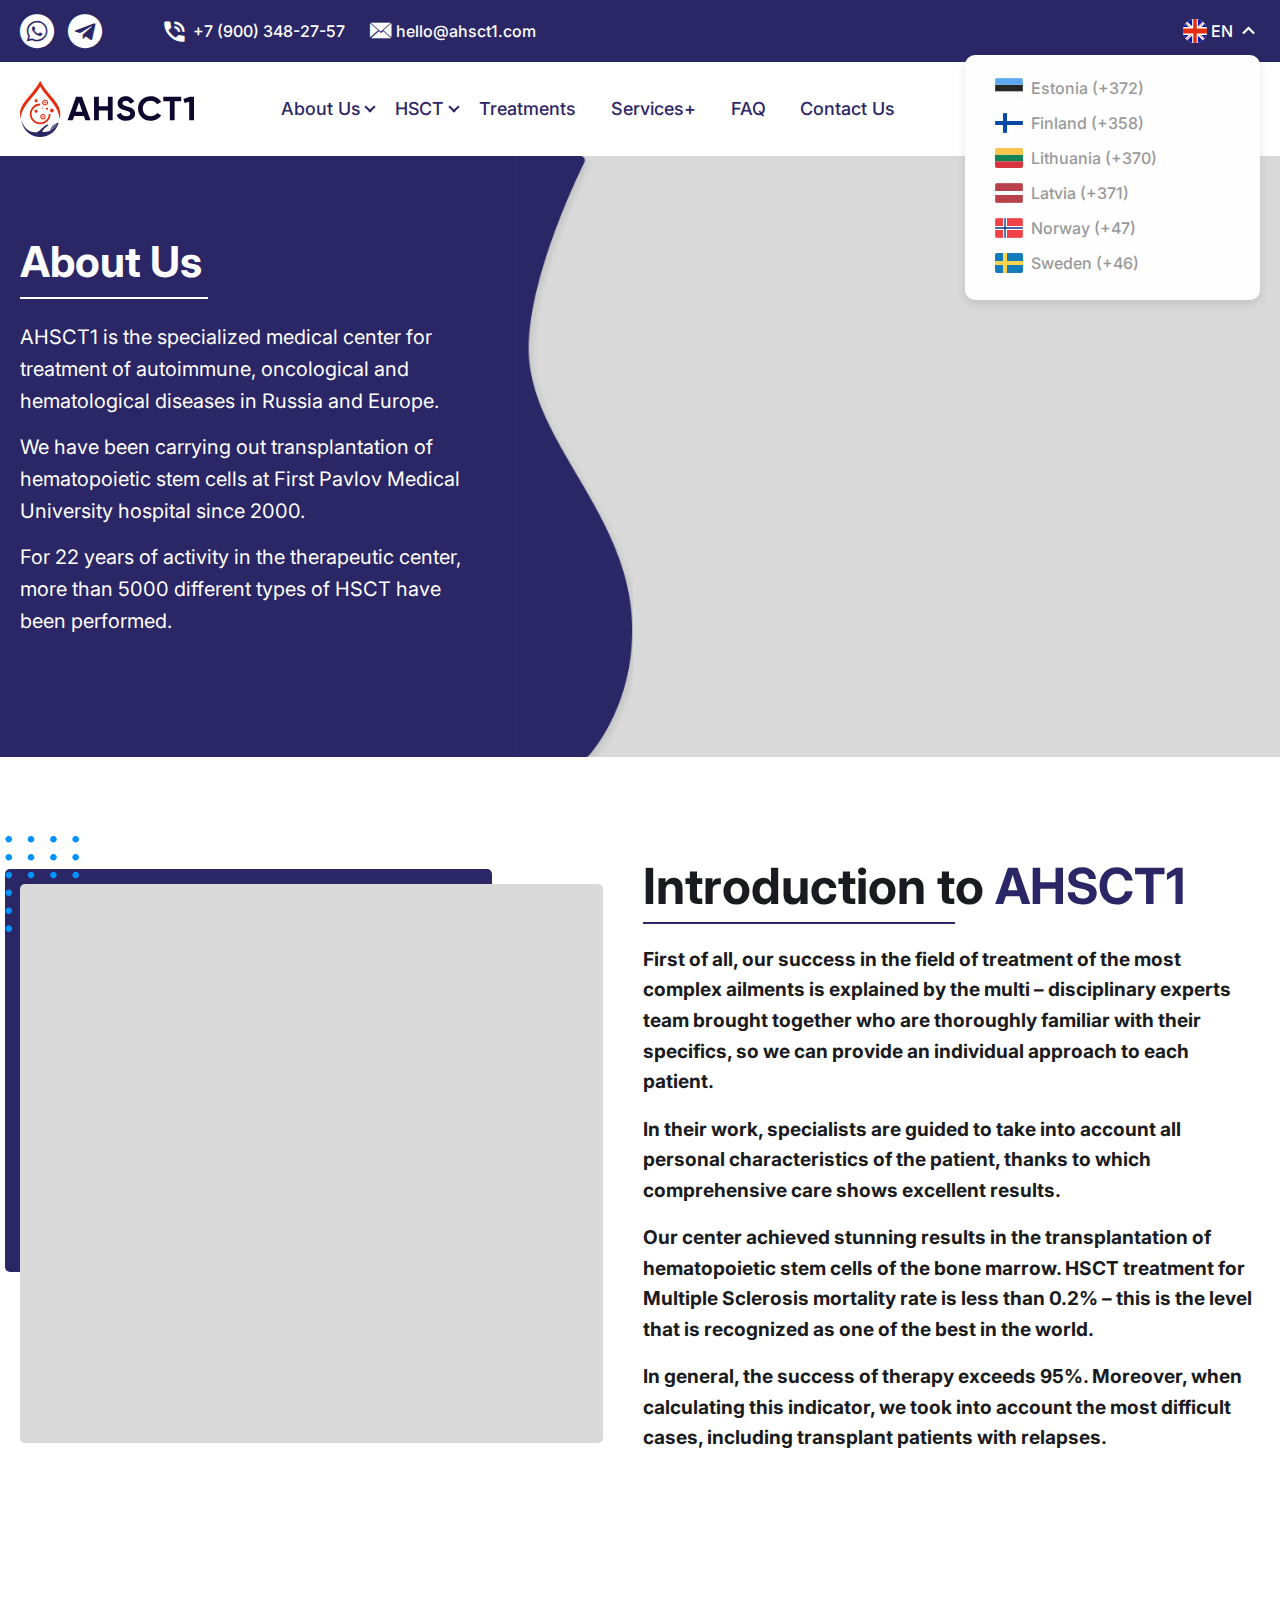
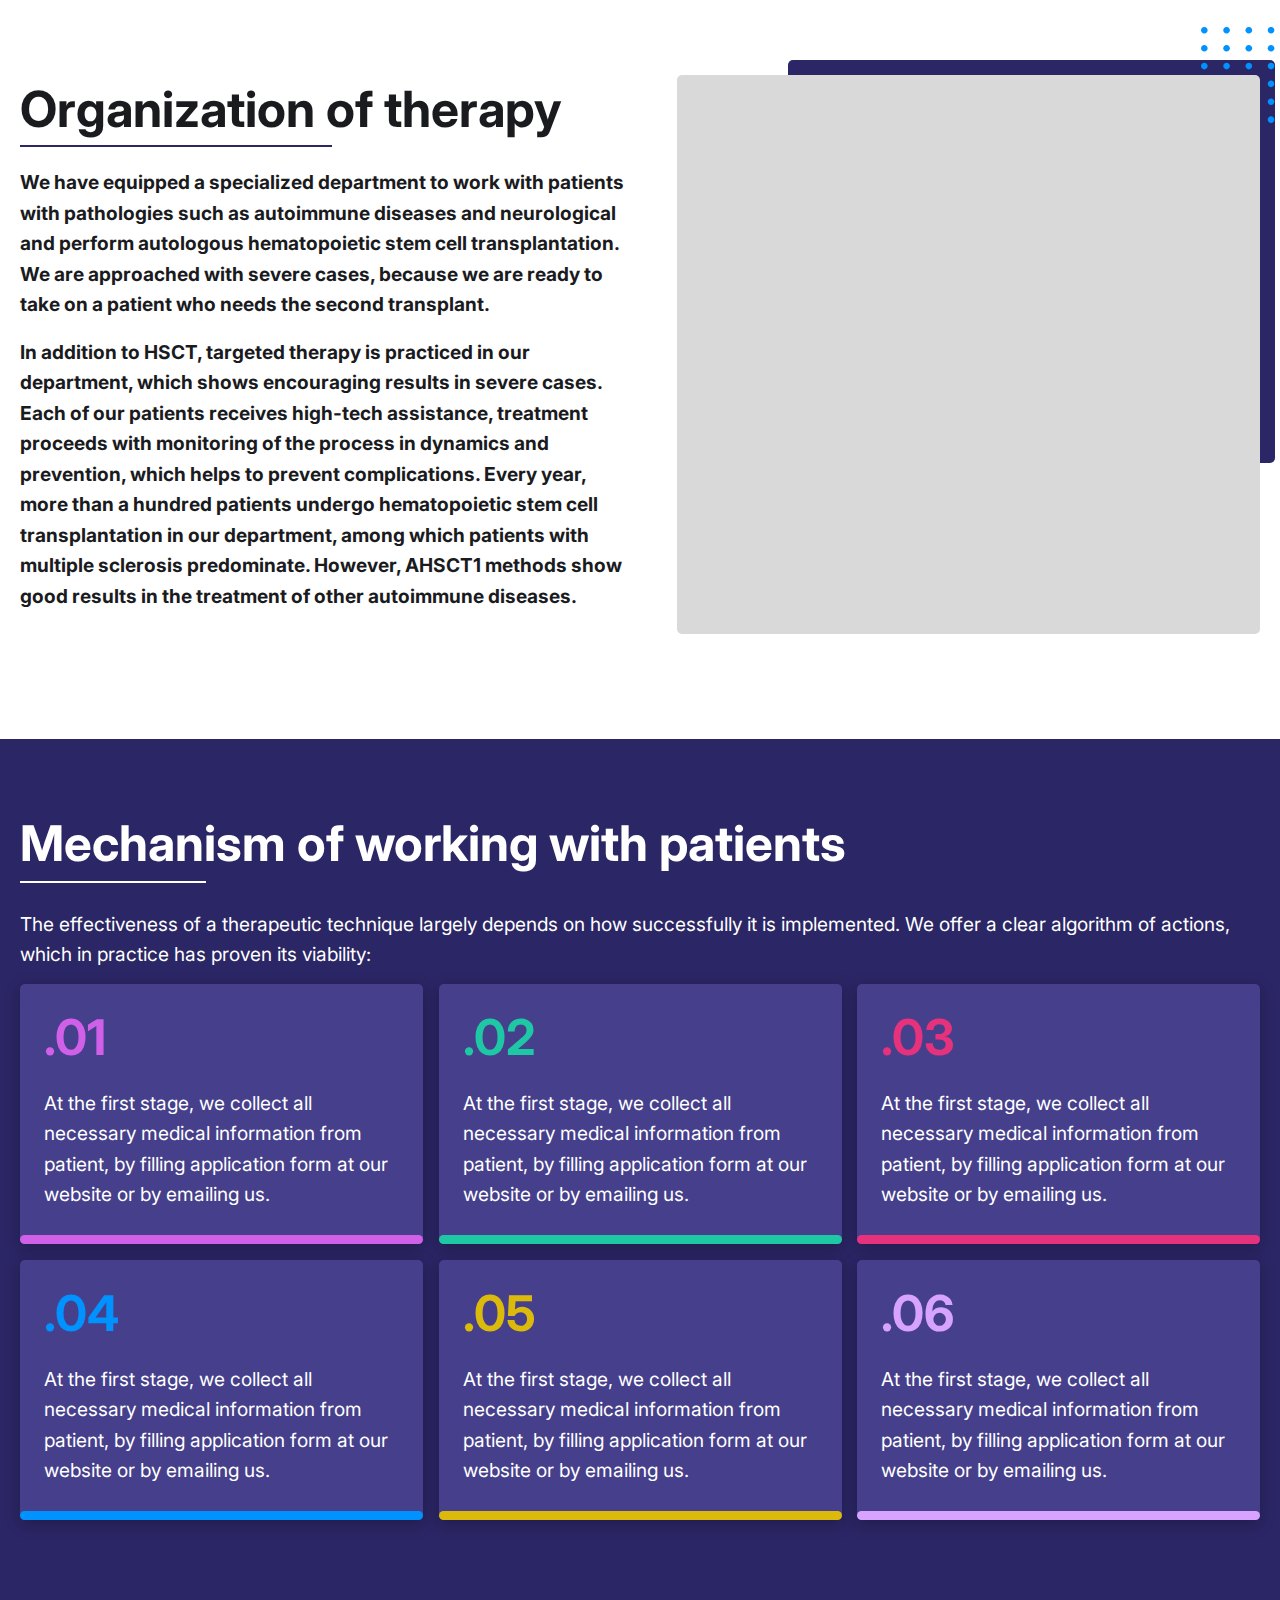
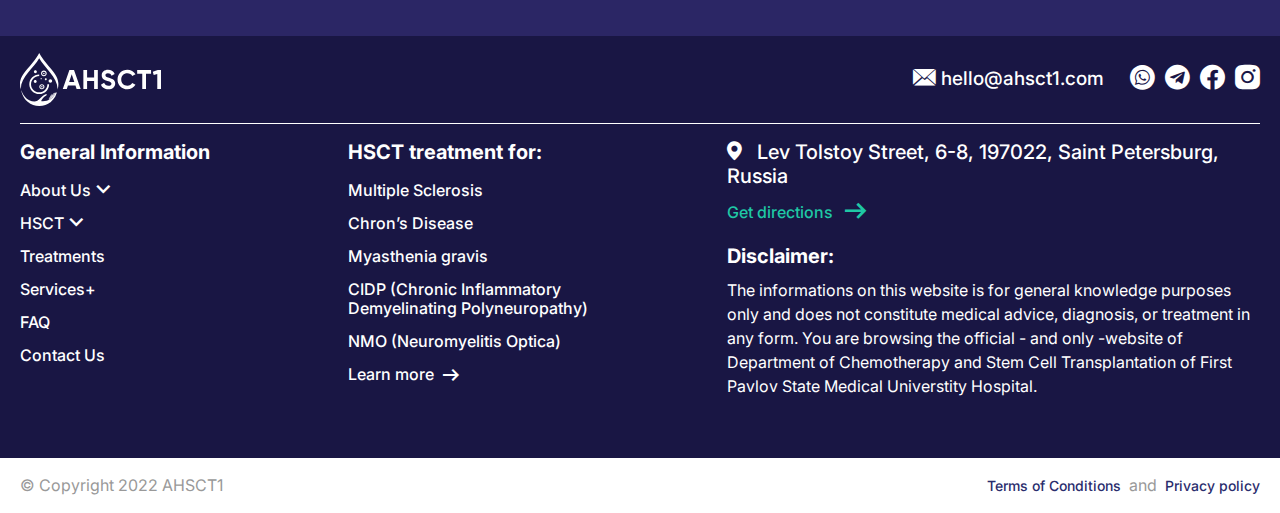
==== aboutUs.html @ 3a2188bf "Add files via upload" ====
<!DOCTYPE html>

<html lang="ru">
	<!--Заголовок страницы, контейнер для других важных данных (не отображается)-->
	<head>
		<!--Заголовок страницы-->
		<title>Title</title>
		<link
			rel="icon"
			type="image/x-icon"
			sizes="192x192"
			href="img/favicon.ico"
		/>
		<!--===============================-->
		<!--Libs-->

			<!--JQ--><script src="libs/jquery.js"></script>

		<!--===============================-->
		<!--Css-->
			<link rel="stylesheet" href="css/style.css" />
		<!--===============================-->
		<meta charset="utf-8">
		<meta name="viewport" content="width=device-width">
		<meta name="format-detection" content="telephone=no">
	</head>
	<!-- Отображаемое тело страницы -->
	<body>
		<div class="wrapper">
			<header class="header">
				<div class="header-top">
					<div class="container">
						<a href="" class="logo-mb">
							<img src="img/header/logo-mb.png" alt="">
						</a>
						<a href="" class="logo-text">
							<img src="img/header/logo-text.png" alt="">
						</a>
						<div data-da=".burger-footer__icon, 767, last" class="header-top__links">
							<a href="#" class="header-top__icon-link icon-watsap"></a>
							<a href="#" class="header-top__icon-link icon-telegram"></a>
							<a href="#" class="header-top__link">
								<span class="header-top__link_icon icon-phone_in_talk"></span>
								<span class="text">
									+7 (900) 348-27-57
								</span>
							</a>
							<a href="#" class="header-top__link">
								<span class="header-top__link_icon icon-envelope"></span>
								<span class="text">
									hello@ahsct1.com
								</span>
							</a>
						</div>
						<div class="header-top_mb">
							<div data-da=".burger-footer__langvig, 767, last" class="header-top-langvig index-block-eng _active">
								<div class="header-top-langvig__title index-block-eng__header">
									<img src="img/header/Social5.svg" alt="">
									<span class="header-top__langvig_text">EN</span>
									<!--<img src="img/header/Social6.svg" alt="">-->
									<span class="header-top__langvig_icon icon-coolicon"></span>
								</div>
								<div class="header-top-langvig__body index-block-eng__wrapper">
									<a href="" class="header-top-langvig__link">
										<img src="img/header/len1.svg" alt="">
										<span>
											Estonia (+372)
										</span>
									</a>
									<a href="" class="header-top-langvig__link">
										<img src="img/header/len2.svg" alt="">
										<span>
											Finland (+358)
										</span>
									</a>
									<a href="" class="header-top-langvig__link">
										<img src="img/header/len3.svg" alt="">
										<span>
											Lithuania (+370)
										</span>
									</a>
									<a href="" class="header-top-langvig__link">
										<img src="img/header/len4.svg" alt="">
										<span>
											Latvia (+371)
										</span>
									</a>
									<a href="" class="header-top-langvig__link">
										<img src="img/header/len5.svg" alt="">
										<span>
											Norway (+47)
										</span>
									</a>
									<a href="" class="header-top-langvig__link">
										<img src="img/header/len6.svg" alt="">
										<span>
											Sweden (+46)
										</span>
									</a>
								</div>
							</div>
							<div class="menu__icon ">
								<span></span>
							</div>
						</div>
					</div>
				</div>
				<div class="header-bottom">
					<div class="container">
						<a href="" class="header-bottom__logo">
							<img src="img/header/logo.svg" alt="">
						</a>
						<nav data-da=".burger-wrapper__bodu, 1064, last" class="header__nav">
							<ul data-spollers="1064,max" data-one-spoller class="header__list menu__list">
								<li class="header__link _header-list-wrapper">
									<div class="header__link_title menu__link">
										<a href="" class="link-white-hover">About Us</a>
										<span class="header__link_icon _menu__icon"></span>
									</div>
									<button tabindex="-1" type="button" data-spoller class="header-button-mb">
										<span class="icon-coolicon"></span>
									</button>
									<ul class="menu__sub-list _menu__wrapper">
										<li>
											<a href="#" class="menu__sub-link link-blek-hover">Trading Platform</a>
										</li>
										<li>
											<a href="#" class="menu__sub-link link-blek-hover">Account Types</a>
										</li>
										<li>
											<a href="#" class="menu__sub-link link-blek-hover">Deposit & Withdrawals</a>
										</li>
										<li>
											<a href="#" class="menu__sub-link link-blek-hover">Economic Calendar</a>
										</li>
										<li>
											<a href="#" class="menu__sub-link link-blek-hover">Promotions</a>
										</li>
									</ul>
								</li>
								<li class="header__link _header-list-wrapper">
									<div class="header__link_title menu__link">
										<a href="" class="link-white-hover">HSCT</a>
										<span class="header__link_icon _menu__icon"></span>
									</div>
									<button tabindex="-1" type="button" data-spoller class="header-button-mb">
										<span class="icon-coolicon"></span>
									</button>
									<ul class="menu__sub-list _menu__wrapper">
										<li>
											<a href="#" class="menu__sub-link link-blek-hover">Chapter N1</a>
										</li>
										<li>
											<a href="#" class="menu__sub-link link-blek-hover">Chapter N2</a>
										</li>
										<li>
											<a href="#" class="menu__sub-link link-blek-hover">Chapter N3</a>
										</li>
									</ul>
								</li>
								<li class="header__link">
									<a href="" class="menu__link link-white-hover">
										Treatments
									</a>
								</li>
								<li class="header__link">
									<a href="" class="menu__link link-white-hover">
										Services+
									</a>
								</li>
								<li class="header__link">
									<a href="" class="menu__link link-white-hover">
										FAQ
									</a>
								</li>
								<li class="header__link">
									<a href="" class="menu__link link-white-hover">
										Contact Us
									</a>
								</li>
							</ul>
						</nav>
						<a href="" data-da=".burger__wrapper, 767, first" class="header-bottom__button">
							<span class="header-bottom__button_text">
								Request a consultation
							</span>
							<span class="header-bottom__button_icon icon-button"></span>
						</a>
					</div>
				</div>
				<div class="burger menu__body">
					<div class="burger__wrapper">
						<a href="" class="burger-button">
							<span class="burger-button_text">
								Request a consultation
							</span>
							<span class="burger-button_icon icon-button"></span>
						</a>
						<div class="burger-wrapper__bodu">
							
						</div>
						<div class="burger-footer">
							<div class="burger-footer__icon">
								
							</div>
							<div class="burger-footer__langvig">
								
							</div>
						</div>
					</div>
				</div>
			</header>
			<div class="index-blok">
				<div class="container">
					<div class="index-blok__body">
						<div class="index-blok__content">
							<img src="img/index-blok/decor.png" alt="" class="index-blok__content_img">
							<img src="img/index-blok/decor-mb.png" alt="" class="index-blok__content_img-mb">
							<div class="index-blok__title index-blok__title_decor">
								About Us
							</div>
							<div class="index-blok__text">
								<p>
									AHSCT1 is the specialized medical center for treatment of autoimmune, oncological and hematological diseases in Russia and Europe.
								</p>
								<p>
									We have been carrying out transplantation of hematopoietic stem cells at First Pavlov Medical University hospital since 2000.
								</p>
								<p>
									For 22 years of activity in the therapeutic center, more than 5000 different types of HSCT have been performed.
								</p>
							</div>
						</div>
					</div>
				</div>
			</div>
			<div class="text-blok">
				<div class="container">
					<div class="text-blok__body">
						<div class="text-blok-img">
							<img src="img/text-blok/decor.svg" alt="" class="text-blok-img__decor">
							<div class="text-blok-img__content ibg">
								<img src="" alt="">
							</div>
						</div>
						<div class="text-blok__content">
							<div class="text-blok__title">
								Introduction to <span>AHSCT1</span>
							</div>
							<div class="text-blok__text">
								<p>
									First of all, our success in the field of treatment of the most complex ailments is explained by the multi – disciplinary experts team brought together who are thoroughly familiar with their specifics, so we can provide an individual approach to each patient.
								</p>
								<p>
									In their work, specialists are guided to take into account all personal characteristics of the patient, thanks to which comprehensive care shows excellent results.
								</p>
								<p>
									Our center achieved stunning results in the transplantation of
									hematopoietic stem cells of the bone marrow. HSCT treatment for Multiple Sclerosis mortality rate is less than 0.2% – this is the level that is recognized as one of the best in the world.
								</p>
								<p>
									In general, the success of therapy exceeds 95%. Moreover, when calculating this indicator, we took into account the most difficult cases, including transplant patients with relapses.
								</p>
							</div>
						</div>
					</div>
				</div>
			</div>
			<div class="text-blok text-blok_right">
				<div class="container">
					<div class="text-blok__body">
						<div class="text-blok__content">
							<div class="text-blok__title">
								Organization of therapy
							</div>
							<div class="text-blok__text">
								<p>
									We have equipped a specialized department to work with patients with pathologies such as autoimmune diseases and neurological and perform autologous hematopoietic stem cell transplantation. We are approached with severe cases, because we are ready to take on a patient who needs the second transplant.
								</p>
								<p>
									In addition to HSCT, targeted therapy is practiced in our department, which shows encouraging results in severe cases. Each of our patients receives high-tech assistance, treatment proceeds with monitoring of the process in dynamics and prevention, which helps to prevent complications. Every year, more than a hundred patients undergo hematopoietic stem cell transplantation in our department, among which patients with multiple sclerosis predominate. However, AHSCT1 methods show good results in the treatment of other autoimmune diseases.
								</p>
							</div>
						</div>
						<div class="text-blok-img text-blok-img_right">
							<img src="img/text-blok/decor.svg" alt="" class="text-blok-img__decor">
							<div class="text-blok-img__content ibg">
								<img src="" alt="">
							</div>
						</div>
					</div>
				</div>
			</div>
			<div class="working-mechanism">
				<div class="container">
					<div class="working-mechanism__title">
						Mechanism of working with patients
					</div>
					<div class="working-mechanism__text">
						The effectiveness of a therapeutic technique largely depends on how successfully it is implemented. We offer a clear algorithm of actions, which in practice has proven its viability:
					</div>
					<div class="working-mechanism__body">
						<div class="working-mechanism-blok working-mechanism-blok_purple">
							<div class="working-mechanism-blok__title">
								.01
							</div>
							<div class="working-mechanism-blok__text">
								At the first stage, we collect all
								necessary medical information from
								patient, by filling application form
								at our website or by emailing us.
							</div>
						</div>
						<div class="working-mechanism-blok working-mechanism-blok_green">
							<div class="working-mechanism-blok__title">
								.02
							</div>
							<div class="working-mechanism-blok__text">
								At the first stage, we collect all
								necessary medical information from
								patient, by filling application form
								at our website or by emailing us.
							</div>
						</div>
						<div class="working-mechanism-blok working-mechanism-blok_red">
							<div class="working-mechanism-blok__title">
								.03
							</div>
							<div class="working-mechanism-blok__text">
								At the first stage, we collect all
								necessary medical information from
								patient, by filling application form
								at our website or by emailing us.
							</div>
						</div>
						<div class="working-mechanism-blok working-mechanism-blok_blue">
							<div class="working-mechanism-blok__title">
								.04
							</div>
							<div class="working-mechanism-blok__text">
								At the first stage, we collect all
								necessary medical information from
								patient, by filling application form
								at our website or by emailing us.
							</div>
						</div>
						<div class="working-mechanism-blok working-mechanism-blok_yellow">
							<div class="working-mechanism-blok__title">
								.05
							</div>
							<div class="working-mechanism-blok__text">
								At the first stage, we collect all
								necessary medical information from
								patient, by filling application form
								at our website or by emailing us.
							</div>
						</div>
						<div class="working-mechanism-blok working-mechanism-blok_pink">
							<div class="working-mechanism-blok__title">
								.06
							</div>
							<div class="working-mechanism-blok__text">
								At the first stage, we collect all
								necessary medical information from
								patient, by filling application form
								at our website or by emailing us.
							</div>
						</div>
					</div>
				</div>
			</div>
			<footer class="footer">
				<div class="footer-wrapper">
					<div class="container">
						<div class="footer-wrapper-top">
							<div class="footer-wrapper-top__logo">
								<img src="img/footer/logo.svg" alt="">
							</div>
							<div class="footer-wrapper-top__list">
								<div class="footer-wrapper-top__link footer-wrapper-top__link_text">
									<span class="icon-envelope"></span>
									hello@ahsct1.com
								</div>
								<div class="footer-wrapper-top__link">
									<span class="icon-watsap"></span>
								</div>
								<div class="footer-wrapper-top__link">
									<span class="icon-telegram"></span>
								</div>
								<div class="footer-wrapper-top__link">
									<span class="icon-facebook"></span>
								</div>
								<div class="footer-wrapper-top__link">
									<span class="icon-instagram-black"></span>
								</div>
							</div>
						</div>
						<div class="footer-wrapper__body">
							<div data-spollers data-one-spoller class="footer-wrapper-list">
								<div class="footer-wrapper-list__title">
									General Information
								</div>
								<div class="footer-wrapper-link">
									<button tabindex="-1" type="button" data-spoller class="footer-wrapper-link__title">
										About Us <span class="icon-coolicon"></span>
									</button>
									<div class="footer-wrapper-link__sub-list">
										<a href="">
											kfyukuy77
										</a>
										<a href="">
											sre1
										</a>
										<a href="">
											sre2
										</a>
										<a href="">
											sre3
										</a>
									</div>
								</div>
								<div class="footer-wrapper-link">
									<button tabindex="-1" type="button" data-spoller class="footer-wrapper-link__title">
										HSCT <span class="icon-coolicon"></span>
									</button>
									<div class="footer-wrapper-link__sub-list">
										<a href="">
											kfyukuy77
										</a>
										<a href="">
											sre1
										</a>
										<a href="">
											sre2
										</a>
										<a href="">
											sre3
										</a>
									</div>
								</div>
								<div class="footer-wrapper-link">
									<a href="">
										Treatments
									</a>
								</div>
								<div class="footer-wrapper-link">
									<a href="">
										Services+
									</a>
								</div>
								<div class="footer-wrapper-link">
									<a href="">
										FAQ
									</a>
								</div>
								<div class="footer-wrapper-link">
									<a href="">
										Contact Us
									</a>
								</div>
							</div>
							<div data-spollers data-one-spoller class="footer-wrapper-list">
								<div class="footer-wrapper-list__title">
									HSCT treatment for:
								</div>
								<div class="footer-wrapper-link">
									<a href="">
										Multiple Sclerosis
									</a>
								</div>
								<div class="footer-wrapper-link">
									<a href="">
										Chron’s Disease
									</a>
								</div>
								<div class="footer-wrapper-link">
									<a href="">
										Myasthenia gravis
									</a>
								</div>
								<div class="footer-wrapper-link">
									<a href="">
										CIDP (Chronic Inflammatory
										Demyelinating Polyneuropathy)
									</a>
								</div>
								<div class="footer-wrapper-link">
									<a href="">
										NMO (Neuromyelitis Optica)
									</a>
								</div>
								<div class="footer-wrapper-link">
									<a href="">
										Learn more <span class="icon-pointer-reght"></span>
									</a>
								</div>
							</div>
							<div class="footer-wrapper-content">
								<div class="footer-wrapper-content__wrapper">
									<div class="footer-wrapper-content__geolocachion">
										<span class="icon-cards"></span>
										Lev Tolstoy Street, 6-8, 197022, Saint Petersburg, Russia
									</div>
									<div class="footer-wrapper-content__link">
										<a href="">
											Get directions
											<span class="icon-pointer-reght"></span>
										</a>
									</div>
								</div>
								<div class="footer-wrapper-content__title">
									Disclaimer:
								</div>
								<div class="footer-wrapper-content__text">
									The informations on this website is for general knowledge purposes only 
									and does not constitute medical advice, diagnosis, or treatment in any form.
									You are browsing the official - and only -website of
									Department of Chemotherapy and Stem Cell Transplantation
									of First Pavlov State Medical Universtity Hospital.
								</div>
							</div>
						</div>
					</div>
				</div>
				<div class="footer-bottom">
					<div class="container">
						<div class="footer-bottom__left">
							<div class="footer-bottom__text">
								© Copyright 2022 AHSCT1
							</div>
						</div>
						<div class="footer-bottom__list">
							<a href="" class="footer-bottom__link">
								Terms of Conditions
							</a>
							<span class="footer-bottom__text">
								and
							</span>
							<a href="" class="footer-bottom__link">
								Privacy policy
							</a>
						</div>
					</div>
				</div>
			</footer>
		</div>
		<script src="js/custom.js"></script>
	</body>
</html>
---- css/style.css ----
@charset "UTF-8";
/*Обнуление*/
@import url("https://fonts.googleapis.com/css2?family=Inter:wght@400;500;700&display=swap");
* {
  padding: 0;
  margin: 0;
  border: 0; }

*, *:before, *:after {
  -moz-box-sizing: border-box;
  -webkit-box-sizing: border-box;
  box-sizing: border-box; }

:focus, :active {
  outline: none; }

a:focus, a:active {
  outline: none; }

nav, footer, header, aside {
  display: block; }

html, body {
  height: 100%;
  width: 100%;
  font-size: 100%;
  line-height: 1;
  font-size: 14px;
  -ms-text-size-adjust: 100%;
  -moz-text-size-adjust: 100%;
  -webkit-text-size-adjust: 100%; }

input, button, textarea {
  font-family: inherit; }

input::-ms-clear {
  display: none; }

button {
  cursor: pointer; }

button::-moz-focus-inner {
  padding: 0;
  border: 0; }

a, a:visited {
  text-decoration: none; }

a:hover {
  text-decoration: none; }

ul li {
  list-style: none; }

img {
  vertical-align: top; }

h1, h2, h3, h4, h5, h6 {
  font-size: inherit;
  font-weight: inherit; }

/*--------------------*/
/*Адаптив изображений*/
.ibg {
  background-position: center;
  background-size: cover;
  background-repeat: no-repeat;
  position: relative; }

.ibg img {
  width: 0;
  height: 0;
  position: absolute;
  top: 0;
  left: 0;
  opacity: 0;
  visibility: hidden; }

/*--------------------*/
@font-face {
  font-family: 'Geometria';
  src: url("../fonts/Geometria-Medium.eot");
  src: local("Geometria Medium"), local("Geometria-Medium"), url("../fonts/Geometria-Medium.eot?#iefix") format("embedded-opentype"), url("../fonts/Geometria-Medium.woff") format("woff"), url("../fonts/Geometria-Medium.ttf") format("truetype");
  font-weight: 500;
  font-style: normal; }

@font-face {
  font-family: 'Geometria';
  src: url("../fonts/Geometria.eot");
  src: local("Geometria"), url("../fonts/Geometria.eot?#iefix") format("embedded-opentype"), url("../fonts/Geometria.woff") format("woff"), url("../fonts/Geometria.ttf") format("truetype");
  font-weight: normal;
  font-style: normal; }

@font-face {
  font-family: 'Geometria';
  src: url("../fonts/Geometria-Bold.eot");
  src: local("Geometria Bold"), local("Geometria-Bold"), url("../fonts/Geometria-Bold.eot?#iefix") format("embedded-opentype"), url("../fonts/Geometria-Bold.woff") format("woff"), url("../fonts/Geometria-Bold.ttf") format("truetype");
  font-weight: bold;
  font-style: normal; }

@font-face {
  font-family: 'icomoon';
  src: url("../fonts/icomoon.eot?wuj431");
  src: url("../fonts/icomoon.eot?wuj431#iefix") format("embedded-opentype"), url("../fonts/icomoon.ttf?wuj431") format("truetype"), url("../fonts/icomoon.woff?wuj431") format("woff"), url("../fonts/icomoon.svg?wuj431#icomoon") format("svg");
  font-weight: normal;
  font-style: normal;
  font-display: block; }

[class^="icon-"], [class*=" icon-"] {
  /* use !important to prevent issues with browser extensions that change fonts */
  font-family: 'icomoon' !important;
  speak: never;
  font-style: normal;
  font-weight: normal;
  font-variant: normal;
  text-transform: none;
  line-height: 1;
  /* Better Font Rendering =========== */
  -webkit-font-smoothing: antialiased;
  -moz-osx-font-smoothing: grayscale; }

.icon-phone_in_talk:before {
  content: "\e900"; }

.icon-button:before {
  content: "\e901"; }

.icon-slaider-left:before {
  content: "\e902"; }

.icon-slaider-reght:before {
  content: "\e903"; }

.icon-coolicon:before {
  content: "\e904"; }

.icon-pointer-reght:before {
  content: "\e905"; }

.icon-cards:before {
  content: "\e906"; }

.icon-envelope:before {
  content: "\e907"; }

.icon-watsap:before {
  content: "\e909"; }

.icon-telegram:before {
  content: "\e90a"; }

.icon-facebook:before {
  content: "\e90b"; }

.icon-instagram-black:before {
  content: "\e90c"; }

.icon-instagram:before {
  content: "\e90d"; }

.icon-pointer:before {
  content: "\e90e"; }

.container {
  max-width: 1540px;
  margin: 0 auto;
  padding: 0 20px; }

@media (max-width: 1240px) {
  .container {
    max-width: 1064px; } }

@media (max-width: 1064px) {
  .container {
    max-width: 1200px; } }

@media (max-width: 767px) {
  .container {
    max-width: none;
    padding: 0 15px; } }

.header {
  position: relative;
  z-index: 1000; }

.header-top {
  background: #2b2665;
  padding: 14px 0; }
  .header-top .container {
    font-size: 0;
    display: -webkit-box;
    display: -ms-flexbox;
    display: flex;
    -webkit-box-pack: justify;
    -ms-flex-pack: justify;
    justify-content: space-between;
    -webkit-box-align: center;
    -ms-flex-align: center;
    align-items: center; }
  @media (max-width: 767px) {
    .header-top {
      background: #fff; } }

.header-top__links {
  display: -webkit-box;
  display: -ms-flexbox;
  display: flex;
  -webkit-box-align: center;
  -ms-flex-align: center;
  align-items: center; }

.header-top__icon-link {
  margin-right: 14px;
  font-size: 34px;
  color: #fff; }
  .header-top__icon-link:before {
    border-radius: 50%; }
  @media (max-width: 1064px) {
    .header-top__icon-link {
      font-size: 26px;
      margin-right: 9px; } }
  @media (max-width: 767px) {
    .header-top__icon-link {
      color: #2b2665; } }

.header-top__link {
  font-family: Inter;
  font-size: 16px;
  font-weight: 500;
  line-height: 19px;
  color: #fff;
  display: -webkit-box;
  display: -ms-flexbox;
  display: flex;
  -webkit-box-align: center;
  -ms-flex-align: center;
  align-items: center;
  margin-left: 45px; }
  .header-top__link span.header-top__link_icon {
    margin-right: 5px; }
  .header-top__link span.icon-phone_in_talk {
    font-size: 27px; }
  .header-top__link:last-child {
    margin-left: 25px; }
  @media (max-width: 1064px) {
    .header-top__link {
      font-size: 14px;
      margin-left: 25px; } }
  @media (max-width: 767px) {
    .header-top__link {
      display: none; } }

.logo-mb {
  width: 32px;
  position: relative;
  z-index: 1000; }
  .logo-mb img {
    width: 100%; }
  @media (min-width: 767.1px) {
    .logo-mb {
      display: none; } }

.logo-text {
  width: 122px;
  position: relative;
  z-index: 1000; }
  .logo-text img {
    width: 100%; }
  @media (min-width: 767.1px) {
    .logo-text {
      display: none; } }

.header-top-langvig {
  position: relative; }
  .header-top-langvig._active .header-top-langvig__title .header-top__langvig_icon {
    -webkit-transform: rotate(180deg);
    -ms-transform: rotate(180deg);
    transform: rotate(180deg);
    top: -2px; }
  .header-top-langvig._active .header-top-langvig__body {
    opacity: 1;
    visibility: visible;
    pointer-events: auto;
    bottom: -12px; }

.header-top-langvig__title {
  display: -webkit-box;
  display: -ms-flexbox;
  display: flex;
  -webkit-box-align: center;
  -ms-flex-align: center;
  align-items: center;
  cursor: pointer; }
  .header-top-langvig__title *:first-child {
    border-radius: 50%; }
  .header-top-langvig__title span {
    font-family: Inter;
    font-size: 16px;
    font-weight: 500;
    line-height: 19px;
    color: #fff;
    margin: 0 4px; }
  .header-top-langvig__title span.header-top__langvig_icon {
    font-size: 10px;
    top: 0px;
    position: relative;
    -webkit-transform: rotate(0deg);
    -ms-transform: rotate(0deg);
    transform: rotate(0deg);
    -webkit-transition: all 0.5s ease 0s;
    -o-transition: all 0.5s ease 0s;
    transition: all 0.5s ease 0s; }

.header-top__langvig_text {
  /*display: flex;
	align-items: center;*/ }

.header-top-langvig__body {
  position: absolute;
  background: #fefefe;
  -webkit-box-shadow: 0px 4px 10px 0px rgba(0, 0, 0, 0.1);
  box-shadow: 0px 4px 10px 0px rgba(0, 0, 0, 0.1);
  width: 295px;
  height: 245px;
  border-radius: 10px;
  right: 0;
  bottom: -25px;
  -webkit-transform: translateY(100%);
  -ms-transform: translateY(100%);
  transform: translateY(100%);
  padding: 23px 30px;
  overflow: auto;
  opacity: 0;
  visibility: hidden;
  pointer-events: none;
  -webkit-transition: all 0.5s ease 0s;
  -o-transition: all 0.5s ease 0s;
  transition: all 0.5s ease 0s; }

.header-top-langvig__link {
  font-size: 0;
  display: -webkit-box;
  display: -ms-flexbox;
  display: flex;
  -webkit-box-align: center;
  -ms-flex-align: center;
  align-items: center;
  margin-bottom: 15px; }
  .header-top-langvig__link span {
    font-family: Inter;
    font-size: 16px;
    font-weight: 500;
    line-height: 19px;
    color: #999999; }
  .header-top-langvig__link img {
    margin-right: 8px; }
  .header-top-langvig__link:last-child {
    margin-bottom: 0; }

.header-bottom .container {
  font-size: 0;
  display: -webkit-box;
  display: -ms-flexbox;
  display: flex;
  -webkit-box-pack: justify;
  -ms-flex-pack: justify;
  justify-content: space-between;
  -webkit-box-align: center;
  -ms-flex-align: center;
  align-items: center; }

@media (max-width: 1064px) {
  .header-bottom {
    padding: 8px 0; } }

@media (max-width: 767px) {
  .header-bottom {
    display: none; } }

.header-bottom__logo {
  max-width: 194px;
  -webkit-box-flex: 0;
  -ms-flex: 0 0 194px;
  flex: 0 0 194px; }
  @media (max-width: 1540px) {
    .header-bottom__logo {
      max-width: calc(100px + 94 * ((100vw - 320px) / 1220)); } }
  .header-bottom__logo img {
    width: 100%; }
  @media (max-width: 1240px) {
    .header-bottom__logo {
      max-width: 120px; } }

.header-bottom__list {
  display: -webkit-box;
  display: -ms-flexbox;
  display: flex;
  -webkit-box-pack: justify;
  -ms-flex-pack: justify;
  justify-content: space-between;
  -webkit-box-align: center;
  -ms-flex-align: center;
  align-items: center;
  -webkit-box-flex: 0;
  -ms-flex: 0 0 50%;
  flex: 0 0 50%; }

.header-bottom__link {
  font-family: Inter;
  font-size: 20px;
  font-weight: 500;
  line-height: 24px;
  color: #2b2665;
  display: -webkit-box;
  display: -ms-flexbox;
  display: flex;
  -webkit-box-align: center;
  -ms-flex-align: center;
  align-items: center; }
  .header-bottom__link img {
    margin-left: 8px; }

.header-bottom__button {
  -webkit-box-flex: 0;
  -ms-flex: 0 0 312px;
  flex: 0 0 312px;
  max-width: 312px;
  height: 56px;
  border-radius: 45px;
  background: #2b2665;
  padding: 0 30px;
  display: -webkit-box;
  display: -ms-flexbox;
  display: flex;
  -webkit-box-pack: justify;
  -ms-flex-pack: justify;
  justify-content: space-between;
  -webkit-box-align: center;
  -ms-flex-align: center;
  align-items: center; }
  @media (max-width: 1540px) {
    .header-bottom__button {
      max-width: calc(200px + 112 * ((100vw - 320px) / 1220)); } }
  .header-bottom__button span.header-bottom__button_text {
    font-family: Inter;
    font-size: 18px;
    font-weight: 700;
    line-height: 22px;
    color: #fff; }
    @media (max-width: 1540px) {
      .header-bottom__button span.header-bottom__button_text {
        font-size: calc(10px + 8 * ((100vw - 320px) / 1220)); } }
  .header-bottom__button span.header-bottom__button_icon {
    background: rgba(205, 222, 255, 0.3);
    color: #2b2665;
    font-size: 18px;
    width: 29px;
    height: 29px;
    border-radius: 50%;
    display: -webkit-box;
    display: -ms-flexbox;
    display: flex;
    -webkit-box-pack: center;
    -ms-flex-pack: center;
    justify-content: center;
    -webkit-box-align: center;
    -ms-flex-align: center;
    align-items: center; }
    @media (max-width: 1540px) {
      .header-bottom__button span.header-bottom__button_icon {
        font-size: calc(10px + 8 * ((100vw - 320px) / 1220)); } }
    @media (max-width: 1540px) {
      .header-bottom__button span.header-bottom__button_icon {
        width: calc(17px + 12 * ((100vw - 320px) / 1220)); } }
    @media (max-width: 1540px) {
      .header-bottom__button span.header-bottom__button_icon {
        height: calc(17px + 12 * ((100vw - 320px) / 1220)); } }
  @media (max-width: 1240px) {
    .header-bottom__button {
      max-width: 220px; }
      .header-bottom__button span.header-bottom__button_icon {
        background: rgba(205, 222, 255, 0.3);
        color: #2b2665;
        -webkit-box-flex: 0;
        -ms-flex: 0 0 22px;
        flex: 0 0 22px;
        height: 22px;
        font-size: 10px; }
      .header-bottom__button span.header-bottom__button_text {
        font-size: 14px;
        line-height: 16px; } }
  @media (max-width: 1064px) {
    .header-bottom__button {
      max-width: 260px; } }
  @media (max-width: 767px) {
    .header-bottom__button {
      -webkit-box-flex: 0;
      -ms-flex: 0 0 56px;
      flex: 0 0 56px;
      width: 100%;
      max-width: 100%;
      margin-bottom: 12px; }
      .header-bottom__button span.header-bottom__button_text {
        font-family: Inter;
        font-size: 16px;
        font-weight: 700;
        line-height: 19px; }
      .header-bottom__button span.header-bottom__button_icon {
        font-size: 16px;
        width: 29px;
        -webkit-box-flex: 0;
        -ms-flex: 0 0 29px;
        flex: 0 0 29px;
        height: 29px;
        border-radius: 50%;
        display: -webkit-box;
        display: -ms-flexbox;
        display: flex;
        -webkit-box-pack: center;
        -ms-flex-pack: center;
        justify-content: center;
        -webkit-box-align: center;
        -ms-flex-align: center;
        align-items: center; } }

@media (min-width: 1064px) {
  .header-logo_hover-link .header-logo_hover-img,
  .header-logo_hover-link .header-logo_hover-content {
    -webkit-transition: all 0.3s ease 0s;
    -o-transition: all 0.3s ease 0s;
    transition: all 0.3s ease 0s; }
  .header-logo_hover-link:hover .header-logo_hover-img {
    opacity: 1 !important;
    visibility: visible !important;
    z-index: 20; } }

.header__list {
  -webkit-box-flex: 1;
  -ms-flex: 1 1 auto;
  flex: 1 1 auto;
  padding: 0 6px;
  display: -webkit-box;
  display: -ms-flexbox;
  display: flex;
  -webkit-box-pack: justify;
  -ms-flex-pack: justify;
  justify-content: space-between;
  -webkit-box-align: center;
  -ms-flex-align: center;
  align-items: center; }
  @media (max-width: 1280px) {
    .header__list {
      padding: 0 5px;
      padding-left: 15px; } }
  @media (max-width: 1064px) {
    .header__list {
      display: block; } }
  @media (min-width: 767px) {
    .header__list {
      -webkit-box-ordinal-group: 2;
      -ms-flex-order: 1;
      order: 1; } }
  @media (max-width: 767px) {
    .header__list {
      max-width: none;
      padding-left: 0;
      display: block !important; } }

.header__link {
  font-family: Inter;
  font-size: 20px;
  font-weight: 500;
  line-height: 24px;
  padding: 35px 20px;
  padding-left: 20px;
  padding-right: 20px;
  /*@media (max-width: 767px) {
		//display: inline-block !important;
		border-top: 1px solid rgba(18, 18, 18, 0.3);
		margin: 0 !important;

		&:last-child {
			border-bottom: 1px solid rgba(18, 18, 18, 0.3)
		}
		& > a {
			font-family: Onest;
			font-size: 40px;
			font-weight: 500;
			line-height: 56px;
			color: #696E7E;
		}
	}*/ }
  @media (max-width: 1540px) {
    .header__link {
      font-size: calc(10px + 10 * ((100vw - 320px) / 1220)); } }
  @media (max-width: 1540px) {
    .header__link {
      padding-left: calc(10px + 10 * ((100vw - 320px) / 1220)); } }
  @media (max-width: 1540px) {
    .header__link {
      padding-right: calc(10px + 10 * ((100vw - 320px) / 1220)); } }
  .header__link a {
    text-decoration: none !important;
    color: #2b2665; }
  @media (max-width: 1280px) {
    .header__link {
      font-size: 12px;
      padding-right: 17px;
      font-size: 18px; } }
  @media (max-width: 1064px) {
    .header__link {
      display: block !important;
      border-top: 2px solid #2b2665;
      margin: 0 !important;
      padding-top: 20px;
      padding-bottom: 20px;
      padding-left: 0;
      padding-right: 0; }
      .header__link:first-child {
        border-top: 2px solid rgba(43, 38, 101, 0); }
      .header__link > a {
        font-family: Inter;
        font-size: 28px;
        font-weight: 700;
        line-height: 34px;
        color: #2b2665;
        margin-bottom: 8px; }
      .header__link .header-button-mb {
        display: block;
        height: 100%;
        width: 90px;
        background: none;
        position: absolute;
        right: 0;
        top: 0;
        z-index: 100; }
      .header__link .header-button-mb span {
        display: block;
        height: 100%;
        width: 100%;
        position: relative; }
      .header__link .header-button-mb span:before {
        position: absolute;
        left: 50%;
        top: 32px;
        -webkit-transform: translateX(-50%) rotate(0deg);
        -ms-transform: translateX(-50%) rotate(0deg);
        transform: translateX(-50%) rotate(0deg);
        -webkit-transition: all 0.3s ease 0s;
        -o-transition: all 0.3s ease 0s;
        transition: all 0.3s ease 0s;
        font-size: 17px;
        color: #2b2665; }
      .header__link .header-button-mb._active span:before {
        -webkit-transform: translateX(-50%) rotate(180deg);
        -ms-transform: translateX(-50%) rotate(180deg);
        transform: translateX(-50%) rotate(180deg); }
      .header__link._header-list-wrapper {
        padding-bottom: 8px; } }
  @media (max-width: 480px) {
    .header__link > a {
      font-size: 30px;
      line-height: 42px; } }
  @media (max-width: 360px) {
    .header__link > a {
      font-size: 24px;
      line-height: 33px; } }
  @media (min-width: 1064.1px) {
    .header__link button {
      max-height: 0 !important;
      display: none; } }

.header__link_title {
  position: relative;
  -webkit-transition: all 0.3s ease 0s;
  -o-transition: all 0.3s ease 0s;
  transition: all 0.3s ease 0s;
  background: none;
  text-align: left;
  /*&:before {
		content: "";
		display: inline-block;
		position: absolute;
		right: 5px;
		top: 50%;
		transform: translateY(-50%) rotate(90deg);
		width: 0;
		height: 0;
		transition: all 0.3s ease 0s;

		border-top: 4.5px solid transparent;
		border-left: 7px solid #fff;
		border-bottom: 4.5px solid transparent;
	}*/
  /*@media (max-width: 970px) {
		& a {
			font-size: 14px;
		}
	}*/ }
  .header__link_title a {
    text-decoration: none !important;
    position: relative;
    z-index: 10;
    font-family: Inter;
    font-size: 20px;
    font-weight: 500;
    line-height: 24px;
    color: #2b2665; }
    @media (max-width: 1540px) {
      .header__link_title a {
        font-size: calc(10px + 10 * ((100vw - 320px) / 1220)); } }
  .header__link_title a:before,
  .header__link_title a:after {
    content: "";
    position: absolute;
    display: block;
    width: 8px;
    height: 2px;
    background: #2b2665;
    right: -12px;
    top: 50%;
    -webkit-transition: all 0.3s ease 0s;
    -o-transition: all 0.3s ease 0s;
    transition: all 0.3s ease 0s; }
  .header__link_title a:before {
    -webkit-transform: translateY(-50%) rotate(43deg);
    -ms-transform: translateY(-50%) rotate(43deg);
    transform: translateY(-50%) rotate(43deg); }
  .header__link_title a:after {
    right: -16px;
    -webkit-transform: translateY(-50%) rotate(-43deg);
    -ms-transform: translateY(-50%) rotate(-43deg);
    transform: translateY(-50%) rotate(-43deg); }
  @media (max-width: 1280px) {
    .header__link_title {
      /*&:before {
			right: 0;
		}*/ } }
  @media (max-width: 1064px) {
    .header__link_title {
      display: inline-block !important;
      padding-right: 120px;
      padding-bottom: 12px; }
      .header__link_title a {
        font-family: Inter;
        font-size: 28px;
        font-weight: 700;
        line-height: 34px;
        color: #2b2665; }
      .header__link_title a:before,
      .header__link_title a:after {
        display: none !important; } }
  @media (max-width: 480px) {
    .header__link_title {
      padding-right: 90px; }
      .header__link_title a {
        font-size: 30px;
        line-height: 42px; } }
  @media (max-width: 360px) {
    .header__link_title a {
      font-size: 24px;
      line-height: 33px; } }

/*.header__link_icon {
	content: "";
	display: inline-block;
	//position: absolute;
	position: relative;
	width: 12px !important;
	height: 2px !important;
	background: rgba(43, 38, 101, 1);
	right: -15px;
	top: 50%;
	//transform: translateY(-50%) rotate(90deg);
	width: 0;
	height: 0;
	transition: all 0.3s ease 0s;

	border-top: 4.5px solid transparent;
	border-left: 7px solid rgba(43, 38, 101, 1);
	border-bottom: 4.5px solid transparent;

	@media (max-width: 1280px) {
		right: 0;
	}
	@media (max-width: 767px) {
		border-left: 7px solid #696E7E;
		position: relative;
		top: 48%;
		display: none;
	}
}*/
.menu__list > li {
  position: relative; }

.menu__link {
  color: #fff; }

.menu__sub-list {
  position: absolute;
  top: 90%;
  left: 0px;
  background: #fff;
  -webkit-box-shadow: 0px 4px 10px 0px rgba(0, 0, 0, 0.2);
  box-shadow: 0px 4px 10px 0px rgba(0, 0, 0, 0.2);
  border-radius: 5px;
  padding: 20px 15px;
  min-width: 214px; }
  @media (min-width: 1064.1px) {
    .menu__sub-list.menu__sub-list_while-bacgraund {
      -webkit-box-shadow: 0px 4px 10px 0px rgba(0, 0, 0, 0.2);
      box-shadow: 0px 4px 10px 0px rgba(0, 0, 0, 0.2); } }
  @media (max-width: 1064px) {
    .menu__sub-list {
      border-radius: 0 !important;
      -webkit-box-shadow: 0px 4px 10px 0px rgba(0, 0, 0, 0) !important;
      box-shadow: 0px 4px 10px 0px rgba(0, 0, 0, 0) !important;
      padding-left: 0;
      position: relative; } }

.menu__sub-list li {
  margin: 0 0 10px 0; }
  @media (max-width: 360px) {
    .menu__sub-list li {
      margin-bottom: 4px; } }

.menu__sub-list li:last-child {
  margin: 0; }

.menu__sub-link {
  font-family: Inter;
  font-size: 20px;
  font-weight: 500;
  line-height: 24px;
  color: #2b2665; }
  @media (max-width: 767px) {
    .menu__sub-link {
      font-family: Inter;
      font-size: 20px;
      font-weight: 500;
      line-height: 24px;
      color: #2b2665; } }
  @media (max-width: 360px) {
    .menu__sub-link {
      font-size: 14px !important;
      line-height: 100% !important; } }

.menu__arrow {
  display: none; }

/*===================================*/
@media (min-width: 1064.1px) {
  body._pc .menu__list > li:hover .menu__sub-list {
    opacity: 1;
    visibility: visible;
    -webkit-transform: translate(0, 0);
    -ms-transform: translate(0, 0);
    transform: translate(0, 0);
    pointer-events: all; }
  body._pc .menu__list > li:hover .header__link_title .header__link_icon {
    -webkit-transform: translateY(-50%) rotate(30deg);
    -ms-transform: translateY(-50%) rotate(30deg);
    transform: translateY(-50%) rotate(30deg); }
  body._pc .menu__list > li:hover .header__link_title a:before {
    -webkit-transform: translateY(-50%) rotate(-43deg);
    -ms-transform: translateY(-50%) rotate(-43deg);
    transform: translateY(-50%) rotate(-43deg); }
  body._pc .menu__list > li:hover .header__link_title a:after {
    right: -16px;
    -webkit-transform: translateY(-50%) rotate(43deg);
    -ms-transform: translateY(-50%) rotate(43deg);
    transform: translateY(-50%) rotate(43deg); }
  body._pc .menu__list > li:hover .header__link_title a {
    text-decoration: none !important; } }

/*
.menu__sub-list._active {
	opacity: 1;
	visibility: visible;
	transform: translate(0,0);
	pointer-events: all;
}
.header__link_icon._active{
	transform: translateY(-50%) rotate(30deg);
}
.header__link_title._active a{
	color: #BDF3FF;
	text-decoration: none !important;
}*/
@media (max-width: 1064px) {
  .menu__sub-list._active {
    opacity: 1;
    visibility: visible;
    -webkit-transform: translate(0, 0);
    -ms-transform: translate(0, 0);
    transform: translate(0, 0);
    pointer-events: all; }
  .header__link_icon._active {
    -webkit-transform: translateY(-50%) rotate(30deg);
    -ms-transform: translateY(-50%) rotate(30deg);
    transform: translateY(-50%) rotate(30deg); }
  .header__link_title._active a {
    color: #BDF3FF;
    text-decoration: none !important; } }

body._touch .menu__list > li._active .menu__sub-list {
  opacity: 1;
  visibility: visible;
  -webkit-transform: translate(0, 0);
  -ms-transform: translate(0, 0);
  transform: translate(0, 0);
  pointer-events: all; }

body._touch .menu__list > li._active .menu__arrow {
  -webkit-transform: rotate(-180deg);
  -ms-transform: rotate(-180deg);
  transform: rotate(-180deg); }

body._touch .menu__list > li {
  display: -webkit-box;
  display: -ms-flexbox;
  display: flex;
  -webkit-box-align: center;
  -ms-flex-align: center;
  align-items: center; }

body._touch .menu__link {
  -webkit-box-flex: 1;
  -ms-flex: 1 1 auto;
  flex: 1 1 auto; }

body._touch .menu__arrow {
  display: block;
  width: 0;
  height: 0;
  margin: 0 0 0 5px;
  -webkit-transition: 0.3s ease 0s;
  -o-transition: 0.3s ease 0s;
  transition: 0.3s ease 0s;
  border-left: 5px solid transparent;
  border-right: 5px solid transparent;
  border-top: 10px solid #2b2665; }

@media (min-width: 1064px) {
  .menu__sub-list {
    -webkit-transform: translate(0, 10%);
    -ms-transform: translate(0, 10%);
    transform: translate(0, 10%);
    opacity: 0;
    visibility: hidden;
    pointer-events: none;
    -webkit-transition: all 0.3s ease 0s;
    -o-transition: all 0.3s ease 0s;
    transition: all 0.3s ease 0s; } }

/*===================================*/
.burger {
  position: fixed;
  right: -100%;
  top: 0;
  width: 100%;
  height: 100%;
  background: #fff;
  overflow: auto;
  padding: 78px 20px 30px 20px;
  -webkit-transition: 0.3s;
  -o-transition: 0.3s;
  transition: 0.3s; }
  .burger._active {
    right: 0; }
  .burger._active::before {
    content: "";
    position: fixed;
    width: 100%;
    top: 0;
    left: 0;
    height: 78px;
    background: #ffffff;
    z-index: 200; }
  @media (min-width: 1064.1px) {
    .burger {
      display: none; } }

.burger__wrapper {
  display: -webkit-box;
  display: -ms-flexbox;
  display: flex;
  -webkit-box-pack: justify;
  -ms-flex-pack: justify;
  justify-content: space-between;
  -webkit-box-orient: vertical;
  -webkit-box-direction: normal;
  -ms-flex-direction: column;
  flex-direction: column;
  height: 100%; }

.burger-button {
  height: 56px;
  -webkit-box-flex: 0;
  -ms-flex: 0 0 56px;
  flex: 0 0 56px;
  border-radius: 45px;
  background: #1fc8a5;
  padding: 0 30px;
  margin-bottom: 22px;
  display: -webkit-box;
  display: -ms-flexbox;
  display: flex;
  -webkit-box-pack: justify;
  -ms-flex-pack: justify;
  justify-content: space-between;
  -webkit-box-align: center;
  -ms-flex-align: center;
  align-items: center; }
  .burger-button span.burger-button_text {
    font-family: Inter;
    font-size: 16px;
    font-weight: 700;
    line-height: 19px;
    color: #fff; }
  .burger-button span.burger-button_icon {
    background: rgba(255, 255, 255, 0.3);
    color: #1fc8a5;
    font-size: 16px;
    width: 29px;
    height: 29px;
    border-radius: 50%;
    display: -webkit-box;
    display: -ms-flexbox;
    display: flex;
    -webkit-box-pack: center;
    -ms-flex-pack: center;
    justify-content: center;
    -webkit-box-align: center;
    -ms-flex-align: center;
    align-items: center; }

.burger-footer {
  font-size: 0;
  display: -webkit-box;
  display: -ms-flexbox;
  display: flex;
  -webkit-box-pack: justify;
  -ms-flex-pack: justify;
  justify-content: space-between;
  -webkit-box-align: center;
  -ms-flex-align: center;
  align-items: center;
  padding: 17px 0; }

.burger-wrapper__bodu {
  -webkit-box-flex: 1;
  -ms-flex: 1 1 auto;
  flex: 1 1 auto; }

@media (max-width: 1064px) {
  .header-top_mb {
    display: -webkit-box;
    display: -ms-flexbox;
    display: flex;
    -webkit-box-pack: justify;
    -ms-flex-pack: justify;
    justify-content: space-between;
    -webkit-box-align: center;
    -ms-flex-align: center;
    align-items: center; } }

.menu__icon {
  display: none; }

@media (max-width: 1064px) {
  .menu__icon {
    display: block;
    z-index: 5;
    position: relative;
    width: 30px;
    height: 18px;
    cursor: pointer;
    margin-left: 24px; }
  .menu__icon span,
  .menu__icon::before,
  .menu__icon::after {
    left: 0;
    position: absolute;
    height: 10%;
    width: 100%;
    -webkit-transition: all 0.3s ease 0s;
    -o-transition: all 0.3s ease 0s;
    transition: all 0.3s ease 0s;
    background: #fff; }
  .menu__icon::before,
  .menu__icon::after {
    content: ""; }
  .menu__icon::before {
    top: 0; }
  .menu__icon::after {
    bottom: 0; }
  .menu__icon span {
    top: 50%;
    -webkit-transform: scale(1) translate(0px, -50%);
    -ms-transform: scale(1) translate(0px, -50%);
    transform: scale(1) translate(0px, -50%); }
  .menu__icon._active span {
    -webkit-transform: scale(0) translate(0px, -50%);
    -ms-transform: scale(0) translate(0px, -50%);
    transform: scale(0) translate(0px, -50%);
    background: #2b2665; }
  .menu__icon._active::before {
    top: 50%;
    -webkit-transform: rotate(-45deg) translate(0px, -50%);
    -ms-transform: rotate(-45deg) translate(0px, -50%);
    transform: rotate(-45deg) translate(0px, -50%);
    background: #2b2665; }
  .menu__icon._active::after {
    bottom: 50%;
    -webkit-transform: rotate(45deg) translate(0px, 50%);
    -ms-transform: rotate(45deg) translate(0px, 50%);
    transform: rotate(45deg) translate(0px, 50%);
    background: #2b2665; }
  /*.menu__list > li {
		flex-wrap: wrap;
		margin: 0 0 30px 0;
	}
	.menu__list > li._active .menu__sub-list {
		display: block;
	}
	.menu__list > li:last-child {
		margin-bottom: 0;
	}
	.menu__link {
		font-size: 24px;
	}
	.menu__sub-list {
		position: relative;
		background: #fff;
		flex: 1 1 100%;
		margin: 20px 0 0 0;
		display: none;
	}

	.menu__sub-link {
		font-size: 20px;
		color: #000;
	}*/ }

@media (max-width: 767px) {
  .menu__icon span,
  .menu__icon::before,
  .menu__icon::after {
    background: #2b2665; } }

.index-blok {
  background: #D9D9D9; }
  @media (max-width: 767px) {
    .index-blok {
      padding-bottom: 440px; } }
  @media (max-width: 767px) and (max-width: 1540px) {
    .index-blok {
      padding-bottom: calc(200px + 240 * ((100vw - 320px) / 1220)); } }

.index-blok__body {
  font-size: 0;
  display: -webkit-box;
  display: -ms-flexbox;
  display: flex;
  -webkit-box-pack: justify;
  -ms-flex-pack: justify;
  justify-content: space-between; }
  @media (max-width: 767px) {
    .index-blok__body {
      display: block; } }

.index-blok__content {
  -webkit-box-flex: 0;
  -ms-flex: 0 0 40%;
  flex: 0 0 40%;
  padding: 80px 0 120px;
  position: relative;
  background: #2b2665; }
  .index-blok__content:before {
    content: "";
    height: 100%;
    width: 50vw;
    position: absolute;
    left: 0;
    top: 0;
    display: block;
    -webkit-transform: translateX(-100%);
    -ms-transform: translateX(-100%);
    transform: translateX(-100%);
    background: #2b2665; }
  @media (max-width: 767px) {
    .index-blok__content {
      margin: 0 -15px;
      padding: 0 15px;
      padding-top: 40px;
      padding-bottom: 60px; }
      .index-blok__content:before {
        display: none; } }

.index-blok__content_img {
  position: absolute;
  right: 0;
  top: 0;
  height: 100%;
  -webkit-transform: translateX(100%);
  -ms-transform: translateX(100%);
  transform: translateX(100%);
  pointer-events: none; }
  @media (max-width: 767px) {
    .index-blok__content_img {
      display: none; } }

.index-blok__content_img-mb {
  position: absolute;
  bottom: 0;
  left: 0;
  width: 100%;
  -webkit-transform: translateY(100%);
  -ms-transform: translateY(100%);
  transform: translateY(100%);
  pointer-events: none; }
  @media (min-width: 767.1px) {
    .index-blok__content_img-mb {
      display: none; } }

.index-blok-header {
  background: rgba(255, 255, 255, 0.1);
  border-radius: 5px;
  padding: 18px;
  max-width: 365px;
  margin-bottom: 20px;
  font-size: 0;
  display: -webkit-box;
  display: -ms-flexbox;
  display: flex;
  -webkit-box-pack: justify;
  -ms-flex-pack: justify;
  justify-content: space-between;
  -webkit-box-align: center;
  -ms-flex-align: center;
  align-items: center; }
  @media (max-width: 480px) {
    .index-blok-header {
      max-width: 100%; } }

.index-blok-header__img {
  -webkit-box-flex: 0;
  -ms-flex: 0 0 99px;
  flex: 0 0 99px; }
  .index-blok-header__img img {
    width: 100%; }

.index-blok-header__content {
  -webkit-box-flex: 1;
  -ms-flex: 1 1 auto;
  flex: 1 1 auto;
  padding-left: 14px; }

.index-blok-header__title {
  font-family: Inter;
  font-size: 18px;
  font-weight: 700;
  line-height: 22px;
  color: #fff; }

.index-blok-header__text {
  font-family: Inter;
  font-size: 14px;
  font-weight: 500;
  line-height: 20px;
  color: #fff; }

.index-blok__title {
  font-family: Inter;
  font-size: 54px;
  font-weight: 700;
  line-height: 65px;
  color: #fff;
  margin-bottom: 34px; }
  @media (max-width: 1540px) {
    .index-blok__title {
      font-size: calc(0px + 54 * ((100vw - 320px) / 1220)); } }
  @media (max-width: 1540px) {
    .index-blok__title {
      line-height: calc(0px + 65 * ((100vw - 320px) / 1220)); } }
  .index-blok__title.index-blok__title_decor {
    position: relative; }
  .index-blok__title.index-blok__title_decor:before {
    content: "";
    position: absolute;
    width: 188px;
    height: 2px;
    background: #fff;
    left: 0;
    bottom: -12px; }
  @media (max-width: 767px) {
    .index-blok__title {
      font-size: 32px;
      line-height: 39px; } }

.index-blok__text p {
  font-family: Inter;
  font-size: 20px;
  font-weight: 400;
  line-height: 32px;
  color: #fff;
  margin-bottom: 14px;
  padding-right: 30px; }

.index-blok__text p:last-child {
  margin-bottom: 0; }

.index-blok__button {
  -webkit-box-flex: 0;
  -ms-flex: 0 0 312px;
  flex: 0 0 312px;
  max-width: 312px;
  height: 56px;
  border-radius: 45px;
  background: #1fc8a5;
  padding: 0 30px;
  display: -webkit-box;
  display: -ms-flexbox;
  display: flex;
  -webkit-box-pack: justify;
  -ms-flex-pack: justify;
  justify-content: space-between;
  -webkit-box-align: center;
  -ms-flex-align: center;
  align-items: center; }
  .index-blok__button span {
    font-family: Inter;
    font-size: 18px;
    font-weight: 700;
    line-height: 22px;
    color: #fff; }
  @media (max-width: 480px) {
    .index-blok__button {
      max-width: 100%; } }

.text-blok {
  padding-top: 120px;
  padding-bottom: 120px;
  overflow: hidden; }
  @media (max-width: 1540px) {
    .text-blok {
      padding-top: calc(50px + 70 * ((100vw - 320px) / 1220)); } }
  @media (max-width: 1540px) {
    .text-blok {
      padding-bottom: calc(50px + 70 * ((100vw - 320px) / 1220)); } }

.text-blok__body {
  font-size: 0;
  display: -webkit-box;
  display: -ms-flexbox;
  display: flex;
  -webkit-box-pack: justify;
  -ms-flex-pack: justify;
  justify-content: space-between;
  -webkit-box-align: center;
  -ms-flex-align: center;
  align-items: center; }
  @media (max-width: 1064px) {
    .text-blok__body {
      -webkit-box-orient: vertical;
      -webkit-box-direction: normal;
      -ms-flex-direction: column;
      flex-direction: column; } }

.text-blok-img {
  -webkit-box-flex: 0;
  -ms-flex: 0 0 47%;
  flex: 0 0 47%;
  position: relative; }
  .text-blok-img:before {
    content: "";
    width: 487px;
    height: 403px;
    top: 0;
    left: 0;
    display: block;
    position: absolute;
    -webkit-transform: translate(-15px, -15px);
    -ms-transform: translate(-15px, -15px);
    transform: translate(-15px, -15px);
    background: #2b2665;
    border-radius: 5px; }
  @media (max-width: 1240px) {
    .text-blok-img:before {
      width: 95%;
      height: 80%; } }
  @media (max-width: 1064px) {
    .text-blok-img {
      width: 100%;
      -webkit-box-ordinal-group: 2;
      -ms-flex-order: 1;
      order: 1;
      max-width: 700px; } }
  @media (max-width: 767px) {
    .text-blok-img {
      padding-right: 17px; }
      .text-blok-img:before {
        left: auto;
        right: 0;
        -webkit-transform: translateY(-17px);
        -ms-transform: translateY(-17px);
        transform: translateY(-17px); } }

.text-blok-img__decor {
  position: absolute;
  left: 0;
  top: 0;
  width: 118px !important;
  -webkit-transform: translate(-50%, -50%);
  -ms-transform: translate(-50%, -50%);
  transform: translate(-50%, -50%); }
  @media (max-width: 767px) {
    .text-blok-img__decor {
      -webkit-transform: translate(30%, -30%);
      -ms-transform: translate(30%, -30%);
      transform: translate(30%, -30%);
      left: auto;
      right: 0;
      width: 74px; } }

.text-blok-img__content {
  background: #D9D9D9;
  width: 100%;
  height: 559px;
  border-radius: 5px; }
  @media (max-width: 767px) {
    .text-blok-img__content {
      height: 559px; } }
  @media (max-width: 767px) and (max-width: 1540px) {
    .text-blok-img__content {
      height: calc(276px + 283 * ((100vw - 320px) / 1220)); } }

.text-blok__content {
  -webkit-box-flex: 1;
  -ms-flex: 1 1 auto;
  flex: 1 1 auto;
  padding-left: 40px; }
  @media (max-width: 1064px) {
    .text-blok__content {
      -webkit-box-ordinal-group: 0;
      -ms-flex-order: -1;
      order: -1;
      padding-left: 0;
      padding-bottom: 69px; } }

.text-blok__title {
  font-family: Inter;
  font-size: 54px;
  font-weight: 700;
  line-height: 100%;
  color: #1a1b1e;
  padding: 12px 0;
  padding-top: 0;
  margin-bottom: 20px;
  position: relative; }
  @media (max-width: 1540px) {
    .text-blok__title {
      font-size: calc(34px + 20 * ((100vw - 320px) / 1220)); } }
  .text-blok__title span {
    color: #2b2665; }
  .text-blok__title:before {
    content: "";
    display: block;
    position: absolute;
    left: 0;
    bottom: 0;
    width: 100%;
    height: 2px;
    max-width: 312px;
    background: #2b2665; }

.text-blok__text {
  margin-bottom: 12px; }
  .text-blok__text p {
    font-family: Inter;
    font-size: 20px;
    font-weight: 700;
    line-height: 32px;
    color: #1a1b1e;
    margin-bottom: 17px; }
    @media (max-width: 1540px) {
      .text-blok__text p {
        font-size: calc(16px + 4 * ((100vw - 320px) / 1220)); } }
    @media (max-width: 1540px) {
      .text-blok__text p {
        line-height: calc(25px + 7 * ((100vw - 320px) / 1220)); } }
  .text-blok__text p:last-child {
    margin-bottom: 0px; }
  .text-blok__text p span {
    color: #2b2665; }

.text-blok__button {
  max-width: 348px;
  height: 59px;
  border-radius: 49px;
  border: 1px solid #2b2665;
  padding: 0 30px;
  font-size: 0;
  display: -webkit-box;
  display: -ms-flexbox;
  display: flex;
  -webkit-box-pack: justify;
  -ms-flex-pack: justify;
  justify-content: space-between;
  -webkit-box-align: center;
  -ms-flex-align: center;
  align-items: center; }
  .text-blok__button span {
    font-family: Inter;
    font-size: 18px;
    font-weight: 700;
    line-height: 22px;
    color: #2b2665; }

.text-blok_right .text-blok__content {
  padding-left: 0;
  padding-right: 40px; }

.text-blok-img.text-blok-img_right {
  -webkit-box-flex: 0;
  -ms-flex: 0 0 47%;
  flex: 0 0 47%;
  position: relative; }
  .text-blok-img.text-blok-img_right:before {
    content: "";
    width: 487px;
    height: 403px;
    top: 0;
    right: 0;
    left: auto;
    display: block;
    position: absolute;
    -webkit-transform: translate(15px, -15px);
    -ms-transform: translate(15px, -15px);
    transform: translate(15px, -15px);
    background: #2b2665;
    border-radius: 5px; }
  .text-blok-img.text-blok-img_right .text-blok-img__decor {
    position: absolute;
    left: auto;
    top: 0;
    right: 0;
    width: 118px !important;
    -webkit-transform: translate(50%, -50%);
    -ms-transform: translate(50%, -50%);
    transform: translate(50%, -50%); }
    @media (max-width: 767px) {
      .text-blok-img.text-blok-img_right .text-blok-img__decor {
        -webkit-transform: translate(30%, -30%);
        -ms-transform: translate(30%, -30%);
        transform: translate(30%, -30%);
        left: auto;
        right: 0;
        width: 74px; } }
  @media (max-width: 1240px) {
    .text-blok-img.text-blok-img_right:before {
      width: 95%;
      height: 80%; } }
  @media (max-width: 1064px) {
    .text-blok-img.text-blok-img_right {
      width: 100%;
      -webkit-box-ordinal-group: 2;
      -ms-flex-order: 1;
      order: 1;
      max-width: 700px; } }
  @media (max-width: 767px) {
    .text-blok-img.text-blok-img_right {
      padding-right: 17px; }
      .text-blok-img.text-blok-img_right:before {
        left: auto;
        right: 0;
        -webkit-transform: translateY(-17px);
        -ms-transform: translateY(-17px);
        transform: translateY(-17px); } }

.statistics {
  background: #2b2665;
  padding: 60px 0; }
  @media (max-width: 1064px) {
    .statistics {
      padding: 120px 0; } }

.statistics__body {
  font-size: 0;
  display: -webkit-box;
  display: -ms-flexbox;
  display: flex;
  -webkit-box-pack: justify;
  -ms-flex-pack: justify;
  justify-content: space-between;
  -webkit-box-align: center;
  -ms-flex-align: center;
  align-items: center;
  padding-left: 155px;
  padding-right: 155px; }
  @media (max-width: 1540px) {
    .statistics__body {
      padding-left: calc(0px + 155 * ((100vw - 320px) / 1220)); } }
  @media (max-width: 1540px) {
    .statistics__body {
      padding-right: calc(0px + 155 * ((100vw - 320px) / 1220)); } }
  @media (max-width: 1064px) {
    .statistics__body {
      -ms-flex-wrap: wrap;
      flex-wrap: wrap; } }
  @media (max-width: 767px) {
    .statistics__body {
      -webkit-box-pack: center;
      -ms-flex-pack: center;
      justify-content: center; } }

.statistics-blok {
  -webkit-box-flex: 0;
  -ms-flex: 0 0 25%;
  flex: 0 0 25%;
  padding: 70px 15px;
  position: relative;
  display: -webkit-box;
  display: -ms-flexbox;
  display: flex;
  -webkit-box-pack: center;
  -ms-flex-pack: center;
  justify-content: center;
  -webkit-box-align: center;
  -ms-flex-align: center;
  align-items: center;
  -webkit-box-orient: vertical;
  -webkit-box-direction: normal;
  -ms-flex-direction: column;
  flex-direction: column; }
  .statistics-blok img {
    position: absolute;
    left: 50%;
    top: 50%;
    -webkit-transform: translate(-50%, -50%);
    -ms-transform: translate(-50%, -50%);
    transform: translate(-50%, -50%);
    width: 100%; }
  @media (max-width: 1064px) {
    .statistics-blok {
      -webkit-box-flex: 0;
      -ms-flex: 0 0 40%;
      flex: 0 0 40%;
      margin-bottom: 120px; }
      .statistics-blok:last-child {
        margin-bottom: 0; } }
  @media (max-width: 767px) {
    .statistics-blok {
      -webkit-box-flex: 0;
      -ms-flex: 0 0 55%;
      flex: 0 0 55%; } }
  @media (max-width: 480px) {
    .statistics-blok {
      -webkit-box-flex: 0;
      -ms-flex: 0 0 100%;
      flex: 0 0 100%;
      min-height: calc(100vw - 60px);
      margin-bottom: 47px; } }

.statistics-blok__title {
  font-family: Inter;
  font-size: 54px;
  font-weight: 700;
  line-height: 100%;
  text-align: center;
  color: #fff;
  margin-bottom: 4px; }
  @media (max-width: 1240px) {
    .statistics-blok__title {
      font-size: 24px; } }

.statistics-blok__sub-title {
  font-family: Inter;
  font-size: 20px;
  font-weight: 700;
  line-height: 28px;
  text-align: center;
  color: #fff;
  margin-bottom: 4px; }

.statistics-blok__text {
  font-family: Inter;
  font-size: 14px;
  font-weight: 500;
  line-height: 20px;
  text-align: center;
  color: #fff; }

.diseases {
  padding: 60px 0; }

.diseases__title {
  font-family: Inter;
  font-size: 54px;
  font-weight: 700;
  line-height: 100%;
  margin-bottom: 20px;
  color: #1a1b1e; }
  @media (max-width: 1540px) {
    .diseases__title {
      font-size: calc(32px + 22 * ((100vw - 320px) / 1220)); } }

.diseases__body {
  font-size: 0;
  display: -webkit-box;
  display: -ms-flexbox;
  display: flex;
  -webkit-box-pack: justify;
  -ms-flex-pack: justify;
  justify-content: space-between; }
  @media (max-width: 767px) {
    .diseases__body {
      -ms-flex-wrap: wrap;
      flex-wrap: wrap; } }

.diseases-blok {
  -webkit-box-flex: 0;
  -ms-flex: 0 0 31%;
  flex: 0 0 31%;
  background: -webkit-gradient(linear, left top, left bottom, from(#E6EBFF), to(#F2F4FF));
  background: -webkit-linear-gradient(top, #E6EBFF 0%, #F2F4FF 100%);
  background: -o-linear-gradient(top, #E6EBFF 0%, #F2F4FF 100%);
  background: linear-gradient(180deg, #E6EBFF 0%, #F2F4FF 100%);
  -webkit-box-shadow: 0px 4px 15px 0px rgba(0, 0, 0, 0.1);
  box-shadow: 0px 4px 15px 0px rgba(0, 0, 0, 0.1);
  border-radius: 5px;
  padding: 25px; }
  @media (max-width: 767px) {
    .diseases-blok {
      -webkit-box-flex: 0;
      -ms-flex: 0 0 100%;
      flex: 0 0 100%;
      margin-bottom: 20px; } }

.diseases-blok__img {
  height: 80px;
  margin-bottom: 14px; }
  .diseases-blok__img img {
    height: 100%; }

.diseases-blok__title {
  font-family: Inter;
  font-size: 26px;
  font-weight: 700;
  line-height: 31px;
  margin-bottom: 17px;
  color: #1a1b1e; }
  @media (max-width: 1540px) {
    .diseases-blok__title {
      font-size: calc(18px + 8 * ((100vw - 320px) / 1220)); } }
  @media (max-width: 1540px) {
    .diseases-blok__title {
      line-height: calc(21px + 10 * ((100vw - 320px) / 1220)); } }

.diseases-blok__list p {
  font-family: Inter;
  font-size: 20px;
  font-weight: 400;
  line-height: 32px;
  color: #1a1b1e;
  padding-left: 15px;
  position: relative; }
  @media (max-width: 1540px) {
    .diseases-blok__list p {
      font-size: calc(16px + 4 * ((100vw - 320px) / 1220)); } }
  @media (max-width: 1540px) {
    .diseases-blok__list p {
      line-height: calc(25px + 7 * ((100vw - 320px) / 1220)); } }

.diseases-blok__list p:before {
  content: "";
  width: 7px;
  height: 7px;
  border-radius: 50%;
  position: absolute;
  display: block;
  left: 2px;
  top: 12px;
  background: #1a1b1e; }

.diseases-button {
  border: 1px solid #2b2665;
  width: 215px;
  height: 59px;
  border-radius: 49px;
  margin: 30px auto 0;
  display: -webkit-box;
  display: -ms-flexbox;
  display: flex;
  -webkit-box-pack: center;
  -ms-flex-pack: center;
  justify-content: center;
  -webkit-box-align: center;
  -ms-flex-align: center;
  align-items: center; }
  .diseases-button span {
    font-family: Inter;
    font-size: 18px;
    font-weight: 700;
    line-height: 22px;
    color: #2b2665;
    padding-right: 7px; }
  @media (max-width: 480px) {
    .diseases-button {
      width: 100%; } }

.index-slaider {
  padding: 60px 0; }

.index-slaider__title {
  font-family: Inter;
  font-size: 54px;
  font-weight: 700;
  line-height: 100%;
  margin-bottom: 30px;
  color: #1a1b1e; }
  @media (max-width: 1540px) {
    .index-slaider__title {
      font-size: calc(32px + 22 * ((100vw - 320px) / 1220)); } }

.index-slaider__body {
  font-size: 0;
  display: -webkit-box;
  display: -ms-flexbox;
  display: flex;
  -webkit-box-pack: justify;
  -ms-flex-pack: justify;
  justify-content: space-between; }
  @media (max-width: 767px) {
    .index-slaider__body {
      -ms-flex-wrap: wrap;
      flex-wrap: wrap; } }

.index-slaider-blok {
  -webkit-box-flex: 0;
  -ms-flex: 0 0 23.5%;
  flex: 0 0 23.5%;
  -webkit-box-shadow: 0px 4px 15px 0px rgba(0, 0, 0, 0.1);
  box-shadow: 0px 4px 15px 0px rgba(0, 0, 0, 0.1);
  border-radius: 5px;
  background: -webkit-gradient(linear, left top, left bottom, from(#E6EBFF), color-stop(23.23%, #F2F4FF));
  background: -webkit-linear-gradient(top, #E6EBFF 0%, #F2F4FF 23.23%);
  background: -o-linear-gradient(top, #E6EBFF 0%, #F2F4FF 23.23%);
  background: linear-gradient(180deg, #E6EBFF 0%, #F2F4FF 23.23%);
  padding-bottom: 15px;
  overflow: hidden; }
  @media (max-width: 767px) {
    .index-slaider-blok {
      -webkit-box-flex: 0;
      -ms-flex: 0 0 100%;
      flex: 0 0 100%; } }

.index-slaider-blok__img {
  background: #D9D9D9;
  padding-top: 80%; }

.index-slaider-blok__title {
  font-family: Inter;
  font-size: 26px;
  font-weight: 700;
  line-height: 31px;
  color: #1A1B1E;
  margin: 12px 0 5px;
  padding: 0 15px; }

.index-slaider-blok__text {
  font-family: Inter;
  font-size: 20px;
  font-weight: 400;
  line-height: 32px;
  color: #2F303F;
  padding: 0 15px; }

.index-slaider-button {
  border: 1px solid #2b2665;
  width: 215px;
  height: 59px;
  border-radius: 49px;
  margin: 30px auto 0;
  display: -webkit-box;
  display: -ms-flexbox;
  display: flex;
  -webkit-box-pack: center;
  -ms-flex-pack: center;
  justify-content: center;
  -webkit-box-align: center;
  -ms-flex-align: center;
  align-items: center; }
  .index-slaider-button span {
    font-family: Inter;
    font-size: 18px;
    font-weight: 700;
    line-height: 22px;
    color: #2b2665;
    padding-right: 7px; }
  @media (max-width: 480px) {
    .index-slaider-button {
      width: 100%; } }

.stop-sclerosis {
  padding-top: 80px;
  padding-bottom: 80px;
  background: #2b2665; }
  @media (max-width: 1540px) {
    .stop-sclerosis {
      padding-top: calc(30px + 50 * ((100vw - 320px) / 1220)); } }
  @media (max-width: 1540px) {
    .stop-sclerosis {
      padding-bottom: calc(30px + 50 * ((100vw - 320px) / 1220)); } }

.stop-sclerosis__title {
  font-family: Inter;
  font-size: 54px;
  font-weight: 700;
  line-height: 65px;
  color: #fff;
  padding-bottom: 14px;
  position: relative;
  margin-bottom: 30px; }
  @media (max-width: 1540px) {
    .stop-sclerosis__title {
      font-size: calc(32px + 22 * ((100vw - 320px) / 1220)); } }
  @media (max-width: 1540px) {
    .stop-sclerosis__title {
      line-height: calc(38px + 27 * ((100vw - 320px) / 1220)); } }
  .stop-sclerosis__title span {
    color: #1fc8a5; }
  .stop-sclerosis__title:before {
    content: "";
    width: 410px;
    height: 2px;
    display: block;
    position: absolute;
    left: 0;
    bottom: 0;
    background: #fff; }
  @media (max-width: 480px) {
    .stop-sclerosis__title:before {
      width: 100%; } }

.stop-sclerosis-body {
  font-size: 0;
  display: -webkit-box;
  display: -ms-flexbox;
  display: flex;
  -webkit-box-pack: justify;
  -ms-flex-pack: justify;
  justify-content: space-between;
  -webkit-box-align: center;
  -ms-flex-align: center;
  align-items: center;
  margin-bottom: 40px; }
  @media (max-width: 920px) {
    .stop-sclerosis-body {
      -webkit-box-orient: vertical;
      -webkit-box-direction: normal;
      -ms-flex-direction: column;
      flex-direction: column; } }

.stop-sclerosis-body-content {
  -webkit-box-flex: 0;
  -ms-flex: 0 0 45%;
  flex: 0 0 45%; }
  @media (max-width: 1240px) {
    .stop-sclerosis-body-content {
      -webkit-box-flex: 0;
      -ms-flex: 0 0 40%;
      flex: 0 0 40%; } }
  @media (max-width: 920px) {
    .stop-sclerosis-body-content {
      margin-bottom: 30px; } }

.stop-sclerosis-body-content__title {
  font-family: Inter;
  font-size: 26px;
  font-weight: 700;
  line-height: 31px;
  color: #fff;
  margin-bottom: 14px; }
  @media (max-width: 1540px) {
    .stop-sclerosis-body-content__title {
      font-size: calc(18px + 8 * ((100vw - 320px) / 1220)); } }
  @media (max-width: 1540px) {
    .stop-sclerosis-body-content__title {
      line-height: calc(21px + 10 * ((100vw - 320px) / 1220)); } }
  @media (max-width: 1540px) {
    .stop-sclerosis-body-content__title {
      margin-bottom: calc(8px + 6 * ((100vw - 320px) / 1220)); } }

.stop-sclerosis-body-content__text p {
  font-family: Inter;
  font-size: 20px;
  font-weight: 400;
  line-height: 32px;
  color: #fff;
  margin-bottom: 22px; }
  @media (max-width: 1540px) {
    .stop-sclerosis-body-content__text p {
      font-size: calc(16px + 4 * ((100vw - 320px) / 1220)); } }
  @media (max-width: 1540px) {
    .stop-sclerosis-body-content__text p {
      line-height: calc(25px + 7 * ((100vw - 320px) / 1220)); } }

.stop-sclerosis-body-content__text p:last-child {
  margin-bottom: 0; }

.stop-sclerosis-img {
  -webkit-box-flex: 0;
  -ms-flex: 0 0 45%;
  flex: 0 0 45%;
  position: relative; }
  .stop-sclerosis-img:before {
    content: "";
    display: block;
    position: absolute;
    width: 50%;
    height: 80%;
    background: #1fc8a5;
    border-radius: 5px; }
  .stop-sclerosis-img.stop-sclerosis-img_right {
    padding-top: 17px;
    padding-right: 17px; }
    @media (max-width: 1540px) {
      .stop-sclerosis-img.stop-sclerosis-img_right {
        padding-top: calc(8px + 9 * ((100vw - 320px) / 1220)); } }
    @media (max-width: 1540px) {
      .stop-sclerosis-img.stop-sclerosis-img_right {
        padding-right: calc(8px + 9 * ((100vw - 320px) / 1220)); } }
  .stop-sclerosis-img.stop-sclerosis-img_right:before {
    right: 0;
    top: 0; }
  .stop-sclerosis-img.stop-sclerosis-img_left {
    padding-bottom: 17px;
    padding-right: 17px; }
    @media (max-width: 1540px) {
      .stop-sclerosis-img.stop-sclerosis-img_left {
        padding-bottom: calc(8px + 9 * ((100vw - 320px) / 1220)); } }
    @media (max-width: 1540px) {
      .stop-sclerosis-img.stop-sclerosis-img_left {
        padding-right: calc(8px + 9 * ((100vw - 320px) / 1220)); } }
  .stop-sclerosis-img.stop-sclerosis-img_left:before {
    right: 0;
    bottom: 0; }
  @media (max-width: 1240px) {
    .stop-sclerosis-img {
      -webkit-box-flex: 0;
      -ms-flex: 0 0 55%;
      flex: 0 0 55%; } }
  @media (max-width: 920px) {
    .stop-sclerosis-img {
      width: 100%;
      -webkit-box-ordinal-group: 3;
      -ms-flex-order: 2;
      order: 2; }
      .stop-sclerosis-img.stop-sclerosis-img_left {
        padding-bottom: 0px;
        padding-right: 0px;
        padding-top: 17px;
        padding-right: 17px; } }
    @media (max-width: 920px) and (max-width: 1540px) {
      .stop-sclerosis-img.stop-sclerosis-img_left {
        padding-top: calc(8px + 9 * ((100vw - 320px) / 1220)); } }
    @media (max-width: 920px) and (max-width: 1540px) {
      .stop-sclerosis-img.stop-sclerosis-img_left {
        padding-right: calc(8px + 9 * ((100vw - 320px) / 1220)); } }
  @media (max-width: 920px) {
      .stop-sclerosis-img.stop-sclerosis-img_left:before {
        right: 0;
        bottom: auto;
        top: 0; } }

.stop-sclerosis-img__content {
  width: 100%;
  padding-top: 63%;
  background: #D9D9D9;
  border-radius: 5px; }

.stop-sclerosis-footer {
  font-size: 0;
  display: -webkit-box;
  display: -ms-flexbox;
  display: flex;
  -webkit-box-pack: justify;
  -ms-flex-pack: justify;
  justify-content: space-between;
  margin-top: 80px; }
  @media (max-width: 920px) {
    .stop-sclerosis-footer {
      display: block; } }

.stop-sclerosis-footer__blok {
  -webkit-box-flex: 0;
  -ms-flex: 0 0 49%;
  flex: 0 0 49%;
  background: #46408c;
  -webkit-box-shadow: 0px 4px 15px 0px rgba(0, 0, 0, 0.25);
  box-shadow: 0px 4px 15px 0px rgba(0, 0, 0, 0.25);
  border-radius: 5px;
  position: relative;
  display: -webkit-box;
  display: -ms-flexbox;
  display: flex;
  -webkit-box-pack: justify;
  -ms-flex-pack: justify;
  justify-content: space-between;
  padding: 30px 17px;
  padding-bottom: 39px; }
  .stop-sclerosis-footer__blok:before {
    content: "";
    width: 100%;
    height: 9px;
    background: #D9D9D9;
    display: block;
    position: absolute;
    left: 0;
    bottom: 0;
    border-radius: 5px; }
  .stop-sclerosis-footer__blok.stop-sclerosis-footer__blok_pink:before {
    background: #d160e8; }
  .stop-sclerosis-footer__blok.stop-sclerosis-footer__blok_green:before {
    background: #1fc8a5; }
  @media (max-width: 920px) {
    .stop-sclerosis-footer__blok {
      margin-bottom: 20px; }
      .stop-sclerosis-footer__blok:last-child {
        margin-bottom: 0; } }
  @media (max-width: 520px) {
    .stop-sclerosis-footer__blok {
      display: block; } }

.stop-sclerosis-footer__img {
  -webkit-box-flex: 0;
  -ms-flex: 0 0 123px;
  flex: 0 0 123px;
  max-width: 123px; }
  @media (max-width: 1540px) {
    .stop-sclerosis-footer__img {
      max-width: calc(80px + 43 * ((100vw - 320px) / 1220)); } }
  .stop-sclerosis-footer__img img {
    width: 100%; }

.stop-sclerosis-footer__content {
  -webkit-box-flex: 1;
  -ms-flex: 1 1 auto;
  flex: 1 1 auto;
  padding-left: 28px; }
  @media (max-width: 520px) {
    .stop-sclerosis-footer__content {
      padding-left: 0;
      padding-top: 18px; } }

.stop-sclerosis-footer__title {
  font-family: Inter;
  font-size: 26px;
  font-weight: 700;
  line-height: 31px;
  color: #fff;
  margin-bottom: 12px; }
  @media (max-width: 1540px) {
    .stop-sclerosis-footer__title {
      font-size: calc(18px + 8 * ((100vw - 320px) / 1220)); } }
  @media (max-width: 1540px) {
    .stop-sclerosis-footer__title {
      line-height: calc(21px + 10 * ((100vw - 320px) / 1220)); } }

.stop-sclerosis-footer__text {
  font-family: Inter;
  font-size: 20px;
  font-weight: 400;
  line-height: 32px;
  color: #fff; }
  @media (max-width: 1540px) {
    .stop-sclerosis-footer__text {
      font-size: calc(16px + 4 * ((100vw - 320px) / 1220)); } }
  @media (max-width: 1540px) {
    .stop-sclerosis-footer__text {
      line-height: calc(25px + 7 * ((100vw - 320px) / 1220)); } }

.additional-information {
  background: -webkit-gradient(linear, left top, left bottom, from(#E5EBFF), to(rgba(229, 235, 255, 0)));
  background: -webkit-linear-gradient(top, #E5EBFF 0%, rgba(229, 235, 255, 0) 100%);
  background: -o-linear-gradient(top, #E5EBFF 0%, rgba(229, 235, 255, 0) 100%);
  background: linear-gradient(180deg, #E5EBFF 0%, rgba(229, 235, 255, 0) 100%);
  padding: 80px 0; }

.additional-information__title {
  font-family: Inter;
  font-size: 54px;
  font-weight: 700;
  line-height: 65px;
  color: #1a1b1e;
  margin-bottom: 22px; }
  @media (max-width: 1540px) {
    .additional-information__title {
      font-size: calc(32px + 22 * ((100vw - 320px) / 1220)); } }
  @media (max-width: 1540px) {
    .additional-information__title {
      line-height: calc(38px + 27 * ((100vw - 320px) / 1220)); } }

.additional-information__body {
  font-size: 0;
  display: -webkit-box;
  display: -ms-flexbox;
  display: flex;
  -webkit-box-pack: justify;
  -ms-flex-pack: justify;
  justify-content: space-between;
  -ms-flex-wrap: wrap;
  flex-wrap: wrap; }

.additional-information-blok {
  -webkit-box-flex: 0;
  -ms-flex: 0 0 32%;
  flex: 0 0 32%;
  margin-bottom: 22px; }
  @media (max-width: 920px) {
    .additional-information-blok {
      -webkit-box-flex: 0;
      -ms-flex: 0 0 48%;
      flex: 0 0 48%; } }
  @media (max-width: 560px) {
    .additional-information-blok {
      -webkit-box-flex: 0;
      -ms-flex: 0 0 100%;
      flex: 0 0 100%; } }

.additional-information-blok__img {
  padding-top: 50%;
  background: #D9D9D9;
  -webkit-box-shadow: 0px 4px 15px 0px rgba(0, 0, 0, 0.1);
  box-shadow: 0px 4px 15px 0px rgba(0, 0, 0, 0.1);
  margin-bottom: 12px; }

.additional-information-blok__title {
  font-family: Inter;
  font-size: 26px;
  font-weight: 700;
  line-height: 31px;
  color: #1a1b1e;
  margin-bottom: 14px; }

.additional-information-blok__text {
  font-family: Inter;
  font-size: 20px;
  font-weight: 400;
  line-height: 32px;
  color: #1a1b1e;
  margin-bottom: 14px; }

.additional-information-blok__link {
  font-family: Inter;
  font-size: 18px;
  font-weight: 700;
  line-height: 24px;
  color: #2b2665;
  display: -webkit-box;
  display: -ms-flexbox;
  display: flex;
  -webkit-box-align: center;
  -ms-flex-align: center;
  align-items: center; }
  .additional-information-blok__link span {
    height: 24px;
    -webkit-box-flex: 0;
    -ms-flex: 0 0 24px;
    flex: 0 0 24px;
    margin-left: 5px;
    background: #2b2665;
    border-radius: 50%;
    font-size: 12px;
    color: #fff;
    display: -webkit-box;
    display: -ms-flexbox;
    display: flex;
    -webkit-box-pack: center;
    -ms-flex-pack: center;
    justify-content: center;
    -webkit-box-align: center;
    -ms-flex-align: center;
    align-items: center; }

.index-spoiler {
  padding: 80px 0;
  padding-top: 100px;
  background: #e6ebff;
  overflow: hidden; }

.index-spoiler__title {
  font-family: Inter;
  font-size: 54px;
  font-weight: 700;
  line-height: 65px;
  color: black;
  margin-bottom: 17px; }
  @media (max-width: 1540px) {
    .index-spoiler__title {
      font-size: calc(32px + 22 * ((100vw - 320px) / 1220)); } }
  @media (max-width: 1540px) {
    .index-spoiler__title {
      line-height: calc(38px + 27 * ((100vw - 320px) / 1220)); } }

.index-spoiler__body {
  font-size: 0;
  display: -webkit-box;
  display: -ms-flexbox;
  display: flex;
  -webkit-box-pack: justify;
  -ms-flex-pack: justify;
  justify-content: space-between; }
  @media (max-width: 940px) {
    .index-spoiler__body {
      display: block; } }

.index-spoiler-content {
  -webkit-box-flex: 0;
  -ms-flex: 0 0 50%;
  flex: 0 0 50%;
  padding-right: 30px; }
  @media (max-width: 940px) {
    .index-spoiler-content {
      padding-right: 0; } }

.index-spoiler-content__blok {
  position: relative; }
  .index-spoiler-content__blok:before {
    content: "";
    width: 100%;
    height: 1px;
    background: #9692c6;
    border-radius: 5px;
    display: block;
    position: absolute;
    left: 0;
    top: 0; }
  .index-spoiler-content__blok:last-child:after {
    content: "";
    width: 100%;
    height: 1px;
    background: #9692c6;
    border-radius: 5px;
    display: block;
    position: absolute;
    left: 0;
    bottom: 0; }

.index-spoiler-content__title {
  font-family: Inter;
  font-size: 26px;
  font-weight: 700;
  line-height: 31px;
  text-align: left;
  background: rgba(255, 255, 255, 0);
  color: #1a1b1e;
  display: block;
  width: 100%;
  padding: 18px 0;
  padding-left: 14px;
  padding-right: 45px;
  -webkit-transition: all 0.3s ease 0s;
  -o-transition: all 0.3s ease 0s;
  transition: all 0.3s ease 0s; }
  @media (max-width: 1540px) {
    .index-spoiler-content__title {
      font-size: calc(18px + 8 * ((100vw - 320px) / 1220)); } }
  @media (max-width: 1540px) {
    .index-spoiler-content__title {
      line-height: calc(21px + 10 * ((100vw - 320px) / 1220)); } }
  .index-spoiler-content__title div {
    display: inline-block;
    position: absolute;
    width: 25px;
    height: 25px;
    right: 12px;
    -webkit-transition: all 0.3s ease 0s;
    -o-transition: all 0.3s ease 0s;
    transition: all 0.3s ease 0s;
    top: 21px; }
  .index-spoiler-content__title div span {
    width: 100%;
    height: 100%;
    position: relative;
    display: block;
    border: 3px solid #1a1b1e;
    border-radius: 50%; }
  .index-spoiler-content__title div span:before,
  .index-spoiler-content__title div span:after {
    content: "";
    display: block;
    position: absolute;
    left: 50%;
    top: 50%;
    background: #1a1b1e;
    -webkit-transition: all 0.5s ease 0s;
    -o-transition: all 0.5s ease 0s;
    transition: all 0.5s ease 0s; }
  .index-spoiler-content__title div span:before {
    width: 12px;
    height: 3px;
    -webkit-transform: translate(-45%, -50%);
    -ms-transform: translate(-45%, -50%);
    transform: translate(-45%, -50%); }
  .index-spoiler-content__title div span:after {
    width: 3px;
    height: 12px;
    -webkit-transform: translate(-35%, -50%);
    -ms-transform: translate(-35%, -50%);
    transform: translate(-35%, -50%); }
  .index-spoiler-content__title._active {
    background: #fff;
    pointer-events: none; }
  .index-spoiler-content__title._active div span:after {
    -webkit-transform: translate(-35%, -50%) rotate(90deg);
    -ms-transform: translate(-35%, -50%) rotate(90deg);
    transform: translate(-35%, -50%) rotate(90deg);
    background: rgba(26, 27, 30, 0); }

.index-spoiler-content__content {
  font-family: Inter;
  font-size: 20px;
  padding-top: 18px;
  font-weight: 400;
  line-height: 32px;
  color: #1a1b1e;
  padding: 14px;
  padding-top: 0;
  background: #fff; }
  @media (max-width: 1540px) {
    .index-spoiler-content__content {
      font-size: calc(16px + 4 * ((100vw - 320px) / 1220)); } }
  @media (max-width: 1540px) {
    .index-spoiler-content__content {
      line-height: calc(19px + 13 * ((100vw - 320px) / 1220)); } }

.index-spoiler__img {
  -webkit-box-flex: 0;
  -ms-flex: 0 0 50%;
  flex: 0 0 50%;
  padding-top: 40px; }
  .index-spoiler__img img {
    width: 100%;
    -webkit-transform: translateX(10%);
    -ms-transform: translateX(10%);
    transform: translateX(10%); }
  @media (max-width: 1640px) {
    .index-spoiler__img img {
      -webkit-transform: translateX(0%);
      -ms-transform: translateX(0%);
      transform: translateX(0%); } }

.footer-top {
  padding: 20px 0; }

.footer-top__body {
  max-width: 1100px;
  margin: 0 auto;
  font-size: 0;
  display: -webkit-box;
  display: -ms-flexbox;
  display: flex;
  -webkit-box-pack: justify;
  -ms-flex-pack: justify;
  justify-content: space-between;
  -webkit-box-align: center;
  -ms-flex-align: center;
  align-items: center; }
  @media (max-width: 920px) {
    .footer-top__body {
      -ms-flex-wrap: wrap;
      flex-wrap: wrap; } }

.footer-top__title {
  font-family: Inter;
  font-size: 26px;
  font-weight: 700;
  line-height: 31px;
  color: #000;
  -webkit-box-flex: 0;
  -ms-flex: 0 0 auto;
  flex: 0 0 auto;
  padding-right: 20px; }
  @media (max-width: 920px) {
    .footer-top__title {
      -webkit-box-flex: 0;
      -ms-flex: 0 0 100%;
      flex: 0 0 100%;
      margin-bottom: 12px; } }

.footer-top-blok {
  display: -webkit-box;
  display: -ms-flexbox;
  display: flex;
  -webkit-box-pack: justify;
  -ms-flex-pack: justify;
  justify-content: space-between;
  -webkit-box-align: center;
  -ms-flex-align: center;
  align-items: center; }
  .footer-top-blok span {
    font-family: Inter;
    font-size: 16px;
    font-weight: 700;
    line-height: 19px;
    color: #000;
    padding-left: 17px;
    max-width: 420px; }
  @media (max-width: 920px) {
    .footer-top-blok {
      margin-bottom: 12px; } }

.footer-top-blok__img {
  -webkit-box-flex: 0;
  -ms-flex: 0 0 60px;
  flex: 0 0 60px;
  max-width: 60px; }

.footer-wrapper {
  background: #191644;
  padding: 60px 0;
  padding-top: 0; }

.footer-wrapper__body {
  font-size: 0;
  display: -webkit-box;
  display: -ms-flexbox;
  display: flex;
  -webkit-box-pack: justify;
  -ms-flex-pack: justify;
  justify-content: space-between;
  padding-top: 16px; }
  @media (max-width: 920px) {
    .footer-wrapper__body {
      -ms-flex-wrap: wrap;
      flex-wrap: wrap; } }

.footer-wrapper-list {
  max-width: 240px; }

.footer-wrapper-list__title {
  font-family: Inter;
  font-size: 20px;
  font-weight: 700;
  line-height: 24px;
  color: #fff;
  margin-bottom: 17px; }

.footer-wrapper-link {
  margin-bottom: 14px; }
  .footer-wrapper-link a {
    font-family: Inter;
    font-size: 16px;
    font-weight: 500;
    line-height: 19px;
    color: #fff; }
  .footer-wrapper-link a > span {
    font-size: 12px;
    margin-left: 5px; }

.footer-wrapper-link__title {
  font-family: Inter;
  font-size: 16px;
  font-weight: 500;
  line-height: 19px;
  color: #fff;
  background: none; }
  .footer-wrapper-link__title span {
    font-size: 11px;
    position: relative;
    display: inline-block;
    top: -2px;
    -webkit-transition: all 0.5s ease 0s;
    -o-transition: all 0.5s ease 0s;
    transition: all 0.5s ease 0s; }
  .footer-wrapper-link__title._active span {
    -webkit-transform: rotate(180deg);
    -ms-transform: rotate(180deg);
    transform: rotate(180deg);
    top: -4px; }

.footer-wrapper-link__sub-list {
  padding-left: 9px;
  padding-top: 5px;
  padding-bottom: 3px; }
  .footer-wrapper-link__sub-list a {
    display: block;
    margin-bottom: 5px; }

.footer-wrapper-content {
  -webkit-box-flex: 0;
  -ms-flex: 0 0 43%;
  flex: 0 0 43%;
  font-size: 0;
  display: -webkit-box;
  display: -ms-flexbox;
  display: flex;
  -webkit-box-pack: justify;
  -ms-flex-pack: justify;
  justify-content: space-between;
  -webkit-box-orient: vertical;
  -webkit-box-direction: normal;
  -ms-flex-direction: column;
  flex-direction: column; }
  @media (max-width: 920px) {
    .footer-wrapper-content {
      -webkit-box-flex: 0;
      -ms-flex: 0 0 100%;
      flex: 0 0 100%;
      padding-top: 30px; } }

.footer-wrapper-content__wrapper {
  -webkit-box-flex: 1;
  -ms-flex: 1 1 auto;
  flex: 1 1 auto; }

.footer-wrapper-content__geolocachion {
  font-family: Inter;
  font-size: 20px;
  font-weight: 500;
  line-height: 24px;
  color: #fff;
  margin-bottom: 15px; }
  .footer-wrapper-content__geolocachion span {
    margin-right: 10px; }

.footer-wrapper-content__link a {
  font-family: Inter;
  font-size: 16px;
  font-weight: 500;
  line-height: 19px;
  color: #1fc8a5; }

.footer-wrapper-content__link a span {
  margin-left: 8px; }

.footer-wrapper-content__title {
  font-family: Inter;
  font-size: 20px;
  font-weight: 700;
  line-height: 24px;
  color: #fff;
  margin-bottom: 10px; }

.footer-wrapper-content__text {
  font-family: Inter;
  font-size: 16px;
  font-weight: 400;
  line-height: 24px;
  color: #fff; }

.footer-wrapper-top {
  padding: 17px 0;
  border-bottom: 1px solid #fff;
  font-size: 0;
  display: -webkit-box;
  display: -ms-flexbox;
  display: flex;
  -webkit-box-pack: justify;
  -ms-flex-pack: justify;
  justify-content: space-between;
  -webkit-box-align: center;
  -ms-flex-align: center;
  align-items: center; }

.footer-wrapper-top__logo {
  -webkit-box-flex: 0;
  -ms-flex: 0 0 150px;
  flex: 0 0 150px;
  max-width: 150px;
  margin-right: 10px; }
  @media (max-width: 1540px) {
    .footer-wrapper-top__logo {
      max-width: calc(110px + 40 * ((100vw - 320px) / 1220)); } }
  .footer-wrapper-top__logo img {
    width: 100%; }

.footer-wrapper-top__list {
  display: -webkit-box;
  display: -ms-flexbox;
  display: flex;
  -webkit-box-align: center;
  -ms-flex-align: center;
  align-items: center; }
  @media (max-width: 580px) {
    .footer-wrapper-top__list {
      -ms-flex-wrap: wrap;
      flex-wrap: wrap;
      max-width: 180px; } }

.footer-wrapper-top__link {
  font-size: 26px;
  color: #fff;
  margin-left: 10px; }
  @media (max-width: 1540px) {
    .footer-wrapper-top__link {
      font-size: calc(20px + 6 * ((100vw - 320px) / 1220)); } }
  .footer-wrapper-top__link.footer-wrapper-top__link_text {
    font-family: Inter;
    font-size: 20px;
    font-weight: 500;
    line-height: 24px;
    margin-right: 16px; }
    @media (max-width: 1540px) {
      .footer-wrapper-top__link.footer-wrapper-top__link_text {
        font-size: calc(15px + 5 * ((100vw - 320px) / 1220)); } }
  .footer-wrapper-top__link.footer-wrapper-top__link_text span {
    font-size: 17px; }
  @media (max-width: 580px) {
    .footer-wrapper-top__link.footer-wrapper-top__link_text {
      -webkit-box-flex: 0;
      -ms-flex: 0 0 100%;
      flex: 0 0 100%;
      margin-bottom: 6px; } }

.footer-bottom {
  padding: 18px 0; }
  .footer-bottom .container {
    font-size: 0;
    display: -webkit-box;
    display: -ms-flexbox;
    display: flex;
    -webkit-box-pack: justify;
    -ms-flex-pack: justify;
    justify-content: space-between;
    -webkit-box-align: center;
    -ms-flex-align: center;
    align-items: center; }
  @media (max-width: 580px) {
    .footer-bottom .container {
      -webkit-box-orient: vertical;
      -webkit-box-direction: normal;
      -ms-flex-direction: column;
      flex-direction: column;
      -webkit-box-align: start;
      -ms-flex-align: start;
      align-items: flex-start; } }

@media (max-width: 580px) {
  .footer-bottom__left {
    -webkit-box-ordinal-group: 3;
    -ms-flex-order: 2;
    order: 2;
    margin-top: 6px; } }

.footer-bottom__text {
  font-family: Inter;
  font-size: 16px;
  font-weight: 400;
  line-height: 19px;
  color: #999999; }

.footer-bottom__list {
  display: -webkit-box;
  display: -ms-flexbox;
  display: flex;
  -webkit-box-align: center;
  -ms-flex-align: center;
  align-items: center; }
  .footer-bottom__list span {
    margin: 0 8px; }
  @media (max-width: 340px) {
    .footer-bottom__list {
      -ms-flex-wrap: wrap;
      flex-wrap: wrap; } }

.footer-bottom__link {
  font-family: Inter;
  font-size: 14px;
  font-weight: 500;
  line-height: 17px;
  color: #2a2d6d; }

.working-mechanism {
  background: #2b2665;
  padding: 80px 0 100px 0; }

.working-mechanism__title {
  font-family: Inter;
  font-size: 54px;
  font-weight: 700;
  : 65px;
  color: #fff;
  margin-bottom: 45px;
  position: relative; }
  @media (max-width: 1540px) {
    .working-mechanism__title {
      font-size: calc(32px + 22 * ((100vw - 320px) / 1220)); } }
  @media (max-width: 1540px) {
    .working-mechanism__title {
      : calc(38px + 27 * ((100vw - 320px) / 1220)); } }
  @media (max-width: 1540px) {
    .working-mechanism__title {
      margin-bottom: calc(25px + 20 * ((100vw - 320px) / 1220)); } }
  .working-mechanism__title:before {
    content: "";
    position: absolute;
    left: 0;
    bottom: -15px;
    height: 2px;
    width: 186px;
    background: white; }

.working-mechanism__text {
  font-family: Inter;
  font-size: 20px;
  font-weight: 400;
  line-height: 32px;
  color: #fff;
  margin-bottom: 14px; }
  @media (max-width: 1540px) {
    .working-mechanism__text {
      font-size: calc(16px + 4 * ((100vw - 320px) / 1220)); } }
  @media (max-width: 1540px) {
    .working-mechanism__text {
      line-height: calc(25px + 7 * ((100vw - 320px) / 1220)); } }

.working-mechanism__body {
  font-size: 0;
  display: -webkit-box;
  display: -ms-flexbox;
  display: flex;
  -webkit-box-pack: justify;
  -ms-flex-pack: justify;
  justify-content: space-between;
  -ms-flex-wrap: wrap;
  flex-wrap: wrap; }

.working-mechanism-blok {
  background: #46408c;
  -webkit-box-shadow: 0px 4px 15px 0px rgba(0, 0, 0, 0.25);
  box-shadow: 0px 4px 15px 0px rgba(0, 0, 0, 0.25);
  border-radius: 5px;
  padding: 27px;
  padding-bottom: 36px;
  -webkit-box-flex: 0;
  -ms-flex: 0 0 32.5%;
  flex: 0 0 32.5%;
  margin-bottom: 1.3%;
  position: relative; }
  @media (max-width: 1540px) {
    .working-mechanism-blok {
      padding: calc(15px + 12 * ((100vw - 320px) / 1220)); } }
  @media (max-width: 1540px) {
    .working-mechanism-blok {
      padding-bottom: calc(26px + 10 * ((100vw - 320px) / 1220)); } }
  .working-mechanism-blok:before {
    content: "";
    position: absolute;
    left: 0;
    bottom: 0;
    height: 9px;
    width: 100%;
    background: #fff;
    border-radius: 5px; }
  .working-mechanism-blok.working-mechanism-blok_purple:before {
    background: #d160e8; }
  .working-mechanism-blok.working-mechanism-blok_green:before {
    background: #1fc8a5; }
  .working-mechanism-blok.working-mechanism-blok_red:before {
    background: #e6317d; }
  .working-mechanism-blok.working-mechanism-blok_blue:before {
    background: #0092ff; }
  .working-mechanism-blok.working-mechanism-blok_yellow:before {
    background: #dbba0b; }
  .working-mechanism-blok.working-mechanism-blok_pink:before {
    background: #d7a3ff; }
  .working-mechanism-blok.working-mechanism-blok_purple .working-mechanism-blok__title {
    color: #d160e8; }
  .working-mechanism-blok.working-mechanism-blok_green .working-mechanism-blok__title {
    color: #1fc8a5; }
  .working-mechanism-blok.working-mechanism-blok_red .working-mechanism-blok__title {
    color: #e6317d; }
  .working-mechanism-blok.working-mechanism-blok_blue .working-mechanism-blok__title {
    color: #0092ff; }
  .working-mechanism-blok.working-mechanism-blok_yellow .working-mechanism-blok__title {
    color: #dbba0b; }
  .working-mechanism-blok.working-mechanism-blok_pink .working-mechanism-blok__title {
    color: #d7a3ff; }
  @media (max-width: 920px) {
    .working-mechanism-blok {
      -webkit-box-flex: 0;
      -ms-flex: 0 0 49%;
      flex: 0 0 49%;
      margin-bottom: 2%; } }
  @media (max-width: 520px) {
    .working-mechanism-blok {
      -webkit-box-flex: 0;
      -ms-flex: 0 0 100%;
      flex: 0 0 100%;
      margin-bottom: 17px; } }

.working-mechanism-blok__title {
  font-family: Inter;
  font-size: 54px;
  font-weight: 700;
  line-height: 65px;
  color: #fff;
  margin-bottom: 20px; }
  @media (max-width: 1540px) {
    .working-mechanism-blok__title {
      font-size: calc(32px + 22 * ((100vw - 320px) / 1220)); } }
  @media (max-width: 1540px) {
    .working-mechanism-blok__title {
      line-height: calc(39px + 26 * ((100vw - 320px) / 1220)); } }

.working-mechanism-blok__text {
  font-family: Inter;
  font-size: 20px;
  font-weight: 400;
  line-height: 32px;
  color: #fff; }
  @media (max-width: 1540px) {
    .working-mechanism-blok__text {
      font-size: calc(16px + 4 * ((100vw - 320px) / 1220)); } }
  @media (max-width: 1540px) {
    .working-mechanism-blok__text {
      line-height: calc(25px + 7 * ((100vw - 320px) / 1220)); } }

.doctors-team-header {
  background: -webkit-gradient(linear, left top, left bottom, from(#E5EBFF), to(rgba(229, 235, 255, 0)));
  background: -webkit-linear-gradient(top, #E5EBFF 0%, rgba(229, 235, 255, 0) 100%);
  background: -o-linear-gradient(top, #E5EBFF 0%, rgba(229, 235, 255, 0) 100%);
  background: linear-gradient(180deg, #E5EBFF 0%, rgba(229, 235, 255, 0) 100%);
  padding-top: 40px;
  padding-bottom: 40px;
  overflow: hidden; }

.doctors-team-header__title {
  font-family: Inter;
  font-size: 54px;
  font-weight: 700;
  line-height: 65px;
  color: #1a1b1e;
  margin-bottom: 18px; }

.doctors-team-header__img {
  position: relative;
  z-index: 2; }
  .doctors-team-header__img:before {
    content: "";
    width: 150vw;
    height: 80%;
    position: absolute;
    top: 50%;
    left: 50%;
    -webkit-transform: translate(-50%, -50%);
    -ms-transform: translate(-50%, -50%);
    transform: translate(-50%, -50%);
    background: #2b2665;
    display: block;
    z-index: -1; }

.doctors-team-header__img_content {
  background: #D9D9D9;
  padding-top: 35%;
  -webkit-box-shadow: 0px 4px 15px 0px rgba(0, 0, 0, 0.1);
  box-shadow: 0px 4px 15px 0px rgba(0, 0, 0, 0.1);
  border-radius: 5px; }
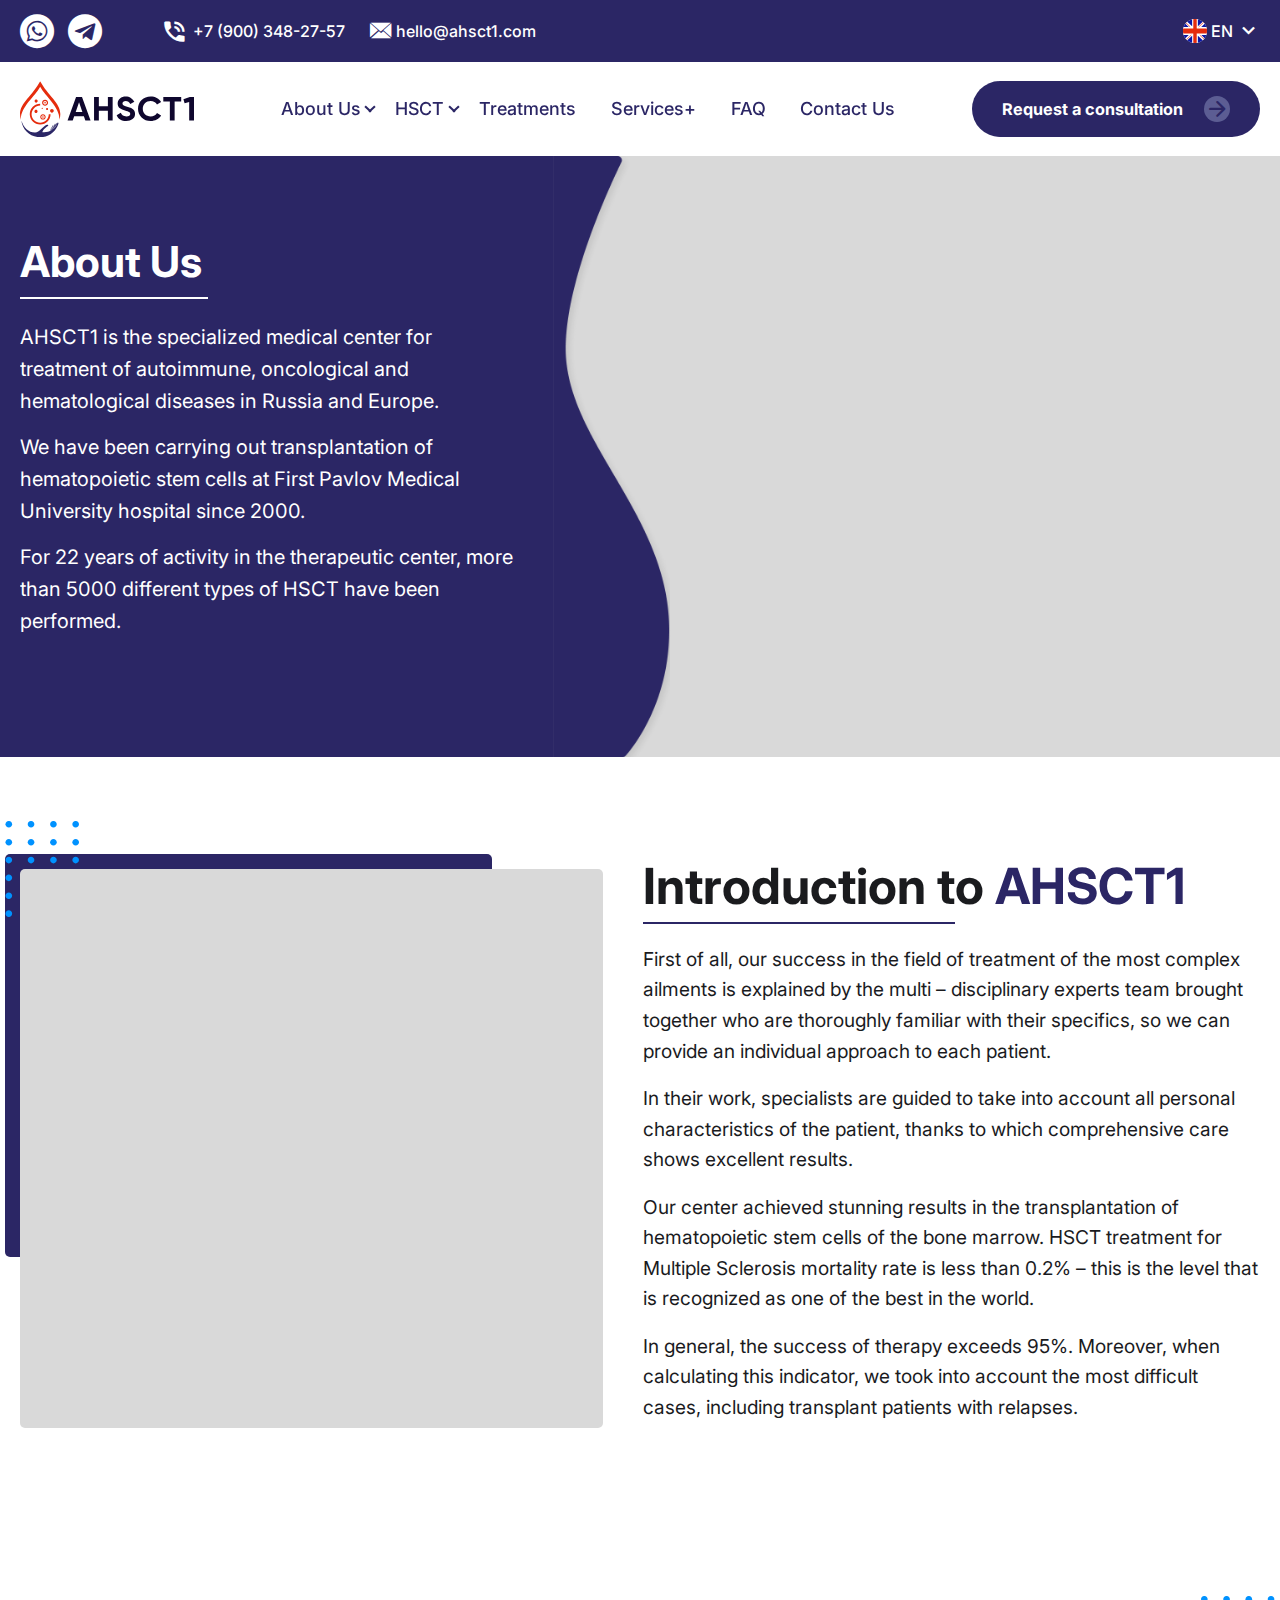
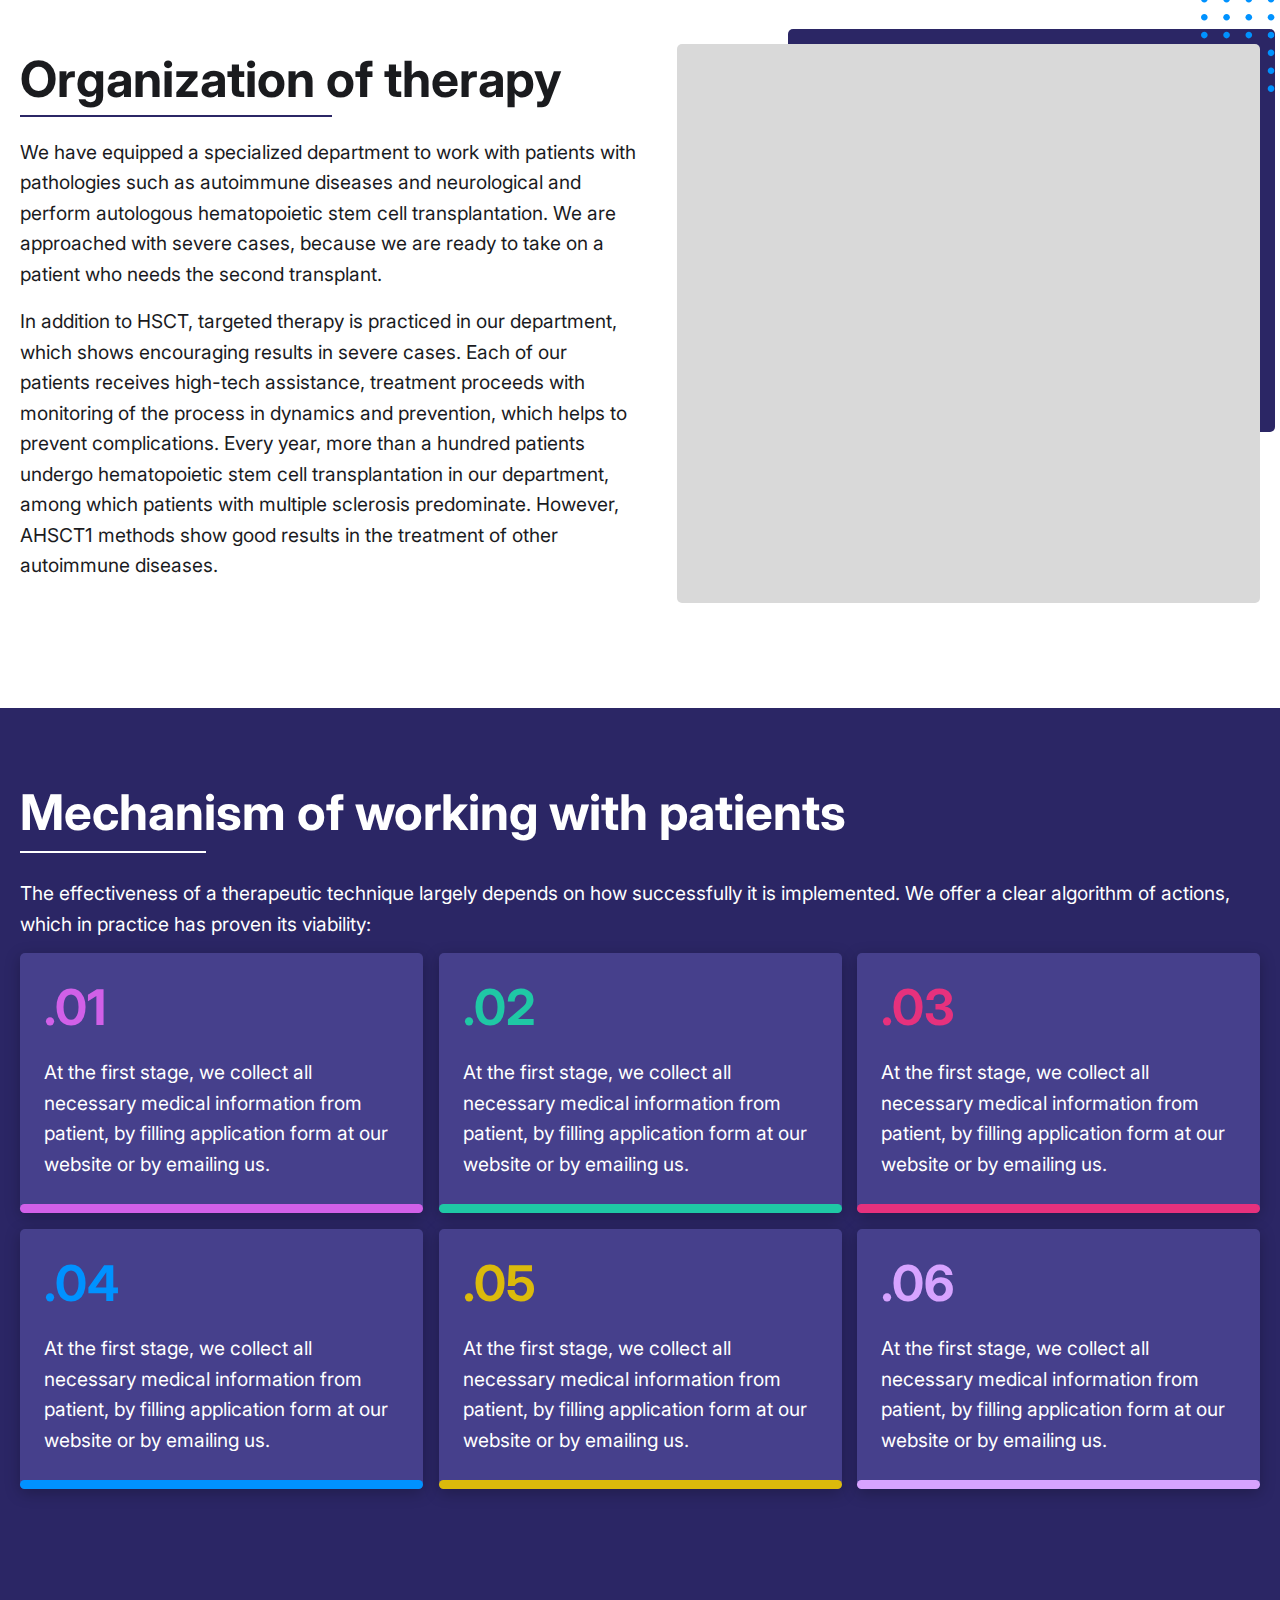
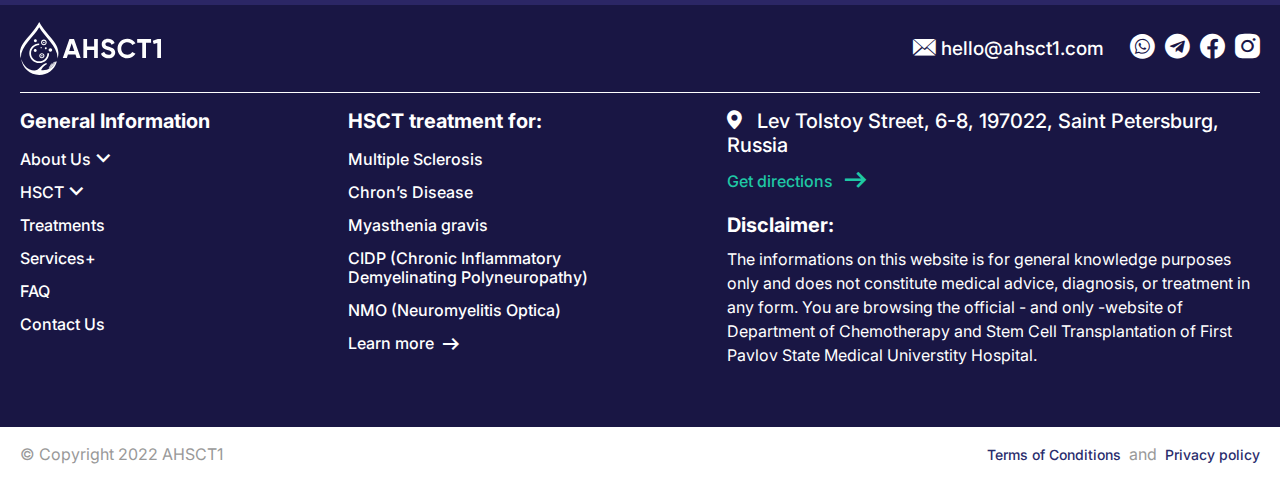
==== commit 09219c22: "Add files via upload" ====
--- a/aboutUs.html
+++ b/aboutUs.html
@@ -27,6 +27,9 @@
 	<!-- Отображаемое тело страницы -->
 	<body>
 		<div class="wrapper">
+			<div class="buttton-scrol">
+				<span class="icon-pointer"></span>
+			</div>
 			<header class="header">
 				<div class="header-top">
 					<div class="container">
@@ -39,13 +42,13 @@
 						<div data-da=".burger-footer__icon, 767, last" class="header-top__links">
 							<a href="#" class="header-top__icon-link icon-watsap"></a>
 							<a href="#" class="header-top__icon-link icon-telegram"></a>
-							<a href="#" class="header-top__link">
+							<a href="#" class="header-top__link link-hover">
 								<span class="header-top__link_icon icon-phone_in_talk"></span>
 								<span class="text">
 									+7 (900) 348-27-57
 								</span>
 							</a>
-							<a href="#" class="header-top__link">
+							<a href="#" class="header-top__link link-hover">
 								<span class="header-top__link_icon icon-envelope"></span>
 								<span class="text">
 									hello@ahsct1.com
@@ -53,7 +56,7 @@
 							</a>
 						</div>
 						<div class="header-top_mb">
-							<div data-da=".burger-footer__langvig, 767, last" class="header-top-langvig index-block-eng _active">
+							<div data-da=".burger-footer__langvig, 767, last" class="header-top-langvig index-block-eng">
 								<div class="header-top-langvig__title index-block-eng__header">
 									<img src="img/header/Social5.svg" alt="">
 									<span class="header-top__langvig_text">EN</span>
@@ -61,7 +64,7 @@
 									<span class="header-top__langvig_icon icon-coolicon"></span>
 								</div>
 								<div class="header-top-langvig__body index-block-eng__wrapper">
-									<a href="" class="header-top-langvig__link">
+									<a href="" class="header-top-langvig__link link-hover">
 										<img src="img/header/len1.svg" alt="">
 										<span>
 											Estonia (+372)
@@ -108,13 +111,14 @@
 				<div class="header-bottom">
 					<div class="container">
 						<a href="" class="header-bottom__logo">
-							<img src="img/header/logo.svg" alt="">
+							<img src="img/header/logo.svg" alt="" class="header-bottom__logo_content">
+							<img src="img/header/Logo-hover.svg" alt="" class="header-bottom__logo_hover">
 						</a>
 						<nav data-da=".burger-wrapper__bodu, 1064, last" class="header__nav">
 							<ul data-spollers="1064,max" data-one-spoller class="header__list menu__list">
 								<li class="header__link _header-list-wrapper">
 									<div class="header__link_title menu__link">
-										<a href="" class="link-white-hover">About Us</a>
+										<a href="" class="link-white-hover link-hover">About Us</a>
 										<span class="header__link_icon _menu__icon"></span>
 									</div>
 									<button tabindex="-1" type="button" data-spoller class="header-button-mb">
@@ -122,25 +126,19 @@
 									</button>
 									<ul class="menu__sub-list _menu__wrapper">
 										<li>
-											<a href="#" class="menu__sub-link link-blek-hover">Trading Platform</a>
-										</li>
-										<li>
-											<a href="#" class="menu__sub-link link-blek-hover">Account Types</a>
-										</li>
-										<li>
-											<a href="#" class="menu__sub-link link-blek-hover">Deposit & Withdrawals</a>
-										</li>
-										<li>
-											<a href="#" class="menu__sub-link link-blek-hover">Economic Calendar</a>
-										</li>
-										<li>
-											<a href="#" class="menu__sub-link link-blek-hover">Promotions</a>
+											<a href="#" class="menu__sub-link link-blek-hover link-hover">About Us</a>
+										</li>
+										<li>
+											<a href="#" class="menu__sub-link link-blek-hover link-hover">Our team</a>
+										</li>
+										<li>
+											<a href="#" class="menu__sub-link link-blek-hover link-hover">HSCT Centre</a>
 										</li>
 									</ul>
 								</li>
 								<li class="header__link _header-list-wrapper">
 									<div class="header__link_title menu__link">
-										<a href="" class="link-white-hover">HSCT</a>
+										<a href="" class="link-white-hover link-hover">HSCT</a>
 										<span class="header__link_icon _menu__icon"></span>
 									</div>
 									<button tabindex="-1" type="button" data-spoller class="header-button-mb">
@@ -148,39 +146,45 @@
 									</button>
 									<ul class="menu__sub-list _menu__wrapper">
 										<li>
-											<a href="#" class="menu__sub-link link-blek-hover">Chapter N1</a>
-										</li>
-										<li>
-											<a href="#" class="menu__sub-link link-blek-hover">Chapter N2</a>
-										</li>
-										<li>
-											<a href="#" class="menu__sub-link link-blek-hover">Chapter N3</a>
+											<a href="#" class="menu__sub-link link-blek-hover link-hover">What is HSCT</a>
+										</li>
+										<li>
+											<a href="#" class="menu__sub-link link-blek-hover link-hover">Before HSCT</a>
+										</li>
+										<li>
+											<a href="#" class="menu__sub-link link-blek-hover link-hover">HSCT Step by Step</a>
+										</li>
+										<li>
+											<a href="#" class="menu__sub-link link-blek-hover link-hover">Life After HSCT</a>
+										</li>
+										<li>
+											<a href="#" class="menu__sub-link link-blek-hover link-hover">Annual Check - Up</a>
 										</li>
 									</ul>
 								</li>
 								<li class="header__link">
-									<a href="" class="menu__link link-white-hover">
+									<a href="" class="menu__link link-white-hover link-hover">
 										Treatments
 									</a>
 								</li>
 								<li class="header__link">
-									<a href="" class="menu__link link-white-hover">
+									<a href="" class="menu__link link-white-hover link-hover">
 										Services+
 									</a>
 								</li>
 								<li class="header__link">
-									<a href="" class="menu__link link-white-hover">
+									<a href="" class="menu__link link-white-hover link-hover">
 										FAQ
 									</a>
 								</li>
 								<li class="header__link">
-									<a href="" class="menu__link link-white-hover">
+									<a href="" class="menu__link link-white-hover link-hover">
 										Contact Us
 									</a>
 								</li>
 							</ul>
 						</nav>
-						<a href="" data-da=".burger__wrapper, 767, first" class="header-bottom__button">
+						<a href="" data-da=".burger__wrapper, 767, first" class="header-bottom__button button-hover-blue">
 							<span class="header-bottom__button_text">
 								Request a consultation
 							</span>
@@ -214,10 +218,14 @@
 				<div class="container">
 					<div class="index-blok__body">
 						<div class="index-blok__content">
+							<img src="img/decor-img/1.svg" alt="" class="index-blok__decor-img_one">
+							<img src="img/decor-img/2.svg" alt="" class="index-blok__decor-img_two">
+
 							<img src="img/index-blok/decor.png" alt="" class="index-blok__content_img">
 							<img src="img/index-blok/decor-mb.png" alt="" class="index-blok__content_img-mb">
+
 							<div class="index-blok__title index-blok__title_decor">
-								About Us
+								<span class="index-blok__title_first">About Us</span>
 							</div>
 							<div class="index-blok__text">
 								<p>
@@ -231,16 +239,21 @@
 								</p>
 							</div>
 						</div>
+						<div class="index-blok-img">
+							<div class="index-blok-img__content ibg">
+								<img src="img/index-blok/img2.jpg" alt="">
+							</div>
+						</div>
 					</div>
 				</div>
 			</div>
-			<div class="text-blok">
+			<div class="text-blok _anim-items">
 				<div class="container">
 					<div class="text-blok__body">
 						<div class="text-blok-img">
 							<img src="img/text-blok/decor.svg" alt="" class="text-blok-img__decor">
 							<div class="text-blok-img__content ibg">
-								<img src="" alt="">
+								<img src="img/text-blok/img2.jpg" alt="">
 							</div>
 						</div>
 						<div class="text-blok__content">
@@ -266,7 +279,7 @@
 					</div>
 				</div>
 			</div>
-			<div class="text-blok text-blok_right">
+			<div class="text-blok _anim-items text-blok_right">
 				<div class="container">
 					<div class="text-blok__body">
 						<div class="text-blok__content">
@@ -285,13 +298,13 @@
 						<div class="text-blok-img text-blok-img_right">
 							<img src="img/text-blok/decor.svg" alt="" class="text-blok-img__decor">
 							<div class="text-blok-img__content ibg">
-								<img src="" alt="">
+								<img src="img/text-blok/img3.jpg" alt="">
 							</div>
 						</div>
 					</div>
 				</div>
 			</div>
-			<div class="working-mechanism">
+			<div class="working-mechanism _anim-items">
 				<div class="container">
 					<div class="working-mechanism__title">
 						Mechanism of working with patients
--- a/css/style.css
+++ b/css/style.css
@@ -179,13 +179,599 @@
     max-width: none;
     padding: 0 15px; } }
 
+.buttton-scrol {
+  position: fixed;
+  bottom: 10px;
+  right: 20px;
+  width: 60px;
+  height: 60px;
+  background: rgba(217, 217, 217, 0.7);
+  border-radius: 50%;
+  z-index: 1000;
+  -webkit-box-shadow: 0px 4px 15px 0px rgba(0, 0, 0, 0);
+  box-shadow: 0px 4px 15px 0px rgba(0, 0, 0, 0);
+  display: -webkit-box;
+  display: -ms-flexbox;
+  display: flex;
+  -webkit-box-pack: center;
+  -ms-flex-pack: center;
+  justify-content: center;
+  -webkit-box-align: center;
+  -ms-flex-align: center;
+  align-items: center;
+  -webkit-transition: all 0.3s ease 0s;
+  -o-transition: all 0.3s ease 0s;
+  transition: all 0.3s ease 0s;
+  cursor: pointer;
+  opacity: 0;
+  pointer-events: none; }
+  .buttton-scrol span {
+    font-size: 22px;
+    color: #333;
+    -webkit-transform: rotate(-90deg);
+    -ms-transform: rotate(-90deg);
+    transform: rotate(-90deg);
+    -webkit-transition: all 0.3s ease 0s;
+    -o-transition: all 0.3s ease 0s;
+    transition: all 0.3s ease 0s;
+    cursor: pointer; }
+  .buttton-scrol._active {
+    opacity: 1;
+    bottom: 20px;
+    pointer-events: auto;
+    -webkit-box-shadow: 0px 4px 15px 0px rgba(0, 0, 0, 0.3);
+    box-shadow: 0px 4px 15px 0px rgba(0, 0, 0, 0.3); }
+  .buttton-scrol:hover {
+    background: rgba(31, 200, 165, 0.7); }
+  .buttton-scrol:hover span {
+    color: #111; }
+  .buttton-scrol:active {
+    opacity: 0.9;
+    -webkit-box-shadow: 0px 4px 15px 0px rgba(0, 0, 0, 0.5);
+    box-shadow: 0px 4px 15px 0px rgba(0, 0, 0, 0.5); }
+
+@media (min-width: 1064px) {
+  .link-hover {
+    -webkit-transition: all 0.3s ease 0s;
+    -o-transition: all 0.3s ease 0s;
+    transition: all 0.3s ease 0s; }
+    .link-hover:hover {
+      color: #1fc8a5; }
+    .link-hover:active {
+      opacity: 0.8; } }
+
+@media (min-width: 1064px) {
+  .button-hover-blue {
+    -webkit-transition: all 0.3s ease 0s;
+    -o-transition: all 0.3s ease 0s;
+    transition: all 0.3s ease 0s; }
+    .button-hover-blue * {
+      -webkit-transition: all 0.3s ease 0s;
+      -o-transition: all 0.3s ease 0s;
+      transition: all 0.3s ease 0s; }
+    .button-hover-blue span:before {
+      -webkit-transition: all 0.3s ease 0s;
+      -o-transition: all 0.3s ease 0s;
+      transition: all 0.3s ease 0s; }
+    .button-hover-blue:hover {
+      background: #1fc8a5; }
+    .button-hover-blue:hover span:before {
+      color: #1fc8a5; }
+    .button-hover-blue:active {
+      opacity: 0.8; } }
+
+.button-hover-blue-border {
+  /*@media (min-width: 1064px) {
+		transition: all 0.3s ease 0s;
+		& * {
+			transition: all 0.3s ease 0s;
+		}
+
+		& span:before{
+			transition: all 0.3s ease 0s;
+		}
+
+		&:hover {
+			border: 1px solid rgba(31, 200, 165, 1);
+			background: rgba(31, 200, 165, 1);
+		}
+		&:hover span{
+			color: #fff !important;
+		}
+		&:hover span:before{
+			color: rgba(31, 200, 165, 1) !important;
+		}
+		&:active {
+			opacity: 0.8;
+		}
+	}*/ }
+  @media (min-width: 1064px) {
+    .button-hover-blue-border {
+      -webkit-transition: all 0.3s ease 0s;
+      -o-transition: all 0.3s ease 0s;
+      transition: all 0.3s ease 0s; }
+      .button-hover-blue-border * {
+        -webkit-transition: all 0.3s ease 0s;
+        -o-transition: all 0.3s ease 0s;
+        transition: all 0.3s ease 0s; }
+      .button-hover-blue-border:hover {
+        background: #2b2665; }
+      .button-hover-blue-border:hover span {
+        color: #fff; }
+      .button-hover-blue-border:active {
+        opacity: 0.9; } }
+
+@media (min-width: 1064px) {
+  .button-hover-green {
+    border: 1px solid #1fc8a5;
+    -webkit-transition: all 0.3s ease 0s;
+    -o-transition: all 0.3s ease 0s;
+    transition: all 0.3s ease 0s; }
+    .button-hover-green * {
+      -webkit-transition: all 0.3s ease 0s;
+      -o-transition: all 0.3s ease 0s;
+      transition: all 0.3s ease 0s; }
+    .button-hover-green span:before {
+      -webkit-transition: all 0.3s ease 0s;
+      -o-transition: all 0.3s ease 0s;
+      transition: all 0.3s ease 0s; }
+    .button-hover-green:hover {
+      background: rgba(31, 200, 165, 0); }
+    .button-hover-green:hover span {
+      color: #2b2665; }
+    .button-hover-green:hover span:before {
+      color: #2b2665; }
+    .button-hover-green:active {
+      opacity: 0.8; } }
+
+.form-blok {
+  font-size: 0;
+  display: -webkit-box;
+  display: -ms-flexbox;
+  display: flex;
+  -webkit-box-pack: justify;
+  -ms-flex-pack: justify;
+  justify-content: space-between; }
+  .form-blok.form-blok_100 .input {
+    -webkit-box-flex: 0;
+    -ms-flex: 0 0 100%;
+    flex: 0 0 100%; }
+  .form-blok .input {
+    -webkit-box-flex: 0;
+    -ms-flex: 0 0 49%;
+    flex: 0 0 49%; }
+  @media (max-width: 767px) {
+    .form-blok {
+      display: block; } }
+
+.input {
+  padding: 12px 0; }
+
+.input__title {
+  font-family: Inter;
+  font-size: 16px;
+  font-weight: 700;
+  line-height: 19px;
+  color: #1a1b1e;
+  margin-bottom: 6px; }
+
+.input__body input {
+  width: 100%;
+  height: 57px;
+  background: #f7f7ff;
+  border: 1px solid #bdc5ed;
+  border-radius: 5px;
+  padding: 0 15px;
+  font-family: Inter;
+  font-size: 20px;
+  font-weight: 400;
+  line-height: 24px;
+  color: #1a1b1e; }
+
+.input__body input::-webkit-input-placeholder {
+  opacity: 1;
+  color: #1a1b1e; }
+
+.input__body input:-ms-input-placeholder {
+  opacity: 1;
+  color: #1a1b1e; }
+
+.input__body input::-ms-input-placeholder {
+  opacity: 1;
+  color: #1a1b1e; }
+
+.input__body input::placeholder {
+  opacity: 1;
+  color: #1a1b1e; }
+
+.input__body textarea {
+  width: 100%;
+  height: 114px;
+  background: #f7f7ff;
+  border: 1px solid #bdc5ed;
+  border-radius: 5px;
+  padding: 0 15px;
+  padding-top: 12px;
+  font-family: Inter;
+  font-size: 20px;
+  font-weight: 400;
+  line-height: 24px;
+  color: #1a1b1e; }
+
+.input__body textarea::-webkit-input-placeholder {
+  opacity: 1;
+  color: #1a1b1e; }
+
+.input__body textarea:-ms-input-placeholder {
+  opacity: 1;
+  color: #1a1b1e; }
+
+.input__body textarea::-ms-input-placeholder {
+  opacity: 1;
+  color: #1a1b1e; }
+
+.input__body textarea::placeholder {
+  opacity: 1;
+  color: #1a1b1e; }
+
+.input__body.input__body_icon {
+  position: relative; }
+
+.input__body.input__body_icon input {
+  padding-right: 40px; }
+
+.input__body .input__icon {
+  position: absolute;
+  right: 15px;
+  top: 50%;
+  width: 18px;
+  -webkit-transform: translateY(-50%);
+  -ms-transform: translateY(-50%);
+  transform: translateY(-50%); }
+
+.__select {
+  position: relative;
+  width: 100%;
+  height: 57px;
+  margin: 0 auto; }
+  .__select[data-state="active"] .select-title__wrapper::before {
+    -webkit-transform: translate(-3px, -50%) rotate(-45deg);
+    -ms-transform: translate(-3px, -50%) rotate(-45deg);
+    transform: translate(-3px, -50%) rotate(-45deg); }
+  .__select[data-state="active"] .select-title__wrapper::after {
+    -webkit-transform: translate(3px, -50%) rotate(45deg);
+    -ms-transform: translate(3px, -50%) rotate(45deg);
+    transform: translate(3px, -50%) rotate(45deg); }
+  .__select[data-state="active"] .__select__content {
+    opacity: 1; }
+  .__select[data-state="active"] .__select__label + .__select__input + .__select__label {
+    max-height: 40px;
+    border-top-width: 1px; }
+
+.select-title__wrapper {
+  position: relative;
+  width: 100%;
+  height: 100%; }
+  .select-title__wrapper:before, .select-title__wrapper:after {
+    content: "";
+    position: absolute;
+    top: 50%;
+    right: 16px;
+    display: block;
+    width: 10px;
+    height: 2px;
+    -webkit-transition: all 0.3s ease-out;
+    -o-transition: all 0.3s ease-out;
+    transition: all 0.3s ease-out;
+    pointer-events: none;
+    background-color: #333333;
+    -webkit-transform: translate(-3px, -50%) rotate(45deg);
+    -ms-transform: translate(-3px, -50%) rotate(45deg);
+    transform: translate(-3px, -50%) rotate(45deg);
+    z-index: 5; }
+  .select-title__wrapper::after {
+    -webkit-transform: translate(3px, -50%) rotate(-45deg);
+    -ms-transform: translate(3px, -50%) rotate(-45deg);
+    transform: translate(3px, -50%) rotate(-45deg); }
+
+.__select__title {
+  display: block;
+  width: 100%;
+  height: 100%;
+  padding: 8px 16px;
+  font-size: 14px;
+  border-radius: 5px;
+  border: 1px solid #bdc5ed;
+  background: #f7f7ff;
+  font-family: Inter;
+  font-size: 20px;
+  font-weight: 400;
+  line-height: 24px;
+  color: #1a1b1e;
+  position: relative;
+  /*&:before,
+	&:after {
+		content: "";
+		position: absolute;
+		top: 50%;
+		right: 16px;
+
+		display: block;
+		width: 10px;
+		height: 2px;
+
+		transition: all 0.3s ease-out;
+
+		background-color: #333333;
+
+		//transform: translate(-3px, -50%) rotate(45deg);
+		z-index: 5;
+	}
+	&::after {
+		//transform: translate(3px, -50%) rotate(-45deg);
+	}*/ }
+  .__select__title:hover {
+    /*border-color: #D8093A;
+
+	&::before,
+	&::after {
+	  background-color: #D8093A;
+	}*/ }
+  .__select__title::-webkit-input-placeholder {
+    color: #1a1b1e; }
+  .__select__title:-ms-input-placeholder {
+    color: #1a1b1e; }
+  .__select__title::-ms-input-placeholder {
+    color: #1a1b1e; }
+  .__select__title::placeholder {
+    color: #1a1b1e; }
+
+.reset {
+  display: -webkit-box;
+  display: -ms-flexbox;
+  display: flex;
+  width: 230px;
+  padding: 8px 16px;
+  margin: 0 auto;
+  margin-bottom: 10px;
+  border: solid 1px #c7ccd1;
+  border-radius: 5px;
+  -webkit-transition: all 0.2s ease-out;
+  -o-transition: all 0.2s ease-out;
+  transition: all 0.2s ease-out;
+  cursor: pointer;
+  font-weight: bold;
+  background-color: #ffffff;
+  color: #333333; }
+  .reset:hover {
+    background-color: #f7f7ff;
+    color: #ffffff; }
+
+.__select__content {
+  position: absolute;
+  top: 57px;
+  left: 3px;
+  display: -webkit-box;
+  display: -ms-flexbox;
+  display: flex;
+  -webkit-box-orient: vertical;
+  -webkit-box-direction: normal;
+  -ms-flex-direction: column;
+  flex-direction: column;
+  width: calc(100% - 6px);
+  background-color: #ffffff;
+  border: 1px solid #c7ccd1;
+  border-top: none;
+  border-bottom-left-radius: 5px;
+  border-bottom-right-radius: 5px;
+  -webkit-transition: all 0.3s ease-out;
+  -o-transition: all 0.3s ease-out;
+  transition: all 0.3s ease-out;
+  opacity: 0;
+  z-index: 8; }
+
+.__select__input {
+  display: none; }
+  .__select__input:checked + label {
+    background-color: #f7f7f7; }
+  .__select__input:disabled + label {
+    opacity: 0.6;
+    pointer-events: none; }
+
+.__select__label {
+  display: -webkit-box;
+  display: -ms-flexbox;
+  display: flex;
+  -webkit-box-align: center;
+  -ms-flex-align: center;
+  align-items: center;
+  width: 100%;
+  height: 40px;
+  max-height: 0;
+  padding: 0 16px;
+  font-size: 16px;
+  -webkit-transition: all 0.2s ease-out;
+  -o-transition: all 0.2s ease-out;
+  transition: all 0.2s ease-out;
+  cursor: pointer;
+  overflow: hidden;
+  font-family: Inter;
+  font-size: 16px;
+  font-weight: 400;
+  line-height: 24px;
+  color: #1A1B1E; }
+  .__select__label + input + .__select__label {
+    border-top: 0 solid #C7CCD160; }
+  .__select__label:hover {
+    background-color: rgba(247, 247, 255, 0.5) !important; }
+
+.field__wrapper {
+  width: 100%;
+  position: relative;
+  margin: 15px 0;
+  text-align: center;
+  border: 1px dashed #BDC5ED;
+  height: 90px;
+  border-radius: 5px; }
+  .field__wrapper._active .field__file {
+    opacity: 1; }
+  .field__wrapper._active .field__wrapper-content {
+    opacity: 0;
+    pointer-events: none; }
+
+.field__file {
+  position: absolute;
+  left: 0;
+  top: 0;
+  width: 100%;
+  height: 100%;
+  line-height: 58px;
+  display: -webkit-box;
+  display: -ms-flexbox;
+  display: flex;
+  -webkit-box-pack: center;
+  -ms-flex-pack: center;
+  justify-content: center;
+  -webkit-box-align: center;
+  -ms-flex-align: center;
+  align-items: center;
+  font-family: Inter;
+  font-size: 20px;
+  font-weight: 400;
+  color: #1A1B1E;
+  opacity: 0;
+  /*& * {
+		position: relative;
+		left: 15px;
+	}*/ }
+
+.field__wrapper-content {
+  position: absolute;
+  left: 50%;
+  top: 50%;
+  -webkit-transform: translate(-50%, -50%);
+  -ms-transform: translate(-50%, -50%);
+  transform: translate(-50%, -50%);
+  font-size: 18px;
+  z-index: 10; }
+
+.field__wrapper-content_text {
+  font-family: Inter;
+  font-size: 20px;
+  font-weight: 400;
+  line-height: 24px;
+  color: #1A1B1E;
+  pointer-events: none; }
+
+.field__wrapper-content_link {
+  font-family: Inter;
+  font-size: 20px;
+  font-weight: 400;
+  line-height: 24px;
+  color: #1A1B1E;
+  position: relative;
+  text-decoration: underline;
+  cursor: pointer; }
+  @media (min-width: 1064px) {
+    .field__wrapper-content_link:hover {
+      color: #555; } }
+
+.field__file::file-selector-button {
+  /*font-family: Inter;
+	font-size: 20px;
+	font-weight: 400;
+	line-height: 24px;
+	color: #1A1B1E;*/
+  /*position: absolute;
+	left: 0;
+	top: 0;
+	width: 100%;
+	height: 100%;
+	background: none;
+	border: none;
+	font-size: 0;*/
+  /*position: relative;
+	left: 50%;
+	transform: translateX(-50%);*/
+  width: 15px;
+  opacity: 0;
+  pointer-events: none; }
+
+.checbox {
+  margin-bottom: 15px; }
+
+.checkbox {
+  position: absolute;
+  z-index: -1;
+  opacity: 0; }
+
+.checkbox + label {
+  position: relative;
+  padding: 0 0 0 35px;
+  cursor: pointer;
+  padding-top: 0px;
+  font-family: Inter;
+  font-size: 16px;
+  font-weight: 400;
+  line-height: 19px;
+  letter-spacing: 0em;
+  text-align: left;
+  color: #1A1B1E;
+  display: block; }
+
+.checkbox + label:before {
+  content: '';
+  position: absolute;
+  top: 0;
+  left: 0;
+  width: 22px;
+  height: 22px;
+  border-radius: 3px;
+  border: 1px solid #BDC5ED;
+  -webkit-transition: .2s;
+  -o-transition: .2s;
+  transition: .2s; }
+
+.checkbox + label:after {
+  content: '';
+  position: absolute;
+  top: 11px;
+  left: 11px;
+  width: 12px;
+  height: 12px;
+  -webkit-transform: translate(-50%, -50%);
+  -ms-transform: translate(-50%, -50%);
+  transform: translate(-50%, -50%);
+  border-radius: 2px;
+  background: #1FC8A5;
+  -webkit-box-shadow: 0 2px 5px rgba(0, 0, 0, 0.3);
+  box-shadow: 0 2px 5px rgba(0, 0, 0, 0.3);
+  -webkit-transition: .2s;
+  -o-transition: .2s;
+  transition: .2s;
+  opacity: 0; }
+
+.checkbox:checked + label:after {
+  opacity: 1; }
+
 .header {
   position: relative;
-  z-index: 1000; }
+  z-index: 1001; }
+  @media (min-width: 1064px) {
+    .header.sticky .header-bottom {
+      top: 0;
+      -webkit-transition: all 0.1s ease 0s;
+      -o-transition: all 0.1s ease 0s;
+      transition: all 0.1s ease 0s;
+      -webkit-box-shadow: 0px 4px 15px 0px rgba(0, 0, 0, 0.3);
+      box-shadow: 0px 4px 15px 0px rgba(0, 0, 0, 0.3); } }
 
 .header-top {
   background: #2b2665;
-  padding: 14px 0; }
+  padding: 14px 0;
+  margin-bottom: 94px;
+  position: relative;
+  z-index: 10; }
   .header-top .container {
     font-size: 0;
     display: -webkit-box;
@@ -197,6 +783,9 @@
     -webkit-box-align: center;
     -ms-flex-align: center;
     align-items: center; }
+  @media (max-width: 1064px) {
+    .header-top {
+      margin-bottom: 0px; } }
   @media (max-width: 767px) {
     .header-top {
       background: #fff; } }
@@ -212,9 +801,22 @@
 .header-top__icon-link {
   margin-right: 14px;
   font-size: 34px;
-  color: #fff; }
+  color: #fff;
+  -webkit-transition: all 0.3s ease 0s;
+  -o-transition: all 0.3s ease 0s;
+  transition: all 0.3s ease 0s; }
   .header-top__icon-link:before {
     border-radius: 50%; }
+  .header-top__icon-link.icon-watsap:hover {
+    color: #44ea62;
+    opacity: 0.85; }
+  .header-top__icon-link.icon-telegram:hover {
+    color: #29a9eb;
+    opacity: 0.85; }
+  .header-top__icon-link.icon-watsap:active {
+    opacity: 0.7; }
+  .header-top__icon-link.icon-telegram:active {
+    opacity: 0.7; }
   @media (max-width: 1064px) {
     .header-top__icon-link {
       font-size: 26px;
@@ -377,19 +979,66 @@
   .header-bottom {
     display: none; } }
 
+@media (min-width: 1064px) {
+  .header-bottom {
+    -webkit-transition: all 0.3s ease 0s;
+    -o-transition: all 0.3s ease 0s;
+    transition: all 0.3s ease 0s;
+    position: fixed;
+    top: 62px;
+    left: 0;
+    width: 100%;
+    background: #fff;
+    -webkit-box-shadow: 0px 4px 15px 0px rgba(0, 0, 0, 0);
+    box-shadow: 0px 4px 15px 0px rgba(0, 0, 0, 0); } }
+
 .header-bottom__logo {
   max-width: 194px;
   -webkit-box-flex: 0;
   -ms-flex: 0 0 194px;
-  flex: 0 0 194px; }
+  flex: 0 0 194px;
+  position: relative;
+  -webkit-transition: all 0.3s ease 0s;
+  -o-transition: all 0.3s ease 0s;
+  transition: all 0.3s ease 0s; }
   @media (max-width: 1540px) {
     .header-bottom__logo {
       max-width: calc(100px + 94 * ((100vw - 320px) / 1220)); } }
   .header-bottom__logo img {
     width: 100%; }
+  .header-bottom__logo:hover .header-bottom__logo_content {
+    opacity: 0; }
+  .header-bottom__logo:hover .header-bottom__logo_hover {
+    opacity: 1; }
+  .header-bottom__logo:active {
+    opacity: 0.7; }
   @media (max-width: 1240px) {
     .header-bottom__logo {
       max-width: 120px; } }
+
+.header-bottom__logo_content {
+  position: absolute;
+  -webkit-transition: all 0.5s ease 0s;
+  -o-transition: all 0.5s ease 0s;
+  transition: all 0.5s ease 0s;
+  left: 0;
+  top: 0;
+  -webkit-transform: translateY(-50%);
+  -ms-transform: translateY(-50%);
+  transform: translateY(-50%); }
+
+.header-bottom__logo_hover {
+  opacity: 0;
+  z-index: 2;
+  position: absolute;
+  -webkit-transition: all 0.5s ease 0s;
+  -o-transition: all 0.5s ease 0s;
+  transition: all 0.5s ease 0s;
+  left: 0;
+  top: 0;
+  -webkit-transform: translateY(-50%);
+  -ms-transform: translateY(-50%);
+  transform: translateY(-50%); }
 
 .header-bottom__list {
   display: -webkit-box;
@@ -1172,8 +1821,8 @@
 
 .index-blok__content {
   -webkit-box-flex: 0;
-  -ms-flex: 0 0 40%;
-  flex: 0 0 40%;
+  -ms-flex: 0 0 43%;
+  flex: 0 0 43%;
   padding: 80px 0 120px;
   position: relative;
   background: #2b2665; }
@@ -1272,18 +1921,43 @@
   color: #fff; }
 
 .index-blok__title {
-  font-family: Inter;
-  font-size: 54px;
-  font-weight: 700;
-  line-height: 65px;
-  color: #fff;
-  margin-bottom: 34px; }
-  @media (max-width: 1540px) {
-    .index-blok__title {
-      font-size: calc(0px + 54 * ((100vw - 320px) / 1220)); } }
-  @media (max-width: 1540px) {
-    .index-blok__title {
-      line-height: calc(0px + 65 * ((100vw - 320px) / 1220)); } }
+  margin-bottom: 34px;
+  /*& .symbols span:before {
+		content: "";
+		position: absolute;
+		right: -8px;
+		top: 50%;
+		transform: translateY(-50%);
+		width: 3px;
+		height: 130%;
+		background: #fff;
+	}*/ }
+  .index-blok__title .index-blok__title_first {
+    font-family: Inter;
+    font-size: 54px;
+    font-weight: 700;
+    line-height: 65px;
+    color: #fff; }
+    @media (max-width: 1540px) {
+      .index-blok__title .index-blok__title_first {
+        font-size: calc(0px + 54 * ((100vw - 320px) / 1220)); } }
+    @media (max-width: 1540px) {
+      .index-blok__title .index-blok__title_first {
+        line-height: calc(0px + 65 * ((100vw - 320px) / 1220)); } }
+  .index-blok__title .symbols span {
+    font-family: Inter;
+    font-size: 54px;
+    font-weight: 700;
+    line-height: 65px;
+    color: #fff;
+    opacity: 0;
+    position: relative; }
+    @media (max-width: 1540px) {
+      .index-blok__title .symbols span {
+        font-size: calc(0px + 54 * ((100vw - 320px) / 1220)); } }
+    @media (max-width: 1540px) {
+      .index-blok__title .symbols span {
+        line-height: calc(0px + 65 * ((100vw - 320px) / 1220)); } }
   .index-blok__title.index-blok__title_decor {
     position: relative; }
   .index-blok__title.index-blok__title_decor:before {
@@ -1299,6 +1973,36 @@
       font-size: 32px;
       line-height: 39px; } }
 
+@media (min-width: 1064px) {
+  .index-blok__title .symbols._active span {
+    opacity: 1; } }
+
+@-webkit-keyframes IndexAnima {
+  0% {
+    opacity: 0; }
+  /*10% {
+  	opacity: 0;
+  }
+
+  90% {
+  	opacity: 1;
+  }*/
+  100% {
+    opacity: 1; } }
+
+@keyframes IndexAnima {
+  0% {
+    opacity: 0; }
+  /*10% {
+  	opacity: 0;
+  }
+
+  90% {
+  	opacity: 1;
+  }*/
+  100% {
+    opacity: 1; } }
+
 .index-blok__text p {
   font-family: Inter;
   font-size: 20px;
@@ -1319,6 +2023,9 @@
   height: 56px;
   border-radius: 45px;
   background: #1fc8a5;
+  -webkit-transition: all 0.3s ease 0s;
+  -o-transition: all 0.3s ease 0s;
+  transition: all 0.3s ease 0s;
   padding: 0 30px;
   display: -webkit-box;
   display: -ms-flexbox;
@@ -1335,9 +2042,98 @@
     font-weight: 700;
     line-height: 22px;
     color: #fff; }
+  .index-blok__button span.index-blok__button_icon {
+    width: 29px;
+    height: 29px;
+    border-radius: 50%;
+    font-size: 14px;
+    background: rgba(255, 255, 255, 0.3);
+    color: #1fc8a5;
+    -webkit-transition: all 0.3s ease 0s;
+    -o-transition: all 0.3s ease 0s;
+    transition: all 0.3s ease 0s;
+    display: -webkit-box;
+    display: -ms-flexbox;
+    display: flex;
+    -webkit-box-pack: center;
+    -ms-flex-pack: center;
+    justify-content: center;
+    -webkit-box-align: center;
+    -ms-flex-align: center;
+    align-items: center; }
   @media (max-width: 480px) {
     .index-blok__button {
       max-width: 100%; } }
+  @media (min-width: 1064px) {
+    .index-blok__button:hover {
+      background: #fff;
+      border: 1px solid #fff; }
+    .index-blok__button:hover span.index-blok__button_icon {
+      background: #d0d1e9; } }
+
+.index-contact__title {
+  font-family: Inter;
+  font-size: 18px;
+  font-weight: 700;
+  line-height: 29px;
+  color: #fff;
+  margin-bottom: 6px; }
+
+.index-contact__link {
+  font-size: 0;
+  display: -webkit-box;
+  display: -ms-flexbox;
+  display: flex;
+  -webkit-box-pack: justify;
+  -ms-flex-pack: justify;
+  justify-content: space-between;
+  -webkit-box-align: center;
+  -ms-flex-align: center;
+  align-items: center;
+  margin-bottom: 12px; }
+  .index-contact__link a {
+    display: -webkit-box;
+    display: -ms-flexbox;
+    display: flex;
+    -webkit-box-align: center;
+    -ms-flex-align: center;
+    align-items: center; }
+
+.index-contact__link_icon {
+  font-size: 16px;
+  color: #1FC8A5;
+  margin-right: 12px; }
+  .index-contact__link_icon.icon-watsap {
+    font-size: 18px; }
+
+.index-contact__link_img {
+  margin-right: 6px;
+  width: 24px; }
+
+.index-contact__link_text {
+  font-family: Inter;
+  font-size: 20px;
+  font-weight: 400;
+  line-height: 32px;
+  color: #EEEEF9; }
+
+.index-contact__adres_icon {
+  font-size: 18px;
+  color: #1FC8A5;
+  margin-right: 12px; }
+
+.index-contact__adres_text {
+  font-family: Inter;
+  font-size: 20px;
+  font-weight: 400;
+  line-height: 32px;
+  color: #EEEEF9; }
+
+.text-blok__bacgraund-wrapper {
+  background: -webkit-gradient(linear, left top, left bottom, from(#E5EBFF), to(rgba(229, 235, 255, 0)));
+  background: -webkit-linear-gradient(top, #E5EBFF 0%, rgba(229, 235, 255, 0) 100%);
+  background: -o-linear-gradient(top, #E5EBFF 0%, rgba(229, 235, 255, 0) 100%);
+  background: linear-gradient(180deg, #E5EBFF 0%, rgba(229, 235, 255, 0) 100%); }
 
 .text-blok {
   padding-top: 120px;
@@ -1480,7 +2276,6 @@
   .text-blok__text p {
     font-family: Inter;
     font-size: 20px;
-    font-weight: 700;
     line-height: 32px;
     color: #1a1b1e;
     margin-bottom: 17px; }
@@ -1493,13 +2288,17 @@
   .text-blok__text p:last-child {
     margin-bottom: 0px; }
   .text-blok__text p span {
-    color: #2b2665; }
+    color: #2b2665;
+    font-weight: 700; }
 
 .text-blok__button {
   max-width: 348px;
   height: 59px;
   border-radius: 49px;
   border: 1px solid #2b2665;
+  -webkit-transition: all 0.3s ease 0s;
+  -o-transition: all 0.3s ease 0s;
+  transition: all 0.3s ease 0s;
   padding: 0 30px;
   font-size: 0;
   display: -webkit-box;
@@ -1517,6 +2316,32 @@
     font-weight: 700;
     line-height: 22px;
     color: #2b2665; }
+  .text-blok__button span.text-blok__button_icon {
+    width: 29px;
+    height: 29px;
+    border-radius: 50%;
+    font-size: 14px;
+    background: rgba(205, 222, 255, 0.3);
+    display: -webkit-box;
+    display: -ms-flexbox;
+    display: flex;
+    -webkit-box-pack: center;
+    -ms-flex-pack: center;
+    justify-content: center;
+    -webkit-box-align: center;
+    -ms-flex-align: center;
+    align-items: center; }
+  @media (min-width: 1064px) {
+    .text-blok__button * {
+      -webkit-transition: all 0.3s ease 0s;
+      -o-transition: all 0.3s ease 0s;
+      transition: all 0.3s ease 0s; }
+    .text-blok__button:hover {
+      background: #2b2665; }
+    .text-blok__button:hover span {
+      color: #fff; }
+    .text-blok__button:active {
+      opacity: 0.9; } }
 
 .text-blok_right .text-blok__content {
   padding-left: 0;
@@ -1581,7 +2406,7 @@
 
 .statistics {
   background: #2b2665;
-  padding: 60px 0; }
+  padding: 80px 0; }
   @media (max-width: 1064px) {
     .statistics {
       padding: 120px 0; } }
@@ -1641,7 +2466,8 @@
     -webkit-transform: translate(-50%, -50%);
     -ms-transform: translate(-50%, -50%);
     transform: translate(-50%, -50%);
-    width: 100%; }
+    width: 100%;
+    pointer-events: none; }
   @media (max-width: 1064px) {
     .statistics-blok {
       -webkit-box-flex: 0;
@@ -1690,7 +2516,14 @@
   font-weight: 500;
   line-height: 20px;
   text-align: center;
-  color: #fff; }
+  color: #fff;
+  max-width: 210px; }
+
+.diseases__bacgraund-wrapper {
+  background: -webkit-gradient(linear, left top, left bottom, from(#E5EBFF), to(rgba(229, 235, 255, 0)));
+  background: -webkit-linear-gradient(top, #E5EBFF 0%, rgba(229, 235, 255, 0) 100%);
+  background: -o-linear-gradient(top, #E5EBFF 0%, rgba(229, 235, 255, 0) 100%);
+  background: linear-gradient(180deg, #E5EBFF 0%, rgba(229, 235, 255, 0) 100%); }
 
 .diseases {
   padding: 60px 0; }
@@ -1812,6 +2645,11 @@
 
 .index-slaider {
   padding: 60px 0; }
+  .index-slaider .container {
+    position: relative; }
+  .index-slaider .diseases-button {
+    width: 100%;
+    max-width: 389px; }
 
 .index-slaider__title {
   font-family: Inter;
@@ -1832,15 +2670,18 @@
   -webkit-box-pack: justify;
   -ms-flex-pack: justify;
   justify-content: space-between; }
+  @media (max-width: 1720px) {
+    .index-slaider__body {
+      margin: 0 63px; } }
+  @media (max-width: 1240px) {
+    .index-slaider__body {
+      margin: 0 43px; } }
   @media (max-width: 767px) {
     .index-slaider__body {
       -ms-flex-wrap: wrap;
       flex-wrap: wrap; } }
 
 .index-slaider-blok {
-  -webkit-box-flex: 0;
-  -ms-flex: 0 0 23.5%;
-  flex: 0 0 23.5%;
   -webkit-box-shadow: 0px 4px 15px 0px rgba(0, 0, 0, 0.1);
   box-shadow: 0px 4px 15px 0px rgba(0, 0, 0, 0.1);
   border-radius: 5px;
@@ -1850,15 +2691,28 @@
   background: linear-gradient(180deg, #E6EBFF 0%, #F2F4FF 23.23%);
   padding-bottom: 15px;
   overflow: hidden; }
-  @media (max-width: 767px) {
-    .index-slaider-blok {
-      -webkit-box-flex: 0;
-      -ms-flex: 0 0 100%;
-      flex: 0 0 100%; } }
+  @media (min-width: 1064px) {
+    .index-slaider-blok:hover .index-slaider-blok__img div {
+      width: 110%;
+      height: 110%; } }
 
 .index-slaider-blok__img {
   background: #D9D9D9;
-  padding-top: 80%; }
+  padding-top: 80%;
+  position: relative;
+  overflow: hidden; }
+  .index-slaider-blok__img div {
+    position: absolute;
+    -webkit-transition: all 0.3s ease 0s;
+    -o-transition: all 0.3s ease 0s;
+    transition: all 0.3s ease 0s;
+    left: 50%;
+    top: 50%;
+    width: 100%;
+    height: 100%;
+    -webkit-transform: translate(-50%, -50%);
+    -ms-transform: translate(-50%, -50%);
+    transform: translate(-50%, -50%); }
 
 .index-slaider-blok__title {
   font-family: Inter;
@@ -1902,6 +2756,56 @@
   @media (max-width: 480px) {
     .index-slaider-button {
       width: 100%; } }
+
+.swiperOne-button-next,
+.swiperOne-button-prev {
+  position: absolute;
+  cursor: pointer;
+  top: 50%;
+  z-index: 10;
+  -webkit-transition: all 0.3s ease 0s;
+  -o-transition: all 0.3s ease 0s;
+  transition: all 0.3s ease 0s; }
+  .swiperOne-button-next.swiper-button-disabled,
+  .swiperOne-button-prev.swiper-button-disabled {
+    opacity: 0;
+    pointer-events: none; }
+
+.swiperOne-button-next {
+  right: 0px;
+  -webkit-transform: translate(100%, -50%);
+  -ms-transform: translate(100%, -50%);
+  transform: translate(100%, -50%);
+  width: 53px; }
+  .swiperOne-button-next img {
+    width: 100%; }
+  @media (max-width: 1720px) {
+    .swiperOne-button-next {
+      right: 20px;
+      -webkit-transform: translate(0%, -50%);
+      -ms-transform: translate(0%, -50%);
+      transform: translate(0%, -50%); } }
+  @media (max-width: 1240px) {
+    .swiperOne-button-next {
+      width: 33px; } }
+
+.swiperOne-button-prev {
+  left: 0px;
+  -webkit-transform: translate(-100%, -50%);
+  -ms-transform: translate(-100%, -50%);
+  transform: translate(-100%, -50%);
+  width: 53px; }
+  .swiperOne-button-prev img {
+    width: 100%; }
+  @media (max-width: 1720px) {
+    .swiperOne-button-prev {
+      left: 20px;
+      -webkit-transform: translate(0%, -50%);
+      -ms-transform: translate(0%, -50%);
+      transform: translate(0%, -50%); } }
+  @media (max-width: 1240px) {
+    .swiperOne-button-prev {
+      width: 33px; } }
 
 .stop-sclerosis {
   padding-top: 80px;
@@ -2133,6 +3037,15 @@
   @media (max-width: 520px) {
     .stop-sclerosis-footer__blok {
       display: block; } }
+  @media (min-width: 1064px) {
+    .stop-sclerosis-footer__blok {
+      -webkit-transition: all 0.3s ease 0s;
+      -o-transition: all 0.3s ease 0s;
+      transition: all 0.3s ease 0s; }
+      .stop-sclerosis-footer__blok:hover {
+        -webkit-transform: translateY(-8px);
+        -ms-transform: translateY(-8px);
+        transform: translateY(-8px); } }
 
 .stop-sclerosis-footer__img {
   -webkit-box-flex: 0;
@@ -2218,7 +3131,7 @@
   -webkit-box-flex: 0;
   -ms-flex: 0 0 32%;
   flex: 0 0 32%;
-  margin-bottom: 22px; }
+  margin-bottom: 52px; }
   @media (max-width: 920px) {
     .additional-information-blok {
       -webkit-box-flex: 0;
@@ -2229,13 +3142,32 @@
       -webkit-box-flex: 0;
       -ms-flex: 0 0 100%;
       flex: 0 0 100%; } }
+  @media (min-width: 1064px) {
+    .additional-information-blok:hover .additional-information-blok__img div {
+      width: 110%; }
+    .additional-information-blok:hover .additional-information-blok__link {
+      padding-left: 25px; } }
 
 .additional-information-blok__img {
-  padding-top: 50%;
+  padding-top: 60%;
   background: #D9D9D9;
   -webkit-box-shadow: 0px 4px 15px 0px rgba(0, 0, 0, 0.1);
   box-shadow: 0px 4px 15px 0px rgba(0, 0, 0, 0.1);
-  margin-bottom: 12px; }
+  margin-bottom: 12px;
+  position: relative;
+  overflow: hidden; }
+  .additional-information-blok__img div {
+    -webkit-transition: all 0.3s ease 0s;
+    -o-transition: all 0.3s ease 0s;
+    transition: all 0.3s ease 0s;
+    position: absolute;
+    left: 50%;
+    top: 50%;
+    -webkit-transform: translate(-50%, -50%);
+    -ms-transform: translate(-50%, -50%);
+    transform: translate(-50%, -50%);
+    width: 100%;
+    height: 100%; }
 
 .additional-information-blok__title {
   font-family: Inter;
@@ -2259,6 +3191,9 @@
   font-weight: 700;
   line-height: 24px;
   color: #2b2665;
+  -webkit-transition: all 0.3s ease 0s;
+  -o-transition: all 0.3s ease 0s;
+  transition: all 0.3s ease 0s;
   display: -webkit-box;
   display: -ms-flexbox;
   display: flex;
@@ -2283,7 +3218,17 @@
     justify-content: center;
     -webkit-box-align: center;
     -ms-flex-align: center;
-    align-items: center; }
+    align-items: center;
+    -webkit-transition: all 0.3s ease 0s;
+    -o-transition: all 0.3s ease 0s;
+    transition: all 0.3s ease 0s; }
+  @media (min-width: 1064px) {
+    .additional-information-blok__link:hover {
+      color: #1FC8A5; }
+    .additional-information-blok__link:hover span {
+      background: #1FC8A5; }
+    .additional-information-blok__link:active {
+      opacity: 0.7; } }
 
 .index-spoiler {
   padding: 80px 0;
@@ -2623,6 +3568,7 @@
   font-weight: 500;
   line-height: 24px;
   color: #fff;
+  display: inline-block;
   margin-bottom: 15px; }
   .footer-wrapper-content__geolocachion span {
     margin-right: 10px; }
@@ -2632,10 +3578,36 @@
   font-size: 16px;
   font-weight: 500;
   line-height: 19px;
-  color: #1fc8a5; }
+  color: #1fc8a5;
+  position: relative;
+  -webkit-transition: all 0.3s ease 0s;
+  -o-transition: all 0.3s ease 0s;
+  transition: all 0.3s ease 0s; }
+
+.footer-wrapper-content__link a:before {
+  content: "";
+  display: block;
+  -webkit-transition: all 0.3s ease 0s;
+  -o-transition: all 0.3s ease 0s;
+  transition: all 0.3s ease 0s;
+  opacity: 0;
+  pointer-events: none;
+  position: absolute;
+  left: 0;
+  bottom: 0;
+  width: 100%;
+  height: 2px;
+  background: #1fc8a5; }
 
 .footer-wrapper-content__link a span {
-  margin-left: 8px; }
+  margin-left: 8px;
+  text-decoration: none !important; }
+
+@media (min-width: 1064px) {
+  .footer-wrapper-content__link a:hover:before {
+    opacity: 1; }
+  .footer-wrapper-content__link a:active {
+    opacity: 0.7; } }
 
 .footer-wrapper-content__title {
   font-family: Inter;
@@ -2926,8 +3898,14 @@
   background: -o-linear-gradient(top, #E5EBFF 0%, rgba(229, 235, 255, 0) 100%);
   background: linear-gradient(180deg, #E5EBFF 0%, rgba(229, 235, 255, 0) 100%);
   padding-top: 40px;
-  padding-bottom: 40px;
+  padding-bottom: 25px;
   overflow: hidden; }
+  @media (max-width: 1540px) {
+    .doctors-team-header {
+      padding-top: calc(25px + 15 * ((100vw - 320px) / 1220)); } }
+  @media (max-width: 1540px) {
+    .doctors-team-header {
+      padding-bottom: calc(15px + 10 * ((100vw - 320px) / 1220)); } }
 
 .doctors-team-header__title {
   font-family: Inter;
@@ -2936,6 +3914,12 @@
   line-height: 65px;
   color: #1a1b1e;
   margin-bottom: 18px; }
+  @media (max-width: 1540px) {
+    .doctors-team-header__title {
+      font-size: calc(32px + 22 * ((100vw - 320px) / 1220)); } }
+  @media (max-width: 1540px) {
+    .doctors-team-header__title {
+      line-height: calc(38px + 27 * ((100vw - 320px) / 1220)); } }
 
 .doctors-team-header__img {
   position: relative;
@@ -2953,6 +3937,9 @@
     background: #2b2665;
     display: block;
     z-index: -1; }
+  @media (max-width: 540px) {
+    .doctors-team-header__img {
+      margin: 0 -15px; } }
 
 .doctors-team-header__img_content {
   background: #D9D9D9;
@@ -2960,3 +3947,1696 @@
   -webkit-box-shadow: 0px 4px 15px 0px rgba(0, 0, 0, 0.1);
   box-shadow: 0px 4px 15px 0px rgba(0, 0, 0, 0.1);
   border-radius: 5px; }
+  @media (max-width: 767px) {
+    .doctors-team-header__img_content {
+      padding-top: 55%; } }
+
+.doctors-team-item {
+  padding-top: 25px;
+  padding-bottom: 25px; }
+  @media (max-width: 1540px) {
+    .doctors-team-item {
+      padding-top: calc(10px + 15 * ((100vw - 320px) / 1220)); } }
+  @media (max-width: 1540px) {
+    .doctors-team-item {
+      padding-bottom: calc(10px + 15 * ((100vw - 320px) / 1220)); } }
+  .doctors-team-item.doctors-team-item_last {
+    padding-bottom: 70px; }
+
+.doctors-team-item__body {
+  font-size: 0;
+  display: -webkit-box;
+  display: -ms-flexbox;
+  display: flex;
+  -webkit-box-pack: justify;
+  -ms-flex-pack: justify;
+  justify-content: space-between;
+  background: -webkit-gradient(linear, left top, left bottom, from(#E6EBFF), to(#F2F4FF));
+  background: -webkit-linear-gradient(top, #E6EBFF 0%, #F2F4FF 100%);
+  background: -o-linear-gradient(top, #E6EBFF 0%, #F2F4FF 100%);
+  background: linear-gradient(180deg, #E6EBFF 0%, #F2F4FF 100%);
+  -webkit-box-shadow: 0px 4px 15px 0px rgba(0, 0, 0, 0.05);
+  box-shadow: 0px 4px 15px 0px rgba(0, 0, 0, 0.05);
+  border-radius: 5px;
+  overflow: hidden; }
+  @media (max-width: 920px) {
+    .doctors-team-item__body {
+      display: block; } }
+
+.doctors-team-item__img {
+  -webkit-box-flex: 0;
+  -ms-flex: 0 0 489px;
+  flex: 0 0 489px;
+  background: #D9D9D9; }
+  @media (max-width: 920px) {
+    .doctors-team-item__img {
+      padding-top: 50%; } }
+
+.doctors-team-item__content {
+  padding: 27px;
+  -webkit-box-flex: 1;
+  -ms-flex: 1 1 auto;
+  flex: 1 1 auto; }
+  @media (max-width: 1540px) {
+    .doctors-team-item__content {
+      padding: calc(12px + 15 * ((100vw - 320px) / 1220)); } }
+
+.doctors-team-item__title {
+  font-family: Inter;
+  font-size: 32px;
+  font-weight: 700;
+  line-height: 39px;
+  color: #2b2665;
+  margin-bottom: 8px; }
+  @media (max-width: 1540px) {
+    .doctors-team-item__title {
+      font-size: calc(24px + 8 * ((100vw - 320px) / 1220)); } }
+  @media (max-width: 1540px) {
+    .doctors-team-item__title {
+      line-height: calc(29px + 10 * ((100vw - 320px) / 1220)); } }
+
+.doctors-team-item__sub-title {
+  font-family: Inter;
+  font-size: 20px;
+  font-style: italic;
+  font-weight: 500;
+  line-height: 26px;
+  color: #1a1b1e;
+  margin-bottom: 15px; }
+  @media (max-width: 1540px) {
+    .doctors-team-item__sub-title {
+      font-size: calc(16px + 4 * ((100vw - 320px) / 1220)); } }
+  @media (max-width: 1540px) {
+    .doctors-team-item__sub-title {
+      line-height: calc(22px + 4 * ((100vw - 320px) / 1220)); } }
+
+.doctors-team-item__speciality {
+  display: -webkit-box;
+  display: -ms-flexbox;
+  display: flex;
+  -webkit-box-align: center;
+  -ms-flex-align: center;
+  align-items: center;
+  font-family: Inter;
+  font-size: 20px;
+  font-weight: 400;
+  line-height: 32px;
+  color: #1a1b1e;
+  margin-bottom: 8px; }
+  @media (max-width: 1540px) {
+    .doctors-team-item__speciality {
+      font-size: calc(16px + 4 * ((100vw - 320px) / 1220)); } }
+  @media (max-width: 1540px) {
+    .doctors-team-item__speciality {
+      line-height: calc(19px + 13 * ((100vw - 320px) / 1220)); } }
+  .doctors-team-item__speciality span {
+    font-family: Inter;
+    font-size: 20px;
+    font-weight: 700;
+    line-height: 24px;
+    color: #2f303f;
+    margin-right: 5px; }
+    @media (max-width: 1540px) {
+      .doctors-team-item__speciality span {
+        font-size: calc(16px + 4 * ((100vw - 320px) / 1220)); } }
+
+.doctors-team-item__ul-title {
+  font-family: Inter;
+  font-size: 20px;
+  font-weight: 700;
+  line-height: 24px;
+  color: #2f303f; }
+  @media (max-width: 1540px) {
+    .doctors-team-item__ul-title {
+      font-size: calc(16px + 4 * ((100vw - 320px) / 1220)); } }
+  @media (max-width: 1540px) {
+    .doctors-team-item__ul-title {
+      line-height: calc(19px + 5 * ((100vw - 320px) / 1220)); } }
+
+.doctors-team-item__li {
+  font-family: Inter;
+  font-size: 20px;
+  font-weight: 400;
+  line-height: 32px;
+  color: #1a1b1e;
+  padding-left: 25px;
+  position: relative; }
+  @media (max-width: 1540px) {
+    .doctors-team-item__li {
+      font-size: calc(16px + 4 * ((100vw - 320px) / 1220)); } }
+  @media (max-width: 1540px) {
+    .doctors-team-item__li {
+      line-height: calc(22px + 10 * ((100vw - 320px) / 1220)); } }
+  .doctors-team-item__li:before {
+    content: "";
+    width: 8px;
+    height: 8px;
+    background: #1a1b1e;
+    display: block;
+    border-radius: 50%;
+    position: absolute;
+    left: 7px;
+    top: 13px; }
+
+.faq {
+  padding: 80px 0;
+  padding-top: 100px;
+  background: #e6ebff;
+  overflow: hidden; }
+
+.faq__body {
+  font-size: 0;
+  display: -webkit-box;
+  display: -ms-flexbox;
+  display: flex;
+  -webkit-box-pack: justify;
+  -ms-flex-pack: justify;
+  justify-content: space-between; }
+  @media (max-width: 940px) {
+    .faq__body {
+      display: block; } }
+
+.faq-content {
+  -webkit-box-flex: 0;
+  -ms-flex: 0 0 100%;
+  flex: 0 0 100%;
+  max-width: 100%;
+  padding-right: 30px; }
+  @media (max-width: 940px) {
+    .faq-content {
+      padding-right: 0; } }
+
+.faq__title {
+  font-family: Inter;
+  font-size: 54px;
+  font-weight: 700;
+  line-height: 65px;
+  color: black;
+  margin-bottom: 17px; }
+  @media (max-width: 1540px) {
+    .faq__title {
+      font-size: calc(32px + 22 * ((100vw - 320px) / 1220)); } }
+  @media (max-width: 1540px) {
+    .faq__title {
+      line-height: calc(38px + 27 * ((100vw - 320px) / 1220)); } }
+
+.faq-content__blok {
+  position: relative; }
+  .faq-content__blok:before {
+    content: "";
+    width: 100%;
+    height: 1px;
+    background: #9692c6;
+    border-radius: 5px;
+    display: block;
+    position: absolute;
+    left: 0;
+    top: 0; }
+  .faq-content__blok:last-child:after {
+    content: "";
+    width: 100%;
+    height: 1px;
+    background: #9692c6;
+    border-radius: 5px;
+    display: block;
+    position: absolute;
+    left: 0;
+    bottom: 0; }
+
+.faq-content__title {
+  font-family: Inter;
+  font-size: 26px;
+  font-weight: 700;
+  line-height: 31px;
+  text-align: left;
+  background: rgba(255, 255, 255, 0);
+  color: #1a1b1e;
+  display: block;
+  width: 100%;
+  padding: 18px 0;
+  padding-left: 14px;
+  padding-right: 45px;
+  -webkit-transition: all 0.3s ease 0s;
+  -o-transition: all 0.3s ease 0s;
+  transition: all 0.3s ease 0s; }
+  @media (max-width: 1540px) {
+    .faq-content__title {
+      font-size: calc(18px + 8 * ((100vw - 320px) / 1220)); } }
+  @media (max-width: 1540px) {
+    .faq-content__title {
+      line-height: calc(21px + 10 * ((100vw - 320px) / 1220)); } }
+  .faq-content__title div {
+    display: inline-block;
+    position: absolute;
+    width: 25px;
+    height: 25px;
+    right: 12px;
+    -webkit-transition: all 0.3s ease 0s;
+    -o-transition: all 0.3s ease 0s;
+    transition: all 0.3s ease 0s;
+    top: 21px; }
+  .faq-content__title div span {
+    width: 100%;
+    height: 100%;
+    position: relative;
+    display: block;
+    border: 3px solid #1a1b1e;
+    border-radius: 50%; }
+  .faq-content__title div span:before,
+  .faq-content__title div span:after {
+    content: "";
+    display: block;
+    position: absolute;
+    left: 50%;
+    top: 50%;
+    background: #1a1b1e;
+    -webkit-transition: all 0.5s ease 0s;
+    -o-transition: all 0.5s ease 0s;
+    transition: all 0.5s ease 0s; }
+  .faq-content__title div span:before {
+    width: 12px;
+    height: 3px;
+    -webkit-transform: translate(-45%, -50%);
+    -ms-transform: translate(-45%, -50%);
+    transform: translate(-45%, -50%); }
+  .faq-content__title div span:after {
+    width: 3px;
+    height: 12px;
+    -webkit-transform: translate(-35%, -50%);
+    -ms-transform: translate(-35%, -50%);
+    transform: translate(-35%, -50%); }
+  .faq-content__title._active {
+    background: #fff;
+    pointer-events: none; }
+  .faq-content__title._active div span:after {
+    -webkit-transform: translate(-35%, -50%) rotate(90deg);
+    -ms-transform: translate(-35%, -50%) rotate(90deg);
+    transform: translate(-35%, -50%) rotate(90deg);
+    background: rgba(26, 27, 30, 0); }
+
+.faq-content__content {
+  font-family: Inter;
+  font-size: 20px;
+  padding-top: 18px;
+  font-weight: 400;
+  line-height: 32px;
+  color: #1a1b1e;
+  padding: 14px;
+  padding-top: 0;
+  background: #fff; }
+  @media (max-width: 1540px) {
+    .faq-content__content {
+      font-size: calc(16px + 4 * ((100vw - 320px) / 1220)); } }
+  @media (max-width: 1540px) {
+    .faq-content__content {
+      line-height: calc(19px + 13 * ((100vw - 320px) / 1220)); } }
+
+.disablity-status {
+  padding: 60px 0;
+  background: -webkit-gradient(linear, left top, left bottom, from(#E5EBFF), to(rgba(229, 235, 255, 0)));
+  background: -webkit-linear-gradient(top, #E5EBFF 0%, rgba(229, 235, 255, 0) 100%);
+  background: -o-linear-gradient(top, #E5EBFF 0%, rgba(229, 235, 255, 0) 100%);
+  background: linear-gradient(180deg, #E5EBFF 0%, rgba(229, 235, 255, 0) 100%); }
+  @media (max-width: 767px) {
+    .disablity-status .container {
+      display: -webkit-box;
+      display: -ms-flexbox;
+      display: flex;
+      -webkit-box-orient: vertical;
+      -webkit-box-direction: normal;
+      -ms-flex-direction: column;
+      flex-direction: column; } }
+
+.disablity-status__title-h1 {
+  font-family: Inter;
+  font-size: 54px;
+  font-weight: 700;
+  line-height: 65px;
+  color: #1a1b1e;
+  margin-bottom: 33px; }
+  @media (max-width: 1540px) {
+    .disablity-status__title-h1 {
+      font-size: calc(30px + 24 * ((100vw - 320px) / 1220)); } }
+  @media (max-width: 1540px) {
+    .disablity-status__title-h1 {
+      line-height: calc(38px + 27 * ((100vw - 320px) / 1220)); } }
+  @media (max-width: 767px) {
+    .disablity-status__title-h1 {
+      -webkit-box-ordinal-group: 0;
+      -ms-flex-order: -1;
+      order: -1; } }
+
+.disablity-status-header {
+  font-size: 0;
+  display: -webkit-box;
+  display: -ms-flexbox;
+  display: flex;
+  -webkit-box-pack: justify;
+  -ms-flex-pack: justify;
+  justify-content: space-between;
+  padding-right: 50px;
+  overflow: hidden;
+  position: relative;
+  margin-bottom: 30px; }
+  @media (max-width: 1240px) {
+    .disablity-status-header {
+      padding-right: 30px; } }
+  @media (max-width: 767px) {
+    .disablity-status-header {
+      display: block;
+      padding-right: 0;
+      margin-bottom: 25px;
+      -webkit-box-ordinal-group: 3;
+      -ms-flex-order: 2;
+      order: 2; } }
+
+.disablity-status-header__blok {
+  -webkit-box-flex: 0;
+  -ms-flex: 0 0 8%;
+  flex: 0 0 8%;
+  max-width: 84px; }
+  .disablity-status-header__blok:first-child {
+    max-width: 84px; }
+  @media (max-width: 1240px) {
+    .disablity-status-header__blok {
+      -webkit-box-flex: 0;
+      -ms-flex: 0 0 7%;
+      flex: 0 0 7%; } }
+  @media (max-width: 767px) {
+    .disablity-status-header__blok {
+      font-size: 0;
+      display: -webkit-box;
+      display: -ms-flexbox;
+      display: flex;
+      -webkit-box-pack: justify;
+      -ms-flex-pack: justify;
+      justify-content: space-between;
+      -webkit-box-align: center;
+      -ms-flex-align: center;
+      align-items: center;
+      width: 100% !important;
+      max-width: 100% !important;
+      margin-bottom: 30px; } }
+  @media (max-width: 767px) and (max-width: 1540px) {
+    .disablity-status-header__blok {
+      margin-bottom: calc(17px + 13 * ((100vw - 320px) / 1220)); } }
+  @media (max-width: 767px) {
+      .disablity-status-header__blok:last-child {
+        margin-bottom: 18px !important; } }
+
+.disablity-status-header__img {
+  width: 100%;
+  position: relative;
+  margin-bottom: 8px; }
+  .disablity-status-header__img img {
+    width: 100%;
+    position: relative;
+    z-index: 2; }
+  .disablity-status-header__img:before {
+    content: "";
+    height: 4px;
+    width: 20vw;
+    display: block;
+    background: #dde9ff;
+    position: absolute;
+    right: 5px;
+    top: 50%;
+    -webkit-transform: translate(100%, -50%);
+    -ms-transform: translate(100%, -50%);
+    transform: translate(100%, -50%);
+    z-index: 1; }
+  @media (max-width: 767px) {
+    .disablity-status-header__img {
+      -webkit-box-flex: 0;
+      -ms-flex: 0 0 90px;
+      flex: 0 0 90px;
+      max-width: 90px;
+      margin-bottom: 0; } }
+  @media (max-width: 767px) and (max-width: 1540px) {
+    .disablity-status-header__img {
+      max-width: calc(49px + 41 * ((100vw - 320px) / 1220)); } }
+  @media (max-width: 767px) {
+      .disablity-status-header__img:before {
+        height: 20vw;
+        width: 3px;
+        -webkit-transform: translate(-50%, 100%);
+        -ms-transform: translate(-50%, 100%);
+        transform: translate(-50%, 100%);
+        top: auto;
+        bottom: 5px;
+        right: auto;
+        left: 50%; } }
+
+@media (max-width: 767px) {
+  .disablity-status-header__blok_content {
+    -webkit-box-flex: 1;
+    -ms-flex: 1 1 auto;
+    flex: 1 1 auto;
+    padding-left: 15px; } }
+
+.disablity-status-header__icon {
+  position: absolute !important;
+  right: 0;
+  top: 50%;
+  -webkit-transform: translate(50px, -50%);
+  -ms-transform: translate(50px, -50%);
+  transform: translate(50px, -50%);
+  width: 24px !important;
+  right: 0px;
+  z-index: 3; }
+  .disablity-status-header__icon:before {
+    display: none !important; }
+  @media (max-width: 1240px) {
+    .disablity-status-header__icon {
+      width: 19px !important;
+      -webkit-transform: translate(30px, -50%);
+      -ms-transform: translate(30px, -50%);
+      transform: translate(30px, -50%); } }
+  @media (max-width: 920px) {
+    .disablity-status-header__icon {
+      width: 15px !important; } }
+  @media (max-width: 767px) {
+    .disablity-status-header__icon {
+      display: none; } }
+
+.disablity-status-header__icon_mob {
+  position: absolute !important;
+  left: 50%;
+  bottom: 0px;
+  -webkit-transform: translate(-50%, 18px);
+  -ms-transform: translate(-50%, 18px);
+  transform: translate(-50%, 18px);
+  width: 24px !important;
+  z-index: 3; }
+  .disablity-status-header__icon_mob:before {
+    display: none !important; }
+  @media (max-width: 540px) {
+    .disablity-status-header__icon_mob {
+      -webkit-transform: translate(-50%, 20px);
+      -ms-transform: translate(-50%, 20px);
+      transform: translate(-50%, 20px); } }
+  @media (max-width: 380px) {
+    .disablity-status-header__icon_mob {
+      -webkit-transform: translate(-50%, 22px);
+      -ms-transform: translate(-50%, 22px);
+      transform: translate(-50%, 22px); } }
+  @media (min-width: 767.1px) {
+    .disablity-status-header__icon_mob {
+      display: none; } }
+
+.disablity-status-header__title {
+  font-family: Geometria;
+  font-size: 20px;
+  font-weight: 700;
+  line-height: 25px;
+  text-align: center;
+  color: #1a1b1e;
+  margin-bottom: 4px; }
+  @media (max-width: 1540px) {
+    .disablity-status-header__title {
+      font-size: calc(5px + 15 * ((100vw - 320px) / 1220)); } }
+  @media (max-width: 1540px) {
+    .disablity-status-header__title {
+      line-height: calc(10px + 15 * ((100vw - 320px) / 1220)); } }
+  @media (max-width: 767px) {
+    .disablity-status-header__title {
+      text-align: left;
+      font-size: 29px;
+      line-height: 34px; } }
+  @media (max-width: 767px) and (max-width: 1540px) {
+    .disablity-status-header__title {
+      font-size: calc(18px + 11 * ((100vw - 320px) / 1220)); } }
+  @media (max-width: 767px) and (max-width: 1540px) {
+    .disablity-status-header__title {
+      line-height: calc(28px + 6 * ((100vw - 320px) / 1220)); } }
+
+.disablity-status-header__text {
+  font-family: Geometria;
+  font-size: 14px;
+  font-weight: 400;
+  line-height: 18px;
+  text-align: center;
+  color: #1a1b1e; }
+  @media (max-width: 1540px) {
+    .disablity-status-header__text {
+      font-size: calc(4px + 10 * ((100vw - 320px) / 1220)); } }
+  @media (max-width: 1540px) {
+    .disablity-status-header__text {
+      line-height: calc(8px + 10 * ((100vw - 320px) / 1220)); } }
+  @media (max-width: 767px) {
+    .disablity-status-header__text {
+      text-align: left;
+      font-size: 24px;
+      line-height: 28px; } }
+  @media (max-width: 767px) and (max-width: 1540px) {
+    .disablity-status-header__text {
+      font-size: calc(16px + 8 * ((100vw - 320px) / 1220)); } }
+  @media (max-width: 767px) and (max-width: 1540px) {
+    .disablity-status-header__text {
+      line-height: calc(25px + 3 * ((100vw - 320px) / 1220)); } }
+
+.disablity-status__text-blok {
+  margin-bottom: 75px; }
+  @media (max-width: 767px) {
+    .disablity-status__text-blok {
+      -webkit-box-ordinal-group: 2;
+      -ms-flex-order: 1;
+      order: 1; } }
+
+.disablity-status__title-h2 {
+  font-family: Inter;
+  font-size: 32px;
+  font-weight: 700;
+  line-height: 39px;
+  color: #1a1b1e;
+  margin-bottom: 15px; }
+  @media (max-width: 1540px) {
+    .disablity-status__title-h2 {
+      font-size: calc(24px + 8 * ((100vw - 320px) / 1220)); } }
+  @media (max-width: 1540px) {
+    .disablity-status__title-h2 {
+      line-height: calc(29px + 10 * ((100vw - 320px) / 1220)); } }
+  @media (max-width: 1540px) {
+    .disablity-status__title-h2 {
+      margin-bottom: calc(8px + 7 * ((100vw - 320px) / 1220)); } }
+
+.disablity-status__title-h3 {
+  font-family: Inter;
+  font-size: 26px;
+  font-weight: 700;
+  line-height: 31px;
+  color: #1a1b1e;
+  margin-bottom: 15px; }
+  @media (max-width: 1540px) {
+    .disablity-status__title-h3 {
+      font-size: calc(24px + 2 * ((100vw - 320px) / 1220)); } }
+  @media (max-width: 1540px) {
+    .disablity-status__title-h3 {
+      line-height: calc(29px + 2 * ((100vw - 320px) / 1220)); } }
+  @media (max-width: 1540px) {
+    .disablity-status__title-h3 {
+      margin-bottom: calc(8px + 7 * ((100vw - 320px) / 1220)); } }
+
+.disablity-status__text-content {
+  font-family: Inter;
+  font-size: 20px;
+  font-weight: 400;
+  line-height: 32px;
+  color: #1a1b1e; }
+  @media (max-width: 1540px) {
+    .disablity-status__text-content {
+      font-size: calc(16px + 4 * ((100vw - 320px) / 1220)); } }
+  @media (max-width: 1540px) {
+    .disablity-status__text-content {
+      line-height: calc(25px + 7 * ((100vw - 320px) / 1220)); } }
+
+@media (max-width: 767px) {
+  .disablity-status__button-blok {
+    -webkit-box-ordinal-group: 4;
+    -ms-flex-order: 3;
+    order: 3; } }
+
+.disablity-status__button {
+  font-size: 0;
+  height: 59px;
+  border-radius: 49px;
+  max-width: 357px;
+  margin-top: 18px;
+  display: -webkit-box;
+  display: -ms-flexbox;
+  display: flex;
+  -webkit-box-pack: center;
+  -ms-flex-pack: center;
+  justify-content: center;
+  -webkit-box-align: center;
+  -ms-flex-align: center;
+  align-items: center;
+  border: 1px solid #2b2665; }
+  @media (max-width: 420px) {
+    .disablity-status__button {
+      max-width: 100%; } }
+
+.disablity-status__button_text {
+  font-family: Inter;
+  font-size: 18px;
+  font-weight: 700;
+  line-height: 22px;
+  color: #1a1b1e; }
+  @media (max-width: 420px) {
+    .disablity-status__button_text {
+      font-size: 14px; } }
+
+.disablity-status__button_icon {
+  font-size: 15px;
+  margin-left: 12px;
+  width: 29px;
+  height: 29px;
+  border-radius: 50%;
+  background: #cad0ff;
+  display: -webkit-box;
+  display: -ms-flexbox;
+  display: flex;
+  -webkit-box-pack: center;
+  -ms-flex-pack: center;
+  justify-content: center;
+  -webkit-box-align: center;
+  -ms-flex-align: center;
+  align-items: center; }
+  @media (max-width: 420px) {
+    .disablity-status__button_icon {
+      font-size: 12px;
+      margin-left: 16px;
+      width: 25px;
+      height: 25px; } }
+
+.form {
+  padding: 60px 0;
+  background: -webkit-gradient(linear, left top, left bottom, from(#E5EBFF), to(rgba(229, 235, 255, 0)));
+  background: -webkit-linear-gradient(top, #E5EBFF 0%, rgba(229, 235, 255, 0) 100%);
+  background: -o-linear-gradient(top, #E5EBFF 0%, rgba(229, 235, 255, 0) 100%);
+  background: linear-gradient(180deg, #E5EBFF 0%, rgba(229, 235, 255, 0) 100%); }
+
+.form__wrapper {
+  max-width: 900px;
+  background: white;
+  -webkit-box-shadow: 0px 4px 15px 0px rgba(0, 0, 0, 0.05);
+  box-shadow: 0px 4px 15px 0px rgba(0, 0, 0, 0.05);
+  border-radius: 5px;
+  margin: 0 auto;
+  padding: 25px 30px; }
+  @media (max-width: 540px) {
+    .form__wrapper {
+      padding: 15px 10px; } }
+
+.form__title-h1 {
+  font-family: Inter;
+  font-size: 54px;
+  font-weight: 700;
+  line-height: 65px;
+  color: #1a1b1e;
+  margin-bottom: 50px;
+  position: relative; }
+  @media (max-width: 1540px) {
+    .form__title-h1 {
+      font-size: calc(24px + 30 * ((100vw - 320px) / 1220)); } }
+  @media (max-width: 1540px) {
+    .form__title-h1 {
+      line-height: calc(29px + 36 * ((100vw - 320px) / 1220)); } }
+  .form__title-h1:before {
+    content: "";
+    display: block;
+    position: absolute;
+    left: 0;
+    bottom: -20px;
+    width: 100%;
+    max-width: 320px;
+    height: 2px;
+    background: #2b2665; }
+    @media (max-width: 1540px) {
+      .form__title-h1:before {
+        max-width: calc(180px + 140 * ((100vw - 320px) / 1220)); } }
+
+.form__text-h1 {
+  font-family: Inter;
+  font-size: 20px;
+  font-weight: 400;
+  line-height: 32px;
+  margin-bottom: 25px; }
+  .form__text-h1 a {
+    font-family: Inter;
+    font-size: 20px;
+    font-weight: 700;
+    line-height: 32px;
+    color: #1a1b1e; }
+
+.form-body {
+  margin: 30px 0; }
+
+.form-body__title {
+  font-family: Inter;
+  font-size: 26px;
+  font-weight: 700;
+  line-height: 31px;
+  margin-bottom: 8px;
+  color: #1a1b1e; }
+
+.form-button {
+  background: #1FC8A5;
+  border-radius: 49px;
+  width: 100%;
+  height: 60px;
+  font-family: Inter;
+  font-size: 18px;
+  font-weight: 700;
+  line-height: 22px;
+  color: #fff;
+  display: -webkit-box;
+  display: -ms-flexbox;
+  display: flex;
+  -webkit-box-pack: center;
+  -ms-flex-pack: center;
+  justify-content: center;
+  -webkit-box-align: center;
+  -ms-flex-align: center;
+  align-items: center;
+  margin-top: 12px; }
+
+.contact-form {
+  background: #e7edff;
+  padding: 65px 0; }
+
+.contact-form__wrapper {
+  -webkit-box-shadow: 0px 4px 15px 0px rgba(0, 0, 0, 0.05);
+  box-shadow: 0px 4px 15px 0px rgba(0, 0, 0, 0.05);
+  background: white;
+  padding: 45px;
+  border-radius: 5px; }
+  @media (max-width: 767px) {
+    .contact-form__wrapper {
+      padding: 20px; } }
+
+.contact-form__title {
+  font-family: Inter;
+  font-size: 54px;
+  font-weight: 700;
+  line-height: 65px;
+  color: #1a1b1e;
+  margin-bottom: 44px;
+  position: relative; }
+  @media (max-width: 1540px) {
+    .contact-form__title {
+      font-size: calc(24px + 30 * ((100vw - 320px) / 1220)); } }
+  @media (max-width: 1540px) {
+    .contact-form__title {
+      line-height: calc(29px + 36 * ((100vw - 320px) / 1220)); } }
+  @media (max-width: 1540px) {
+    .contact-form__title {
+      margin-bottom: calc(24px + 20 * ((100vw - 320px) / 1220)); } }
+  .contact-form__title:before {
+    content: "";
+    display: block;
+    height: 2px;
+    background: #2b2665;
+    width: 100%;
+    max-width: 319px;
+    position: absolute;
+    left: 0;
+    bottom: -15px; }
+    @media (max-width: 1540px) {
+      .contact-form__title:before {
+        max-width: calc(186px + 133 * ((100vw - 320px) / 1220)); } }
+
+.contact-form__text {
+  font-family: Inter;
+  font-size: 20px;
+  font-weight: 400;
+  line-height: 32px;
+  color: #1a1b1e;
+  max-width: 717px;
+  margin-bottom: 22px; }
+  @media (max-width: 1540px) {
+    .contact-form__text {
+      font-size: calc(16px + 4 * ((100vw - 320px) / 1220)); } }
+  @media (max-width: 1540px) {
+    .contact-form__text {
+      line-height: calc(25px + 7 * ((100vw - 320px) / 1220)); } }
+
+.contact-form__inputs {
+  font-size: 0;
+  display: -webkit-box;
+  display: -ms-flexbox;
+  display: flex;
+  -webkit-box-pack: justify;
+  -ms-flex-pack: justify;
+  justify-content: space-between; }
+  .contact-form__inputs .input {
+    -webkit-box-flex: 0;
+    -ms-flex: 0 0 24%;
+    flex: 0 0 24%;
+    margin-bottom: 1.5%;
+    padding: 0; }
+  @media (max-width: 980px) {
+    .contact-form__inputs {
+      -ms-flex-wrap: wrap;
+      flex-wrap: wrap; }
+      .contact-form__inputs .input {
+        -webkit-box-flex: 0;
+        -ms-flex: 0 0 48.5%;
+        flex: 0 0 48.5%; } }
+  @media (max-width: 767px) {
+    .contact-form__inputs {
+      -ms-flex-wrap: wrap;
+      flex-wrap: wrap; }
+      .contact-form__inputs .input {
+        -webkit-box-flex: 0;
+        -ms-flex: 0 0 100%;
+        flex: 0 0 100%;
+        margin-bottom: 15px; } }
+
+.contact-form__button-wrapper {
+  font-size: 0;
+  display: -webkit-box;
+  display: -ms-flexbox;
+  display: flex;
+  -webkit-box-pack: end;
+  -ms-flex-pack: end;
+  justify-content: flex-end;
+  -webkit-box-align: center;
+  -ms-flex-align: center;
+  align-items: center; }
+  .contact-form__button-wrapper .form-button {
+    max-width: 322px; }
+  .contact-form__button-wrapper .form-button span {
+    width: 29px;
+    height: 29px;
+    border-radius: 50%;
+    margin-left: 5px;
+    background: rgba(255, 255, 255, 0.3);
+    color: #1fc8a5;
+    font-size: 14px;
+    display: -webkit-box;
+    display: -ms-flexbox;
+    display: flex;
+    -webkit-box-pack: center;
+    -ms-flex-pack: center;
+    justify-content: center;
+    -webkit-box-align: center;
+    -ms-flex-align: center;
+    align-items: center; }
+
+.hsct {
+  position: relative;
+  overflow: hidden;
+  padding-top: 80px; }
+  .hsct:before {
+    content: "";
+    position: absolute;
+    left: 0;
+    top: 0;
+    width: 100%;
+    height: 730px;
+    display: block;
+    background: -webkit-gradient(linear, left top, left bottom, from(#E5EBFF), to(rgba(229, 235, 255, 0)));
+    background: -webkit-linear-gradient(top, #E5EBFF 0%, rgba(229, 235, 255, 0) 100%);
+    background: -o-linear-gradient(top, #E5EBFF 0%, rgba(229, 235, 255, 0) 100%);
+    background: linear-gradient(180deg, #E5EBFF 0%, rgba(229, 235, 255, 0) 100%); }
+
+.hsct-header {
+  position: relative;
+  z-index: 10; }
+
+.hsct-header__title {
+  font-family: Inter;
+  font-size: 54px;
+  font-weight: 700;
+  line-height: 65px;
+  color: #1a1b1e;
+  margin-bottom: 44px;
+  position: relative; }
+  @media (max-width: 1540px) {
+    .hsct-header__title {
+      font-size: calc(24px + 30 * ((100vw - 320px) / 1220)); } }
+  @media (max-width: 1540px) {
+    .hsct-header__title {
+      line-height: calc(29px + 36 * ((100vw - 320px) / 1220)); } }
+  @media (max-width: 1540px) {
+    .hsct-header__title {
+      margin-bottom: calc(24px + 20 * ((100vw - 320px) / 1220)); } }
+  .hsct-header__title:before {
+    content: "";
+    display: block;
+    height: 2px;
+    background: #2b2665;
+    width: 100%;
+    max-width: 319px;
+    position: absolute;
+    left: 0;
+    bottom: -17px; }
+    @media (max-width: 1540px) {
+      .hsct-header__title:before {
+        max-width: calc(186px + 133 * ((100vw - 320px) / 1220)); } }
+
+.hsct-header__text {
+  font-family: Inter;
+  font-size: 20px;
+  font-weight: 400;
+  line-height: 32px;
+  color: #1a1b1e;
+  margin-bottom: 38px; }
+
+.blok-tabs__heder {
+  overflow: hidden;
+  margin-bottom: 60px; }
+  @media (max-width: 1064px) {
+    .blok-tabs__heder {
+      overflow: auto; } }
+
+.blok-tabs__list {
+  font-size: 0;
+  display: -webkit-box;
+  display: -ms-flexbox;
+  display: flex;
+  -webkit-box-pack: center;
+  -ms-flex-pack: center;
+  justify-content: center;
+  -webkit-box-align: center;
+  -ms-flex-align: center;
+  align-items: center;
+  margin-bottom: 13px; }
+  @media (max-width: 1064px) {
+    .blok-tabs__list {
+      min-width: 1024px; } }
+
+.blok-tabs__link {
+  -webkit-box-flex: 0;
+  -ms-flex: 0 0 20%;
+  flex: 0 0 20%;
+  font-family: Geometria;
+  font-size: 20px;
+  font-weight: 700;
+  line-height: 32px;
+  color: #1a1b1e;
+  text-align: center; }
+  @media (max-width: 1540px) {
+    .blok-tabs__link {
+      font-size: calc(16px + 4 * ((100vw - 320px) / 1220)); } }
+  @media (max-width: 1540px) {
+    .blok-tabs__link {
+      line-height: calc(25px + 7 * ((100vw - 320px) / 1220)); } }
+  .blok-tabs__link:last-child {
+    margin-right: 0; }
+  .blok-tabs__link.Tabe-link__active {
+    color: #212A2F !important;
+    cursor: default !important; }
+
+.blok-tabs__line {
+  height: 2px;
+  width: 100%;
+  background: #d9d9d9;
+  position: relative; }
+
+.blok-tabs__line-span {
+  width: 50px;
+  height: 4px;
+  display: block;
+  position: absolute;
+  top: -1px;
+  left: 0;
+  background: #e6317d;
+  -webkit-transition: all 0.2s ease 0s;
+  -o-transition: all 0.2s ease 0s;
+  transition: all 0.2s ease 0s;
+  z-index: 20; }
+
+.Tabe-body-bottom_ {
+  position: relative; }
+
+.hsct-content__title {
+  font-family: Inter;
+  font-size: 54px;
+  font-weight: 700;
+  line-height: 65px;
+  color: #1a1b1e;
+  margin-bottom: 40px; }
+  @media (max-width: 1540px) {
+    .hsct-content__title {
+      font-size: calc(32px + 22 * ((100vw - 320px) / 1220)); } }
+  @media (max-width: 1540px) {
+    .hsct-content__title {
+      line-height: calc(38px + 27 * ((100vw - 320px) / 1220)); } }
+  @media (max-width: 1540px) {
+    .hsct-content__title {
+      margin-bottom: calc(17px + 23 * ((100vw - 320px) / 1220)); } }
+
+.hsct-what-hsct__header {
+  font-size: 0;
+  display: -webkit-box;
+  display: -ms-flexbox;
+  display: flex;
+  -webkit-box-pack: justify;
+  -ms-flex-pack: justify;
+  justify-content: space-between; }
+  @media (max-width: 767px) {
+    .hsct-what-hsct__header {
+      display: block; } }
+
+.hsct-what-hsct-tabl {
+  font-size: 0;
+  display: -webkit-box;
+  display: -ms-flexbox;
+  display: flex;
+  -webkit-box-pack: justify;
+  -ms-flex-pack: justify;
+  justify-content: space-between;
+  -ms-flex-wrap: wrap;
+  flex-wrap: wrap;
+  overflow: hidden;
+  -webkit-box-flex: 0;
+  -ms-flex: 0 0 70%;
+  flex: 0 0 70%;
+  padding-right: 8px; }
+  @media (max-width: 767px) {
+    .hsct-what-hsct-tabl {
+      display: block;
+      position: relative; } }
+
+.hsct-what-hsct-tabl__img-decor {
+  display: none; }
+  @media (max-width: 767px) {
+    .hsct-what-hsct-tabl__img-decor {
+      display: block;
+      position: absolute;
+      left: 35px;
+      -webkit-transform: translateX(-50%);
+      -ms-transform: translateX(-50%);
+      transform: translateX(-50%);
+      bottom: 0;
+      width: 28px; } }
+
+.hsct-what-hsct-tabl__blok {
+  -webkit-box-flex: 0;
+  -ms-flex: 0 0 25%;
+  flex: 0 0 25%;
+  padding-right: 35px;
+  padding-bottom: 35px; }
+  @media (max-width: 1540px) {
+    .hsct-what-hsct-tabl__blok {
+      padding-right: calc(15px + 20 * ((100vw - 320px) / 1220)); } }
+  @media (max-width: 1540px) {
+    .hsct-what-hsct-tabl__blok {
+      padding-bottom: calc(15px + 20 * ((100vw - 320px) / 1220)); } }
+  .hsct-what-hsct-tabl__blok:nth-child(4) {
+    position: relative; }
+  .hsct-what-hsct-tabl__blok:nth-child(4):before {
+    content: "";
+    width: 8px;
+    height: 100%;
+    background: #dde9ff;
+    display: block;
+    position: absolute;
+    right: -8px;
+    top: 50px; }
+    @media (max-width: 1540px) {
+      .hsct-what-hsct-tabl__blok:nth-child(4):before {
+        top: calc(25px + 25 * ((100vw - 320px) / 1220)); } }
+  @media (max-width: 767px) {
+    .hsct-what-hsct-tabl__blok {
+      font-size: 0;
+      display: -webkit-box;
+      display: -ms-flexbox;
+      display: flex;
+      -webkit-box-pack: justify;
+      -ms-flex-pack: justify;
+      justify-content: space-between;
+      padding-bottom: 0; }
+      .hsct-what-hsct-tabl__blok:nth-child(4):before {
+        display: none; } }
+
+.hsct-what-hsct-tabl__img {
+  width: 103px;
+  height: 103px;
+  border-radius: 50%;
+  background: #dde9ff;
+  margin-bottom: 26px;
+  position: relative; }
+  @media (max-width: 1540px) {
+    .hsct-what-hsct-tabl__img {
+      width: calc(51.5px + 51.5 * ((100vw - 320px) / 1220)); } }
+  @media (max-width: 1540px) {
+    .hsct-what-hsct-tabl__img {
+      height: calc(51.5px + 51.5 * ((100vw - 320px) / 1220)); } }
+  @media (max-width: 1540px) {
+    .hsct-what-hsct-tabl__img {
+      margin-bottom: calc(10px + 16 * ((100vw - 320px) / 1220)); } }
+  .hsct-what-hsct-tabl__img:before {
+    content: "";
+    width: 300px;
+    height: 8px;
+    background: #dde9ff;
+    display: block;
+    position: absolute;
+    left: 0;
+    top: 50%;
+    -webkit-transform: translateY(-50%);
+    -ms-transform: translateY(-50%);
+    transform: translateY(-50%); }
+  .hsct-what-hsct-tabl__img img {
+    position: absolute;
+    left: 50%;
+    top: 50%;
+    -webkit-transform: translate(-50%, -50%);
+    -ms-transform: translate(-50%, -50%);
+    transform: translate(-50%, -50%);
+    width: 45%; }
+  .hsct-what-hsct-tabl__img.hsct-what-hsct-tabl__img_notebook img {
+    width: 50%;
+    left: 45%; }
+  .hsct-what-hsct-tabl__img.hsct-what-hsct-tabl__img_device img {
+    width: 40%; }
+  @media (max-width: 767px) {
+    .hsct-what-hsct-tabl__img {
+      -webkit-box-flex: 0;
+      -ms-flex: 0 0 70px;
+      flex: 0 0 70px;
+      height: 70px;
+      margin-bottom: 23px; }
+      .hsct-what-hsct-tabl__img:before {
+        width: 5px;
+        height: 200px;
+        top: 10px;
+        left: 50%;
+        -webkit-transform: translateX(-50%);
+        -ms-transform: translateX(-50%);
+        transform: translateX(-50%); } }
+
+@media (max-width: 767px) {
+  .hsct-what-hsct-tabl__blok_text {
+    -webkit-box-flex: 1;
+    -ms-flex: 1 1 auto;
+    flex: 1 1 auto;
+    padding-left: 17px;
+    padding-top: 6px;
+    padding-bottom: 16px; } }
+
+.hsct-what-hsct-tabl__title {
+  font-family: Inter;
+  font-size: 18px;
+  font-weight: 700;
+  line-height: 22px;
+  color: #1fc8a5;
+  margin-bottom: 3px; }
+  @media (max-width: 1540px) {
+    .hsct-what-hsct-tabl__title {
+      font-size: calc(6px + 12 * ((100vw - 320px) / 1220)); } }
+  @media (max-width: 1540px) {
+    .hsct-what-hsct-tabl__title {
+      line-height: calc(8px + 14 * ((100vw - 320px) / 1220)); } }
+  .hsct-what-hsct-tabl__title.hsct-what-hsct-tabl__title_red {
+    color: #e6317d; }
+  @media (max-width: 767px) {
+    .hsct-what-hsct-tabl__title {
+      font-size: 16px;
+      line-height: 19px; } }
+
+.hsct-what-hsct-tabl__text {
+  font-family: Inter;
+  font-size: 16px;
+  font-weight: 400;
+  line-height: 26px;
+  color: #1a1b1e; }
+  @media (max-width: 1540px) {
+    .hsct-what-hsct-tabl__text {
+      font-size: calc(6px + 10 * ((100vw - 320px) / 1220)); } }
+  @media (max-width: 1540px) {
+    .hsct-what-hsct-tabl__text {
+      line-height: calc(16px + 10 * ((100vw - 320px) / 1220)); } }
+  @media (max-width: 767px) {
+    .hsct-what-hsct-tabl__text {
+      font-size: 16px;
+      line-height: 26px; } }
+
+.hsct-what-hsct__img {
+  -webkit-box-flex: 0;
+  -ms-flex: 0 0 30%;
+  flex: 0 0 30%;
+  padding-left: 15px; }
+  .hsct-what-hsct__img img {
+    width: 100%; }
+  @media (max-width: 767px) {
+    .hsct-what-hsct__img img {
+      max-width: 520px;
+      position: relative;
+      left: 50%;
+      -webkit-transform: translateX(-50%);
+      -ms-transform: translateX(-50%);
+      transform: translateX(-50%); } }
+
+.hsct-what-hsct__body {
+  margin-bottom: 40px; }
+  .hsct-what-hsct__body *:last-child {
+    margin-bottom: 0 !important; }
+
+.hsct-what-hsct__text {
+  font-family: Inter;
+  font-size: 20px;
+  font-weight: 400;
+  line-height: 32px;
+  color: #1a1b1e;
+  max-width: 1164px;
+  margin-bottom: 20px; }
+  .hsct-what-hsct__text span {
+    font-weight: 700; }
+
+.hsct-what-hsct__list {
+  margin-bottom: 20px;
+  max-width: 1064px; }
+
+.hsct-what-hsct__item {
+  margin-bottom: 12px;
+  padding-left: 27px;
+  position: relative;
+  font-family: Inter;
+  font-size: 20px;
+  font-weight: 400;
+  line-height: 32px;
+  color: #1a1b1e; }
+  @media (max-width: 1540px) {
+    .hsct-what-hsct__item {
+      font-size: calc(16px + 4 * ((100vw - 320px) / 1220)); } }
+  @media (max-width: 1540px) {
+    .hsct-what-hsct__item {
+      line-height: calc(25px + 7 * ((100vw - 320px) / 1220)); } }
+  .hsct-what-hsct__item:before {
+    content: "";
+    width: 6px;
+    height: 6px;
+    display: block;
+    position: absolute;
+    left: 8px;
+    top: 14px;
+    border-radius: 50%;
+    background: #1a1b1e; }
+  .hsct-what-hsct__item:last-child {
+    margin-bottom: 0; }
+
+.hsct-what-hsct__numbered-lists {
+  margin-bottom: 50px; }
+
+.hsct-what-hsct__title {
+  font-family: Inter;
+  font-size: 32px;
+  font-weight: 700;
+  line-height: 39px;
+  margin-bottom: 12px;
+  color: #1a1b1e; }
+  @media (max-width: 1540px) {
+    .hsct-what-hsct__title {
+      font-size: calc(24px + 8 * ((100vw - 320px) / 1220)); } }
+  @media (max-width: 1540px) {
+    .hsct-what-hsct__title {
+      line-height: calc(29px + 10 * ((100vw - 320px) / 1220)); } }
+
+.hsct-what-hsct__numbered-item {
+  font-family: Inter;
+  font-size: 20px;
+  font-weight: 400;
+  line-height: 32px;
+  color: #1a1b1e; }
+
+.hsct-step {
+  margin-bottom: 120px;
+  overflow: hidden;
+  position: relative; }
+
+.hsct-step-blok {
+  font-size: 0;
+  display: -webkit-box;
+  display: -ms-flexbox;
+  display: flex;
+  -webkit-box-pack: justify;
+  -ms-flex-pack: justify;
+  justify-content: space-between;
+  margin-bottom: 60px; }
+  .hsct-step-blok:last-child {
+    margin-bottom: 0; }
+  .hsct-step-blok.hsct-step-blok_center {
+    -webkit-box-align: center;
+    -ms-flex-align: center;
+    align-items: center; }
+
+.hsct-step-blok__img {
+  -webkit-box-flex: 0;
+  -ms-flex: 0 0 128px;
+  flex: 0 0 128px;
+  height: 128px;
+  max-width: 128px;
+  height: 128px;
+  background: #dde9ff;
+  border-radius: 50%;
+  position: relative; }
+  @media (max-width: 1540px) {
+    .hsct-step-blok__img {
+      max-width: calc(65px + 63 * ((100vw - 320px) / 1220)); } }
+  @media (max-width: 1540px) {
+    .hsct-step-blok__img {
+      height: calc(65px + 63 * ((100vw - 320px) / 1220)); } }
+  .hsct-step-blok__img img {
+    position: absolute;
+    width: 50%;
+    left: 50%;
+    top: 50%;
+    -webkit-transform: translate(-50%, -50%);
+    -ms-transform: translate(-50%, -50%);
+    transform: translate(-50%, -50%); }
+  .hsct-step-blok__img.hsct-step-blok__img_notebook img {
+    left: 45%; }
+  .hsct-step-blok__img.hsct-step-blok__img_device img {
+    width: 40%; }
+  .hsct-step-blok__img:before {
+    content: "";
+    width: 8px;
+    height: 3000px;
+    background: #dde9ff;
+    display: block;
+    position: absolute;
+    left: 50%;
+    top: 15px;
+    -webkit-transform: translateX(-50%);
+    -ms-transform: translateX(-50%);
+    transform: translateX(-50%); }
+    @media (max-width: 1540px) {
+      .hsct-step-blok__img:before {
+        width: calc(5px + 3 * ((100vw - 320px) / 1220)); } }
+
+.hsct-step-blok__content {
+  -webkit-box-flex: 1;
+  -ms-flex: 1 1 auto;
+  flex: 1 1 auto;
+  padding-left: 40px; }
+  @media (max-width: 1540px) {
+    .hsct-step-blok__content {
+      padding-left: calc(12px + 28 * ((100vw - 320px) / 1220)); } }
+
+.hsct-step-blok__sub-title {
+  font-family: Inter;
+  font-size: 18px;
+  font-weight: 700;
+  line-height: 22px;
+  margin-bottom: 6px;
+  color: #1fc8a5; }
+  @media (max-width: 1540px) {
+    .hsct-step-blok__sub-title {
+      font-size: calc(16px + 2 * ((100vw - 320px) / 1220)); } }
+  @media (max-width: 1540px) {
+    .hsct-step-blok__sub-title {
+      line-height: calc(19px + 3 * ((100vw - 320px) / 1220)); } }
+  @media (max-width: 1540px) {
+    .hsct-step-blok__sub-title {
+      margin-bottom: calc(3px + 3 * ((100vw - 320px) / 1220)); } }
+
+.hsct-step-blok__title {
+  font-family: Inter;
+  font-size: 32px;
+  font-weight: 700;
+  line-height: 39px;
+  margin-bottom: 12px;
+  color: #1a1b1e; }
+  @media (max-width: 1540px) {
+    .hsct-step-blok__title {
+      font-size: calc(24px + 8 * ((100vw - 320px) / 1220)); } }
+  @media (max-width: 1540px) {
+    .hsct-step-blok__title {
+      line-height: calc(28px + 11 * ((100vw - 320px) / 1220)); } }
+  @media (max-width: 1540px) {
+    .hsct-step-blok__title {
+      margin-bottom: calc(6px + 6 * ((100vw - 320px) / 1220)); } }
+  .hsct-step-blok__title.hsct-step-blok__title_red {
+    color: #e6317d; }
+
+.hsct-step-blok__text {
+  font-family: Inter;
+  font-size: 20px;
+  font-weight: 400;
+  line-height: 32px;
+  max-width: 900px;
+  color: #1a1b1e; }
+  @media (max-width: 1540px) {
+    .hsct-step-blok__text {
+      font-size: calc(16px + 4 * ((100vw - 320px) / 1220)); } }
+  @media (max-width: 1540px) {
+    .hsct-step-blok__text {
+      line-height: calc(25px + 7 * ((100vw - 320px) / 1220)); } }
+
+.hsct-step-blok__sub-title-black {
+  font-family: Inter;
+  font-size: 20px;
+  font-weight: 700;
+  line-height: 32px;
+  margin-top: 4px;
+  color: #1a1b1e; }
+  @media (max-width: 1540px) {
+    .hsct-step-blok__sub-title-black {
+      font-size: calc(18px + 2 * ((100vw - 320px) / 1220)); } }
+  @media (max-width: 1540px) {
+    .hsct-step-blok__sub-title-black {
+      line-height: calc(28px + 4 * ((100vw - 320px) / 1220)); } }
+
+.hsct-step-blok__list {
+  padding: 12px 0; }
+
+.hsct-step-blok__item {
+  font-family: Inter;
+  font-size: 20px;
+  font-weight: 400;
+  line-height: 32px;
+  color: #1a1b1e;
+  margin-bottom: 2px;
+  padding-left: 27px;
+  position: relative; }
+  .hsct-step-blok__item:before {
+    content: "";
+    width: 6px;
+    height: 6px;
+    display: block;
+    position: absolute;
+    left: 8px;
+    top: 14px;
+    border-radius: 50%;
+    background: #1a1b1e; }
+  .hsct-step-blok__item:last-child {
+    margin-bottom: 0; }
+
+.hsct-step-blok__footer {
+  font-family: Inter;
+  font-size: 20px;
+  font-weight: 700;
+  line-height: 100%;
+  color: #1a1b1e; }
+
+.hsct-step__img-icon {
+  display: block;
+  position: absolute;
+  left: 64px;
+  -webkit-transform: translateX(-50%);
+  -ms-transform: translateX(-50%);
+  transform: translateX(-50%);
+  bottom: 0;
+  width: 52px; }
+  @media (max-width: 1540px) {
+    .hsct-step__img-icon {
+      left: calc(32.5px + 31.5 * ((100vw - 320px) / 1220)); } }
+  @media (max-width: 1540px) {
+    .hsct-step__img-icon {
+      width: calc(30px + 22 * ((100vw - 320px) / 1220)); } }
+
+.hsct-ordinary__body {
+  font-size: 0;
+  display: -webkit-box;
+  display: -ms-flexbox;
+  display: flex;
+  -webkit-box-pack: justify;
+  -ms-flex-pack: justify;
+  justify-content: space-between;
+  padding-top: 30px;
+  padding-bottom: 80px; }
+  @media (max-width: 920px) {
+    .hsct-ordinary__body {
+      -webkit-box-orient: vertical;
+      -webkit-box-direction: normal;
+      -ms-flex-direction: column;
+      flex-direction: column; } }
+
+.hsct-ordinary__content {
+  padding-right: 120px; }
+  @media (max-width: 1540px) {
+    .hsct-ordinary__content {
+      padding-right: calc(0px + 120 * ((100vw - 320px) / 1220)); } }
+  @media (max-width: 920px) {
+    .hsct-ordinary__content {
+      -webkit-box-ordinal-group: 3;
+      -ms-flex-order: 2;
+      order: 2;
+      padding-right: 0; } }
+
+.hsct-ordinary__title {
+  font-family: Inter;
+  font-size: 54px;
+  font-weight: 700;
+  line-height: 65px;
+  color: #1a1b1e;
+  margin-bottom: 40px;
+  position: relative; }
+  @media (max-width: 1540px) {
+    .hsct-ordinary__title {
+      font-size: calc(32px + 22 * ((100vw - 320px) / 1220)); } }
+  @media (max-width: 1540px) {
+    .hsct-ordinary__title {
+      line-height: calc(38px + 27 * ((100vw - 320px) / 1220)); } }
+  @media (max-width: 1540px) {
+    .hsct-ordinary__title {
+      margin-bottom: calc(20px + 20 * ((100vw - 320px) / 1220)); } }
+  .hsct-ordinary__title:before {
+    content: "";
+    display: block;
+    width: 100%;
+    height: 2px;
+    max-width: 319px;
+    background: #2b2665;
+    position: absolute;
+    left: 0;
+    bottom: -17px; }
+  @media (max-width: 920px) {
+    .hsct-ordinary__title {
+      -webkit-box-ordinal-group: 0;
+      -ms-flex-order: -1;
+      order: -1;
+      margin-bottom: 70px; } }
+
+.hsct-ordinary__text {
+  margin-bottom: 30px; }
+  .hsct-ordinary__text p {
+    font-family: Inter;
+    font-size: 16px;
+    font-weight: 400;
+    line-height: 26px;
+    margin-bottom: 18px;
+    color: #1a1b1e; }
+  .hsct-ordinary__text p span {
+    font-weight: 700; }
+  .hsct-ordinary__text p a {
+    color: #1fc8a5; }
+  .hsct-ordinary__text p:last-child {
+    margin-bottom: 0; }
+
+.hsct-ordinary__list.hsct-ordinary__list_icon .hsct-ordinary__item:before {
+  display: none; }
+
+.hsct-ordinary__list.hsct-ordinary__list_icon .hsct-ordinary__item {
+  padding-left: 42px; }
+
+.hsct-ordinary__item {
+  font-family: Inter;
+  font-size: 20px;
+  font-weight: 400;
+  line-height: 32px;
+  color: #1a1b1e;
+  margin-bottom: 2px;
+  padding-left: 27px;
+  position: relative; }
+  @media (max-width: 1540px) {
+    .hsct-ordinary__item {
+      font-size: calc(16px + 4 * ((100vw - 320px) / 1220)); } }
+  @media (max-width: 1540px) {
+    .hsct-ordinary__item {
+      line-height: calc(25px + 7 * ((100vw - 320px) / 1220)); } }
+  .hsct-ordinary__item:before {
+    content: "";
+    width: 6px;
+    height: 6px;
+    display: block;
+    position: absolute;
+    left: 8px;
+    top: 14px;
+    border-radius: 50%;
+    background: #1a1b1e; }
+  .hsct-ordinary__item img {
+    position: absolute;
+    left: 0px;
+    top: 6px; }
+  .hsct-ordinary__item:last-child {
+    margin-bottom: 0; }
+
+.hsct-ordinary-img {
+  -webkit-box-flex: 0;
+  -ms-flex: 0 0 45%;
+  flex: 0 0 45%;
+  position: relative;
+  margin-top: 30px; }
+  .hsct-ordinary-img:before {
+    content: "";
+    width: 487px;
+    height: 403px;
+    top: 0;
+    right: 0;
+    display: block;
+    position: absolute;
+    -webkit-transform: translate(15px, -15px);
+    -ms-transform: translate(15px, -15px);
+    transform: translate(15px, -15px);
+    background: #2b2665;
+    border-radius: 5px; }
+  @media (max-width: 1240px) {
+    .hsct-ordinary-img:before {
+      width: 95%; } }
+  @media (max-width: 1064px) {
+    .hsct-ordinary-img {
+      width: 100%;
+      -webkit-box-ordinal-group: 2;
+      -ms-flex-order: 1;
+      order: 1;
+      max-width: 700px; } }
+  @media (max-width: 920px) {
+    .hsct-ordinary-img {
+      -webkit-box-ordinal-group: 2;
+      -ms-flex-order: 1;
+      order: 1;
+      margin-bottom: 35px;
+      max-width: 100%;
+      margin-top: 0px; }
+      .hsct-ordinary-img:before {
+        height: 80%; } }
+  @media (max-width: 767px) {
+    .hsct-ordinary-img {
+      padding-right: 17px; }
+      .hsct-ordinary-img:before {
+        left: auto;
+        right: 0;
+        -webkit-transform: translateY(-17px);
+        -ms-transform: translateY(-17px);
+        transform: translateY(-17px); } }
+
+.hsct-ordinary-img__decor {
+  position: absolute;
+  right: 0;
+  top: 0;
+  width: 118px !important;
+  -webkit-transform: translate(50%, -50%);
+  -ms-transform: translate(50%, -50%);
+  transform: translate(50%, -50%); }
+  @media (max-width: 767px) {
+    .hsct-ordinary-img__decor {
+      -webkit-transform: translate(30%, -30%);
+      -ms-transform: translate(30%, -30%);
+      transform: translate(30%, -30%);
+      left: auto;
+      right: 0;
+      width: 74px; } }
+
+.hsct-ordinary-img__content {
+  background: #D9D9D9;
+  width: 100%;
+  height: 459px;
+  border-radius: 5px; }
+  @media (max-width: 920px) {
+    .hsct-ordinary-img__content {
+      height: auto;
+      padding-top: 60%; } }
+
+.hsct-content {
+  z-index: 10;
+  position: absolute;
+  width: 100%;
+  left: -25px;
+  -webkit-transition: all 0.3s ease 0s;
+  -o-transition: all 0.3s ease 0s;
+  transition: all 0.3s ease 0s;
+  pointer-events: none;
+  opacity: 0; }
+  .hsct-content.Tabe-content__active {
+    position: relative;
+    opacity: 1;
+    pointer-events: auto;
+    left: 0;
+    -webkit-transition: all 0.3s ease 0.15s;
+    -o-transition: all 0.3s ease 0.15s;
+    transition: all 0.3s ease 0.15s; }
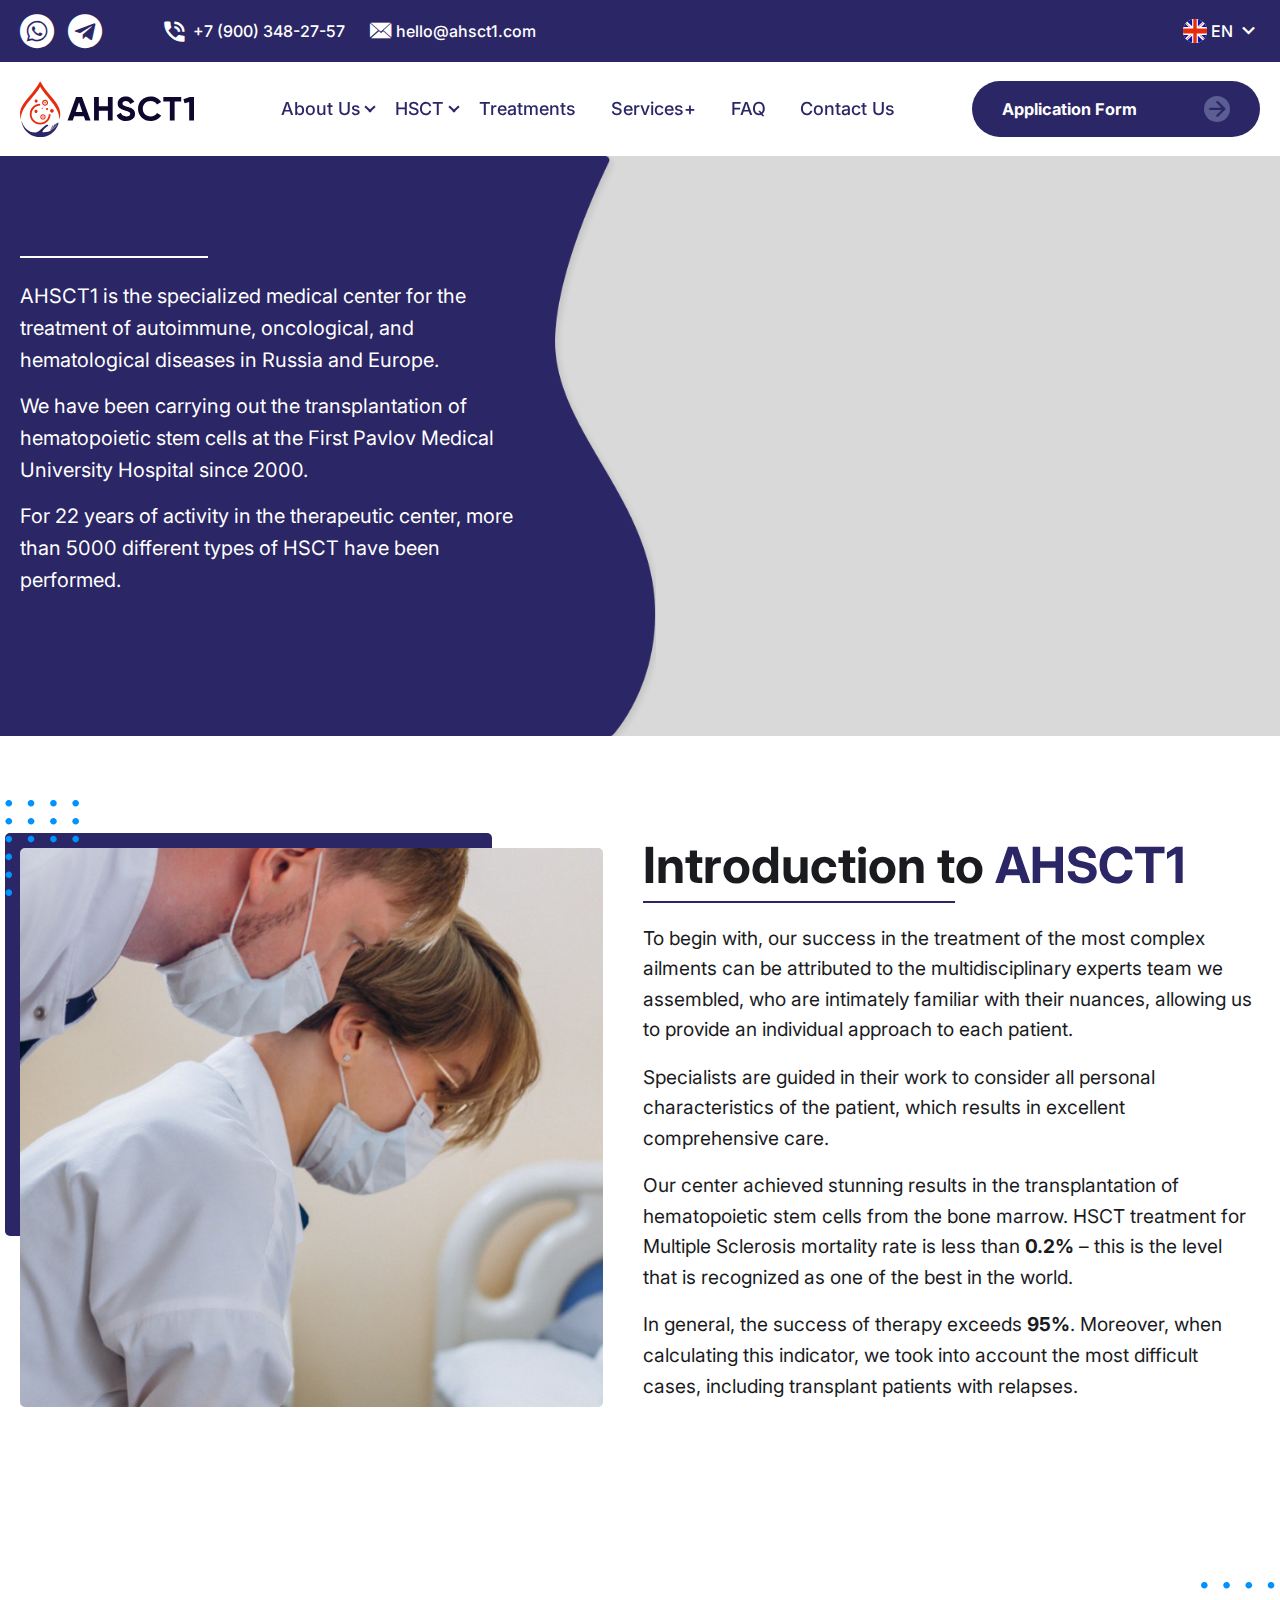
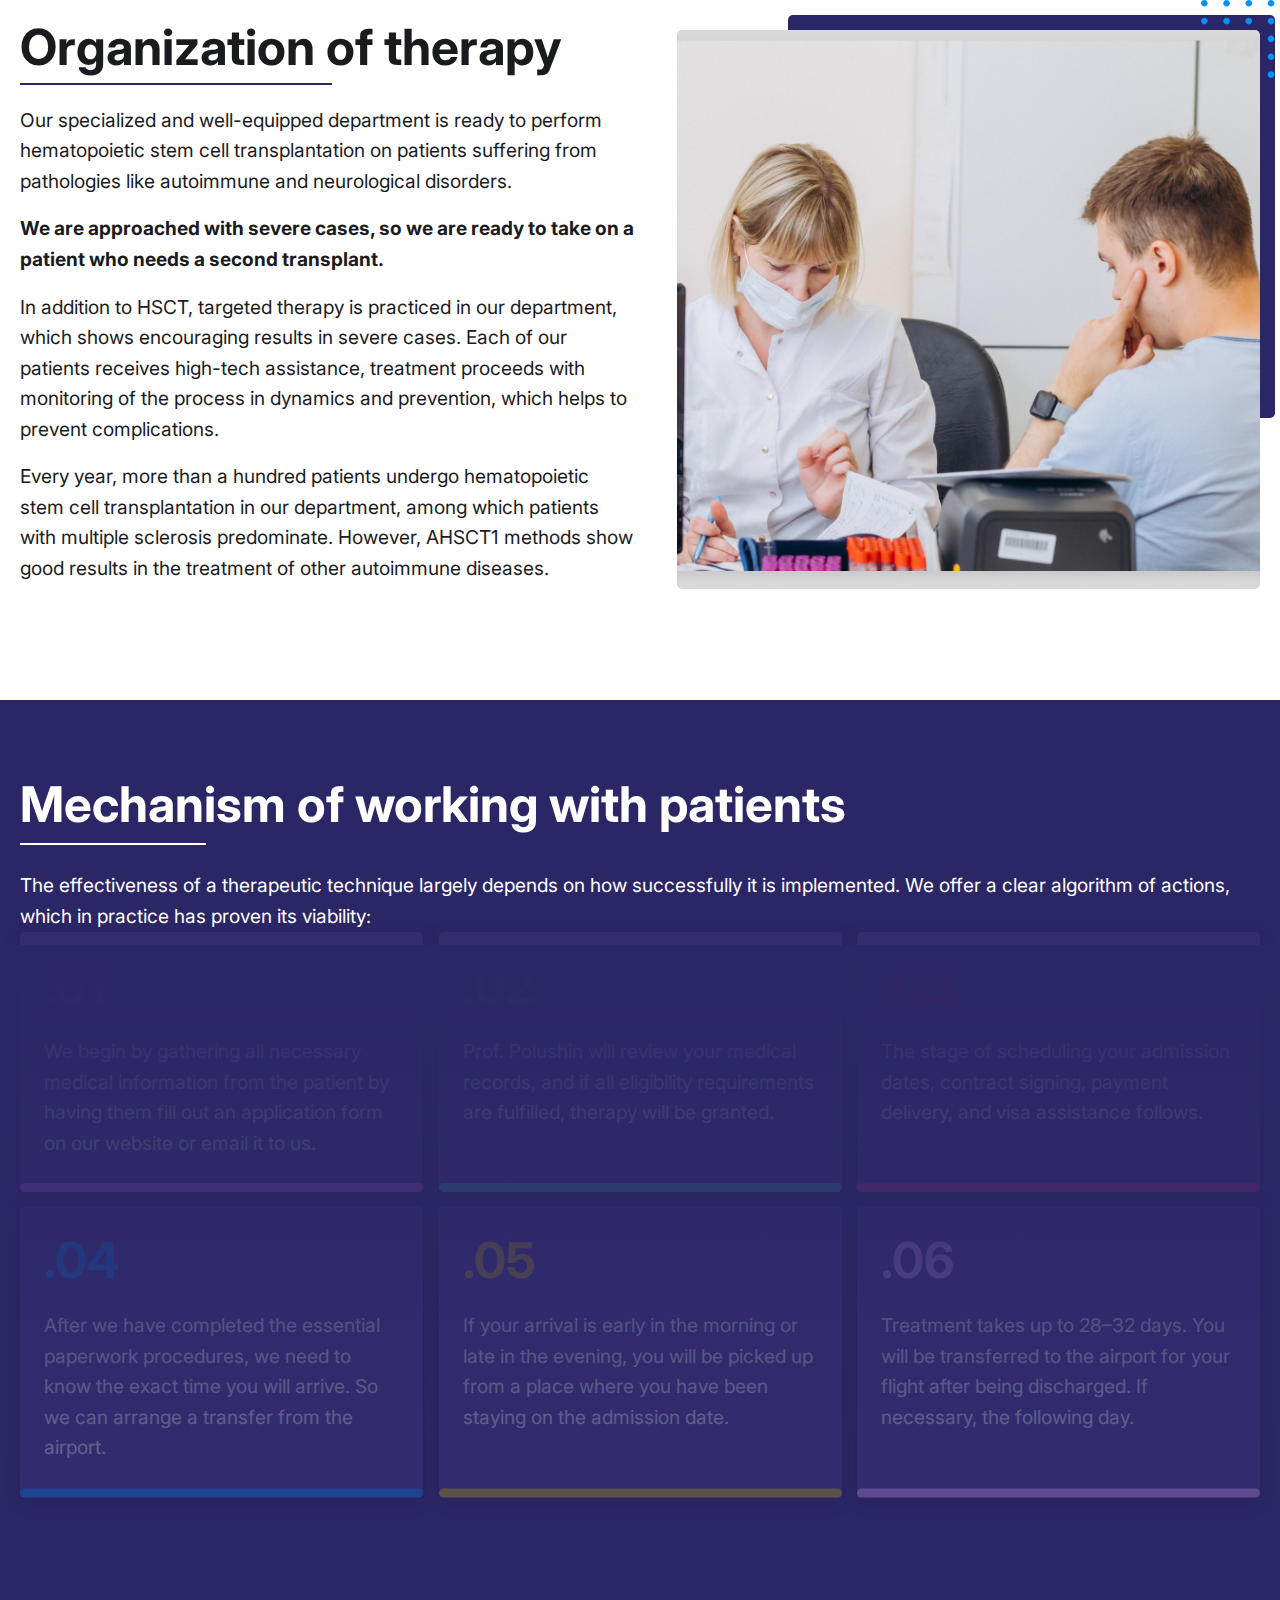
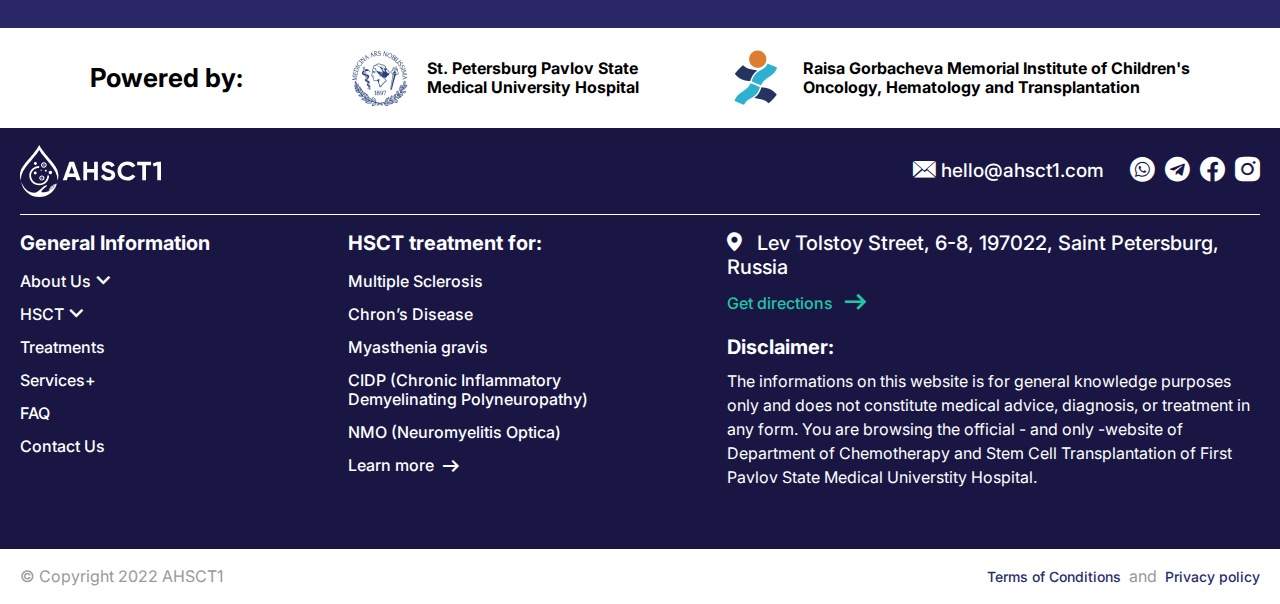
==== commit b02d415f: "Add files via upload" ====
--- a/aboutUs.html
+++ b/aboutUs.html
@@ -25,19 +25,19 @@
 		<meta name="format-detection" content="telephone=no">
 	</head>
 	<!-- Отображаемое тело страницы -->
-	<body>
+	<body class="abtbody">
+		<div class="buttton-scrol">
+			<span class="icon-pointer"></span>
+		</div>
 		<div class="wrapper">
-			<div class="buttton-scrol">
-				<span class="icon-pointer"></span>
-			</div>
 			<header class="header">
 				<div class="header-top">
 					<div class="container">
 						<a href="" class="logo-mb">
-							<img src="img/header/logo-mb.png" alt="">
+							<img src="img/header/logo-mb.svg" alt="">
 						</a>
 						<a href="" class="logo-text">
-							<img src="img/header/logo-text.png" alt="">
+							<img src="img/header/logo-text.svg" alt="">
 						</a>
 						<div data-da=".burger-footer__icon, 767, last" class="header-top__links">
 							<a href="#" class="header-top__icon-link icon-watsap"></a>
@@ -131,9 +131,6 @@
 										<li>
 											<a href="#" class="menu__sub-link link-blek-hover link-hover">Our team</a>
 										</li>
-										<li>
-											<a href="#" class="menu__sub-link link-blek-hover link-hover">HSCT Centre</a>
-										</li>
 									</ul>
 								</li>
 								<li class="header__link _header-list-wrapper">
@@ -146,7 +143,7 @@
 									</button>
 									<ul class="menu__sub-list _menu__wrapper">
 										<li>
-											<a href="#" class="menu__sub-link link-blek-hover link-hover">What is HSCT</a>
+											<a href="#" class="menu__sub-link link-blek-hover link-hover">What is HSCT?</a>
 										</li>
 										<li>
 											<a href="#" class="menu__sub-link link-blek-hover link-hover">Before HSCT</a>
@@ -159,6 +156,9 @@
 										</li>
 										<li>
 											<a href="#" class="menu__sub-link link-blek-hover link-hover">Annual Check - Up</a>
+										</li>
+										<li>
+											<a href="#" class="menu__sub-link link-blek-hover link-hover">Application form</a>
 										</li>
 									</ul>
 								</li>
@@ -186,7 +186,7 @@
 						</nav>
 						<a href="" data-da=".burger__wrapper, 767, first" class="header-bottom__button button-hover-blue">
 							<span class="header-bottom__button_text">
-								Request a consultation
+								Application Form
 							</span>
 							<span class="header-bottom__button_icon icon-button"></span>
 						</a>
@@ -214,97 +214,116 @@
 					</div>
 				</div>
 			</header>
-			<div class="index-blok">
+			<div class="index-blok abindex-blok">
 				<div class="container">
 					<div class="index-blok__body">
 						<div class="index-blok__content">
-							<img src="img/decor-img/1.svg" alt="" class="index-blok__decor-img_one">
-							<img src="img/decor-img/2.svg" alt="" class="index-blok__decor-img_two">
-
 							<img src="img/index-blok/decor.png" alt="" class="index-blok__content_img">
 							<img src="img/index-blok/decor-mb.png" alt="" class="index-blok__content_img-mb">
-
 							<div class="index-blok__title index-blok__title_decor">
-								<span class="index-blok__title_first">About Us</span>
+								About Us
 							</div>
 							<div class="index-blok__text">
 								<p>
-									AHSCT1 is the specialized medical center for treatment of autoimmune, oncological and hematological diseases in Russia and Europe.
-								</p>
-								<p>
-									We have been carrying out transplantation of hematopoietic stem cells at First Pavlov Medical University hospital since 2000.
-								</p>
-								<p>
-									For 22 years of activity in the therapeutic center, more than 5000 different types of HSCT have been performed.
-								</p>
-							</div>
-						</div>
-						<div class="index-blok-img">
-							<div class="index-blok-img__content ibg">
-								<img src="img/index-blok/img2.jpg" alt="">
+									AHSCT1 is the specialized medical center for the treatment
+of autoimmune, oncological, and hematological diseases in Russia
+and Europe. 
+
+								</p>
+								<p>
+									We have been carrying out the transplantation of hematopoietic 
+stem cells at the First Pavlov Medical University Hospital since 2000.
+
+								</p>
+								<p>
+									For 22 years of activity in the therapeutic center, more than 
+5000 different types of HSCT have been performed.
+
+								</p>
 							</div>
 						</div>
 					</div>
 				</div>
 			</div>
-			<div class="text-blok _anim-items">
+			<div class="text-blok">
 				<div class="container">
 					<div class="text-blok__body">
 						<div class="text-blok-img">
 							<img src="img/text-blok/decor.svg" alt="" class="text-blok-img__decor">
-							<div class="text-blok-img__content ibg">
-								<img src="img/text-blok/img2.jpg" alt="">
+							<div class="text-blok-img__content frjs ibg" style="background-image: url('./img/photos/abtimg(2).png');">
+								<img src="/img/photos/abtimg(2).png" alt="">
 							</div>
 						</div>
 						<div class="text-blok__content">
 							<div class="text-blok__title">
 								Introduction to <span>AHSCT1</span>
 							</div>
-							<div class="text-blok__text">
-								<p>
-									First of all, our success in the field of treatment of the most complex ailments is explained by the multi – disciplinary experts team brought together who are thoroughly familiar with their specifics, so we can provide an individual approach to each patient.
-								</p>
-								<p>
-									In their work, specialists are guided to take into account all personal characteristics of the patient, thanks to which comprehensive care shows excellent results.
-								</p>
-								<p>
-									Our center achieved stunning results in the transplantation of
-									hematopoietic stem cells of the bone marrow. HSCT treatment for Multiple Sclerosis mortality rate is less than 0.2% – this is the level that is recognized as one of the best in the world.
-								</p>
-								<p>
-									In general, the success of therapy exceeds 95%. Moreover, when calculating this indicator, we took into account the most difficult cases, including transplant patients with relapses.
+							<div class="text-blok__text frjs">
+								<p>
+									To begin with, our success in the treatment of the most complex ailments
+can be attributed to the multidisciplinary experts team we assembled, 
+who are intimately familiar with their nuances, allowing us to provide
+an individual approach to each patient.
+
+								</p>
+								<p>
+									Specialists are guided in their work to consider all personal characteristics 
+of the patient, which results in excellent comprehensive care.
+
+								</p>
+								<p>
+									Our center achieved stunning results in the transplantation of hematopoietic 
+stem cells from the bone marrow. HSCT treatment for Multiple Sclerosis 
+mortality rate is less than <b>0.2%</b> – this is the level that is recognized 
+as one of the best in the world.
+
+								</p>
+								<p>
+									In general, the success of therapy exceeds <b>95%</b>. Moreover, when calculating
+this indicator, we took into account the most difficult cases, including
+transplant patients with relapses.
+
 								</p>
 							</div>
 						</div>
 					</div>
 				</div>
 			</div>
-			<div class="text-blok _anim-items text-blok_right">
+			<div class="text-blok text-blok_right">
 				<div class="container">
 					<div class="text-blok__body">
 						<div class="text-blok__content">
 							<div class="text-blok__title">
 								Organization of therapy
 							</div>
-							<div class="text-blok__text">
-								<p>
-									We have equipped a specialized department to work with patients with pathologies such as autoimmune diseases and neurological and perform autologous hematopoietic stem cell transplantation. We are approached with severe cases, because we are ready to take on a patient who needs the second transplant.
-								</p>
-								<p>
-									In addition to HSCT, targeted therapy is practiced in our department, which shows encouraging results in severe cases. Each of our patients receives high-tech assistance, treatment proceeds with monitoring of the process in dynamics and prevention, which helps to prevent complications. Every year, more than a hundred patients undergo hematopoietic stem cell transplantation in our department, among which patients with multiple sclerosis predominate. However, AHSCT1 methods show good results in the treatment of other autoimmune diseases.
+							<div class="text-blok__text frjs">
+								<p>
+									Our specialized and well-equipped department is ready to perform hematopoietic stem cell transplantation on patients suffering from pathologies like autoimmune and neurological disorders.
+								</p>
+								<p><b>
+									We are approached with severe cases, so we are ready to take on a patient who needs a second transplant.
+								</b></p>
+								<p>
+									In addition to HSCT, targeted therapy is practiced in our department, which shows encouraging results in severe cases. Each of our patients receives 
+high-tech assistance, treatment proceeds with monitoring of the process in 
+dynamics and prevention, which helps to prevent complications.
+
+								</p>
+								<p>
+									Every year, more than a hundred patients undergo hematopoietic stem cell transplantation in our department, among which patients with multiple sclerosis predominate. However, AHSCT1 methods show good results in the treatment of other autoimmune diseases.
 								</p>
 							</div>
 						</div>
 						<div class="text-blok-img text-blok-img_right">
 							<img src="img/text-blok/decor.svg" alt="" class="text-blok-img__decor">
-							<div class="text-blok-img__content ibg">
-								<img src="img/text-blok/img3.jpg" alt="">
+							<div class="text-blok-img__content  frjs ibg" style="background-image: url('./img/photos/abtimg(1).png');">
+								<img src="/img/photos/abtimg(2).png" alt="">
 							</div>
 						</div>
 					</div>
 				</div>
 			</div>
-			<div class="working-mechanism _anim-items">
+			<div class="working-mechanism">
 				<div class="container">
 					<div class="working-mechanism__title">
 						Mechanism of working with patients
@@ -313,99 +332,127 @@
 						The effectiveness of a therapeutic technique largely depends on how successfully it is implemented. We offer a clear algorithm of actions, which in practice has proven its viability:
 					</div>
 					<div class="working-mechanism__body">
-						<div class="working-mechanism-blok working-mechanism-blok_purple">
+						<div class="working-mechanism-blok working-mechanism-blok_purple frjs">
 							<div class="working-mechanism-blok__title">
 								.01
 							</div>
 							<div class="working-mechanism-blok__text">
-								At the first stage, we collect all
-								necessary medical information from
-								patient, by filling application form
-								at our website or by emailing us.
-							</div>
-						</div>
-						<div class="working-mechanism-blok working-mechanism-blok_green">
+								We begin by gathering all necessary medical 
+								information from the patient by having them
+								fill out an application form <br>
+								on our website or
+								email it to us. 
+
+							</div>
+						</div>
+						<div class="working-mechanism-blok working-mechanism-blok_green frjs">
 							<div class="working-mechanism-blok__title">
 								.02
 							</div>
 							<div class="working-mechanism-blok__text">
-								At the first stage, we collect all
-								necessary medical information from
-								patient, by filling application form
-								at our website or by emailing us.
-							</div>
-						</div>
-						<div class="working-mechanism-blok working-mechanism-blok_red">
+								Prof. Polushin will review your medical records,
+								and if all eligibility requirements are fulfilled, 
+								therapy will be granted.
+
+							</div>
+						</div>
+						<div class="working-mechanism-blok working-mechanism-blok_red frjs">
 							<div class="working-mechanism-blok__title">
 								.03
 							</div>
 							<div class="working-mechanism-blok__text">
-								At the first stage, we collect all
-								necessary medical information from
-								patient, by filling application form
-								at our website or by emailing us.
-							</div>
-						</div>
-						<div class="working-mechanism-blok working-mechanism-blok_blue">
+								The stage of scheduling your admission dates, 
+contract signing, payment delivery, and
+visa assistance follows.
+
+							</div>
+						</div>
+						<div class="working-mechanism-blok working-mechanism-blok_blue frjs">
 							<div class="working-mechanism-blok__title">
 								.04
 							</div>
 							<div class="working-mechanism-blok__text">
-								At the first stage, we collect all
-								necessary medical information from
-								patient, by filling application form
-								at our website or by emailing us.
-							</div>
-						</div>
-						<div class="working-mechanism-blok working-mechanism-blok_yellow">
+								After we have completed the essential
+paperwork procedures, we need to know
+the exact time you will arrive.
+So we can arrange a transfer from the airport.
+
+							</div>
+						</div>
+						<div class="working-mechanism-blok working-mechanism-blok_yellow frjs">
 							<div class="working-mechanism-blok__title">
 								.05
 							</div>
 							<div class="working-mechanism-blok__text">
-								At the first stage, we collect all
-								necessary medical information from
-								patient, by filling application form
-								at our website or by emailing us.
-							</div>
-						</div>
-						<div class="working-mechanism-blok working-mechanism-blok_pink">
+								If your arrival is early in the morning 
+or late in the evening, you will be picked up
+from a place where you have been staying
+on the admission date.
+
+							</div>
+						</div>
+						<div class="working-mechanism-blok working-mechanism-blok_pink frjs">
 							<div class="working-mechanism-blok__title">
 								.06
 							</div>
 							<div class="working-mechanism-blok__text">
-								At the first stage, we collect all
-								necessary medical information from
-								patient, by filling application form
-								at our website or by emailing us.
+								Treatment takes up to 28–32 days. 
+You will be transferred to the airport
+for your flight after being discharged.
+If necessary, the following day. 
+
 							</div>
 						</div>
 					</div>
 				</div>
 			</div>
 			<footer class="footer">
+				<div class="footer-top">
+					<div class="container">
+						<div class="footer-top__body">
+							<div class="footer-top__title">
+								Powered by:
+							</div>
+							<div class="footer-top-blok">
+								<img src="img/footer/1.png" alt="" class="footer-top-blok__img">
+								<span>
+									St. Petersburg Pavlov State <br>
+									Medical University Hospital
+								</span>
+							</div>
+							<div class="footer-top-blok">
+								<img src="img/footer/2.png" alt="" class="footer-top-blok__img">
+								<span>
+									Raisa Gorbacheva Memorial Institute of Children's <br>
+									Oncology, Hematology and Transplantation
+								</span>
+							</div>
+						</div>
+					</div>
+				</div>
 				<div class="footer-wrapper">
 					<div class="container">
 						<div class="footer-wrapper-top">
-							<div class="footer-wrapper-top__logo">
+							<a href="" class="footer-wrapper-top__logo">
 								<img src="img/footer/logo.svg" alt="">
-							</div>
+							</a>
 							<div class="footer-wrapper-top__list">
-								<div class="footer-wrapper-top__link footer-wrapper-top__link_text">
+								<a href="" class="footer-wrapper-top__link footer-wrapper-top__link_text link-hover">
 									<span class="icon-envelope"></span>
 									hello@ahsct1.com
-								</div>
-								<div class="footer-wrapper-top__link">
+								</a>
+								<a href="" class="footer-wrapper-top__link link-hover">
 									<span class="icon-watsap"></span>
-								</div>
-								<div class="footer-wrapper-top__link">
+								</a>
+								<a href="" class="footer-wrapper-top__link link-hover">
 									<span class="icon-telegram"></span>
-								</div>
-								<div class="footer-wrapper-top__link">
+								</a>
+								<a href="" class="footer-wrapper-top__link link-hover">
 									<span class="icon-facebook"></span>
-								</div>
-								<div class="footer-wrapper-top__link">
+								</a>
+								<a href="" class="footer-wrapper-top__link link-hover">
 									<span class="icon-instagram-black"></span>
-								</div>
+								</a>
 							</div>
 						</div>
 						<div class="footer-wrapper__body">
@@ -414,60 +461,60 @@
 									General Information
 								</div>
 								<div class="footer-wrapper-link">
-									<button tabindex="-1" type="button" data-spoller class="footer-wrapper-link__title">
+									<button tabindex="-1" type="button" data-spoller class="footer-wrapper-link__title link-hover">
 										About Us <span class="icon-coolicon"></span>
 									</button>
 									<div class="footer-wrapper-link__sub-list">
-										<a href="">
-											kfyukuy77
-										</a>
-										<a href="">
-											sre1
-										</a>
-										<a href="">
-											sre2
-										</a>
-										<a href="">
-											sre3
+										<a href="" class="link-hover">
+											About Us
+										</a>
+										<a href="" class="link-hover">
+											Our team
+										</a>
+										<a href="" class="link-hover">
+											HSCT Centre
 										</a>
 									</div>
 								</div>
 								<div class="footer-wrapper-link">
-									<button tabindex="-1" type="button" data-spoller class="footer-wrapper-link__title">
+									<button tabindex="-1" type="button" data-spoller class="footer-wrapper-link__title link-hover">
 										HSCT <span class="icon-coolicon"></span>
 									</button>
 									<div class="footer-wrapper-link__sub-list">
-										<a href="">
-											kfyukuy77
-										</a>
-										<a href="">
-											sre1
-										</a>
-										<a href="">
-											sre2
-										</a>
-										<a href="">
-											sre3
+										<a href="" class="link-hover">
+											What is HSCT
+										</a>
+										<a href="" class="link-hover">
+											Before HSCT
+										</a>
+										<a href="" class="link-hover">
+											HSCT Step by Step
+										</a>
+										<a href="" class="link-hover">
+											Life After HSCT
+										</a>
+										<a href="" class="link-hover">
+											Annual Check - Up
 										</a>
 									</div>
 								</div>
 								<div class="footer-wrapper-link">
-									<a href="">
+									<a href="" class="link-hover">
 										Treatments
 									</a>
 								</div>
 								<div class="footer-wrapper-link">
-									<a href="">
+									<a href="" class="link-hover">
 										Services+
 									</a>
 								</div>
 								<div class="footer-wrapper-link">
-									<a href="">
+									<a href="" class="link-hover">
 										FAQ
 									</a>
 								</div>
 								<div class="footer-wrapper-link">
-									<a href="">
+									<a href="" class="link-hover">
 										Contact Us
 									</a>
 								</div>
@@ -477,43 +524,43 @@
 									HSCT treatment for:
 								</div>
 								<div class="footer-wrapper-link">
-									<a href="">
+									<a href="" class="link-hover">
 										Multiple Sclerosis
 									</a>
 								</div>
 								<div class="footer-wrapper-link">
-									<a href="">
+									<a href="" class="link-hover">
 										Chron’s Disease
 									</a>
 								</div>
 								<div class="footer-wrapper-link">
-									<a href="">
+									<a href="" class="link-hover">
 										Myasthenia gravis
 									</a>
 								</div>
 								<div class="footer-wrapper-link">
-									<a href="">
+									<a href="" class="link-hover">
 										CIDP (Chronic Inflammatory
 										Demyelinating Polyneuropathy)
 									</a>
 								</div>
 								<div class="footer-wrapper-link">
-									<a href="">
+									<a href="" class="link-hover">
 										NMO (Neuromyelitis Optica)
 									</a>
 								</div>
 								<div class="footer-wrapper-link">
-									<a href="">
+									<a href="" class="link-hover">
 										Learn more <span class="icon-pointer-reght"></span>
 									</a>
 								</div>
 							</div>
 							<div class="footer-wrapper-content">
 								<div class="footer-wrapper-content__wrapper">
-									<div class="footer-wrapper-content__geolocachion">
+									<a href="" class="footer-wrapper-content__geolocachion link-hover">
 										<span class="icon-cards"></span>
 										Lev Tolstoy Street, 6-8, 197022, Saint Petersburg, Russia
-									</div>
+									</a>
 									<div class="footer-wrapper-content__link">
 										<a href="">
 											Get directions
@@ -543,13 +590,13 @@
 							</div>
 						</div>
 						<div class="footer-bottom__list">
-							<a href="" class="footer-bottom__link">
+							<a href="" class="footer-bottom__link link-hover">
 								Terms of Conditions
 							</a>
 							<span class="footer-bottom__text">
 								and
 							</span>
-							<a href="" class="footer-bottom__link">
+							<a href="" class="footer-bottom__link link-hover">
 								Privacy policy
 							</a>
 						</div>
--- a/css/style.css
+++ b/css/style.css
@@ -298,6 +298,8 @@
         background: #2b2665; }
       .button-hover-blue-border:hover span {
         color: #fff; }
+      .button-hover-blue-border:hover .icon-button {
+        background: rgba(205, 222, 255, 0.3); }
       .button-hover-blue-border:active {
         opacity: 0.9; } }
 
@@ -447,6 +449,11 @@
   .__select[data-state="active"] .__select__label + .__select__input + .__select__label {
     max-height: 40px;
     border-top-width: 1px; }
+  .__select.__select_countries input {
+    cursor: pointer;
+    padding-left: 50px; }
+  .__select.__select_number input {
+    cursor: pointer; }
 
 .select-title__wrapper {
   position: relative;
@@ -473,6 +480,30 @@
     -webkit-transform: translate(3px, -50%) rotate(-45deg);
     -ms-transform: translate(3px, -50%) rotate(-45deg);
     transform: translate(3px, -50%) rotate(-45deg); }
+
+.select-title__img-countries {
+  position: absolute;
+  width: 28px;
+  height: 20px;
+  left: 12px;
+  top: 50%;
+  -webkit-transform: translateY(-50%);
+  -ms-transform: translateY(-50%);
+  transform: translateY(-50%);
+  z-index: 6;
+  border-radius: 2px;
+  background-color: #D9D9D9; }
+
+.__select__content-img {
+  width: 30px;
+  border-radius: 2px;
+  margin-right: 7px; }
+
+.__select__plud {
+  display: none;
+  max-height: 0;
+  max-width: 0;
+  pointer-events: none; }
 
 .__select__title {
   display: block;
@@ -559,6 +590,8 @@
   -ms-flex-direction: column;
   flex-direction: column;
   width: calc(100% - 6px);
+  max-height: 200px;
+  overflow: auto;
   background-color: #ffffff;
   border: 1px solid #c7ccd1;
   border-top: none;
@@ -587,6 +620,9 @@
   align-items: center;
   width: 100%;
   height: 40px;
+  -webkit-box-flex: 0;
+  -ms-flex: 0 0 40px;
+  flex: 0 0 40px;
   max-height: 0;
   padding: 0 16px;
   font-size: 16px;
@@ -757,14 +793,20 @@
 .header {
   position: relative;
   z-index: 1001; }
-  @media (min-width: 1064px) {
+  @media (min-width: 1064.1px) {
     .header.sticky .header-bottom {
-      top: 0;
-      -webkit-transition: all 0.1s ease 0s;
-      -o-transition: all 0.1s ease 0s;
-      transition: all 0.1s ease 0s;
+      top: 0 !important;
       -webkit-box-shadow: 0px 4px 15px 0px rgba(0, 0, 0, 0.3);
       box-shadow: 0px 4px 15px 0px rgba(0, 0, 0, 0.3); } }
+  @media (max-width: 1064px) {
+    .header {
+      padding-top: 55px; }
+      .header.sticky .header-top {
+        -webkit-box-shadow: 0px 8px 15px 0px rgba(0, 0, 0, 0.5);
+        box-shadow: 0px 8px 15px 0px rgba(0, 0, 0, 0.5); } }
+  @media (max-width: 767px) {
+    .header {
+      padding-top: 78px; } }
 
 .header-top {
   background: #2b2665;
@@ -785,7 +827,16 @@
     align-items: center; }
   @media (max-width: 1064px) {
     .header-top {
-      margin-bottom: 0px; } }
+      margin-bottom: 0px;
+      position: fixed;
+      left: 0;
+      top: 0;
+      width: 100%;
+      -webkit-transition: all 0.3s ease 0s;
+      -o-transition: all 0.3s ease 0s;
+      transition: all 0.3s ease 0s;
+      -webkit-box-shadow: 0px 8px 5px 0px rgba(0, 0, 0, 0);
+      box-shadow: 0px 8px 5px 0px rgba(0, 0, 0, 0); } }
   @media (max-width: 767px) {
     .header-top {
       background: #fff; } }
@@ -973,17 +1024,15 @@
 
 @media (max-width: 1064px) {
   .header-bottom {
-    padding: 8px 0; } }
+    padding: 8px 0;
+    top: auto !important; } }
 
 @media (max-width: 767px) {
   .header-bottom {
     display: none; } }
 
-@media (min-width: 1064px) {
+@media (min-width: 1064.1px) {
   .header-bottom {
-    -webkit-transition: all 0.3s ease 0s;
-    -o-transition: all 0.3s ease 0s;
-    transition: all 0.3s ease 0s;
     position: fixed;
     top: 62px;
     left: 0;
@@ -1799,13 +1848,8 @@
     background: #2b2665; } }
 
 .index-blok {
-  background: #D9D9D9; }
-  @media (max-width: 767px) {
-    .index-blok {
-      padding-bottom: 440px; } }
-  @media (max-width: 767px) and (max-width: 1540px) {
-    .index-blok {
-      padding-bottom: calc(200px + 240 * ((100vw - 320px) / 1220)); } }
+  background: #D9D9D9;
+  overflow: hidden; }
 
 .index-blok__body {
   font-size: 0;
@@ -1823,7 +1867,9 @@
   -webkit-box-flex: 0;
   -ms-flex: 0 0 43%;
   flex: 0 0 43%;
-  padding: 80px 0 120px;
+  position: relative;
+  z-index: 2;
+  padding: 90px 0 140px;
   position: relative;
   background: #2b2665; }
   .index-blok__content:before {
@@ -1838,6 +1884,9 @@
     -ms-transform: translateX(-100%);
     transform: translateX(-100%);
     background: #2b2665; }
+  .index-blok__content > * {
+    position: relative;
+    z-index: 20; }
   @media (max-width: 767px) {
     .index-blok__content {
       margin: 0 -15px;
@@ -1849,20 +1898,21 @@
 
 .index-blok__content_img {
   position: absolute;
-  right: 0;
+  right: 10px;
   top: 0;
   height: 100%;
   -webkit-transform: translateX(100%);
   -ms-transform: translateX(100%);
   transform: translateX(100%);
-  pointer-events: none; }
+  pointer-events: none;
+  z-index: 10; }
   @media (max-width: 767px) {
     .index-blok__content_img {
       display: none; } }
 
 .index-blok__content_img-mb {
   position: absolute;
-  bottom: 0;
+  bottom: 10px;
   left: 0;
   width: 100%;
   -webkit-transform: translateY(100%);
@@ -1968,10 +2018,18 @@
     background: #fff;
     left: 0;
     bottom: -12px; }
-  @media (max-width: 767px) {
-    .index-blok__title {
-      font-size: 32px;
-      line-height: 39px; } }
+  @media (max-width: 1064px) {
+    .index-blok__title * {
+      font-family: Inter;
+      font-size: 32px !important;
+      font-weight: 700 !important;
+      line-height: 39px !important;
+      color: #fff !important; }
+    .index-blok__title .symbols span {
+      font-size: 0;
+      display: none;
+      max-height: 0;
+      opacity: 0; } }
 
 @media (min-width: 1064px) {
   .index-blok__title .symbols._active span {
@@ -2071,6 +2129,77 @@
     .index-blok__button:hover span.index-blok__button_icon {
       background: #d0d1e9; } }
 
+.index-blok-img {
+  -webkit-box-flex: 0;
+  -ms-flex: 0 0 57%;
+  flex: 0 0 57%;
+  position: relative; }
+  @media (max-width: 767px) {
+    .index-blok-img {
+      margin: 0 -20px;
+      padding-top: 65%; } }
+  @media (max-width: 540px) {
+    .index-blok-img {
+      padding-top: 90%; } }
+
+.index-blok-img__content {
+  position: absolute;
+  left: -14vw;
+  top: 0;
+  height: 100%;
+  width: 70.5vw; }
+  @media (max-width: 1620px) {
+    .index-blok-img__content {
+      width: calc(120% + 20px);
+      left: 0; } }
+  @media (max-width: 1240px) {
+    .index-blok-img__content {
+      width: calc(100% + 120px); } }
+  @media (max-width: 767px) {
+    .index-blok-img__content {
+      left: 43%;
+      -webkit-transform: translateX(-50%);
+      -ms-transform: translateX(-50%);
+      transform: translateX(-50%);
+      width: 120%; } }
+
+.index-blok__decor-img_one {
+  position: absolute;
+  top: 0;
+  right: 0;
+  -webkit-transform: translateY(-20%);
+  -ms-transform: translateY(-20%);
+  transform: translateY(-20%);
+  pointer-events: none; }
+  @media (max-width: 767px) {
+    .index-blok__decor-img_one {
+      display: none; } }
+
+.index-blok__decor-img_two {
+  position: absolute;
+  top: 0;
+  left: 0;
+  -webkit-transform: translate(-100%, -60%);
+  -ms-transform: translate(-100%, -60%);
+  transform: translate(-100%, -60%);
+  pointer-events: none; }
+  @media (max-width: 767px) {
+    .index-blok__decor-img_two {
+      display: none; } }
+
+.index-blok__decor-img_three {
+  position: absolute;
+  right: 0;
+  bottom: 0;
+  z-index: 19;
+  -webkit-transform: translateY(60%);
+  -ms-transform: translateY(60%);
+  transform: translateY(60%);
+  pointer-events: none; }
+  @media (max-width: 767px) {
+    .index-blok__decor-img_three {
+      display: none; } }
+
 .index-contact__title {
   font-family: Inter;
   font-size: 18px;
@@ -2145,6 +2274,36 @@
   @media (max-width: 1540px) {
     .text-blok {
       padding-bottom: calc(50px + 70 * ((100vw - 320px) / 1220)); } }
+  .text-blok.text-blok_pading-none {
+    padding-top: 0; }
+  @media (min-width: 1064px) {
+    .text-blok._anim-items .text-blok__text p {
+      opacity: 0;
+      position: relative;
+      -webkit-transform: translateY(-50px);
+      -ms-transform: translateY(-50px);
+      transform: translateY(-50px);
+      -webkit-transition: all 1.5s ease 0s;
+      -o-transition: all 1.5s ease 0s;
+      transition: all 1.5s ease 0s; }
+    .text-blok._anim-active .text-blok__text p {
+      opacity: 1 !important;
+      -webkit-transform: translateY(0%) !important;
+      -ms-transform: translateY(0%) !important;
+      transform: translateY(0%) !important; }
+    .text-blok._anim-items .text-blok-img {
+      opacity: 0.3 !important;
+      -webkit-transform: translateY(70px);
+      -ms-transform: translateY(70px);
+      transform: translateY(70px);
+      -webkit-transition: all 1.5s ease 0s;
+      -o-transition: all 1.5s ease 0s;
+      transition: all 1.5s ease 0s; }
+    .text-blok._anim-active .text-blok-img {
+      -webkit-transform: translateY(0px);
+      -ms-transform: translateY(0px);
+      transform: translateY(0px);
+      opacity: 1 !important; } }
 
 .text-blok__body {
   font-size: 0;
@@ -2221,7 +2380,7 @@
       width: 74px; } }
 
 .text-blok-img__content {
-  background: #D9D9D9;
+  background-color: #D9D9D9;
   width: 100%;
   height: 559px;
   border-radius: 5px; }
@@ -2563,13 +2722,25 @@
   -webkit-box-shadow: 0px 4px 15px 0px rgba(0, 0, 0, 0.1);
   box-shadow: 0px 4px 15px 0px rgba(0, 0, 0, 0.1);
   border-radius: 5px;
-  padding: 25px; }
+  padding: 25px;
+  position: relative; }
   @media (max-width: 767px) {
     .diseases-blok {
       -webkit-box-flex: 0;
       -ms-flex: 0 0 100%;
       flex: 0 0 100%;
       margin-bottom: 20px; } }
+  @media (min-width: 1064px) {
+    .diseases-blok {
+      -webkit-transition: all 0.3s ease 0s;
+      -o-transition: all 0.3s ease 0s;
+      transition: all 0.3s ease 0s; }
+      .diseases-blok:hover {
+        -webkit-transform: perspective(50px) translateZ(2px);
+        transform: perspective(50px) translateZ(2px);
+        -webkit-box-shadow: 0px 8px 25px 0px rgba(0, 0, 0, 0.2);
+        box-shadow: 0px 8px 25px 0px rgba(0, 0, 0, 0.2);
+        z-index: 5; } }
 
 .diseases-blok__img {
   height: 80px;
@@ -2810,7 +2981,8 @@
 .stop-sclerosis {
   padding-top: 80px;
   padding-bottom: 80px;
-  background: #2b2665; }
+  background: #2b2665;
+  overflow: hidden; }
   @media (max-width: 1540px) {
     .stop-sclerosis {
       padding-top: calc(30px + 50 * ((100vw - 320px) / 1220)); } }
@@ -2859,7 +3031,8 @@
   -webkit-box-align: center;
   -ms-flex-align: center;
   align-items: center;
-  margin-bottom: 40px; }
+  margin-bottom: 40px;
+  position: relative; }
   @media (max-width: 920px) {
     .stop-sclerosis-body {
       -webkit-box-orient: vertical;
@@ -2982,7 +3155,7 @@
 .stop-sclerosis-img__content {
   width: 100%;
   padding-top: 63%;
-  background: #D9D9D9;
+  background-color: #D9D9D9;
   border-radius: 5px; }
 
 .stop-sclerosis-footer {
@@ -3095,6 +3268,39 @@
     .stop-sclerosis-footer__text {
       line-height: calc(25px + 7 * ((100vw - 320px) / 1220)); } }
 
+.stop-sclerosis-body__img-decor-one {
+  position: absolute;
+  left: 0;
+  top: 0;
+  -webkit-transform: translate(-110%, -30%);
+  -ms-transform: translate(-110%, -30%);
+  transform: translate(-110%, -30%); }
+  @media (max-width: 767px) {
+    .stop-sclerosis-body__img-decor-one {
+      display: none; } }
+
+.stop-sclerosis-body__img-decor-two {
+  position: absolute;
+  right: 0;
+  top: 30%;
+  -webkit-transform: translate(150%, -50%);
+  -ms-transform: translate(150%, -50%);
+  transform: translate(150%, -50%); }
+  @media (max-width: 767px) {
+    .stop-sclerosis-body__img-decor-two {
+      display: none; } }
+
+.stop-sclerosis-body__img-decor-three {
+  position: absolute;
+  right: 0;
+  bottom: 0;
+  -webkit-transform: translate(73%, 33%);
+  -ms-transform: translate(73%, 33%);
+  transform: translate(73%, 33%); }
+  @media (max-width: 767px) {
+    .stop-sclerosis-body__img-decor-three {
+      display: none; } }
+
 .additional-information {
   background: -webkit-gradient(linear, left top, left bottom, from(#E5EBFF), to(rgba(229, 235, 255, 0)));
   background: -webkit-linear-gradient(top, #E5EBFF 0%, rgba(229, 235, 255, 0) 100%);
@@ -3146,7 +3352,9 @@
     .additional-information-blok:hover .additional-information-blok__img div {
       width: 110%; }
     .additional-information-blok:hover .additional-information-blok__link {
-      padding-left: 25px; } }
+      padding-left: 25px; }
+    .additional-information-blok:hover .additional-information-blok__title {
+      color: rgba(209, 96, 232, 0.8); } }
 
 .additional-information-blok__img {
   padding-top: 60%;
@@ -3175,7 +3383,10 @@
   font-weight: 700;
   line-height: 31px;
   color: #1a1b1e;
-  margin-bottom: 14px; }
+  margin-bottom: 14px;
+  -webkit-transition: all 0.1s ease 0s;
+  -o-transition: all 0.1s ease 0s;
+  transition: all 0.1s ease 0s; }
 
 .additional-information-blok__text {
   font-family: Inter;
@@ -3332,7 +3543,10 @@
     position: relative;
     display: block;
     border: 3px solid #1a1b1e;
-    border-radius: 50%; }
+    border-radius: 50%;
+    -webkit-transition: all 0.5s ease 0s;
+    -o-transition: all 0.5s ease 0s;
+    transition: all 0.5s ease 0s; }
   .index-spoiler-content__title div span:before,
   .index-spoiler-content__title div span:after {
     content: "";
@@ -3364,6 +3578,14 @@
     -ms-transform: translate(-35%, -50%) rotate(90deg);
     transform: translate(-35%, -50%) rotate(90deg);
     background: rgba(26, 27, 30, 0); }
+  @media (min-width: 1064px) {
+    .index-spoiler-content__title:hover div span {
+      border: 3px solid #12aa8b; }
+    .index-spoiler-content__title:hover div span:before,
+    .index-spoiler-content__title:hover div span:after {
+      background: #12aa8b; }
+    .index-spoiler-content__title:active {
+      opacity: 0.9; } }
 
 .index-spoiler-content__content {
   font-family: Inter;
@@ -3512,7 +3734,25 @@
   font-weight: 500;
   line-height: 19px;
   color: #fff;
-  background: none; }
+  background: none;
+  position: relative;
+  -webkit-transition: all 0.3s ease 0s;
+  -o-transition: all 0.3s ease 0s;
+  transition: all 0.3s ease 0s; }
+  .footer-wrapper-link__title:before {
+    content: "";
+    height: 1px;
+    width: 100%;
+    background: #fff;
+    display: block;
+    position: absolute;
+    bottom: -2px;
+    left: 0;
+    opacity: 0;
+    pointer-events: none;
+    -webkit-transition: all 0.3s ease 0s;
+    -o-transition: all 0.3s ease 0s;
+    transition: all 0.3s ease 0s; }
   .footer-wrapper-link__title span {
     font-size: 11px;
     position: relative;
@@ -3526,6 +3766,11 @@
     -ms-transform: rotate(180deg);
     transform: rotate(180deg);
     top: -4px; }
+  @media (min-width: 1064px) {
+    .footer-wrapper-link__title:hover:before {
+      opacity: 1; }
+    .footer-wrapper-link__title:active {
+      opacity: 0.8; } }
 
 .footer-wrapper-link__sub-list {
   padding-left: 9px;
@@ -3748,7 +3993,16 @@
 
 .working-mechanism {
   background: #2b2665;
-  padding: 80px 0 100px 0; }
+  padding: 80px 0 100px 0;
+  overflow: hidden; }
+  @media (min-width: 1064px) {
+    .working-mechanism._anim-active .working-mechanism__body:before {
+      opacity: 0; }
+    .working-mechanism._anim-active .working-mechanism-blok {
+      opacity: 1;
+      -webkit-transform: translateY(0%);
+      -ms-transform: translateY(0%);
+      transform: translateY(0%); } }
 
 .working-mechanism__title {
   font-family: Inter;
@@ -3757,7 +4011,8 @@
   : 65px;
   color: #fff;
   margin-bottom: 45px;
-  position: relative; }
+  position: relative;
+  z-index: 2; }
   @media (max-width: 1540px) {
     .working-mechanism__title {
       font-size: calc(32px + 22 * ((100vw - 320px) / 1220)); } }
@@ -3782,7 +4037,9 @@
   font-weight: 400;
   line-height: 32px;
   color: #fff;
-  margin-bottom: 14px; }
+  margin-bottom: 14px;
+  position: relative;
+  z-index: 2; }
   @media (max-width: 1540px) {
     .working-mechanism__text {
       font-size: calc(16px + 4 * ((100vw - 320px) / 1220)); } }
@@ -3799,7 +4056,30 @@
   -ms-flex-pack: justify;
   justify-content: space-between;
   -ms-flex-wrap: wrap;
-  flex-wrap: wrap; }
+  flex-wrap: wrap;
+  position: relative; }
+  @media (min-width: 1064px) {
+    .working-mechanism__body:before {
+      content: "";
+      position: absolute;
+      left: 50%;
+      top: 0;
+      width: 120%;
+      height: 100%;
+      display: block;
+      background: #2b2665;
+      background: -webkit-gradient(linear, left top, left bottom, from(#2b2665), to(rgba(0, 0, 0, 0)));
+      background: -webkit-linear-gradient(#2b2665, rgba(0, 0, 0, 0));
+      background: -o-linear-gradient(#2b2665, rgba(0, 0, 0, 0));
+      background: linear-gradient(#2b2665, rgba(0, 0, 0, 0));
+      -webkit-transform: translate(-50%, 0%);
+      -ms-transform: translate(-50%, 0%);
+      transform: translate(-50%, 0%);
+      -webkit-transition: all 1s ease 0s;
+      -o-transition: all 1s ease 0s;
+      transition: all 1s ease 0s;
+      z-index: 2;
+      pointer-events: none; } }
 
 .working-mechanism-blok {
   background: #46408c;
@@ -3864,6 +4144,15 @@
       -ms-flex: 0 0 100%;
       flex: 0 0 100%;
       margin-bottom: 17px; } }
+  @media (min-width: 1064px) {
+    .working-mechanism-blok {
+      opacity: 0.3;
+      -webkit-transform: translateY(-5%);
+      -ms-transform: translateY(-5%);
+      transform: translateY(-5%);
+      -webkit-transition: all 1s ease 0s;
+      -o-transition: all 1s ease 0s;
+      transition: all 1s ease 0s; } }
 
 .working-mechanism-blok__title {
   font-family: Inter;
@@ -3942,7 +4231,7 @@
       margin: 0 -15px; } }
 
 .doctors-team-header__img_content {
-  background: #D9D9D9;
+  background-color: #D9D9D9;
   padding-top: 35%;
   -webkit-box-shadow: 0px 4px 15px 0px rgba(0, 0, 0, 0.1);
   box-shadow: 0px 4px 15px 0px rgba(0, 0, 0, 0.1);
@@ -3982,12 +4271,29 @@
   @media (max-width: 920px) {
     .doctors-team-item__body {
       display: block; } }
+  @media (min-width: 1064px) {
+    .doctors-team-item__body:hover .doctors-team-item__img > div {
+      width: 110%; } }
 
 .doctors-team-item__img {
   -webkit-box-flex: 0;
   -ms-flex: 0 0 489px;
   flex: 0 0 489px;
-  background: #D9D9D9; }
+  background: #D9D9D9;
+  position: relative;
+  overflow: hidden; }
+  .doctors-team-item__img > div {
+    position: absolute;
+    left: 50%;
+    top: 50%;
+    -webkit-transform: translate(-50%, -50%);
+    -ms-transform: translate(-50%, -50%);
+    transform: translate(-50%, -50%);
+    width: 100%;
+    height: 100%;
+    -webkit-transition: all 0.5s ease 0s;
+    -o-transition: all 0.5s ease 0s;
+    transition: all 0.5s ease 0s; }
   @media (max-width: 920px) {
     .doctors-team-item__img {
       padding-top: 50%; } }
@@ -4266,6 +4572,14 @@
       -webkit-box-direction: normal;
       -ms-flex-direction: column;
       flex-direction: column; } }
+  @media (min-width: 1064px) {
+    .disablity-status._active .disablity-status-header__blok {
+      opacity: 1;
+      -webkit-transform: translateY(0%);
+      -ms-transform: translateY(0%);
+      transform: translateY(0%); }
+    .disablity-status._active .disablity-status-header__img:before {
+      opacity: 1; } }
 
 .disablity-status__title-h1 {
   font-family: Inter;
@@ -4343,6 +4657,15 @@
   @media (max-width: 767px) {
       .disablity-status-header__blok:last-child {
         margin-bottom: 18px !important; } }
+  @media (min-width: 1064px) {
+    .disablity-status-header__blok {
+      opacity: 0;
+      -webkit-transition: all 0.5s ease 0s;
+      -o-transition: all 0.5s ease 0s;
+      transition: all 0.5s ease 0s;
+      -webkit-transform: translateY(-50%);
+      -ms-transform: translateY(-50%);
+      transform: translateY(-50%); } }
 
 .disablity-status-header__img {
   width: 100%;
@@ -4364,7 +4687,11 @@
     -webkit-transform: translate(100%, -50%);
     -ms-transform: translate(100%, -50%);
     transform: translate(100%, -50%);
-    z-index: 1; }
+    z-index: 1;
+    -webkit-transition: all 0.3s ease 2s;
+    -o-transition: all 0.3s ease 2s;
+    transition: all 0.3s ease 2s;
+    opacity: 0; }
   @media (max-width: 767px) {
     .disablity-status-header__img {
       -webkit-box-flex: 0;
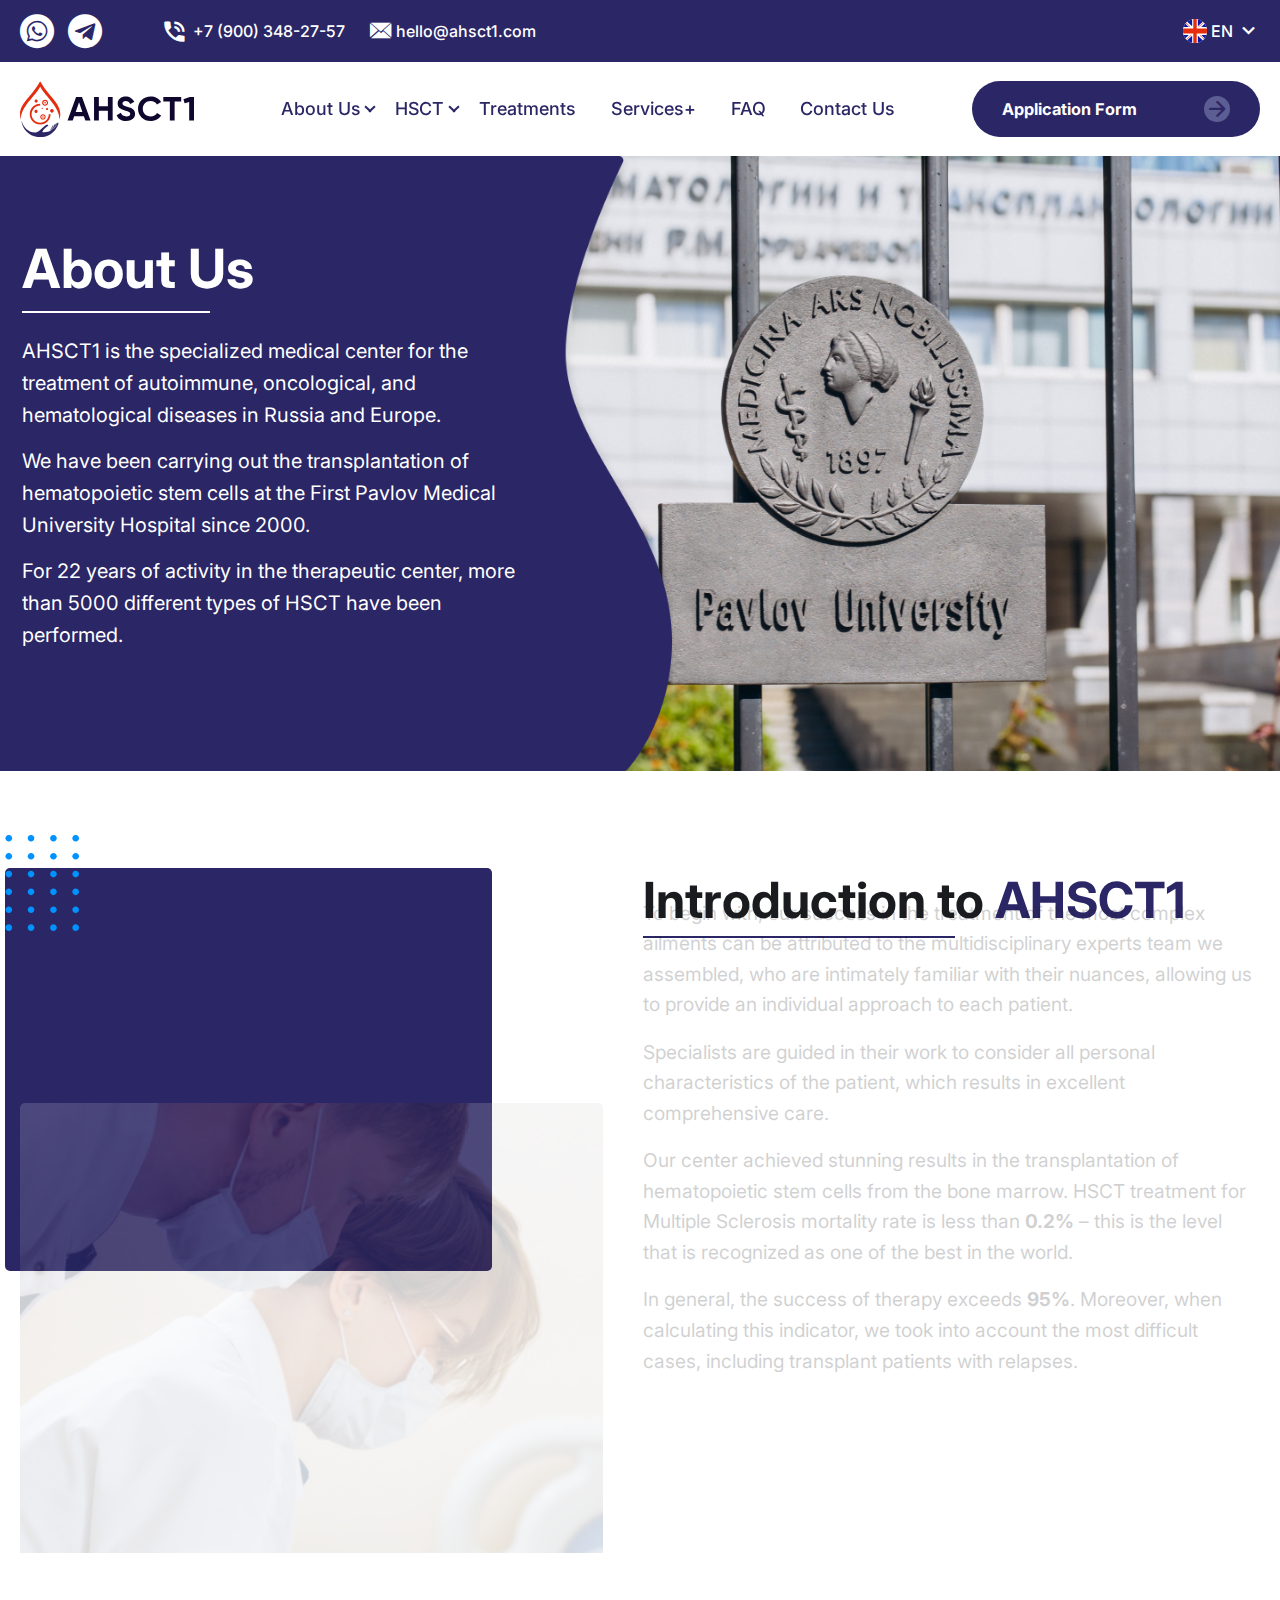
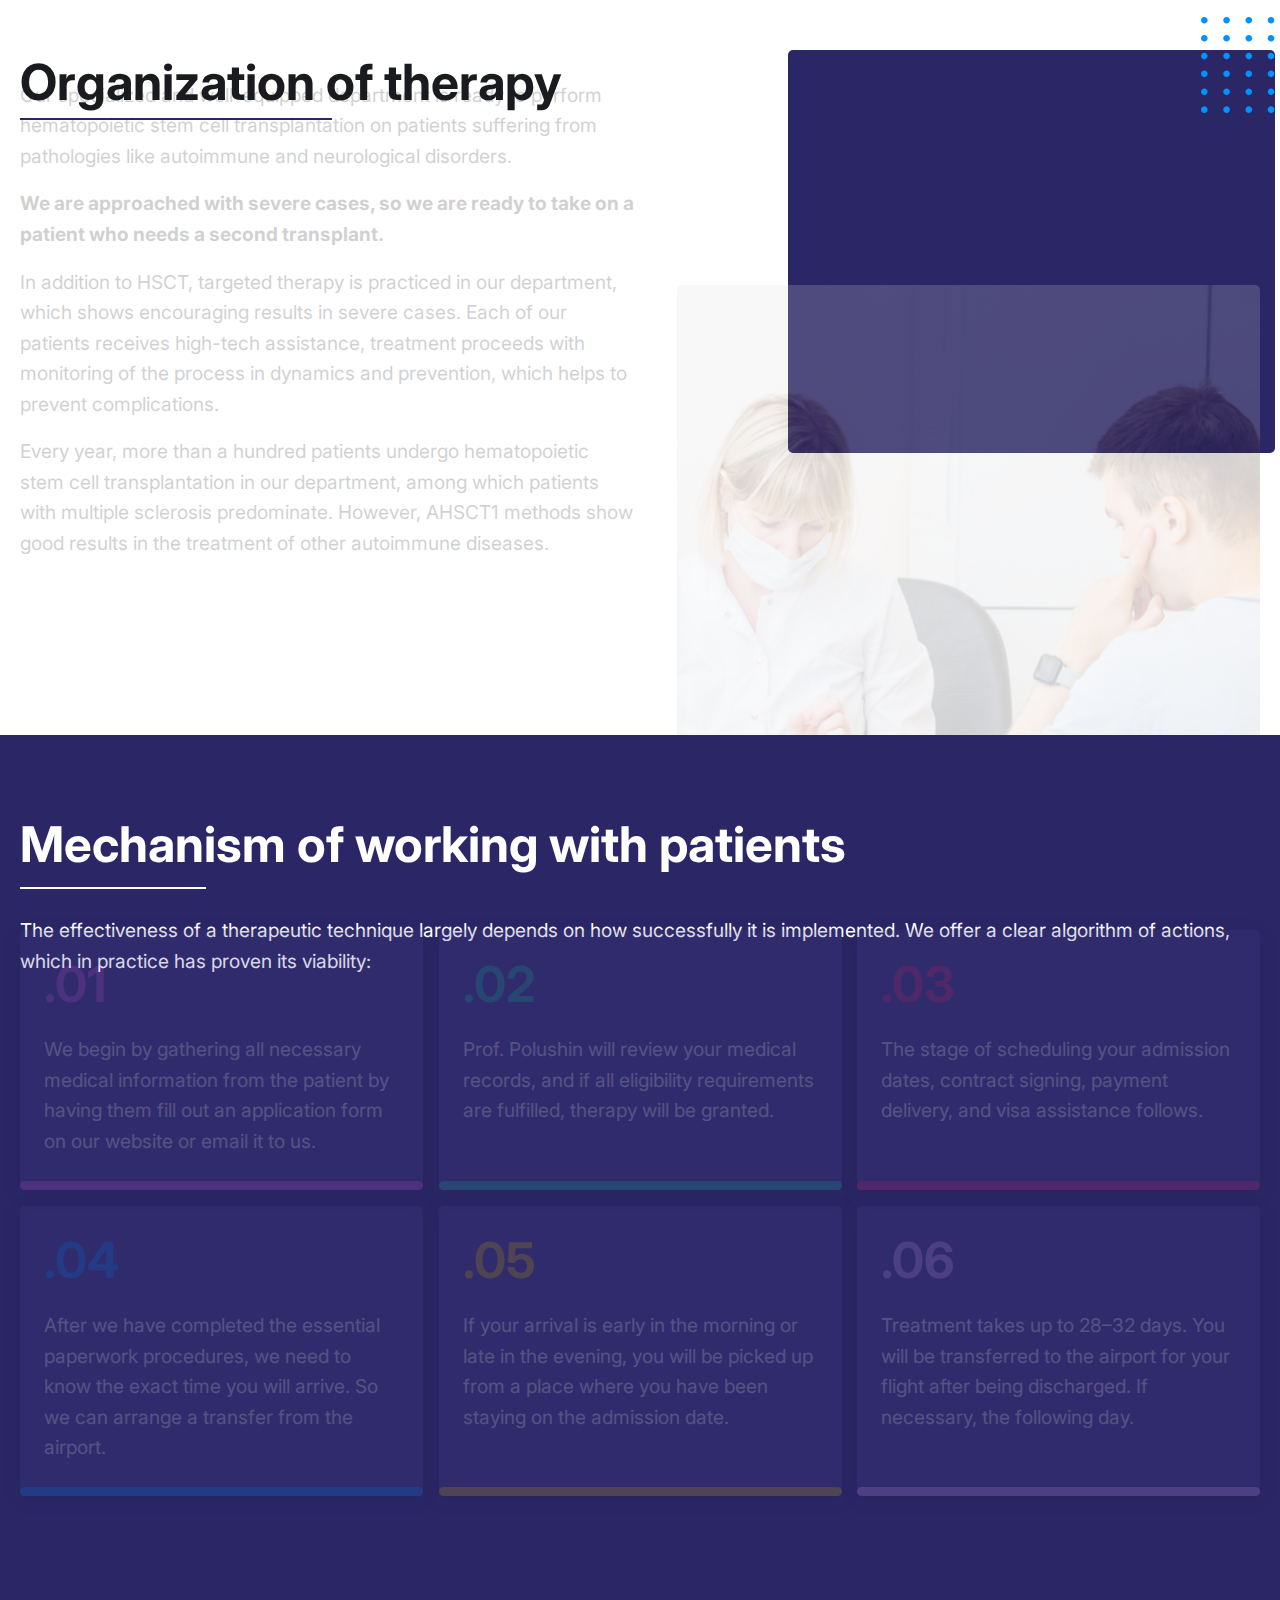
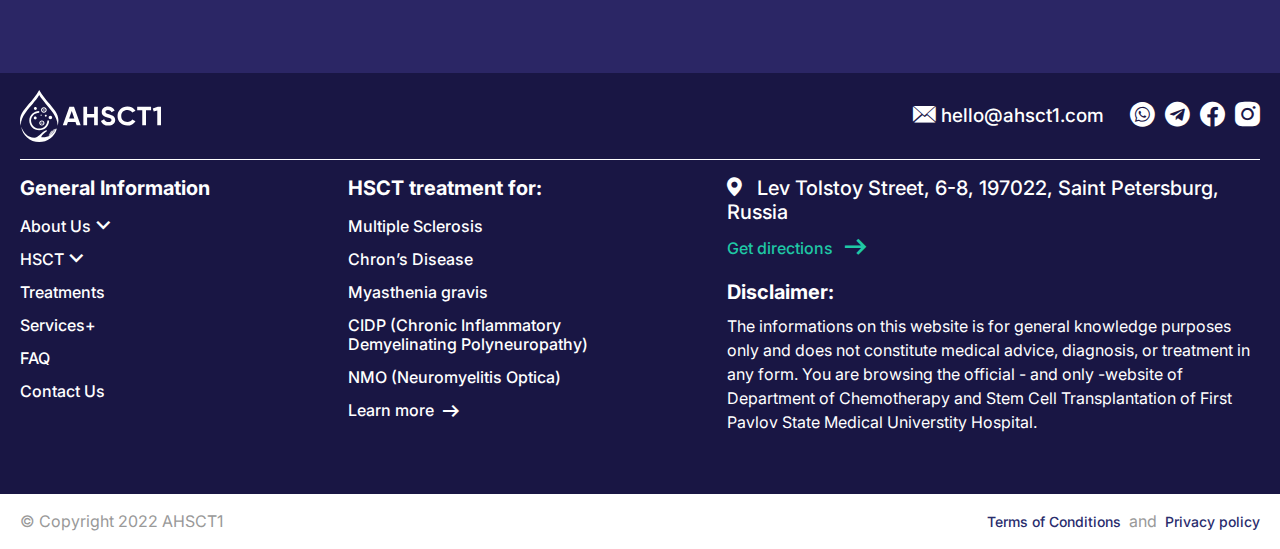
==== commit 4cb00192: "Add files via upload" ====
--- a/aboutUs.html
+++ b/aboutUs.html
@@ -339,9 +339,9 @@
 							<div class="working-mechanism-blok__text">
 								We begin by gathering all necessary medical 
 								information from the patient by having them
-								fill out an application form <br>
-								on our website or
-								email it to us. 
+								fill out an application form 
+								<span>on our website or
+								email it to us. </span>
 
 							</div>
 						</div>
--- a/css/style.css
+++ b/css/style.css
@@ -1,5 +1,6 @@
 @charset "UTF-8";
 /*Обнуление*/
+@import url("https://fonts.googleapis.com/css2?family=Inter:wght@400;500;700&display=swap");
 @import url("https://fonts.googleapis.com/css2?family=Inter:wght@400;500;700&display=swap");
 * {
   padding: 0;
@@ -75,6 +76,9 @@
   left: 0;
   opacity: 0;
   visibility: hidden; }
+
+body._lock {
+  overflow: hidden; }
 
 /*--------------------*/
 @font-face {
@@ -178,6 +182,6545 @@
   .container {
     max-width: none;
     padding: 0 15px; } }
+
+* {
+  padding: 0;
+  margin: 0;
+  border: 0; }
+
+*, *:before, *:after {
+  -moz-box-sizing: border-box;
+  -webkit-box-sizing: border-box;
+  box-sizing: border-box; }
+
+:focus, :active {
+  outline: none; }
+
+a:focus, a:active {
+  outline: none; }
+
+nav, footer, header, aside {
+  display: block; }
+
+html, body {
+  height: 100%;
+  width: 100%;
+  font-size: 100%;
+  line-height: 1;
+  font-size: 14px;
+  -ms-text-size-adjust: 100%;
+  -moz-text-size-adjust: 100%;
+  -webkit-text-size-adjust: 100%; }
+
+input, button, textarea {
+  font-family: inherit; }
+
+input::-ms-clear {
+  display: none; }
+
+button {
+  cursor: pointer; }
+
+button::-moz-focus-inner {
+  padding: 0;
+  border: 0; }
+
+a, a:visited {
+  text-decoration: none; }
+
+a:hover {
+  text-decoration: none; }
+
+ul li {
+  list-style: none; }
+
+img {
+  vertical-align: top; }
+
+h1, h2, h3, h4, h5, h6 {
+  font-size: inherit;
+  font-weight: inherit; }
+
+.ibg {
+  background-position: center;
+  background-size: contain;
+  background-repeat: no-repeat;
+  position: relative; }
+
+.ibg img {
+  width: 0;
+  height: 0;
+  position: absolute;
+  top: 0;
+  left: 0;
+  opacity: 0;
+  visibility: hidden; }
+
+@font-face {
+  font-family: 'Geometria';
+  src: url("../fonts/Geometria-Medium.eot");
+  src: local("Geometria Medium"), local("Geometria-Medium"), url("../fonts/Geometria-Medium.eot?#iefix") format("embedded-opentype"), url("../fonts/Geometria-Medium.woff") format("woff"), url("../fonts/Geometria-Medium.ttf") format("truetype");
+  font-weight: 500;
+  font-style: normal; }
+
+@font-face {
+  font-family: 'Geometria';
+  src: url("../fonts/Geometria.eot");
+  src: local("Geometria"), url("../fonts/Geometria.eot?#iefix") format("embedded-opentype"), url("../fonts/Geometria.woff") format("woff"), url("../fonts/Geometria.ttf") format("truetype");
+  font-weight: 400;
+  font-style: normal; }
+
+@font-face {
+  font-family: 'Geometria';
+  src: url("../fonts/Geometria-Bold.eot");
+  src: local("Geometria Bold"), local("Geometria-Bold"), url("../fonts/Geometria-Bold.eot?#iefix") format("embedded-opentype"), url("../fonts/Geometria-Bold.woff") format("woff"), url("../fonts/Geometria-Bold.ttf") format("truetype");
+  font-weight: 700;
+  font-style: normal; }
+
+@font-face {
+  font-family: 'icomoon';
+  src: url("../fonts/icomoon.eot?wuj431");
+  src: url("../fonts/icomoon.eot?wuj431#iefix") format("embedded-opentype"), url("../fonts/icomoon.ttf?wuj431") format("truetype"), url("../fonts/icomoon.woff?wuj431") format("woff"), url("../fonts/icomoon.svg?wuj431#icomoon") format("svg");
+  font-weight: 400;
+  font-style: normal;
+  font-display: block; }
+
+[class^="icon-"], [class*=" icon-"] {
+  font-family: "icomoon" !important;
+  speak: never;
+  font-style: normal;
+  font-weight: 400;
+  font-variant: normal;
+  text-transform: none;
+  line-height: 1;
+  -webkit-font-smoothing: antialiased;
+  -moz-osx-font-smoothing: grayscale; }
+
+.icon-phone_in_talk:before {
+  content: "\e900"; }
+
+.icon-button:before {
+  content: "\e901"; }
+
+.icon-slaider-left:before {
+  content: "\e902"; }
+
+.icon-slaider-reght:before {
+  content: "\e903"; }
+
+.icon-coolicon:before {
+  content: "\e904"; }
+
+.icon-pointer-reght:before {
+  content: "\e905"; }
+
+.icon-cards:before {
+  content: "\e906"; }
+
+.icon-envelope:before {
+  content: "\e907"; }
+
+.icon-watsap:before {
+  content: "\e909"; }
+
+.icon-telegram:before {
+  content: "\e90a"; }
+
+.icon-facebook:before {
+  content: "\e90b"; }
+
+.icon-instagram-black:before {
+  content: "\e90c"; }
+
+.icon-instagram:before {
+  content: "\e90d"; }
+
+.icon-pointer:before {
+  content: "\e90e"; }
+
+.container {
+  max-width: 1540px;
+  margin: 0 auto;
+  padding: 0 20px;
+  position: relative; }
+
+@media (max-width: 1240px) {
+  .container {
+    max-width: 1064px; } }
+
+@media (max-width: 1064px) {
+  .container {
+    max-width: 1200px; } }
+
+@media (max-width: 767px) {
+  .container {
+    max-width: none;
+    padding: 0 15px; } }
+
+.buttton-scrol {
+  position: fixed;
+  bottom: 10px;
+  right: 20px;
+  width: 60px;
+  height: 60px;
+  background: rgba(217, 217, 217, 0.7);
+  border-radius: 50%;
+  z-index: 1000;
+  -webkit-box-shadow: 0 4px 15px 0 rgba(0, 0, 0, 0);
+  box-shadow: 0 4px 15px 0 rgba(0, 0, 0, 0);
+  display: -webkit-box;
+  display: -ms-flexbox;
+  display: flex;
+  -webkit-box-pack: center;
+  -ms-flex-pack: center;
+  justify-content: center;
+  -webkit-box-align: center;
+  -ms-flex-align: center;
+  align-items: center;
+  -webkit-transition: all 0.3s ease 0s;
+  -o-transition: all 0.3s ease 0s;
+  transition: all 0.3s ease 0s;
+  cursor: pointer;
+  opacity: 0;
+  pointer-events: none; }
+
+.buttton-scrol span {
+  font-size: 22px;
+  color: #333;
+  -webkit-transform: rotate(-90deg);
+  -ms-transform: rotate(-90deg);
+  transform: rotate(-90deg);
+  -webkit-transition: all 0.3s ease 0s;
+  -o-transition: all 0.3s ease 0s;
+  transition: all 0.3s ease 0s;
+  cursor: pointer; }
+
+.buttton-scrol._active {
+  opacity: 1;
+  bottom: 20px;
+  pointer-events: auto;
+  -webkit-box-shadow: 0 4px 15px 0 rgba(0, 0, 0, 0.3);
+  box-shadow: 0 4px 15px 0 rgba(0, 0, 0, 0.3); }
+
+.buttton-scrol:hover {
+  background: rgba(31, 200, 165, 0.7); }
+
+.buttton-scrol:hover span {
+  color: #111; }
+
+.buttton-scrol:active {
+  opacity: .9;
+  -webkit-box-shadow: 0 4px 15px 0 rgba(0, 0, 0, 0.5);
+  box-shadow: 0 4px 15px 0 rgba(0, 0, 0, 0.5); }
+
+@media (min-width: 1064px) {
+  .link-hover {
+    -webkit-transition: all 0.3s ease 0s;
+    -o-transition: all 0.3s ease 0s;
+    transition: all 0.3s ease 0s; }
+  .link-hover:hover {
+    color: #1fc8a5; }
+  .link-hover:active {
+    opacity: .8; } }
+
+@media (min-width: 1064px) {
+  .button-hover-blue {
+    -webkit-transition: all 0.3s ease 0s;
+    -o-transition: all 0.3s ease 0s;
+    transition: all 0.3s ease 0s; }
+  .button-hover-blue * {
+    -webkit-transition: all 0.3s ease 0s;
+    -o-transition: all 0.3s ease 0s;
+    transition: all 0.3s ease 0s; }
+  .button-hover-blue span:before {
+    -webkit-transition: all 0.3s ease 0s;
+    -o-transition: all 0.3s ease 0s;
+    transition: all 0.3s ease 0s; }
+  .button-hover-blue:hover {
+    background: #1fc8a5; }
+  .button-hover-blue:hover span:before {
+    color: #1fc8a5; }
+  .button-hover-blue:active {
+    opacity: .8; } }
+
+@media (min-width: 1064px) {
+  .button-hover-blue-border {
+    -webkit-transition: all 0.3s ease 0s;
+    -o-transition: all 0.3s ease 0s;
+    transition: all 0.3s ease 0s; }
+  .button-hover-blue-border * {
+    -webkit-transition: all 0.3s ease 0s;
+    -o-transition: all 0.3s ease 0s;
+    transition: all 0.3s ease 0s; }
+  .button-hover-blue-border:hover {
+    background: #2b2665; }
+  .button-hover-blue-border:hover span {
+    color: #fff; }
+  .button-hover-blue-border:active {
+    opacity: .9; } }
+
+@media (min-width: 1064px) {
+  .button-hover-green {
+    border: 1px solid #1fc8a5;
+    -webkit-transition: all 0.3s ease 0s;
+    -o-transition: all 0.3s ease 0s;
+    transition: all 0.3s ease 0s; }
+  .button-hover-green * {
+    -webkit-transition: all 0.3s ease 0s;
+    -o-transition: all 0.3s ease 0s;
+    transition: all 0.3s ease 0s; }
+  .button-hover-green span:before {
+    -webkit-transition: all 0.3s ease 0s;
+    -o-transition: all 0.3s ease 0s;
+    transition: all 0.3s ease 0s; }
+  .button-hover-green:hover {
+    background: rgba(31, 200, 165, 0); }
+  .button-hover-green:hover span {
+    color: #2b2665; }
+  .button-hover-green:hover span:before {
+    color: #2b2665; }
+  .button-hover-green:active {
+    opacity: .8; } }
+
+.form-blok {
+  font-size: 0;
+  display: -webkit-box;
+  display: -ms-flexbox;
+  display: flex;
+  -webkit-box-pack: justify;
+  -ms-flex-pack: justify;
+  justify-content: space-between; }
+
+.form-blok.form-blok_100 .input {
+  -webkit-box-flex: 0;
+  -ms-flex: 0 0 100%;
+  flex: 0 0 100%; }
+
+.form-blok .input {
+  -webkit-box-flex: 0;
+  -ms-flex: 0 0 49%;
+  flex: 0 0 49%; }
+
+@media (max-width: 767px) {
+  .form-blok {
+    display: block; } }
+
+.input {
+  padding: 12px 0; }
+
+.input__title {
+  font-family: Inter;
+  font-size: 16px;
+  font-weight: 700;
+  line-height: 19px;
+  color: #1a1b1e;
+  margin-bottom: 6px; }
+
+.input__body input {
+  width: 100%;
+  height: 57px;
+  background: #f7f7ff;
+  border: 1px solid #bdc5ed;
+  border-radius: 5px;
+  padding: 0 15px;
+  font-family: Inter;
+  font-size: 20px;
+  font-weight: 400;
+  line-height: 24px;
+  color: #1a1b1e; }
+
+.input__body input::-webkit-input-placeholder {
+  opacity: 1;
+  color: #1a1b1e; }
+
+.input__body input:-ms-input-placeholder {
+  opacity: 1;
+  color: #1a1b1e; }
+
+.input__body input::-ms-input-placeholder {
+  opacity: 1;
+  color: #1a1b1e; }
+
+.input__body input::placeholder {
+  opacity: 1;
+  color: #1a1b1e; }
+
+.input__body textarea {
+  width: 100%;
+  height: 114px;
+  background: #f7f7ff;
+  border: 1px solid #bdc5ed;
+  border-radius: 5px;
+  padding: 0 15px;
+  padding-top: 12px;
+  font-family: Inter;
+  font-size: 20px;
+  font-weight: 400;
+  line-height: 24px;
+  color: #1a1b1e; }
+
+.input__body textarea::-webkit-input-placeholder {
+  opacity: 1;
+  color: #1a1b1e; }
+
+.input__body textarea:-ms-input-placeholder {
+  opacity: 1;
+  color: #1a1b1e; }
+
+.input__body textarea::-ms-input-placeholder {
+  opacity: 1;
+  color: #1a1b1e; }
+
+.input__body textarea::placeholder {
+  opacity: 1;
+  color: #1a1b1e; }
+
+.input__body.input__body_icon {
+  position: relative; }
+
+.input__body.input__body_icon input {
+  padding-right: 40px; }
+
+.input__body .input__icon {
+  position: absolute;
+  right: 15px;
+  top: 50%;
+  width: 18px;
+  -webkit-transform: translateY(-50%);
+  -ms-transform: translateY(-50%);
+  transform: translateY(-50%); }
+
+.__select {
+  position: relative;
+  width: 100%;
+  height: 57px;
+  margin: 0 auto; }
+
+.__select[data-state="active"] .select-title__wrapper::before {
+  -webkit-transform: translate(-3px, -50%) rotate(-45deg);
+  -ms-transform: translate(-3px, -50%) rotate(-45deg);
+  transform: translate(-3px, -50%) rotate(-45deg); }
+
+.__select[data-state="active"] .select-title__wrapper::after {
+  -webkit-transform: translate(3px, -50%) rotate(45deg);
+  -ms-transform: translate(3px, -50%) rotate(45deg);
+  transform: translate(3px, -50%) rotate(45deg); }
+
+.__select[data-state="active"] .__select__content {
+  opacity: 1; }
+
+.__select[data-state="active"] .__select__label + .__select__input + .__select__label {
+  max-height: 40px;
+  border-top-width: 1px; }
+
+.select-title__wrapper {
+  position: relative;
+  width: 100%;
+  height: 100%; }
+
+.select-title__wrapper:before, .select-title__wrapper:after {
+  content: "";
+  position: absolute;
+  top: 50%;
+  right: 16px;
+  display: block;
+  width: 10px;
+  height: 2px;
+  -webkit-transition: all 0.3s ease-out;
+  -o-transition: all 0.3s ease-out;
+  transition: all 0.3s ease-out;
+  pointer-events: none;
+  background-color: #333;
+  -webkit-transform: translate(-3px, -50%) rotate(45deg);
+  -ms-transform: translate(-3px, -50%) rotate(45deg);
+  transform: translate(-3px, -50%) rotate(45deg);
+  z-index: 5; }
+
+.select-title__wrapper::after {
+  -webkit-transform: translate(3px, -50%) rotate(-45deg);
+  -ms-transform: translate(3px, -50%) rotate(-45deg);
+  transform: translate(3px, -50%) rotate(-45deg); }
+
+.__select__title {
+  display: block;
+  width: 100%;
+  height: 100%;
+  padding: 8px 16px;
+  font-size: 14px;
+  border-radius: 5px;
+  border: 1px solid #bdc5ed;
+  background: #f7f7ff;
+  font-family: Inter;
+  font-size: 20px;
+  font-weight: 400;
+  line-height: 24px;
+  color: #1a1b1e;
+  position: relative; }
+
+.__select__title::-webkit-input-placeholder {
+  color: #1a1b1e; }
+
+.__select__title:-ms-input-placeholder {
+  color: #1a1b1e; }
+
+.__select__title::-ms-input-placeholder {
+  color: #1a1b1e; }
+
+.__select__title::placeholder {
+  color: #1a1b1e; }
+
+.reset {
+  display: -webkit-box;
+  display: -ms-flexbox;
+  display: flex;
+  width: 230px;
+  padding: 8px 16px;
+  margin: 0 auto;
+  margin-bottom: 10px;
+  border: solid 1px #c7ccd1;
+  border-radius: 5px;
+  -webkit-transition: all 0.2s ease-out;
+  -o-transition: all 0.2s ease-out;
+  transition: all 0.2s ease-out;
+  cursor: pointer;
+  font-weight: 700;
+  background-color: #fff;
+  color: #333; }
+
+.reset:hover {
+  background-color: #f7f7ff;
+  color: #fff; }
+
+.__select__content {
+  position: absolute;
+  top: 57px;
+  left: 3px;
+  display: -webkit-box;
+  display: -ms-flexbox;
+  display: flex;
+  -webkit-box-orient: vertical;
+  -webkit-box-direction: normal;
+  -ms-flex-direction: column;
+  flex-direction: column;
+  width: calc(100% - 6px);
+  background-color: #fff;
+  border: 1px solid #c7ccd1;
+  border-top: none;
+  border-bottom-left-radius: 5px;
+  border-bottom-right-radius: 5px;
+  -webkit-transition: all 0.3s ease-out;
+  -o-transition: all 0.3s ease-out;
+  transition: all 0.3s ease-out;
+  opacity: 0;
+  z-index: 8; }
+
+.__select__input {
+  display: none; }
+
+.__select__input:checked + label {
+  background-color: #f7f7f7; }
+
+.__select__input:disabled + label {
+  opacity: .6;
+  pointer-events: none; }
+
+.__select__label {
+  display: -webkit-box;
+  display: -ms-flexbox;
+  display: flex;
+  -webkit-box-align: center;
+  -ms-flex-align: center;
+  align-items: center;
+  width: 100%;
+  height: 40px;
+  max-height: 0;
+  padding: 0 16px;
+  font-size: 16px;
+  -webkit-transition: all 0.2s ease-out;
+  -o-transition: all 0.2s ease-out;
+  transition: all 0.2s ease-out;
+  cursor: pointer;
+  overflow: hidden;
+  font-family: Inter;
+  font-size: 16px;
+  font-weight: 400;
+  line-height: 24px;
+  color: #1A1B1E; }
+
+.__select__label + input + .__select__label {
+  border-top: 0 solid #C7CCD160; }
+
+.__select__label:hover {
+  background-color: rgba(207, 207, 205, 0.8) !important; }
+
+.field__wrapper {
+  width: 100%;
+  position: relative;
+  margin: 15px 0;
+  text-align: center;
+  border: 1px dashed #BDC5ED;
+  height: 90px;
+  border-radius: 5px; }
+
+.field__wrapper._active .field__file {
+  opacity: 1; }
+
+.field__wrapper._active .field__wrapper-content {
+  opacity: 0;
+  pointer-events: none; }
+
+.field__file {
+  position: absolute;
+  left: 0;
+  top: 0;
+  width: 100%;
+  height: 100%;
+  line-height: 58px;
+  display: -webkit-box;
+  display: -ms-flexbox;
+  display: flex;
+  -webkit-box-pack: center;
+  -ms-flex-pack: center;
+  justify-content: center;
+  -webkit-box-align: center;
+  -ms-flex-align: center;
+  align-items: center;
+  font-family: Inter;
+  font-size: 20px;
+  font-weight: 400;
+  color: #1A1B1E;
+  opacity: 0; }
+
+.field__wrapper-content {
+  position: absolute;
+  left: 50%;
+  top: 50%;
+  -webkit-transform: translate(-50%, -50%);
+  -ms-transform: translate(-50%, -50%);
+  transform: translate(-50%, -50%);
+  font-size: 18px;
+  z-index: 10; }
+
+.field__wrapper-content_text {
+  font-family: Inter;
+  font-size: 20px;
+  font-weight: 400;
+  line-height: 24px;
+  color: #1A1B1E;
+  pointer-events: none; }
+
+.field__wrapper-content_link {
+  font-family: Inter;
+  font-size: 20px;
+  font-weight: 400;
+  line-height: 24px;
+  color: #1A1B1E;
+  position: relative;
+  text-decoration: underline;
+  cursor: pointer; }
+
+@media (min-width: 1064px) {
+  .field__wrapper-content_link:hover {
+    color: #555; } }
+
+.field__file::file-selector-button {
+  width: 15px;
+  opacity: 0;
+  pointer-events: none; }
+
+.checbox {
+  margin-bottom: 15px; }
+
+.checkbox {
+  position: absolute;
+  z-index: -1;
+  opacity: 0; }
+
+.checkbox + label {
+  position: relative;
+  padding: 0 0 0 35px;
+  cursor: pointer;
+  padding-top: 0;
+  font-family: Inter;
+  font-size: 16px;
+  font-weight: 400;
+  line-height: 19px;
+  letter-spacing: 0em;
+  text-align: left;
+  color: #1A1B1E;
+  display: block; }
+
+.checkbox + label:before {
+  content: '';
+  position: absolute;
+  top: 0;
+  left: 0;
+  width: 22px;
+  height: 22px;
+  border-radius: 3px;
+  border: 1px solid #BDC5ED;
+  -webkit-transition: .2s;
+  -o-transition: .2s;
+  transition: .2s; }
+
+.checkbox + label:after {
+  content: '';
+  position: absolute;
+  top: 11px;
+  left: 11px;
+  width: 12px;
+  height: 12px;
+  -webkit-transform: translate(-50%, -50%);
+  -ms-transform: translate(-50%, -50%);
+  transform: translate(-50%, -50%);
+  border-radius: 2px;
+  background: #1FC8A5;
+  -webkit-box-shadow: 0 2px 5px rgba(0, 0, 0, 0.3);
+  box-shadow: 0 2px 5px rgba(0, 0, 0, 0.3);
+  -webkit-transition: .2s;
+  -o-transition: .2s;
+  transition: .2s;
+  opacity: 0; }
+
+.checkbox:checked + label:after {
+  opacity: 1; }
+
+.header {
+  position: relative;
+  z-index: 1001; }
+
+@media (min-width: 1064px) {
+  .header.sticky .header-bottom {
+    top: 0;
+    -webkit-transition: all 0.1s ease 0s;
+    -o-transition: all 0.1s ease 0s;
+    transition: all 0.1s ease 0s;
+    -webkit-box-shadow: 0 4px 15px 0 rgba(0, 0, 0, 0.3);
+    box-shadow: 0 4px 15px 0 rgba(0, 0, 0, 0.3); } }
+
+.header-top {
+  background: #2b2665;
+  padding: 14px 0;
+  margin-bottom: 94px;
+  position: relative;
+  z-index: 10; }
+
+.header-top .container {
+  font-size: 0;
+  display: -webkit-box;
+  display: -ms-flexbox;
+  display: flex;
+  -webkit-box-pack: justify;
+  -ms-flex-pack: justify;
+  justify-content: space-between;
+  -webkit-box-align: center;
+  -ms-flex-align: center;
+  align-items: center; }
+
+@media (max-width: 1064px) {
+  .header-top {
+    margin-bottom: 0; } }
+
+@media (max-width: 767px) {
+  .header-top {
+    background: #fff; } }
+
+.header-top__links {
+  display: -webkit-box;
+  display: -ms-flexbox;
+  display: flex;
+  -webkit-box-align: center;
+  -ms-flex-align: center;
+  align-items: center; }
+
+.header-top__icon-link {
+  margin-right: 14px;
+  font-size: 34px;
+  color: #fff;
+  -webkit-transition: all 0.3s ease 0s;
+  -o-transition: all 0.3s ease 0s;
+  transition: all 0.3s ease 0s; }
+
+.header-top__icon-link:before {
+  border-radius: 50%; }
+
+.header-top__icon-link.icon-watsap:hover {
+  color: #44ea62;
+  opacity: .85; }
+
+.header-top__icon-link.icon-telegram:hover {
+  color: #29a9eb;
+  opacity: .85; }
+
+.header-top__icon-link.icon-watsap:active {
+  opacity: .7; }
+
+.header-top__icon-link.icon-telegram:active {
+  opacity: .7; }
+
+@media (max-width: 1064px) {
+  .header-top__icon-link {
+    font-size: 26px;
+    margin-right: 9px; } }
+
+@media (max-width: 767px) {
+  .header-top__icon-link {
+    color: #2b2665; } }
+
+.header-top__link {
+  font-family: Inter;
+  font-size: 16px;
+  font-weight: 500;
+  line-height: 19px;
+  color: #fff;
+  display: -webkit-box;
+  display: -ms-flexbox;
+  display: flex;
+  -webkit-box-align: center;
+  -ms-flex-align: center;
+  align-items: center;
+  margin-left: 45px;
+  -webkit-transition: color .5s;
+  -o-transition: color .5s;
+  transition: color .5s; }
+
+.header-top__link span.header-top__link_icon {
+  margin-right: 5px; }
+
+.header-top__link span.icon-phone_in_talk {
+  font-size: 27px; }
+
+.header-top__link:last-child {
+  margin-left: 25px; }
+
+@media (max-width: 1064px) {
+  .header-top__link {
+    font-size: 14px;
+    margin-left: 25px; } }
+
+@media (max-width: 767px) {
+  .header-top__link {
+    display: none; } }
+
+.header-top__link:hover {
+  color: #1fc8a5; }
+
+.logo-mb {
+  width: 32px;
+  position: relative;
+  z-index: 1000; }
+
+.logo-mb img {
+  width: 100%; }
+
+@media (min-width: 767.1px) {
+  .logo-mb {
+    display: none; } }
+
+.logo-text {
+  width: 122px;
+  position: relative;
+  z-index: 1000; }
+
+.logo-text img {
+  width: 100%; }
+
+@media (min-width: 767.1px) {
+  .logo-text {
+    display: none; } }
+
+.header-top-langvig {
+  position: relative; }
+
+.header-top-langvig._active .header-top-langvig__title .header-top__langvig_icon {
+  -webkit-transform: rotate(180deg);
+  -ms-transform: rotate(180deg);
+  transform: rotate(180deg);
+  top: -2px; }
+
+.header-top-langvig._active .header-top-langvig__body {
+  opacity: 1;
+  visibility: visible;
+  pointer-events: auto;
+  bottom: -12px; }
+
+.header-top-langvig__title {
+  display: -webkit-box;
+  display: -ms-flexbox;
+  display: flex;
+  -webkit-box-align: center;
+  -ms-flex-align: center;
+  align-items: center;
+  cursor: pointer; }
+
+.header-top-langvig__title *:first-child {
+  border-radius: 50%; }
+
+.header-top-langvig__title span {
+  font-family: Inter;
+  font-size: 16px;
+  font-weight: 500;
+  line-height: 19px;
+  color: #fff;
+  margin: 0 4px; }
+
+.header-top-langvig__title span.header-top__langvig_icon {
+  font-size: 10px;
+  top: 0;
+  position: relative;
+  -webkit-transform: rotate(0deg);
+  -ms-transform: rotate(0deg);
+  transform: rotate(0deg);
+  -webkit-transition: all 0.5s ease 0s;
+  -o-transition: all 0.5s ease 0s;
+  transition: all 0.5s ease 0s; }
+
+.header-top-langvig__body {
+  position: absolute;
+  background: #fefefe;
+  -webkit-box-shadow: 0 4px 10px 0 rgba(0, 0, 0, 0.1);
+  box-shadow: 0 4px 10px 0 rgba(0, 0, 0, 0.1);
+  width: 295px;
+  height: 245px;
+  border-radius: 10px;
+  right: 0;
+  bottom: -25px;
+  -webkit-transform: translateY(100%);
+  -ms-transform: translateY(100%);
+  transform: translateY(100%);
+  padding: 23px 30px;
+  overflow: auto;
+  opacity: 0;
+  visibility: hidden;
+  pointer-events: none;
+  -webkit-transition: all 0.5s ease 0s;
+  -o-transition: all 0.5s ease 0s;
+  transition: all 0.5s ease 0s; }
+
+.header-top-langvig__link {
+  font-size: 0;
+  display: -webkit-box;
+  display: -ms-flexbox;
+  display: flex;
+  -webkit-box-align: center;
+  -ms-flex-align: center;
+  align-items: center;
+  margin-bottom: 15px; }
+
+.header-top-langvig__link span {
+  font-family: Inter;
+  font-size: 16px;
+  font-weight: 500;
+  line-height: 19px;
+  color: #999; }
+
+.header-top-langvig__link img {
+  margin-right: 8px; }
+
+.header-top-langvig__link:last-child {
+  margin-bottom: 0; }
+
+.header-bottom .container {
+  font-size: 0;
+  display: -webkit-box;
+  display: -ms-flexbox;
+  display: flex;
+  -webkit-box-pack: justify;
+  -ms-flex-pack: justify;
+  justify-content: space-between;
+  -webkit-box-align: center;
+  -ms-flex-align: center;
+  align-items: center; }
+
+@media (max-width: 1064px) {
+  .header-bottom {
+    padding: 8px 0; } }
+
+@media (max-width: 767px) {
+  .header-bottom {
+    display: none; } }
+
+@media (min-width: 1064px) {
+  .header-bottom {
+    -webkit-transition: all 0.3s ease 0s;
+    -o-transition: all 0.3s ease 0s;
+    transition: all 0.3s ease 0s;
+    position: fixed;
+    top: 62px;
+    left: 0;
+    width: 100%;
+    background: #fff;
+    -webkit-box-shadow: 0 4px 15px 0 rgba(0, 0, 0, 0);
+    box-shadow: 0 4px 15px 0 rgba(0, 0, 0, 0); } }
+
+.header-bottom__logo {
+  max-width: 194px;
+  -webkit-box-flex: 0;
+  -ms-flex: 0 0 194px;
+  flex: 0 0 194px;
+  position: relative;
+  -webkit-transition: all 0.3s ease 0s;
+  -o-transition: all 0.3s ease 0s;
+  transition: all 0.3s ease 0s; }
+
+@media (max-width: 1540px) {
+  .header-bottom__logo {
+    max-width: calc(100px + 94 * ((100vw - 320px) / 1220)); } }
+
+.header-bottom__logo img {
+  width: 100%; }
+
+.header-bottom__logo:active {
+  opacity: .7; }
+
+@media (max-width: 1240px) {
+  .header-bottom__logo {
+    max-width: 120px; } }
+
+.header-bottom__logo_content {
+  position: absolute;
+  -webkit-transition: all 0.5s ease 0s;
+  -o-transition: all 0.5s ease 0s;
+  transition: all 0.5s ease 0s;
+  left: 0;
+  top: 0;
+  -webkit-transform: translateY(-50%);
+  -ms-transform: translateY(-50%);
+  transform: translateY(-50%); }
+
+.header-bottom__logo_hover {
+  opacity: 0;
+  z-index: 2;
+  position: absolute;
+  -webkit-transition: all 0.5s ease 0s;
+  -o-transition: all 0.5s ease 0s;
+  transition: all 0.5s ease 0s;
+  left: 0;
+  top: 0;
+  -webkit-transform: translateY(-50%);
+  -ms-transform: translateY(-50%);
+  transform: translateY(-50%); }
+
+.header-bottom__list {
+  display: -webkit-box;
+  display: -ms-flexbox;
+  display: flex;
+  -webkit-box-pack: justify;
+  -ms-flex-pack: justify;
+  justify-content: space-between;
+  -webkit-box-align: center;
+  -ms-flex-align: center;
+  align-items: center;
+  -webkit-box-flex: 0;
+  -ms-flex: 0 0 50%;
+  flex: 0 0 50%; }
+
+.header-bottom__link {
+  font-family: Inter;
+  font-size: 20px;
+  font-weight: 500;
+  line-height: 24px;
+  color: #2b2665;
+  display: -webkit-box;
+  display: -ms-flexbox;
+  display: flex;
+  -webkit-box-align: center;
+  -ms-flex-align: center;
+  align-items: center; }
+
+.header-bottom__link img {
+  margin-left: 8px; }
+
+.header-bottom__button {
+  -webkit-box-flex: 0;
+  -ms-flex: 0 0 312px;
+  flex: 0 0 312px;
+  max-width: 312px;
+  height: 56px;
+  border-radius: 45px;
+  background: #2b2665;
+  padding: 0 30px;
+  display: -webkit-box;
+  display: -ms-flexbox;
+  display: flex;
+  -webkit-box-pack: justify;
+  -ms-flex-pack: justify;
+  justify-content: space-between;
+  -webkit-box-align: center;
+  -ms-flex-align: center;
+  align-items: center;
+  -webkit-transition: .5s;
+  -o-transition: .5s;
+  transition: .5s; }
+
+@media (max-width: 1540px) {
+  .header-bottom__button {
+    max-width: calc(200px + 112 * ((100vw - 320px) / 1220)); } }
+
+.header-bottom__button span.header-bottom__button_text {
+  font-family: Inter;
+  font-size: 18px;
+  font-weight: 700;
+  line-height: 22px;
+  color: #fff; }
+
+@media (max-width: 1540px) {
+  .header-bottom__button span.header-bottom__button_text {
+    font-size: calc(10px + 8 * ((100vw - 320px) / 1220)); } }
+
+.header-bottom__button span.header-bottom__button_icon {
+  background: rgba(205, 222, 255, 0.3);
+  color: #2b2665;
+  font-size: 18px;
+  width: 29px;
+  height: 29px;
+  border-radius: 50%;
+  display: -webkit-box;
+  display: -ms-flexbox;
+  display: flex;
+  -webkit-box-pack: center;
+  -ms-flex-pack: center;
+  justify-content: center;
+  -webkit-box-align: center;
+  -ms-flex-align: center;
+  align-items: center; }
+
+@media (max-width: 1540px) {
+  .header-bottom__button span.header-bottom__button_icon {
+    font-size: calc(10px + 8 * ((100vw - 320px) / 1220)); } }
+
+@media (max-width: 1540px) {
+  .header-bottom__button span.header-bottom__button_icon {
+    width: calc(17px + 12 * ((100vw - 320px) / 1220)); } }
+
+@media (max-width: 1540px) {
+  .header-bottom__button span.header-bottom__button_icon {
+    height: calc(17px + 12 * ((100vw - 320px) / 1220)); } }
+
+@media (max-width: 1240px) {
+  .header-bottom__button {
+    max-width: 220px; }
+  .header-bottom__button span.header-bottom__button_icon {
+    background: rgba(205, 222, 255, 0.3);
+    color: #2b2665;
+    -webkit-box-flex: 0;
+    -ms-flex: 0 0 22px;
+    flex: 0 0 22px;
+    height: 22px;
+    font-size: 10px; }
+  .header-bottom__button span.header-bottom__button_text {
+    font-size: 14px;
+    line-height: 16px; } }
+
+@media (max-width: 1064px) {
+  .header-bottom__button {
+    max-width: 260px; } }
+
+@media (max-width: 767px) {
+  .header-bottom__button {
+    -webkit-box-flex: 0;
+    -ms-flex: 0 0 56px;
+    flex: 0 0 56px;
+    width: 100%;
+    max-width: 100%;
+    margin-bottom: 12px; }
+  .header-bottom__button span.header-bottom__button_text {
+    font-family: Inter;
+    font-size: 16px;
+    font-weight: 700;
+    line-height: 19px; }
+  .header-bottom__button span.header-bottom__button_icon {
+    font-size: 16px;
+    width: 29px;
+    -webkit-box-flex: 0;
+    -ms-flex: 0 0 29px;
+    flex: 0 0 29px;
+    height: 29px;
+    border-radius: 50%;
+    display: -webkit-box;
+    display: -ms-flexbox;
+    display: flex;
+    -webkit-box-pack: center;
+    -ms-flex-pack: center;
+    justify-content: center;
+    -webkit-box-align: center;
+    -ms-flex-align: center;
+    align-items: center; } }
+
+.header-bottom__button:hover {
+  background: #1FC8A5; }
+
+.header-bottom__button:hover.header-bottom__button .icon-button:before {
+  color: #1FC8A5 !important; }
+
+@media (min-width: 1064px) {
+  .header-logo_hover-link .header-logo_hover-img, .header-logo_hover-link .header-logo_hover-content {
+    -webkit-transition: all 0.3s ease 0s;
+    -o-transition: all 0.3s ease 0s;
+    transition: all 0.3s ease 0s; }
+  .header-logo_hover-link:hover .header-logo_hover-img {
+    opacity: 1 !important;
+    visibility: visible !important;
+    z-index: 20; } }
+
+.header__list {
+  -webkit-box-flex: 1;
+  -ms-flex: 1 1 auto;
+  flex: 1 1 auto;
+  padding: 0 6px;
+  display: -webkit-box;
+  display: -ms-flexbox;
+  display: flex;
+  -webkit-box-pack: justify;
+  -ms-flex-pack: justify;
+  justify-content: space-between;
+  -webkit-box-align: center;
+  -ms-flex-align: center;
+  align-items: center; }
+
+@media (max-width: 1280px) {
+  .header__list {
+    padding: 0 5px;
+    padding-left: 15px; } }
+
+@media (max-width: 1064px) {
+  .header__list {
+    display: block; } }
+
+@media (min-width: 767px) {
+  .header__list {
+    -webkit-box-ordinal-group: 2;
+    -ms-flex-order: 1;
+    order: 1; } }
+
+@media (max-width: 767px) {
+  .header__list {
+    max-width: none;
+    padding-left: 0;
+    display: block !important; } }
+
+.header__link {
+  font-family: Inter;
+  font-size: 20px;
+  font-weight: 500;
+  line-height: 24px;
+  padding: 35px 20px;
+  padding-left: 20px;
+  padding-right: 20px; }
+
+@media (max-width: 1540px) {
+  .header__link {
+    font-size: calc(10px + 10 * ((100vw - 320px) / 1220)); } }
+
+@media (max-width: 1540px) {
+  .header__link {
+    padding-left: calc(10px + 10 * ((100vw - 320px) / 1220)); } }
+
+@media (max-width: 1540px) {
+  .header__link {
+    padding-right: calc(10px + 10 * ((100vw - 320px) / 1220)); } }
+
+.header__link a {
+  text-decoration: none !important;
+  color: #2b2665; }
+
+@media (max-width: 1280px) {
+  .header__link {
+    font-size: 12px;
+    padding-right: 17px;
+    font-size: 18px; } }
+
+@media (max-width: 1064px) {
+  .header__link {
+    display: block !important;
+    border-top: 2px solid #2b2665;
+    margin: 0 !important;
+    padding-top: 20px;
+    padding-bottom: 20px;
+    padding-left: 0;
+    padding-right: 0; }
+  .header__link:first-child {
+    border-top: 2px solid rgba(43, 38, 101, 0); }
+  .header__link > a {
+    font-family: Inter;
+    font-size: 28px;
+    font-weight: 700;
+    line-height: 34px;
+    color: #2b2665;
+    margin-bottom: 8px; }
+  .header__link .header-button-mb {
+    display: block;
+    height: 100%;
+    width: 90px;
+    background: none;
+    position: absolute;
+    right: 0;
+    top: 0;
+    z-index: 100; }
+  .header__link .header-button-mb span {
+    display: block;
+    height: 100%;
+    width: 100%;
+    position: relative; }
+  .header__link .header-button-mb span:before {
+    position: absolute;
+    left: 50%;
+    top: 32px;
+    -webkit-transform: translateX(-50%) rotate(0deg);
+    -ms-transform: translateX(-50%) rotate(0deg);
+    transform: translateX(-50%) rotate(0deg);
+    -webkit-transition: all 0.3s ease 0s;
+    -o-transition: all 0.3s ease 0s;
+    transition: all 0.3s ease 0s;
+    font-size: 17px;
+    color: #2b2665; }
+  .header__link .header-button-mb._active span:before {
+    -webkit-transform: translateX(-50%) rotate(180deg);
+    -ms-transform: translateX(-50%) rotate(180deg);
+    transform: translateX(-50%) rotate(180deg); }
+  .header__link._header-list-wrapper {
+    padding-bottom: 8px; } }
+
+@media (max-width: 480px) {
+  .header__link > a {
+    font-size: 30px;
+    line-height: 42px; } }
+
+@media (max-width: 360px) {
+  .header__link > a {
+    font-size: 24px;
+    line-height: 33px; } }
+
+@media (min-width: 1064.1px) {
+  .header__link button {
+    max-height: 0 !important;
+    display: none; } }
+
+.header__link_title {
+  position: relative;
+  -webkit-transition: all 0.3s ease 0s;
+  -o-transition: all 0.3s ease 0s;
+  transition: all 0.3s ease 0s;
+  background: none;
+  text-align: left; }
+
+.header__link_title a {
+  text-decoration: none !important;
+  position: relative;
+  z-index: 10;
+  font-family: Inter;
+  font-size: 20px;
+  font-weight: 500;
+  line-height: 24px;
+  color: #2b2665; }
+
+@media (max-width: 1540px) {
+  .header__link_title a {
+    font-size: calc(10px + 10 * ((100vw - 320px) / 1220)); } }
+
+.header__link_title a:before, .header__link_title a:after {
+  content: "";
+  position: absolute;
+  display: block;
+  width: 8px;
+  height: 2px;
+  background: #2b2665;
+  right: -12px;
+  top: 50%;
+  -webkit-transition: all 0.3s ease 0s;
+  -o-transition: all 0.3s ease 0s;
+  transition: all 0.3s ease 0s; }
+
+.header__link_title a:before {
+  -webkit-transform: translateY(-50%) rotate(43deg);
+  -ms-transform: translateY(-50%) rotate(43deg);
+  transform: translateY(-50%) rotate(43deg); }
+
+.header__link_title a:after {
+  right: -16px;
+  -webkit-transform: translateY(-50%) rotate(-43deg);
+  -ms-transform: translateY(-50%) rotate(-43deg);
+  transform: translateY(-50%) rotate(-43deg); }
+
+@media (max-width: 1064px) {
+  .header__link_title {
+    display: inline-block !important;
+    padding-right: 120px;
+    padding-bottom: 12px; }
+  .header__link_title a {
+    font-family: Inter;
+    font-size: 28px;
+    font-weight: 700;
+    line-height: 34px;
+    color: #2b2665; }
+  .header__link_title a:before, .header__link_title a:after {
+    display: none !important; } }
+
+@media (max-width: 480px) {
+  .header__link_title {
+    padding-right: 90px; }
+  .header__link_title a {
+    font-size: 30px;
+    line-height: 42px; } }
+
+@media (max-width: 360px) {
+  .header__link_title a {
+    font-size: 24px;
+    line-height: 33px; } }
+
+.menu__list > li {
+  position: relative; }
+
+.menu__link {
+  color: #fff; }
+
+.menu__sub-list {
+  position: absolute;
+  top: 90%;
+  left: 0;
+  background: #fff;
+  -webkit-box-shadow: 0 4px 10px 0 rgba(0, 0, 0, 0.2);
+  box-shadow: 0 4px 10px 0 rgba(0, 0, 0, 0.2);
+  border-radius: 5px;
+  padding: 20px 15px;
+  min-width: 214px; }
+
+@media (min-width: 1064.1px) {
+  .menu__sub-list.menu__sub-list_while-bacgraund {
+    -webkit-box-shadow: 0 4px 10px 0 rgba(0, 0, 0, 0.2);
+    box-shadow: 0 4px 10px 0 rgba(0, 0, 0, 0.2); } }
+
+@media (max-width: 1064px) {
+  .menu__sub-list {
+    border-radius: 0 !important;
+    -webkit-box-shadow: 0 4px 10px 0 rgba(0, 0, 0, 0) !important;
+    box-shadow: 0 4px 10px 0 rgba(0, 0, 0, 0) !important;
+    padding-left: 0;
+    position: relative; } }
+
+.menu__sub-list li {
+  margin: 0 0 10px 0; }
+
+@media (max-width: 360px) {
+  .menu__sub-list li {
+    margin-bottom: 4px; } }
+
+.menu__sub-list li:last-child {
+  margin: 0; }
+
+.menu__sub-link {
+  font-family: Inter;
+  font-size: 20px;
+  font-weight: 500;
+  line-height: 24px;
+  color: #2b2665; }
+
+@media (max-width: 767px) {
+  .menu__sub-link {
+    font-family: Inter;
+    font-size: 20px;
+    font-weight: 500;
+    line-height: 24px;
+    color: #2b2665; } }
+
+@media (max-width: 360px) {
+  .menu__sub-link {
+    font-size: 14px !important;
+    line-height: 100% !important; } }
+
+.menu__arrow {
+  display: none; }
+
+@media (min-width: 1064.1px) {
+  body._pc .menu__list > li:hover .menu__sub-list {
+    opacity: 1;
+    visibility: visible;
+    -webkit-transform: translate(0, 0);
+    -ms-transform: translate(0, 0);
+    transform: translate(0, 0);
+    pointer-events: all; }
+  body._pc .menu__list > li:hover .header__link_title .header__link_icon {
+    -webkit-transform: translateY(-50%) rotate(30deg);
+    -ms-transform: translateY(-50%) rotate(30deg);
+    transform: translateY(-50%) rotate(30deg); }
+  body._pc .menu__list > li:hover .link-white-hover {
+    color: #1fc8a5; }
+  body._pc .menu__list > li:hover .header__link_title a:before {
+    -webkit-transform: translateY(-50%) rotate(-43deg);
+    -ms-transform: translateY(-50%) rotate(-43deg);
+    transform: translateY(-50%) rotate(-43deg); }
+  body._pc .menu__list > li:hover .header__link_title a:after {
+    right: -16px;
+    -webkit-transform: translateY(-50%) rotate(43deg);
+    -ms-transform: translateY(-50%) rotate(43deg);
+    transform: translateY(-50%) rotate(43deg); }
+  body._pc .menu__list > li:hover .header__link_title a {
+    text-decoration: none !important; } }
+
+@media (max-width: 1064px) {
+  .menu__sub-list._active {
+    opacity: 1;
+    visibility: visible;
+    -webkit-transform: translate(0, 0);
+    -ms-transform: translate(0, 0);
+    transform: translate(0, 0);
+    pointer-events: all; }
+  .header__link_icon._active {
+    -webkit-transform: translateY(-50%) rotate(30deg);
+    -ms-transform: translateY(-50%) rotate(30deg);
+    transform: translateY(-50%) rotate(30deg); }
+  .header__link_title._active a {
+    color: #BDF3FF;
+    text-decoration: none !important; } }
+
+body._touch .menu__list > li._active .menu__sub-list {
+  opacity: 1;
+  visibility: visible;
+  -webkit-transform: translate(0, 0);
+  -ms-transform: translate(0, 0);
+  transform: translate(0, 0);
+  pointer-events: all; }
+
+body._touch .menu__list > li._active .menu__arrow {
+  -webkit-transform: rotate(-180deg);
+  -ms-transform: rotate(-180deg);
+  transform: rotate(-180deg); }
+
+body._touch .menu__list > li {
+  display: -webkit-box;
+  display: -ms-flexbox;
+  display: flex;
+  -webkit-box-align: center;
+  -ms-flex-align: center;
+  align-items: center; }
+
+body._touch .menu__link {
+  -webkit-box-flex: 1;
+  -ms-flex: 1 1 auto;
+  flex: 1 1 auto; }
+
+body._touch .menu__arrow {
+  display: block;
+  width: 0;
+  height: 0;
+  margin: 0 0 0 5px;
+  -webkit-transition: 0.3s ease 0s;
+  -o-transition: 0.3s ease 0s;
+  transition: 0.3s ease 0s;
+  border-left: 5px solid transparent;
+  border-right: 5px solid transparent;
+  border-top: 10px solid #2b2665; }
+
+@media (min-width: 1064px) {
+  .menu__sub-list {
+    -webkit-transform: translate(0, 10%);
+    -ms-transform: translate(0, 10%);
+    transform: translate(0, 10%);
+    opacity: 0;
+    visibility: hidden;
+    pointer-events: none;
+    -webkit-transition: all 0.3s ease 0s;
+    -o-transition: all 0.3s ease 0s;
+    transition: all 0.3s ease 0s; } }
+
+.burger {
+  position: fixed;
+  right: -100%;
+  top: 0;
+  width: 100%;
+  height: 100%;
+  background: #fff;
+  overflow: auto;
+  padding: 78px 20px 30px 20px;
+  -webkit-transition: 0.3s;
+  -o-transition: 0.3s;
+  transition: 0.3s; }
+
+.burger._active {
+  right: 0; }
+
+.burger._active::before {
+  content: "";
+  position: fixed;
+  width: 100%;
+  top: 0;
+  left: 0;
+  height: 78px;
+  background: #fff;
+  z-index: 200; }
+
+@media (min-width: 1064.1px) {
+  .burger {
+    display: none; } }
+
+.burger__wrapper {
+  display: -webkit-box;
+  display: -ms-flexbox;
+  display: flex;
+  -webkit-box-pack: justify;
+  -ms-flex-pack: justify;
+  justify-content: space-between;
+  -webkit-box-orient: vertical;
+  -webkit-box-direction: normal;
+  -ms-flex-direction: column;
+  flex-direction: column;
+  height: 100%; }
+
+.burger-button {
+  height: 56px;
+  -webkit-box-flex: 0;
+  -ms-flex: 0 0 56px;
+  flex: 0 0 56px;
+  border-radius: 45px;
+  background: #1fc8a5;
+  padding: 0 30px;
+  margin-bottom: 22px;
+  display: -webkit-box;
+  display: -ms-flexbox;
+  display: flex;
+  -webkit-box-pack: justify;
+  -ms-flex-pack: justify;
+  justify-content: space-between;
+  -webkit-box-align: center;
+  -ms-flex-align: center;
+  align-items: center; }
+
+.burger-button span.burger-button_text {
+  font-family: Inter;
+  font-size: 16px;
+  font-weight: 700;
+  line-height: 19px;
+  color: #fff; }
+
+.burger-button span.burger-button_icon {
+  background: rgba(255, 255, 255, 0.3);
+  color: #1fc8a5;
+  font-size: 16px;
+  width: 29px;
+  height: 29px;
+  border-radius: 50%;
+  display: -webkit-box;
+  display: -ms-flexbox;
+  display: flex;
+  -webkit-box-pack: center;
+  -ms-flex-pack: center;
+  justify-content: center;
+  -webkit-box-align: center;
+  -ms-flex-align: center;
+  align-items: center; }
+
+.burger-footer {
+  font-size: 0;
+  display: -webkit-box;
+  display: -ms-flexbox;
+  display: flex;
+  -webkit-box-pack: justify;
+  -ms-flex-pack: justify;
+  justify-content: space-between;
+  -webkit-box-align: center;
+  -ms-flex-align: center;
+  align-items: center;
+  padding: 17px 0; }
+
+.burger-wrapper__bodu {
+  -webkit-box-flex: 1;
+  -ms-flex: 1 1 auto;
+  flex: 1 1 auto; }
+
+@media (max-width: 1064px) {
+  .header-top_mb {
+    display: -webkit-box;
+    display: -ms-flexbox;
+    display: flex;
+    -webkit-box-pack: justify;
+    -ms-flex-pack: justify;
+    justify-content: space-between;
+    -webkit-box-align: center;
+    -ms-flex-align: center;
+    align-items: center; } }
+
+.menu__icon {
+  display: none; }
+
+@media (max-width: 1064px) {
+  .menu__icon {
+    display: block;
+    z-index: 5;
+    position: relative;
+    width: 30px;
+    height: 18px;
+    cursor: pointer;
+    margin-left: 24px; }
+  .menu__icon span, .menu__icon::before, .menu__icon::after {
+    left: 0;
+    position: absolute;
+    height: 10%;
+    width: 100%;
+    -webkit-transition: all 0.3s ease 0s;
+    -o-transition: all 0.3s ease 0s;
+    transition: all 0.3s ease 0s;
+    background: #fff; }
+  .menu__icon::before, .menu__icon::after {
+    content: ""; }
+  .menu__icon::before {
+    top: 0; }
+  .menu__icon::after {
+    bottom: 0; }
+  .menu__icon span {
+    top: 50%;
+    -webkit-transform: scale(1) translate(0, -50%);
+    -ms-transform: scale(1) translate(0, -50%);
+    transform: scale(1) translate(0, -50%); }
+  .menu__icon._active span {
+    -webkit-transform: scale(0) translate(0, -50%);
+    -ms-transform: scale(0) translate(0, -50%);
+    transform: scale(0) translate(0, -50%);
+    background: #2b2665; }
+  .menu__icon._active::before {
+    top: 50%;
+    -webkit-transform: rotate(-45deg) translate(0, -50%);
+    -ms-transform: rotate(-45deg) translate(0, -50%);
+    transform: rotate(-45deg) translate(0, -50%);
+    background: #2b2665; }
+  .menu__icon._active::after {
+    bottom: 50%;
+    -webkit-transform: rotate(45deg) translate(0, 50%);
+    -ms-transform: rotate(45deg) translate(0, 50%);
+    transform: rotate(45deg) translate(0, 50%);
+    background: #2b2665; } }
+
+@media (max-width: 767px) {
+  .menu__icon span, .menu__icon::before, .menu__icon::after {
+    background: #2b2665; } }
+
+.abindex-blok {
+  background: url("./../img/photos/abtimg(3).png");
+  background-position: right 0 center;
+  background-repeat: no-repeat;
+  background-size: 56% auto; }
+
+@media (min-width: 2100px) {
+  .abindex-blok {
+    background-size: 62% auto;
+    background-position: right top 35%; } }
+
+@media (max-width: 1570px) {
+  .abindex-blok {
+    background-position: right 0% center;
+    background-size: auto 100%; } }
+
+@media (max-width: 1380px) {
+  .abindex-blok {
+    background-position: right 0 center;
+    background-repeat: no-repeat;
+    background-size: auto 100%; } }
+
+@media (max-width: 1240px) {
+  .abindex-blok {
+    background-position: right -239px center;
+    background-size: auto 100%; } }
+
+@media (max-width: 1000px) {
+  .abindex-blok {
+    background-position: left 136px center;
+    background-size: auto 100%; } }
+
+@media (max-width: 1000px) and (max-width: 927px) {
+  .abindex-blok {
+    background-position: left 106px center;
+    background-size: auto 100%; } }
+
+@media (max-width: 767px) {
+  .abindex-blok {
+    background-position: center bottom 0 !important;
+    background-size: 100%; } }
+
+@media (max-width: 450px) {
+  .abindex-blok {
+    background-position: center bottom -69px !important;
+    background-position: center bottom -33px !important;
+    background-size: 505px auto; } }
+
+.bgimg {
+  position: absolute;
+  z-index: 1; }
+
+@media (max-width: 767px) {
+  .bgimg {
+    display: none; } }
+
+.bgimg:nth-child(2) {
+  top: -140px;
+  left: 0; }
+
+.bgimg:nth-child(3) {
+  bottom: -175px;
+  left: 50%;
+  margin-left: calc(-155px - 15%); }
+
+.bgimg:nth-child(4) {
+  top: 0;
+  left: 50%;
+  margin-left: calc(-55px - 10%); }
+
+.incont {
+  overflow: hidden;
+  position: relative; }
+
+.mnindex-blok {
+  background: url("./../img/photos/portrait-smiling-caucasian-man-dentist-posing-modern-dental-office1.png");
+  background-position: right -158px center;
+  background-size: auto 100%; }
+
+@media (min-width: 2100px) {
+  .mnindex-blok {
+    background-size: 80% auto;
+    background-position: right top 10%; } }
+
+@media (max-width: 1090px) {
+  .mnindex-blok {
+    background-position: right -218px center; } }
+
+@media (max-width: 767px) {
+  .mnindex-blok {
+    background-position: center bottom -69px !important;
+    background-size: auto 346px; } }
+
+.index-blok {
+  background-color: #fff; }
+
+@media (max-width: 767px) {
+  .index-blok {
+    padding-bottom: 440px; } }
+
+@media (max-width: 767px) and (max-width: 1540px) {
+  .index-blok {
+    padding-bottom: calc(200px + 240 * ((100vw - 320px) / 1220)); } }
+
+.index-blok__body {
+  font-size: 0;
+  display: -webkit-box;
+  display: -ms-flexbox;
+  display: flex;
+  -webkit-box-pack: justify;
+  -ms-flex-pack: justify;
+  justify-content: space-between; }
+
+@media (max-width: 767px) {
+  .index-blok__body {
+    display: block; } }
+
+.index-blok__content {
+  -webkit-box-flex: 0;
+  -ms-flex: 0 0 43%;
+  flex: 0 0 43%;
+  padding: 80px 0 120px;
+  position: relative;
+  background-color: #2b2665;
+  border-left: 2px #2b2665 solid; }
+
+.index-blok__content:before {
+  content: "";
+  height: 100%;
+  width: 50vw;
+  position: absolute;
+  left: 0;
+  top: 0;
+  display: block;
+  -webkit-transform: translateX(-100%);
+  -ms-transform: translateX(-100%);
+  transform: translateX(-100%);
+  background-color: #2b2665; }
+
+@media (max-width: 767px) {
+  .index-blok__content {
+    margin: 0 -15px;
+    padding: 0 15px;
+    padding-top: 40px;
+    padding-bottom: 60px; }
+  .index-blok__content:before {
+    display: none; } }
+
+.index-blok__content_img {
+  position: absolute;
+  right: 2px;
+  z-index: 0;
+  top: 0;
+  height: 100%;
+  -webkit-transform: translateX(100%);
+  -ms-transform: translateX(100%);
+  transform: translateX(100%);
+  pointer-events: none; }
+
+@media (max-width: 767px) {
+  .index-blok__content_img {
+    display: none; } }
+
+.index-blok__content_img-mb {
+  position: absolute;
+  bottom: 1px;
+  left: 0;
+  width: 100%;
+  -webkit-transform: translateY(100%);
+  -ms-transform: translateY(100%);
+  transform: translateY(100%);
+  pointer-events: none; }
+
+@media (min-width: 767.1px) {
+  .index-blok__content_img-mb {
+    display: none; } }
+
+.index-blok-header {
+  position: relative;
+  z-index: 2;
+  background: rgba(255, 255, 255, 0.1);
+  border-radius: 5px;
+  padding: 18px;
+  max-width: 365px;
+  margin-bottom: 20px;
+  font-size: 0;
+  display: -webkit-box;
+  display: -ms-flexbox;
+  display: flex;
+  -webkit-box-pack: justify;
+  -ms-flex-pack: justify;
+  justify-content: space-between;
+  -webkit-box-align: center;
+  -ms-flex-align: center;
+  align-items: center; }
+
+@media (max-width: 480px) {
+  .index-blok-header {
+    max-width: 100%; } }
+
+.index-blok-header__img {
+  -webkit-box-flex: 0;
+  -ms-flex: 0 0 99px;
+  flex: 0 0 99px; }
+
+.index-blok-header__img img {
+  width: 100%; }
+
+.index-blok-header__content {
+  -webkit-box-flex: 1;
+  -ms-flex: 1 1 auto;
+  flex: 1 1 auto;
+  padding-left: 14px; }
+
+.index-blok-header__title {
+  font-family: Inter;
+  font-size: 18px;
+  font-weight: 700;
+  line-height: 22px;
+  color: #fff; }
+
+.index-blok-header__text {
+  font-family: Inter;
+  font-size: 14px;
+  font-weight: 500;
+  line-height: 20px;
+  color: #fff; }
+
+.index-blok__title {
+  margin-bottom: 34px;
+  position: relative;
+  z-index: 2; }
+
+.index-blok__cursor {
+  z-index: 10;
+  display: inline-block;
+  width: 4px;
+  height: 36px;
+  margin-left: 5px;
+  vertical-align: top;
+  -webkit-animation: blink 0.5s infinite alternate;
+  animation: blink 0.5s infinite alternate;
+  position: relative;
+  top: 3px; }
+
+@-webkit-keyframes blink {
+  from {
+    opacity: 1; }
+  to {
+    opacity: 0; } }
+
+@keyframes blink {
+  from {
+    opacity: 1; }
+  to {
+    opacity: 0; } }
+
+.index-blok__title .index-blok__title_first, .index-blok__title_text {
+  font-family: Inter;
+  font-size: 54px;
+  font-weight: 700;
+  line-height: 65px;
+  position: relative;
+  -webkit-box-sizing: border-box;
+  box-sizing: border-box;
+  color: #fff; }
+
+@media (max-width: 1540px) {
+  .index-blok__title .index-blok__title_first, .index-blok__title_text {
+    font-size: calc(0px + 54 * ((100vw - 320px) / 1220)); } }
+
+@media (max-width: 1540px) {
+  .index-blok__title .index-blok__title_first, .index-blok__title_text {
+    line-height: calc(0px + 65 * ((100vw - 320px) / 1220)); } }
+
+.index-blok__title .symbols span {
+  font-family: Inter;
+  font-size: 54px;
+  font-weight: 700;
+  line-height: 65px;
+  color: #fff;
+  opacity: 0;
+  position: relative; }
+
+@media (max-width: 1540px) {
+  .index-blok__title .symbols span {
+    font-size: calc(0px + 54 * ((100vw - 320px) / 1220)); } }
+
+@media (max-width: 1540px) {
+  .index-blok__title .symbols span {
+    line-height: calc(0px + 65 * ((100vw - 320px) / 1220)); } }
+
+.index-blok__title.index-blok__title_decor {
+  position: relative; }
+
+.index-blok__title.index-blok__title_decor:before {
+  content: "";
+  position: absolute;
+  width: 188px;
+  height: 2px;
+  background-color: #fff;
+  left: 0;
+  bottom: -12px; }
+
+@media (max-width: 767px) {
+  .index-blok__title {
+    font-size: 32px;
+    line-height: 39px; } }
+
+.ghostt {
+  position: absolute;
+  opacity: 0; }
+
+@media (min-width: 1064px) {
+  .index-blok__title .symbols._active span {
+    opacity: 1; } }
+
+@-webkit-keyframes IndexAnima {
+  0% {
+    opacity: 0; }
+  100% {
+    opacity: 1; } }
+
+@keyframes IndexAnima {
+  0% {
+    opacity: 0; }
+  100% {
+    opacity: 1; } }
+
+.index-blok__text p {
+  font-family: Inter;
+  font-size: 20px;
+  font-weight: 400;
+  line-height: 32px;
+  color: #fff;
+  margin-bottom: 14px;
+  padding-right: 30px; }
+
+.index-blok__text p:last-child {
+  margin-bottom: 0; }
+
+.index-blok__button {
+  -webkit-box-flex: 0;
+  -ms-flex: 0 0 312px;
+  flex: 0 0 312px;
+  max-width: 312px;
+  height: 56px;
+  border-radius: 45px;
+  background-color: #1fc8a5;
+  -webkit-transition: all 0.3s ease 0s;
+  -o-transition: all 0.3s ease 0s;
+  transition: all 0.3s ease 0s;
+  padding: 0 30px;
+  display: -webkit-box;
+  display: -ms-flexbox;
+  display: flex;
+  -webkit-box-pack: justify;
+  -ms-flex-pack: justify;
+  justify-content: space-between;
+  -webkit-box-align: center;
+  -ms-flex-align: center;
+  align-items: center;
+  position: relative;
+  z-index: 2; }
+
+.index-blok__button span {
+  font-family: Inter;
+  font-size: 18px;
+  font-weight: 700;
+  line-height: 22px;
+  color: #fff; }
+
+.index-blok__button span.index-blok__button_icon {
+  width: 29px;
+  height: 29px;
+  border-radius: 50%;
+  font-size: 14px;
+  background: rgba(255, 255, 255, 0.3);
+  color: #1fc8a5;
+  -webkit-transition: all 0.3s ease 0s;
+  -o-transition: all 0.3s ease 0s;
+  transition: all 0.3s ease 0s;
+  display: -webkit-box;
+  display: -ms-flexbox;
+  display: flex;
+  -webkit-box-pack: center;
+  -ms-flex-pack: center;
+  justify-content: center;
+  -webkit-box-align: center;
+  -ms-flex-align: center;
+  align-items: center; }
+
+@media (max-width: 480px) {
+  .index-blok__button {
+    max-width: 100%; } }
+
+@media (min-width: 1064px) {
+  .index-blok__button:hover {
+    background: #fff;
+    border: 1px solid #fff; }
+  .index-blok__button:hover span.index-blok__button_icon {
+    background: #d0d1e9; } }
+
+.index-contact__title {
+  font-family: Inter;
+  font-size: 18px;
+  font-weight: 700;
+  line-height: 29px;
+  color: #fff;
+  margin-bottom: 6px; }
+
+.index-contact__link {
+  font-size: 0;
+  display: -webkit-box;
+  display: -ms-flexbox;
+  display: flex;
+  -webkit-box-pack: justify;
+  -ms-flex-pack: justify;
+  justify-content: space-between;
+  -webkit-box-align: center;
+  -ms-flex-align: center;
+  align-items: center;
+  margin-bottom: 12px; }
+
+.index-contact__link a {
+  display: -webkit-box;
+  display: -ms-flexbox;
+  display: flex;
+  -webkit-box-align: center;
+  -ms-flex-align: center;
+  align-items: center; }
+
+.index-contact__link_icon {
+  font-size: 16px;
+  color: #1FC8A5;
+  margin-right: 12px; }
+
+.index-contact__link_icon.icon-watsap {
+  font-size: 18px; }
+
+.index-contact__link_img {
+  margin-right: 6px;
+  width: 24px; }
+
+.index-contact__link_text {
+  font-family: Inter;
+  font-size: 20px;
+  font-weight: 400;
+  line-height: 32px;
+  color: #EEEEF9; }
+
+.index-contact__adres_icon {
+  font-size: 18px;
+  color: #1FC8A5;
+  margin-right: 12px; }
+
+.index-contact__adres_text {
+  font-family: Inter;
+  font-size: 20px;
+  font-weight: 400;
+  line-height: 32px;
+  color: #EEEEF9; }
+
+.text-blok__bacgraund-wrapper {
+  background: -webkit-gradient(linear, left top, left bottom, from(#E5EBFF), to(rgba(229, 235, 255, 0)));
+  background: -webkit-linear-gradient(top, #E5EBFF 0%, rgba(229, 235, 255, 0) 100%);
+  background: -o-linear-gradient(top, #E5EBFF 0%, rgba(229, 235, 255, 0) 100%);
+  background: linear-gradient(180deg, #E5EBFF 0%, rgba(229, 235, 255, 0) 100%); }
+
+.text-blok {
+  padding-top: 120px;
+  padding-bottom: 120px;
+  overflow: hidden; }
+
+@media (max-width: 1540px) {
+  .text-blok {
+    padding-top: calc(50px + 70 * ((100vw - 320px) / 1220)); } }
+
+@media (max-width: 1540px) {
+  .text-blok {
+    padding-bottom: calc(50px + 70 * ((100vw - 320px) / 1220)); } }
+
+.text-blok__body {
+  font-size: 0;
+  display: -webkit-box;
+  display: -ms-flexbox;
+  display: flex;
+  -webkit-box-pack: justify;
+  -ms-flex-pack: justify;
+  justify-content: space-between;
+  -webkit-box-align: center;
+  -ms-flex-align: center;
+  align-items: center; }
+
+@media (max-width: 1064px) {
+  .text-blok__body {
+    -webkit-box-orient: vertical;
+    -webkit-box-direction: normal;
+    -ms-flex-direction: column;
+    flex-direction: column; } }
+
+.text-blok-img {
+  -webkit-box-flex: 0;
+  -ms-flex: 0 0 47%;
+  flex: 0 0 47%;
+  position: relative; }
+
+.text-blok-img:before {
+  content: "";
+  width: 487px;
+  height: 403px;
+  top: 0;
+  left: 0;
+  display: block;
+  position: absolute;
+  -webkit-transform: translate(-15px, -15px);
+  -ms-transform: translate(-15px, -15px);
+  transform: translate(-15px, -15px);
+  background-color: #2b2665;
+  border-radius: 5px; }
+
+@media (max-width: 1240px) {
+  .text-blok-img:before {
+    width: 95%;
+    height: 80%; } }
+
+@media (max-width: 1064px) {
+  .text-blok-img {
+    width: 100%;
+    -webkit-box-ordinal-group: 2;
+    -ms-flex-order: 1;
+    order: 1;
+    max-width: 700px; } }
+
+@media (max-width: 767px) {
+  .text-blok-img {
+    padding-right: 17px; }
+  .text-blok-img:before {
+    left: auto;
+    right: 0;
+    -webkit-transform: translateY(-17px);
+    -ms-transform: translateY(-17px);
+    transform: translateY(-17px); } }
+
+.text-blok-img__decor {
+  position: absolute;
+  left: 0;
+  top: 0;
+  width: 118px !important;
+  -webkit-transform: translate(-50%, -50%);
+  -ms-transform: translate(-50%, -50%);
+  transform: translate(-50%, -50%); }
+
+@media (max-width: 767px) {
+  .text-blok-img__decor {
+    -webkit-transform: translate(30%, -30%);
+    -ms-transform: translate(30%, -30%);
+    transform: translate(30%, -30%);
+    left: auto;
+    right: 0;
+    width: 74px; } }
+
+.text-blok-img__content {
+  width: 100%;
+  height: 559px;
+  border-radius: 5px;
+  background-size: auto; }
+
+@media (max-width: 767px) {
+  .text-blok-img__content {
+    height: 559px; } }
+
+@media (max-width: 767px) and (max-width: 1540px) {
+  .text-blok-img__content {
+    height: calc(276px + 283 * ((100vw - 320px) / 1220)); } }
+
+.text-blok__content {
+  -webkit-box-flex: 1;
+  -ms-flex: 1 1 auto;
+  flex: 1 1 auto;
+  padding-left: 40px; }
+
+@media (max-width: 1064px) {
+  .text-blok__content {
+    -webkit-box-ordinal-group: 0;
+    -ms-flex-order: -1;
+    order: -1;
+    padding-left: 0;
+    padding-bottom: 69px; } }
+
+.text-blok__title {
+  font-family: Inter;
+  font-size: 54px;
+  font-weight: 700;
+  line-height: 100%;
+  color: #1a1b1e;
+  padding: 12px 0;
+  padding-top: 0;
+  margin-bottom: 20px;
+  position: relative; }
+
+@media (max-width: 1540px) {
+  .text-blok__title {
+    font-size: calc(34px + 20 * ((100vw - 320px) / 1220)); } }
+
+.text-blok__title span {
+  color: #2b2665; }
+
+.text-blok__title:before {
+  content: "";
+  display: block;
+  position: absolute;
+  left: 0;
+  bottom: 0;
+  width: 100%;
+  height: 2px;
+  max-width: 312px;
+  background-color: #2b2665; }
+
+.text-blok__text {
+  margin-bottom: 12px; }
+
+.text-blok__text p {
+  font-family: Inter;
+  font-size: 20px;
+  line-height: 32px;
+  color: #1a1b1e;
+  margin-bottom: 17px; }
+
+@media (max-width: 1540px) {
+  .text-blok__text p {
+    font-size: calc(16px + 4 * ((100vw - 320px) / 1220)); } }
+
+@media (max-width: 1540px) {
+  .text-blok__text p {
+    line-height: calc(25px + 7 * ((100vw - 320px) / 1220)); } }
+
+.text-blok__text p:last-child {
+  margin-bottom: 0; }
+
+.text-blok__text p span {
+  color: #2b2665;
+  font-weight: 700; }
+
+.text-blok__button {
+  max-width: 348px;
+  height: 59px;
+  border-radius: 49px;
+  border: 1px solid #2b2665;
+  -webkit-transition: all 0.3s ease 0s;
+  -o-transition: all 0.3s ease 0s;
+  transition: all 0.3s ease 0s;
+  padding: 0 30px;
+  font-size: 0;
+  display: -webkit-box;
+  display: -ms-flexbox;
+  display: flex;
+  -webkit-box-pack: justify;
+  -ms-flex-pack: justify;
+  justify-content: space-between;
+  -webkit-box-align: center;
+  -ms-flex-align: center;
+  align-items: center; }
+
+.text-blok__button span {
+  font-family: Inter;
+  font-size: 18px;
+  font-weight: 700;
+  line-height: 22px;
+  color: #2b2665; }
+
+.text-blok__button span.text-blok__button_icon {
+  width: 29px;
+  height: 29px;
+  border-radius: 50%;
+  font-size: 14px;
+  background: rgba(205, 222, 255, 0.3);
+  display: -webkit-box;
+  display: -ms-flexbox;
+  display: flex;
+  -webkit-box-pack: center;
+  -ms-flex-pack: center;
+  justify-content: center;
+  -webkit-box-align: center;
+  -ms-flex-align: center;
+  align-items: center; }
+
+@media (min-width: 1064px) {
+  .text-blok__button * {
+    -webkit-transition: all 0.3s ease 0s;
+    -o-transition: all 0.3s ease 0s;
+    transition: all 0.3s ease 0s; }
+  .text-blok__button:hover {
+    background: #2b2665; }
+  .text-blok__button:hover span {
+    color: #fff; }
+  .text-blok__button:active {
+    opacity: .9; } }
+
+.text-blok_right .text-blok__content {
+  padding-left: 0;
+  padding-right: 40px; }
+
+.text-blok-img.text-blok-img_right {
+  -webkit-box-flex: 0;
+  -ms-flex: 0 0 47%;
+  flex: 0 0 47%;
+  position: relative; }
+
+.text-blok-img.text-blok-img_right:before {
+  content: "";
+  width: 487px;
+  height: 403px;
+  top: 0;
+  right: 0;
+  left: auto;
+  display: block;
+  position: absolute;
+  -webkit-transform: translate(15px, -15px);
+  -ms-transform: translate(15px, -15px);
+  transform: translate(15px, -15px);
+  background-color: #2b2665;
+  border-radius: 5px; }
+
+.text-blok-img.text-blok-img_right .text-blok-img__decor {
+  position: absolute;
+  left: auto;
+  top: 0;
+  right: 0;
+  width: 118px !important;
+  -webkit-transform: translate(50%, -50%);
+  -ms-transform: translate(50%, -50%);
+  transform: translate(50%, -50%); }
+
+@media (max-width: 767px) {
+  .text-blok-img.text-blok-img_right .text-blok-img__decor {
+    -webkit-transform: translate(30%, -30%);
+    -ms-transform: translate(30%, -30%);
+    transform: translate(30%, -30%);
+    left: auto;
+    right: 0;
+    width: 74px; } }
+
+@media (max-width: 1240px) {
+  .text-blok-img.text-blok-img_right:before {
+    width: 95%;
+    height: 80%; } }
+
+@media (max-width: 1064px) {
+  .text-blok-img.text-blok-img_right {
+    width: 100%;
+    -webkit-box-ordinal-group: 2;
+    -ms-flex-order: 1;
+    order: 1;
+    max-width: 700px; } }
+
+@media (max-width: 767px) {
+  .text-blok-img.text-blok-img_right {
+    padding-right: 17px; }
+  .text-blok-img.text-blok-img_right:before {
+    left: auto;
+    right: 0;
+    -webkit-transform: translateY(-17px);
+    -ms-transform: translateY(-17px);
+    transform: translateY(-17px); } }
+
+.statistics {
+  overflow: hidden;
+  background-color: #2b2665;
+  padding: 80px 0; }
+
+@media (max-width: 1064px) {
+  .statistics {
+    padding: 120px 0; } }
+
+.statistics__body {
+  font-size: 0;
+  display: -webkit-box;
+  display: -ms-flexbox;
+  display: flex;
+  -webkit-box-pack: justify;
+  -ms-flex-pack: justify;
+  justify-content: space-between;
+  -webkit-box-align: center;
+  -ms-flex-align: center;
+  align-items: center;
+  padding-left: 155px;
+  padding-right: 155px; }
+
+@media (max-width: 1540px) {
+  .statistics__body {
+    padding-left: calc(0px + 155 * ((100vw - 320px) / 1220)); } }
+
+@media (max-width: 1540px) {
+  .statistics__body {
+    padding-right: calc(0px + 155 * ((100vw - 320px) / 1220)); } }
+
+@media (max-width: 1064px) {
+  .statistics__body {
+    -ms-flex-wrap: wrap;
+    flex-wrap: wrap; } }
+
+@media (max-width: 767px) {
+  .statistics__body {
+    -webkit-box-pack: center;
+    -ms-flex-pack: center;
+    justify-content: center; } }
+
+.statistics-blok {
+  -webkit-box-flex: 0;
+  -ms-flex: 0 0 25%;
+  flex: 0 0 25%;
+  padding: 70px 15px;
+  position: relative;
+  display: -webkit-box;
+  display: -ms-flexbox;
+  display: flex;
+  -webkit-box-pack: center;
+  -ms-flex-pack: center;
+  justify-content: center;
+  -webkit-box-align: center;
+  -ms-flex-align: center;
+  align-items: center;
+  -webkit-box-orient: vertical;
+  -webkit-box-direction: normal;
+  -ms-flex-direction: column;
+  flex-direction: column; }
+
+.statistics-blok img {
+  position: absolute;
+  left: 50%;
+  top: 50%;
+  -webkit-transform: translate(-50%, -50%) rotate(0deg);
+  -ms-transform: translate(-50%, -50%) rotate(0deg);
+  transform: translate(-50%, -50%) rotate(0deg);
+  width: 100%;
+  pointer-events: none; }
+
+@media (max-width: 1064px) {
+  .statistics-blok {
+    -webkit-box-flex: 0;
+    -ms-flex: 0 0 40%;
+    flex: 0 0 40%;
+    margin-bottom: 120px; }
+  .statistics-blok:last-child {
+    margin-bottom: 0; } }
+
+@media (max-width: 767px) {
+  .statistics-blok {
+    -webkit-box-flex: 0;
+    -ms-flex: 0 0 55%;
+    flex: 0 0 55%; } }
+
+@media (max-width: 480px) {
+  .statistics-blok {
+    -webkit-box-flex: 0;
+    -ms-flex: 0 0 100%;
+    flex: 0 0 100%;
+    min-height: calc(100vw - 60px);
+    margin-bottom: 47px; } }
+
+.statistics-blok__animated img {
+  -webkit-transform: translate(-50%, -50%) rotate(0deg);
+  -ms-transform: translate(-50%, -50%) rotate(0deg);
+  transform: translate(-50%, -50%) rotate(0deg);
+  -webkit-animation: sbanim 1s;
+  animation: sbanim 1s; }
+
+@-webkit-keyframes sbanim {
+  from {
+    -webkit-transform: translate(-50%, -50%) rotate(0deg);
+    transform: translate(-50%, -50%) rotate(0deg); }
+  to {
+    -webkit-transform: translate(-50%, -50%) rotate(-360deg);
+    transform: translate(-50%, -50%) rotate(-360deg); } }
+
+@keyframes sbanim {
+  from {
+    -webkit-transform: translate(-50%, -50%) rotate(0deg);
+    transform: translate(-50%, -50%) rotate(0deg); }
+  to {
+    -webkit-transform: translate(-50%, -50%) rotate(-360deg);
+    transform: translate(-50%, -50%) rotate(-360deg); } }
+
+.statistics-blok__title {
+  font-family: Inter;
+  font-size: 54px;
+  font-weight: 700;
+  line-height: 100%;
+  text-align: center;
+  color: #fff;
+  margin-bottom: 4px;
+  opacity: 0; }
+
+@media (max-width: 1240px) {
+  .statistics-blok__title {
+    font-size: 24px; } }
+
+.statistics-blok__sub-title {
+  font-family: Inter;
+  font-size: 20px;
+  font-weight: 700;
+  line-height: 28px;
+  text-align: center;
+  color: #fff;
+  margin-bottom: 4px; }
+
+.statistics-blok__text {
+  font-family: Inter;
+  font-size: 14px;
+  font-weight: 500;
+  line-height: 20px;
+  text-align: center;
+  color: #fff;
+  max-width: 210px; }
+
+.diseases__bacgraund-wrapper {
+  background: -webkit-gradient(linear, left top, left bottom, from(#E5EBFF), to(rgba(229, 235, 255, 0)));
+  background: -webkit-linear-gradient(top, #E5EBFF 0%, rgba(229, 235, 255, 0) 100%);
+  background: -o-linear-gradient(top, #E5EBFF 0%, rgba(229, 235, 255, 0) 100%);
+  background: linear-gradient(180deg, #E5EBFF 0%, rgba(229, 235, 255, 0) 100%); }
+
+.diseases {
+  padding: 60px 0; }
+
+.diseases__title {
+  font-family: Inter;
+  font-size: 54px;
+  font-weight: 700;
+  line-height: 100%;
+  margin-bottom: 20px;
+  color: #1a1b1e; }
+
+@media (max-width: 1540px) {
+  .diseases__title {
+    font-size: calc(32px + 22 * ((100vw - 320px) / 1220)); } }
+
+.diseases__body {
+  font-size: 0;
+  display: -webkit-box;
+  display: -ms-flexbox;
+  display: flex;
+  -webkit-box-pack: justify;
+  -ms-flex-pack: justify;
+  justify-content: space-between; }
+
+@media (max-width: 767px) {
+  .diseases__body {
+    -ms-flex-wrap: wrap;
+    flex-wrap: wrap; } }
+
+.diseases-blok {
+  -webkit-box-flex: 0;
+  -ms-flex: 0 0 31%;
+  flex: 0 0 31%;
+  background: -webkit-gradient(linear, left top, left bottom, from(#E6EBFF), to(#F2F4FF));
+  background: -webkit-linear-gradient(top, #E6EBFF 0%, #F2F4FF 100%);
+  background: -o-linear-gradient(top, #E6EBFF 0%, #F2F4FF 100%);
+  background: linear-gradient(180deg, #E6EBFF 0%, #F2F4FF 100%);
+  -webkit-box-shadow: 0 4px 15px 0 rgba(0, 0, 0, 0.1);
+  box-shadow: 0 4px 15px 0 rgba(0, 0, 0, 0.1);
+  border-radius: 5px;
+  padding: 25px;
+  -webkit-transition: .5s;
+  -o-transition: .5s;
+  transition: .5s; }
+
+.diseases-blok:hover {
+  -webkit-transform: scale(1.05);
+  -ms-transform: scale(1.05);
+  transform: scale(1.05); }
+
+@media (max-width: 767px) {
+  .diseases-blok {
+    -webkit-box-flex: 0;
+    -ms-flex: 0 0 100%;
+    flex: 0 0 100%;
+    margin-bottom: 20px; } }
+
+.diseases-blok__img {
+  height: 80px;
+  margin-bottom: 14px; }
+
+.diseases-blok__img img {
+  height: 100%; }
+
+.diseases-blok__title {
+  font-family: Inter;
+  font-size: 26px;
+  font-weight: 700;
+  line-height: 31px;
+  margin-bottom: 17px;
+  color: #1a1b1e; }
+
+@media (max-width: 1540px) {
+  .diseases-blok__title {
+    font-size: calc(18px + 8 * ((100vw - 320px) / 1220)); } }
+
+@media (max-width: 1540px) {
+  .diseases-blok__title {
+    line-height: calc(21px + 10 * ((100vw - 320px) / 1220)); } }
+
+.diseases-blok__list p {
+  font-family: Inter;
+  font-size: 20px;
+  font-weight: 400;
+  line-height: 32px;
+  color: #1a1b1e;
+  padding-left: 15px;
+  position: relative; }
+
+@media (max-width: 1540px) {
+  .diseases-blok__list p {
+    font-size: calc(16px + 4 * ((100vw - 320px) / 1220)); } }
+
+@media (max-width: 1540px) {
+  .diseases-blok__list p {
+    line-height: calc(25px + 7 * ((100vw - 320px) / 1220)); } }
+
+.diseases-blok__list p:before {
+  content: "";
+  width: 7px;
+  height: 7px;
+  border-radius: 50%;
+  position: absolute;
+  display: block;
+  left: 2px;
+  top: 12px;
+  background-color: #1a1b1e; }
+
+.diseases-button {
+  border: 1px solid #2b2665;
+  width: 215px;
+  height: 59px;
+  border-radius: 49px;
+  margin: 30px auto 0;
+  display: -webkit-box;
+  display: -ms-flexbox;
+  display: flex;
+  cursor: pointer;
+  -webkit-box-pack: center;
+  -ms-flex-pack: center;
+  justify-content: center;
+  -webkit-box-align: center;
+  -ms-flex-align: center;
+  align-items: center;
+  -webkit-transition: 0.5s;
+  -o-transition: 0.5s;
+  transition: 0.5s; }
+
+.diseases-button span {
+  font-family: Inter;
+  font-size: 18px;
+  font-weight: 700;
+  line-height: 22px;
+  color: #2b2665;
+  padding-right: 7px; }
+
+@media (max-width: 480px) {
+  .diseases-button {
+    width: 100%; } }
+
+.diseases-button:hover {
+  background-color: #2b2665; }
+
+.diseases-button:hover span {
+  color: #fff; }
+
+.index-slaider {
+  padding: 60px 0; }
+
+.index-slaider .container {
+  position: relative; }
+
+.index-slaider .diseases-button {
+  width: 100%;
+  max-width: 389px; }
+
+.index-slaider__title {
+  font-family: Inter;
+  font-size: 54px;
+  font-weight: 700;
+  line-height: 100%;
+  margin-bottom: 30px;
+  color: #1a1b1e; }
+
+@media (max-width: 1540px) {
+  .index-slaider__title {
+    font-size: calc(32px + 22 * ((100vw - 320px) / 1220)); } }
+
+.index-slaider__body {
+  font-size: 0;
+  display: -webkit-box;
+  display: -ms-flexbox;
+  display: flex;
+  -webkit-box-pack: justify;
+  -ms-flex-pack: justify;
+  justify-content: space-between; }
+
+@media (max-width: 1720px) {
+  .index-slaider__body {
+    margin: 0 63px; } }
+
+@media (max-width: 1240px) {
+  .index-slaider__body {
+    margin: 0 43px; } }
+
+@media (max-width: 767px) {
+  .index-slaider__body {
+    -ms-flex-wrap: wrap;
+    flex-wrap: wrap; } }
+
+.index-slaider-blok {
+  -webkit-box-shadow: 0 4px 15px 0 rgba(0, 0, 0, 0.1);
+  box-shadow: 0 4px 15px 0 rgba(0, 0, 0, 0.1);
+  border-radius: 5px;
+  background: -webkit-gradient(linear, left top, left bottom, from(#E6EBFF), color-stop(23.23%, #F2F4FF));
+  background: -webkit-linear-gradient(top, #E6EBFF 0%, #F2F4FF 23.23%);
+  background: -o-linear-gradient(top, #E6EBFF 0%, #F2F4FF 23.23%);
+  background: linear-gradient(180deg, #E6EBFF 0%, #F2F4FF 23.23%);
+  padding-bottom: 15px;
+  overflow: hidden; }
+
+.index-slaider-blok:hover .index-slaider-blok__img {
+  -webkit-transform: scale(1.05);
+  -ms-transform: scale(1.05);
+  transform: scale(1.05); }
+
+.index-slaider-blok__img {
+  background-color: #D9D9D9;
+  padding-top: 80%;
+  position: relative;
+  overflow: hidden;
+  -webkit-transition: .6s;
+  -o-transition: .6s;
+  transition: .6s; }
+
+.index-slaider-blok__img div {
+  position: absolute;
+  -webkit-transition: all 0.3s ease 0s;
+  -o-transition: all 0.3s ease 0s;
+  transition: all 0.3s ease 0s;
+  left: 50%;
+  top: 50%;
+  width: 100%;
+  height: 100%;
+  -webkit-transform: translate(-50%, -50%);
+  -ms-transform: translate(-50%, -50%);
+  transform: translate(-50%, -50%); }
+
+.index-slaider-blok__title {
+  font-family: Inter;
+  font-size: 26px;
+  font-weight: 700;
+  line-height: 31px;
+  color: #1A1B1E;
+  margin: 12px 0 5px;
+  padding: 0 15px; }
+
+.index-slaider-blok__text {
+  font-family: Inter;
+  font-size: 20px;
+  font-weight: 400;
+  line-height: 32px;
+  color: #2F303F;
+  padding: 0 15px; }
+
+.index-slaider-button {
+  border: 1px solid #2b2665;
+  width: 215px;
+  height: 59px;
+  border-radius: 49px;
+  margin: 30px auto 0;
+  display: -webkit-box;
+  display: -ms-flexbox;
+  display: flex;
+  -webkit-box-pack: center;
+  -ms-flex-pack: center;
+  justify-content: center;
+  -webkit-box-align: center;
+  -ms-flex-align: center;
+  align-items: center; }
+
+.index-slaider-button span {
+  font-family: Inter;
+  font-size: 18px;
+  font-weight: 700;
+  line-height: 22px;
+  color: #2b2665;
+  padding-right: 7px; }
+
+@media (max-width: 480px) {
+  .index-slaider-button {
+    width: 100%; } }
+
+.swiperOne-button-next, .swiperOne-button-prev {
+  position: absolute;
+  cursor: pointer;
+  top: 50%;
+  z-index: 10;
+  -webkit-transition: all 0.3s ease 0s;
+  -o-transition: all 0.3s ease 0s;
+  transition: all 0.3s ease 0s; }
+
+.swiperOne-button-next.swiper-button-disabled, .swiperOne-button-prev.swiper-button-disabled {
+  opacity: 0;
+  pointer-events: none; }
+
+.swiperOne-button-next {
+  right: 0;
+  -webkit-transform: translate(100%, -50%);
+  -ms-transform: translate(100%, -50%);
+  transform: translate(100%, -50%);
+  width: 53px; }
+
+.swiperOne-button-next img {
+  width: 100%; }
+
+@media (max-width: 1720px) {
+  .swiperOne-button-next {
+    right: 20px;
+    -webkit-transform: translate(0%, -50%);
+    -ms-transform: translate(0%, -50%);
+    transform: translate(0%, -50%); } }
+
+@media (max-width: 1240px) {
+  .swiperOne-button-next {
+    width: 33px; } }
+
+.swiperOne-button-prev {
+  left: 0;
+  -webkit-transform: translate(-100%, -50%);
+  -ms-transform: translate(-100%, -50%);
+  transform: translate(-100%, -50%);
+  width: 53px; }
+
+.swiperOne-button-prev img {
+  width: 100%; }
+
+@media (max-width: 1720px) {
+  .swiperOne-button-prev {
+    left: 20px;
+    -webkit-transform: translate(0%, -50%);
+    -ms-transform: translate(0%, -50%);
+    transform: translate(0%, -50%); } }
+
+@media (max-width: 1240px) {
+  .swiperOne-button-prev {
+    width: 33px; } }
+
+.stop-sclerosis {
+  padding-top: 80px;
+  padding-bottom: 80px;
+  background-color: #2b2665; }
+
+@media (max-width: 1540px) {
+  .stop-sclerosis {
+    padding-top: calc(30px + 50 * ((100vw - 320px) / 1220)); } }
+
+@media (max-width: 1540px) {
+  .stop-sclerosis {
+    padding-bottom: calc(30px + 50 * ((100vw - 320px) / 1220)); } }
+
+.stop-sclerosis__title {
+  font-family: Inter;
+  font-size: 54px;
+  font-weight: 700;
+  line-height: 65px;
+  color: #fff;
+  padding-bottom: 14px;
+  position: relative;
+  margin-bottom: 30px; }
+
+@media (max-width: 1540px) {
+  .stop-sclerosis__title {
+    font-size: calc(32px + 22 * ((100vw - 320px) / 1220)); } }
+
+@media (max-width: 1540px) {
+  .stop-sclerosis__title {
+    line-height: calc(38px + 27 * ((100vw - 320px) / 1220)); } }
+
+.stop-sclerosis__title span {
+  color: #1fc8a5; }
+
+.stop-sclerosis__title:before {
+  content: "";
+  width: 410px;
+  height: 2px;
+  display: block;
+  position: absolute;
+  left: 0;
+  bottom: 0;
+  background-color: #fff; }
+
+@media (max-width: 480px) {
+  .stop-sclerosis__title:before {
+    width: 100%; } }
+
+.stop-sclerosis-body {
+  font-size: 0;
+  display: -webkit-box;
+  display: -ms-flexbox;
+  display: flex;
+  -webkit-box-pack: justify;
+  -ms-flex-pack: justify;
+  justify-content: space-between;
+  -webkit-box-align: center;
+  -ms-flex-align: center;
+  align-items: center;
+  margin-bottom: 40px; }
+
+@media (max-width: 920px) {
+  .stop-sclerosis-body {
+    -webkit-box-orient: vertical;
+    -webkit-box-direction: normal;
+    -ms-flex-direction: column;
+    flex-direction: column; } }
+
+.stop-sclerosis-body-content {
+  -webkit-box-flex: 0;
+  -ms-flex: 0 0 45%;
+  flex: 0 0 45%; }
+
+@media (max-width: 1240px) {
+  .stop-sclerosis-body-content {
+    -webkit-box-flex: 0;
+    -ms-flex: 0 0 40%;
+    flex: 0 0 40%; } }
+
+@media (max-width: 920px) {
+  .stop-sclerosis-body-content {
+    margin-bottom: 30px; } }
+
+.stop-sclerosis-body-content__title {
+  font-family: Inter;
+  font-size: 26px;
+  font-weight: 700;
+  line-height: 31px;
+  color: #fff;
+  margin-bottom: 14px; }
+
+@media (max-width: 1540px) {
+  .stop-sclerosis-body-content__title {
+    font-size: calc(18px + 8 * ((100vw - 320px) / 1220)); } }
+
+@media (max-width: 1540px) {
+  .stop-sclerosis-body-content__title {
+    line-height: calc(21px + 10 * ((100vw - 320px) / 1220)); } }
+
+@media (max-width: 1540px) {
+  .stop-sclerosis-body-content__title {
+    margin-bottom: calc(8px + 6 * ((100vw - 320px) / 1220)); } }
+
+.stop-sclerosis-body-content__text p {
+  font-family: Inter;
+  font-size: 20px;
+  font-weight: 400;
+  line-height: 32px;
+  color: #fff;
+  margin-bottom: 22px; }
+
+@media (max-width: 1540px) {
+  .stop-sclerosis-body-content__text p {
+    font-size: calc(16px + 4 * ((100vw - 320px) / 1220)); } }
+
+@media (max-width: 1540px) {
+  .stop-sclerosis-body-content__text p {
+    line-height: calc(25px + 7 * ((100vw - 320px) / 1220)); } }
+
+.stop-sclerosis-body-content__text p:last-child {
+  margin-bottom: 0; }
+
+.stop-sclerosis-img {
+  -webkit-box-flex: 0;
+  -ms-flex: 0 0 45%;
+  flex: 0 0 45%;
+  position: relative; }
+
+.stop-sclerosis-img:before {
+  content: "";
+  display: block;
+  position: absolute;
+  width: 50%;
+  height: 80%;
+  background-color: #1fc8a5;
+  border-radius: 5px; }
+
+.stop-sclerosis-img.stop-sclerosis-img_right {
+  padding-top: 17px;
+  padding-right: 17px; }
+
+@media (max-width: 1540px) {
+  .stop-sclerosis-img.stop-sclerosis-img_right {
+    padding-top: calc(8px + 9 * ((100vw - 320px) / 1220)); } }
+
+@media (max-width: 1540px) {
+  .stop-sclerosis-img.stop-sclerosis-img_right {
+    padding-right: calc(8px + 9 * ((100vw - 320px) / 1220)); } }
+
+.stop-sclerosis-img.stop-sclerosis-img_right:before {
+  right: 0;
+  top: 0; }
+
+.stop-sclerosis-img.stop-sclerosis-img_left {
+  padding-bottom: 17px;
+  padding-right: 17px; }
+
+@media (max-width: 1540px) {
+  .stop-sclerosis-img.stop-sclerosis-img_left {
+    padding-bottom: calc(8px + 9 * ((100vw - 320px) / 1220)); } }
+
+@media (max-width: 1540px) {
+  .stop-sclerosis-img.stop-sclerosis-img_left {
+    padding-right: calc(8px + 9 * ((100vw - 320px) / 1220)); } }
+
+.stop-sclerosis-img.stop-sclerosis-img_left:before {
+  right: 0;
+  bottom: 0; }
+
+@media (max-width: 1240px) {
+  .stop-sclerosis-img {
+    -webkit-box-flex: 0;
+    -ms-flex: 0 0 55%;
+    flex: 0 0 55%; } }
+
+@media (max-width: 920px) {
+  .stop-sclerosis-img {
+    width: 100%;
+    -webkit-box-ordinal-group: 3;
+    -ms-flex-order: 2;
+    order: 2; }
+  .stop-sclerosis-img.stop-sclerosis-img_left {
+    padding-bottom: 0;
+    padding-right: 0;
+    padding-top: 17px;
+    padding-right: 17px; } }
+
+@media (max-width: 920px) and (max-width: 1540px) {
+  .stop-sclerosis-img.stop-sclerosis-img_left {
+    padding-top: calc(8px + 9 * ((100vw - 320px) / 1220)); } }
+
+@media (max-width: 920px) and (max-width: 1540px) {
+  .stop-sclerosis-img.stop-sclerosis-img_left {
+    padding-right: calc(8px + 9 * ((100vw - 320px) / 1220)); } }
+
+@media (max-width: 920px) {
+  .stop-sclerosis-img.stop-sclerosis-img_left:before {
+    right: 0;
+    bottom: auto;
+    top: 0; } }
+
+.stop-sclerosis-img__content {
+  width: 100%;
+  padding: 62% 0 0;
+  border-radius: 5px; }
+
+.stop-sclerosis-footer {
+  font-size: 0;
+  display: -webkit-box;
+  display: -ms-flexbox;
+  display: flex;
+  -webkit-box-pack: justify;
+  -ms-flex-pack: justify;
+  justify-content: space-between;
+  margin-top: 80px; }
+
+@media (max-width: 920px) {
+  .stop-sclerosis-footer {
+    display: block; } }
+
+.stop-sclerosis-footer__blok {
+  -webkit-box-flex: 0;
+  -ms-flex: 0 0 49%;
+  flex: 0 0 49%;
+  background-color: #46408c;
+  -webkit-box-shadow: 0 4px 15px 0 rgba(0, 0, 0, 0.25);
+  box-shadow: 0 4px 15px 0 rgba(0, 0, 0, 0.25);
+  border-radius: 5px;
+  position: relative;
+  display: -webkit-box;
+  display: -ms-flexbox;
+  display: flex;
+  -webkit-box-pack: justify;
+  -ms-flex-pack: justify;
+  justify-content: space-between;
+  padding: 30px 17px;
+  padding-bottom: 39px; }
+
+.stop-sclerosis-footer__blok:before {
+  content: "";
+  width: 100%;
+  height: 9px;
+  background-color: #D9D9D9;
+  display: block;
+  position: absolute;
+  left: 0;
+  bottom: 0;
+  border-radius: 5px; }
+
+.stop-sclerosis-footer__blok.stop-sclerosis-footer__blok_pink:before {
+  background-color: #d160e8; }
+
+.stop-sclerosis-footer__blok.stop-sclerosis-footer__blok_green:before {
+  background-color: #1fc8a5; }
+
+@media (max-width: 920px) {
+  .stop-sclerosis-footer__blok {
+    margin-bottom: 20px; }
+  .stop-sclerosis-footer__blok:last-child {
+    margin-bottom: 0; } }
+
+@media (max-width: 520px) {
+  .stop-sclerosis-footer__blok {
+    display: block; } }
+
+@media (min-width: 1064px) {
+  .stop-sclerosis-footer__blok {
+    -webkit-transition: all 0.3s ease 0s;
+    -o-transition: all 0.3s ease 0s;
+    transition: all 0.3s ease 0s; }
+  .stop-sclerosis-footer__blok:hover {
+    -webkit-transform: translateY(-8px);
+    -ms-transform: translateY(-8px);
+    transform: translateY(-8px); } }
+
+.stop-sclerosis-footer__img {
+  -webkit-box-flex: 0;
+  -ms-flex: 0 0 123px;
+  flex: 0 0 123px;
+  max-width: 123px; }
+
+@media (max-width: 1540px) {
+  .stop-sclerosis-footer__img {
+    max-width: calc(80px + 43 * ((100vw - 320px) / 1220)); } }
+
+.stop-sclerosis-footer__img img {
+  width: 100%; }
+
+.stop-sclerosis-footer__content {
+  -webkit-box-flex: 1;
+  -ms-flex: 1 1 auto;
+  flex: 1 1 auto;
+  padding-left: 28px; }
+
+@media (max-width: 520px) {
+  .stop-sclerosis-footer__content {
+    padding-left: 0;
+    padding-top: 18px; } }
+
+.stop-sclerosis-footer__title {
+  font-family: Inter;
+  font-size: 26px;
+  font-weight: 700;
+  line-height: 31px;
+  color: #fff;
+  margin-bottom: 12px; }
+
+@media (max-width: 1540px) {
+  .stop-sclerosis-footer__title {
+    font-size: calc(18px + 8 * ((100vw - 320px) / 1220)); } }
+
+@media (max-width: 1540px) {
+  .stop-sclerosis-footer__title {
+    line-height: calc(21px + 10 * ((100vw - 320px) / 1220)); } }
+
+.stop-sclerosis-footer__text {
+  font-family: Inter;
+  font-size: 20px;
+  font-weight: 400;
+  line-height: 32px;
+  color: #fff; }
+
+@media (max-width: 1540px) {
+  .stop-sclerosis-footer__text {
+    font-size: calc(16px + 4 * ((100vw - 320px) / 1220)); } }
+
+@media (max-width: 1540px) {
+  .stop-sclerosis-footer__text {
+    line-height: calc(25px + 7 * ((100vw - 320px) / 1220)); } }
+
+.additional-information {
+  background: -webkit-gradient(linear, left top, left bottom, from(#E5EBFF), to(rgba(229, 235, 255, 0)));
+  background: -webkit-linear-gradient(top, #E5EBFF 0%, rgba(229, 235, 255, 0) 100%);
+  background: -o-linear-gradient(top, #E5EBFF 0%, rgba(229, 235, 255, 0) 100%);
+  background: linear-gradient(180deg, #E5EBFF 0%, rgba(229, 235, 255, 0) 100%);
+  padding: 80px 0; }
+
+.additional-information__title {
+  font-family: Inter;
+  font-size: 54px;
+  font-weight: 700;
+  line-height: 65px;
+  color: #1a1b1e;
+  margin-bottom: 22px; }
+
+@media (max-width: 1540px) {
+  .additional-information__title {
+    font-size: calc(32px + 22 * ((100vw - 320px) / 1220)); } }
+
+@media (max-width: 1540px) {
+  .additional-information__title {
+    line-height: calc(38px + 27 * ((100vw - 320px) / 1220)); } }
+
+.additional-information__body {
+  font-size: 0;
+  display: -webkit-box;
+  display: -ms-flexbox;
+  display: flex;
+  -webkit-box-pack: justify;
+  -ms-flex-pack: justify;
+  justify-content: space-between;
+  -ms-flex-wrap: wrap;
+  flex-wrap: wrap; }
+
+.additional-information-blok {
+  -webkit-box-flex: 0;
+  -ms-flex: 0 0 32%;
+  flex: 0 0 32%;
+  margin-bottom: 52px;
+  -webkit-transition: .5s;
+  -o-transition: .5s;
+  transition: .5s; }
+
+@media (max-width: 920px) {
+  .additional-information-blok {
+    -webkit-box-flex: 0;
+    -ms-flex: 0 0 48%;
+    flex: 0 0 48%; } }
+
+@media (max-width: 560px) {
+  .additional-information-blok {
+    -webkit-box-flex: 0;
+    -ms-flex: 0 0 100%;
+    flex: 0 0 100%; } }
+
+@media (min-width: 1064px) {
+  .additional-information-blok:hover .additional-information-blok__img div {
+    width: 110%; }
+  .additional-information-blok:hover .additional-information-blok__link {
+    padding-left: 25px; } }
+
+.additional-information-blok:hover .additional-information-blok__title {
+  color: #1fc8a5; }
+
+.additional-information-blok:hover {
+  -webkit-transform: scale(1.05);
+  -ms-transform: scale(1.05);
+  transform: scale(1.05);
+  background: #fff; }
+
+.additional-information-blok__img {
+  padding-top: 60%;
+  background-color: #D9D9D9;
+  -webkit-box-shadow: 0 4px 15px 0 rgba(0, 0, 0, 0.1);
+  box-shadow: 0 4px 15px 0 rgba(0, 0, 0, 0.1);
+  margin-bottom: 12px;
+  position: relative;
+  overflow: hidden;
+  background-size: cover; }
+
+.additional-information-blok__img div {
+  -webkit-transition: all 0.3s ease 0s;
+  -o-transition: all 0.3s ease 0s;
+  transition: all 0.3s ease 0s;
+  position: absolute;
+  left: 50%;
+  top: 50%;
+  -webkit-transform: translate(-50%, -50%);
+  -ms-transform: translate(-50%, -50%);
+  transform: translate(-50%, -50%);
+  width: 100%;
+  height: 100%; }
+
+.additional-information-blok__title {
+  font-family: Inter;
+  font-size: 26px;
+  font-weight: 700;
+  line-height: 31px;
+  color: #1a1b1e;
+  margin-bottom: 14px;
+  -webkit-transition: .5s;
+  -o-transition: .5s;
+  transition: .5s; }
+
+.additional-information-blok__text {
+  font-family: Inter;
+  font-size: 20px;
+  font-weight: 400;
+  line-height: 32px;
+  color: #1a1b1e;
+  margin-bottom: 14px; }
+
+.additional-information-blok__link {
+  font-family: Inter;
+  font-size: 18px;
+  font-weight: 700;
+  line-height: 24px;
+  color: #2b2665;
+  -webkit-transition: all 0.3s ease 0s;
+  -o-transition: all 0.3s ease 0s;
+  transition: all 0.3s ease 0s;
+  display: -webkit-box;
+  display: -ms-flexbox;
+  display: flex;
+  -webkit-box-align: center;
+  -ms-flex-align: center;
+  align-items: center;
+  padding: 7px 0;
+  border-radius: 50px; }
+
+.additional-information-blok__link span {
+  height: 24px;
+  -webkit-box-flex: 0;
+  -ms-flex: 0 0 24px;
+  flex: 0 0 24px;
+  margin-left: 5px;
+  background: #2b2665;
+  border-radius: 50%;
+  font-size: 12px;
+  color: #fff;
+  display: -webkit-box;
+  display: -ms-flexbox;
+  display: flex;
+  -webkit-box-pack: center;
+  -ms-flex-pack: center;
+  justify-content: center;
+  -webkit-box-align: center;
+  -ms-flex-align: center;
+  align-items: center;
+  -webkit-transition: all 0.3s ease 0s;
+  -o-transition: all 0.3s ease 0s;
+  transition: all 0.3s ease 0s; }
+
+@media (min-width: 1064px) {
+  .additional-information-blok__link:hover {
+    color: #1FC8A5; }
+  .additional-information-blok__link:hover span {
+    background: #1FC8A5; }
+  .additional-information-blok__link:active {
+    opacity: .7; } }
+
+.index-spoiler {
+  padding: 80px 0;
+  padding-top: 100px;
+  background-color: #e6ebff;
+  overflow: hidden; }
+
+.index-spoiler__title {
+  font-family: Inter;
+  font-size: 54px;
+  font-weight: 700;
+  line-height: 65px;
+  color: black;
+  margin-bottom: 17px; }
+
+@media (max-width: 1540px) {
+  .index-spoiler__title {
+    font-size: calc(32px + 22 * ((100vw - 320px) / 1220)); } }
+
+@media (max-width: 1540px) {
+  .index-spoiler__title {
+    line-height: calc(38px + 27 * ((100vw - 320px) / 1220)); } }
+
+.index-spoiler__body {
+  font-size: 0;
+  display: -webkit-box;
+  display: -ms-flexbox;
+  display: flex;
+  -webkit-box-pack: justify;
+  -ms-flex-pack: justify;
+  justify-content: space-between; }
+
+@media (max-width: 940px) {
+  .index-spoiler__body {
+    display: block; } }
+
+.index-spoiler-content {
+  -webkit-box-flex: 0;
+  -ms-flex: 0 0 50%;
+  flex: 0 0 50%;
+  padding-right: 30px; }
+
+@media (max-width: 940px) {
+  .index-spoiler-content {
+    padding-right: 0; } }
+
+.index-spoiler-content__blok {
+  position: relative; }
+
+.index-spoiler-content__blok:before {
+  content: "";
+  width: 100%;
+  height: 1px;
+  background: #9692c6;
+  border-radius: 5px;
+  display: block;
+  position: absolute;
+  left: 0;
+  top: 0; }
+
+.index-spoiler-content__blok:last-child:after {
+  content: "";
+  width: 100%;
+  height: 1px;
+  background: #9692c6;
+  border-radius: 5px;
+  display: block;
+  position: absolute;
+  left: 0;
+  bottom: 0; }
+
+.index-spoiler-content__title {
+  font-family: Inter;
+  font-size: 26px;
+  font-weight: 700;
+  line-height: 31px;
+  text-align: left;
+  background: rgba(255, 255, 255, 0);
+  color: #1a1b1e;
+  display: block;
+  width: 100%;
+  padding: 18px 0;
+  padding-left: 14px;
+  padding-right: 45px;
+  -webkit-transition: all 0.3s ease 0s;
+  -o-transition: all 0.3s ease 0s;
+  transition: all 0.3s ease 0s; }
+
+@media (max-width: 1540px) {
+  .index-spoiler-content__title {
+    font-size: calc(18px + 8 * ((100vw - 320px) / 1220)); } }
+
+@media (max-width: 1540px) {
+  .index-spoiler-content__title {
+    line-height: calc(21px + 10 * ((100vw - 320px) / 1220)); } }
+
+.index-spoiler-content__title div {
+  display: inline-block;
+  position: absolute;
+  width: 25px;
+  height: 25px;
+  right: 12px;
+  -webkit-transition: all 0.3s ease 0s;
+  -o-transition: all 0.3s ease 0s;
+  transition: all 0.3s ease 0s;
+  top: 21px; }
+
+.index-spoiler-content__title div span {
+  width: 100%;
+  height: 100%;
+  position: relative;
+  display: block;
+  border: 3px solid #1a1b1e;
+  border-radius: 50%; }
+
+.index-spoiler-content__title div span:before, .index-spoiler-content__title div span:after {
+  content: "";
+  display: block;
+  position: absolute;
+  left: 50%;
+  top: 50%;
+  background: #1a1b1e;
+  -webkit-transition: all 0.5s ease 0s;
+  -o-transition: all 0.5s ease 0s;
+  transition: all 0.5s ease 0s; }
+
+.index-spoiler-content__title div span:before {
+  width: 12px;
+  height: 3px;
+  -webkit-transform: translate(-45%, -50%);
+  -ms-transform: translate(-45%, -50%);
+  transform: translate(-45%, -50%); }
+
+.index-spoiler-content__title div span:after {
+  width: 3px;
+  height: 12px;
+  -webkit-transform: translate(-35%, -50%);
+  -ms-transform: translate(-35%, -50%);
+  transform: translate(-35%, -50%); }
+
+.index-spoiler-content__title._active {
+  background: #fff; }
+
+.index-spoiler-content__title._active div span:after {
+  -webkit-transform: translate(-35%, -50%) rotate(90deg);
+  -ms-transform: translate(-35%, -50%) rotate(90deg);
+  transform: translate(-35%, -50%) rotate(90deg);
+  background: rgba(26, 27, 30, 0); }
+
+.index-spoiler-content__content {
+  font-family: Inter;
+  font-size: 20px;
+  padding-top: 18px;
+  font-weight: 400;
+  line-height: 32px;
+  color: #1a1b1e;
+  padding: 14px;
+  padding-top: 0;
+  background-color: #fff; }
+
+@media (max-width: 1540px) {
+  .index-spoiler-content__content {
+    font-size: calc(16px + 4 * ((100vw - 320px) / 1220)); } }
+
+@media (max-width: 1540px) {
+  .index-spoiler-content__content {
+    line-height: calc(19px + 13 * ((100vw - 320px) / 1220)); } }
+
+.index-spoiler__img {
+  -webkit-box-flex: 0;
+  -ms-flex: 0 0 50%;
+  flex: 0 0 50%;
+  padding-top: 40px; }
+
+.index-spoiler__img img {
+  width: 100%;
+  -webkit-transform: translateX(10%);
+  -ms-transform: translateX(10%);
+  transform: translateX(10%); }
+
+@media (max-width: 1640px) {
+  .index-spoiler__img img {
+    -webkit-transform: translateX(0%);
+    -ms-transform: translateX(0%);
+    transform: translateX(0%); } }
+
+.footer-top {
+  padding: 20px 0; }
+
+.footer-top__body {
+  max-width: 1100px;
+  margin: 0 auto;
+  font-size: 0;
+  display: -webkit-box;
+  display: -ms-flexbox;
+  display: flex;
+  -webkit-box-pack: justify;
+  -ms-flex-pack: justify;
+  justify-content: space-between;
+  -webkit-box-align: center;
+  -ms-flex-align: center;
+  align-items: center; }
+
+@media (max-width: 920px) {
+  .footer-top__body {
+    -ms-flex-wrap: wrap;
+    flex-wrap: wrap; } }
+
+.footer-top__title {
+  font-family: Inter;
+  font-size: 26px;
+  font-weight: 700;
+  line-height: 31px;
+  color: #000;
+  -webkit-box-flex: 0;
+  -ms-flex: 0 0 auto;
+  flex: 0 0 auto;
+  padding-right: 20px; }
+
+@media (max-width: 920px) {
+  .footer-top__title {
+    -webkit-box-flex: 0;
+    -ms-flex: 0 0 100%;
+    flex: 0 0 100%;
+    margin-bottom: 12px; } }
+
+.footer-top-blok {
+  display: -webkit-box;
+  display: -ms-flexbox;
+  display: flex;
+  -webkit-box-pack: justify;
+  -ms-flex-pack: justify;
+  justify-content: space-between;
+  -webkit-box-align: center;
+  -ms-flex-align: center;
+  align-items: center; }
+
+.footer-top-blok span {
+  font-family: Inter;
+  font-size: 16px;
+  font-weight: 700;
+  line-height: 19px;
+  color: #000;
+  padding-left: 17px;
+  max-width: 420px; }
+
+@media (max-width: 920px) {
+  .footer-top-blok {
+    margin-bottom: 12px; } }
+
+.footer-top-blok__img {
+  -webkit-box-flex: 0;
+  -ms-flex: 0 0 60px;
+  flex: 0 0 60px;
+  max-width: 60px; }
+
+.footer-wrapper {
+  background-color: #191644;
+  padding: 60px 0;
+  padding-top: 0; }
+
+.footer-wrapper__body {
+  font-size: 0;
+  display: -webkit-box;
+  display: -ms-flexbox;
+  display: flex;
+  -webkit-box-pack: justify;
+  -ms-flex-pack: justify;
+  justify-content: space-between;
+  padding-top: 16px; }
+
+@media (max-width: 920px) {
+  .footer-wrapper__body {
+    -ms-flex-wrap: wrap;
+    flex-wrap: wrap; } }
+
+.footer-wrapper-list {
+  max-width: 240px; }
+
+.footer-wrapper-list__title {
+  font-family: Inter;
+  font-size: 20px;
+  font-weight: 700;
+  line-height: 24px;
+  color: #fff;
+  margin-bottom: 17px; }
+
+.footer-wrapper-link {
+  margin-bottom: 14px; }
+
+.footer-wrapper-link a {
+  font-family: Inter;
+  font-size: 16px;
+  font-weight: 500;
+  line-height: 19px;
+  color: #fff; }
+
+.footer-wrapper-link a > span {
+  font-size: 12px;
+  margin-left: 5px; }
+
+.footer-wrapper-link__title {
+  font-family: Inter;
+  font-size: 16px;
+  font-weight: 500;
+  line-height: 19px;
+  color: #fff;
+  background: none; }
+
+.footer-wrapper-link__title span {
+  font-size: 11px;
+  position: relative;
+  display: inline-block;
+  top: -2px;
+  -webkit-transition: all 0.5s ease 0s;
+  -o-transition: all 0.5s ease 0s;
+  transition: all 0.5s ease 0s; }
+
+.footer-wrapper-link__title._active span {
+  -webkit-transform: rotate(180deg);
+  -ms-transform: rotate(180deg);
+  transform: rotate(180deg);
+  top: -4px; }
+
+.footer-wrapper-link__sub-list {
+  padding-left: 9px;
+  padding-top: 5px;
+  padding-bottom: 3px; }
+
+.footer-wrapper-link__sub-list a {
+  display: block;
+  margin-bottom: 5px; }
+
+.footer-wrapper-content {
+  -webkit-box-flex: 0;
+  -ms-flex: 0 0 43%;
+  flex: 0 0 43%;
+  font-size: 0;
+  display: -webkit-box;
+  display: -ms-flexbox;
+  display: flex;
+  -webkit-box-pack: justify;
+  -ms-flex-pack: justify;
+  justify-content: space-between;
+  -webkit-box-orient: vertical;
+  -webkit-box-direction: normal;
+  -ms-flex-direction: column;
+  flex-direction: column; }
+
+@media (max-width: 920px) {
+  .footer-wrapper-content {
+    -webkit-box-flex: 0;
+    -ms-flex: 0 0 100%;
+    flex: 0 0 100%;
+    padding-top: 30px; } }
+
+.footer-wrapper-content__wrapper {
+  -webkit-box-flex: 1;
+  -ms-flex: 1 1 auto;
+  flex: 1 1 auto; }
+
+.footer-wrapper-content__geolocachion {
+  font-family: Inter;
+  font-size: 20px;
+  font-weight: 500;
+  line-height: 24px;
+  color: #fff;
+  display: inline-block;
+  margin-bottom: 15px; }
+
+.footer-wrapper-content__geolocachion span {
+  margin-right: 10px; }
+
+.footer-wrapper-content__link a {
+  font-family: Inter;
+  font-size: 16px;
+  font-weight: 500;
+  line-height: 19px;
+  color: #1fc8a5;
+  position: relative;
+  -webkit-transition: all 0.3s ease 0s;
+  -o-transition: all 0.3s ease 0s;
+  transition: all 0.3s ease 0s; }
+
+.footer-wrapper-content__link a:before {
+  content: "";
+  display: block;
+  -webkit-transition: all 0.3s ease 0s;
+  -o-transition: all 0.3s ease 0s;
+  transition: all 0.3s ease 0s;
+  opacity: 0;
+  pointer-events: none;
+  position: absolute;
+  left: 0;
+  bottom: 0;
+  width: 100%;
+  height: 2px;
+  background-color: #1fc8a5; }
+
+.footer-wrapper-content__link a span {
+  margin-left: 8px;
+  text-decoration: none !important; }
+
+@media (min-width: 1064px) {
+  .footer-wrapper-content__link a:hover:before {
+    opacity: 1; }
+  .footer-wrapper-content__link a:active {
+    opacity: .7; } }
+
+.footer-wrapper-content__title {
+  font-family: Inter;
+  font-size: 20px;
+  font-weight: 700;
+  line-height: 24px;
+  color: #fff;
+  margin-bottom: 10px; }
+
+.footer-wrapper-content__text {
+  font-family: Inter;
+  font-size: 16px;
+  font-weight: 400;
+  line-height: 24px;
+  color: #fff; }
+
+.footer-wrapper-top {
+  padding: 17px 0;
+  border-bottom: 1px solid #fff;
+  font-size: 0;
+  display: -webkit-box;
+  display: -ms-flexbox;
+  display: flex;
+  -webkit-box-pack: justify;
+  -ms-flex-pack: justify;
+  justify-content: space-between;
+  -webkit-box-align: center;
+  -ms-flex-align: center;
+  align-items: center; }
+
+.footer-wrapper-top__logo {
+  -webkit-box-flex: 0;
+  -ms-flex: 0 0 150px;
+  flex: 0 0 150px;
+  max-width: 150px;
+  margin-right: 10px; }
+
+@media (max-width: 1540px) {
+  .footer-wrapper-top__logo {
+    max-width: calc(110px + 40 * ((100vw - 320px) / 1220)); } }
+
+.footer-wrapper-top__logo img {
+  width: 100%; }
+
+.footer-wrapper-top__list {
+  display: -webkit-box;
+  display: -ms-flexbox;
+  display: flex;
+  -webkit-box-align: center;
+  -ms-flex-align: center;
+  align-items: center; }
+
+@media (max-width: 580px) {
+  .footer-wrapper-top__list {
+    -ms-flex-wrap: wrap;
+    flex-wrap: wrap;
+    max-width: 180px; } }
+
+.footer-wrapper-top__link {
+  font-size: 26px;
+  color: #fff;
+  margin-left: 10px; }
+
+@media (max-width: 1540px) {
+  .footer-wrapper-top__link {
+    font-size: calc(20px + 6 * ((100vw - 320px) / 1220)); } }
+
+.footer-wrapper-top__link.footer-wrapper-top__link_text {
+  font-family: Inter;
+  font-size: 20px;
+  font-weight: 500;
+  line-height: 24px;
+  margin-right: 16px; }
+
+@media (max-width: 1540px) {
+  .footer-wrapper-top__link.footer-wrapper-top__link_text {
+    font-size: calc(15px + 5 * ((100vw - 320px) / 1220)); } }
+
+.footer-wrapper-top__link.footer-wrapper-top__link_text span {
+  font-size: 17px; }
+
+@media (max-width: 580px) {
+  .footer-wrapper-top__link.footer-wrapper-top__link_text {
+    -webkit-box-flex: 0;
+    -ms-flex: 0 0 100%;
+    flex: 0 0 100%;
+    margin-bottom: 6px; } }
+
+.footer-bottom {
+  padding: 18px 0; }
+
+.footer-bottom .container {
+  font-size: 0;
+  display: -webkit-box;
+  display: -ms-flexbox;
+  display: flex;
+  -webkit-box-pack: justify;
+  -ms-flex-pack: justify;
+  justify-content: space-between;
+  -webkit-box-align: center;
+  -ms-flex-align: center;
+  align-items: center; }
+
+@media (max-width: 580px) {
+  .footer-bottom .container {
+    -webkit-box-orient: vertical;
+    -webkit-box-direction: normal;
+    -ms-flex-direction: column;
+    flex-direction: column;
+    -webkit-box-align: start;
+    -ms-flex-align: start;
+    align-items: flex-start; } }
+
+@media (max-width: 580px) {
+  .footer-bottom__left {
+    -webkit-box-ordinal-group: 3;
+    -ms-flex-order: 2;
+    order: 2;
+    margin-top: 6px; } }
+
+.footer-bottom__text {
+  font-family: Inter;
+  font-size: 16px;
+  font-weight: 400;
+  line-height: 19px;
+  color: #999; }
+
+.footer-bottom__list {
+  display: -webkit-box;
+  display: -ms-flexbox;
+  display: flex;
+  -webkit-box-align: center;
+  -ms-flex-align: center;
+  align-items: center; }
+
+.footer-bottom__list span {
+  margin: 0 8px; }
+
+@media (max-width: 340px) {
+  .footer-bottom__list {
+    -ms-flex-wrap: wrap;
+    flex-wrap: wrap; } }
+
+.footer-bottom__link {
+  font-family: Inter;
+  font-size: 14px;
+  font-weight: 500;
+  line-height: 17px;
+  color: #2a2d6d; }
+
+.working-mechanism {
+  background-color: #2b2665;
+  padding: 80px 0 100px 0; }
+
+.working-mechanism__title {
+  font-family: Inter;
+  font-size: 54px;
+  font-weight: 700;
+  line-height: 65px;
+  color: #fff;
+  margin-bottom: 45px;
+  position: relative; }
+
+@media (max-width: 1540px) {
+  .working-mechanism__title {
+    font-size: calc(32px + 22 * ((100vw - 320px) / 1220)); } }
+
+@media (max-width: 1540px) {
+  .working-mechanism__title {
+    line-height: calc(38px + 27 * ((100vw - 320px) / 1220)); } }
+
+@media (max-width: 1540px) {
+  .working-mechanism__title {
+    margin-bottom: calc(25px + 20 * ((100vw - 320px) / 1220)); } }
+
+.working-mechanism__title:before {
+  content: "";
+  position: absolute;
+  left: 0;
+  bottom: -15px;
+  height: 2px;
+  width: 186px;
+  background-color: #fff; }
+
+.working-mechanism__text {
+  font-family: Inter;
+  font-size: 20px;
+  font-weight: 400;
+  line-height: 32px;
+  color: #fff;
+  margin-bottom: 14px; }
+
+@media (max-width: 1540px) {
+  .working-mechanism__text {
+    font-size: calc(16px + 4 * ((100vw - 320px) / 1220)); } }
+
+@media (max-width: 1540px) {
+  .working-mechanism__text {
+    line-height: calc(25px + 7 * ((100vw - 320px) / 1220)); } }
+
+.working-mechanism__body {
+  font-size: 0;
+  display: -webkit-box;
+  display: -ms-flexbox;
+  display: flex;
+  -webkit-box-pack: justify;
+  -ms-flex-pack: justify;
+  justify-content: space-between;
+  -ms-flex-wrap: wrap;
+  flex-wrap: wrap; }
+
+.working-mechanism-blok {
+  background-color: #46408c;
+  -webkit-box-shadow: 0 4px 15px 0 rgba(0, 0, 0, 0.25);
+  box-shadow: 0 4px 15px 0 rgba(0, 0, 0, 0.25);
+  border-radius: 5px;
+  padding: 27px;
+  padding-bottom: 36px;
+  -webkit-box-flex: 0;
+  -ms-flex: 0 0 32.5%;
+  flex: 0 0 32.5%;
+  margin-bottom: 1.3%;
+  position: relative; }
+
+@media (max-width: 1540px) {
+  .working-mechanism-blok {
+    padding: calc(15px + 12 * ((100vw - 320px) / 1220)); } }
+
+@media (max-width: 1540px) {
+  .working-mechanism-blok {
+    padding-bottom: calc(26px + 10 * ((100vw - 320px) / 1220)); } }
+
+.working-mechanism-blok:before {
+  content: "";
+  position: absolute;
+  left: 0;
+  bottom: 0;
+  height: 9px;
+  width: 100%;
+  background: #fff;
+  border-radius: 5px; }
+
+.working-mechanism-blok.working-mechanism-blok_purple:before {
+  background-color: #d160e8; }
+
+.working-mechanism-blok.working-mechanism-blok_green:before {
+  background-color: #1fc8a5; }
+
+.working-mechanism-blok.working-mechanism-blok_red:before {
+  background-color: #e6317d; }
+
+.working-mechanism-blok.working-mechanism-blok_blue:before {
+  background-color: #0092ff; }
+
+.working-mechanism-blok.working-mechanism-blok_yellow:before {
+  background-color: #dbba0b; }
+
+.working-mechanism-blok.working-mechanism-blok_pink:before {
+  background-color: #d7a3ff; }
+
+.working-mechanism-blok.working-mechanism-blok_purple .working-mechanism-blok__title {
+  color: #d160e8; }
+
+.working-mechanism-blok.working-mechanism-blok_green .working-mechanism-blok__title {
+  color: #1fc8a5; }
+
+.working-mechanism-blok.working-mechanism-blok_red .working-mechanism-blok__title {
+  color: #e6317d; }
+
+.working-mechanism-blok.working-mechanism-blok_blue .working-mechanism-blok__title {
+  color: #0092ff; }
+
+.working-mechanism-blok.working-mechanism-blok_yellow .working-mechanism-blok__title {
+  color: #dbba0b; }
+
+.working-mechanism-blok.working-mechanism-blok_pink .working-mechanism-blok__title {
+  color: #d7a3ff; }
+
+@media (max-width: 920px) {
+  .working-mechanism-blok {
+    -webkit-box-flex: 0;
+    -ms-flex: 0 0 49%;
+    flex: 0 0 49%;
+    margin-bottom: 2%; } }
+
+@media (max-width: 520px) {
+  .working-mechanism-blok {
+    -webkit-box-flex: 0;
+    -ms-flex: 0 0 100%;
+    flex: 0 0 100%;
+    margin-bottom: 17px; } }
+
+.working-mechanism-blok__title {
+  font-family: Inter;
+  font-size: 54px;
+  font-weight: 700;
+  line-height: 65px;
+  color: #fff;
+  margin-bottom: 20px; }
+
+@media (max-width: 1540px) {
+  .working-mechanism-blok__title {
+    font-size: calc(32px + 22 * ((100vw - 320px) / 1220)); } }
+
+@media (max-width: 1540px) {
+  .working-mechanism-blok__title {
+    line-height: calc(39px + 26 * ((100vw - 320px) / 1220)); } }
+
+.working-mechanism-blok__text {
+  font-family: Inter;
+  font-size: 20px;
+  font-weight: 400;
+  line-height: 32px;
+  color: #fff; }
+
+@media (max-width: 1540px) {
+  .working-mechanism-blok__text {
+    font-size: calc(16px + 4 * ((100vw - 320px) / 1220)); } }
+
+@media (max-width: 1540px) {
+  .working-mechanism-blok__text {
+    line-height: calc(25px + 7 * ((100vw - 320px) / 1220)); } }
+
+.doctors-team-header {
+  background: -webkit-gradient(linear, left top, left bottom, from(#E5EBFF), to(rgba(229, 235, 255, 0)));
+  background: -webkit-linear-gradient(top, #E5EBFF 0%, rgba(229, 235, 255, 0) 100%);
+  background: -o-linear-gradient(top, #E5EBFF 0%, rgba(229, 235, 255, 0) 100%);
+  background: linear-gradient(180deg, #E5EBFF 0%, rgba(229, 235, 255, 0) 100%);
+  padding-top: 40px;
+  padding-bottom: 25px;
+  overflow: hidden; }
+
+@media (max-width: 1540px) {
+  .doctors-team-header {
+    padding-top: calc(25px + 15 * ((100vw - 320px) / 1220)); } }
+
+@media (max-width: 1540px) {
+  .doctors-team-header {
+    padding-bottom: calc(15px + 10 * ((100vw - 320px) / 1220)); } }
+
+.doctors-team-header__title {
+  font-family: Inter;
+  font-size: 54px;
+  font-weight: 700;
+  line-height: 65px;
+  color: #1a1b1e;
+  margin-bottom: 18px; }
+
+@media (max-width: 1540px) {
+  .doctors-team-header__title {
+    font-size: calc(32px + 22 * ((100vw - 320px) / 1220)); } }
+
+@media (max-width: 1540px) {
+  .doctors-team-header__title {
+    line-height: calc(38px + 27 * ((100vw - 320px) / 1220)); } }
+
+.doctors-team-header__img {
+  position: relative;
+  z-index: 2; }
+
+.doctors-team-header__img:before {
+  content: "";
+  width: 150vw;
+  height: 80%;
+  position: absolute;
+  top: 50%;
+  left: 50%;
+  -webkit-transform: translate(-50%, -50%);
+  -ms-transform: translate(-50%, -50%);
+  transform: translate(-50%, -50%);
+  background-color: #2b2665;
+  display: block;
+  z-index: -1; }
+
+@media (max-width: 540px) {
+  .doctors-team-header__img {
+    margin: 0 -15px; } }
+
+.doctors-team-header__img_content {
+  background: url("./../img/photos/dctr(1).png");
+  background-size: cover;
+  background-position: center;
+  padding-top: 35%;
+  -webkit-box-shadow: 0 4px 15px 0 rgba(0, 0, 0, 0.1);
+  box-shadow: 0 4px 15px 0 rgba(0, 0, 0, 0.1);
+  border-radius: 5px; }
+
+@media (max-width: 767px) {
+  .doctors-team-header__img_content {
+    padding-top: 55%; } }
+
+.doctors-team-item {
+  padding-top: 25px;
+  padding-bottom: 25px; }
+
+@media (max-width: 1540px) {
+  .doctors-team-item {
+    padding-top: calc(10px + 15 * ((100vw - 320px) / 1220)); } }
+
+@media (max-width: 1540px) {
+  .doctors-team-item {
+    padding-bottom: calc(10px + 15 * ((100vw - 320px) / 1220)); } }
+
+.doctors-team-item.doctors-team-item_last {
+  padding-bottom: 70px; }
+
+.doctors-team-item__body {
+  font-size: 0;
+  display: -webkit-box;
+  display: -ms-flexbox;
+  display: flex;
+  -webkit-box-pack: justify;
+  -ms-flex-pack: justify;
+  justify-content: space-between;
+  background: -webkit-gradient(linear, left top, left bottom, from(#E6EBFF), to(#F2F4FF));
+  background: -webkit-linear-gradient(top, #E6EBFF 0%, #F2F4FF 100%);
+  background: -o-linear-gradient(top, #E6EBFF 0%, #F2F4FF 100%);
+  background: linear-gradient(180deg, #E6EBFF 0%, #F2F4FF 100%);
+  -webkit-box-shadow: 0 4px 15px 0 rgba(0, 0, 0, 0.05);
+  box-shadow: 0 4px 15px 0 rgba(0, 0, 0, 0.05);
+  border-radius: 5px;
+  overflow: hidden; }
+
+@media (max-width: 920px) {
+  .doctors-team-item__body {
+    display: block; } }
+
+.doctors-team-item__img {
+  -webkit-box-flex: 0;
+  -ms-flex: 0 0 489px;
+  flex: 0 0 489px;
+  background-color: #D9D9D9;
+  -webkit-transition: .5s;
+  -o-transition: .5s;
+  transition: .5s;
+  background-size: cover;
+  background-position: center; }
+
+@media (max-width: 920px) {
+  .doctors-team-item__img {
+    padding-top: 60%; } }
+
+.doctors-team-item__body:hover .doctors-team-item__img {
+  -webkit-transform: scale(1.05);
+  -ms-transform: scale(1.05);
+  transform: scale(1.05); }
+
+.doctors-team-item__content {
+  padding: 27px;
+  -webkit-box-flex: 1;
+  -ms-flex: 1 1 auto;
+  flex: 1 1 auto; }
+
+@media (max-width: 1540px) {
+  .doctors-team-item__content {
+    padding: calc(12px + 15 * ((100vw - 320px) / 1220)); } }
+
+.doctors-team-item__title {
+  font-family: Inter;
+  font-size: 32px;
+  font-weight: 700;
+  line-height: 39px;
+  color: #2b2665;
+  margin-bottom: 8px; }
+
+@media (max-width: 1540px) {
+  .doctors-team-item__title {
+    font-size: calc(24px + 8 * ((100vw - 320px) / 1220)); } }
+
+@media (max-width: 1540px) {
+  .doctors-team-item__title {
+    line-height: calc(29px + 10 * ((100vw - 320px) / 1220)); } }
+
+.doctors-team-item__sub-title {
+  font-family: Inter;
+  font-size: 20px;
+  font-style: italic;
+  font-weight: 500;
+  line-height: 26px;
+  color: #1a1b1e;
+  margin-bottom: 15px; }
+
+@media (max-width: 1540px) {
+  .doctors-team-item__sub-title {
+    font-size: calc(16px + 4 * ((100vw - 320px) / 1220)); } }
+
+@media (max-width: 1540px) {
+  .doctors-team-item__sub-title {
+    line-height: calc(22px + 4 * ((100vw - 320px) / 1220)); } }
+
+.doctors-team-item__speciality {
+  display: -webkit-box;
+  display: -ms-flexbox;
+  display: flex;
+  -webkit-box-align: center;
+  -ms-flex-align: center;
+  align-items: center;
+  font-family: Inter;
+  font-size: 20px;
+  font-weight: 400;
+  line-height: 32px;
+  color: #1a1b1e;
+  margin-bottom: 8px; }
+
+@media (max-width: 1540px) {
+  .doctors-team-item__speciality {
+    font-size: calc(16px + 4 * ((100vw - 320px) / 1220)); } }
+
+@media (max-width: 1540px) {
+  .doctors-team-item__speciality {
+    line-height: calc(19px + 13 * ((100vw - 320px) / 1220)); } }
+
+.doctors-team-item__speciality span {
+  font-family: Inter;
+  font-size: 20px;
+  font-weight: 700;
+  line-height: 24px;
+  color: #2f303f;
+  margin-right: 5px; }
+
+@media (max-width: 1540px) {
+  .doctors-team-item__speciality span {
+    font-size: calc(16px + 4 * ((100vw - 320px) / 1220)); } }
+
+.doctors-team-item__ul-title {
+  font-family: Inter;
+  font-size: 20px;
+  font-weight: 700;
+  line-height: 24px;
+  color: #2f303f; }
+
+@media (max-width: 1540px) {
+  .doctors-team-item__ul-title {
+    font-size: calc(16px + 4 * ((100vw - 320px) / 1220)); } }
+
+@media (max-width: 1540px) {
+  .doctors-team-item__ul-title {
+    line-height: calc(19px + 5 * ((100vw - 320px) / 1220)); } }
+
+.doctors-team-item__li {
+  font-family: Inter;
+  font-size: 20px;
+  font-weight: 400;
+  line-height: 32px;
+  color: #1a1b1e;
+  padding-left: 25px;
+  position: relative; }
+
+@media (max-width: 1540px) {
+  .doctors-team-item__li {
+    font-size: calc(16px + 4 * ((100vw - 320px) / 1220)); } }
+
+@media (max-width: 1540px) {
+  .doctors-team-item__li {
+    line-height: calc(22px + 10 * ((100vw - 320px) / 1220)); } }
+
+.doctors-team-item__li:before {
+  content: "";
+  width: 8px;
+  height: 8px;
+  background: #1a1b1e;
+  display: block;
+  border-radius: 50%;
+  position: absolute;
+  left: 7px;
+  top: 13px; }
+
+.faq {
+  padding: 80px 0;
+  padding-top: 100px;
+  background-color: #e6ebff;
+  overflow: hidden; }
+
+.faq__body {
+  font-size: 0;
+  display: -webkit-box;
+  display: -ms-flexbox;
+  display: flex;
+  -webkit-box-pack: justify;
+  -ms-flex-pack: justify;
+  justify-content: space-between; }
+
+@media (max-width: 940px) {
+  .faq__body {
+    display: block; } }
+
+.faq-content {
+  -webkit-box-flex: 0;
+  -ms-flex: 0 0 100%;
+  flex: 0 0 100%;
+  max-width: 100%;
+  padding-right: 30px; }
+
+@media (max-width: 940px) {
+  .faq-content {
+    padding-right: 0; } }
+
+.faq__title {
+  font-family: Inter;
+  font-size: 54px;
+  font-weight: 700;
+  line-height: 65px;
+  color: black;
+  margin-bottom: 17px; }
+
+@media (max-width: 1540px) {
+  .faq__title {
+    font-size: calc(32px + 22 * ((100vw - 320px) / 1220)); } }
+
+@media (max-width: 1540px) {
+  .faq__title {
+    line-height: calc(38px + 27 * ((100vw - 320px) / 1220)); } }
+
+.faq-content__blok {
+  position: relative; }
+
+.faq-content__blok:before {
+  content: "";
+  width: 100%;
+  height: 1px;
+  background-color: #9692c6;
+  border-radius: 5px;
+  display: block;
+  position: absolute;
+  left: 0;
+  top: 0; }
+
+.faq-content__blok:last-child:after {
+  content: "";
+  width: 100%;
+  height: 1px;
+  background-color: #9692c6;
+  border-radius: 5px;
+  display: block;
+  position: absolute;
+  left: 0;
+  bottom: 0; }
+
+.faq-content__title {
+  font-family: Inter;
+  font-size: 26px;
+  font-weight: 700;
+  line-height: 31px;
+  text-align: left;
+  background-color: rgba(255, 255, 255, 0);
+  color: #1a1b1e;
+  display: block;
+  width: 100%;
+  padding: 18px 0;
+  padding-left: 14px;
+  padding-right: 45px;
+  -webkit-transition: all 0.3s ease 0s;
+  -o-transition: all 0.3s ease 0s;
+  transition: all 0.3s ease 0s; }
+
+@media (max-width: 1540px) {
+  .faq-content__title {
+    font-size: calc(18px + 8 * ((100vw - 320px) / 1220)); } }
+
+@media (max-width: 1540px) {
+  .faq-content__title {
+    line-height: calc(21px + 10 * ((100vw - 320px) / 1220)); } }
+
+.faq-content__title div {
+  display: inline-block;
+  position: absolute;
+  width: 25px;
+  height: 25px;
+  right: 12px;
+  -webkit-transition: all 0.3s ease 0s;
+  -o-transition: all 0.3s ease 0s;
+  transition: all 0.3s ease 0s;
+  top: 21px; }
+
+.faq-content__title div span {
+  width: 100%;
+  height: 100%;
+  position: relative;
+  display: block;
+  border: 3px solid #1a1b1e;
+  border-radius: 50%; }
+
+.faq-content__title div span:before, .faq-content__title div span:after {
+  content: "";
+  display: block;
+  position: absolute;
+  left: 50%;
+  top: 50%;
+  background: #1a1b1e;
+  -webkit-transition: all 0.5s ease 0s;
+  -o-transition: all 0.5s ease 0s;
+  transition: all 0.5s ease 0s; }
+
+.faq-content__title div span:before {
+  width: 12px;
+  height: 3px;
+  -webkit-transform: translate(-45%, -50%);
+  -ms-transform: translate(-45%, -50%);
+  transform: translate(-45%, -50%); }
+
+.faq-content__title div span:after {
+  width: 3px;
+  height: 12px;
+  -webkit-transform: translate(-35%, -50%);
+  -ms-transform: translate(-35%, -50%);
+  transform: translate(-35%, -50%); }
+
+.faq-content__title._active {
+  background: #fff;
+  pointer-events: none; }
+
+.faq-content__title._active div span:after {
+  -webkit-transform: translate(-35%, -50%) rotate(90deg);
+  -ms-transform: translate(-35%, -50%) rotate(90deg);
+  transform: translate(-35%, -50%) rotate(90deg);
+  background: rgba(26, 27, 30, 0); }
+
+.faq-content__content {
+  font-family: Inter;
+  font-size: 20px;
+  padding-top: 18px;
+  font-weight: 400;
+  line-height: 32px;
+  color: #1a1b1e;
+  padding: 14px;
+  padding-top: 0;
+  background: #fff; }
+
+@media (max-width: 1540px) {
+  .faq-content__content {
+    font-size: calc(16px + 4 * ((100vw - 320px) / 1220)); } }
+
+@media (max-width: 1540px) {
+  .faq-content__content {
+    line-height: calc(19px + 13 * ((100vw - 320px) / 1220)); } }
+
+.disablity-status {
+  padding: 60px 0;
+  background: -webkit-gradient(linear, left top, left bottom, from(#E5EBFF), to(rgba(229, 235, 255, 0)));
+  background: -webkit-linear-gradient(top, #E5EBFF 0%, rgba(229, 235, 255, 0) 100%);
+  background: -o-linear-gradient(top, #E5EBFF 0%, rgba(229, 235, 255, 0) 100%);
+  background: linear-gradient(180deg, #E5EBFF 0%, rgba(229, 235, 255, 0) 100%); }
+
+@media (max-width: 767px) {
+  .disablity-status .container {
+    display: -webkit-box;
+    display: -ms-flexbox;
+    display: flex;
+    -webkit-box-orient: vertical;
+    -webkit-box-direction: normal;
+    -ms-flex-direction: column;
+    flex-direction: column; } }
+
+.disablity-status__title-h1 {
+  font-family: Inter;
+  font-size: 54px;
+  font-weight: 700;
+  line-height: 65px;
+  color: #1a1b1e;
+  margin-bottom: 33px; }
+
+@media (max-width: 1540px) {
+  .disablity-status__title-h1 {
+    font-size: calc(30px + 24 * ((100vw - 320px) / 1220)); } }
+
+@media (max-width: 1540px) {
+  .disablity-status__title-h1 {
+    line-height: calc(38px + 27 * ((100vw - 320px) / 1220)); } }
+
+@media (max-width: 767px) {
+  .disablity-status__title-h1 {
+    -webkit-box-ordinal-group: 0;
+    -ms-flex-order: -1;
+    order: -1; } }
+
+.disablity-status-header {
+  font-size: 0;
+  display: -webkit-box;
+  display: -ms-flexbox;
+  display: flex;
+  -webkit-box-pack: justify;
+  -ms-flex-pack: justify;
+  justify-content: space-between;
+  padding-right: 50px;
+  overflow: hidden;
+  position: relative;
+  margin-bottom: 30px; }
+
+@media (max-width: 1240px) {
+  .disablity-status-header {
+    padding-right: 30px; } }
+
+@media (max-width: 767px) {
+  .disablity-status-header {
+    display: block;
+    padding-right: 0;
+    margin-bottom: 25px;
+    -webkit-box-ordinal-group: 3;
+    -ms-flex-order: 2;
+    order: 2; } }
+
+.disablity-status-header__blok {
+  -webkit-box-flex: 0;
+  -ms-flex: 0 0 8%;
+  flex: 0 0 8%;
+  max-width: 84px; }
+
+.disablity-status-header__blok:first-child {
+  max-width: 84px; }
+
+@media (max-width: 1240px) {
+  .disablity-status-header__blok {
+    -webkit-box-flex: 0;
+    -ms-flex: 0 0 7%;
+    flex: 0 0 7%; } }
+
+@media (max-width: 767px) {
+  .disablity-status-header__blok {
+    font-size: 0;
+    display: -webkit-box;
+    display: -ms-flexbox;
+    display: flex;
+    -webkit-box-pack: justify;
+    -ms-flex-pack: justify;
+    justify-content: space-between;
+    -webkit-box-align: center;
+    -ms-flex-align: center;
+    align-items: center;
+    width: 100% !important;
+    max-width: 100% !important;
+    margin-bottom: 30px; } }
+
+@media (max-width: 767px) and (max-width: 1540px) {
+  .disablity-status-header__blok {
+    margin-bottom: calc(17px + 13 * ((100vw - 320px) / 1220)); } }
+
+@media (max-width: 767px) {
+  .disablity-status-header__blok:last-child {
+    margin-bottom: 18px !important; } }
+
+.disablity-status-header__img {
+  width: 100%;
+  position: relative;
+  margin-bottom: 8px; }
+
+.shoimg {
+  opacity: 1 !important; }
+
+.disablity-status-header__img img {
+  width: 100%;
+  position: relative;
+  opacity: 0;
+  -webkit-transition: 1s;
+  -o-transition: 1s;
+  transition: 1s;
+  z-index: 2; }
+
+.disablity-status-header__img:hover.disablity-status-header__img img:nth-child(1) {
+  -webkit-transform: scale(1.1);
+  -ms-transform: scale(1.1);
+  transform: scale(1.1);
+  -webkit-filter: hue-rotate(120deg);
+  filter: hue-rotate(120deg); }
+
+.disablity-status-header__img:before {
+  content: "";
+  height: 4px;
+  width: 20vw;
+  display: block;
+  background-color: #dde9ff;
+  position: absolute;
+  right: 5px;
+  top: 50%;
+  -webkit-transform: translate(100%, -50%);
+  -ms-transform: translate(100%, -50%);
+  transform: translate(100%, -50%);
+  z-index: 1; }
+
+@media (max-width: 767px) {
+  .disablity-status-header__img {
+    -webkit-box-flex: 0;
+    -ms-flex: 0 0 90px;
+    flex: 0 0 90px;
+    max-width: 90px;
+    margin-bottom: 0; } }
+
+@media (max-width: 767px) and (max-width: 1540px) {
+  .disablity-status-header__img {
+    max-width: calc(49px + 41 * ((100vw - 320px) / 1220)); } }
+
+@media (max-width: 767px) {
+  .disablity-status-header__img:before {
+    height: 20vw;
+    width: 3px;
+    -webkit-transform: translate(-50%, 100%);
+    -ms-transform: translate(-50%, 100%);
+    transform: translate(-50%, 100%);
+    top: auto;
+    bottom: 5px;
+    right: auto;
+    left: 50%; } }
+
+@media (max-width: 767px) {
+  .disablity-status-header__blok_content {
+    -webkit-box-flex: 1;
+    -ms-flex: 1 1 auto;
+    flex: 1 1 auto;
+    padding-left: 15px; } }
+
+.disablity-status-header__icon {
+  position: absolute !important;
+  right: 0;
+  top: 50%;
+  -webkit-transform: translate(50px, -50%);
+  -ms-transform: translate(50px, -50%);
+  transform: translate(50px, -50%);
+  width: 24px !important;
+  right: 0;
+  z-index: 3; }
+
+.disablity-status-header__icon:before {
+  display: none !important; }
+
+@media (max-width: 1240px) {
+  .disablity-status-header__icon {
+    width: 19px !important;
+    -webkit-transform: translate(30px, -50%);
+    -ms-transform: translate(30px, -50%);
+    transform: translate(30px, -50%); } }
+
+@media (max-width: 920px) {
+  .disablity-status-header__icon {
+    width: 15px !important; } }
+
+@media (max-width: 767px) {
+  .disablity-status-header__icon {
+    display: none; } }
+
+.disablity-status-header__icon_mob {
+  position: absolute !important;
+  left: 50%;
+  bottom: 0;
+  -webkit-transform: translate(-50%, 18px);
+  -ms-transform: translate(-50%, 18px);
+  transform: translate(-50%, 18px);
+  width: 24px !important;
+  z-index: 3; }
+
+.disablity-status-header__icon_mob:before {
+  display: none !important; }
+
+@media (max-width: 540px) {
+  .disablity-status-header__icon_mob {
+    -webkit-transform: translate(-50%, 20px);
+    -ms-transform: translate(-50%, 20px);
+    transform: translate(-50%, 20px); } }
+
+@media (max-width: 380px) {
+  .disablity-status-header__icon_mob {
+    -webkit-transform: translate(-50%, 22px);
+    -ms-transform: translate(-50%, 22px);
+    transform: translate(-50%, 22px); } }
+
+@media (min-width: 767.1px) {
+  .disablity-status-header__icon_mob {
+    display: none; } }
+
+.disablity-status-header__title {
+  font-family: Geometria;
+  font-size: 20px;
+  font-weight: 700;
+  line-height: 25px;
+  text-align: center;
+  color: #1a1b1e;
+  margin-bottom: 4px; }
+
+@media (max-width: 1540px) {
+  .disablity-status-header__title {
+    font-size: calc(5px + 15 * ((100vw - 320px) / 1220)); } }
+
+@media (max-width: 1540px) {
+  .disablity-status-header__title {
+    line-height: calc(10px + 15 * ((100vw - 320px) / 1220)); } }
+
+@media (max-width: 767px) {
+  .disablity-status-header__title {
+    text-align: left;
+    font-size: 29px;
+    line-height: 34px; } }
+
+@media (max-width: 767px) and (max-width: 1540px) {
+  .disablity-status-header__title {
+    font-size: calc(18px + 11 * ((100vw - 320px) / 1220)); } }
+
+@media (max-width: 767px) and (max-width: 1540px) {
+  .disablity-status-header__title {
+    line-height: calc(28px + 6 * ((100vw - 320px) / 1220)); } }
+
+.disablity-status-header__text {
+  font-family: Geometria;
+  font-size: 14px;
+  font-weight: 400;
+  line-height: 18px;
+  text-align: center;
+  color: #1a1b1e; }
+
+@media (max-width: 1540px) {
+  .disablity-status-header__text {
+    font-size: calc(4px + 10 * ((100vw - 320px) / 1220)); } }
+
+@media (max-width: 1540px) {
+  .disablity-status-header__text {
+    line-height: calc(8px + 10 * ((100vw - 320px) / 1220)); } }
+
+@media (max-width: 767px) {
+  .disablity-status-header__text {
+    text-align: left;
+    font-size: 24px;
+    line-height: 28px; } }
+
+@media (max-width: 767px) and (max-width: 1540px) {
+  .disablity-status-header__text {
+    font-size: calc(16px + 8 * ((100vw - 320px) / 1220)); } }
+
+@media (max-width: 767px) and (max-width: 1540px) {
+  .disablity-status-header__text {
+    line-height: calc(25px + 3 * ((100vw - 320px) / 1220)); } }
+
+.disablity-status__text-blok {
+  margin-bottom: 75px; }
+
+@media (max-width: 767px) {
+  .disablity-status__text-blok {
+    -webkit-box-ordinal-group: 2;
+    -ms-flex-order: 1;
+    order: 1; } }
+
+.disablity-status__title-h2 {
+  font-family: Inter;
+  font-size: 32px;
+  font-weight: 700;
+  line-height: 39px;
+  color: #1a1b1e;
+  margin-bottom: 15px; }
+
+@media (max-width: 1540px) {
+  .disablity-status__title-h2 {
+    font-size: calc(24px + 8 * ((100vw - 320px) / 1220)); } }
+
+@media (max-width: 1540px) {
+  .disablity-status__title-h2 {
+    line-height: calc(29px + 10 * ((100vw - 320px) / 1220)); } }
+
+@media (max-width: 1540px) {
+  .disablity-status__title-h2 {
+    margin-bottom: calc(8px + 7 * ((100vw - 320px) / 1220)); } }
+
+.disablity-status__title-h3 {
+  font-family: Inter;
+  font-size: 26px;
+  font-weight: 700;
+  line-height: 31px;
+  color: #1a1b1e;
+  margin-bottom: 15px; }
+
+@media (max-width: 1540px) {
+  .disablity-status__title-h3 {
+    font-size: calc(24px + 2 * ((100vw - 320px) / 1220)); } }
+
+@media (max-width: 1540px) {
+  .disablity-status__title-h3 {
+    line-height: calc(29px + 2 * ((100vw - 320px) / 1220)); } }
+
+@media (max-width: 1540px) {
+  .disablity-status__title-h3 {
+    margin-bottom: calc(8px + 7 * ((100vw - 320px) / 1220)); } }
+
+.disablity-status__text-content {
+  font-family: Inter;
+  font-size: 20px;
+  font-weight: 400;
+  line-height: 32px;
+  color: #1a1b1e; }
+
+@media (max-width: 1540px) {
+  .disablity-status__text-content {
+    font-size: calc(16px + 4 * ((100vw - 320px) / 1220)); } }
+
+@media (max-width: 1540px) {
+  .disablity-status__text-content {
+    line-height: calc(25px + 7 * ((100vw - 320px) / 1220)); } }
+
+@media (max-width: 767px) {
+  .disablity-status__button-blok {
+    -webkit-box-ordinal-group: 4;
+    -ms-flex-order: 3;
+    order: 3; } }
+
+.disablity-status__button {
+  font-size: 0;
+  height: 59px;
+  border-radius: 49px;
+  max-width: 357px;
+  margin-top: 18px;
+  display: -webkit-box;
+  display: -ms-flexbox;
+  display: flex;
+  -webkit-box-pack: center;
+  -ms-flex-pack: center;
+  justify-content: center;
+  -webkit-box-align: center;
+  -ms-flex-align: center;
+  align-items: center;
+  border: 1px solid #2b2665;
+  -webkit-transition: background 0.5s;
+  -o-transition: background 0.5s;
+  transition: background 0.5s; }
+
+@media (max-width: 420px) {
+  .disablity-status__button {
+    max-width: 100%; } }
+
+.disablity-status__button:hover {
+  background-color: #2b2665; }
+
+.disablity-status__button:hover .icon-button:before {
+  color: #2b2665; }
+
+.disablity-status__button:hover span {
+  color: #fff; }
+
+.disablity-status__button_text {
+  font-family: Inter;
+  font-size: 18px;
+  font-weight: 700;
+  line-height: 22px;
+  color: #1a1b1e; }
+
+@media (max-width: 420px) {
+  .disablity-status__button_text {
+    font-size: 14px; } }
+
+.disablity-status__button_icon {
+  font-size: 15px;
+  margin-left: 12px;
+  width: 29px;
+  height: 29px;
+  border-radius: 50%;
+  background-color: #cad0ff;
+  display: -webkit-box;
+  display: -ms-flexbox;
+  display: flex;
+  -webkit-box-pack: center;
+  -ms-flex-pack: center;
+  justify-content: center;
+  -webkit-box-align: center;
+  -ms-flex-align: center;
+  align-items: center; }
+
+@media (max-width: 420px) {
+  .disablity-status__button_icon {
+    font-size: 12px;
+    margin-left: 16px;
+    width: 25px;
+    height: 25px; } }
+
+.form {
+  padding: 60px 0;
+  background: -webkit-gradient(linear, left top, left bottom, from(#E5EBFF), to(rgba(229, 235, 255, 0)));
+  background: -webkit-linear-gradient(top, #E5EBFF 0%, rgba(229, 235, 255, 0) 100%);
+  background: -o-linear-gradient(top, #E5EBFF 0%, rgba(229, 235, 255, 0) 100%);
+  background: linear-gradient(180deg, #E5EBFF 0%, rgba(229, 235, 255, 0) 100%); }
+
+.form__wrapper {
+  max-width: 900px;
+  background: white;
+  -webkit-box-shadow: 0 4px 15px 0 rgba(0, 0, 0, 0.05);
+  box-shadow: 0 4px 15px 0 rgba(0, 0, 0, 0.05);
+  border-radius: 5px;
+  margin: 0 auto;
+  padding: 25px 30px; }
+
+@media (max-width: 540px) {
+  .form__wrapper {
+    padding: 15px 10px; } }
+
+.form__title-h1 {
+  font-family: Inter;
+  font-size: 54px;
+  font-weight: 700;
+  line-height: 65px;
+  color: #1a1b1e;
+  margin-bottom: 50px;
+  position: relative; }
+
+@media (max-width: 1540px) {
+  .form__title-h1 {
+    font-size: calc(24px + 30 * ((100vw - 320px) / 1220)); } }
+
+@media (max-width: 1540px) {
+  .form__title-h1 {
+    line-height: calc(29px + 36 * ((100vw - 320px) / 1220)); } }
+
+.form__title-h1:before {
+  content: "";
+  display: block;
+  position: absolute;
+  left: 0;
+  bottom: -20px;
+  width: 100%;
+  max-width: 320px;
+  height: 2px;
+  background: #2b2665; }
+
+@media (max-width: 1540px) {
+  .form__title-h1:before {
+    max-width: calc(180px + 140 * ((100vw - 320px) / 1220)); } }
+
+.form__text-h1 {
+  font-family: Inter;
+  font-size: 20px;
+  font-weight: 400;
+  line-height: 32px;
+  margin-bottom: 25px; }
+
+.form__text-h1 a {
+  font-family: Inter;
+  font-size: 20px;
+  font-weight: 700;
+  line-height: 32px;
+  color: #1a1b1e; }
+
+.form-body {
+  margin: 30px 0; }
+
+.form-body__title {
+  font-family: Inter;
+  font-size: 26px;
+  font-weight: 700;
+  line-height: 31px;
+  margin-bottom: 8px;
+  color: #1a1b1e; }
+
+.form-button {
+  background-color: #1FC8A5;
+  border-radius: 49px;
+  width: 100%;
+  height: 60px;
+  font-family: Inter;
+  font-size: 18px;
+  font-weight: 700;
+  line-height: 22px;
+  color: #fff;
+  display: -webkit-box;
+  display: -ms-flexbox;
+  display: flex;
+  -webkit-box-pack: center;
+  -ms-flex-pack: center;
+  justify-content: center;
+  -webkit-box-align: center;
+  -ms-flex-align: center;
+  align-items: center;
+  margin-top: 12px; }
+
+.contact-form {
+  background: #e7edff;
+  padding: 65px 0; }
+
+.contact-form__wrapper {
+  -webkit-box-shadow: 0 4px 15px 0 rgba(0, 0, 0, 0.05);
+  box-shadow: 0 4px 15px 0 rgba(0, 0, 0, 0.05);
+  background: white;
+  padding: 45px;
+  border-radius: 5px; }
+
+@media (max-width: 767px) {
+  .contact-form__wrapper {
+    padding: 20px; } }
+
+.contact-form__title {
+  font-family: Inter;
+  font-size: 54px;
+  font-weight: 700;
+  line-height: 65px;
+  color: #1a1b1e;
+  margin-bottom: 44px;
+  position: relative; }
+
+@media (max-width: 1540px) {
+  .contact-form__title {
+    font-size: calc(24px + 30 * ((100vw - 320px) / 1220)); } }
+
+@media (max-width: 1540px) {
+  .contact-form__title {
+    line-height: calc(29px + 36 * ((100vw - 320px) / 1220)); } }
+
+@media (max-width: 1540px) {
+  .contact-form__title {
+    margin-bottom: calc(24px + 20 * ((100vw - 320px) / 1220)); } }
+
+.contact-form__title:before {
+  content: "";
+  display: block;
+  height: 2px;
+  background: #2b2665;
+  width: 100%;
+  max-width: 319px;
+  position: absolute;
+  left: 0;
+  bottom: -15px; }
+
+@media (max-width: 1540px) {
+  .contact-form__title:before {
+    max-width: calc(186px + 133 * ((100vw - 320px) / 1220)); } }
+
+.contact-form__text {
+  font-family: Inter;
+  font-size: 20px;
+  font-weight: 400;
+  line-height: 32px;
+  color: #1a1b1e;
+  max-width: 717px;
+  margin-bottom: 22px; }
+
+@media (max-width: 1540px) {
+  .contact-form__text {
+    font-size: calc(16px + 4 * ((100vw - 320px) / 1220)); } }
+
+@media (max-width: 1540px) {
+  .contact-form__text {
+    line-height: calc(25px + 7 * ((100vw - 320px) / 1220)); } }
+
+.contact-form__inputs {
+  font-size: 0;
+  display: -webkit-box;
+  display: -ms-flexbox;
+  display: flex;
+  -webkit-box-pack: justify;
+  -ms-flex-pack: justify;
+  justify-content: space-between; }
+
+.contact-form__inputs .input {
+  -webkit-box-flex: 0;
+  -ms-flex: 0 0 24%;
+  flex: 0 0 24%;
+  margin-bottom: 1.5%;
+  padding: 0; }
+
+@media (max-width: 980px) {
+  .contact-form__inputs {
+    -ms-flex-wrap: wrap;
+    flex-wrap: wrap; }
+  .contact-form__inputs .input {
+    -webkit-box-flex: 0;
+    -ms-flex: 0 0 48.5%;
+    flex: 0 0 48.5%; } }
+
+@media (max-width: 767px) {
+  .contact-form__inputs {
+    -ms-flex-wrap: wrap;
+    flex-wrap: wrap; }
+  .contact-form__inputs .input {
+    -webkit-box-flex: 0;
+    -ms-flex: 0 0 100%;
+    flex: 0 0 100%;
+    margin-bottom: 15px; } }
+
+.contact-form__button-wrapper {
+  font-size: 0;
+  display: -webkit-box;
+  display: -ms-flexbox;
+  display: flex;
+  -webkit-box-pack: end;
+  -ms-flex-pack: end;
+  justify-content: flex-end;
+  -webkit-box-align: center;
+  -ms-flex-align: center;
+  align-items: center; }
+
+.contact-form__button-wrapper .form-button {
+  max-width: 322px; }
+
+.contact-form__button-wrapper .form-button span {
+  width: 29px;
+  height: 29px;
+  border-radius: 50%;
+  margin-left: 5px;
+  background-color: rgba(255, 255, 255, 0.3);
+  color: #1fc8a5;
+  font-size: 14px;
+  display: -webkit-box;
+  display: -ms-flexbox;
+  display: flex;
+  -webkit-box-pack: center;
+  -ms-flex-pack: center;
+  justify-content: center;
+  -webkit-box-align: center;
+  -ms-flex-align: center;
+  align-items: center; }
+
+.hsct {
+  position: relative;
+  overflow: hidden;
+  padding-top: 80px; }
+
+.hsct:before {
+  content: "";
+  position: absolute;
+  left: 0;
+  top: 0;
+  width: 100%;
+  height: 730px;
+  display: block;
+  background: -webkit-gradient(linear, left top, left bottom, from(#E5EBFF), to(rgba(229, 235, 255, 0)));
+  background: -webkit-linear-gradient(top, #E5EBFF 0%, rgba(229, 235, 255, 0) 100%);
+  background: -o-linear-gradient(top, #E5EBFF 0%, rgba(229, 235, 255, 0) 100%);
+  background: linear-gradient(180deg, #E5EBFF 0%, rgba(229, 235, 255, 0) 100%); }
+
+.hsct-header {
+  position: relative;
+  z-index: 10; }
+
+.hsct-header__title {
+  font-family: Inter;
+  font-size: 54px;
+  font-weight: 700;
+  line-height: 65px;
+  color: #1a1b1e;
+  margin-bottom: 44px;
+  position: relative; }
+
+@media (max-width: 1540px) {
+  .hsct-header__title {
+    font-size: calc(24px + 30 * ((100vw - 320px) / 1220)); } }
+
+@media (max-width: 1540px) {
+  .hsct-header__title {
+    line-height: calc(29px + 36 * ((100vw - 320px) / 1220)); } }
+
+@media (max-width: 1540px) {
+  .hsct-header__title {
+    margin-bottom: calc(24px + 20 * ((100vw - 320px) / 1220)); } }
+
+.hsct-header__title:before {
+  content: "";
+  display: block;
+  height: 2px;
+  background-color: #2b2665;
+  width: 100%;
+  max-width: 319px;
+  position: absolute;
+  left: 0;
+  bottom: -17px; }
+
+@media (max-width: 1540px) {
+  .hsct-header__title:before {
+    max-width: calc(186px + 133 * ((100vw - 320px) / 1220)); } }
+
+.hsct-header__text {
+  font-family: Inter;
+  font-size: 20px;
+  font-weight: 400;
+  line-height: 32px;
+  color: #1a1b1e;
+  margin-bottom: 38px; }
+
+.blok-tabs__heder {
+  overflow: hidden;
+  margin-bottom: 60px; }
+
+@media (max-width: 1064px) {
+  .blok-tabs__heder {
+    overflow: auto; } }
+
+.blok-tabs__list {
+  font-size: 0;
+  display: -webkit-box;
+  display: -ms-flexbox;
+  display: flex;
+  -webkit-box-pack: center;
+  -ms-flex-pack: center;
+  justify-content: center;
+  -webkit-box-align: center;
+  -ms-flex-align: center;
+  align-items: center;
+  margin-bottom: 13px; }
+
+@media (max-width: 1064px) {
+  .blok-tabs__list {
+    min-width: 1024px; } }
+
+.blok-tabs__link {
+  -webkit-box-flex: 0;
+  -ms-flex: 0 0 20%;
+  flex: 0 0 20%;
+  font-family: Geometria;
+  font-size: 20px;
+  font-weight: 700;
+  line-height: 32px;
+  color: #1a1b1e;
+  text-align: center; }
+
+@media (max-width: 1540px) {
+  .blok-tabs__link {
+    font-size: calc(16px + 4 * ((100vw - 320px) / 1220)); } }
+
+@media (max-width: 1540px) {
+  .blok-tabs__link {
+    line-height: calc(25px + 7 * ((100vw - 320px) / 1220)); } }
+
+.blok-tabs__link:last-child {
+  margin-right: 0; }
+
+.blok-tabs__link.Tabe-link__active {
+  color: #212A2F !important;
+  cursor: default !important; }
+
+.blok-tabs__line {
+  height: 2px;
+  width: 100%;
+  background-color: #d9d9d9;
+  position: relative; }
+
+.blok-tabs__line-span {
+  width: 50px;
+  height: 4px;
+  display: block;
+  position: absolute;
+  top: -1px;
+  left: 0;
+  background: #e6317d;
+  -webkit-transition: all 0.2s ease 0s;
+  -o-transition: all 0.2s ease 0s;
+  transition: all 0.2s ease 0s;
+  z-index: 20; }
+
+.Tabe-body-bottom_ {
+  position: relative; }
+
+.hsct-content__title {
+  font-family: Inter;
+  font-size: 54px;
+  font-weight: 700;
+  line-height: 65px;
+  color: #1a1b1e;
+  margin-bottom: 40px; }
+
+@media (max-width: 1540px) {
+  .hsct-content__title {
+    font-size: calc(32px + 22 * ((100vw - 320px) / 1220)); } }
+
+@media (max-width: 1540px) {
+  .hsct-content__title {
+    line-height: calc(38px + 27 * ((100vw - 320px) / 1220)); } }
+
+@media (max-width: 1540px) {
+  .hsct-content__title {
+    margin-bottom: calc(17px + 23 * ((100vw - 320px) / 1220)); } }
+
+.hsct-what-hsct__header {
+  font-size: 0;
+  display: -webkit-box;
+  display: -ms-flexbox;
+  display: flex;
+  -webkit-box-pack: justify;
+  -ms-flex-pack: justify;
+  justify-content: space-between; }
+
+@media (max-width: 767px) {
+  .hsct-what-hsct__header {
+    display: block; } }
+
+.hsct-what-hsct-tabl {
+  font-size: 0;
+  display: -webkit-box;
+  display: -ms-flexbox;
+  display: flex;
+  -webkit-box-pack: justify;
+  -ms-flex-pack: justify;
+  justify-content: space-between;
+  -ms-flex-wrap: wrap;
+  flex-wrap: wrap;
+  overflow: hidden;
+  -webkit-box-flex: 0;
+  -ms-flex: 0 0 70%;
+  flex: 0 0 70%;
+  padding-right: 8px; }
+
+@media (max-width: 767px) {
+  .hsct-what-hsct-tabl {
+    display: block;
+    position: relative; } }
+
+.hsct-what-hsct-tabl__img-decor {
+  display: none; }
+
+@media (max-width: 767px) {
+  .hsct-what-hsct-tabl__img-decor {
+    display: block;
+    position: absolute;
+    left: 35px;
+    -webkit-transform: translateX(-50%);
+    -ms-transform: translateX(-50%);
+    transform: translateX(-50%);
+    bottom: 0;
+    width: 28px; } }
+
+.hsct-what-hsct-tabl__blok {
+  -webkit-box-flex: 0;
+  -ms-flex: 0 0 25%;
+  flex: 0 0 25%;
+  padding-right: 35px;
+  padding-bottom: 35px; }
+
+@media (max-width: 1540px) {
+  .hsct-what-hsct-tabl__blok {
+    padding-right: calc(15px + 20 * ((100vw - 320px) / 1220)); } }
+
+@media (max-width: 1540px) {
+  .hsct-what-hsct-tabl__blok {
+    padding-bottom: calc(15px + 20 * ((100vw - 320px) / 1220)); } }
+
+.hsct-what-hsct-tabl__blok:nth-child(4) {
+  position: relative; }
+
+.hsct-what-hsct-tabl__blok:nth-child(4):before {
+  content: "";
+  width: 8px;
+  height: 100%;
+  background-color: #dde9ff;
+  display: block;
+  position: absolute;
+  right: -8px;
+  top: 50px; }
+
+@media (max-width: 1540px) {
+  .hsct-what-hsct-tabl__blok:nth-child(4):before {
+    top: calc(25px + 25 * ((100vw - 320px) / 1220)); } }
+
+@media (max-width: 767px) {
+  .hsct-what-hsct-tabl__blok {
+    font-size: 0;
+    display: -webkit-box;
+    display: -ms-flexbox;
+    display: flex;
+    -webkit-box-pack: justify;
+    -ms-flex-pack: justify;
+    justify-content: space-between;
+    padding-bottom: 0; }
+  .hsct-what-hsct-tabl__blok:nth-child(4):before {
+    display: none; } }
+
+.hsct-what-hsct-tabl__img {
+  width: 103px;
+  height: 103px;
+  border-radius: 50%;
+  background-color: #dde9ff;
+  margin-bottom: 26px;
+  position: relative; }
+
+@media (max-width: 1540px) {
+  .hsct-what-hsct-tabl__img {
+    width: calc(51.5px + 51.5 * ((100vw - 320px) / 1220)); } }
+
+@media (max-width: 1540px) {
+  .hsct-what-hsct-tabl__img {
+    height: calc(51.5px + 51.5 * ((100vw - 320px) / 1220)); } }
+
+@media (max-width: 1540px) {
+  .hsct-what-hsct-tabl__img {
+    margin-bottom: calc(10px + 16 * ((100vw - 320px) / 1220)); } }
+
+.hsct-what-hsct-tabl__img:before {
+  content: "";
+  width: 300px;
+  height: 8px;
+  background-color: #dde9ff;
+  display: block;
+  position: absolute;
+  left: 0;
+  top: 50%;
+  -webkit-transform: translateY(-50%);
+  -ms-transform: translateY(-50%);
+  transform: translateY(-50%); }
+
+.hsct-what-hsct-tabl__img img {
+  position: absolute;
+  left: 50%;
+  top: 50%;
+  -webkit-transform: translate(-50%, -50%);
+  -ms-transform: translate(-50%, -50%);
+  transform: translate(-50%, -50%);
+  width: 45%; }
+
+.hsct-what-hsct-tabl__img.hsct-what-hsct-tabl__img_notebook img {
+  width: 50%;
+  left: 45%; }
+
+.hsct-what-hsct-tabl__img.hsct-what-hsct-tabl__img_device img {
+  width: 40%; }
+
+@media (max-width: 767px) {
+  .hsct-what-hsct-tabl__img {
+    -webkit-box-flex: 0;
+    -ms-flex: 0 0 70px;
+    flex: 0 0 70px;
+    height: 70px;
+    margin-bottom: 23px; }
+  .hsct-what-hsct-tabl__img:before {
+    width: 5px;
+    height: 200px;
+    top: 10px;
+    left: 50%;
+    -webkit-transform: translateX(-50%);
+    -ms-transform: translateX(-50%);
+    transform: translateX(-50%); } }
+
+@media (max-width: 767px) {
+  .hsct-what-hsct-tabl__blok_text {
+    -webkit-box-flex: 1;
+    -ms-flex: 1 1 auto;
+    flex: 1 1 auto;
+    padding-left: 17px;
+    padding-top: 6px;
+    padding-bottom: 16px; } }
+
+.hsct-what-hsct-tabl__title {
+  font-family: Inter;
+  font-size: 18px;
+  font-weight: 700;
+  line-height: 22px;
+  color: #1fc8a5;
+  margin-bottom: 3px; }
+
+@media (max-width: 1540px) {
+  .hsct-what-hsct-tabl__title {
+    font-size: calc(6px + 12 * ((100vw - 320px) / 1220)); } }
+
+@media (max-width: 1540px) {
+  .hsct-what-hsct-tabl__title {
+    line-height: calc(8px + 14 * ((100vw - 320px) / 1220)); } }
+
+.hsct-what-hsct-tabl__title.hsct-what-hsct-tabl__title_red {
+  color: #e6317d; }
+
+@media (max-width: 767px) {
+  .hsct-what-hsct-tabl__title {
+    font-size: 16px;
+    line-height: 19px; } }
+
+.hsct-what-hsct-tabl__text {
+  font-family: Inter;
+  font-size: 16px;
+  font-weight: 400;
+  line-height: 26px;
+  color: #1a1b1e; }
+
+@media (max-width: 1540px) {
+  .hsct-what-hsct-tabl__text {
+    font-size: calc(6px + 10 * ((100vw - 320px) / 1220)); } }
+
+@media (max-width: 1540px) {
+  .hsct-what-hsct-tabl__text {
+    line-height: calc(16px + 10 * ((100vw - 320px) / 1220)); } }
+
+@media (max-width: 767px) {
+  .hsct-what-hsct-tabl__text {
+    font-size: 16px;
+    line-height: 26px; } }
+
+.hsct-what-hsct__img {
+  -webkit-box-flex: 0;
+  -ms-flex: 0 0 30%;
+  flex: 0 0 30%;
+  padding-left: 15px; }
+
+.hsct-what-hsct__img img {
+  width: 100%; }
+
+@media (max-width: 767px) {
+  .hsct-what-hsct__img img {
+    max-width: 520px;
+    position: relative;
+    left: 50%;
+    -webkit-transform: translateX(-50%);
+    -ms-transform: translateX(-50%);
+    transform: translateX(-50%); } }
+
+.hsct-what-hsct__body {
+  margin-bottom: 40px; }
+
+.hsct-what-hsct__body *:last-child {
+  margin-bottom: 0 !important; }
+
+.hsct-what-hsct__text {
+  font-family: Inter;
+  font-size: 20px;
+  font-weight: 400;
+  line-height: 32px;
+  color: #1a1b1e;
+  max-width: 1164px;
+  margin-bottom: 20px; }
+
+.hsct-what-hsct__text span {
+  font-weight: 700; }
+
+.hsct-what-hsct__list {
+  margin-bottom: 20px;
+  max-width: 1064px; }
+
+.hsct-what-hsct__item {
+  margin-bottom: 12px;
+  padding-left: 27px;
+  position: relative;
+  font-family: Inter;
+  font-size: 20px;
+  font-weight: 400;
+  line-height: 32px;
+  color: #1a1b1e; }
+
+@media (max-width: 1540px) {
+  .hsct-what-hsct__item {
+    font-size: calc(16px + 4 * ((100vw - 320px) / 1220)); } }
+
+@media (max-width: 1540px) {
+  .hsct-what-hsct__item {
+    line-height: calc(25px + 7 * ((100vw - 320px) / 1220)); } }
+
+.hsct-what-hsct__item:before {
+  content: "";
+  width: 6px;
+  height: 6px;
+  display: block;
+  position: absolute;
+  left: 8px;
+  top: 14px;
+  border-radius: 50%;
+  background-color: #1a1b1e; }
+
+.hsct-what-hsct__item:last-child {
+  margin-bottom: 0; }
+
+.hsct-what-hsct__numbered-lists {
+  margin-bottom: 50px; }
+
+.hsct-what-hsct__title {
+  font-family: Inter;
+  font-size: 32px;
+  font-weight: 700;
+  line-height: 39px;
+  margin-bottom: 12px;
+  color: #1a1b1e; }
+
+@media (max-width: 1540px) {
+  .hsct-what-hsct__title {
+    font-size: calc(24px + 8 * ((100vw - 320px) / 1220)); } }
+
+@media (max-width: 1540px) {
+  .hsct-what-hsct__title {
+    line-height: calc(29px + 10 * ((100vw - 320px) / 1220)); } }
+
+.hsct-what-hsct__numbered-item {
+  font-family: Inter;
+  font-size: 20px;
+  font-weight: 400;
+  line-height: 32px;
+  color: #1a1b1e; }
+
+.hsct-step {
+  margin-bottom: 120px;
+  overflow: hidden;
+  position: relative; }
+
+.hsct-step-blok {
+  font-size: 0;
+  display: -webkit-box;
+  display: -ms-flexbox;
+  display: flex;
+  -webkit-box-pack: justify;
+  -ms-flex-pack: justify;
+  justify-content: space-between;
+  margin-bottom: 60px; }
+
+.hsct-step-blok:last-child {
+  margin-bottom: 0; }
+
+.hsct-step-blok.hsct-step-blok_center {
+  -webkit-box-align: center;
+  -ms-flex-align: center;
+  align-items: center; }
+
+.hsct-step-blok__img {
+  -webkit-box-flex: 0;
+  -ms-flex: 0 0 128px;
+  flex: 0 0 128px;
+  height: 128px;
+  max-width: 128px;
+  height: 128px;
+  background-color: #dde9ff;
+  border-radius: 50%;
+  position: relative; }
+
+@media (max-width: 1540px) {
+  .hsct-step-blok__img {
+    max-width: calc(65px + 63 * ((100vw - 320px) / 1220)); } }
+
+@media (max-width: 1540px) {
+  .hsct-step-blok__img {
+    height: calc(65px + 63 * ((100vw - 320px) / 1220)); } }
+
+.hsct-step-blok__img img {
+  position: absolute;
+  width: 50%;
+  left: 50%;
+  top: 50%;
+  -webkit-transform: translate(-50%, -50%);
+  -ms-transform: translate(-50%, -50%);
+  transform: translate(-50%, -50%); }
+
+.hsct-step-blok__img.hsct-step-blok__img_notebook img {
+  left: 45%; }
+
+.hsct-step-blok__img.hsct-step-blok__img_device img {
+  width: 40%; }
+
+.hsct-step-blok__img:before {
+  content: "";
+  width: 8px;
+  height: 3000px;
+  background-color: #dde9ff;
+  display: block;
+  position: absolute;
+  left: 50%;
+  top: 15px;
+  -webkit-transform: translateX(-50%);
+  -ms-transform: translateX(-50%);
+  transform: translateX(-50%); }
+
+@media (max-width: 1540px) {
+  .hsct-step-blok__img:before {
+    width: calc(5px + 3 * ((100vw - 320px) / 1220)); } }
+
+.hsct-step-blok__content {
+  -webkit-box-flex: 1;
+  -ms-flex: 1 1 auto;
+  flex: 1 1 auto;
+  padding-left: 40px; }
+
+@media (max-width: 1540px) {
+  .hsct-step-blok__content {
+    padding-left: calc(12px + 28 * ((100vw - 320px) / 1220)); } }
+
+.hsct-step-blok__sub-title {
+  font-family: Inter;
+  font-size: 18px;
+  font-weight: 700;
+  line-height: 22px;
+  margin-bottom: 6px;
+  color: #1fc8a5; }
+
+@media (max-width: 1540px) {
+  .hsct-step-blok__sub-title {
+    font-size: calc(16px + 2 * ((100vw - 320px) / 1220)); } }
+
+@media (max-width: 1540px) {
+  .hsct-step-blok__sub-title {
+    line-height: calc(19px + 3 * ((100vw - 320px) / 1220)); } }
+
+@media (max-width: 1540px) {
+  .hsct-step-blok__sub-title {
+    margin-bottom: calc(3px + 3 * ((100vw - 320px) / 1220)); } }
+
+.hsct-step-blok__title {
+  font-family: Inter;
+  font-size: 32px;
+  font-weight: 700;
+  line-height: 39px;
+  margin-bottom: 12px;
+  color: #1a1b1e; }
+
+@media (max-width: 1540px) {
+  .hsct-step-blok__title {
+    font-size: calc(24px + 8 * ((100vw - 320px) / 1220)); } }
+
+@media (max-width: 1540px) {
+  .hsct-step-blok__title {
+    line-height: calc(28px + 11 * ((100vw - 320px) / 1220)); } }
+
+@media (max-width: 1540px) {
+  .hsct-step-blok__title {
+    margin-bottom: calc(6px + 6 * ((100vw - 320px) / 1220)); } }
+
+.hsct-step-blok__title.hsct-step-blok__title_red {
+  color: #e6317d; }
+
+.hsct-step-blok__text {
+  font-family: Inter;
+  font-size: 20px;
+  font-weight: 400;
+  line-height: 32px;
+  max-width: 900px;
+  color: #1a1b1e; }
+
+@media (max-width: 1540px) {
+  .hsct-step-blok__text {
+    font-size: calc(16px + 4 * ((100vw - 320px) / 1220)); } }
+
+@media (max-width: 1540px) {
+  .hsct-step-blok__text {
+    line-height: calc(25px + 7 * ((100vw - 320px) / 1220)); } }
+
+.hsct-step-blok__sub-title-black {
+  font-family: Inter;
+  font-size: 20px;
+  font-weight: 700;
+  line-height: 32px;
+  margin-top: 4px;
+  color: #1a1b1e; }
+
+@media (max-width: 1540px) {
+  .hsct-step-blok__sub-title-black {
+    font-size: calc(18px + 2 * ((100vw - 320px) / 1220)); } }
+
+@media (max-width: 1540px) {
+  .hsct-step-blok__sub-title-black {
+    line-height: calc(28px + 4 * ((100vw - 320px) / 1220)); } }
+
+.hsct-step-blok__list {
+  padding: 12px 0; }
+
+.hsct-step-blok__item {
+  font-family: Inter;
+  font-size: 20px;
+  font-weight: 400;
+  line-height: 32px;
+  color: #1a1b1e;
+  margin-bottom: 2px;
+  padding-left: 27px;
+  position: relative; }
+
+.hsct-step-blok__item:before {
+  content: "";
+  width: 6px;
+  height: 6px;
+  display: block;
+  position: absolute;
+  left: 8px;
+  top: 14px;
+  border-radius: 50%;
+  background-color: #1a1b1e; }
+
+.hsct-step-blok__item:last-child {
+  margin-bottom: 0; }
+
+.hsct-step-blok__footer {
+  font-family: Inter;
+  font-size: 20px;
+  font-weight: 700;
+  line-height: 100%;
+  color: #1a1b1e; }
+
+.hsct-step__img-icon {
+  display: block;
+  position: absolute;
+  left: 64px;
+  -webkit-transform: translateX(-50%);
+  -ms-transform: translateX(-50%);
+  transform: translateX(-50%);
+  bottom: 0;
+  width: 52px; }
+
+@media (max-width: 1540px) {
+  .hsct-step__img-icon {
+    left: calc(32.5px + 31.5 * ((100vw - 320px) / 1220)); } }
+
+@media (max-width: 1540px) {
+  .hsct-step__img-icon {
+    width: calc(30px + 22 * ((100vw - 320px) / 1220)); } }
+
+.hsct-ordinary__body {
+  font-size: 0;
+  display: -webkit-box;
+  display: -ms-flexbox;
+  display: flex;
+  -webkit-box-pack: justify;
+  -ms-flex-pack: justify;
+  justify-content: space-between;
+  padding-top: 30px;
+  padding-bottom: 80px; }
+
+@media (max-width: 920px) {
+  .hsct-ordinary__body {
+    -webkit-box-orient: vertical;
+    -webkit-box-direction: normal;
+    -ms-flex-direction: column;
+    flex-direction: column; } }
+
+.hsct-ordinary__content {
+  padding-right: 120px; }
+
+@media (max-width: 1540px) {
+  .hsct-ordinary__content {
+    padding-right: calc(0px + 120 * ((100vw - 320px) / 1220)); } }
+
+@media (max-width: 920px) {
+  .hsct-ordinary__content {
+    -webkit-box-ordinal-group: 3;
+    -ms-flex-order: 2;
+    order: 2;
+    padding-right: 0; } }
+
+.hsct-ordinary__title {
+  font-family: Inter;
+  font-size: 54px;
+  font-weight: 700;
+  line-height: 65px;
+  color: #1a1b1e;
+  margin-bottom: 40px;
+  position: relative; }
+
+@media (max-width: 1540px) {
+  .hsct-ordinary__title {
+    font-size: calc(32px + 22 * ((100vw - 320px) / 1220)); } }
+
+@media (max-width: 1540px) {
+  .hsct-ordinary__title {
+    line-height: calc(38px + 27 * ((100vw - 320px) / 1220)); } }
+
+@media (max-width: 1540px) {
+  .hsct-ordinary__title {
+    margin-bottom: calc(20px + 20 * ((100vw - 320px) / 1220)); } }
+
+.hsct-ordinary__title:before {
+  content: "";
+  display: block;
+  width: 100%;
+  height: 2px;
+  max-width: 319px;
+  background: #2b2665;
+  position: absolute;
+  left: 0;
+  bottom: -17px; }
+
+@media (max-width: 920px) {
+  .hsct-ordinary__title {
+    -webkit-box-ordinal-group: 0;
+    -ms-flex-order: -1;
+    order: -1;
+    margin-bottom: 70px; } }
+
+.hsct-ordinary__text {
+  margin-bottom: 30px; }
+
+.hsct-ordinary__text p {
+  font-family: Inter;
+  font-size: 16px;
+  font-weight: 400;
+  line-height: 26px;
+  margin-bottom: 18px;
+  color: #1a1b1e; }
+
+.hsct-ordinary__text p span {
+  font-weight: 700; }
+
+.hsct-ordinary__text p a {
+  color: #1fc8a5; }
+
+.hsct-ordinary__text p:last-child {
+  margin-bottom: 0; }
+
+.hsct-ordinary__list.hsct-ordinary__list_icon .hsct-ordinary__item:before {
+  display: none; }
+
+.hsct-ordinary__list.hsct-ordinary__list_icon .hsct-ordinary__item {
+  padding-left: 42px; }
+
+.hsct-ordinary__item {
+  font-family: Inter;
+  font-size: 20px;
+  font-weight: 400;
+  line-height: 32px;
+  color: #1a1b1e;
+  margin-bottom: 2px;
+  padding-left: 27px;
+  position: relative; }
+
+@media (max-width: 1540px) {
+  .hsct-ordinary__item {
+    font-size: calc(16px + 4 * ((100vw - 320px) / 1220)); } }
+
+@media (max-width: 1540px) {
+  .hsct-ordinary__item {
+    line-height: calc(25px + 7 * ((100vw - 320px) / 1220)); } }
+
+.hsct-ordinary__item:before {
+  content: "";
+  width: 6px;
+  height: 6px;
+  display: block;
+  position: absolute;
+  left: 8px;
+  top: 14px;
+  border-radius: 50%;
+  background: #1a1b1e; }
+
+.hsct-ordinary__item img {
+  position: absolute;
+  left: 0;
+  top: 6px; }
+
+.hsct-ordinary__item:last-child {
+  margin-bottom: 0; }
+
+.hsct-ordinary-img {
+  -webkit-box-flex: 0;
+  -ms-flex: 0 0 45%;
+  flex: 0 0 45%;
+  position: relative;
+  margin-top: 30px; }
+
+.hsct-ordinary-img:before {
+  content: "";
+  width: 487px;
+  height: 403px;
+  top: 0;
+  right: 0;
+  display: block;
+  position: absolute;
+  -webkit-transform: translate(15px, -15px);
+  -ms-transform: translate(15px, -15px);
+  transform: translate(15px, -15px);
+  background-color: #2b2665;
+  border-radius: 5px; }
+
+@media (max-width: 1240px) {
+  .hsct-ordinary-img:before {
+    width: 95%; } }
+
+@media (max-width: 1064px) {
+  .hsct-ordinary-img {
+    width: 100%;
+    -webkit-box-ordinal-group: 2;
+    -ms-flex-order: 1;
+    order: 1;
+    max-width: 700px; } }
+
+@media (max-width: 920px) {
+  .hsct-ordinary-img {
+    -webkit-box-ordinal-group: 2;
+    -ms-flex-order: 1;
+    order: 1;
+    margin-bottom: 35px;
+    max-width: 100%;
+    margin-top: 0; }
+  .hsct-ordinary-img:before {
+    height: 80%; } }
+
+@media (max-width: 767px) {
+  .hsct-ordinary-img {
+    padding-right: 17px; }
+  .hsct-ordinary-img:before {
+    left: auto;
+    right: 0;
+    -webkit-transform: translateY(-17px);
+    -ms-transform: translateY(-17px);
+    transform: translateY(-17px); } }
+
+.hsct-ordinary-img__decor {
+  position: absolute;
+  right: 0;
+  top: 0;
+  width: 118px !important;
+  -webkit-transform: translate(50%, -50%);
+  -ms-transform: translate(50%, -50%);
+  transform: translate(50%, -50%); }
+
+@media (max-width: 767px) {
+  .hsct-ordinary-img__decor {
+    -webkit-transform: translate(30%, -30%);
+    -ms-transform: translate(30%, -30%);
+    transform: translate(30%, -30%);
+    left: auto;
+    right: 0;
+    width: 74px; } }
+
+.hsct-ordinary-img__content {
+  background-color: #D9D9D9;
+  width: 100%;
+  height: 459px;
+  border-radius: 5px; }
+
+@media (max-width: 920px) {
+  .hsct-ordinary-img__content {
+    height: auto;
+    padding-top: 60%; } }
+
+.hsct-content {
+  z-index: 10;
+  position: absolute;
+  width: 100%;
+  left: -25px;
+  -webkit-transition: all 0.3s ease 0s;
+  -o-transition: all 0.3s ease 0s;
+  transition: all 0.3s ease 0s;
+  pointer-events: none;
+  opacity: 0; }
+
+.hsct-content.Tabe-content__active {
+  position: relative;
+  opacity: 1;
+  pointer-events: auto;
+  left: 0;
+  -webkit-transition: all 0.3s ease 0.15s;
+  -o-transition: all 0.3s ease 0.15s;
+  transition: all 0.3s ease 0.15s; }
+
+.frjs {
+  opacity: .2;
+  -webkit-transition: 0.5s;
+  -o-transition: 0.5s;
+  transition: 0.5s;
+  -webkit-transform: translateY(-60px);
+  -ms-transform: translateY(-60px);
+  transform: translateY(-60px);
+  background-size: auto;
+  background-repeat: no-repeat; }
+
+.frjs_tr {
+  -webkit-transition: 1s;
+  -o-transition: 1s;
+  transition: 1s;
+  -webkit-transform: rotateZ(12deg) translateY(-70px);
+  -ms-transform: rotate(12deg) translateY(-70px);
+  transform: rotateZ(12deg) translateY(-70px);
+  opacity: 0; }
+
+.frjs_tr_show {
+  -webkit-transform: rotateZ(0deg) translateY(0);
+  -ms-transform: rotate(0deg) translateY(0);
+  transform: rotateZ(0deg) translateY(0);
+  opacity: 1; }
+
+.text-blok-img__content.frjs {
+  -webkit-transform: translateY(220px);
+  -ms-transform: translateY(220px);
+  transform: translateY(220px); }
+
+.text-blok-img__content.frjs {
+  -webkit-transition: 1s;
+  -o-transition: 1s;
+  transition: 1s; }
+
+.frjs_show {
+  opacity: 1 !important;
+  -webkit-transform: translateY(0) !important;
+  -ms-transform: translateY(0) !important;
+  transform: translateY(0) !important; }
+
+.abtbody .text-blok:nth-child(1).text-blok-img__content {
+  background: url("../img/photos/abtimg(2).png") !important; }
+
+.bootstrap-select.btn-group .dropdown-toggle .filter-option {
+  width: 100%;
+  height: 57px;
+  background-color: #f7f7ff;
+  border: 1px solid #bdc5ed;
+  border-radius: 5px;
+  padding: 0 15px;
+  font-family: Inter;
+  font-size: 20px;
+  font-weight: 400;
+  line-height: 24px;
+  color: #1a1b1e;
+  display: -webkit-box;
+  display: -ms-flexbox;
+  display: flex;
+  -webkit-box-orient: horizontal;
+  -webkit-box-direction: normal;
+  -ms-flex-direction: row;
+  flex-direction: row;
+  -webkit-box-align: center;
+  -ms-flex-align: center;
+  align-items: center;
+  outline: 0 !important; }
+
+.btn-group.bootstrap-select.countrypicker.f16 {
+  width: 100% !important;
+  outline: 0 !important; }
+
+.bootstrap-select.btn-group .btn {
+  padding: 0 !important;
+  border: none;
+  outline: 0 !important; }
+
+.btn.dropdown-toggle.btn-default .bs-caret {
+  display: none; }
+
+.bootstrap-select.btn-group .dropdown-toggle .filter-option:before, .bootstrap-select.btn-group .dropdown-toggle .filter-option:after {
+  content: "";
+  position: absolute;
+  top: 50%;
+  right: 16px;
+  display: block;
+  width: 10px;
+  height: 2px;
+  -webkit-transition: all 0.3s ease-out;
+  -o-transition: all 0.3s ease-out;
+  transition: all 0.3s ease-out;
+  pointer-events: none;
+  background-color: #333;
+  -webkit-transform: translate(-3px, -50%) rotate(45deg);
+  -ms-transform: translate(-3px, -50%) rotate(45deg);
+  transform: translate(-3px, -50%) rotate(45deg);
+  z-index: 5; }
+
+.bootstrap-select.btn-group .dropdown-toggle .filter-option:after {
+  -webkit-transform: translate(3px, -50%) rotate(-45deg);
+  -ms-transform: translate(3px, -50%) rotate(-45deg);
+  transform: translate(3px, -50%) rotate(-45deg); }
+
+.forbttns {
+  display: -webkit-box;
+  display: -ms-flexbox;
+  display: flex;
+  -webkit-box-orient: horizontal;
+  -webkit-box-direction: normal;
+  -ms-flex-direction: row;
+  flex-direction: row;
+  -webkit-box-align: center;
+  -ms-flex-align: center;
+  align-items: center;
+  -webkit-box-pack: start;
+  -ms-flex-pack: start;
+  justify-content: flex-start;
+  -webkit-column-gap: 25px;
+  column-gap: 25px;
+  margin-top: 30px; }
+
+.forbttns a {
+  max-width: 280px !important;
+  margin: 0 !important; }
+
+@media (max-width: 767px) {
+  .forbttns {
+    -webkit-box-orient: vertical;
+    -webkit-box-direction: normal;
+    -ms-flex-direction: column;
+    flex-direction: column;
+    -webkit-box-align: center;
+    -ms-flex-align: center;
+    align-items: center;
+    -webkit-box-pack: center;
+    -ms-flex-pack: center;
+    justify-content: center;
+    row-gap: 20px; }
+  .forbttns a {
+    max-width: inherit !important;
+    width: 100% !important;
+    max-height: 59px;
+    -webkit-box-pack: center !important;
+    -ms-flex-pack: center !important;
+    justify-content: center !important; }
+  .forbttns a .spntxt {
+    padding-right: 12px !important; } }
+
+.clearfix:before, .clearfix:after {
+  content: " ";
+  display: table; }
+
+.clearfix:after {
+  clear: both; }
+
+.viz {
+  opacity: 1 !important;
+  -webkit-transition: 1s;
+  -o-transition: 1s;
+  transition: 1s; }
+
+.additional-information-blok:hover .additional-information-blok__link {
+  background-color: #2b2665;
+  padding: 7px 15px;
+  color: #fff;
+  border-radius: 25px; }
+
+.additional-information-blok__link {
+  width: 155px; }
+
+.statistics-blok:nth-child(2) .statistics-blok__title:after {
+  content: '%'; }
+
+.statistics-blok:nth-child(3) .statistics-blok__title:after {
+  content: '+'; }
+
+.statistics-blok:nth-child(1) .statistics-blok__title:after {
+  content: '0+'; }
+
+.submit-complete {
+  position: fixed;
+  top: -76%;
+  left: 50%;
+  -webkit-transform: translateX(-50%) translateY(-50%) scale(0.5);
+  -ms-transform: translateX(-50%) translateY(-50%) scale(0.5);
+  transform: translateX(-50%) translateY(-50%) scale(0.5);
+  width: 500px;
+  height: 400px;
+  background-color: #fff;
+  border-radius: 10px;
+  display: -webkit-box;
+  display: -ms-flexbox;
+  display: flex;
+  -webkit-box-orient: vertical;
+  -webkit-box-direction: normal;
+  -ms-flex-direction: column;
+  flex-direction: column;
+  -webkit-box-align: center;
+  -ms-flex-align: center;
+  align-items: center;
+  -webkit-box-pack: center;
+  -ms-flex-pack: center;
+  justify-content: center;
+  -webkit-transition: .7s ease;
+  -o-transition: .7s ease;
+  transition: .7s ease;
+  z-index: 100000; }
+
+.subvis {
+  top: 50%;
+  -webkit-transform: translateX(-50%) translateY(-50%) scale(1);
+  -ms-transform: translateX(-50%) translateY(-50%) scale(1);
+  transform: translateX(-50%) translateY(-50%) scale(1); }
+
+.doctors-team-item__ul-title p {
+  font-weight: 400; }
+
+.index-blok__title {
+  font-family: Inter;
+  font-size: 54px;
+  font-weight: 700;
+  line-height: 65px;
+  position: relative;
+  -webkit-box-sizing: border-box;
+  box-sizing: border-box;
+  color: #fff; }
+
+#map {
+  width: 100%;
+  height: 100%;
+  left: 50%;
+  -webkit-transform: translateX(-50%);
+  -ms-transform: translateX(-50%);
+  transform: translateX(-50%);
+  position: absolute; }
+
+.formap {
+  position: absolute;
+  top: 120px;
+  right: 0;
+  overflow: hidden;
+  width: 64vw;
+  height: 560px;
+  z-index: 0; }
+
+@media (max-width: 767px) {
+  .formap {
+    width: 100vw;
+    height: 437px;
+    top: 348px; } }
+
+.cntblck {
+  pointer-events: none; }
+
+.index-blok__content {
+  pointer-events: all !important; }
+
+.faq-content__title div span {
+  -webkit-transition: .3s;
+  -o-transition: .3s;
+  transition: .3s; }
+
+.faq-content__title div:hover span {
+  border: 3px solid #1fc8a5; }
+
+.faq-content__title div:hover span:before, .faq-content__title div:hover span:after {
+  background: #1fc8a5 !important; }
+
+.faq-content__title._active div {
+  z-index: 10; }
+
+.faq-content__title._active div:hover span {
+  border: 3px solid #1fc8a5; }
+
+.faq-content__title._active {
+  pointer-events: auto; }
+
+@media (max-width: 767px) and (max-width: 1540px) {
+  .abindex-blok {
+    padding-bottom: calc(287px + 240 * ((100vw - 320px) / 1220)); } }
+
+.footer-top {
+  display: none; }
+
+.mnpg .footer-top {
+  display: block !important; }
+
+.form-button {
+  -webkit-transition: .6s;
+  -o-transition: .6s;
+  transition: .6s; }
+
+.form-button:hover {
+  background-color: #fff;
+  border: 1px solid #2B2665;
+  color: #2B2665; }
+
+.form-button:hover .icon-button:before {
+  color: #2b2665; }
+
+.stop-sclerosis-img__content {
+  background-size: auto 110%; }
+
+@media (max-width: 920px) and (min-width: 646px) {
+  .stop-sclerosis-img {
+    max-width: 550px; } }
+
+.doctors-team-item__body {
+  min-height: 635px; }
+
+@media (max-width: 920px) {
+  .doctors-team-item__img {
+    background-position: top 14% left !important; } }
+
+.hsct-ordinary__list h4, .hsct-ordinary__text h4 {
+  font-size: calc(16px + 4 * ((100vw - 320px) / 1220));
+  font-family: Geometria;
+  font-size: 20px;
+  font-weight: 700;
+  line-height: 32px;
+  color: #2b2665;
+  text-align: center;
+  text-transform: uppercase;
+  margin-bottom: 25px; }
+
+.hsct-ordinary__text h4 {
+  text-transform: none !important;
+  color: #303030;
+  text-align: left; }
+
+.hsct-ordinary__list {
+  border: 2px solid #2b2665;
+  padding: 25px; }
+
+.form-button .index-blok__button_icon {
+  width: 29px;
+  height: 29px;
+  border-radius: 50%;
+  font-size: 14px;
+  background-color: rgba(255, 255, 255, 0.3);
+  color: #1fc8a5;
+  -webkit-transition: all 0.3s ease 0s;
+  -o-transition: all 0.3s ease 0s;
+  transition: all 0.3s ease 0s;
+  display: -webkit-box;
+  display: -ms-flexbox;
+  display: flex;
+  opacity: 0;
+  -webkit-box-pack: center;
+  -ms-flex-pack: center;
+  justify-content: center;
+  -webkit-box-align: center;
+  -ms-flex-align: center;
+  align-items: center;
+  position: relative;
+  left: -29px; }
+
+.form-button:hover .index-blok__button_icon {
+  opacity: 1;
+  left: 10px; }
+
+.hsct-step-blok__footer.lstelem {
+  padding-top: 12px; }
 
 .buttton-scrol {
   position: fixed;
@@ -298,8 +6841,6 @@
         background: #2b2665; }
       .button-hover-blue-border:hover span {
         color: #fff; }
-      .button-hover-blue-border:hover .icon-button {
-        background: rgba(205, 222, 255, 0.3); }
       .button-hover-blue-border:active {
         opacity: 0.9; } }
 
@@ -449,11 +6990,6 @@
   .__select[data-state="active"] .__select__label + .__select__input + .__select__label {
     max-height: 40px;
     border-top-width: 1px; }
-  .__select.__select_countries input {
-    cursor: pointer;
-    padding-left: 50px; }
-  .__select.__select_number input {
-    cursor: pointer; }
 
 .select-title__wrapper {
   position: relative;
@@ -480,30 +7016,6 @@
     -webkit-transform: translate(3px, -50%) rotate(-45deg);
     -ms-transform: translate(3px, -50%) rotate(-45deg);
     transform: translate(3px, -50%) rotate(-45deg); }
-
-.select-title__img-countries {
-  position: absolute;
-  width: 28px;
-  height: 20px;
-  left: 12px;
-  top: 50%;
-  -webkit-transform: translateY(-50%);
-  -ms-transform: translateY(-50%);
-  transform: translateY(-50%);
-  z-index: 6;
-  border-radius: 2px;
-  background-color: #D9D9D9; }
-
-.__select__content-img {
-  width: 30px;
-  border-radius: 2px;
-  margin-right: 7px; }
-
-.__select__plud {
-  display: none;
-  max-height: 0;
-  max-width: 0;
-  pointer-events: none; }
 
 .__select__title {
   display: block;
@@ -541,6 +7053,8 @@
 	&::after {
 		//transform: translate(3px, -50%) rotate(-45deg);
 	}*/ }
+  .__select__title.__select__title_pading {
+    padding-left: 45px !important; }
   .__select__title:hover {
     /*border-color: #D8093A;
 
@@ -590,8 +7104,6 @@
   -ms-flex-direction: column;
   flex-direction: column;
   width: calc(100% - 6px);
-  max-height: 200px;
-  overflow: auto;
   background-color: #ffffff;
   border: 1px solid #c7ccd1;
   border-top: none;
@@ -620,9 +7132,6 @@
   align-items: center;
   width: 100%;
   height: 40px;
-  -webkit-box-flex: 0;
-  -ms-flex: 0 0 40px;
-  flex: 0 0 40px;
   max-height: 0;
   padding: 0 16px;
   font-size: 16px;
@@ -640,6 +7149,30 @@
     border-top: 0 solid #C7CCD160; }
   .__select__label:hover {
     background-color: rgba(247, 247, 255, 0.5) !important; }
+
+.__select__plud {
+  display: none !important;
+  max-height: 0 !important;
+  max-width: 0 !important;
+  opacity: 0 !important; }
+
+.__select__content-img {
+  width: 30px !important;
+  border-radius: 2px !important;
+  margin-right: 7px !important; }
+
+.select-title__img-countries {
+  position: absolute;
+  width: 28px;
+  height: 20px;
+  left: 12px;
+  top: 50%;
+  -webkit-transform: translateY(-50%);
+  -ms-transform: translateY(-50%);
+  transform: translateY(-50%);
+  z-index: 6;
+  border-radius: 2px;
+  background-color: #D9D9D9; }
 
 .field__wrapper {
   width: 100%;
@@ -793,20 +7326,14 @@
 .header {
   position: relative;
   z-index: 1001; }
-  @media (min-width: 1064.1px) {
+  @media (min-width: 1064px) {
     .header.sticky .header-bottom {
-      top: 0 !important;
+      top: 0;
+      -webkit-transition: all 0.1s ease 0s;
+      -o-transition: all 0.1s ease 0s;
+      transition: all 0.1s ease 0s;
       -webkit-box-shadow: 0px 4px 15px 0px rgba(0, 0, 0, 0.3);
       box-shadow: 0px 4px 15px 0px rgba(0, 0, 0, 0.3); } }
-  @media (max-width: 1064px) {
-    .header {
-      padding-top: 55px; }
-      .header.sticky .header-top {
-        -webkit-box-shadow: 0px 8px 15px 0px rgba(0, 0, 0, 0.5);
-        box-shadow: 0px 8px 15px 0px rgba(0, 0, 0, 0.5); } }
-  @media (max-width: 767px) {
-    .header {
-      padding-top: 78px; } }
 
 .header-top {
   background: #2b2665;
@@ -827,16 +7354,7 @@
     align-items: center; }
   @media (max-width: 1064px) {
     .header-top {
-      margin-bottom: 0px;
-      position: fixed;
-      left: 0;
-      top: 0;
-      width: 100%;
-      -webkit-transition: all 0.3s ease 0s;
-      -o-transition: all 0.3s ease 0s;
-      transition: all 0.3s ease 0s;
-      -webkit-box-shadow: 0px 8px 5px 0px rgba(0, 0, 0, 0);
-      box-shadow: 0px 8px 5px 0px rgba(0, 0, 0, 0); } }
+      margin-bottom: 0px; } }
   @media (max-width: 767px) {
     .header-top {
       background: #fff; } }
@@ -904,7 +7422,7 @@
       display: none; } }
 
 .logo-mb {
-  width: 32px;
+  width: 43px;
   position: relative;
   z-index: 1000; }
   .logo-mb img {
@@ -914,7 +7432,7 @@
       display: none; } }
 
 .logo-text {
-  width: 122px;
+  width: 222px;
   position: relative;
   z-index: 1000; }
   .logo-text img {
@@ -970,7 +7488,7 @@
 
 .header-top-langvig__body {
   position: absolute;
-  background: #fefefe;
+  background-color: #fefefe;
   -webkit-box-shadow: 0px 4px 10px 0px rgba(0, 0, 0, 0.1);
   box-shadow: 0px 4px 10px 0px rgba(0, 0, 0, 0.1);
   width: 295px;
@@ -1024,15 +7542,17 @@
 
 @media (max-width: 1064px) {
   .header-bottom {
-    padding: 8px 0;
-    top: auto !important; } }
+    padding: 8px 0; } }
 
 @media (max-width: 767px) {
   .header-bottom {
     display: none; } }
 
-@media (min-width: 1064.1px) {
+@media (min-width: 1064px) {
   .header-bottom {
+    -webkit-transition: all 0.3s ease 0s;
+    -o-transition: all 0.3s ease 0s;
+    transition: all 0.3s ease 0s;
     position: fixed;
     top: 62px;
     left: 0;
@@ -1074,20 +7594,20 @@
   top: 0;
   -webkit-transform: translateY(-50%);
   -ms-transform: translateY(-50%);
-  transform: translateY(-50%); }
+  transform: translateY(-50%);
+  opacity: 1 !important;
+  visibility: visible !important; }
 
 .header-bottom__logo_hover {
-  opacity: 0;
-  z-index: 2;
-  position: absolute;
-  -webkit-transition: all 0.5s ease 0s;
-  -o-transition: all 0.5s ease 0s;
-  transition: all 0.5s ease 0s;
-  left: 0;
-  top: 0;
-  -webkit-transform: translateY(-50%);
-  -ms-transform: translateY(-50%);
-  transform: translateY(-50%); }
+  /*opacity: 0;
+	z-index: 2;
+
+
+	position: absolute;
+	transition: all 0.5s ease 0s;
+	left: 0;
+	top: 0;
+	transform: translateY(-50%);*/ }
 
 .header-bottom__list {
   display: -webkit-box;
@@ -1125,7 +7645,7 @@
   max-width: 312px;
   height: 56px;
   border-radius: 45px;
-  background: #2b2665;
+  background-color: #2b2665;
   padding: 0 30px;
   display: -webkit-box;
   display: -ms-flexbox;
@@ -1227,10 +7747,13 @@
     -webkit-transition: all 0.3s ease 0s;
     -o-transition: all 0.3s ease 0s;
     transition: all 0.3s ease 0s; }
+  .header-logo_hover-link:hover .header-logo_hover-content {
+    opacity: 1;
+    visibility: hidden; }
   .header-logo_hover-link:hover .header-logo_hover-img {
-    opacity: 1 !important;
-    visibility: visible !important;
-    z-index: 20; } }
+    /*opacity: 1 !important;
+		visibility: visible !important;
+		z-index: 20;*/ } }
 
 .header__list {
   -webkit-box-flex: 1;
@@ -1660,7 +8183,7 @@
   height: 100%;
   background: #fff;
   overflow: auto;
-  padding: 78px 20px 30px 20px;
+  padding: 110px 20px 30px 20px;
   -webkit-transition: 0.3s;
   -o-transition: 0.3s;
   transition: 0.3s; }
@@ -1802,19 +8325,19 @@
     -webkit-transform: scale(0) translate(0px, -50%);
     -ms-transform: scale(0) translate(0px, -50%);
     transform: scale(0) translate(0px, -50%);
-    background: #2b2665; }
+    background: #fff; }
   .menu__icon._active::before {
     top: 50%;
     -webkit-transform: rotate(-45deg) translate(0px, -50%);
     -ms-transform: rotate(-45deg) translate(0px, -50%);
     transform: rotate(-45deg) translate(0px, -50%);
-    background: #2b2665; }
+    background: #fff; }
   .menu__icon._active::after {
     bottom: 50%;
     -webkit-transform: rotate(45deg) translate(0px, 50%);
     -ms-transform: rotate(45deg) translate(0px, 50%);
     transform: rotate(45deg) translate(0px, 50%);
-    background: #2b2665; }
+    background: #fff; }
   /*.menu__list > li {
 		flex-wrap: wrap;
 		margin: 0 0 30px 0;
@@ -1842,14 +8365,73 @@
 	}*/ }
 
 @media (max-width: 767px) {
+  .menu__icon {
+    display: block;
+    z-index: 5;
+    position: relative;
+    width: 43px;
+    height: 26px;
+    cursor: pointer;
+    margin-left: 0px; }
   .menu__icon span,
   .menu__icon::before,
   .menu__icon::after {
-    background: #2b2665; } }
+    left: 0;
+    position: absolute;
+    height: 14%;
+    width: 100%;
+    -webkit-transition: all 0.3s ease 0s;
+    -o-transition: all 0.3s ease 0s;
+    transition: all 0.3s ease 0s;
+    background: #fff; }
+  .menu__icon::before,
+  .menu__icon::after {
+    content: ""; }
+  .menu__icon::before {
+    top: 0; }
+  .menu__icon::after {
+    bottom: 0; }
+  .menu__icon span {
+    top: 50%;
+    -webkit-transform: scale(1) translate(0px, -50%);
+    -ms-transform: scale(1) translate(0px, -50%);
+    transform: scale(1) translate(0px, -50%); }
+  .menu__icon._active span {
+    -webkit-transform: scale(0) translate(0px, -50%);
+    -ms-transform: scale(0) translate(0px, -50%);
+    transform: scale(0) translate(0px, -50%);
+    background: #fff; }
+  .menu__icon._active::before {
+    top: 50%;
+    -webkit-transform: rotate(-45deg) translate(0px, -97%);
+    -ms-transform: rotate(-45deg) translate(0px, -97%);
+    transform: rotate(-45deg) translate(0px, -97%);
+    background: #fff; }
+  .menu__icon._active::after {
+    bottom: 50%;
+    -webkit-transform: rotate(43deg) translate(0px, 50%);
+    -ms-transform: rotate(43deg) translate(0px, 50%);
+    transform: rotate(43deg) translate(0px, 50%);
+    background: #fff; }
+  .menu__icon span,
+  .menu__icon::before,
+  .menu__icon::after {
+    background: #2b2665 !important; } }
 
 .index-blok {
-  background: #D9D9D9;
-  overflow: hidden; }
+  background-color: #D9D9D9; }
+  .index-blok.abindex-blok {
+    background-image: url("./../img/photos/abtimg(3).png"); }
+  .index-blok.index-blok_adaptiv-img {
+    background: none !important; }
+  @media (max-width: 767px) {
+    .index-blok {
+      padding-bottom: 440px; }
+      .index-blok.index-blok_adaptiv-img {
+        padding-bottom: 0px; } }
+  @media (max-width: 767px) and (max-width: 1540px) {
+    .index-blok {
+      padding-bottom: calc(280px + 160 * ((100vw - 320px) / 1220)); } }
 
 .index-blok__body {
   font-size: 0;
@@ -1863,15 +8445,51 @@
     .index-blok__body {
       display: block; } }
 
+.index-blok-img {
+  -webkit-box-flex: 0;
+  -ms-flex: 0 0 57%;
+  flex: 0 0 57%;
+  position: relative; }
+  @media (max-width: 767px) {
+    .index-blok-img {
+      margin: 0 -20px;
+      padding-top: 75%; } }
+  @media (max-width: 540px) {
+    .index-blok-img {
+      padding-top: 90%; } }
+
+.index-blok-img__content {
+  position: absolute;
+  left: -14vw;
+  top: 0;
+  height: 100%;
+  width: 70.5vw;
+  background-position: center;
+  background-size: cover;
+  background-repeat: no-repeat; }
+  @media (max-width: 1620px) {
+    .index-blok-img__content {
+      width: calc(120% + 20px);
+      left: 0; } }
+  @media (max-width: 1240px) {
+    .index-blok-img__content {
+      width: calc(100% + 120px); } }
+  @media (max-width: 767px) {
+    .index-blok-img__content {
+      left: 43%;
+      -webkit-transform: translateX(-50%);
+      -ms-transform: translateX(-50%);
+      transform: translateX(-50%);
+      width: 120%; } }
+
 .index-blok__content {
   -webkit-box-flex: 0;
   -ms-flex: 0 0 43%;
   flex: 0 0 43%;
+  padding: 80px 0 120px;
   position: relative;
-  z-index: 2;
-  padding: 90px 0 140px;
-  position: relative;
-  background: #2b2665; }
+  z-index: 4;
+  background-color: #2b2665; }
   .index-blok__content:before {
     content: "";
     height: 100%;
@@ -1884,47 +8502,44 @@
     -ms-transform: translateX(-100%);
     transform: translateX(-100%);
     background: #2b2665; }
-  .index-blok__content > * {
-    position: relative;
-    z-index: 20; }
   @media (max-width: 767px) {
     .index-blok__content {
       margin: 0 -15px;
       padding: 0 15px;
       padding-top: 40px;
-      padding-bottom: 60px; }
+      padding-bottom: 60px;
+      border: 0px solid #000; }
       .index-blok__content:before {
         display: none; } }
 
 .index-blok__content_img {
   position: absolute;
-  right: 10px;
+  right: 0;
   top: 0;
   height: 100%;
   -webkit-transform: translateX(100%);
   -ms-transform: translateX(100%);
   transform: translateX(100%);
-  pointer-events: none;
-  z-index: 10; }
+  pointer-events: none; }
   @media (max-width: 767px) {
     .index-blok__content_img {
       display: none; } }
 
 .index-blok__content_img-mb {
-  position: absolute;
-  bottom: 10px;
-  left: 0;
-  width: 100%;
-  -webkit-transform: translateY(100%);
-  -ms-transform: translateY(100%);
-  transform: translateY(100%);
-  pointer-events: none; }
+  position: absolute !important;
+  bottom: 0 !important;
+  left: 0 !important;
+  width: 100% !important;
+  -webkit-transform: translateY(100%) !important;
+  -ms-transform: translateY(100%) !important;
+  transform: translateY(100%) !important;
+  pointer-events: none !important; }
   @media (min-width: 767.1px) {
     .index-blok__content_img-mb {
       display: none; } }
 
 .index-blok-header {
-  background: rgba(255, 255, 255, 0.1);
+  background-color: rgba(255, 255, 255, 0.1);
   border-radius: 5px;
   padding: 18px;
   max-width: 365px;
@@ -2015,37 +8630,34 @@
     position: absolute;
     width: 188px;
     height: 2px;
-    background: #fff;
+    background-color: #fff;
     left: 0;
     bottom: -12px; }
-  @media (max-width: 1064px) {
-    .index-blok__title * {
-      font-family: Inter;
-      font-size: 32px !important;
-      font-weight: 700 !important;
-      line-height: 39px !important;
-      color: #fff !important; }
-    .index-blok__title .symbols span {
-      font-size: 0;
-      display: none;
-      max-height: 0;
-      opacity: 0; } }
+  @media (max-width: 1024px) {
+    .index-blok__title {
+      display: none !important;
+      max-width: 0 !important;
+      max-height: 0 !important; } }
+  @media (max-width: 767px) {
+    .index-blok__title {
+      font-size: 32px;
+      line-height: 39px; } }
+
+.index-blok__title_mb {
+  font-family: Inter;
+  font-size: 32px;
+  font-weight: 700;
+  line-height: 39px;
+  color: #fff;
+  margin-bottom: 22px; }
+  @media (min-width: 1024.1px) {
+    .index-blok__title_mb {
+      display: none !important;
+      max-width: 0 !important;
+      max-height: 0 !important; } }
 
 @media (min-width: 1064px) {
   .index-blok__title .symbols._active span {
-    opacity: 1; } }
-
-@-webkit-keyframes IndexAnima {
-  0% {
-    opacity: 0; }
-  /*10% {
-  	opacity: 0;
-  }
-
-  90% {
-  	opacity: 1;
-  }*/
-  100% {
     opacity: 1; } }
 
 @keyframes IndexAnima {
@@ -2080,7 +8692,7 @@
   max-width: 312px;
   height: 56px;
   border-radius: 45px;
-  background: #1fc8a5;
+  background-color: #1fc8a5;
   -webkit-transition: all 0.3s ease 0s;
   -o-transition: all 0.3s ease 0s;
   transition: all 0.3s ease 0s;
@@ -2124,81 +8736,10 @@
       max-width: 100%; } }
   @media (min-width: 1064px) {
     .index-blok__button:hover {
-      background: #fff;
+      background-color: #fff;
       border: 1px solid #fff; }
     .index-blok__button:hover span.index-blok__button_icon {
-      background: #d0d1e9; } }
-
-.index-blok-img {
-  -webkit-box-flex: 0;
-  -ms-flex: 0 0 57%;
-  flex: 0 0 57%;
-  position: relative; }
-  @media (max-width: 767px) {
-    .index-blok-img {
-      margin: 0 -20px;
-      padding-top: 65%; } }
-  @media (max-width: 540px) {
-    .index-blok-img {
-      padding-top: 90%; } }
-
-.index-blok-img__content {
-  position: absolute;
-  left: -14vw;
-  top: 0;
-  height: 100%;
-  width: 70.5vw; }
-  @media (max-width: 1620px) {
-    .index-blok-img__content {
-      width: calc(120% + 20px);
-      left: 0; } }
-  @media (max-width: 1240px) {
-    .index-blok-img__content {
-      width: calc(100% + 120px); } }
-  @media (max-width: 767px) {
-    .index-blok-img__content {
-      left: 43%;
-      -webkit-transform: translateX(-50%);
-      -ms-transform: translateX(-50%);
-      transform: translateX(-50%);
-      width: 120%; } }
-
-.index-blok__decor-img_one {
-  position: absolute;
-  top: 0;
-  right: 0;
-  -webkit-transform: translateY(-20%);
-  -ms-transform: translateY(-20%);
-  transform: translateY(-20%);
-  pointer-events: none; }
-  @media (max-width: 767px) {
-    .index-blok__decor-img_one {
-      display: none; } }
-
-.index-blok__decor-img_two {
-  position: absolute;
-  top: 0;
-  left: 0;
-  -webkit-transform: translate(-100%, -60%);
-  -ms-transform: translate(-100%, -60%);
-  transform: translate(-100%, -60%);
-  pointer-events: none; }
-  @media (max-width: 767px) {
-    .index-blok__decor-img_two {
-      display: none; } }
-
-.index-blok__decor-img_three {
-  position: absolute;
-  right: 0;
-  bottom: 0;
-  z-index: 19;
-  -webkit-transform: translateY(60%);
-  -ms-transform: translateY(60%);
-  transform: translateY(60%);
-  pointer-events: none; }
-  @media (max-width: 767px) {
-    .index-blok__decor-img_three {
-      display: none; } }
+      background-color: #d0d1e9; } }
 
 .index-contact__title {
   font-family: Inter;
@@ -2274,36 +8815,6 @@
   @media (max-width: 1540px) {
     .text-blok {
       padding-bottom: calc(50px + 70 * ((100vw - 320px) / 1220)); } }
-  .text-blok.text-blok_pading-none {
-    padding-top: 0; }
-  @media (min-width: 1064px) {
-    .text-blok._anim-items .text-blok__text p {
-      opacity: 0;
-      position: relative;
-      -webkit-transform: translateY(-50px);
-      -ms-transform: translateY(-50px);
-      transform: translateY(-50px);
-      -webkit-transition: all 1.5s ease 0s;
-      -o-transition: all 1.5s ease 0s;
-      transition: all 1.5s ease 0s; }
-    .text-blok._anim-active .text-blok__text p {
-      opacity: 1 !important;
-      -webkit-transform: translateY(0%) !important;
-      -ms-transform: translateY(0%) !important;
-      transform: translateY(0%) !important; }
-    .text-blok._anim-items .text-blok-img {
-      opacity: 0.3 !important;
-      -webkit-transform: translateY(70px);
-      -ms-transform: translateY(70px);
-      transform: translateY(70px);
-      -webkit-transition: all 1.5s ease 0s;
-      -o-transition: all 1.5s ease 0s;
-      transition: all 1.5s ease 0s; }
-    .text-blok._anim-active .text-blok-img {
-      -webkit-transform: translateY(0px);
-      -ms-transform: translateY(0px);
-      transform: translateY(0px);
-      opacity: 1 !important; } }
 
 .text-blok__body {
   font-size: 0;
@@ -2339,7 +8850,7 @@
     -webkit-transform: translate(-15px, -15px);
     -ms-transform: translate(-15px, -15px);
     transform: translate(-15px, -15px);
-    background: #2b2665;
+    background-color: #2b2665;
     border-radius: 5px; }
   @media (max-width: 1240px) {
     .text-blok-img:before {
@@ -2380,10 +8891,14 @@
       width: 74px; } }
 
 .text-blok-img__content {
+  background: none;
   background-color: #D9D9D9;
   width: 100%;
   height: 559px;
-  border-radius: 5px; }
+  border-radius: 5px;
+  background-position: center;
+  background-size: cover;
+  background-repeat: no-repeat; }
   @media (max-width: 767px) {
     .text-blok-img__content {
       height: 559px; } }
@@ -2523,7 +9038,7 @@
     -webkit-transform: translate(15px, -15px);
     -ms-transform: translate(15px, -15px);
     transform: translate(15px, -15px);
-    background: #2b2665;
+    background-color: #2b2665;
     border-radius: 5px; }
   .text-blok-img.text-blok-img_right .text-blok-img__decor {
     position: absolute;
@@ -2659,6 +9174,9 @@
   @media (max-width: 1240px) {
     .statistics-blok__title {
       font-size: 24px; } }
+  @media (max-width: 767px) {
+    .statistics-blok__title {
+      font-size: 34px; } }
 
 .statistics-blok__sub-title {
   font-family: Inter;
@@ -2677,6 +9195,9 @@
   text-align: center;
   color: #fff;
   max-width: 210px; }
+  @media (max-width: 767px) {
+    .statistics-blok__text {
+      font-size: 18px; } }
 
 .diseases__bacgraund-wrapper {
   background: -webkit-gradient(linear, left top, left bottom, from(#E5EBFF), to(rgba(229, 235, 255, 0)));
@@ -2722,25 +9243,13 @@
   -webkit-box-shadow: 0px 4px 15px 0px rgba(0, 0, 0, 0.1);
   box-shadow: 0px 4px 15px 0px rgba(0, 0, 0, 0.1);
   border-radius: 5px;
-  padding: 25px;
-  position: relative; }
+  padding: 25px; }
   @media (max-width: 767px) {
     .diseases-blok {
       -webkit-box-flex: 0;
       -ms-flex: 0 0 100%;
       flex: 0 0 100%;
       margin-bottom: 20px; } }
-  @media (min-width: 1064px) {
-    .diseases-blok {
-      -webkit-transition: all 0.3s ease 0s;
-      -o-transition: all 0.3s ease 0s;
-      transition: all 0.3s ease 0s; }
-      .diseases-blok:hover {
-        -webkit-transform: perspective(50px) translateZ(2px);
-        transform: perspective(50px) translateZ(2px);
-        -webkit-box-shadow: 0px 8px 25px 0px rgba(0, 0, 0, 0.2);
-        box-shadow: 0px 8px 25px 0px rgba(0, 0, 0, 0.2);
-        z-index: 5; } }
 
 .diseases-blok__img {
   height: 80px;
@@ -2851,6 +9360,9 @@
     .index-slaider__body {
       -ms-flex-wrap: wrap;
       flex-wrap: wrap; } }
+  @media (max-width: 620px) {
+    .index-slaider__body {
+      margin: 0 0px; } }
 
 .index-slaider-blok {
   -webkit-box-shadow: 0px 4px 15px 0px rgba(0, 0, 0, 0.1);
@@ -2864,16 +9376,21 @@
   overflow: hidden; }
   @media (min-width: 1064px) {
     .index-slaider-blok:hover .index-slaider-blok__img div {
-      width: 110%;
-      height: 110%; } }
+      width: 105%;
+      height: 105%; } }
 
 .index-slaider-blok__img {
-  background: #D9D9D9;
-  padding-top: 80%;
-  position: relative;
-  overflow: hidden; }
+  padding-top: 80% !important;
+  position: relative !important;
+  overflow: hidden !important;
+  background-position: center !important;
+  background-size: cover !important;
+  background-repeat: no-repeat !important; }
   .index-slaider-blok__img div {
     position: absolute;
+    background-position: center !important;
+    background-size: cover !important;
+    background-repeat: no-repeat !important;
     -webkit-transition: all 0.3s ease 0s;
     -o-transition: all 0.3s ease 0s;
     transition: all 0.3s ease 0s;
@@ -2978,11 +9495,22 @@
     .swiperOne-button-prev {
       width: 33px; } }
 
+.mySwiperOne__mb-button {
+  position: relative;
+  height: 85px;
+  max-width: 60%;
+  left: 50%;
+  -webkit-transform: translateX(-50%);
+  -ms-transform: translateX(-50%);
+  transform: translateX(-50%); }
+  @media (min-width: 620px) {
+    .mySwiperOne__mb-button {
+      display: none; } }
+
 .stop-sclerosis {
   padding-top: 80px;
   padding-bottom: 80px;
-  background: #2b2665;
-  overflow: hidden; }
+  background-color: #2b2665; }
   @media (max-width: 1540px) {
     .stop-sclerosis {
       padding-top: calc(30px + 50 * ((100vw - 320px) / 1220)); } }
@@ -3031,8 +9559,7 @@
   -webkit-box-align: center;
   -ms-flex-align: center;
   align-items: center;
-  margin-bottom: 40px;
-  position: relative; }
+  margin-bottom: 40px; }
   @media (max-width: 920px) {
     .stop-sclerosis-body {
       -webkit-box-orient: vertical;
@@ -3087,6 +9614,10 @@
 .stop-sclerosis-body-content__text p:last-child {
   margin-bottom: 0; }
 
+@media (max-width: 767px) {
+  .stop-sclerosis-body-content__text p.mb-767__displai-none {
+    display: none; } }
+
 .stop-sclerosis-img {
   -webkit-box-flex: 0;
   -ms-flex: 0 0 45%;
@@ -3098,7 +9629,7 @@
     position: absolute;
     width: 50%;
     height: 80%;
-    background: #1fc8a5;
+    background-color: #1fc8a5;
     border-radius: 5px; }
   .stop-sclerosis-img.stop-sclerosis-img_right {
     padding-top: 17px;
@@ -3175,7 +9706,7 @@
   -webkit-box-flex: 0;
   -ms-flex: 0 0 49%;
   flex: 0 0 49%;
-  background: #46408c;
+  background-color: #46408c;
   -webkit-box-shadow: 0px 4px 15px 0px rgba(0, 0, 0, 0.25);
   box-shadow: 0px 4px 15px 0px rgba(0, 0, 0, 0.25);
   border-radius: 5px;
@@ -3192,7 +9723,7 @@
     content: "";
     width: 100%;
     height: 9px;
-    background: #D9D9D9;
+    background-color: #D9D9D9;
     display: block;
     position: absolute;
     left: 0;
@@ -3268,39 +9799,6 @@
     .stop-sclerosis-footer__text {
       line-height: calc(25px + 7 * ((100vw - 320px) / 1220)); } }
 
-.stop-sclerosis-body__img-decor-one {
-  position: absolute;
-  left: 0;
-  top: 0;
-  -webkit-transform: translate(-110%, -30%);
-  -ms-transform: translate(-110%, -30%);
-  transform: translate(-110%, -30%); }
-  @media (max-width: 767px) {
-    .stop-sclerosis-body__img-decor-one {
-      display: none; } }
-
-.stop-sclerosis-body__img-decor-two {
-  position: absolute;
-  right: 0;
-  top: 30%;
-  -webkit-transform: translate(150%, -50%);
-  -ms-transform: translate(150%, -50%);
-  transform: translate(150%, -50%); }
-  @media (max-width: 767px) {
-    .stop-sclerosis-body__img-decor-two {
-      display: none; } }
-
-.stop-sclerosis-body__img-decor-three {
-  position: absolute;
-  right: 0;
-  bottom: 0;
-  -webkit-transform: translate(73%, 33%);
-  -ms-transform: translate(73%, 33%);
-  transform: translate(73%, 33%); }
-  @media (max-width: 767px) {
-    .stop-sclerosis-body__img-decor-three {
-      display: none; } }
-
 .additional-information {
   background: -webkit-gradient(linear, left top, left bottom, from(#E5EBFF), to(rgba(229, 235, 255, 0)));
   background: -webkit-linear-gradient(top, #E5EBFF 0%, rgba(229, 235, 255, 0) 100%);
@@ -3337,7 +9835,8 @@
   -webkit-box-flex: 0;
   -ms-flex: 0 0 32%;
   flex: 0 0 32%;
-  margin-bottom: 52px; }
+  margin-bottom: 52px;
+  padding-bottom: 12px; }
   @media (max-width: 920px) {
     .additional-information-blok {
       -webkit-box-flex: 0;
@@ -3349,21 +9848,23 @@
       -ms-flex: 0 0 100%;
       flex: 0 0 100%; } }
   @media (min-width: 1064px) {
-    .additional-information-blok:hover .additional-information-blok__img div {
-      width: 110%; }
+    .additional-information-blok:hover * {
+      margin-left: 12px;
+      margin-right: 12px;
+      padding-right: 0; }
     .additional-information-blok:hover .additional-information-blok__link {
-      padding-left: 25px; }
-    .additional-information-blok:hover .additional-information-blok__title {
-      color: rgba(209, 96, 232, 0.8); } }
+      padding-left: 25px; } }
 
 .additional-information-blok__img {
   padding-top: 60%;
-  background: #D9D9D9;
+  background-color: #D9D9D9;
   -webkit-box-shadow: 0px 4px 15px 0px rgba(0, 0, 0, 0.1);
   box-shadow: 0px 4px 15px 0px rgba(0, 0, 0, 0.1);
   margin-bottom: 12px;
   position: relative;
-  overflow: hidden; }
+  overflow: hidden !important;
+  margin-left: 0px !important;
+  margin-right: 0px !important; }
   .additional-information-blok__img div {
     -webkit-transition: all 0.3s ease 0s;
     -o-transition: all 0.3s ease 0s;
@@ -3384,9 +9885,12 @@
   line-height: 31px;
   color: #1a1b1e;
   margin-bottom: 14px;
-  -webkit-transition: all 0.1s ease 0s;
-  -o-transition: all 0.1s ease 0s;
-  transition: all 0.1s ease 0s; }
+  -webkit-transition: all 0.3s ease 0s !important;
+  -o-transition: all 0.3s ease 0s !important;
+  transition: all 0.3s ease 0s !important; }
+  @media (min-width: 1064px) {
+    .additional-information-blok__title {
+      padding-right: 12px; } }
 
 .additional-information-blok__text {
   font-family: Inter;
@@ -3394,45 +9898,44 @@
   font-weight: 400;
   line-height: 32px;
   color: #1a1b1e;
-  margin-bottom: 14px; }
+  margin-bottom: 14px;
+  -webkit-transition: all 0.3s ease 0s !important;
+  -o-transition: all 0.3s ease 0s !important;
+  transition: all 0.3s ease 0s !important; }
+  @media (min-width: 1064px) {
+    .additional-information-blok__text {
+      padding-right: 24px; } }
 
 .additional-information-blok__link {
-  font-family: Inter;
-  font-size: 18px;
-  font-weight: 700;
-  line-height: 24px;
-  color: #2b2665;
-  -webkit-transition: all 0.3s ease 0s;
-  -o-transition: all 0.3s ease 0s;
-  transition: all 0.3s ease 0s;
-  display: -webkit-box;
-  display: -ms-flexbox;
-  display: flex;
-  -webkit-box-align: center;
-  -ms-flex-align: center;
-  align-items: center; }
-  .additional-information-blok__link span {
-    height: 24px;
-    -webkit-box-flex: 0;
-    -ms-flex: 0 0 24px;
-    flex: 0 0 24px;
-    margin-left: 5px;
-    background: #2b2665;
-    border-radius: 50%;
-    font-size: 12px;
-    color: #fff;
-    display: -webkit-box;
-    display: -ms-flexbox;
-    display: flex;
-    -webkit-box-pack: center;
-    -ms-flex-pack: center;
-    justify-content: center;
-    -webkit-box-align: center;
-    -ms-flex-align: center;
-    align-items: center;
-    -webkit-transition: all 0.3s ease 0s;
-    -o-transition: all 0.3s ease 0s;
-    transition: all 0.3s ease 0s; }
+  width: 100%;
+  max-width: 185px;
+  -webkit-transition: all 0.3s ease 0s !important;
+  -o-transition: all 0.3s ease 0s !important;
+  transition: all 0.3s ease 0s !important;
+  /*font-family: Inter;
+	font-size: 18px;
+	font-weight: 700;
+	line-height: 24px;
+	color: rgba(43, 38, 101, 1);
+	transition: all 0.3s ease 0s;
+
+	display: flex;
+	align-items: center;
+
+	& span {
+		height: 24px;
+		flex: 0 0 24px;
+		margin-left: 5px;
+		background: rgba(43, 38, 101, 1);
+		border-radius: 50%;
+
+		font-size: 12px;
+		color: #fff;
+		display: flex;
+		justify-content: center;
+		align-items: center;
+		transition: all 0.3s ease 0s;
+	}*/ }
   @media (min-width: 1064px) {
     .additional-information-blok__link:hover {
       color: #1FC8A5; }
@@ -3444,7 +9947,7 @@
 .index-spoiler {
   padding: 80px 0;
   padding-top: 100px;
-  background: #e6ebff;
+  background-color: #e6ebff;
   overflow: hidden; }
 
 .index-spoiler__title {
@@ -3488,7 +9991,7 @@
     content: "";
     width: 100%;
     height: 1px;
-    background: #9692c6;
+    background-color: #9692c6;
     border-radius: 5px;
     display: block;
     position: absolute;
@@ -3498,7 +10001,7 @@
     content: "";
     width: 100%;
     height: 1px;
-    background: #9692c6;
+    background-color: #9692c6;
     border-radius: 5px;
     display: block;
     position: absolute;
@@ -3511,7 +10014,7 @@
   font-weight: 700;
   line-height: 31px;
   text-align: left;
-  background: rgba(255, 255, 255, 0);
+  background-color: rgba(255, 255, 255, 0);
   color: #1a1b1e;
   display: block;
   width: 100%;
@@ -3544,9 +10047,9 @@
     display: block;
     border: 3px solid #1a1b1e;
     border-radius: 50%;
-    -webkit-transition: all 0.5s ease 0s;
-    -o-transition: all 0.5s ease 0s;
-    transition: all 0.5s ease 0s; }
+    -webkit-transition: all 0.5s ease 0s !important;
+    -o-transition: all 0.5s ease 0s !important;
+    transition: all 0.5s ease 0s !important; }
   .index-spoiler-content__title div span:before,
   .index-spoiler-content__title div span:after {
     content: "";
@@ -3554,10 +10057,10 @@
     position: absolute;
     left: 50%;
     top: 50%;
-    background: #1a1b1e;
-    -webkit-transition: all 0.5s ease 0s;
-    -o-transition: all 0.5s ease 0s;
-    transition: all 0.5s ease 0s; }
+    background-color: #1a1b1e;
+    -webkit-transition: all 0.5s ease 0s !important;
+    -o-transition: all 0.5s ease 0s !important;
+    transition: all 0.5s ease 0s !important; }
   .index-spoiler-content__title div span:before {
     width: 12px;
     height: 3px;
@@ -3571,19 +10074,18 @@
     -ms-transform: translate(-35%, -50%);
     transform: translate(-35%, -50%); }
   .index-spoiler-content__title._active {
-    background: #fff;
-    pointer-events: none; }
+    background-color: #fff; }
   .index-spoiler-content__title._active div span:after {
     -webkit-transform: translate(-35%, -50%) rotate(90deg);
     -ms-transform: translate(-35%, -50%) rotate(90deg);
     transform: translate(-35%, -50%) rotate(90deg);
-    background: rgba(26, 27, 30, 0); }
+    background-color: rgba(26, 27, 30, 0); }
   @media (min-width: 1064px) {
     .index-spoiler-content__title:hover div span {
       border: 3px solid #12aa8b; }
     .index-spoiler-content__title:hover div span:before,
     .index-spoiler-content__title:hover div span:after {
-      background: #12aa8b; }
+      background-color: #12aa8b; }
     .index-spoiler-content__title:active {
       opacity: 0.9; } }
 
@@ -3596,7 +10098,7 @@
   color: #1a1b1e;
   padding: 14px;
   padding-top: 0;
-  background: #fff; }
+  background-color: #fff; }
   @media (max-width: 1540px) {
     .index-spoiler-content__content {
       font-size: calc(16px + 4 * ((100vw - 320px) / 1220)); } }
@@ -3687,7 +10189,7 @@
   max-width: 60px; }
 
 .footer-wrapper {
-  background: #191644;
+  background-color: #191644;
   padding: 60px 0;
   padding-top: 0; }
 
@@ -3734,25 +10236,7 @@
   font-weight: 500;
   line-height: 19px;
   color: #fff;
-  background: none;
-  position: relative;
-  -webkit-transition: all 0.3s ease 0s;
-  -o-transition: all 0.3s ease 0s;
-  transition: all 0.3s ease 0s; }
-  .footer-wrapper-link__title:before {
-    content: "";
-    height: 1px;
-    width: 100%;
-    background: #fff;
-    display: block;
-    position: absolute;
-    bottom: -2px;
-    left: 0;
-    opacity: 0;
-    pointer-events: none;
-    -webkit-transition: all 0.3s ease 0s;
-    -o-transition: all 0.3s ease 0s;
-    transition: all 0.3s ease 0s; }
+  background: none; }
   .footer-wrapper-link__title span {
     font-size: 11px;
     position: relative;
@@ -3766,11 +10250,6 @@
     -ms-transform: rotate(180deg);
     transform: rotate(180deg);
     top: -4px; }
-  @media (min-width: 1064px) {
-    .footer-wrapper-link__title:hover:before {
-      opacity: 1; }
-    .footer-wrapper-link__title:active {
-      opacity: 0.8; } }
 
 .footer-wrapper-link__sub-list {
   padding-left: 9px;
@@ -3992,17 +10471,8 @@
   color: #2a2d6d; }
 
 .working-mechanism {
-  background: #2b2665;
-  padding: 80px 0 100px 0;
-  overflow: hidden; }
-  @media (min-width: 1064px) {
-    .working-mechanism._anim-active .working-mechanism__body:before {
-      opacity: 0; }
-    .working-mechanism._anim-active .working-mechanism-blok {
-      opacity: 1;
-      -webkit-transform: translateY(0%);
-      -ms-transform: translateY(0%);
-      transform: translateY(0%); } }
+  background-color: #2b2665;
+  padding: 80px 0 100px 0; }
 
 .working-mechanism__title {
   font-family: Inter;
@@ -4011,8 +10481,7 @@
   : 65px;
   color: #fff;
   margin-bottom: 45px;
-  position: relative;
-  z-index: 2; }
+  position: relative; }
   @media (max-width: 1540px) {
     .working-mechanism__title {
       font-size: calc(32px + 22 * ((100vw - 320px) / 1220)); } }
@@ -4029,7 +10498,7 @@
     bottom: -15px;
     height: 2px;
     width: 186px;
-    background: white; }
+    background-color: white; }
 
 .working-mechanism__text {
   font-family: Inter;
@@ -4037,9 +10506,7 @@
   font-weight: 400;
   line-height: 32px;
   color: #fff;
-  margin-bottom: 14px;
-  position: relative;
-  z-index: 2; }
+  margin-bottom: 14px; }
   @media (max-width: 1540px) {
     .working-mechanism__text {
       font-size: calc(16px + 4 * ((100vw - 320px) / 1220)); } }
@@ -4056,33 +10523,10 @@
   -ms-flex-pack: justify;
   justify-content: space-between;
   -ms-flex-wrap: wrap;
-  flex-wrap: wrap;
-  position: relative; }
-  @media (min-width: 1064px) {
-    .working-mechanism__body:before {
-      content: "";
-      position: absolute;
-      left: 50%;
-      top: 0;
-      width: 120%;
-      height: 100%;
-      display: block;
-      background: #2b2665;
-      background: -webkit-gradient(linear, left top, left bottom, from(#2b2665), to(rgba(0, 0, 0, 0)));
-      background: -webkit-linear-gradient(#2b2665, rgba(0, 0, 0, 0));
-      background: -o-linear-gradient(#2b2665, rgba(0, 0, 0, 0));
-      background: linear-gradient(#2b2665, rgba(0, 0, 0, 0));
-      -webkit-transform: translate(-50%, 0%);
-      -ms-transform: translate(-50%, 0%);
-      transform: translate(-50%, 0%);
-      -webkit-transition: all 1s ease 0s;
-      -o-transition: all 1s ease 0s;
-      transition: all 1s ease 0s;
-      z-index: 2;
-      pointer-events: none; } }
+  flex-wrap: wrap; }
 
 .working-mechanism-blok {
-  background: #46408c;
+  background-color: #46408c;
   -webkit-box-shadow: 0px 4px 15px 0px rgba(0, 0, 0, 0.25);
   box-shadow: 0px 4px 15px 0px rgba(0, 0, 0, 0.25);
   border-radius: 5px;
@@ -4109,17 +10553,17 @@
     background: #fff;
     border-radius: 5px; }
   .working-mechanism-blok.working-mechanism-blok_purple:before {
-    background: #d160e8; }
+    background-color: #d160e8; }
   .working-mechanism-blok.working-mechanism-blok_green:before {
-    background: #1fc8a5; }
+    background-color: #1fc8a5; }
   .working-mechanism-blok.working-mechanism-blok_red:before {
-    background: #e6317d; }
+    background-color: #e6317d; }
   .working-mechanism-blok.working-mechanism-blok_blue:before {
-    background: #0092ff; }
+    background-color: #0092ff; }
   .working-mechanism-blok.working-mechanism-blok_yellow:before {
-    background: #dbba0b; }
+    background-color: #dbba0b; }
   .working-mechanism-blok.working-mechanism-blok_pink:before {
-    background: #d7a3ff; }
+    background-color: #d7a3ff; }
   .working-mechanism-blok.working-mechanism-blok_purple .working-mechanism-blok__title {
     color: #d160e8; }
   .working-mechanism-blok.working-mechanism-blok_green .working-mechanism-blok__title {
@@ -4144,15 +10588,6 @@
       -ms-flex: 0 0 100%;
       flex: 0 0 100%;
       margin-bottom: 17px; } }
-  @media (min-width: 1064px) {
-    .working-mechanism-blok {
-      opacity: 0.3;
-      -webkit-transform: translateY(-5%);
-      -ms-transform: translateY(-5%);
-      transform: translateY(-5%);
-      -webkit-transition: all 1s ease 0s;
-      -o-transition: all 1s ease 0s;
-      transition: all 1s ease 0s; } }
 
 .working-mechanism-blok__title {
   font-family: Inter;
@@ -4223,7 +10658,7 @@
     -webkit-transform: translate(-50%, -50%);
     -ms-transform: translate(-50%, -50%);
     transform: translate(-50%, -50%);
-    background: #2b2665;
+    background-color: #2b2665;
     display: block;
     z-index: -1; }
   @media (max-width: 540px) {
@@ -4271,29 +10706,12 @@
   @media (max-width: 920px) {
     .doctors-team-item__body {
       display: block; } }
-  @media (min-width: 1064px) {
-    .doctors-team-item__body:hover .doctors-team-item__img > div {
-      width: 110%; } }
 
 .doctors-team-item__img {
   -webkit-box-flex: 0;
   -ms-flex: 0 0 489px;
   flex: 0 0 489px;
-  background: #D9D9D9;
-  position: relative;
-  overflow: hidden; }
-  .doctors-team-item__img > div {
-    position: absolute;
-    left: 50%;
-    top: 50%;
-    -webkit-transform: translate(-50%, -50%);
-    -ms-transform: translate(-50%, -50%);
-    transform: translate(-50%, -50%);
-    width: 100%;
-    height: 100%;
-    -webkit-transition: all 0.5s ease 0s;
-    -o-transition: all 0.5s ease 0s;
-    transition: all 0.5s ease 0s; }
+  background-color: #D9D9D9; }
   @media (max-width: 920px) {
     .doctors-team-item__img {
       padding-top: 50%; } }
@@ -4366,6 +10784,20 @@
       .doctors-team-item__speciality span {
         font-size: calc(16px + 4 * ((100vw - 320px) / 1220)); } }
 
+.doctors-team-item__ul {
+  margin: 20px 0;
+  margin-top: 5px; }
+  .doctors-team-item__ul.doctors-team-item__ul-ZalyalovYuri .doctors-team-item__li {
+    padding-left: 0; }
+  .doctors-team-item__ul.doctors-team-item__ul-ZalyalovYuri .doctors-team-item__li:before {
+    position: relative;
+    display: inline-block;
+    top: 50%;
+    left: 0;
+    -webkit-transform: translateY(-50%);
+    -ms-transform: translateY(-50%);
+    transform: translateY(-50%); }
+
 .doctors-team-item__ul-title {
   font-family: Inter;
   font-size: 20px;
@@ -4397,17 +10829,19 @@
     content: "";
     width: 8px;
     height: 8px;
-    background: #1a1b1e;
+    background-color: #1a1b1e;
     display: block;
     border-radius: 50%;
     position: absolute;
     left: 7px;
     top: 13px; }
+  .doctors-team-item__li.doctors-team-item__li-ZalyalovYuri {
+    padding-left: 0; }
 
 .faq {
   padding: 80px 0;
   padding-top: 100px;
-  background: #e6ebff;
+  background-color: #e6ebff;
   overflow: hidden; }
 
 .faq__body {
@@ -4452,7 +10886,7 @@
     content: "";
     width: 100%;
     height: 1px;
-    background: #9692c6;
+    background-color: #9692c6;
     border-radius: 5px;
     display: block;
     position: absolute;
@@ -4462,7 +10896,7 @@
     content: "";
     width: 100%;
     height: 1px;
-    background: #9692c6;
+    background-color: #9692c6;
     border-radius: 5px;
     display: block;
     position: absolute;
@@ -4507,7 +10941,10 @@
     position: relative;
     display: block;
     border: 3px solid #1a1b1e;
-    border-radius: 50%; }
+    border-radius: 50%;
+    -webkit-transition: all 0.5s ease 0s !important;
+    -o-transition: all 0.5s ease 0s !important;
+    transition: all 0.5s ease 0s !important; }
   .faq-content__title div span:before,
   .faq-content__title div span:after {
     content: "";
@@ -4515,10 +10952,10 @@
     position: absolute;
     left: 50%;
     top: 50%;
-    background: #1a1b1e;
-    -webkit-transition: all 0.5s ease 0s;
-    -o-transition: all 0.5s ease 0s;
-    transition: all 0.5s ease 0s; }
+    background-color: #1a1b1e;
+    -webkit-transition: all 0.5s ease 0s !important;
+    -o-transition: all 0.5s ease 0s !important;
+    transition: all 0.5s ease 0s !important; }
   .faq-content__title div span:before {
     width: 12px;
     height: 3px;
@@ -4532,13 +10969,20 @@
     -ms-transform: translate(-35%, -50%);
     transform: translate(-35%, -50%); }
   .faq-content__title._active {
-    background: #fff;
-    pointer-events: none; }
+    background-color: #fff; }
   .faq-content__title._active div span:after {
     -webkit-transform: translate(-35%, -50%) rotate(90deg);
     -ms-transform: translate(-35%, -50%) rotate(90deg);
     transform: translate(-35%, -50%) rotate(90deg);
-    background: rgba(26, 27, 30, 0); }
+    background-color: rgba(26, 27, 30, 0); }
+  @media (min-width: 1064px) {
+    .faq-content__title:hover div span {
+      border: 3px solid #12aa8b; }
+    .faq-content__title:hover div span:before,
+    .faq-content__title:hover div span:after {
+      background-color: #12aa8b; }
+    .faq-content__title:active {
+      opacity: 0.9; } }
 
 .faq-content__content {
   font-family: Inter;
@@ -4549,7 +10993,7 @@
   color: #1a1b1e;
   padding: 14px;
   padding-top: 0;
-  background: #fff; }
+  background-color: #fff; }
   @media (max-width: 1540px) {
     .faq-content__content {
       font-size: calc(16px + 4 * ((100vw - 320px) / 1220)); } }
@@ -4572,14 +11016,6 @@
       -webkit-box-direction: normal;
       -ms-flex-direction: column;
       flex-direction: column; } }
-  @media (min-width: 1064px) {
-    .disablity-status._active .disablity-status-header__blok {
-      opacity: 1;
-      -webkit-transform: translateY(0%);
-      -ms-transform: translateY(0%);
-      transform: translateY(0%); }
-    .disablity-status._active .disablity-status-header__img:before {
-      opacity: 1; } }
 
 .disablity-status__title-h1 {
   font-family: Inter;
@@ -4657,15 +11093,6 @@
   @media (max-width: 767px) {
       .disablity-status-header__blok:last-child {
         margin-bottom: 18px !important; } }
-  @media (min-width: 1064px) {
-    .disablity-status-header__blok {
-      opacity: 0;
-      -webkit-transition: all 0.5s ease 0s;
-      -o-transition: all 0.5s ease 0s;
-      transition: all 0.5s ease 0s;
-      -webkit-transform: translateY(-50%);
-      -ms-transform: translateY(-50%);
-      transform: translateY(-50%); } }
 
 .disablity-status-header__img {
   width: 100%;
@@ -4680,18 +11107,14 @@
     height: 4px;
     width: 20vw;
     display: block;
-    background: #dde9ff;
+    background-color: #dde9ff;
     position: absolute;
     right: 5px;
     top: 50%;
     -webkit-transform: translate(100%, -50%);
     -ms-transform: translate(100%, -50%);
     transform: translate(100%, -50%);
-    z-index: 1;
-    -webkit-transition: all 0.3s ease 2s;
-    -o-transition: all 0.3s ease 2s;
-    transition: all 0.3s ease 2s;
-    opacity: 0; }
+    z-index: 1; }
   @media (max-width: 767px) {
     .disablity-status-header__img {
       -webkit-box-flex: 0;
@@ -4919,7 +11342,7 @@
   width: 29px;
   height: 29px;
   border-radius: 50%;
-  background: #cad0ff;
+  background-color: #cad0ff;
   display: -webkit-box;
   display: -ms-flexbox;
   display: flex;
@@ -4945,7 +11368,7 @@
 
 .form__wrapper {
   max-width: 900px;
-  background: white;
+  background-color: white;
   -webkit-box-shadow: 0px 4px 15px 0px rgba(0, 0, 0, 0.05);
   box-shadow: 0px 4px 15px 0px rgba(0, 0, 0, 0.05);
   border-radius: 5px;
@@ -4978,7 +11401,7 @@
     width: 100%;
     max-width: 320px;
     height: 2px;
-    background: #2b2665; }
+    background-color: #2b2665; }
     @media (max-width: 1540px) {
       .form__title-h1:before {
         max-width: calc(180px + 140 * ((100vw - 320px) / 1220)); } }
@@ -5008,7 +11431,7 @@
   color: #1a1b1e; }
 
 .form-button {
-  background: #1FC8A5;
+  background-color: #1FC8A5;
   border-radius: 49px;
   width: 100%;
   height: 60px;
@@ -5029,13 +11452,13 @@
   margin-top: 12px; }
 
 .contact-form {
-  background: #e7edff;
+  background-color: #e7edff;
   padding: 65px 0; }
 
 .contact-form__wrapper {
   -webkit-box-shadow: 0px 4px 15px 0px rgba(0, 0, 0, 0.05);
   box-shadow: 0px 4px 15px 0px rgba(0, 0, 0, 0.05);
-  background: white;
+  background-color: white;
   padding: 45px;
   border-radius: 5px; }
   @media (max-width: 767px) {
@@ -5063,7 +11486,7 @@
     content: "";
     display: block;
     height: 2px;
-    background: #2b2665;
+    background-color: #2b2665;
     width: 100%;
     max-width: 319px;
     position: absolute;
@@ -5138,7 +11561,7 @@
     height: 29px;
     border-radius: 50%;
     margin-left: 5px;
-    background: rgba(255, 255, 255, 0.3);
+    background-color: rgba(255, 255, 255, 0.3);
     color: #1fc8a5;
     font-size: 14px;
     display: -webkit-box;
@@ -5193,7 +11616,7 @@
     content: "";
     display: block;
     height: 2px;
-    background: #2b2665;
+    background-color: #2b2665;
     width: 100%;
     max-width: 319px;
     position: absolute;
@@ -5259,7 +11682,7 @@
 .blok-tabs__line {
   height: 2px;
   width: 100%;
-  background: #d9d9d9;
+  background-color: #d9d9d9;
   position: relative; }
 
 .blok-tabs__line-span {
@@ -5269,7 +11692,7 @@
   position: absolute;
   top: -1px;
   left: 0;
-  background: #e6317d;
+  background-color: #e6317d;
   -webkit-transition: all 0.2s ease 0s;
   -o-transition: all 0.2s ease 0s;
   transition: all 0.2s ease 0s;
@@ -5305,7 +11728,16 @@
   justify-content: space-between; }
   @media (max-width: 767px) {
     .hsct-what-hsct__header {
-      display: block; } }
+      display: -webkit-box;
+      display: -ms-flexbox;
+      display: flex;
+      -webkit-box-pack: start;
+      -ms-flex-pack: start;
+      justify-content: flex-start;
+      -webkit-box-orient: vertical;
+      -webkit-box-direction: normal;
+      -ms-flex-direction: column;
+      flex-direction: column; } }
 
 .hsct-what-hsct-tabl {
   font-size: 0;
@@ -5325,7 +11757,11 @@
   @media (max-width: 767px) {
     .hsct-what-hsct-tabl {
       display: block;
-      position: relative; } }
+      position: relative;
+      -webkit-box-ordinal-group: 3;
+      -ms-flex-order: 2;
+      order: 2;
+      margin-bottom: 30px; } }
 
 .hsct-what-hsct-tabl__img-decor {
   display: none; }
@@ -5358,7 +11794,7 @@
     content: "";
     width: 8px;
     height: 100%;
-    background: #dde9ff;
+    background-color: #dde9ff;
     display: block;
     position: absolute;
     right: -8px;
@@ -5376,6 +11812,11 @@
       -ms-flex-pack: justify;
       justify-content: space-between;
       padding-bottom: 0; }
+      .hsct-what-hsct-tabl__blok.hsct-what-hsct-tabl__blok_displai-non-767 {
+        display: none;
+        max-height: 0;
+        opacity: 0;
+        pointer-events: none; }
       .hsct-what-hsct-tabl__blok:nth-child(4):before {
         display: none; } }
 
@@ -5383,7 +11824,7 @@
   width: 103px;
   height: 103px;
   border-radius: 50%;
-  background: #dde9ff;
+  background-color: #dde9ff;
   margin-bottom: 26px;
   position: relative; }
   @media (max-width: 1540px) {
@@ -5399,7 +11840,7 @@
     content: "";
     width: 300px;
     height: 8px;
-    background: #dde9ff;
+    background-color: #dde9ff;
     display: block;
     position: absolute;
     left: 0;
@@ -5490,18 +11931,34 @@
   .hsct-what-hsct__img img {
     width: 100%; }
   @media (max-width: 767px) {
-    .hsct-what-hsct__img img {
-      max-width: 520px;
-      position: relative;
-      left: 50%;
-      -webkit-transform: translateX(-50%);
-      -ms-transform: translateX(-50%);
-      transform: translateX(-50%); } }
+    .hsct-what-hsct__img {
+      -webkit-box-ordinal-group: 0;
+      -ms-flex-order: -1;
+      order: -1; }
+      .hsct-what-hsct__img img {
+        max-width: 520px;
+        position: relative;
+        left: 50%;
+        -webkit-transform: translateX(-50%);
+        -ms-transform: translateX(-50%);
+        transform: translateX(-50%); } }
 
 .hsct-what-hsct__body {
-  margin-bottom: 40px; }
+  margin-top: 80px;
+  margin-bottom: 80px; }
+  @media (max-width: 1540px) {
+    .hsct-what-hsct__body {
+      margin-top: calc(20px + 60 * ((100vw - 320px) / 1220)); } }
+  @media (max-width: 1540px) {
+    .hsct-what-hsct__body {
+      margin-bottom: calc(20px + 60 * ((100vw - 320px) / 1220)); } }
   .hsct-what-hsct__body *:last-child {
     margin-bottom: 0 !important; }
+  @media (max-width: 767px) {
+    .hsct-what-hsct__body {
+      -webkit-box-ordinal-group: 2;
+      -ms-flex-order: 1;
+      order: 1; } }
 
 .hsct-what-hsct__text {
   font-family: Inter;
@@ -5542,12 +11999,16 @@
     left: 8px;
     top: 14px;
     border-radius: 50%;
-    background: #1a1b1e; }
+    background-color: #1a1b1e; }
   .hsct-what-hsct__item:last-child {
     margin-bottom: 0; }
 
 .hsct-what-hsct__numbered-lists {
-  margin-bottom: 50px; }
+  margin-bottom: 50px;
+  margin-bottom: 80px; }
+  @media (max-width: 1540px) {
+    .hsct-what-hsct__numbered-lists {
+      margin-bottom: calc(20px + 60 * ((100vw - 320px) / 1220)); } }
 
 .hsct-what-hsct__title {
   font-family: Inter;
@@ -5598,7 +12059,7 @@
   height: 128px;
   max-width: 128px;
   height: 128px;
-  background: #dde9ff;
+  background-color: #dde9ff;
   border-radius: 50%;
   position: relative; }
   @media (max-width: 1540px) {
@@ -5623,7 +12084,7 @@
     content: "";
     width: 8px;
     height: 3000px;
-    background: #dde9ff;
+    background-color: #dde9ff;
     display: block;
     position: absolute;
     left: 50%;
@@ -5729,7 +12190,7 @@
     left: 8px;
     top: 14px;
     border-radius: 50%;
-    background: #1a1b1e; }
+    background-color: #1a1b1e; }
   .hsct-step-blok__item:last-child {
     margin-bottom: 0; }
 
@@ -5808,7 +12269,7 @@
     width: 100%;
     height: 2px;
     max-width: 319px;
-    background: #2b2665;
+    background-color: #2b2665;
     position: absolute;
     left: 0;
     bottom: -17px; }
@@ -5865,7 +12326,7 @@
     left: 8px;
     top: 14px;
     border-radius: 50%;
-    background: #1a1b1e; }
+    background-color: #1a1b1e; }
   .hsct-ordinary__item img {
     position: absolute;
     left: 0px;
@@ -5890,7 +12351,7 @@
     -webkit-transform: translate(15px, -15px);
     -ms-transform: translate(15px, -15px);
     transform: translate(15px, -15px);
-    background: #2b2665;
+    background-color: #2b2665;
     border-radius: 5px; }
   @media (max-width: 1240px) {
     .hsct-ordinary-img:before {
@@ -5940,7 +12401,7 @@
       width: 74px; } }
 
 .hsct-ordinary-img__content {
-  background: #D9D9D9;
+  background-color: rgba(0, 0, 0, 0) !important;
   width: 100%;
   height: 459px;
   border-radius: 5px; }
@@ -5953,7 +12414,7 @@
   z-index: 10;
   position: absolute;
   width: 100%;
-  left: -25px;
+  left: 0px;
   -webkit-transition: all 0.3s ease 0s;
   -o-transition: all 0.3s ease 0s;
   transition: all 0.3s ease 0s;
@@ -5967,3 +12428,9 @@
     -webkit-transition: all 0.3s ease 0.15s;
     -o-transition: all 0.3s ease 0.15s;
     transition: all 0.3s ease 0.15s; }
+
+.hsct-what-hsct__button {
+  margin-bottom: 25px; }
+  @media (min-width: 767px) {
+    .hsct-what-hsct__button {
+      display: none; } }
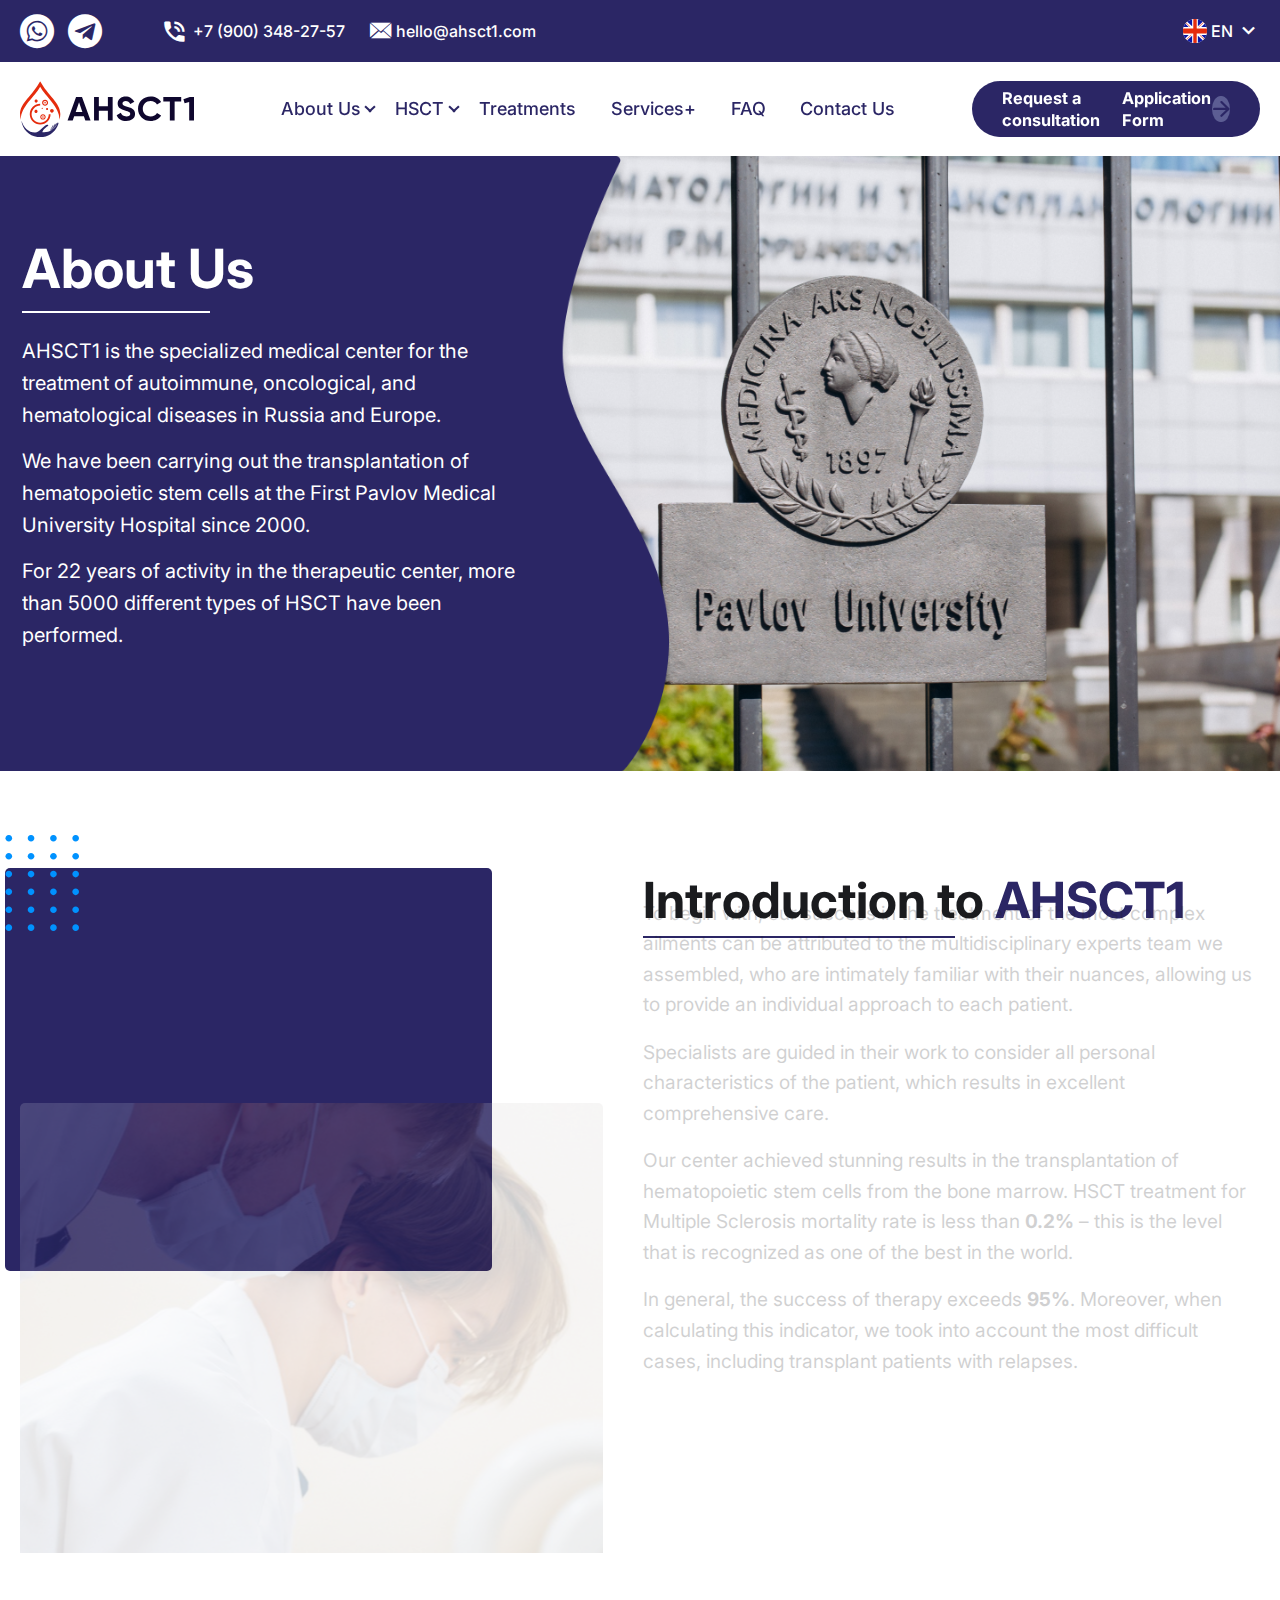
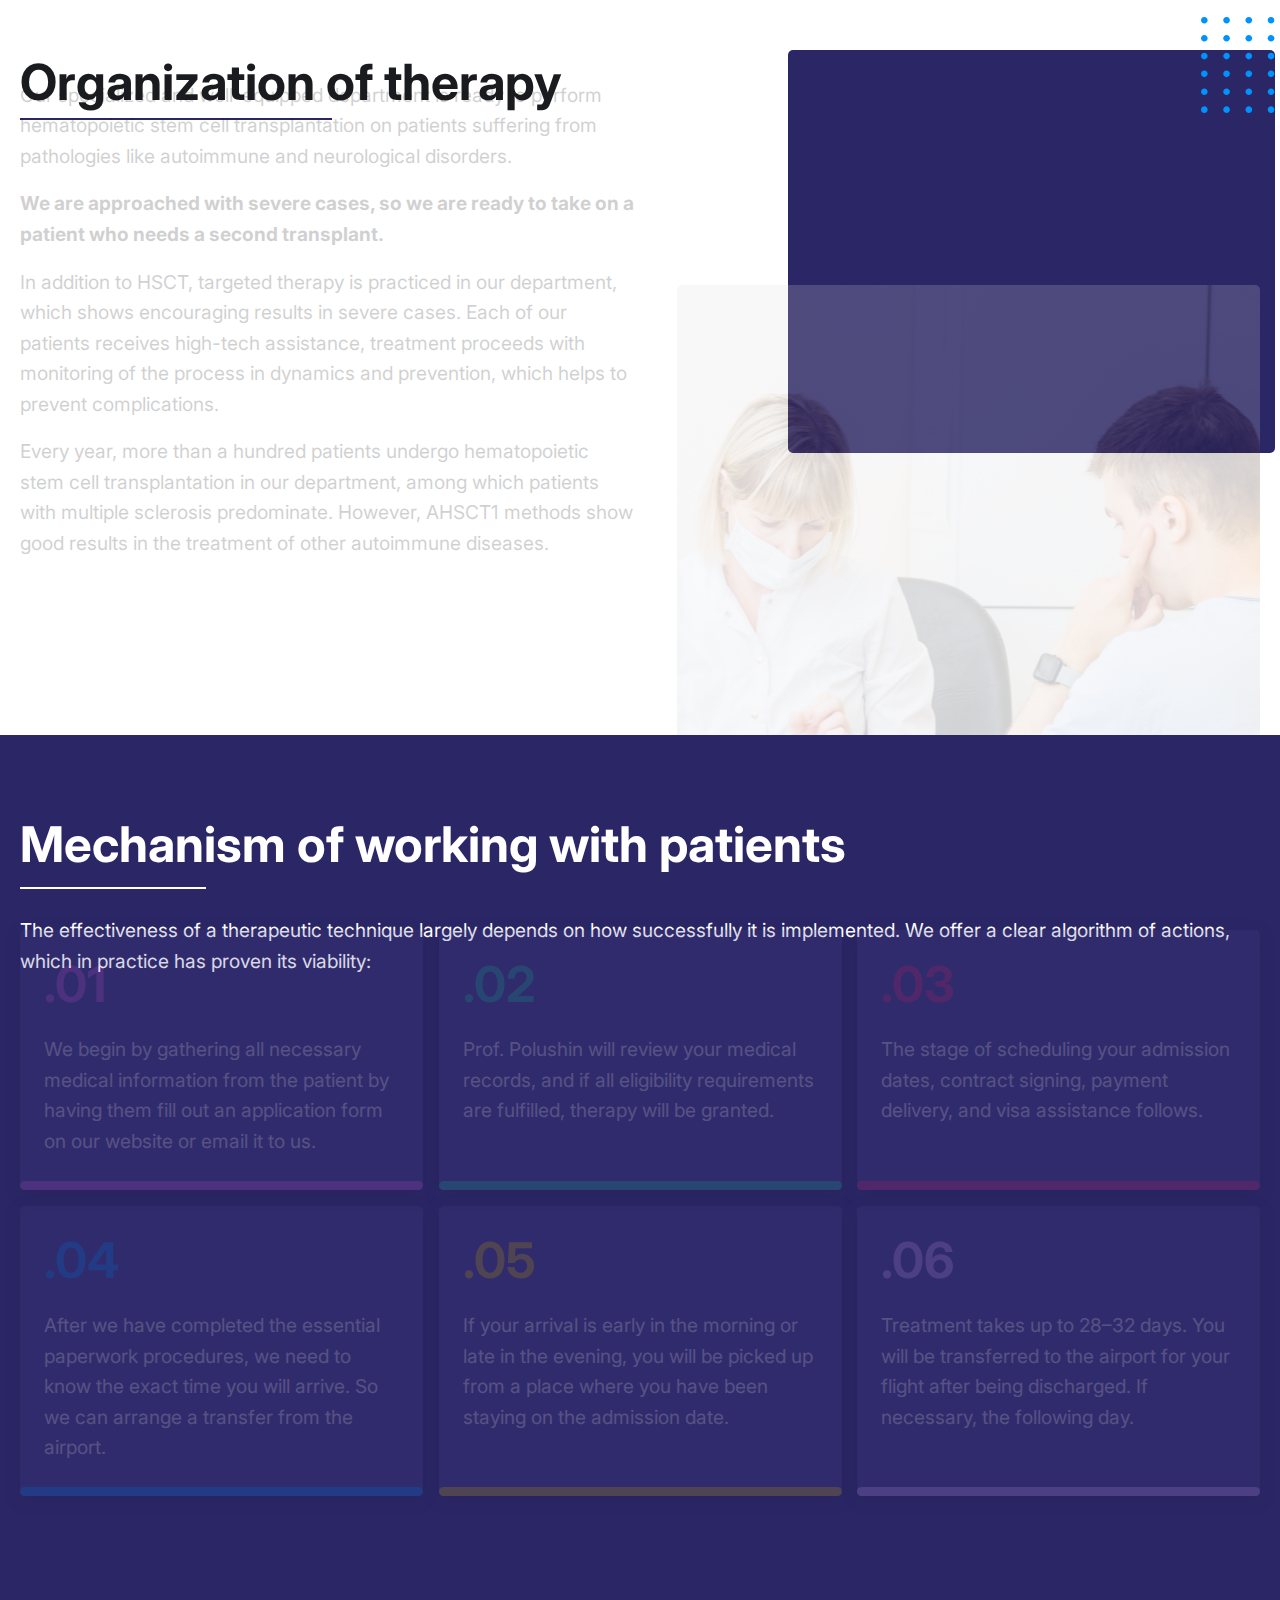
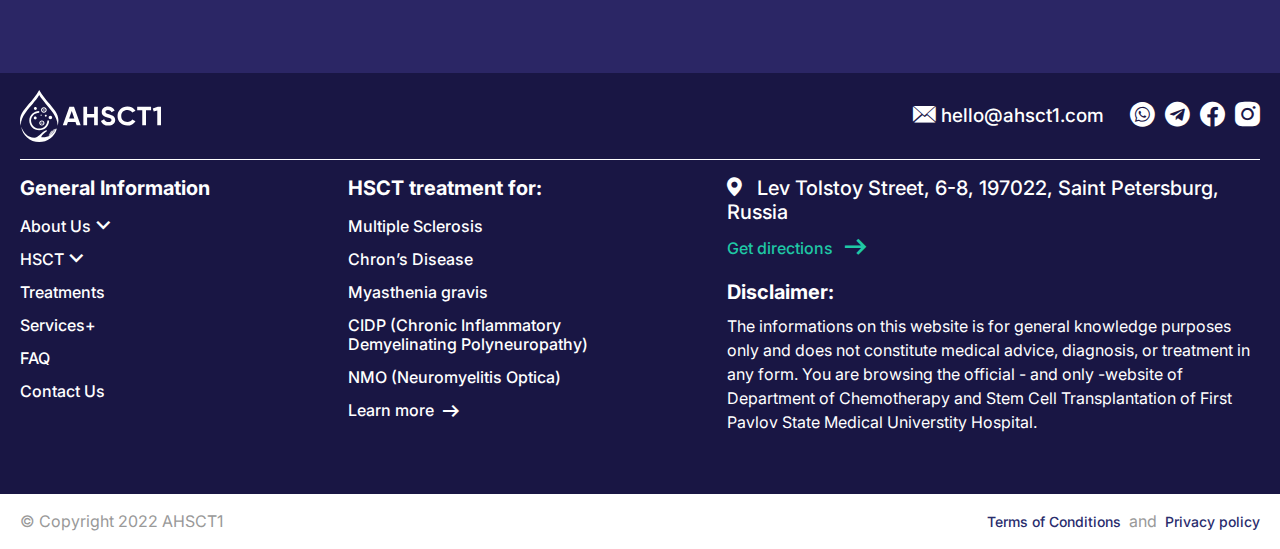
==== commit ec7ae04d: "Add files via upload" ====
--- a/aboutUs.html
+++ b/aboutUs.html
@@ -112,7 +112,7 @@
 					<div class="container">
 						<a href="" class="header-bottom__logo">
 							<img src="img/header/logo.svg" alt="" class="header-bottom__logo_content">
-							<img src="img/header/Logo-hover.svg" alt="" class="header-bottom__logo_hover">
+							<!--<img src="img/header/Logo-hover.svg" alt="" class="header-bottom__logo_hover">-->
 						</a>
 						<nav data-da=".burger-wrapper__bodu, 1064, last" class="header__nav">
 							<ul data-spollers="1064,max" data-one-spoller class="header__list menu__list">
@@ -185,7 +185,10 @@
 							</ul>
 						</nav>
 						<a href="" data-da=".burger__wrapper, 767, first" class="header-bottom__button button-hover-blue">
-							<span class="header-bottom__button_text">
+							<span class="header-bottom__button_text header-bottom__button_text-pc">
+								Request a consultation
+							</span>
+							<span class="header-bottom__button_text header-bottom__button_text-mb">
 								Application Form
 							</span>
 							<span class="header-bottom__button_icon icon-button"></span>
--- a/css/style.css
+++ b/css/style.css
@@ -7147,8 +7147,6 @@
   color: #1A1B1E; }
   .__select__label + input + .__select__label {
     border-top: 0 solid #C7CCD160; }
-  .__select__label:hover {
-    background-color: rgba(247, 247, 255, 0.5) !important; }
 
 .__select__plud {
   display: none !important;
@@ -7432,7 +7430,7 @@
       display: none; } }
 
 .logo-text {
-  width: 222px;
+  width: 200px;
   position: relative;
   z-index: 1000; }
   .logo-text img {
@@ -7440,6 +7438,9 @@
   @media (min-width: 767.1px) {
     .logo-text {
       display: none; } }
+  @media (max-width: 360px) {
+    .logo-text {
+      width: 180px; } }
 
 .header-top-langvig {
   position: relative; }
@@ -8378,7 +8379,7 @@
   .menu__icon::after {
     left: 0;
     position: absolute;
-    height: 14%;
+    height: 4px;
     width: 100%;
     -webkit-transition: all 0.3s ease 0s;
     -o-transition: all 0.3s ease 0s;
@@ -8433,6 +8434,9 @@
     .index-blok {
       padding-bottom: calc(280px + 160 * ((100vw - 320px) / 1220)); } }
 
+.bgimg {
+  z-index: 5; }
+
 .index-blok__body {
   font-size: 0;
   display: -webkit-box;
@@ -8514,7 +8518,7 @@
 
 .index-blok__content_img {
   position: absolute;
-  right: 0;
+  right: 3px;
   top: 0;
   height: 100%;
   -webkit-transform: translateX(100%);
@@ -8527,7 +8531,7 @@
 
 .index-blok__content_img-mb {
   position: absolute !important;
-  bottom: 0 !important;
+  bottom: 3px !important;
   left: 0 !important;
   width: 100% !important;
   -webkit-transform: translateY(100%) !important;
@@ -8799,6 +8803,9 @@
   line-height: 32px;
   color: #EEEEF9; }
 
+.forbttns > * {
+  height: 59px !important; }
+
 .text-blok__bacgraund-wrapper {
   background: -webkit-gradient(linear, left top, left bottom, from(#E5EBFF), to(rgba(229, 235, 255, 0)));
   background: -webkit-linear-gradient(top, #E5EBFF 0%, rgba(229, 235, 255, 0) 100%);
@@ -8897,11 +8904,11 @@
   height: 559px;
   border-radius: 5px;
   background-position: center;
-  background-size: cover;
   background-repeat: no-repeat; }
   @media (max-width: 767px) {
     .text-blok-img__content {
-      height: 559px; } }
+      height: 559px;
+      background-size: cover; } }
   @media (max-width: 767px) and (max-width: 1540px) {
     .text-blok-img__content {
       height: calc(276px + 283 * ((100vw - 320px) / 1220)); } }
@@ -10615,6 +10622,9 @@
   @media (max-width: 1540px) {
     .working-mechanism-blok__text {
       line-height: calc(25px + 7 * ((100vw - 320px) / 1220)); } }
+  @media (max-width: 767px) {
+    .working-mechanism-blok__text span {
+      display: block; } }
 
 .doctors-team-header {
   background: -webkit-gradient(linear, left top, left bottom, from(#E5EBFF), to(rgba(229, 235, 255, 0)));
@@ -10666,7 +10676,12 @@
       margin: 0 -15px; } }
 
 .doctors-team-header__img_content {
-  background-color: #D9D9D9;
+  background: none !important;
+  background-color: #D9D9D9 !important;
+  background-image: url("./../img/photos/dctr(1).png") !important;
+  background-position: center !important;
+  background-size: cover !important;
+  background-repeat: no-repeat !important;
   padding-top: 35%;
   -webkit-box-shadow: 0px 4px 15px 0px rgba(0, 0, 0, 0.1);
   box-shadow: 0px 4px 15px 0px rgba(0, 0, 0, 0.1);
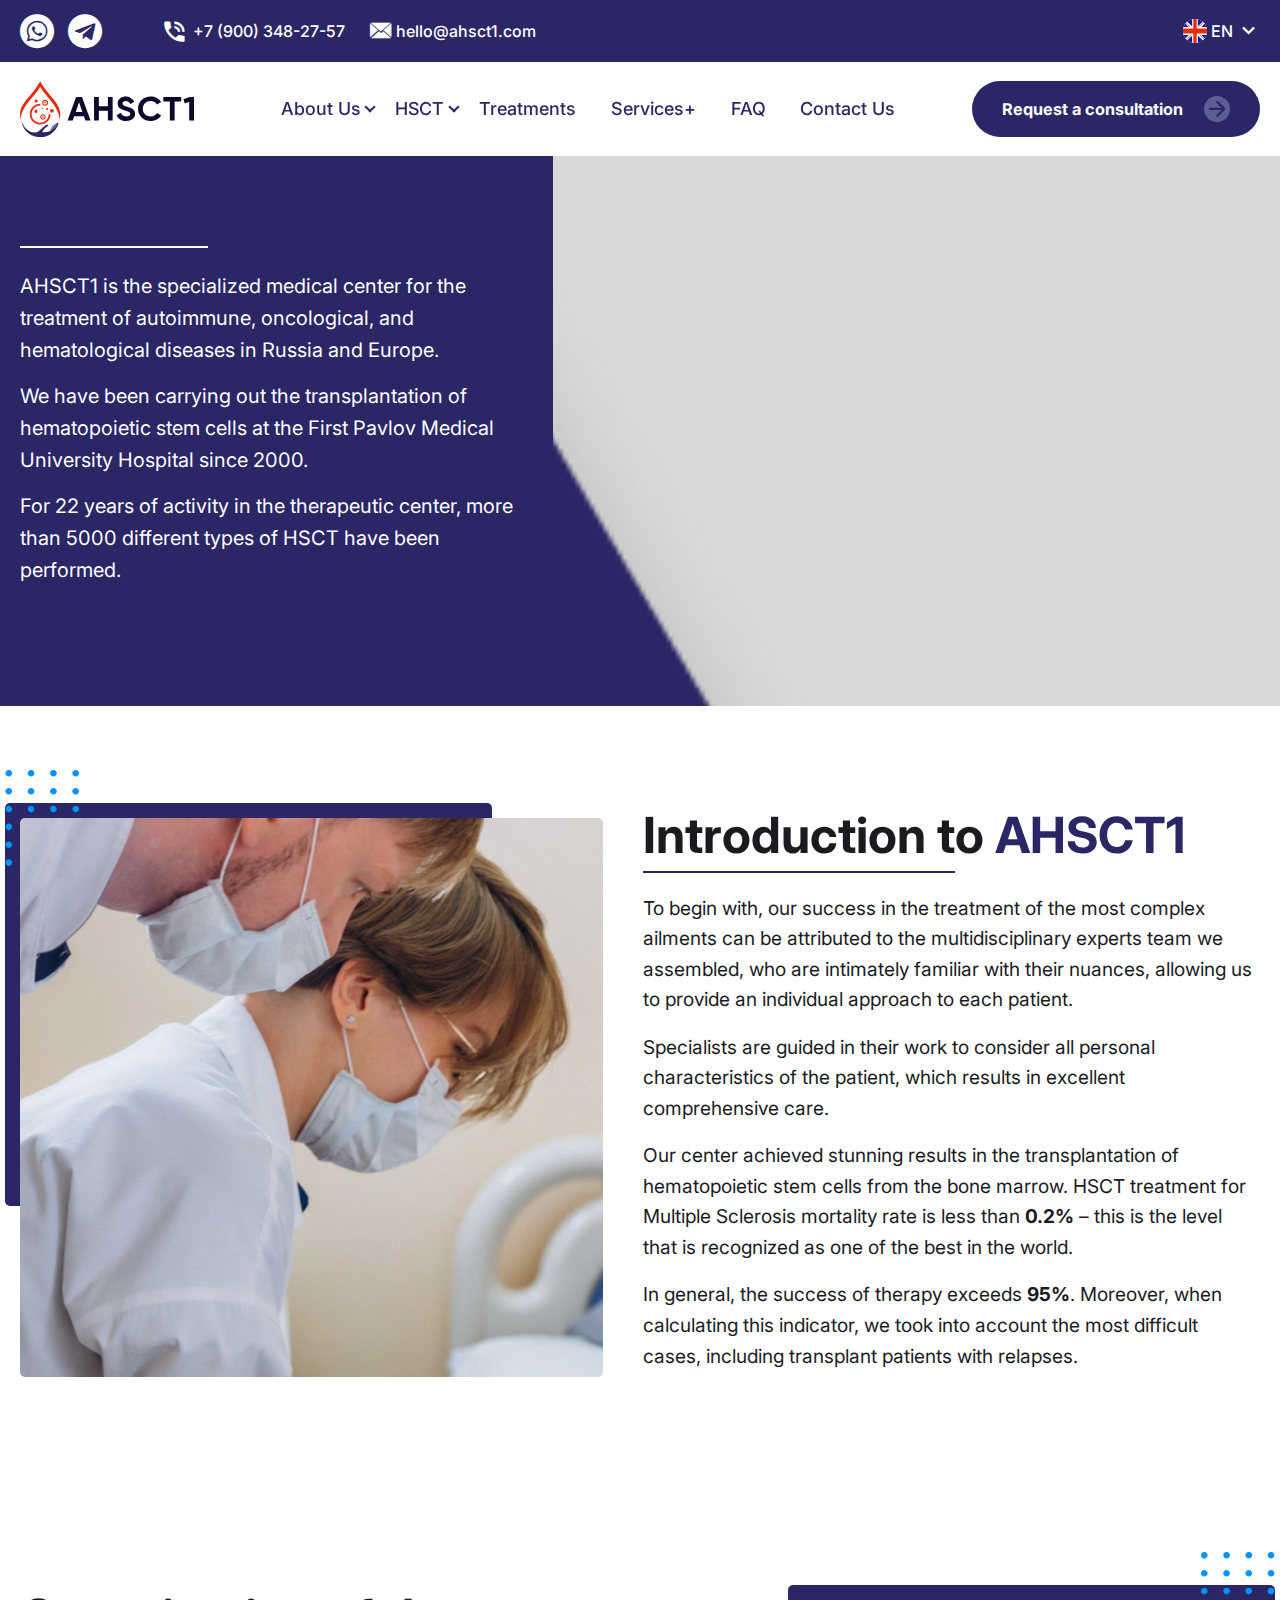
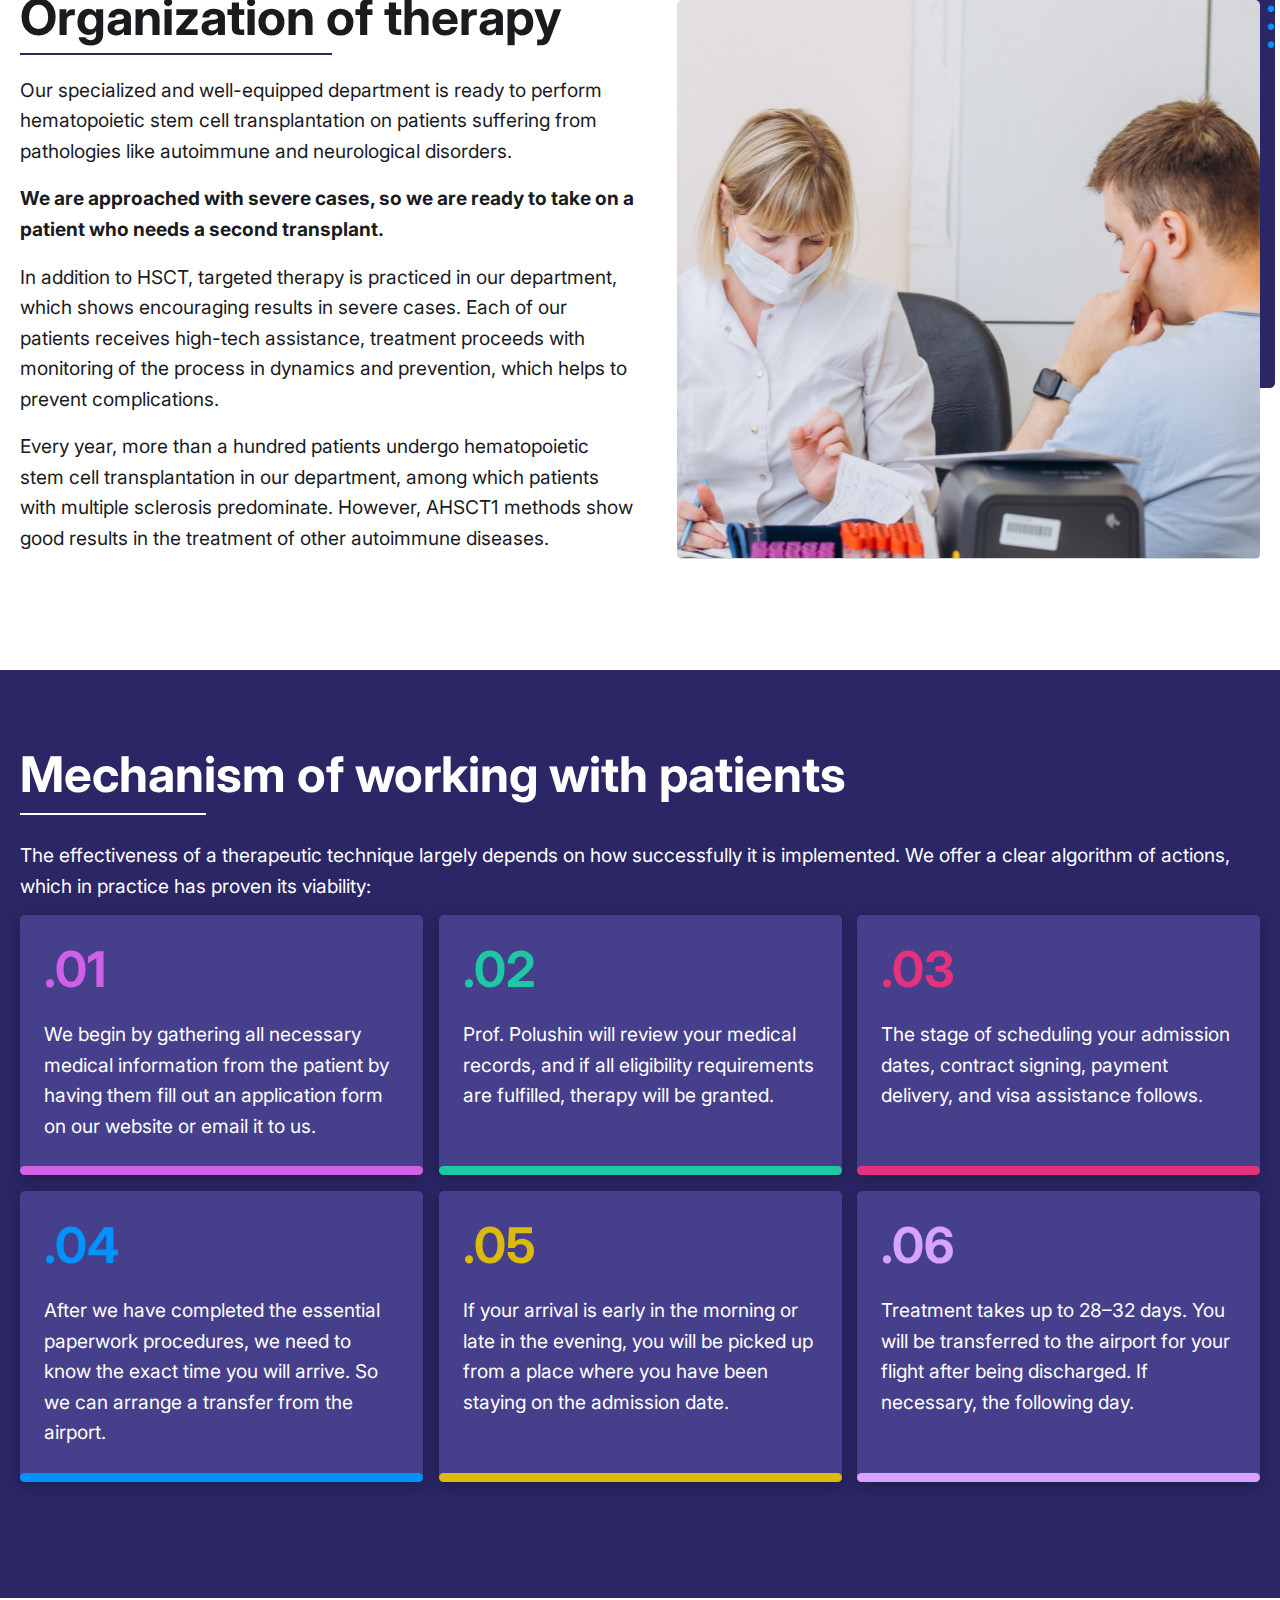
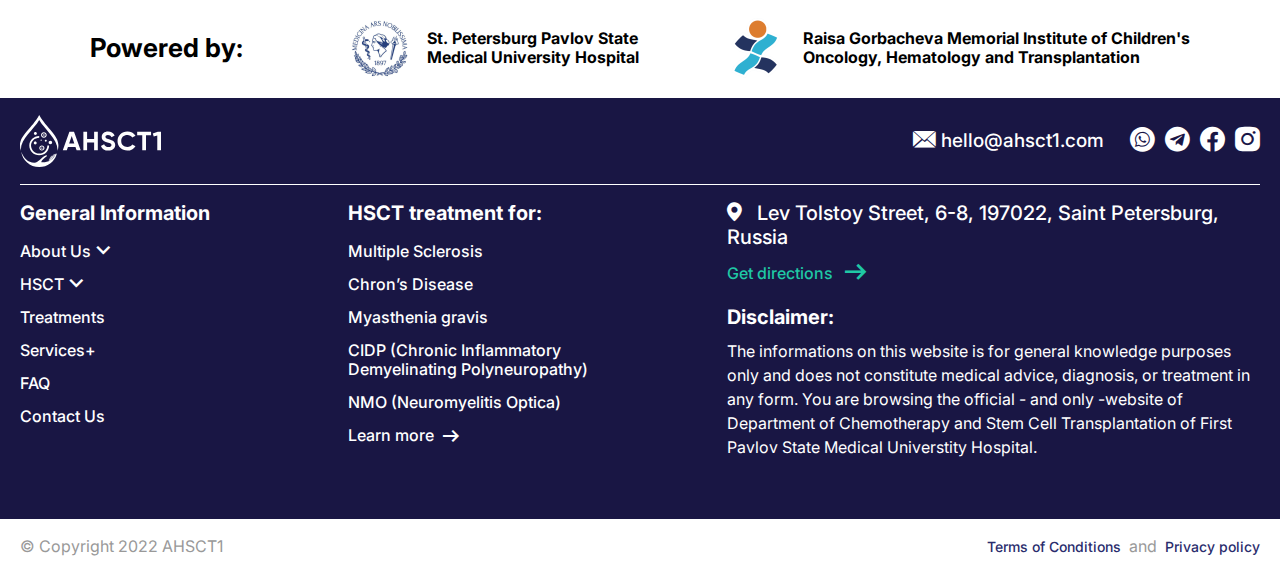
==== commit 5ca3d6b0: "Add files via upload" ====
--- a/aboutUs.html
+++ b/aboutUs.html
@@ -217,7 +217,7 @@
 					</div>
 				</div>
 			</header>
-			<div class="index-blok abindex-blok">
+			<div class="index-blok abindex-blok ibg">
 				<div class="container">
 					<div class="index-blok__body">
 						<div class="index-blok__content">
--- a/css/style.css
+++ b/css/style.css
@@ -1,6 +1,5 @@
 @charset "UTF-8";
 /*Обнуление*/
-@import url("https://fonts.googleapis.com/css2?family=Inter:wght@400;500;700&display=swap");
 @import url("https://fonts.googleapis.com/css2?family=Inter:wght@400;500;700&display=swap");
 * {
   padding: 0;
@@ -79,6 +78,14 @@
 
 body._lock {
   overflow: hidden; }
+
+.loading-screen-ditector {
+  position: fixed;
+  left: 0;
+  top: 0;
+  opacity: 0;
+  pointer-events: none;
+  z-index: -1000; }
 
 /*--------------------*/
 @font-face {
@@ -183,6545 +190,9 @@
     max-width: none;
     padding: 0 15px; } }
 
-* {
-  padding: 0;
-  margin: 0;
-  border: 0; }
-
-*, *:before, *:after {
-  -moz-box-sizing: border-box;
-  -webkit-box-sizing: border-box;
-  box-sizing: border-box; }
-
-:focus, :active {
-  outline: none; }
-
-a:focus, a:active {
-  outline: none; }
-
-nav, footer, header, aside {
-  display: block; }
-
-html, body {
-  height: 100%;
-  width: 100%;
-  font-size: 100%;
-  line-height: 1;
-  font-size: 14px;
-  -ms-text-size-adjust: 100%;
-  -moz-text-size-adjust: 100%;
-  -webkit-text-size-adjust: 100%; }
-
-input, button, textarea {
-  font-family: inherit; }
-
-input::-ms-clear {
-  display: none; }
-
-button {
-  cursor: pointer; }
-
-button::-moz-focus-inner {
-  padding: 0;
-  border: 0; }
-
-a, a:visited {
-  text-decoration: none; }
-
-a:hover {
-  text-decoration: none; }
-
-ul li {
-  list-style: none; }
-
-img {
-  vertical-align: top; }
-
-h1, h2, h3, h4, h5, h6 {
-  font-size: inherit;
-  font-weight: inherit; }
-
-.ibg {
-  background-position: center;
-  background-size: contain;
-  background-repeat: no-repeat;
-  position: relative; }
-
-.ibg img {
-  width: 0;
-  height: 0;
-  position: absolute;
-  top: 0;
-  left: 0;
-  opacity: 0;
-  visibility: hidden; }
-
-@font-face {
-  font-family: 'Geometria';
-  src: url("../fonts/Geometria-Medium.eot");
-  src: local("Geometria Medium"), local("Geometria-Medium"), url("../fonts/Geometria-Medium.eot?#iefix") format("embedded-opentype"), url("../fonts/Geometria-Medium.woff") format("woff"), url("../fonts/Geometria-Medium.ttf") format("truetype");
-  font-weight: 500;
-  font-style: normal; }
-
-@font-face {
-  font-family: 'Geometria';
-  src: url("../fonts/Geometria.eot");
-  src: local("Geometria"), url("../fonts/Geometria.eot?#iefix") format("embedded-opentype"), url("../fonts/Geometria.woff") format("woff"), url("../fonts/Geometria.ttf") format("truetype");
-  font-weight: 400;
-  font-style: normal; }
-
-@font-face {
-  font-family: 'Geometria';
-  src: url("../fonts/Geometria-Bold.eot");
-  src: local("Geometria Bold"), local("Geometria-Bold"), url("../fonts/Geometria-Bold.eot?#iefix") format("embedded-opentype"), url("../fonts/Geometria-Bold.woff") format("woff"), url("../fonts/Geometria-Bold.ttf") format("truetype");
-  font-weight: 700;
-  font-style: normal; }
-
-@font-face {
-  font-family: 'icomoon';
-  src: url("../fonts/icomoon.eot?wuj431");
-  src: url("../fonts/icomoon.eot?wuj431#iefix") format("embedded-opentype"), url("../fonts/icomoon.ttf?wuj431") format("truetype"), url("../fonts/icomoon.woff?wuj431") format("woff"), url("../fonts/icomoon.svg?wuj431#icomoon") format("svg");
-  font-weight: 400;
-  font-style: normal;
-  font-display: block; }
-
-[class^="icon-"], [class*=" icon-"] {
-  font-family: "icomoon" !important;
-  speak: never;
-  font-style: normal;
-  font-weight: 400;
-  font-variant: normal;
-  text-transform: none;
-  line-height: 1;
-  -webkit-font-smoothing: antialiased;
-  -moz-osx-font-smoothing: grayscale; }
-
-.icon-phone_in_talk:before {
-  content: "\e900"; }
-
-.icon-button:before {
-  content: "\e901"; }
-
-.icon-slaider-left:before {
-  content: "\e902"; }
-
-.icon-slaider-reght:before {
-  content: "\e903"; }
-
-.icon-coolicon:before {
-  content: "\e904"; }
-
-.icon-pointer-reght:before {
-  content: "\e905"; }
-
-.icon-cards:before {
-  content: "\e906"; }
-
-.icon-envelope:before {
-  content: "\e907"; }
-
-.icon-watsap:before {
-  content: "\e909"; }
-
-.icon-telegram:before {
-  content: "\e90a"; }
-
-.icon-facebook:before {
-  content: "\e90b"; }
-
-.icon-instagram-black:before {
-  content: "\e90c"; }
-
-.icon-instagram:before {
-  content: "\e90d"; }
-
-.icon-pointer:before {
-  content: "\e90e"; }
-
-.container {
-  max-width: 1540px;
-  margin: 0 auto;
-  padding: 0 20px;
-  position: relative; }
-
-@media (max-width: 1240px) {
-  .container {
-    max-width: 1064px; } }
-
-@media (max-width: 1064px) {
-  .container {
-    max-width: 1200px; } }
-
-@media (max-width: 767px) {
-  .container {
-    max-width: none;
-    padding: 0 15px; } }
-
-.buttton-scrol {
-  position: fixed;
-  bottom: 10px;
-  right: 20px;
-  width: 60px;
-  height: 60px;
-  background: rgba(217, 217, 217, 0.7);
-  border-radius: 50%;
-  z-index: 1000;
-  -webkit-box-shadow: 0 4px 15px 0 rgba(0, 0, 0, 0);
-  box-shadow: 0 4px 15px 0 rgba(0, 0, 0, 0);
-  display: -webkit-box;
-  display: -ms-flexbox;
-  display: flex;
-  -webkit-box-pack: center;
-  -ms-flex-pack: center;
-  justify-content: center;
-  -webkit-box-align: center;
-  -ms-flex-align: center;
-  align-items: center;
-  -webkit-transition: all 0.3s ease 0s;
-  -o-transition: all 0.3s ease 0s;
-  transition: all 0.3s ease 0s;
-  cursor: pointer;
-  opacity: 0;
-  pointer-events: none; }
-
-.buttton-scrol span {
-  font-size: 22px;
-  color: #333;
-  -webkit-transform: rotate(-90deg);
-  -ms-transform: rotate(-90deg);
-  transform: rotate(-90deg);
-  -webkit-transition: all 0.3s ease 0s;
-  -o-transition: all 0.3s ease 0s;
-  transition: all 0.3s ease 0s;
-  cursor: pointer; }
-
-.buttton-scrol._active {
-  opacity: 1;
-  bottom: 20px;
-  pointer-events: auto;
-  -webkit-box-shadow: 0 4px 15px 0 rgba(0, 0, 0, 0.3);
-  box-shadow: 0 4px 15px 0 rgba(0, 0, 0, 0.3); }
-
-.buttton-scrol:hover {
-  background: rgba(31, 200, 165, 0.7); }
-
-.buttton-scrol:hover span {
-  color: #111; }
-
-.buttton-scrol:active {
-  opacity: .9;
-  -webkit-box-shadow: 0 4px 15px 0 rgba(0, 0, 0, 0.5);
-  box-shadow: 0 4px 15px 0 rgba(0, 0, 0, 0.5); }
-
-@media (min-width: 1064px) {
-  .link-hover {
-    -webkit-transition: all 0.3s ease 0s;
-    -o-transition: all 0.3s ease 0s;
-    transition: all 0.3s ease 0s; }
-  .link-hover:hover {
-    color: #1fc8a5; }
-  .link-hover:active {
-    opacity: .8; } }
-
-@media (min-width: 1064px) {
-  .button-hover-blue {
-    -webkit-transition: all 0.3s ease 0s;
-    -o-transition: all 0.3s ease 0s;
-    transition: all 0.3s ease 0s; }
-  .button-hover-blue * {
-    -webkit-transition: all 0.3s ease 0s;
-    -o-transition: all 0.3s ease 0s;
-    transition: all 0.3s ease 0s; }
-  .button-hover-blue span:before {
-    -webkit-transition: all 0.3s ease 0s;
-    -o-transition: all 0.3s ease 0s;
-    transition: all 0.3s ease 0s; }
-  .button-hover-blue:hover {
-    background: #1fc8a5; }
-  .button-hover-blue:hover span:before {
-    color: #1fc8a5; }
-  .button-hover-blue:active {
-    opacity: .8; } }
-
-@media (min-width: 1064px) {
-  .button-hover-blue-border {
-    -webkit-transition: all 0.3s ease 0s;
-    -o-transition: all 0.3s ease 0s;
-    transition: all 0.3s ease 0s; }
-  .button-hover-blue-border * {
-    -webkit-transition: all 0.3s ease 0s;
-    -o-transition: all 0.3s ease 0s;
-    transition: all 0.3s ease 0s; }
-  .button-hover-blue-border:hover {
-    background: #2b2665; }
-  .button-hover-blue-border:hover span {
-    color: #fff; }
-  .button-hover-blue-border:active {
-    opacity: .9; } }
-
-@media (min-width: 1064px) {
-  .button-hover-green {
-    border: 1px solid #1fc8a5;
-    -webkit-transition: all 0.3s ease 0s;
-    -o-transition: all 0.3s ease 0s;
-    transition: all 0.3s ease 0s; }
-  .button-hover-green * {
-    -webkit-transition: all 0.3s ease 0s;
-    -o-transition: all 0.3s ease 0s;
-    transition: all 0.3s ease 0s; }
-  .button-hover-green span:before {
-    -webkit-transition: all 0.3s ease 0s;
-    -o-transition: all 0.3s ease 0s;
-    transition: all 0.3s ease 0s; }
-  .button-hover-green:hover {
-    background: rgba(31, 200, 165, 0); }
-  .button-hover-green:hover span {
-    color: #2b2665; }
-  .button-hover-green:hover span:before {
-    color: #2b2665; }
-  .button-hover-green:active {
-    opacity: .8; } }
-
-.form-blok {
-  font-size: 0;
-  display: -webkit-box;
-  display: -ms-flexbox;
-  display: flex;
-  -webkit-box-pack: justify;
-  -ms-flex-pack: justify;
-  justify-content: space-between; }
-
-.form-blok.form-blok_100 .input {
-  -webkit-box-flex: 0;
-  -ms-flex: 0 0 100%;
-  flex: 0 0 100%; }
-
-.form-blok .input {
-  -webkit-box-flex: 0;
-  -ms-flex: 0 0 49%;
-  flex: 0 0 49%; }
-
-@media (max-width: 767px) {
-  .form-blok {
-    display: block; } }
-
-.input {
-  padding: 12px 0; }
-
-.input__title {
-  font-family: Inter;
-  font-size: 16px;
-  font-weight: 700;
-  line-height: 19px;
-  color: #1a1b1e;
-  margin-bottom: 6px; }
-
-.input__body input {
-  width: 100%;
-  height: 57px;
-  background: #f7f7ff;
-  border: 1px solid #bdc5ed;
-  border-radius: 5px;
-  padding: 0 15px;
-  font-family: Inter;
-  font-size: 20px;
-  font-weight: 400;
-  line-height: 24px;
-  color: #1a1b1e; }
-
-.input__body input::-webkit-input-placeholder {
-  opacity: 1;
-  color: #1a1b1e; }
-
-.input__body input:-ms-input-placeholder {
-  opacity: 1;
-  color: #1a1b1e; }
-
-.input__body input::-ms-input-placeholder {
-  opacity: 1;
-  color: #1a1b1e; }
-
-.input__body input::placeholder {
-  opacity: 1;
-  color: #1a1b1e; }
-
-.input__body textarea {
-  width: 100%;
-  height: 114px;
-  background: #f7f7ff;
-  border: 1px solid #bdc5ed;
-  border-radius: 5px;
-  padding: 0 15px;
-  padding-top: 12px;
-  font-family: Inter;
-  font-size: 20px;
-  font-weight: 400;
-  line-height: 24px;
-  color: #1a1b1e; }
-
-.input__body textarea::-webkit-input-placeholder {
-  opacity: 1;
-  color: #1a1b1e; }
-
-.input__body textarea:-ms-input-placeholder {
-  opacity: 1;
-  color: #1a1b1e; }
-
-.input__body textarea::-ms-input-placeholder {
-  opacity: 1;
-  color: #1a1b1e; }
-
-.input__body textarea::placeholder {
-  opacity: 1;
-  color: #1a1b1e; }
-
-.input__body.input__body_icon {
-  position: relative; }
-
-.input__body.input__body_icon input {
-  padding-right: 40px; }
-
-.input__body .input__icon {
-  position: absolute;
-  right: 15px;
-  top: 50%;
-  width: 18px;
-  -webkit-transform: translateY(-50%);
-  -ms-transform: translateY(-50%);
-  transform: translateY(-50%); }
-
-.__select {
-  position: relative;
-  width: 100%;
-  height: 57px;
-  margin: 0 auto; }
-
-.__select[data-state="active"] .select-title__wrapper::before {
-  -webkit-transform: translate(-3px, -50%) rotate(-45deg);
-  -ms-transform: translate(-3px, -50%) rotate(-45deg);
-  transform: translate(-3px, -50%) rotate(-45deg); }
-
-.__select[data-state="active"] .select-title__wrapper::after {
-  -webkit-transform: translate(3px, -50%) rotate(45deg);
-  -ms-transform: translate(3px, -50%) rotate(45deg);
-  transform: translate(3px, -50%) rotate(45deg); }
-
-.__select[data-state="active"] .__select__content {
-  opacity: 1; }
-
-.__select[data-state="active"] .__select__label + .__select__input + .__select__label {
-  max-height: 40px;
-  border-top-width: 1px; }
-
-.select-title__wrapper {
-  position: relative;
-  width: 100%;
-  height: 100%; }
-
-.select-title__wrapper:before, .select-title__wrapper:after {
-  content: "";
-  position: absolute;
-  top: 50%;
-  right: 16px;
-  display: block;
-  width: 10px;
-  height: 2px;
-  -webkit-transition: all 0.3s ease-out;
-  -o-transition: all 0.3s ease-out;
-  transition: all 0.3s ease-out;
-  pointer-events: none;
-  background-color: #333;
-  -webkit-transform: translate(-3px, -50%) rotate(45deg);
-  -ms-transform: translate(-3px, -50%) rotate(45deg);
-  transform: translate(-3px, -50%) rotate(45deg);
-  z-index: 5; }
-
-.select-title__wrapper::after {
-  -webkit-transform: translate(3px, -50%) rotate(-45deg);
-  -ms-transform: translate(3px, -50%) rotate(-45deg);
-  transform: translate(3px, -50%) rotate(-45deg); }
-
-.__select__title {
-  display: block;
-  width: 100%;
-  height: 100%;
-  padding: 8px 16px;
-  font-size: 14px;
-  border-radius: 5px;
-  border: 1px solid #bdc5ed;
-  background: #f7f7ff;
-  font-family: Inter;
-  font-size: 20px;
-  font-weight: 400;
-  line-height: 24px;
-  color: #1a1b1e;
-  position: relative; }
-
-.__select__title::-webkit-input-placeholder {
-  color: #1a1b1e; }
-
-.__select__title:-ms-input-placeholder {
-  color: #1a1b1e; }
-
-.__select__title::-ms-input-placeholder {
-  color: #1a1b1e; }
-
-.__select__title::placeholder {
-  color: #1a1b1e; }
-
-.reset {
-  display: -webkit-box;
-  display: -ms-flexbox;
-  display: flex;
-  width: 230px;
-  padding: 8px 16px;
-  margin: 0 auto;
-  margin-bottom: 10px;
-  border: solid 1px #c7ccd1;
-  border-radius: 5px;
-  -webkit-transition: all 0.2s ease-out;
-  -o-transition: all 0.2s ease-out;
-  transition: all 0.2s ease-out;
-  cursor: pointer;
-  font-weight: 700;
-  background-color: #fff;
-  color: #333; }
-
-.reset:hover {
-  background-color: #f7f7ff;
-  color: #fff; }
-
-.__select__content {
-  position: absolute;
-  top: 57px;
-  left: 3px;
-  display: -webkit-box;
-  display: -ms-flexbox;
-  display: flex;
-  -webkit-box-orient: vertical;
-  -webkit-box-direction: normal;
-  -ms-flex-direction: column;
-  flex-direction: column;
-  width: calc(100% - 6px);
-  background-color: #fff;
-  border: 1px solid #c7ccd1;
-  border-top: none;
-  border-bottom-left-radius: 5px;
-  border-bottom-right-radius: 5px;
-  -webkit-transition: all 0.3s ease-out;
-  -o-transition: all 0.3s ease-out;
-  transition: all 0.3s ease-out;
-  opacity: 0;
-  z-index: 8; }
-
-.__select__input {
-  display: none; }
-
-.__select__input:checked + label {
-  background-color: #f7f7f7; }
-
-.__select__input:disabled + label {
-  opacity: .6;
-  pointer-events: none; }
-
-.__select__label {
-  display: -webkit-box;
-  display: -ms-flexbox;
-  display: flex;
-  -webkit-box-align: center;
-  -ms-flex-align: center;
-  align-items: center;
-  width: 100%;
-  height: 40px;
-  max-height: 0;
-  padding: 0 16px;
-  font-size: 16px;
-  -webkit-transition: all 0.2s ease-out;
-  -o-transition: all 0.2s ease-out;
-  transition: all 0.2s ease-out;
-  cursor: pointer;
-  overflow: hidden;
-  font-family: Inter;
-  font-size: 16px;
-  font-weight: 400;
-  line-height: 24px;
-  color: #1A1B1E; }
-
-.__select__label + input + .__select__label {
-  border-top: 0 solid #C7CCD160; }
-
-.__select__label:hover {
-  background-color: rgba(207, 207, 205, 0.8) !important; }
-
-.field__wrapper {
-  width: 100%;
-  position: relative;
-  margin: 15px 0;
-  text-align: center;
-  border: 1px dashed #BDC5ED;
-  height: 90px;
-  border-radius: 5px; }
-
-.field__wrapper._active .field__file {
-  opacity: 1; }
-
-.field__wrapper._active .field__wrapper-content {
-  opacity: 0;
-  pointer-events: none; }
-
-.field__file {
-  position: absolute;
-  left: 0;
-  top: 0;
-  width: 100%;
-  height: 100%;
-  line-height: 58px;
-  display: -webkit-box;
-  display: -ms-flexbox;
-  display: flex;
-  -webkit-box-pack: center;
-  -ms-flex-pack: center;
-  justify-content: center;
-  -webkit-box-align: center;
-  -ms-flex-align: center;
-  align-items: center;
-  font-family: Inter;
-  font-size: 20px;
-  font-weight: 400;
-  color: #1A1B1E;
-  opacity: 0; }
-
-.field__wrapper-content {
-  position: absolute;
-  left: 50%;
-  top: 50%;
-  -webkit-transform: translate(-50%, -50%);
-  -ms-transform: translate(-50%, -50%);
-  transform: translate(-50%, -50%);
-  font-size: 18px;
-  z-index: 10; }
-
-.field__wrapper-content_text {
-  font-family: Inter;
-  font-size: 20px;
-  font-weight: 400;
-  line-height: 24px;
-  color: #1A1B1E;
-  pointer-events: none; }
-
-.field__wrapper-content_link {
-  font-family: Inter;
-  font-size: 20px;
-  font-weight: 400;
-  line-height: 24px;
-  color: #1A1B1E;
-  position: relative;
-  text-decoration: underline;
-  cursor: pointer; }
-
-@media (min-width: 1064px) {
-  .field__wrapper-content_link:hover {
-    color: #555; } }
-
-.field__file::file-selector-button {
-  width: 15px;
-  opacity: 0;
-  pointer-events: none; }
-
-.checbox {
-  margin-bottom: 15px; }
-
-.checkbox {
-  position: absolute;
-  z-index: -1;
-  opacity: 0; }
-
-.checkbox + label {
-  position: relative;
-  padding: 0 0 0 35px;
-  cursor: pointer;
-  padding-top: 0;
-  font-family: Inter;
-  font-size: 16px;
-  font-weight: 400;
-  line-height: 19px;
-  letter-spacing: 0em;
-  text-align: left;
-  color: #1A1B1E;
-  display: block; }
-
-.checkbox + label:before {
-  content: '';
-  position: absolute;
-  top: 0;
-  left: 0;
-  width: 22px;
-  height: 22px;
-  border-radius: 3px;
-  border: 1px solid #BDC5ED;
-  -webkit-transition: .2s;
-  -o-transition: .2s;
-  transition: .2s; }
-
-.checkbox + label:after {
-  content: '';
-  position: absolute;
-  top: 11px;
-  left: 11px;
-  width: 12px;
-  height: 12px;
-  -webkit-transform: translate(-50%, -50%);
-  -ms-transform: translate(-50%, -50%);
-  transform: translate(-50%, -50%);
-  border-radius: 2px;
-  background: #1FC8A5;
-  -webkit-box-shadow: 0 2px 5px rgba(0, 0, 0, 0.3);
-  box-shadow: 0 2px 5px rgba(0, 0, 0, 0.3);
-  -webkit-transition: .2s;
-  -o-transition: .2s;
-  transition: .2s;
-  opacity: 0; }
-
-.checkbox:checked + label:after {
-  opacity: 1; }
-
-.header {
-  position: relative;
-  z-index: 1001; }
-
-@media (min-width: 1064px) {
-  .header.sticky .header-bottom {
-    top: 0;
-    -webkit-transition: all 0.1s ease 0s;
-    -o-transition: all 0.1s ease 0s;
-    transition: all 0.1s ease 0s;
-    -webkit-box-shadow: 0 4px 15px 0 rgba(0, 0, 0, 0.3);
-    box-shadow: 0 4px 15px 0 rgba(0, 0, 0, 0.3); } }
-
-.header-top {
-  background: #2b2665;
-  padding: 14px 0;
-  margin-bottom: 94px;
-  position: relative;
-  z-index: 10; }
-
-.header-top .container {
-  font-size: 0;
-  display: -webkit-box;
-  display: -ms-flexbox;
-  display: flex;
-  -webkit-box-pack: justify;
-  -ms-flex-pack: justify;
-  justify-content: space-between;
-  -webkit-box-align: center;
-  -ms-flex-align: center;
-  align-items: center; }
-
-@media (max-width: 1064px) {
-  .header-top {
-    margin-bottom: 0; } }
-
-@media (max-width: 767px) {
-  .header-top {
-    background: #fff; } }
-
-.header-top__links {
-  display: -webkit-box;
-  display: -ms-flexbox;
-  display: flex;
-  -webkit-box-align: center;
-  -ms-flex-align: center;
-  align-items: center; }
-
-.header-top__icon-link {
-  margin-right: 14px;
-  font-size: 34px;
-  color: #fff;
-  -webkit-transition: all 0.3s ease 0s;
-  -o-transition: all 0.3s ease 0s;
-  transition: all 0.3s ease 0s; }
-
-.header-top__icon-link:before {
-  border-radius: 50%; }
-
-.header-top__icon-link.icon-watsap:hover {
-  color: #44ea62;
-  opacity: .85; }
-
-.header-top__icon-link.icon-telegram:hover {
-  color: #29a9eb;
-  opacity: .85; }
-
-.header-top__icon-link.icon-watsap:active {
-  opacity: .7; }
-
-.header-top__icon-link.icon-telegram:active {
-  opacity: .7; }
-
-@media (max-width: 1064px) {
-  .header-top__icon-link {
-    font-size: 26px;
-    margin-right: 9px; } }
-
-@media (max-width: 767px) {
-  .header-top__icon-link {
-    color: #2b2665; } }
-
-.header-top__link {
-  font-family: Inter;
-  font-size: 16px;
-  font-weight: 500;
-  line-height: 19px;
-  color: #fff;
-  display: -webkit-box;
-  display: -ms-flexbox;
-  display: flex;
-  -webkit-box-align: center;
-  -ms-flex-align: center;
-  align-items: center;
-  margin-left: 45px;
-  -webkit-transition: color .5s;
-  -o-transition: color .5s;
-  transition: color .5s; }
-
-.header-top__link span.header-top__link_icon {
-  margin-right: 5px; }
-
-.header-top__link span.icon-phone_in_talk {
-  font-size: 27px; }
-
-.header-top__link:last-child {
-  margin-left: 25px; }
-
-@media (max-width: 1064px) {
-  .header-top__link {
-    font-size: 14px;
-    margin-left: 25px; } }
-
-@media (max-width: 767px) {
-  .header-top__link {
-    display: none; } }
-
-.header-top__link:hover {
-  color: #1fc8a5; }
-
-.logo-mb {
-  width: 32px;
-  position: relative;
-  z-index: 1000; }
-
-.logo-mb img {
-  width: 100%; }
-
-@media (min-width: 767.1px) {
-  .logo-mb {
-    display: none; } }
-
-.logo-text {
-  width: 122px;
-  position: relative;
-  z-index: 1000; }
-
-.logo-text img {
-  width: 100%; }
-
-@media (min-width: 767.1px) {
-  .logo-text {
-    display: none; } }
-
-.header-top-langvig {
-  position: relative; }
-
-.header-top-langvig._active .header-top-langvig__title .header-top__langvig_icon {
-  -webkit-transform: rotate(180deg);
-  -ms-transform: rotate(180deg);
-  transform: rotate(180deg);
-  top: -2px; }
-
-.header-top-langvig._active .header-top-langvig__body {
-  opacity: 1;
-  visibility: visible;
-  pointer-events: auto;
-  bottom: -12px; }
-
-.header-top-langvig__title {
-  display: -webkit-box;
-  display: -ms-flexbox;
-  display: flex;
-  -webkit-box-align: center;
-  -ms-flex-align: center;
-  align-items: center;
-  cursor: pointer; }
-
-.header-top-langvig__title *:first-child {
-  border-radius: 50%; }
-
-.header-top-langvig__title span {
-  font-family: Inter;
-  font-size: 16px;
-  font-weight: 500;
-  line-height: 19px;
-  color: #fff;
-  margin: 0 4px; }
-
-.header-top-langvig__title span.header-top__langvig_icon {
-  font-size: 10px;
-  top: 0;
-  position: relative;
-  -webkit-transform: rotate(0deg);
-  -ms-transform: rotate(0deg);
-  transform: rotate(0deg);
-  -webkit-transition: all 0.5s ease 0s;
-  -o-transition: all 0.5s ease 0s;
-  transition: all 0.5s ease 0s; }
-
-.header-top-langvig__body {
-  position: absolute;
-  background: #fefefe;
-  -webkit-box-shadow: 0 4px 10px 0 rgba(0, 0, 0, 0.1);
-  box-shadow: 0 4px 10px 0 rgba(0, 0, 0, 0.1);
-  width: 295px;
-  height: 245px;
-  border-radius: 10px;
-  right: 0;
-  bottom: -25px;
-  -webkit-transform: translateY(100%);
-  -ms-transform: translateY(100%);
-  transform: translateY(100%);
-  padding: 23px 30px;
-  overflow: auto;
-  opacity: 0;
-  visibility: hidden;
-  pointer-events: none;
-  -webkit-transition: all 0.5s ease 0s;
-  -o-transition: all 0.5s ease 0s;
-  transition: all 0.5s ease 0s; }
-
-.header-top-langvig__link {
-  font-size: 0;
-  display: -webkit-box;
-  display: -ms-flexbox;
-  display: flex;
-  -webkit-box-align: center;
-  -ms-flex-align: center;
-  align-items: center;
-  margin-bottom: 15px; }
-
-.header-top-langvig__link span {
-  font-family: Inter;
-  font-size: 16px;
-  font-weight: 500;
-  line-height: 19px;
-  color: #999; }
-
-.header-top-langvig__link img {
-  margin-right: 8px; }
-
-.header-top-langvig__link:last-child {
-  margin-bottom: 0; }
-
-.header-bottom .container {
-  font-size: 0;
-  display: -webkit-box;
-  display: -ms-flexbox;
-  display: flex;
-  -webkit-box-pack: justify;
-  -ms-flex-pack: justify;
-  justify-content: space-between;
-  -webkit-box-align: center;
-  -ms-flex-align: center;
-  align-items: center; }
-
-@media (max-width: 1064px) {
-  .header-bottom {
-    padding: 8px 0; } }
-
-@media (max-width: 767px) {
-  .header-bottom {
-    display: none; } }
-
-@media (min-width: 1064px) {
-  .header-bottom {
-    -webkit-transition: all 0.3s ease 0s;
-    -o-transition: all 0.3s ease 0s;
-    transition: all 0.3s ease 0s;
-    position: fixed;
-    top: 62px;
-    left: 0;
-    width: 100%;
-    background: #fff;
-    -webkit-box-shadow: 0 4px 15px 0 rgba(0, 0, 0, 0);
-    box-shadow: 0 4px 15px 0 rgba(0, 0, 0, 0); } }
-
-.header-bottom__logo {
-  max-width: 194px;
-  -webkit-box-flex: 0;
-  -ms-flex: 0 0 194px;
-  flex: 0 0 194px;
-  position: relative;
-  -webkit-transition: all 0.3s ease 0s;
-  -o-transition: all 0.3s ease 0s;
-  transition: all 0.3s ease 0s; }
-
-@media (max-width: 1540px) {
-  .header-bottom__logo {
-    max-width: calc(100px + 94 * ((100vw - 320px) / 1220)); } }
-
-.header-bottom__logo img {
-  width: 100%; }
-
-.header-bottom__logo:active {
-  opacity: .7; }
-
-@media (max-width: 1240px) {
-  .header-bottom__logo {
-    max-width: 120px; } }
-
-.header-bottom__logo_content {
-  position: absolute;
-  -webkit-transition: all 0.5s ease 0s;
-  -o-transition: all 0.5s ease 0s;
-  transition: all 0.5s ease 0s;
-  left: 0;
-  top: 0;
-  -webkit-transform: translateY(-50%);
-  -ms-transform: translateY(-50%);
-  transform: translateY(-50%); }
-
-.header-bottom__logo_hover {
-  opacity: 0;
-  z-index: 2;
-  position: absolute;
-  -webkit-transition: all 0.5s ease 0s;
-  -o-transition: all 0.5s ease 0s;
-  transition: all 0.5s ease 0s;
-  left: 0;
-  top: 0;
-  -webkit-transform: translateY(-50%);
-  -ms-transform: translateY(-50%);
-  transform: translateY(-50%); }
-
-.header-bottom__list {
-  display: -webkit-box;
-  display: -ms-flexbox;
-  display: flex;
-  -webkit-box-pack: justify;
-  -ms-flex-pack: justify;
-  justify-content: space-between;
-  -webkit-box-align: center;
-  -ms-flex-align: center;
-  align-items: center;
-  -webkit-box-flex: 0;
-  -ms-flex: 0 0 50%;
-  flex: 0 0 50%; }
-
-.header-bottom__link {
-  font-family: Inter;
-  font-size: 20px;
-  font-weight: 500;
-  line-height: 24px;
-  color: #2b2665;
-  display: -webkit-box;
-  display: -ms-flexbox;
-  display: flex;
-  -webkit-box-align: center;
-  -ms-flex-align: center;
-  align-items: center; }
-
-.header-bottom__link img {
-  margin-left: 8px; }
-
-.header-bottom__button {
-  -webkit-box-flex: 0;
-  -ms-flex: 0 0 312px;
-  flex: 0 0 312px;
-  max-width: 312px;
-  height: 56px;
-  border-radius: 45px;
-  background: #2b2665;
-  padding: 0 30px;
-  display: -webkit-box;
-  display: -ms-flexbox;
-  display: flex;
-  -webkit-box-pack: justify;
-  -ms-flex-pack: justify;
-  justify-content: space-between;
-  -webkit-box-align: center;
-  -ms-flex-align: center;
-  align-items: center;
-  -webkit-transition: .5s;
-  -o-transition: .5s;
-  transition: .5s; }
-
-@media (max-width: 1540px) {
-  .header-bottom__button {
-    max-width: calc(200px + 112 * ((100vw - 320px) / 1220)); } }
-
-.header-bottom__button span.header-bottom__button_text {
-  font-family: Inter;
-  font-size: 18px;
-  font-weight: 700;
-  line-height: 22px;
-  color: #fff; }
-
-@media (max-width: 1540px) {
-  .header-bottom__button span.header-bottom__button_text {
-    font-size: calc(10px + 8 * ((100vw - 320px) / 1220)); } }
-
-.header-bottom__button span.header-bottom__button_icon {
-  background: rgba(205, 222, 255, 0.3);
-  color: #2b2665;
-  font-size: 18px;
-  width: 29px;
-  height: 29px;
-  border-radius: 50%;
-  display: -webkit-box;
-  display: -ms-flexbox;
-  display: flex;
-  -webkit-box-pack: center;
-  -ms-flex-pack: center;
-  justify-content: center;
-  -webkit-box-align: center;
-  -ms-flex-align: center;
-  align-items: center; }
-
-@media (max-width: 1540px) {
-  .header-bottom__button span.header-bottom__button_icon {
-    font-size: calc(10px + 8 * ((100vw - 320px) / 1220)); } }
-
-@media (max-width: 1540px) {
-  .header-bottom__button span.header-bottom__button_icon {
-    width: calc(17px + 12 * ((100vw - 320px) / 1220)); } }
-
-@media (max-width: 1540px) {
-  .header-bottom__button span.header-bottom__button_icon {
-    height: calc(17px + 12 * ((100vw - 320px) / 1220)); } }
-
-@media (max-width: 1240px) {
-  .header-bottom__button {
-    max-width: 220px; }
-  .header-bottom__button span.header-bottom__button_icon {
-    background: rgba(205, 222, 255, 0.3);
-    color: #2b2665;
-    -webkit-box-flex: 0;
-    -ms-flex: 0 0 22px;
-    flex: 0 0 22px;
-    height: 22px;
-    font-size: 10px; }
-  .header-bottom__button span.header-bottom__button_text {
-    font-size: 14px;
-    line-height: 16px; } }
-
-@media (max-width: 1064px) {
-  .header-bottom__button {
-    max-width: 260px; } }
-
-@media (max-width: 767px) {
-  .header-bottom__button {
-    -webkit-box-flex: 0;
-    -ms-flex: 0 0 56px;
-    flex: 0 0 56px;
-    width: 100%;
-    max-width: 100%;
-    margin-bottom: 12px; }
-  .header-bottom__button span.header-bottom__button_text {
-    font-family: Inter;
-    font-size: 16px;
-    font-weight: 700;
-    line-height: 19px; }
-  .header-bottom__button span.header-bottom__button_icon {
-    font-size: 16px;
-    width: 29px;
-    -webkit-box-flex: 0;
-    -ms-flex: 0 0 29px;
-    flex: 0 0 29px;
-    height: 29px;
-    border-radius: 50%;
-    display: -webkit-box;
-    display: -ms-flexbox;
-    display: flex;
-    -webkit-box-pack: center;
-    -ms-flex-pack: center;
-    justify-content: center;
-    -webkit-box-align: center;
-    -ms-flex-align: center;
-    align-items: center; } }
-
-.header-bottom__button:hover {
-  background: #1FC8A5; }
-
-.header-bottom__button:hover.header-bottom__button .icon-button:before {
-  color: #1FC8A5 !important; }
-
-@media (min-width: 1064px) {
-  .header-logo_hover-link .header-logo_hover-img, .header-logo_hover-link .header-logo_hover-content {
-    -webkit-transition: all 0.3s ease 0s;
-    -o-transition: all 0.3s ease 0s;
-    transition: all 0.3s ease 0s; }
-  .header-logo_hover-link:hover .header-logo_hover-img {
-    opacity: 1 !important;
-    visibility: visible !important;
-    z-index: 20; } }
-
-.header__list {
-  -webkit-box-flex: 1;
-  -ms-flex: 1 1 auto;
-  flex: 1 1 auto;
-  padding: 0 6px;
-  display: -webkit-box;
-  display: -ms-flexbox;
-  display: flex;
-  -webkit-box-pack: justify;
-  -ms-flex-pack: justify;
-  justify-content: space-between;
-  -webkit-box-align: center;
-  -ms-flex-align: center;
-  align-items: center; }
-
-@media (max-width: 1280px) {
-  .header__list {
-    padding: 0 5px;
-    padding-left: 15px; } }
-
-@media (max-width: 1064px) {
-  .header__list {
-    display: block; } }
-
-@media (min-width: 767px) {
-  .header__list {
-    -webkit-box-ordinal-group: 2;
-    -ms-flex-order: 1;
-    order: 1; } }
-
-@media (max-width: 767px) {
-  .header__list {
-    max-width: none;
-    padding-left: 0;
-    display: block !important; } }
-
-.header__link {
-  font-family: Inter;
-  font-size: 20px;
-  font-weight: 500;
-  line-height: 24px;
-  padding: 35px 20px;
-  padding-left: 20px;
-  padding-right: 20px; }
-
-@media (max-width: 1540px) {
-  .header__link {
-    font-size: calc(10px + 10 * ((100vw - 320px) / 1220)); } }
-
-@media (max-width: 1540px) {
-  .header__link {
-    padding-left: calc(10px + 10 * ((100vw - 320px) / 1220)); } }
-
-@media (max-width: 1540px) {
-  .header__link {
-    padding-right: calc(10px + 10 * ((100vw - 320px) / 1220)); } }
-
-.header__link a {
-  text-decoration: none !important;
-  color: #2b2665; }
-
-@media (max-width: 1280px) {
-  .header__link {
-    font-size: 12px;
-    padding-right: 17px;
-    font-size: 18px; } }
-
-@media (max-width: 1064px) {
-  .header__link {
-    display: block !important;
-    border-top: 2px solid #2b2665;
-    margin: 0 !important;
-    padding-top: 20px;
-    padding-bottom: 20px;
-    padding-left: 0;
-    padding-right: 0; }
-  .header__link:first-child {
-    border-top: 2px solid rgba(43, 38, 101, 0); }
-  .header__link > a {
-    font-family: Inter;
-    font-size: 28px;
-    font-weight: 700;
-    line-height: 34px;
-    color: #2b2665;
-    margin-bottom: 8px; }
-  .header__link .header-button-mb {
-    display: block;
-    height: 100%;
-    width: 90px;
-    background: none;
-    position: absolute;
-    right: 0;
-    top: 0;
-    z-index: 100; }
-  .header__link .header-button-mb span {
-    display: block;
-    height: 100%;
-    width: 100%;
-    position: relative; }
-  .header__link .header-button-mb span:before {
-    position: absolute;
-    left: 50%;
-    top: 32px;
-    -webkit-transform: translateX(-50%) rotate(0deg);
-    -ms-transform: translateX(-50%) rotate(0deg);
-    transform: translateX(-50%) rotate(0deg);
-    -webkit-transition: all 0.3s ease 0s;
-    -o-transition: all 0.3s ease 0s;
-    transition: all 0.3s ease 0s;
-    font-size: 17px;
-    color: #2b2665; }
-  .header__link .header-button-mb._active span:before {
-    -webkit-transform: translateX(-50%) rotate(180deg);
-    -ms-transform: translateX(-50%) rotate(180deg);
-    transform: translateX(-50%) rotate(180deg); }
-  .header__link._header-list-wrapper {
-    padding-bottom: 8px; } }
-
-@media (max-width: 480px) {
-  .header__link > a {
-    font-size: 30px;
-    line-height: 42px; } }
-
-@media (max-width: 360px) {
-  .header__link > a {
-    font-size: 24px;
-    line-height: 33px; } }
-
-@media (min-width: 1064.1px) {
-  .header__link button {
-    max-height: 0 !important;
-    display: none; } }
-
-.header__link_title {
-  position: relative;
-  -webkit-transition: all 0.3s ease 0s;
-  -o-transition: all 0.3s ease 0s;
-  transition: all 0.3s ease 0s;
-  background: none;
-  text-align: left; }
-
-.header__link_title a {
-  text-decoration: none !important;
-  position: relative;
-  z-index: 10;
-  font-family: Inter;
-  font-size: 20px;
-  font-weight: 500;
-  line-height: 24px;
-  color: #2b2665; }
-
-@media (max-width: 1540px) {
-  .header__link_title a {
-    font-size: calc(10px + 10 * ((100vw - 320px) / 1220)); } }
-
-.header__link_title a:before, .header__link_title a:after {
-  content: "";
-  position: absolute;
-  display: block;
-  width: 8px;
-  height: 2px;
-  background: #2b2665;
-  right: -12px;
-  top: 50%;
-  -webkit-transition: all 0.3s ease 0s;
-  -o-transition: all 0.3s ease 0s;
-  transition: all 0.3s ease 0s; }
-
-.header__link_title a:before {
-  -webkit-transform: translateY(-50%) rotate(43deg);
-  -ms-transform: translateY(-50%) rotate(43deg);
-  transform: translateY(-50%) rotate(43deg); }
-
-.header__link_title a:after {
-  right: -16px;
-  -webkit-transform: translateY(-50%) rotate(-43deg);
-  -ms-transform: translateY(-50%) rotate(-43deg);
-  transform: translateY(-50%) rotate(-43deg); }
-
-@media (max-width: 1064px) {
-  .header__link_title {
-    display: inline-block !important;
-    padding-right: 120px;
-    padding-bottom: 12px; }
-  .header__link_title a {
-    font-family: Inter;
-    font-size: 28px;
-    font-weight: 700;
-    line-height: 34px;
-    color: #2b2665; }
-  .header__link_title a:before, .header__link_title a:after {
-    display: none !important; } }
-
-@media (max-width: 480px) {
-  .header__link_title {
-    padding-right: 90px; }
-  .header__link_title a {
-    font-size: 30px;
-    line-height: 42px; } }
-
-@media (max-width: 360px) {
-  .header__link_title a {
-    font-size: 24px;
-    line-height: 33px; } }
-
-.menu__list > li {
-  position: relative; }
-
-.menu__link {
-  color: #fff; }
-
-.menu__sub-list {
-  position: absolute;
-  top: 90%;
-  left: 0;
-  background: #fff;
-  -webkit-box-shadow: 0 4px 10px 0 rgba(0, 0, 0, 0.2);
-  box-shadow: 0 4px 10px 0 rgba(0, 0, 0, 0.2);
-  border-radius: 5px;
-  padding: 20px 15px;
-  min-width: 214px; }
-
-@media (min-width: 1064.1px) {
-  .menu__sub-list.menu__sub-list_while-bacgraund {
-    -webkit-box-shadow: 0 4px 10px 0 rgba(0, 0, 0, 0.2);
-    box-shadow: 0 4px 10px 0 rgba(0, 0, 0, 0.2); } }
-
-@media (max-width: 1064px) {
-  .menu__sub-list {
-    border-radius: 0 !important;
-    -webkit-box-shadow: 0 4px 10px 0 rgba(0, 0, 0, 0) !important;
-    box-shadow: 0 4px 10px 0 rgba(0, 0, 0, 0) !important;
-    padding-left: 0;
-    position: relative; } }
-
-.menu__sub-list li {
-  margin: 0 0 10px 0; }
-
-@media (max-width: 360px) {
-  .menu__sub-list li {
-    margin-bottom: 4px; } }
-
-.menu__sub-list li:last-child {
-  margin: 0; }
-
-.menu__sub-link {
-  font-family: Inter;
-  font-size: 20px;
-  font-weight: 500;
-  line-height: 24px;
-  color: #2b2665; }
-
-@media (max-width: 767px) {
-  .menu__sub-link {
-    font-family: Inter;
-    font-size: 20px;
-    font-weight: 500;
-    line-height: 24px;
-    color: #2b2665; } }
-
-@media (max-width: 360px) {
-  .menu__sub-link {
-    font-size: 14px !important;
-    line-height: 100% !important; } }
-
-.menu__arrow {
-  display: none; }
-
-@media (min-width: 1064.1px) {
-  body._pc .menu__list > li:hover .menu__sub-list {
-    opacity: 1;
-    visibility: visible;
-    -webkit-transform: translate(0, 0);
-    -ms-transform: translate(0, 0);
-    transform: translate(0, 0);
-    pointer-events: all; }
-  body._pc .menu__list > li:hover .header__link_title .header__link_icon {
-    -webkit-transform: translateY(-50%) rotate(30deg);
-    -ms-transform: translateY(-50%) rotate(30deg);
-    transform: translateY(-50%) rotate(30deg); }
-  body._pc .menu__list > li:hover .link-white-hover {
-    color: #1fc8a5; }
-  body._pc .menu__list > li:hover .header__link_title a:before {
-    -webkit-transform: translateY(-50%) rotate(-43deg);
-    -ms-transform: translateY(-50%) rotate(-43deg);
-    transform: translateY(-50%) rotate(-43deg); }
-  body._pc .menu__list > li:hover .header__link_title a:after {
-    right: -16px;
-    -webkit-transform: translateY(-50%) rotate(43deg);
-    -ms-transform: translateY(-50%) rotate(43deg);
-    transform: translateY(-50%) rotate(43deg); }
-  body._pc .menu__list > li:hover .header__link_title a {
-    text-decoration: none !important; } }
-
-@media (max-width: 1064px) {
-  .menu__sub-list._active {
-    opacity: 1;
-    visibility: visible;
-    -webkit-transform: translate(0, 0);
-    -ms-transform: translate(0, 0);
-    transform: translate(0, 0);
-    pointer-events: all; }
-  .header__link_icon._active {
-    -webkit-transform: translateY(-50%) rotate(30deg);
-    -ms-transform: translateY(-50%) rotate(30deg);
-    transform: translateY(-50%) rotate(30deg); }
-  .header__link_title._active a {
-    color: #BDF3FF;
-    text-decoration: none !important; } }
-
-body._touch .menu__list > li._active .menu__sub-list {
-  opacity: 1;
-  visibility: visible;
-  -webkit-transform: translate(0, 0);
-  -ms-transform: translate(0, 0);
-  transform: translate(0, 0);
-  pointer-events: all; }
-
-body._touch .menu__list > li._active .menu__arrow {
-  -webkit-transform: rotate(-180deg);
-  -ms-transform: rotate(-180deg);
-  transform: rotate(-180deg); }
-
-body._touch .menu__list > li {
-  display: -webkit-box;
-  display: -ms-flexbox;
-  display: flex;
-  -webkit-box-align: center;
-  -ms-flex-align: center;
-  align-items: center; }
-
-body._touch .menu__link {
-  -webkit-box-flex: 1;
-  -ms-flex: 1 1 auto;
-  flex: 1 1 auto; }
-
-body._touch .menu__arrow {
-  display: block;
-  width: 0;
-  height: 0;
-  margin: 0 0 0 5px;
-  -webkit-transition: 0.3s ease 0s;
-  -o-transition: 0.3s ease 0s;
-  transition: 0.3s ease 0s;
-  border-left: 5px solid transparent;
-  border-right: 5px solid transparent;
-  border-top: 10px solid #2b2665; }
-
-@media (min-width: 1064px) {
-  .menu__sub-list {
-    -webkit-transform: translate(0, 10%);
-    -ms-transform: translate(0, 10%);
-    transform: translate(0, 10%);
-    opacity: 0;
-    visibility: hidden;
-    pointer-events: none;
-    -webkit-transition: all 0.3s ease 0s;
-    -o-transition: all 0.3s ease 0s;
-    transition: all 0.3s ease 0s; } }
-
-.burger {
-  position: fixed;
-  right: -100%;
-  top: 0;
-  width: 100%;
-  height: 100%;
-  background: #fff;
-  overflow: auto;
-  padding: 78px 20px 30px 20px;
-  -webkit-transition: 0.3s;
-  -o-transition: 0.3s;
-  transition: 0.3s; }
-
-.burger._active {
-  right: 0; }
-
-.burger._active::before {
-  content: "";
-  position: fixed;
-  width: 100%;
-  top: 0;
-  left: 0;
-  height: 78px;
-  background: #fff;
-  z-index: 200; }
-
-@media (min-width: 1064.1px) {
-  .burger {
-    display: none; } }
-
-.burger__wrapper {
-  display: -webkit-box;
-  display: -ms-flexbox;
-  display: flex;
-  -webkit-box-pack: justify;
-  -ms-flex-pack: justify;
-  justify-content: space-between;
-  -webkit-box-orient: vertical;
-  -webkit-box-direction: normal;
-  -ms-flex-direction: column;
-  flex-direction: column;
-  height: 100%; }
-
-.burger-button {
-  height: 56px;
-  -webkit-box-flex: 0;
-  -ms-flex: 0 0 56px;
-  flex: 0 0 56px;
-  border-radius: 45px;
-  background: #1fc8a5;
-  padding: 0 30px;
-  margin-bottom: 22px;
-  display: -webkit-box;
-  display: -ms-flexbox;
-  display: flex;
-  -webkit-box-pack: justify;
-  -ms-flex-pack: justify;
-  justify-content: space-between;
-  -webkit-box-align: center;
-  -ms-flex-align: center;
-  align-items: center; }
-
-.burger-button span.burger-button_text {
-  font-family: Inter;
-  font-size: 16px;
-  font-weight: 700;
-  line-height: 19px;
-  color: #fff; }
-
-.burger-button span.burger-button_icon {
-  background: rgba(255, 255, 255, 0.3);
-  color: #1fc8a5;
-  font-size: 16px;
-  width: 29px;
-  height: 29px;
-  border-radius: 50%;
-  display: -webkit-box;
-  display: -ms-flexbox;
-  display: flex;
-  -webkit-box-pack: center;
-  -ms-flex-pack: center;
-  justify-content: center;
-  -webkit-box-align: center;
-  -ms-flex-align: center;
-  align-items: center; }
-
-.burger-footer {
-  font-size: 0;
-  display: -webkit-box;
-  display: -ms-flexbox;
-  display: flex;
-  -webkit-box-pack: justify;
-  -ms-flex-pack: justify;
-  justify-content: space-between;
-  -webkit-box-align: center;
-  -ms-flex-align: center;
-  align-items: center;
-  padding: 17px 0; }
-
-.burger-wrapper__bodu {
-  -webkit-box-flex: 1;
-  -ms-flex: 1 1 auto;
-  flex: 1 1 auto; }
-
-@media (max-width: 1064px) {
-  .header-top_mb {
-    display: -webkit-box;
-    display: -ms-flexbox;
-    display: flex;
-    -webkit-box-pack: justify;
-    -ms-flex-pack: justify;
-    justify-content: space-between;
-    -webkit-box-align: center;
-    -ms-flex-align: center;
-    align-items: center; } }
-
-.menu__icon {
-  display: none; }
-
-@media (max-width: 1064px) {
-  .menu__icon {
-    display: block;
-    z-index: 5;
-    position: relative;
-    width: 30px;
-    height: 18px;
-    cursor: pointer;
-    margin-left: 24px; }
-  .menu__icon span, .menu__icon::before, .menu__icon::after {
-    left: 0;
-    position: absolute;
-    height: 10%;
-    width: 100%;
-    -webkit-transition: all 0.3s ease 0s;
-    -o-transition: all 0.3s ease 0s;
-    transition: all 0.3s ease 0s;
-    background: #fff; }
-  .menu__icon::before, .menu__icon::after {
-    content: ""; }
-  .menu__icon::before {
-    top: 0; }
-  .menu__icon::after {
-    bottom: 0; }
-  .menu__icon span {
-    top: 50%;
-    -webkit-transform: scale(1) translate(0, -50%);
-    -ms-transform: scale(1) translate(0, -50%);
-    transform: scale(1) translate(0, -50%); }
-  .menu__icon._active span {
-    -webkit-transform: scale(0) translate(0, -50%);
-    -ms-transform: scale(0) translate(0, -50%);
-    transform: scale(0) translate(0, -50%);
-    background: #2b2665; }
-  .menu__icon._active::before {
-    top: 50%;
-    -webkit-transform: rotate(-45deg) translate(0, -50%);
-    -ms-transform: rotate(-45deg) translate(0, -50%);
-    transform: rotate(-45deg) translate(0, -50%);
-    background: #2b2665; }
-  .menu__icon._active::after {
-    bottom: 50%;
-    -webkit-transform: rotate(45deg) translate(0, 50%);
-    -ms-transform: rotate(45deg) translate(0, 50%);
-    transform: rotate(45deg) translate(0, 50%);
-    background: #2b2665; } }
-
-@media (max-width: 767px) {
-  .menu__icon span, .menu__icon::before, .menu__icon::after {
-    background: #2b2665; } }
-
-.abindex-blok {
-  background: url("./../img/photos/abtimg(3).png");
-  background-position: right 0 center;
-  background-repeat: no-repeat;
-  background-size: 56% auto; }
-
-@media (min-width: 2100px) {
-  .abindex-blok {
-    background-size: 62% auto;
-    background-position: right top 35%; } }
-
-@media (max-width: 1570px) {
-  .abindex-blok {
-    background-position: right 0% center;
-    background-size: auto 100%; } }
-
-@media (max-width: 1380px) {
-  .abindex-blok {
-    background-position: right 0 center;
-    background-repeat: no-repeat;
-    background-size: auto 100%; } }
-
-@media (max-width: 1240px) {
-  .abindex-blok {
-    background-position: right -239px center;
-    background-size: auto 100%; } }
-
-@media (max-width: 1000px) {
-  .abindex-blok {
-    background-position: left 136px center;
-    background-size: auto 100%; } }
-
-@media (max-width: 1000px) and (max-width: 927px) {
-  .abindex-blok {
-    background-position: left 106px center;
-    background-size: auto 100%; } }
-
-@media (max-width: 767px) {
-  .abindex-blok {
-    background-position: center bottom 0 !important;
-    background-size: 100%; } }
-
-@media (max-width: 450px) {
-  .abindex-blok {
-    background-position: center bottom -69px !important;
-    background-position: center bottom -33px !important;
-    background-size: 505px auto; } }
-
-.bgimg {
-  position: absolute;
-  z-index: 1; }
-
-@media (max-width: 767px) {
-  .bgimg {
-    display: none; } }
-
-.bgimg:nth-child(2) {
-  top: -140px;
-  left: 0; }
-
-.bgimg:nth-child(3) {
-  bottom: -175px;
-  left: 50%;
-  margin-left: calc(-155px - 15%); }
-
-.bgimg:nth-child(4) {
-  top: 0;
-  left: 50%;
-  margin-left: calc(-55px - 10%); }
-
-.incont {
-  overflow: hidden;
-  position: relative; }
-
-.mnindex-blok {
-  background: url("./../img/photos/portrait-smiling-caucasian-man-dentist-posing-modern-dental-office1.png");
-  background-position: right -158px center;
-  background-size: auto 100%; }
-
-@media (min-width: 2100px) {
-  .mnindex-blok {
-    background-size: 80% auto;
-    background-position: right top 10%; } }
-
-@media (max-width: 1090px) {
-  .mnindex-blok {
-    background-position: right -218px center; } }
-
-@media (max-width: 767px) {
-  .mnindex-blok {
-    background-position: center bottom -69px !important;
-    background-size: auto 346px; } }
-
-.index-blok {
-  background-color: #fff; }
-
-@media (max-width: 767px) {
-  .index-blok {
-    padding-bottom: 440px; } }
-
-@media (max-width: 767px) and (max-width: 1540px) {
-  .index-blok {
-    padding-bottom: calc(200px + 240 * ((100vw - 320px) / 1220)); } }
-
-.index-blok__body {
-  font-size: 0;
-  display: -webkit-box;
-  display: -ms-flexbox;
-  display: flex;
-  -webkit-box-pack: justify;
-  -ms-flex-pack: justify;
-  justify-content: space-between; }
-
-@media (max-width: 767px) {
-  .index-blok__body {
-    display: block; } }
-
-.index-blok__content {
-  -webkit-box-flex: 0;
-  -ms-flex: 0 0 43%;
-  flex: 0 0 43%;
-  padding: 80px 0 120px;
-  position: relative;
-  background-color: #2b2665;
-  border-left: 2px #2b2665 solid; }
-
-.index-blok__content:before {
-  content: "";
-  height: 100%;
-  width: 50vw;
-  position: absolute;
-  left: 0;
-  top: 0;
-  display: block;
-  -webkit-transform: translateX(-100%);
-  -ms-transform: translateX(-100%);
-  transform: translateX(-100%);
-  background-color: #2b2665; }
-
-@media (max-width: 767px) {
-  .index-blok__content {
-    margin: 0 -15px;
-    padding: 0 15px;
-    padding-top: 40px;
-    padding-bottom: 60px; }
-  .index-blok__content:before {
-    display: none; } }
-
-.index-blok__content_img {
-  position: absolute;
-  right: 2px;
-  z-index: 0;
-  top: 0;
-  height: 100%;
-  -webkit-transform: translateX(100%);
-  -ms-transform: translateX(100%);
-  transform: translateX(100%);
-  pointer-events: none; }
-
-@media (max-width: 767px) {
-  .index-blok__content_img {
-    display: none; } }
-
-.index-blok__content_img-mb {
-  position: absolute;
-  bottom: 1px;
-  left: 0;
-  width: 100%;
-  -webkit-transform: translateY(100%);
-  -ms-transform: translateY(100%);
-  transform: translateY(100%);
-  pointer-events: none; }
-
-@media (min-width: 767.1px) {
-  .index-blok__content_img-mb {
-    display: none; } }
-
-.index-blok-header {
-  position: relative;
-  z-index: 2;
-  background: rgba(255, 255, 255, 0.1);
-  border-radius: 5px;
-  padding: 18px;
-  max-width: 365px;
-  margin-bottom: 20px;
-  font-size: 0;
-  display: -webkit-box;
-  display: -ms-flexbox;
-  display: flex;
-  -webkit-box-pack: justify;
-  -ms-flex-pack: justify;
-  justify-content: space-between;
-  -webkit-box-align: center;
-  -ms-flex-align: center;
-  align-items: center; }
-
-@media (max-width: 480px) {
-  .index-blok-header {
-    max-width: 100%; } }
-
-.index-blok-header__img {
-  -webkit-box-flex: 0;
-  -ms-flex: 0 0 99px;
-  flex: 0 0 99px; }
-
-.index-blok-header__img img {
-  width: 100%; }
-
-.index-blok-header__content {
-  -webkit-box-flex: 1;
-  -ms-flex: 1 1 auto;
-  flex: 1 1 auto;
-  padding-left: 14px; }
-
-.index-blok-header__title {
-  font-family: Inter;
-  font-size: 18px;
-  font-weight: 700;
-  line-height: 22px;
-  color: #fff; }
-
-.index-blok-header__text {
-  font-family: Inter;
-  font-size: 14px;
-  font-weight: 500;
-  line-height: 20px;
-  color: #fff; }
-
-.index-blok__title {
-  margin-bottom: 34px;
-  position: relative;
-  z-index: 2; }
-
-.index-blok__cursor {
-  z-index: 10;
-  display: inline-block;
-  width: 4px;
-  height: 36px;
-  margin-left: 5px;
-  vertical-align: top;
-  -webkit-animation: blink 0.5s infinite alternate;
-  animation: blink 0.5s infinite alternate;
-  position: relative;
-  top: 3px; }
-
-@-webkit-keyframes blink {
-  from {
-    opacity: 1; }
-  to {
-    opacity: 0; } }
-
-@keyframes blink {
-  from {
-    opacity: 1; }
-  to {
-    opacity: 0; } }
-
-.index-blok__title .index-blok__title_first, .index-blok__title_text {
-  font-family: Inter;
-  font-size: 54px;
-  font-weight: 700;
-  line-height: 65px;
-  position: relative;
-  -webkit-box-sizing: border-box;
-  box-sizing: border-box;
-  color: #fff; }
-
-@media (max-width: 1540px) {
-  .index-blok__title .index-blok__title_first, .index-blok__title_text {
-    font-size: calc(0px + 54 * ((100vw - 320px) / 1220)); } }
-
-@media (max-width: 1540px) {
-  .index-blok__title .index-blok__title_first, .index-blok__title_text {
-    line-height: calc(0px + 65 * ((100vw - 320px) / 1220)); } }
-
-.index-blok__title .symbols span {
-  font-family: Inter;
-  font-size: 54px;
-  font-weight: 700;
-  line-height: 65px;
-  color: #fff;
-  opacity: 0;
-  position: relative; }
-
-@media (max-width: 1540px) {
-  .index-blok__title .symbols span {
-    font-size: calc(0px + 54 * ((100vw - 320px) / 1220)); } }
-
-@media (max-width: 1540px) {
-  .index-blok__title .symbols span {
-    line-height: calc(0px + 65 * ((100vw - 320px) / 1220)); } }
-
-.index-blok__title.index-blok__title_decor {
-  position: relative; }
-
-.index-blok__title.index-blok__title_decor:before {
-  content: "";
-  position: absolute;
-  width: 188px;
-  height: 2px;
-  background-color: #fff;
-  left: 0;
-  bottom: -12px; }
-
-@media (max-width: 767px) {
-  .index-blok__title {
-    font-size: 32px;
-    line-height: 39px; } }
-
-.ghostt {
-  position: absolute;
-  opacity: 0; }
-
-@media (min-width: 1064px) {
-  .index-blok__title .symbols._active span {
-    opacity: 1; } }
-
-@-webkit-keyframes IndexAnima {
-  0% {
-    opacity: 0; }
-  100% {
-    opacity: 1; } }
-
-@keyframes IndexAnima {
-  0% {
-    opacity: 0; }
-  100% {
-    opacity: 1; } }
-
-.index-blok__text p {
-  font-family: Inter;
-  font-size: 20px;
-  font-weight: 400;
-  line-height: 32px;
-  color: #fff;
-  margin-bottom: 14px;
-  padding-right: 30px; }
-
-.index-blok__text p:last-child {
-  margin-bottom: 0; }
-
-.index-blok__button {
-  -webkit-box-flex: 0;
-  -ms-flex: 0 0 312px;
-  flex: 0 0 312px;
-  max-width: 312px;
-  height: 56px;
-  border-radius: 45px;
-  background-color: #1fc8a5;
-  -webkit-transition: all 0.3s ease 0s;
-  -o-transition: all 0.3s ease 0s;
-  transition: all 0.3s ease 0s;
-  padding: 0 30px;
-  display: -webkit-box;
-  display: -ms-flexbox;
-  display: flex;
-  -webkit-box-pack: justify;
-  -ms-flex-pack: justify;
-  justify-content: space-between;
-  -webkit-box-align: center;
-  -ms-flex-align: center;
-  align-items: center;
-  position: relative;
-  z-index: 2; }
-
-.index-blok__button span {
-  font-family: Inter;
-  font-size: 18px;
-  font-weight: 700;
-  line-height: 22px;
-  color: #fff; }
-
-.index-blok__button span.index-blok__button_icon {
-  width: 29px;
-  height: 29px;
-  border-radius: 50%;
-  font-size: 14px;
-  background: rgba(255, 255, 255, 0.3);
-  color: #1fc8a5;
-  -webkit-transition: all 0.3s ease 0s;
-  -o-transition: all 0.3s ease 0s;
-  transition: all 0.3s ease 0s;
-  display: -webkit-box;
-  display: -ms-flexbox;
-  display: flex;
-  -webkit-box-pack: center;
-  -ms-flex-pack: center;
-  justify-content: center;
-  -webkit-box-align: center;
-  -ms-flex-align: center;
-  align-items: center; }
-
-@media (max-width: 480px) {
-  .index-blok__button {
-    max-width: 100%; } }
-
-@media (min-width: 1064px) {
-  .index-blok__button:hover {
-    background: #fff;
-    border: 1px solid #fff; }
-  .index-blok__button:hover span.index-blok__button_icon {
-    background: #d0d1e9; } }
-
-.index-contact__title {
-  font-family: Inter;
-  font-size: 18px;
-  font-weight: 700;
-  line-height: 29px;
-  color: #fff;
-  margin-bottom: 6px; }
-
-.index-contact__link {
-  font-size: 0;
-  display: -webkit-box;
-  display: -ms-flexbox;
-  display: flex;
-  -webkit-box-pack: justify;
-  -ms-flex-pack: justify;
-  justify-content: space-between;
-  -webkit-box-align: center;
-  -ms-flex-align: center;
-  align-items: center;
-  margin-bottom: 12px; }
-
-.index-contact__link a {
-  display: -webkit-box;
-  display: -ms-flexbox;
-  display: flex;
-  -webkit-box-align: center;
-  -ms-flex-align: center;
-  align-items: center; }
-
-.index-contact__link_icon {
-  font-size: 16px;
-  color: #1FC8A5;
-  margin-right: 12px; }
-
-.index-contact__link_icon.icon-watsap {
-  font-size: 18px; }
-
-.index-contact__link_img {
-  margin-right: 6px;
-  width: 24px; }
-
-.index-contact__link_text {
-  font-family: Inter;
-  font-size: 20px;
-  font-weight: 400;
-  line-height: 32px;
-  color: #EEEEF9; }
-
-.index-contact__adres_icon {
-  font-size: 18px;
-  color: #1FC8A5;
-  margin-right: 12px; }
-
-.index-contact__adres_text {
-  font-family: Inter;
-  font-size: 20px;
-  font-weight: 400;
-  line-height: 32px;
-  color: #EEEEF9; }
-
-.text-blok__bacgraund-wrapper {
-  background: -webkit-gradient(linear, left top, left bottom, from(#E5EBFF), to(rgba(229, 235, 255, 0)));
-  background: -webkit-linear-gradient(top, #E5EBFF 0%, rgba(229, 235, 255, 0) 100%);
-  background: -o-linear-gradient(top, #E5EBFF 0%, rgba(229, 235, 255, 0) 100%);
-  background: linear-gradient(180deg, #E5EBFF 0%, rgba(229, 235, 255, 0) 100%); }
-
-.text-blok {
-  padding-top: 120px;
-  padding-bottom: 120px;
-  overflow: hidden; }
-
-@media (max-width: 1540px) {
-  .text-blok {
-    padding-top: calc(50px + 70 * ((100vw - 320px) / 1220)); } }
-
-@media (max-width: 1540px) {
-  .text-blok {
-    padding-bottom: calc(50px + 70 * ((100vw - 320px) / 1220)); } }
-
-.text-blok__body {
-  font-size: 0;
-  display: -webkit-box;
-  display: -ms-flexbox;
-  display: flex;
-  -webkit-box-pack: justify;
-  -ms-flex-pack: justify;
-  justify-content: space-between;
-  -webkit-box-align: center;
-  -ms-flex-align: center;
-  align-items: center; }
-
-@media (max-width: 1064px) {
-  .text-blok__body {
-    -webkit-box-orient: vertical;
-    -webkit-box-direction: normal;
-    -ms-flex-direction: column;
-    flex-direction: column; } }
-
-.text-blok-img {
-  -webkit-box-flex: 0;
-  -ms-flex: 0 0 47%;
-  flex: 0 0 47%;
-  position: relative; }
-
-.text-blok-img:before {
-  content: "";
-  width: 487px;
-  height: 403px;
-  top: 0;
-  left: 0;
-  display: block;
-  position: absolute;
-  -webkit-transform: translate(-15px, -15px);
-  -ms-transform: translate(-15px, -15px);
-  transform: translate(-15px, -15px);
-  background-color: #2b2665;
-  border-radius: 5px; }
-
-@media (max-width: 1240px) {
-  .text-blok-img:before {
-    width: 95%;
-    height: 80%; } }
-
-@media (max-width: 1064px) {
-  .text-blok-img {
-    width: 100%;
-    -webkit-box-ordinal-group: 2;
-    -ms-flex-order: 1;
-    order: 1;
-    max-width: 700px; } }
-
-@media (max-width: 767px) {
-  .text-blok-img {
-    padding-right: 17px; }
-  .text-blok-img:before {
-    left: auto;
-    right: 0;
-    -webkit-transform: translateY(-17px);
-    -ms-transform: translateY(-17px);
-    transform: translateY(-17px); } }
-
-.text-blok-img__decor {
-  position: absolute;
-  left: 0;
-  top: 0;
-  width: 118px !important;
-  -webkit-transform: translate(-50%, -50%);
-  -ms-transform: translate(-50%, -50%);
-  transform: translate(-50%, -50%); }
-
-@media (max-width: 767px) {
-  .text-blok-img__decor {
-    -webkit-transform: translate(30%, -30%);
-    -ms-transform: translate(30%, -30%);
-    transform: translate(30%, -30%);
-    left: auto;
-    right: 0;
-    width: 74px; } }
-
-.text-blok-img__content {
-  width: 100%;
-  height: 559px;
-  border-radius: 5px;
-  background-size: auto; }
-
-@media (max-width: 767px) {
-  .text-blok-img__content {
-    height: 559px; } }
-
-@media (max-width: 767px) and (max-width: 1540px) {
-  .text-blok-img__content {
-    height: calc(276px + 283 * ((100vw - 320px) / 1220)); } }
-
-.text-blok__content {
-  -webkit-box-flex: 1;
-  -ms-flex: 1 1 auto;
-  flex: 1 1 auto;
-  padding-left: 40px; }
-
-@media (max-width: 1064px) {
-  .text-blok__content {
-    -webkit-box-ordinal-group: 0;
-    -ms-flex-order: -1;
-    order: -1;
-    padding-left: 0;
-    padding-bottom: 69px; } }
-
-.text-blok__title {
-  font-family: Inter;
-  font-size: 54px;
-  font-weight: 700;
-  line-height: 100%;
-  color: #1a1b1e;
-  padding: 12px 0;
-  padding-top: 0;
-  margin-bottom: 20px;
-  position: relative; }
-
-@media (max-width: 1540px) {
-  .text-blok__title {
-    font-size: calc(34px + 20 * ((100vw - 320px) / 1220)); } }
-
-.text-blok__title span {
-  color: #2b2665; }
-
-.text-blok__title:before {
-  content: "";
-  display: block;
-  position: absolute;
-  left: 0;
-  bottom: 0;
-  width: 100%;
-  height: 2px;
-  max-width: 312px;
-  background-color: #2b2665; }
-
-.text-blok__text {
-  margin-bottom: 12px; }
-
-.text-blok__text p {
-  font-family: Inter;
-  font-size: 20px;
-  line-height: 32px;
-  color: #1a1b1e;
-  margin-bottom: 17px; }
-
-@media (max-width: 1540px) {
-  .text-blok__text p {
-    font-size: calc(16px + 4 * ((100vw - 320px) / 1220)); } }
-
-@media (max-width: 1540px) {
-  .text-blok__text p {
-    line-height: calc(25px + 7 * ((100vw - 320px) / 1220)); } }
-
-.text-blok__text p:last-child {
-  margin-bottom: 0; }
-
-.text-blok__text p span {
-  color: #2b2665;
-  font-weight: 700; }
-
-.text-blok__button {
-  max-width: 348px;
-  height: 59px;
-  border-radius: 49px;
-  border: 1px solid #2b2665;
-  -webkit-transition: all 0.3s ease 0s;
-  -o-transition: all 0.3s ease 0s;
-  transition: all 0.3s ease 0s;
-  padding: 0 30px;
-  font-size: 0;
-  display: -webkit-box;
-  display: -ms-flexbox;
-  display: flex;
-  -webkit-box-pack: justify;
-  -ms-flex-pack: justify;
-  justify-content: space-between;
-  -webkit-box-align: center;
-  -ms-flex-align: center;
-  align-items: center; }
-
-.text-blok__button span {
-  font-family: Inter;
-  font-size: 18px;
-  font-weight: 700;
-  line-height: 22px;
-  color: #2b2665; }
-
-.text-blok__button span.text-blok__button_icon {
-  width: 29px;
-  height: 29px;
-  border-radius: 50%;
-  font-size: 14px;
-  background: rgba(205, 222, 255, 0.3);
-  display: -webkit-box;
-  display: -ms-flexbox;
-  display: flex;
-  -webkit-box-pack: center;
-  -ms-flex-pack: center;
-  justify-content: center;
-  -webkit-box-align: center;
-  -ms-flex-align: center;
-  align-items: center; }
-
-@media (min-width: 1064px) {
-  .text-blok__button * {
-    -webkit-transition: all 0.3s ease 0s;
-    -o-transition: all 0.3s ease 0s;
-    transition: all 0.3s ease 0s; }
-  .text-blok__button:hover {
-    background: #2b2665; }
-  .text-blok__button:hover span {
-    color: #fff; }
-  .text-blok__button:active {
-    opacity: .9; } }
-
-.text-blok_right .text-blok__content {
-  padding-left: 0;
-  padding-right: 40px; }
-
-.text-blok-img.text-blok-img_right {
-  -webkit-box-flex: 0;
-  -ms-flex: 0 0 47%;
-  flex: 0 0 47%;
-  position: relative; }
-
-.text-blok-img.text-blok-img_right:before {
-  content: "";
-  width: 487px;
-  height: 403px;
-  top: 0;
-  right: 0;
-  left: auto;
-  display: block;
-  position: absolute;
-  -webkit-transform: translate(15px, -15px);
-  -ms-transform: translate(15px, -15px);
-  transform: translate(15px, -15px);
-  background-color: #2b2665;
-  border-radius: 5px; }
-
-.text-blok-img.text-blok-img_right .text-blok-img__decor {
-  position: absolute;
-  left: auto;
-  top: 0;
-  right: 0;
-  width: 118px !important;
-  -webkit-transform: translate(50%, -50%);
-  -ms-transform: translate(50%, -50%);
-  transform: translate(50%, -50%); }
-
-@media (max-width: 767px) {
-  .text-blok-img.text-blok-img_right .text-blok-img__decor {
-    -webkit-transform: translate(30%, -30%);
-    -ms-transform: translate(30%, -30%);
-    transform: translate(30%, -30%);
-    left: auto;
-    right: 0;
-    width: 74px; } }
-
-@media (max-width: 1240px) {
-  .text-blok-img.text-blok-img_right:before {
-    width: 95%;
-    height: 80%; } }
-
-@media (max-width: 1064px) {
-  .text-blok-img.text-blok-img_right {
-    width: 100%;
-    -webkit-box-ordinal-group: 2;
-    -ms-flex-order: 1;
-    order: 1;
-    max-width: 700px; } }
-
-@media (max-width: 767px) {
-  .text-blok-img.text-blok-img_right {
-    padding-right: 17px; }
-  .text-blok-img.text-blok-img_right:before {
-    left: auto;
-    right: 0;
-    -webkit-transform: translateY(-17px);
-    -ms-transform: translateY(-17px);
-    transform: translateY(-17px); } }
-
-.statistics {
-  overflow: hidden;
-  background-color: #2b2665;
-  padding: 80px 0; }
-
-@media (max-width: 1064px) {
-  .statistics {
-    padding: 120px 0; } }
-
-.statistics__body {
-  font-size: 0;
-  display: -webkit-box;
-  display: -ms-flexbox;
-  display: flex;
-  -webkit-box-pack: justify;
-  -ms-flex-pack: justify;
-  justify-content: space-between;
-  -webkit-box-align: center;
-  -ms-flex-align: center;
-  align-items: center;
-  padding-left: 155px;
-  padding-right: 155px; }
-
-@media (max-width: 1540px) {
-  .statistics__body {
-    padding-left: calc(0px + 155 * ((100vw - 320px) / 1220)); } }
-
-@media (max-width: 1540px) {
-  .statistics__body {
-    padding-right: calc(0px + 155 * ((100vw - 320px) / 1220)); } }
-
-@media (max-width: 1064px) {
-  .statistics__body {
-    -ms-flex-wrap: wrap;
-    flex-wrap: wrap; } }
-
-@media (max-width: 767px) {
-  .statistics__body {
-    -webkit-box-pack: center;
-    -ms-flex-pack: center;
-    justify-content: center; } }
-
-.statistics-blok {
-  -webkit-box-flex: 0;
-  -ms-flex: 0 0 25%;
-  flex: 0 0 25%;
-  padding: 70px 15px;
-  position: relative;
-  display: -webkit-box;
-  display: -ms-flexbox;
-  display: flex;
-  -webkit-box-pack: center;
-  -ms-flex-pack: center;
-  justify-content: center;
-  -webkit-box-align: center;
-  -ms-flex-align: center;
-  align-items: center;
-  -webkit-box-orient: vertical;
-  -webkit-box-direction: normal;
-  -ms-flex-direction: column;
-  flex-direction: column; }
-
-.statistics-blok img {
-  position: absolute;
-  left: 50%;
-  top: 50%;
-  -webkit-transform: translate(-50%, -50%) rotate(0deg);
-  -ms-transform: translate(-50%, -50%) rotate(0deg);
-  transform: translate(-50%, -50%) rotate(0deg);
-  width: 100%;
-  pointer-events: none; }
-
-@media (max-width: 1064px) {
-  .statistics-blok {
-    -webkit-box-flex: 0;
-    -ms-flex: 0 0 40%;
-    flex: 0 0 40%;
-    margin-bottom: 120px; }
-  .statistics-blok:last-child {
-    margin-bottom: 0; } }
-
-@media (max-width: 767px) {
-  .statistics-blok {
-    -webkit-box-flex: 0;
-    -ms-flex: 0 0 55%;
-    flex: 0 0 55%; } }
-
-@media (max-width: 480px) {
-  .statistics-blok {
-    -webkit-box-flex: 0;
-    -ms-flex: 0 0 100%;
-    flex: 0 0 100%;
-    min-height: calc(100vw - 60px);
-    margin-bottom: 47px; } }
-
-.statistics-blok__animated img {
-  -webkit-transform: translate(-50%, -50%) rotate(0deg);
-  -ms-transform: translate(-50%, -50%) rotate(0deg);
-  transform: translate(-50%, -50%) rotate(0deg);
-  -webkit-animation: sbanim 1s;
-  animation: sbanim 1s; }
-
-@-webkit-keyframes sbanim {
-  from {
-    -webkit-transform: translate(-50%, -50%) rotate(0deg);
-    transform: translate(-50%, -50%) rotate(0deg); }
-  to {
-    -webkit-transform: translate(-50%, -50%) rotate(-360deg);
-    transform: translate(-50%, -50%) rotate(-360deg); } }
-
-@keyframes sbanim {
-  from {
-    -webkit-transform: translate(-50%, -50%) rotate(0deg);
-    transform: translate(-50%, -50%) rotate(0deg); }
-  to {
-    -webkit-transform: translate(-50%, -50%) rotate(-360deg);
-    transform: translate(-50%, -50%) rotate(-360deg); } }
-
-.statistics-blok__title {
-  font-family: Inter;
-  font-size: 54px;
-  font-weight: 700;
-  line-height: 100%;
-  text-align: center;
-  color: #fff;
-  margin-bottom: 4px;
-  opacity: 0; }
-
-@media (max-width: 1240px) {
-  .statistics-blok__title {
-    font-size: 24px; } }
-
-.statistics-blok__sub-title {
-  font-family: Inter;
-  font-size: 20px;
-  font-weight: 700;
-  line-height: 28px;
-  text-align: center;
-  color: #fff;
-  margin-bottom: 4px; }
-
-.statistics-blok__text {
-  font-family: Inter;
-  font-size: 14px;
-  font-weight: 500;
-  line-height: 20px;
-  text-align: center;
-  color: #fff;
-  max-width: 210px; }
-
-.diseases__bacgraund-wrapper {
-  background: -webkit-gradient(linear, left top, left bottom, from(#E5EBFF), to(rgba(229, 235, 255, 0)));
-  background: -webkit-linear-gradient(top, #E5EBFF 0%, rgba(229, 235, 255, 0) 100%);
-  background: -o-linear-gradient(top, #E5EBFF 0%, rgba(229, 235, 255, 0) 100%);
-  background: linear-gradient(180deg, #E5EBFF 0%, rgba(229, 235, 255, 0) 100%); }
-
-.diseases {
-  padding: 60px 0; }
-
-.diseases__title {
-  font-family: Inter;
-  font-size: 54px;
-  font-weight: 700;
-  line-height: 100%;
-  margin-bottom: 20px;
-  color: #1a1b1e; }
-
-@media (max-width: 1540px) {
-  .diseases__title {
-    font-size: calc(32px + 22 * ((100vw - 320px) / 1220)); } }
-
-.diseases__body {
-  font-size: 0;
-  display: -webkit-box;
-  display: -ms-flexbox;
-  display: flex;
-  -webkit-box-pack: justify;
-  -ms-flex-pack: justify;
-  justify-content: space-between; }
-
-@media (max-width: 767px) {
-  .diseases__body {
-    -ms-flex-wrap: wrap;
-    flex-wrap: wrap; } }
-
-.diseases-blok {
-  -webkit-box-flex: 0;
-  -ms-flex: 0 0 31%;
-  flex: 0 0 31%;
-  background: -webkit-gradient(linear, left top, left bottom, from(#E6EBFF), to(#F2F4FF));
-  background: -webkit-linear-gradient(top, #E6EBFF 0%, #F2F4FF 100%);
-  background: -o-linear-gradient(top, #E6EBFF 0%, #F2F4FF 100%);
-  background: linear-gradient(180deg, #E6EBFF 0%, #F2F4FF 100%);
-  -webkit-box-shadow: 0 4px 15px 0 rgba(0, 0, 0, 0.1);
-  box-shadow: 0 4px 15px 0 rgba(0, 0, 0, 0.1);
-  border-radius: 5px;
-  padding: 25px;
-  -webkit-transition: .5s;
-  -o-transition: .5s;
-  transition: .5s; }
-
-.diseases-blok:hover {
-  -webkit-transform: scale(1.05);
-  -ms-transform: scale(1.05);
-  transform: scale(1.05); }
-
-@media (max-width: 767px) {
-  .diseases-blok {
-    -webkit-box-flex: 0;
-    -ms-flex: 0 0 100%;
-    flex: 0 0 100%;
-    margin-bottom: 20px; } }
-
-.diseases-blok__img {
-  height: 80px;
-  margin-bottom: 14px; }
-
-.diseases-blok__img img {
-  height: 100%; }
-
-.diseases-blok__title {
-  font-family: Inter;
-  font-size: 26px;
-  font-weight: 700;
-  line-height: 31px;
-  margin-bottom: 17px;
-  color: #1a1b1e; }
-
-@media (max-width: 1540px) {
-  .diseases-blok__title {
-    font-size: calc(18px + 8 * ((100vw - 320px) / 1220)); } }
-
-@media (max-width: 1540px) {
-  .diseases-blok__title {
-    line-height: calc(21px + 10 * ((100vw - 320px) / 1220)); } }
-
-.diseases-blok__list p {
-  font-family: Inter;
-  font-size: 20px;
-  font-weight: 400;
-  line-height: 32px;
-  color: #1a1b1e;
-  padding-left: 15px;
-  position: relative; }
-
-@media (max-width: 1540px) {
-  .diseases-blok__list p {
-    font-size: calc(16px + 4 * ((100vw - 320px) / 1220)); } }
-
-@media (max-width: 1540px) {
-  .diseases-blok__list p {
-    line-height: calc(25px + 7 * ((100vw - 320px) / 1220)); } }
-
-.diseases-blok__list p:before {
-  content: "";
-  width: 7px;
-  height: 7px;
-  border-radius: 50%;
-  position: absolute;
-  display: block;
-  left: 2px;
-  top: 12px;
-  background-color: #1a1b1e; }
-
-.diseases-button {
-  border: 1px solid #2b2665;
-  width: 215px;
-  height: 59px;
-  border-radius: 49px;
-  margin: 30px auto 0;
-  display: -webkit-box;
-  display: -ms-flexbox;
-  display: flex;
-  cursor: pointer;
-  -webkit-box-pack: center;
-  -ms-flex-pack: center;
-  justify-content: center;
-  -webkit-box-align: center;
-  -ms-flex-align: center;
-  align-items: center;
-  -webkit-transition: 0.5s;
-  -o-transition: 0.5s;
-  transition: 0.5s; }
-
-.diseases-button span {
-  font-family: Inter;
-  font-size: 18px;
-  font-weight: 700;
-  line-height: 22px;
-  color: #2b2665;
-  padding-right: 7px; }
-
-@media (max-width: 480px) {
-  .diseases-button {
-    width: 100%; } }
-
-.diseases-button:hover {
-  background-color: #2b2665; }
-
-.diseases-button:hover span {
-  color: #fff; }
-
-.index-slaider {
-  padding: 60px 0; }
-
-.index-slaider .container {
-  position: relative; }
-
-.index-slaider .diseases-button {
-  width: 100%;
-  max-width: 389px; }
-
-.index-slaider__title {
-  font-family: Inter;
-  font-size: 54px;
-  font-weight: 700;
-  line-height: 100%;
-  margin-bottom: 30px;
-  color: #1a1b1e; }
-
-@media (max-width: 1540px) {
-  .index-slaider__title {
-    font-size: calc(32px + 22 * ((100vw - 320px) / 1220)); } }
-
-.index-slaider__body {
-  font-size: 0;
-  display: -webkit-box;
-  display: -ms-flexbox;
-  display: flex;
-  -webkit-box-pack: justify;
-  -ms-flex-pack: justify;
-  justify-content: space-between; }
-
-@media (max-width: 1720px) {
-  .index-slaider__body {
-    margin: 0 63px; } }
-
-@media (max-width: 1240px) {
-  .index-slaider__body {
-    margin: 0 43px; } }
-
-@media (max-width: 767px) {
-  .index-slaider__body {
-    -ms-flex-wrap: wrap;
-    flex-wrap: wrap; } }
-
-.index-slaider-blok {
-  -webkit-box-shadow: 0 4px 15px 0 rgba(0, 0, 0, 0.1);
-  box-shadow: 0 4px 15px 0 rgba(0, 0, 0, 0.1);
-  border-radius: 5px;
-  background: -webkit-gradient(linear, left top, left bottom, from(#E6EBFF), color-stop(23.23%, #F2F4FF));
-  background: -webkit-linear-gradient(top, #E6EBFF 0%, #F2F4FF 23.23%);
-  background: -o-linear-gradient(top, #E6EBFF 0%, #F2F4FF 23.23%);
-  background: linear-gradient(180deg, #E6EBFF 0%, #F2F4FF 23.23%);
-  padding-bottom: 15px;
-  overflow: hidden; }
-
-.index-slaider-blok:hover .index-slaider-blok__img {
-  -webkit-transform: scale(1.05);
-  -ms-transform: scale(1.05);
-  transform: scale(1.05); }
-
-.index-slaider-blok__img {
-  background-color: #D9D9D9;
-  padding-top: 80%;
-  position: relative;
-  overflow: hidden;
-  -webkit-transition: .6s;
-  -o-transition: .6s;
-  transition: .6s; }
-
-.index-slaider-blok__img div {
-  position: absolute;
-  -webkit-transition: all 0.3s ease 0s;
-  -o-transition: all 0.3s ease 0s;
-  transition: all 0.3s ease 0s;
-  left: 50%;
-  top: 50%;
-  width: 100%;
-  height: 100%;
-  -webkit-transform: translate(-50%, -50%);
-  -ms-transform: translate(-50%, -50%);
-  transform: translate(-50%, -50%); }
-
-.index-slaider-blok__title {
-  font-family: Inter;
-  font-size: 26px;
-  font-weight: 700;
-  line-height: 31px;
-  color: #1A1B1E;
-  margin: 12px 0 5px;
-  padding: 0 15px; }
-
-.index-slaider-blok__text {
-  font-family: Inter;
-  font-size: 20px;
-  font-weight: 400;
-  line-height: 32px;
-  color: #2F303F;
-  padding: 0 15px; }
-
-.index-slaider-button {
-  border: 1px solid #2b2665;
-  width: 215px;
-  height: 59px;
-  border-radius: 49px;
-  margin: 30px auto 0;
-  display: -webkit-box;
-  display: -ms-flexbox;
-  display: flex;
-  -webkit-box-pack: center;
-  -ms-flex-pack: center;
-  justify-content: center;
-  -webkit-box-align: center;
-  -ms-flex-align: center;
-  align-items: center; }
-
-.index-slaider-button span {
-  font-family: Inter;
-  font-size: 18px;
-  font-weight: 700;
-  line-height: 22px;
-  color: #2b2665;
-  padding-right: 7px; }
-
-@media (max-width: 480px) {
-  .index-slaider-button {
-    width: 100%; } }
-
-.swiperOne-button-next, .swiperOne-button-prev {
-  position: absolute;
-  cursor: pointer;
-  top: 50%;
-  z-index: 10;
-  -webkit-transition: all 0.3s ease 0s;
-  -o-transition: all 0.3s ease 0s;
-  transition: all 0.3s ease 0s; }
-
-.swiperOne-button-next.swiper-button-disabled, .swiperOne-button-prev.swiper-button-disabled {
-  opacity: 0;
-  pointer-events: none; }
-
-.swiperOne-button-next {
-  right: 0;
-  -webkit-transform: translate(100%, -50%);
-  -ms-transform: translate(100%, -50%);
-  transform: translate(100%, -50%);
-  width: 53px; }
-
-.swiperOne-button-next img {
-  width: 100%; }
-
-@media (max-width: 1720px) {
-  .swiperOne-button-next {
-    right: 20px;
-    -webkit-transform: translate(0%, -50%);
-    -ms-transform: translate(0%, -50%);
-    transform: translate(0%, -50%); } }
-
-@media (max-width: 1240px) {
-  .swiperOne-button-next {
-    width: 33px; } }
-
-.swiperOne-button-prev {
-  left: 0;
-  -webkit-transform: translate(-100%, -50%);
-  -ms-transform: translate(-100%, -50%);
-  transform: translate(-100%, -50%);
-  width: 53px; }
-
-.swiperOne-button-prev img {
-  width: 100%; }
-
-@media (max-width: 1720px) {
-  .swiperOne-button-prev {
-    left: 20px;
-    -webkit-transform: translate(0%, -50%);
-    -ms-transform: translate(0%, -50%);
-    transform: translate(0%, -50%); } }
-
-@media (max-width: 1240px) {
-  .swiperOne-button-prev {
-    width: 33px; } }
-
-.stop-sclerosis {
-  padding-top: 80px;
-  padding-bottom: 80px;
-  background-color: #2b2665; }
-
-@media (max-width: 1540px) {
-  .stop-sclerosis {
-    padding-top: calc(30px + 50 * ((100vw - 320px) / 1220)); } }
-
-@media (max-width: 1540px) {
-  .stop-sclerosis {
-    padding-bottom: calc(30px + 50 * ((100vw - 320px) / 1220)); } }
-
-.stop-sclerosis__title {
-  font-family: Inter;
-  font-size: 54px;
-  font-weight: 700;
-  line-height: 65px;
-  color: #fff;
-  padding-bottom: 14px;
-  position: relative;
-  margin-bottom: 30px; }
-
-@media (max-width: 1540px) {
-  .stop-sclerosis__title {
-    font-size: calc(32px + 22 * ((100vw - 320px) / 1220)); } }
-
-@media (max-width: 1540px) {
-  .stop-sclerosis__title {
-    line-height: calc(38px + 27 * ((100vw - 320px) / 1220)); } }
-
-.stop-sclerosis__title span {
-  color: #1fc8a5; }
-
-.stop-sclerosis__title:before {
-  content: "";
-  width: 410px;
-  height: 2px;
-  display: block;
-  position: absolute;
-  left: 0;
-  bottom: 0;
-  background-color: #fff; }
-
-@media (max-width: 480px) {
-  .stop-sclerosis__title:before {
-    width: 100%; } }
-
-.stop-sclerosis-body {
-  font-size: 0;
-  display: -webkit-box;
-  display: -ms-flexbox;
-  display: flex;
-  -webkit-box-pack: justify;
-  -ms-flex-pack: justify;
-  justify-content: space-between;
-  -webkit-box-align: center;
-  -ms-flex-align: center;
-  align-items: center;
-  margin-bottom: 40px; }
-
-@media (max-width: 920px) {
-  .stop-sclerosis-body {
-    -webkit-box-orient: vertical;
-    -webkit-box-direction: normal;
-    -ms-flex-direction: column;
-    flex-direction: column; } }
-
-.stop-sclerosis-body-content {
-  -webkit-box-flex: 0;
-  -ms-flex: 0 0 45%;
-  flex: 0 0 45%; }
-
-@media (max-width: 1240px) {
-  .stop-sclerosis-body-content {
-    -webkit-box-flex: 0;
-    -ms-flex: 0 0 40%;
-    flex: 0 0 40%; } }
-
-@media (max-width: 920px) {
-  .stop-sclerosis-body-content {
-    margin-bottom: 30px; } }
-
-.stop-sclerosis-body-content__title {
-  font-family: Inter;
-  font-size: 26px;
-  font-weight: 700;
-  line-height: 31px;
-  color: #fff;
-  margin-bottom: 14px; }
-
-@media (max-width: 1540px) {
-  .stop-sclerosis-body-content__title {
-    font-size: calc(18px + 8 * ((100vw - 320px) / 1220)); } }
-
-@media (max-width: 1540px) {
-  .stop-sclerosis-body-content__title {
-    line-height: calc(21px + 10 * ((100vw - 320px) / 1220)); } }
-
-@media (max-width: 1540px) {
-  .stop-sclerosis-body-content__title {
-    margin-bottom: calc(8px + 6 * ((100vw - 320px) / 1220)); } }
-
-.stop-sclerosis-body-content__text p {
-  font-family: Inter;
-  font-size: 20px;
-  font-weight: 400;
-  line-height: 32px;
-  color: #fff;
-  margin-bottom: 22px; }
-
-@media (max-width: 1540px) {
-  .stop-sclerosis-body-content__text p {
-    font-size: calc(16px + 4 * ((100vw - 320px) / 1220)); } }
-
-@media (max-width: 1540px) {
-  .stop-sclerosis-body-content__text p {
-    line-height: calc(25px + 7 * ((100vw - 320px) / 1220)); } }
-
-.stop-sclerosis-body-content__text p:last-child {
-  margin-bottom: 0; }
-
-.stop-sclerosis-img {
-  -webkit-box-flex: 0;
-  -ms-flex: 0 0 45%;
-  flex: 0 0 45%;
-  position: relative; }
-
-.stop-sclerosis-img:before {
-  content: "";
-  display: block;
-  position: absolute;
-  width: 50%;
-  height: 80%;
-  background-color: #1fc8a5;
-  border-radius: 5px; }
-
-.stop-sclerosis-img.stop-sclerosis-img_right {
-  padding-top: 17px;
-  padding-right: 17px; }
-
-@media (max-width: 1540px) {
-  .stop-sclerosis-img.stop-sclerosis-img_right {
-    padding-top: calc(8px + 9 * ((100vw - 320px) / 1220)); } }
-
-@media (max-width: 1540px) {
-  .stop-sclerosis-img.stop-sclerosis-img_right {
-    padding-right: calc(8px + 9 * ((100vw - 320px) / 1220)); } }
-
-.stop-sclerosis-img.stop-sclerosis-img_right:before {
-  right: 0;
-  top: 0; }
-
-.stop-sclerosis-img.stop-sclerosis-img_left {
-  padding-bottom: 17px;
-  padding-right: 17px; }
-
-@media (max-width: 1540px) {
-  .stop-sclerosis-img.stop-sclerosis-img_left {
-    padding-bottom: calc(8px + 9 * ((100vw - 320px) / 1220)); } }
-
-@media (max-width: 1540px) {
-  .stop-sclerosis-img.stop-sclerosis-img_left {
-    padding-right: calc(8px + 9 * ((100vw - 320px) / 1220)); } }
-
-.stop-sclerosis-img.stop-sclerosis-img_left:before {
-  right: 0;
-  bottom: 0; }
-
-@media (max-width: 1240px) {
-  .stop-sclerosis-img {
-    -webkit-box-flex: 0;
-    -ms-flex: 0 0 55%;
-    flex: 0 0 55%; } }
-
-@media (max-width: 920px) {
-  .stop-sclerosis-img {
-    width: 100%;
-    -webkit-box-ordinal-group: 3;
-    -ms-flex-order: 2;
-    order: 2; }
-  .stop-sclerosis-img.stop-sclerosis-img_left {
-    padding-bottom: 0;
-    padding-right: 0;
-    padding-top: 17px;
-    padding-right: 17px; } }
-
-@media (max-width: 920px) and (max-width: 1540px) {
-  .stop-sclerosis-img.stop-sclerosis-img_left {
-    padding-top: calc(8px + 9 * ((100vw - 320px) / 1220)); } }
-
-@media (max-width: 920px) and (max-width: 1540px) {
-  .stop-sclerosis-img.stop-sclerosis-img_left {
-    padding-right: calc(8px + 9 * ((100vw - 320px) / 1220)); } }
-
-@media (max-width: 920px) {
-  .stop-sclerosis-img.stop-sclerosis-img_left:before {
-    right: 0;
-    bottom: auto;
-    top: 0; } }
-
-.stop-sclerosis-img__content {
-  width: 100%;
-  padding: 62% 0 0;
-  border-radius: 5px; }
-
-.stop-sclerosis-footer {
-  font-size: 0;
-  display: -webkit-box;
-  display: -ms-flexbox;
-  display: flex;
-  -webkit-box-pack: justify;
-  -ms-flex-pack: justify;
-  justify-content: space-between;
-  margin-top: 80px; }
-
-@media (max-width: 920px) {
-  .stop-sclerosis-footer {
-    display: block; } }
-
-.stop-sclerosis-footer__blok {
-  -webkit-box-flex: 0;
-  -ms-flex: 0 0 49%;
-  flex: 0 0 49%;
-  background-color: #46408c;
-  -webkit-box-shadow: 0 4px 15px 0 rgba(0, 0, 0, 0.25);
-  box-shadow: 0 4px 15px 0 rgba(0, 0, 0, 0.25);
-  border-radius: 5px;
-  position: relative;
-  display: -webkit-box;
-  display: -ms-flexbox;
-  display: flex;
-  -webkit-box-pack: justify;
-  -ms-flex-pack: justify;
-  justify-content: space-between;
-  padding: 30px 17px;
-  padding-bottom: 39px; }
-
-.stop-sclerosis-footer__blok:before {
-  content: "";
-  width: 100%;
-  height: 9px;
-  background-color: #D9D9D9;
-  display: block;
-  position: absolute;
-  left: 0;
-  bottom: 0;
-  border-radius: 5px; }
-
-.stop-sclerosis-footer__blok.stop-sclerosis-footer__blok_pink:before {
-  background-color: #d160e8; }
-
-.stop-sclerosis-footer__blok.stop-sclerosis-footer__blok_green:before {
-  background-color: #1fc8a5; }
-
-@media (max-width: 920px) {
-  .stop-sclerosis-footer__blok {
-    margin-bottom: 20px; }
-  .stop-sclerosis-footer__blok:last-child {
-    margin-bottom: 0; } }
-
-@media (max-width: 520px) {
-  .stop-sclerosis-footer__blok {
-    display: block; } }
-
-@media (min-width: 1064px) {
-  .stop-sclerosis-footer__blok {
-    -webkit-transition: all 0.3s ease 0s;
-    -o-transition: all 0.3s ease 0s;
-    transition: all 0.3s ease 0s; }
-  .stop-sclerosis-footer__blok:hover {
-    -webkit-transform: translateY(-8px);
-    -ms-transform: translateY(-8px);
-    transform: translateY(-8px); } }
-
-.stop-sclerosis-footer__img {
-  -webkit-box-flex: 0;
-  -ms-flex: 0 0 123px;
-  flex: 0 0 123px;
-  max-width: 123px; }
-
-@media (max-width: 1540px) {
-  .stop-sclerosis-footer__img {
-    max-width: calc(80px + 43 * ((100vw - 320px) / 1220)); } }
-
-.stop-sclerosis-footer__img img {
-  width: 100%; }
-
-.stop-sclerosis-footer__content {
-  -webkit-box-flex: 1;
-  -ms-flex: 1 1 auto;
-  flex: 1 1 auto;
-  padding-left: 28px; }
-
-@media (max-width: 520px) {
-  .stop-sclerosis-footer__content {
-    padding-left: 0;
-    padding-top: 18px; } }
-
-.stop-sclerosis-footer__title {
-  font-family: Inter;
-  font-size: 26px;
-  font-weight: 700;
-  line-height: 31px;
-  color: #fff;
-  margin-bottom: 12px; }
-
-@media (max-width: 1540px) {
-  .stop-sclerosis-footer__title {
-    font-size: calc(18px + 8 * ((100vw - 320px) / 1220)); } }
-
-@media (max-width: 1540px) {
-  .stop-sclerosis-footer__title {
-    line-height: calc(21px + 10 * ((100vw - 320px) / 1220)); } }
-
-.stop-sclerosis-footer__text {
-  font-family: Inter;
-  font-size: 20px;
-  font-weight: 400;
-  line-height: 32px;
-  color: #fff; }
-
-@media (max-width: 1540px) {
-  .stop-sclerosis-footer__text {
-    font-size: calc(16px + 4 * ((100vw - 320px) / 1220)); } }
-
-@media (max-width: 1540px) {
-  .stop-sclerosis-footer__text {
-    line-height: calc(25px + 7 * ((100vw - 320px) / 1220)); } }
-
-.additional-information {
-  background: -webkit-gradient(linear, left top, left bottom, from(#E5EBFF), to(rgba(229, 235, 255, 0)));
-  background: -webkit-linear-gradient(top, #E5EBFF 0%, rgba(229, 235, 255, 0) 100%);
-  background: -o-linear-gradient(top, #E5EBFF 0%, rgba(229, 235, 255, 0) 100%);
-  background: linear-gradient(180deg, #E5EBFF 0%, rgba(229, 235, 255, 0) 100%);
-  padding: 80px 0; }
-
-.additional-information__title {
-  font-family: Inter;
-  font-size: 54px;
-  font-weight: 700;
-  line-height: 65px;
-  color: #1a1b1e;
-  margin-bottom: 22px; }
-
-@media (max-width: 1540px) {
-  .additional-information__title {
-    font-size: calc(32px + 22 * ((100vw - 320px) / 1220)); } }
-
-@media (max-width: 1540px) {
-  .additional-information__title {
-    line-height: calc(38px + 27 * ((100vw - 320px) / 1220)); } }
-
-.additional-information__body {
-  font-size: 0;
-  display: -webkit-box;
-  display: -ms-flexbox;
-  display: flex;
-  -webkit-box-pack: justify;
-  -ms-flex-pack: justify;
-  justify-content: space-between;
-  -ms-flex-wrap: wrap;
-  flex-wrap: wrap; }
-
-.additional-information-blok {
-  -webkit-box-flex: 0;
-  -ms-flex: 0 0 32%;
-  flex: 0 0 32%;
-  margin-bottom: 52px;
-  -webkit-transition: .5s;
-  -o-transition: .5s;
-  transition: .5s; }
-
-@media (max-width: 920px) {
-  .additional-information-blok {
-    -webkit-box-flex: 0;
-    -ms-flex: 0 0 48%;
-    flex: 0 0 48%; } }
-
-@media (max-width: 560px) {
-  .additional-information-blok {
-    -webkit-box-flex: 0;
-    -ms-flex: 0 0 100%;
-    flex: 0 0 100%; } }
-
-@media (min-width: 1064px) {
-  .additional-information-blok:hover .additional-information-blok__img div {
-    width: 110%; }
-  .additional-information-blok:hover .additional-information-blok__link {
-    padding-left: 25px; } }
-
-.additional-information-blok:hover .additional-information-blok__title {
-  color: #1fc8a5; }
-
-.additional-information-blok:hover {
-  -webkit-transform: scale(1.05);
-  -ms-transform: scale(1.05);
-  transform: scale(1.05);
-  background: #fff; }
-
-.additional-information-blok__img {
-  padding-top: 60%;
-  background-color: #D9D9D9;
-  -webkit-box-shadow: 0 4px 15px 0 rgba(0, 0, 0, 0.1);
-  box-shadow: 0 4px 15px 0 rgba(0, 0, 0, 0.1);
-  margin-bottom: 12px;
-  position: relative;
-  overflow: hidden;
-  background-size: cover; }
-
-.additional-information-blok__img div {
-  -webkit-transition: all 0.3s ease 0s;
-  -o-transition: all 0.3s ease 0s;
-  transition: all 0.3s ease 0s;
-  position: absolute;
-  left: 50%;
-  top: 50%;
-  -webkit-transform: translate(-50%, -50%);
-  -ms-transform: translate(-50%, -50%);
-  transform: translate(-50%, -50%);
-  width: 100%;
-  height: 100%; }
-
-.additional-information-blok__title {
-  font-family: Inter;
-  font-size: 26px;
-  font-weight: 700;
-  line-height: 31px;
-  color: #1a1b1e;
-  margin-bottom: 14px;
-  -webkit-transition: .5s;
-  -o-transition: .5s;
-  transition: .5s; }
-
-.additional-information-blok__text {
-  font-family: Inter;
-  font-size: 20px;
-  font-weight: 400;
-  line-height: 32px;
-  color: #1a1b1e;
-  margin-bottom: 14px; }
-
-.additional-information-blok__link {
-  font-family: Inter;
-  font-size: 18px;
-  font-weight: 700;
-  line-height: 24px;
-  color: #2b2665;
-  -webkit-transition: all 0.3s ease 0s;
-  -o-transition: all 0.3s ease 0s;
-  transition: all 0.3s ease 0s;
-  display: -webkit-box;
-  display: -ms-flexbox;
-  display: flex;
-  -webkit-box-align: center;
-  -ms-flex-align: center;
-  align-items: center;
-  padding: 7px 0;
-  border-radius: 50px; }
-
-.additional-information-blok__link span {
-  height: 24px;
-  -webkit-box-flex: 0;
-  -ms-flex: 0 0 24px;
-  flex: 0 0 24px;
-  margin-left: 5px;
-  background: #2b2665;
-  border-radius: 50%;
-  font-size: 12px;
-  color: #fff;
-  display: -webkit-box;
-  display: -ms-flexbox;
-  display: flex;
-  -webkit-box-pack: center;
-  -ms-flex-pack: center;
-  justify-content: center;
-  -webkit-box-align: center;
-  -ms-flex-align: center;
-  align-items: center;
-  -webkit-transition: all 0.3s ease 0s;
-  -o-transition: all 0.3s ease 0s;
-  transition: all 0.3s ease 0s; }
-
-@media (min-width: 1064px) {
-  .additional-information-blok__link:hover {
-    color: #1FC8A5; }
-  .additional-information-blok__link:hover span {
-    background: #1FC8A5; }
-  .additional-information-blok__link:active {
-    opacity: .7; } }
-
-.index-spoiler {
-  padding: 80px 0;
-  padding-top: 100px;
-  background-color: #e6ebff;
-  overflow: hidden; }
-
-.index-spoiler__title {
-  font-family: Inter;
-  font-size: 54px;
-  font-weight: 700;
-  line-height: 65px;
-  color: black;
-  margin-bottom: 17px; }
-
-@media (max-width: 1540px) {
-  .index-spoiler__title {
-    font-size: calc(32px + 22 * ((100vw - 320px) / 1220)); } }
-
-@media (max-width: 1540px) {
-  .index-spoiler__title {
-    line-height: calc(38px + 27 * ((100vw - 320px) / 1220)); } }
-
-.index-spoiler__body {
-  font-size: 0;
-  display: -webkit-box;
-  display: -ms-flexbox;
-  display: flex;
-  -webkit-box-pack: justify;
-  -ms-flex-pack: justify;
-  justify-content: space-between; }
-
-@media (max-width: 940px) {
-  .index-spoiler__body {
-    display: block; } }
-
-.index-spoiler-content {
-  -webkit-box-flex: 0;
-  -ms-flex: 0 0 50%;
-  flex: 0 0 50%;
-  padding-right: 30px; }
-
-@media (max-width: 940px) {
-  .index-spoiler-content {
-    padding-right: 0; } }
-
-.index-spoiler-content__blok {
-  position: relative; }
-
-.index-spoiler-content__blok:before {
-  content: "";
-  width: 100%;
-  height: 1px;
-  background: #9692c6;
-  border-radius: 5px;
-  display: block;
-  position: absolute;
-  left: 0;
-  top: 0; }
-
-.index-spoiler-content__blok:last-child:after {
-  content: "";
-  width: 100%;
-  height: 1px;
-  background: #9692c6;
-  border-radius: 5px;
-  display: block;
-  position: absolute;
-  left: 0;
-  bottom: 0; }
-
-.index-spoiler-content__title {
-  font-family: Inter;
-  font-size: 26px;
-  font-weight: 700;
-  line-height: 31px;
-  text-align: left;
-  background: rgba(255, 255, 255, 0);
-  color: #1a1b1e;
-  display: block;
-  width: 100%;
-  padding: 18px 0;
-  padding-left: 14px;
-  padding-right: 45px;
-  -webkit-transition: all 0.3s ease 0s;
-  -o-transition: all 0.3s ease 0s;
-  transition: all 0.3s ease 0s; }
-
-@media (max-width: 1540px) {
-  .index-spoiler-content__title {
-    font-size: calc(18px + 8 * ((100vw - 320px) / 1220)); } }
-
-@media (max-width: 1540px) {
-  .index-spoiler-content__title {
-    line-height: calc(21px + 10 * ((100vw - 320px) / 1220)); } }
-
-.index-spoiler-content__title div {
-  display: inline-block;
-  position: absolute;
-  width: 25px;
-  height: 25px;
-  right: 12px;
-  -webkit-transition: all 0.3s ease 0s;
-  -o-transition: all 0.3s ease 0s;
-  transition: all 0.3s ease 0s;
-  top: 21px; }
-
-.index-spoiler-content__title div span {
-  width: 100%;
-  height: 100%;
-  position: relative;
-  display: block;
-  border: 3px solid #1a1b1e;
-  border-radius: 50%; }
-
-.index-spoiler-content__title div span:before, .index-spoiler-content__title div span:after {
-  content: "";
-  display: block;
-  position: absolute;
-  left: 50%;
-  top: 50%;
-  background: #1a1b1e;
-  -webkit-transition: all 0.5s ease 0s;
-  -o-transition: all 0.5s ease 0s;
-  transition: all 0.5s ease 0s; }
-
-.index-spoiler-content__title div span:before {
-  width: 12px;
-  height: 3px;
-  -webkit-transform: translate(-45%, -50%);
-  -ms-transform: translate(-45%, -50%);
-  transform: translate(-45%, -50%); }
-
-.index-spoiler-content__title div span:after {
-  width: 3px;
-  height: 12px;
-  -webkit-transform: translate(-35%, -50%);
-  -ms-transform: translate(-35%, -50%);
-  transform: translate(-35%, -50%); }
-
-.index-spoiler-content__title._active {
-  background: #fff; }
-
-.index-spoiler-content__title._active div span:after {
-  -webkit-transform: translate(-35%, -50%) rotate(90deg);
-  -ms-transform: translate(-35%, -50%) rotate(90deg);
-  transform: translate(-35%, -50%) rotate(90deg);
-  background: rgba(26, 27, 30, 0); }
-
-.index-spoiler-content__content {
-  font-family: Inter;
-  font-size: 20px;
-  padding-top: 18px;
-  font-weight: 400;
-  line-height: 32px;
-  color: #1a1b1e;
-  padding: 14px;
-  padding-top: 0;
-  background-color: #fff; }
-
-@media (max-width: 1540px) {
-  .index-spoiler-content__content {
-    font-size: calc(16px + 4 * ((100vw - 320px) / 1220)); } }
-
-@media (max-width: 1540px) {
-  .index-spoiler-content__content {
-    line-height: calc(19px + 13 * ((100vw - 320px) / 1220)); } }
-
-.index-spoiler__img {
-  -webkit-box-flex: 0;
-  -ms-flex: 0 0 50%;
-  flex: 0 0 50%;
-  padding-top: 40px; }
-
-.index-spoiler__img img {
-  width: 100%;
-  -webkit-transform: translateX(10%);
-  -ms-transform: translateX(10%);
-  transform: translateX(10%); }
-
-@media (max-width: 1640px) {
-  .index-spoiler__img img {
-    -webkit-transform: translateX(0%);
-    -ms-transform: translateX(0%);
-    transform: translateX(0%); } }
-
-.footer-top {
-  padding: 20px 0; }
-
-.footer-top__body {
-  max-width: 1100px;
-  margin: 0 auto;
-  font-size: 0;
-  display: -webkit-box;
-  display: -ms-flexbox;
-  display: flex;
-  -webkit-box-pack: justify;
-  -ms-flex-pack: justify;
-  justify-content: space-between;
-  -webkit-box-align: center;
-  -ms-flex-align: center;
-  align-items: center; }
-
-@media (max-width: 920px) {
-  .footer-top__body {
-    -ms-flex-wrap: wrap;
-    flex-wrap: wrap; } }
-
-.footer-top__title {
-  font-family: Inter;
-  font-size: 26px;
-  font-weight: 700;
-  line-height: 31px;
-  color: #000;
-  -webkit-box-flex: 0;
-  -ms-flex: 0 0 auto;
-  flex: 0 0 auto;
-  padding-right: 20px; }
-
-@media (max-width: 920px) {
-  .footer-top__title {
-    -webkit-box-flex: 0;
-    -ms-flex: 0 0 100%;
-    flex: 0 0 100%;
-    margin-bottom: 12px; } }
-
-.footer-top-blok {
-  display: -webkit-box;
-  display: -ms-flexbox;
-  display: flex;
-  -webkit-box-pack: justify;
-  -ms-flex-pack: justify;
-  justify-content: space-between;
-  -webkit-box-align: center;
-  -ms-flex-align: center;
-  align-items: center; }
-
-.footer-top-blok span {
-  font-family: Inter;
-  font-size: 16px;
-  font-weight: 700;
-  line-height: 19px;
-  color: #000;
-  padding-left: 17px;
-  max-width: 420px; }
-
-@media (max-width: 920px) {
-  .footer-top-blok {
-    margin-bottom: 12px; } }
-
-.footer-top-blok__img {
-  -webkit-box-flex: 0;
-  -ms-flex: 0 0 60px;
-  flex: 0 0 60px;
-  max-width: 60px; }
-
-.footer-wrapper {
-  background-color: #191644;
-  padding: 60px 0;
-  padding-top: 0; }
-
-.footer-wrapper__body {
-  font-size: 0;
-  display: -webkit-box;
-  display: -ms-flexbox;
-  display: flex;
-  -webkit-box-pack: justify;
-  -ms-flex-pack: justify;
-  justify-content: space-between;
-  padding-top: 16px; }
-
-@media (max-width: 920px) {
-  .footer-wrapper__body {
-    -ms-flex-wrap: wrap;
-    flex-wrap: wrap; } }
-
-.footer-wrapper-list {
-  max-width: 240px; }
-
-.footer-wrapper-list__title {
-  font-family: Inter;
-  font-size: 20px;
-  font-weight: 700;
-  line-height: 24px;
-  color: #fff;
-  margin-bottom: 17px; }
-
-.footer-wrapper-link {
-  margin-bottom: 14px; }
-
-.footer-wrapper-link a {
-  font-family: Inter;
-  font-size: 16px;
-  font-weight: 500;
-  line-height: 19px;
-  color: #fff; }
-
-.footer-wrapper-link a > span {
-  font-size: 12px;
-  margin-left: 5px; }
-
-.footer-wrapper-link__title {
-  font-family: Inter;
-  font-size: 16px;
-  font-weight: 500;
-  line-height: 19px;
-  color: #fff;
-  background: none; }
-
-.footer-wrapper-link__title span {
-  font-size: 11px;
-  position: relative;
-  display: inline-block;
-  top: -2px;
-  -webkit-transition: all 0.5s ease 0s;
-  -o-transition: all 0.5s ease 0s;
-  transition: all 0.5s ease 0s; }
-
-.footer-wrapper-link__title._active span {
-  -webkit-transform: rotate(180deg);
-  -ms-transform: rotate(180deg);
-  transform: rotate(180deg);
-  top: -4px; }
-
-.footer-wrapper-link__sub-list {
-  padding-left: 9px;
-  padding-top: 5px;
-  padding-bottom: 3px; }
-
-.footer-wrapper-link__sub-list a {
-  display: block;
-  margin-bottom: 5px; }
-
-.footer-wrapper-content {
-  -webkit-box-flex: 0;
-  -ms-flex: 0 0 43%;
-  flex: 0 0 43%;
-  font-size: 0;
-  display: -webkit-box;
-  display: -ms-flexbox;
-  display: flex;
-  -webkit-box-pack: justify;
-  -ms-flex-pack: justify;
-  justify-content: space-between;
-  -webkit-box-orient: vertical;
-  -webkit-box-direction: normal;
-  -ms-flex-direction: column;
-  flex-direction: column; }
-
-@media (max-width: 920px) {
-  .footer-wrapper-content {
-    -webkit-box-flex: 0;
-    -ms-flex: 0 0 100%;
-    flex: 0 0 100%;
-    padding-top: 30px; } }
-
-.footer-wrapper-content__wrapper {
-  -webkit-box-flex: 1;
-  -ms-flex: 1 1 auto;
-  flex: 1 1 auto; }
-
-.footer-wrapper-content__geolocachion {
-  font-family: Inter;
-  font-size: 20px;
-  font-weight: 500;
-  line-height: 24px;
-  color: #fff;
-  display: inline-block;
-  margin-bottom: 15px; }
-
-.footer-wrapper-content__geolocachion span {
-  margin-right: 10px; }
-
-.footer-wrapper-content__link a {
-  font-family: Inter;
-  font-size: 16px;
-  font-weight: 500;
-  line-height: 19px;
-  color: #1fc8a5;
-  position: relative;
-  -webkit-transition: all 0.3s ease 0s;
-  -o-transition: all 0.3s ease 0s;
-  transition: all 0.3s ease 0s; }
-
-.footer-wrapper-content__link a:before {
-  content: "";
-  display: block;
-  -webkit-transition: all 0.3s ease 0s;
-  -o-transition: all 0.3s ease 0s;
-  transition: all 0.3s ease 0s;
-  opacity: 0;
-  pointer-events: none;
-  position: absolute;
-  left: 0;
-  bottom: 0;
-  width: 100%;
-  height: 2px;
-  background-color: #1fc8a5; }
-
-.footer-wrapper-content__link a span {
-  margin-left: 8px;
-  text-decoration: none !important; }
-
-@media (min-width: 1064px) {
-  .footer-wrapper-content__link a:hover:before {
-    opacity: 1; }
-  .footer-wrapper-content__link a:active {
-    opacity: .7; } }
-
-.footer-wrapper-content__title {
-  font-family: Inter;
-  font-size: 20px;
-  font-weight: 700;
-  line-height: 24px;
-  color: #fff;
-  margin-bottom: 10px; }
-
-.footer-wrapper-content__text {
-  font-family: Inter;
-  font-size: 16px;
-  font-weight: 400;
-  line-height: 24px;
-  color: #fff; }
-
-.footer-wrapper-top {
-  padding: 17px 0;
-  border-bottom: 1px solid #fff;
-  font-size: 0;
-  display: -webkit-box;
-  display: -ms-flexbox;
-  display: flex;
-  -webkit-box-pack: justify;
-  -ms-flex-pack: justify;
-  justify-content: space-between;
-  -webkit-box-align: center;
-  -ms-flex-align: center;
-  align-items: center; }
-
-.footer-wrapper-top__logo {
-  -webkit-box-flex: 0;
-  -ms-flex: 0 0 150px;
-  flex: 0 0 150px;
-  max-width: 150px;
-  margin-right: 10px; }
-
-@media (max-width: 1540px) {
-  .footer-wrapper-top__logo {
-    max-width: calc(110px + 40 * ((100vw - 320px) / 1220)); } }
-
-.footer-wrapper-top__logo img {
-  width: 100%; }
-
-.footer-wrapper-top__list {
-  display: -webkit-box;
-  display: -ms-flexbox;
-  display: flex;
-  -webkit-box-align: center;
-  -ms-flex-align: center;
-  align-items: center; }
-
-@media (max-width: 580px) {
-  .footer-wrapper-top__list {
-    -ms-flex-wrap: wrap;
-    flex-wrap: wrap;
-    max-width: 180px; } }
-
-.footer-wrapper-top__link {
-  font-size: 26px;
-  color: #fff;
-  margin-left: 10px; }
-
-@media (max-width: 1540px) {
-  .footer-wrapper-top__link {
-    font-size: calc(20px + 6 * ((100vw - 320px) / 1220)); } }
-
-.footer-wrapper-top__link.footer-wrapper-top__link_text {
-  font-family: Inter;
-  font-size: 20px;
-  font-weight: 500;
-  line-height: 24px;
-  margin-right: 16px; }
-
-@media (max-width: 1540px) {
-  .footer-wrapper-top__link.footer-wrapper-top__link_text {
-    font-size: calc(15px + 5 * ((100vw - 320px) / 1220)); } }
-
-.footer-wrapper-top__link.footer-wrapper-top__link_text span {
-  font-size: 17px; }
-
-@media (max-width: 580px) {
-  .footer-wrapper-top__link.footer-wrapper-top__link_text {
-    -webkit-box-flex: 0;
-    -ms-flex: 0 0 100%;
-    flex: 0 0 100%;
-    margin-bottom: 6px; } }
-
-.footer-bottom {
-  padding: 18px 0; }
-
-.footer-bottom .container {
-  font-size: 0;
-  display: -webkit-box;
-  display: -ms-flexbox;
-  display: flex;
-  -webkit-box-pack: justify;
-  -ms-flex-pack: justify;
-  justify-content: space-between;
-  -webkit-box-align: center;
-  -ms-flex-align: center;
-  align-items: center; }
-
-@media (max-width: 580px) {
-  .footer-bottom .container {
-    -webkit-box-orient: vertical;
-    -webkit-box-direction: normal;
-    -ms-flex-direction: column;
-    flex-direction: column;
-    -webkit-box-align: start;
-    -ms-flex-align: start;
-    align-items: flex-start; } }
-
-@media (max-width: 580px) {
-  .footer-bottom__left {
-    -webkit-box-ordinal-group: 3;
-    -ms-flex-order: 2;
-    order: 2;
-    margin-top: 6px; } }
-
-.footer-bottom__text {
-  font-family: Inter;
-  font-size: 16px;
-  font-weight: 400;
-  line-height: 19px;
-  color: #999; }
-
-.footer-bottom__list {
-  display: -webkit-box;
-  display: -ms-flexbox;
-  display: flex;
-  -webkit-box-align: center;
-  -ms-flex-align: center;
-  align-items: center; }
-
-.footer-bottom__list span {
-  margin: 0 8px; }
-
-@media (max-width: 340px) {
-  .footer-bottom__list {
-    -ms-flex-wrap: wrap;
-    flex-wrap: wrap; } }
-
-.footer-bottom__link {
-  font-family: Inter;
-  font-size: 14px;
-  font-weight: 500;
-  line-height: 17px;
-  color: #2a2d6d; }
-
-.working-mechanism {
-  background-color: #2b2665;
-  padding: 80px 0 100px 0; }
-
-.working-mechanism__title {
-  font-family: Inter;
-  font-size: 54px;
-  font-weight: 700;
-  line-height: 65px;
-  color: #fff;
-  margin-bottom: 45px;
-  position: relative; }
-
-@media (max-width: 1540px) {
-  .working-mechanism__title {
-    font-size: calc(32px + 22 * ((100vw - 320px) / 1220)); } }
-
-@media (max-width: 1540px) {
-  .working-mechanism__title {
-    line-height: calc(38px + 27 * ((100vw - 320px) / 1220)); } }
-
-@media (max-width: 1540px) {
-  .working-mechanism__title {
-    margin-bottom: calc(25px + 20 * ((100vw - 320px) / 1220)); } }
-
-.working-mechanism__title:before {
-  content: "";
-  position: absolute;
-  left: 0;
-  bottom: -15px;
-  height: 2px;
-  width: 186px;
-  background-color: #fff; }
-
-.working-mechanism__text {
-  font-family: Inter;
-  font-size: 20px;
-  font-weight: 400;
-  line-height: 32px;
-  color: #fff;
-  margin-bottom: 14px; }
-
-@media (max-width: 1540px) {
-  .working-mechanism__text {
-    font-size: calc(16px + 4 * ((100vw - 320px) / 1220)); } }
-
-@media (max-width: 1540px) {
-  .working-mechanism__text {
-    line-height: calc(25px + 7 * ((100vw - 320px) / 1220)); } }
-
-.working-mechanism__body {
-  font-size: 0;
-  display: -webkit-box;
-  display: -ms-flexbox;
-  display: flex;
-  -webkit-box-pack: justify;
-  -ms-flex-pack: justify;
-  justify-content: space-between;
-  -ms-flex-wrap: wrap;
-  flex-wrap: wrap; }
-
-.working-mechanism-blok {
-  background-color: #46408c;
-  -webkit-box-shadow: 0 4px 15px 0 rgba(0, 0, 0, 0.25);
-  box-shadow: 0 4px 15px 0 rgba(0, 0, 0, 0.25);
-  border-radius: 5px;
-  padding: 27px;
-  padding-bottom: 36px;
-  -webkit-box-flex: 0;
-  -ms-flex: 0 0 32.5%;
-  flex: 0 0 32.5%;
-  margin-bottom: 1.3%;
-  position: relative; }
-
-@media (max-width: 1540px) {
-  .working-mechanism-blok {
-    padding: calc(15px + 12 * ((100vw - 320px) / 1220)); } }
-
-@media (max-width: 1540px) {
-  .working-mechanism-blok {
-    padding-bottom: calc(26px + 10 * ((100vw - 320px) / 1220)); } }
-
-.working-mechanism-blok:before {
-  content: "";
-  position: absolute;
-  left: 0;
-  bottom: 0;
-  height: 9px;
-  width: 100%;
-  background: #fff;
-  border-radius: 5px; }
-
-.working-mechanism-blok.working-mechanism-blok_purple:before {
-  background-color: #d160e8; }
-
-.working-mechanism-blok.working-mechanism-blok_green:before {
-  background-color: #1fc8a5; }
-
-.working-mechanism-blok.working-mechanism-blok_red:before {
-  background-color: #e6317d; }
-
-.working-mechanism-blok.working-mechanism-blok_blue:before {
-  background-color: #0092ff; }
-
-.working-mechanism-blok.working-mechanism-blok_yellow:before {
-  background-color: #dbba0b; }
-
-.working-mechanism-blok.working-mechanism-blok_pink:before {
-  background-color: #d7a3ff; }
-
-.working-mechanism-blok.working-mechanism-blok_purple .working-mechanism-blok__title {
-  color: #d160e8; }
-
-.working-mechanism-blok.working-mechanism-blok_green .working-mechanism-blok__title {
-  color: #1fc8a5; }
-
-.working-mechanism-blok.working-mechanism-blok_red .working-mechanism-blok__title {
-  color: #e6317d; }
-
-.working-mechanism-blok.working-mechanism-blok_blue .working-mechanism-blok__title {
-  color: #0092ff; }
-
-.working-mechanism-blok.working-mechanism-blok_yellow .working-mechanism-blok__title {
-  color: #dbba0b; }
-
-.working-mechanism-blok.working-mechanism-blok_pink .working-mechanism-blok__title {
-  color: #d7a3ff; }
-
-@media (max-width: 920px) {
-  .working-mechanism-blok {
-    -webkit-box-flex: 0;
-    -ms-flex: 0 0 49%;
-    flex: 0 0 49%;
-    margin-bottom: 2%; } }
-
-@media (max-width: 520px) {
-  .working-mechanism-blok {
-    -webkit-box-flex: 0;
-    -ms-flex: 0 0 100%;
-    flex: 0 0 100%;
-    margin-bottom: 17px; } }
-
-.working-mechanism-blok__title {
-  font-family: Inter;
-  font-size: 54px;
-  font-weight: 700;
-  line-height: 65px;
-  color: #fff;
-  margin-bottom: 20px; }
-
-@media (max-width: 1540px) {
-  .working-mechanism-blok__title {
-    font-size: calc(32px + 22 * ((100vw - 320px) / 1220)); } }
-
-@media (max-width: 1540px) {
-  .working-mechanism-blok__title {
-    line-height: calc(39px + 26 * ((100vw - 320px) / 1220)); } }
-
-.working-mechanism-blok__text {
-  font-family: Inter;
-  font-size: 20px;
-  font-weight: 400;
-  line-height: 32px;
-  color: #fff; }
-
-@media (max-width: 1540px) {
-  .working-mechanism-blok__text {
-    font-size: calc(16px + 4 * ((100vw - 320px) / 1220)); } }
-
-@media (max-width: 1540px) {
-  .working-mechanism-blok__text {
-    line-height: calc(25px + 7 * ((100vw - 320px) / 1220)); } }
-
-.doctors-team-header {
-  background: -webkit-gradient(linear, left top, left bottom, from(#E5EBFF), to(rgba(229, 235, 255, 0)));
-  background: -webkit-linear-gradient(top, #E5EBFF 0%, rgba(229, 235, 255, 0) 100%);
-  background: -o-linear-gradient(top, #E5EBFF 0%, rgba(229, 235, 255, 0) 100%);
-  background: linear-gradient(180deg, #E5EBFF 0%, rgba(229, 235, 255, 0) 100%);
-  padding-top: 40px;
-  padding-bottom: 25px;
-  overflow: hidden; }
-
-@media (max-width: 1540px) {
-  .doctors-team-header {
-    padding-top: calc(25px + 15 * ((100vw - 320px) / 1220)); } }
-
-@media (max-width: 1540px) {
-  .doctors-team-header {
-    padding-bottom: calc(15px + 10 * ((100vw - 320px) / 1220)); } }
-
-.doctors-team-header__title {
-  font-family: Inter;
-  font-size: 54px;
-  font-weight: 700;
-  line-height: 65px;
-  color: #1a1b1e;
-  margin-bottom: 18px; }
-
-@media (max-width: 1540px) {
-  .doctors-team-header__title {
-    font-size: calc(32px + 22 * ((100vw - 320px) / 1220)); } }
-
-@media (max-width: 1540px) {
-  .doctors-team-header__title {
-    line-height: calc(38px + 27 * ((100vw - 320px) / 1220)); } }
-
-.doctors-team-header__img {
-  position: relative;
-  z-index: 2; }
-
-.doctors-team-header__img:before {
-  content: "";
-  width: 150vw;
-  height: 80%;
-  position: absolute;
-  top: 50%;
-  left: 50%;
-  -webkit-transform: translate(-50%, -50%);
-  -ms-transform: translate(-50%, -50%);
-  transform: translate(-50%, -50%);
-  background-color: #2b2665;
-  display: block;
-  z-index: -1; }
-
-@media (max-width: 540px) {
-  .doctors-team-header__img {
-    margin: 0 -15px; } }
-
-.doctors-team-header__img_content {
-  background: url("./../img/photos/dctr(1).png");
-  background-size: cover;
-  background-position: center;
-  padding-top: 35%;
-  -webkit-box-shadow: 0 4px 15px 0 rgba(0, 0, 0, 0.1);
-  box-shadow: 0 4px 15px 0 rgba(0, 0, 0, 0.1);
-  border-radius: 5px; }
-
-@media (max-width: 767px) {
-  .doctors-team-header__img_content {
-    padding-top: 55%; } }
-
-.doctors-team-item {
-  padding-top: 25px;
-  padding-bottom: 25px; }
-
-@media (max-width: 1540px) {
-  .doctors-team-item {
-    padding-top: calc(10px + 15 * ((100vw - 320px) / 1220)); } }
-
-@media (max-width: 1540px) {
-  .doctors-team-item {
-    padding-bottom: calc(10px + 15 * ((100vw - 320px) / 1220)); } }
-
-.doctors-team-item.doctors-team-item_last {
-  padding-bottom: 70px; }
-
-.doctors-team-item__body {
-  font-size: 0;
-  display: -webkit-box;
-  display: -ms-flexbox;
-  display: flex;
-  -webkit-box-pack: justify;
-  -ms-flex-pack: justify;
-  justify-content: space-between;
-  background: -webkit-gradient(linear, left top, left bottom, from(#E6EBFF), to(#F2F4FF));
-  background: -webkit-linear-gradient(top, #E6EBFF 0%, #F2F4FF 100%);
-  background: -o-linear-gradient(top, #E6EBFF 0%, #F2F4FF 100%);
-  background: linear-gradient(180deg, #E6EBFF 0%, #F2F4FF 100%);
-  -webkit-box-shadow: 0 4px 15px 0 rgba(0, 0, 0, 0.05);
-  box-shadow: 0 4px 15px 0 rgba(0, 0, 0, 0.05);
-  border-radius: 5px;
-  overflow: hidden; }
-
-@media (max-width: 920px) {
-  .doctors-team-item__body {
-    display: block; } }
-
-.doctors-team-item__img {
-  -webkit-box-flex: 0;
-  -ms-flex: 0 0 489px;
-  flex: 0 0 489px;
-  background-color: #D9D9D9;
-  -webkit-transition: .5s;
-  -o-transition: .5s;
-  transition: .5s;
-  background-size: cover;
-  background-position: center; }
-
-@media (max-width: 920px) {
-  .doctors-team-item__img {
-    padding-top: 60%; } }
-
-.doctors-team-item__body:hover .doctors-team-item__img {
-  -webkit-transform: scale(1.05);
-  -ms-transform: scale(1.05);
-  transform: scale(1.05); }
-
-.doctors-team-item__content {
-  padding: 27px;
-  -webkit-box-flex: 1;
-  -ms-flex: 1 1 auto;
-  flex: 1 1 auto; }
-
-@media (max-width: 1540px) {
-  .doctors-team-item__content {
-    padding: calc(12px + 15 * ((100vw - 320px) / 1220)); } }
-
-.doctors-team-item__title {
-  font-family: Inter;
-  font-size: 32px;
-  font-weight: 700;
-  line-height: 39px;
-  color: #2b2665;
-  margin-bottom: 8px; }
-
-@media (max-width: 1540px) {
-  .doctors-team-item__title {
-    font-size: calc(24px + 8 * ((100vw - 320px) / 1220)); } }
-
-@media (max-width: 1540px) {
-  .doctors-team-item__title {
-    line-height: calc(29px + 10 * ((100vw - 320px) / 1220)); } }
-
-.doctors-team-item__sub-title {
-  font-family: Inter;
-  font-size: 20px;
-  font-style: italic;
-  font-weight: 500;
-  line-height: 26px;
-  color: #1a1b1e;
-  margin-bottom: 15px; }
-
-@media (max-width: 1540px) {
-  .doctors-team-item__sub-title {
-    font-size: calc(16px + 4 * ((100vw - 320px) / 1220)); } }
-
-@media (max-width: 1540px) {
-  .doctors-team-item__sub-title {
-    line-height: calc(22px + 4 * ((100vw - 320px) / 1220)); } }
-
-.doctors-team-item__speciality {
-  display: -webkit-box;
-  display: -ms-flexbox;
-  display: flex;
-  -webkit-box-align: center;
-  -ms-flex-align: center;
-  align-items: center;
-  font-family: Inter;
-  font-size: 20px;
-  font-weight: 400;
-  line-height: 32px;
-  color: #1a1b1e;
-  margin-bottom: 8px; }
-
-@media (max-width: 1540px) {
-  .doctors-team-item__speciality {
-    font-size: calc(16px + 4 * ((100vw - 320px) / 1220)); } }
-
-@media (max-width: 1540px) {
-  .doctors-team-item__speciality {
-    line-height: calc(19px + 13 * ((100vw - 320px) / 1220)); } }
-
-.doctors-team-item__speciality span {
-  font-family: Inter;
-  font-size: 20px;
-  font-weight: 700;
-  line-height: 24px;
-  color: #2f303f;
-  margin-right: 5px; }
-
-@media (max-width: 1540px) {
-  .doctors-team-item__speciality span {
-    font-size: calc(16px + 4 * ((100vw - 320px) / 1220)); } }
-
-.doctors-team-item__ul-title {
-  font-family: Inter;
-  font-size: 20px;
-  font-weight: 700;
-  line-height: 24px;
-  color: #2f303f; }
-
-@media (max-width: 1540px) {
-  .doctors-team-item__ul-title {
-    font-size: calc(16px + 4 * ((100vw - 320px) / 1220)); } }
-
-@media (max-width: 1540px) {
-  .doctors-team-item__ul-title {
-    line-height: calc(19px + 5 * ((100vw - 320px) / 1220)); } }
-
-.doctors-team-item__li {
-  font-family: Inter;
-  font-size: 20px;
-  font-weight: 400;
-  line-height: 32px;
-  color: #1a1b1e;
-  padding-left: 25px;
-  position: relative; }
-
-@media (max-width: 1540px) {
-  .doctors-team-item__li {
-    font-size: calc(16px + 4 * ((100vw - 320px) / 1220)); } }
-
-@media (max-width: 1540px) {
-  .doctors-team-item__li {
-    line-height: calc(22px + 10 * ((100vw - 320px) / 1220)); } }
-
-.doctors-team-item__li:before {
-  content: "";
-  width: 8px;
-  height: 8px;
-  background: #1a1b1e;
-  display: block;
-  border-radius: 50%;
-  position: absolute;
-  left: 7px;
-  top: 13px; }
-
-.faq {
-  padding: 80px 0;
-  padding-top: 100px;
-  background-color: #e6ebff;
-  overflow: hidden; }
-
-.faq__body {
-  font-size: 0;
-  display: -webkit-box;
-  display: -ms-flexbox;
-  display: flex;
-  -webkit-box-pack: justify;
-  -ms-flex-pack: justify;
-  justify-content: space-between; }
-
-@media (max-width: 940px) {
-  .faq__body {
-    display: block; } }
-
-.faq-content {
-  -webkit-box-flex: 0;
-  -ms-flex: 0 0 100%;
-  flex: 0 0 100%;
-  max-width: 100%;
-  padding-right: 30px; }
-
-@media (max-width: 940px) {
-  .faq-content {
-    padding-right: 0; } }
-
-.faq__title {
-  font-family: Inter;
-  font-size: 54px;
-  font-weight: 700;
-  line-height: 65px;
-  color: black;
-  margin-bottom: 17px; }
-
-@media (max-width: 1540px) {
-  .faq__title {
-    font-size: calc(32px + 22 * ((100vw - 320px) / 1220)); } }
-
-@media (max-width: 1540px) {
-  .faq__title {
-    line-height: calc(38px + 27 * ((100vw - 320px) / 1220)); } }
-
-.faq-content__blok {
-  position: relative; }
-
-.faq-content__blok:before {
-  content: "";
-  width: 100%;
-  height: 1px;
-  background-color: #9692c6;
-  border-radius: 5px;
-  display: block;
-  position: absolute;
-  left: 0;
-  top: 0; }
-
-.faq-content__blok:last-child:after {
-  content: "";
-  width: 100%;
-  height: 1px;
-  background-color: #9692c6;
-  border-radius: 5px;
-  display: block;
-  position: absolute;
-  left: 0;
-  bottom: 0; }
-
-.faq-content__title {
-  font-family: Inter;
-  font-size: 26px;
-  font-weight: 700;
-  line-height: 31px;
-  text-align: left;
-  background-color: rgba(255, 255, 255, 0);
-  color: #1a1b1e;
-  display: block;
-  width: 100%;
-  padding: 18px 0;
-  padding-left: 14px;
-  padding-right: 45px;
-  -webkit-transition: all 0.3s ease 0s;
-  -o-transition: all 0.3s ease 0s;
-  transition: all 0.3s ease 0s; }
-
-@media (max-width: 1540px) {
-  .faq-content__title {
-    font-size: calc(18px + 8 * ((100vw - 320px) / 1220)); } }
-
-@media (max-width: 1540px) {
-  .faq-content__title {
-    line-height: calc(21px + 10 * ((100vw - 320px) / 1220)); } }
-
-.faq-content__title div {
-  display: inline-block;
-  position: absolute;
-  width: 25px;
-  height: 25px;
-  right: 12px;
-  -webkit-transition: all 0.3s ease 0s;
-  -o-transition: all 0.3s ease 0s;
-  transition: all 0.3s ease 0s;
-  top: 21px; }
-
-.faq-content__title div span {
-  width: 100%;
-  height: 100%;
-  position: relative;
-  display: block;
-  border: 3px solid #1a1b1e;
-  border-radius: 50%; }
-
-.faq-content__title div span:before, .faq-content__title div span:after {
-  content: "";
-  display: block;
-  position: absolute;
-  left: 50%;
-  top: 50%;
-  background: #1a1b1e;
-  -webkit-transition: all 0.5s ease 0s;
-  -o-transition: all 0.5s ease 0s;
-  transition: all 0.5s ease 0s; }
-
-.faq-content__title div span:before {
-  width: 12px;
-  height: 3px;
-  -webkit-transform: translate(-45%, -50%);
-  -ms-transform: translate(-45%, -50%);
-  transform: translate(-45%, -50%); }
-
-.faq-content__title div span:after {
-  width: 3px;
-  height: 12px;
-  -webkit-transform: translate(-35%, -50%);
-  -ms-transform: translate(-35%, -50%);
-  transform: translate(-35%, -50%); }
-
-.faq-content__title._active {
-  background: #fff;
-  pointer-events: none; }
-
-.faq-content__title._active div span:after {
-  -webkit-transform: translate(-35%, -50%) rotate(90deg);
-  -ms-transform: translate(-35%, -50%) rotate(90deg);
-  transform: translate(-35%, -50%) rotate(90deg);
-  background: rgba(26, 27, 30, 0); }
-
-.faq-content__content {
-  font-family: Inter;
-  font-size: 20px;
-  padding-top: 18px;
-  font-weight: 400;
-  line-height: 32px;
-  color: #1a1b1e;
-  padding: 14px;
-  padding-top: 0;
-  background: #fff; }
-
-@media (max-width: 1540px) {
-  .faq-content__content {
-    font-size: calc(16px + 4 * ((100vw - 320px) / 1220)); } }
-
-@media (max-width: 1540px) {
-  .faq-content__content {
-    line-height: calc(19px + 13 * ((100vw - 320px) / 1220)); } }
-
-.disablity-status {
-  padding: 60px 0;
-  background: -webkit-gradient(linear, left top, left bottom, from(#E5EBFF), to(rgba(229, 235, 255, 0)));
-  background: -webkit-linear-gradient(top, #E5EBFF 0%, rgba(229, 235, 255, 0) 100%);
-  background: -o-linear-gradient(top, #E5EBFF 0%, rgba(229, 235, 255, 0) 100%);
-  background: linear-gradient(180deg, #E5EBFF 0%, rgba(229, 235, 255, 0) 100%); }
-
-@media (max-width: 767px) {
-  .disablity-status .container {
-    display: -webkit-box;
-    display: -ms-flexbox;
-    display: flex;
-    -webkit-box-orient: vertical;
-    -webkit-box-direction: normal;
-    -ms-flex-direction: column;
-    flex-direction: column; } }
-
-.disablity-status__title-h1 {
-  font-family: Inter;
-  font-size: 54px;
-  font-weight: 700;
-  line-height: 65px;
-  color: #1a1b1e;
-  margin-bottom: 33px; }
-
-@media (max-width: 1540px) {
-  .disablity-status__title-h1 {
-    font-size: calc(30px + 24 * ((100vw - 320px) / 1220)); } }
-
-@media (max-width: 1540px) {
-  .disablity-status__title-h1 {
-    line-height: calc(38px + 27 * ((100vw - 320px) / 1220)); } }
-
-@media (max-width: 767px) {
-  .disablity-status__title-h1 {
-    -webkit-box-ordinal-group: 0;
-    -ms-flex-order: -1;
-    order: -1; } }
-
-.disablity-status-header {
-  font-size: 0;
-  display: -webkit-box;
-  display: -ms-flexbox;
-  display: flex;
-  -webkit-box-pack: justify;
-  -ms-flex-pack: justify;
-  justify-content: space-between;
-  padding-right: 50px;
-  overflow: hidden;
-  position: relative;
-  margin-bottom: 30px; }
-
-@media (max-width: 1240px) {
-  .disablity-status-header {
-    padding-right: 30px; } }
-
-@media (max-width: 767px) {
-  .disablity-status-header {
-    display: block;
-    padding-right: 0;
-    margin-bottom: 25px;
-    -webkit-box-ordinal-group: 3;
-    -ms-flex-order: 2;
-    order: 2; } }
-
-.disablity-status-header__blok {
-  -webkit-box-flex: 0;
-  -ms-flex: 0 0 8%;
-  flex: 0 0 8%;
-  max-width: 84px; }
-
-.disablity-status-header__blok:first-child {
-  max-width: 84px; }
-
-@media (max-width: 1240px) {
-  .disablity-status-header__blok {
-    -webkit-box-flex: 0;
-    -ms-flex: 0 0 7%;
-    flex: 0 0 7%; } }
-
-@media (max-width: 767px) {
-  .disablity-status-header__blok {
-    font-size: 0;
-    display: -webkit-box;
-    display: -ms-flexbox;
-    display: flex;
-    -webkit-box-pack: justify;
-    -ms-flex-pack: justify;
-    justify-content: space-between;
-    -webkit-box-align: center;
-    -ms-flex-align: center;
-    align-items: center;
-    width: 100% !important;
-    max-width: 100% !important;
-    margin-bottom: 30px; } }
-
-@media (max-width: 767px) and (max-width: 1540px) {
-  .disablity-status-header__blok {
-    margin-bottom: calc(17px + 13 * ((100vw - 320px) / 1220)); } }
-
-@media (max-width: 767px) {
-  .disablity-status-header__blok:last-child {
-    margin-bottom: 18px !important; } }
-
-.disablity-status-header__img {
-  width: 100%;
-  position: relative;
-  margin-bottom: 8px; }
-
-.shoimg {
-  opacity: 1 !important; }
-
-.disablity-status-header__img img {
-  width: 100%;
-  position: relative;
-  opacity: 0;
-  -webkit-transition: 1s;
-  -o-transition: 1s;
-  transition: 1s;
-  z-index: 2; }
-
-.disablity-status-header__img:hover.disablity-status-header__img img:nth-child(1) {
-  -webkit-transform: scale(1.1);
-  -ms-transform: scale(1.1);
-  transform: scale(1.1);
-  -webkit-filter: hue-rotate(120deg);
-  filter: hue-rotate(120deg); }
-
-.disablity-status-header__img:before {
-  content: "";
-  height: 4px;
-  width: 20vw;
-  display: block;
-  background-color: #dde9ff;
-  position: absolute;
-  right: 5px;
-  top: 50%;
-  -webkit-transform: translate(100%, -50%);
-  -ms-transform: translate(100%, -50%);
-  transform: translate(100%, -50%);
-  z-index: 1; }
-
-@media (max-width: 767px) {
-  .disablity-status-header__img {
-    -webkit-box-flex: 0;
-    -ms-flex: 0 0 90px;
-    flex: 0 0 90px;
-    max-width: 90px;
-    margin-bottom: 0; } }
-
-@media (max-width: 767px) and (max-width: 1540px) {
-  .disablity-status-header__img {
-    max-width: calc(49px + 41 * ((100vw - 320px) / 1220)); } }
-
-@media (max-width: 767px) {
-  .disablity-status-header__img:before {
-    height: 20vw;
-    width: 3px;
-    -webkit-transform: translate(-50%, 100%);
-    -ms-transform: translate(-50%, 100%);
-    transform: translate(-50%, 100%);
-    top: auto;
-    bottom: 5px;
-    right: auto;
-    left: 50%; } }
-
-@media (max-width: 767px) {
-  .disablity-status-header__blok_content {
-    -webkit-box-flex: 1;
-    -ms-flex: 1 1 auto;
-    flex: 1 1 auto;
-    padding-left: 15px; } }
-
-.disablity-status-header__icon {
-  position: absolute !important;
-  right: 0;
-  top: 50%;
-  -webkit-transform: translate(50px, -50%);
-  -ms-transform: translate(50px, -50%);
-  transform: translate(50px, -50%);
-  width: 24px !important;
-  right: 0;
-  z-index: 3; }
-
-.disablity-status-header__icon:before {
-  display: none !important; }
-
-@media (max-width: 1240px) {
-  .disablity-status-header__icon {
-    width: 19px !important;
-    -webkit-transform: translate(30px, -50%);
-    -ms-transform: translate(30px, -50%);
-    transform: translate(30px, -50%); } }
-
-@media (max-width: 920px) {
-  .disablity-status-header__icon {
-    width: 15px !important; } }
-
-@media (max-width: 767px) {
-  .disablity-status-header__icon {
-    display: none; } }
-
-.disablity-status-header__icon_mob {
-  position: absolute !important;
-  left: 50%;
-  bottom: 0;
-  -webkit-transform: translate(-50%, 18px);
-  -ms-transform: translate(-50%, 18px);
-  transform: translate(-50%, 18px);
-  width: 24px !important;
-  z-index: 3; }
-
-.disablity-status-header__icon_mob:before {
-  display: none !important; }
-
-@media (max-width: 540px) {
-  .disablity-status-header__icon_mob {
-    -webkit-transform: translate(-50%, 20px);
-    -ms-transform: translate(-50%, 20px);
-    transform: translate(-50%, 20px); } }
-
-@media (max-width: 380px) {
-  .disablity-status-header__icon_mob {
-    -webkit-transform: translate(-50%, 22px);
-    -ms-transform: translate(-50%, 22px);
-    transform: translate(-50%, 22px); } }
-
-@media (min-width: 767.1px) {
-  .disablity-status-header__icon_mob {
-    display: none; } }
-
-.disablity-status-header__title {
-  font-family: Geometria;
-  font-size: 20px;
-  font-weight: 700;
-  line-height: 25px;
-  text-align: center;
-  color: #1a1b1e;
-  margin-bottom: 4px; }
-
-@media (max-width: 1540px) {
-  .disablity-status-header__title {
-    font-size: calc(5px + 15 * ((100vw - 320px) / 1220)); } }
-
-@media (max-width: 1540px) {
-  .disablity-status-header__title {
-    line-height: calc(10px + 15 * ((100vw - 320px) / 1220)); } }
-
-@media (max-width: 767px) {
-  .disablity-status-header__title {
-    text-align: left;
-    font-size: 29px;
-    line-height: 34px; } }
-
-@media (max-width: 767px) and (max-width: 1540px) {
-  .disablity-status-header__title {
-    font-size: calc(18px + 11 * ((100vw - 320px) / 1220)); } }
-
-@media (max-width: 767px) and (max-width: 1540px) {
-  .disablity-status-header__title {
-    line-height: calc(28px + 6 * ((100vw - 320px) / 1220)); } }
-
-.disablity-status-header__text {
-  font-family: Geometria;
-  font-size: 14px;
-  font-weight: 400;
-  line-height: 18px;
-  text-align: center;
-  color: #1a1b1e; }
-
-@media (max-width: 1540px) {
-  .disablity-status-header__text {
-    font-size: calc(4px + 10 * ((100vw - 320px) / 1220)); } }
-
-@media (max-width: 1540px) {
-  .disablity-status-header__text {
-    line-height: calc(8px + 10 * ((100vw - 320px) / 1220)); } }
-
-@media (max-width: 767px) {
-  .disablity-status-header__text {
-    text-align: left;
-    font-size: 24px;
-    line-height: 28px; } }
-
-@media (max-width: 767px) and (max-width: 1540px) {
-  .disablity-status-header__text {
-    font-size: calc(16px + 8 * ((100vw - 320px) / 1220)); } }
-
-@media (max-width: 767px) and (max-width: 1540px) {
-  .disablity-status-header__text {
-    line-height: calc(25px + 3 * ((100vw - 320px) / 1220)); } }
-
-.disablity-status__text-blok {
-  margin-bottom: 75px; }
-
-@media (max-width: 767px) {
-  .disablity-status__text-blok {
-    -webkit-box-ordinal-group: 2;
-    -ms-flex-order: 1;
-    order: 1; } }
-
-.disablity-status__title-h2 {
-  font-family: Inter;
-  font-size: 32px;
-  font-weight: 700;
-  line-height: 39px;
-  color: #1a1b1e;
-  margin-bottom: 15px; }
-
-@media (max-width: 1540px) {
-  .disablity-status__title-h2 {
-    font-size: calc(24px + 8 * ((100vw - 320px) / 1220)); } }
-
-@media (max-width: 1540px) {
-  .disablity-status__title-h2 {
-    line-height: calc(29px + 10 * ((100vw - 320px) / 1220)); } }
-
-@media (max-width: 1540px) {
-  .disablity-status__title-h2 {
-    margin-bottom: calc(8px + 7 * ((100vw - 320px) / 1220)); } }
-
-.disablity-status__title-h3 {
-  font-family: Inter;
-  font-size: 26px;
-  font-weight: 700;
-  line-height: 31px;
-  color: #1a1b1e;
-  margin-bottom: 15px; }
-
-@media (max-width: 1540px) {
-  .disablity-status__title-h3 {
-    font-size: calc(24px + 2 * ((100vw - 320px) / 1220)); } }
-
-@media (max-width: 1540px) {
-  .disablity-status__title-h3 {
-    line-height: calc(29px + 2 * ((100vw - 320px) / 1220)); } }
-
-@media (max-width: 1540px) {
-  .disablity-status__title-h3 {
-    margin-bottom: calc(8px + 7 * ((100vw - 320px) / 1220)); } }
-
-.disablity-status__text-content {
-  font-family: Inter;
-  font-size: 20px;
-  font-weight: 400;
-  line-height: 32px;
-  color: #1a1b1e; }
-
-@media (max-width: 1540px) {
-  .disablity-status__text-content {
-    font-size: calc(16px + 4 * ((100vw - 320px) / 1220)); } }
-
-@media (max-width: 1540px) {
-  .disablity-status__text-content {
-    line-height: calc(25px + 7 * ((100vw - 320px) / 1220)); } }
-
-@media (max-width: 767px) {
-  .disablity-status__button-blok {
-    -webkit-box-ordinal-group: 4;
-    -ms-flex-order: 3;
-    order: 3; } }
-
-.disablity-status__button {
-  font-size: 0;
-  height: 59px;
-  border-radius: 49px;
-  max-width: 357px;
-  margin-top: 18px;
-  display: -webkit-box;
-  display: -ms-flexbox;
-  display: flex;
-  -webkit-box-pack: center;
-  -ms-flex-pack: center;
-  justify-content: center;
-  -webkit-box-align: center;
-  -ms-flex-align: center;
-  align-items: center;
-  border: 1px solid #2b2665;
-  -webkit-transition: background 0.5s;
-  -o-transition: background 0.5s;
-  transition: background 0.5s; }
-
-@media (max-width: 420px) {
-  .disablity-status__button {
-    max-width: 100%; } }
-
-.disablity-status__button:hover {
-  background-color: #2b2665; }
-
-.disablity-status__button:hover .icon-button:before {
-  color: #2b2665; }
-
-.disablity-status__button:hover span {
-  color: #fff; }
-
-.disablity-status__button_text {
-  font-family: Inter;
-  font-size: 18px;
-  font-weight: 700;
-  line-height: 22px;
-  color: #1a1b1e; }
-
-@media (max-width: 420px) {
-  .disablity-status__button_text {
-    font-size: 14px; } }
-
-.disablity-status__button_icon {
-  font-size: 15px;
-  margin-left: 12px;
-  width: 29px;
-  height: 29px;
-  border-radius: 50%;
-  background-color: #cad0ff;
-  display: -webkit-box;
-  display: -ms-flexbox;
-  display: flex;
-  -webkit-box-pack: center;
-  -ms-flex-pack: center;
-  justify-content: center;
-  -webkit-box-align: center;
-  -ms-flex-align: center;
-  align-items: center; }
-
-@media (max-width: 420px) {
-  .disablity-status__button_icon {
-    font-size: 12px;
-    margin-left: 16px;
-    width: 25px;
-    height: 25px; } }
-
-.form {
-  padding: 60px 0;
-  background: -webkit-gradient(linear, left top, left bottom, from(#E5EBFF), to(rgba(229, 235, 255, 0)));
-  background: -webkit-linear-gradient(top, #E5EBFF 0%, rgba(229, 235, 255, 0) 100%);
-  background: -o-linear-gradient(top, #E5EBFF 0%, rgba(229, 235, 255, 0) 100%);
-  background: linear-gradient(180deg, #E5EBFF 0%, rgba(229, 235, 255, 0) 100%); }
-
-.form__wrapper {
-  max-width: 900px;
-  background: white;
-  -webkit-box-shadow: 0 4px 15px 0 rgba(0, 0, 0, 0.05);
-  box-shadow: 0 4px 15px 0 rgba(0, 0, 0, 0.05);
-  border-radius: 5px;
-  margin: 0 auto;
-  padding: 25px 30px; }
-
-@media (max-width: 540px) {
-  .form__wrapper {
-    padding: 15px 10px; } }
-
-.form__title-h1 {
-  font-family: Inter;
-  font-size: 54px;
-  font-weight: 700;
-  line-height: 65px;
-  color: #1a1b1e;
-  margin-bottom: 50px;
-  position: relative; }
-
-@media (max-width: 1540px) {
-  .form__title-h1 {
-    font-size: calc(24px + 30 * ((100vw - 320px) / 1220)); } }
-
-@media (max-width: 1540px) {
-  .form__title-h1 {
-    line-height: calc(29px + 36 * ((100vw - 320px) / 1220)); } }
-
-.form__title-h1:before {
-  content: "";
-  display: block;
-  position: absolute;
-  left: 0;
-  bottom: -20px;
-  width: 100%;
-  max-width: 320px;
-  height: 2px;
-  background: #2b2665; }
-
-@media (max-width: 1540px) {
-  .form__title-h1:before {
-    max-width: calc(180px + 140 * ((100vw - 320px) / 1220)); } }
-
-.form__text-h1 {
-  font-family: Inter;
-  font-size: 20px;
-  font-weight: 400;
-  line-height: 32px;
-  margin-bottom: 25px; }
-
-.form__text-h1 a {
-  font-family: Inter;
-  font-size: 20px;
-  font-weight: 700;
-  line-height: 32px;
-  color: #1a1b1e; }
-
-.form-body {
-  margin: 30px 0; }
-
-.form-body__title {
-  font-family: Inter;
-  font-size: 26px;
-  font-weight: 700;
-  line-height: 31px;
-  margin-bottom: 8px;
-  color: #1a1b1e; }
-
-.form-button {
-  background-color: #1FC8A5;
-  border-radius: 49px;
-  width: 100%;
-  height: 60px;
-  font-family: Inter;
-  font-size: 18px;
-  font-weight: 700;
-  line-height: 22px;
-  color: #fff;
-  display: -webkit-box;
-  display: -ms-flexbox;
-  display: flex;
-  -webkit-box-pack: center;
-  -ms-flex-pack: center;
-  justify-content: center;
-  -webkit-box-align: center;
-  -ms-flex-align: center;
-  align-items: center;
-  margin-top: 12px; }
-
-.contact-form {
-  background: #e7edff;
-  padding: 65px 0; }
-
-.contact-form__wrapper {
-  -webkit-box-shadow: 0 4px 15px 0 rgba(0, 0, 0, 0.05);
-  box-shadow: 0 4px 15px 0 rgba(0, 0, 0, 0.05);
-  background: white;
-  padding: 45px;
-  border-radius: 5px; }
-
-@media (max-width: 767px) {
-  .contact-form__wrapper {
-    padding: 20px; } }
-
-.contact-form__title {
-  font-family: Inter;
-  font-size: 54px;
-  font-weight: 700;
-  line-height: 65px;
-  color: #1a1b1e;
-  margin-bottom: 44px;
-  position: relative; }
-
-@media (max-width: 1540px) {
-  .contact-form__title {
-    font-size: calc(24px + 30 * ((100vw - 320px) / 1220)); } }
-
-@media (max-width: 1540px) {
-  .contact-form__title {
-    line-height: calc(29px + 36 * ((100vw - 320px) / 1220)); } }
-
-@media (max-width: 1540px) {
-  .contact-form__title {
-    margin-bottom: calc(24px + 20 * ((100vw - 320px) / 1220)); } }
-
-.contact-form__title:before {
-  content: "";
-  display: block;
-  height: 2px;
-  background: #2b2665;
-  width: 100%;
-  max-width: 319px;
-  position: absolute;
-  left: 0;
-  bottom: -15px; }
-
-@media (max-width: 1540px) {
-  .contact-form__title:before {
-    max-width: calc(186px + 133 * ((100vw - 320px) / 1220)); } }
-
-.contact-form__text {
-  font-family: Inter;
-  font-size: 20px;
-  font-weight: 400;
-  line-height: 32px;
-  color: #1a1b1e;
-  max-width: 717px;
-  margin-bottom: 22px; }
-
-@media (max-width: 1540px) {
-  .contact-form__text {
-    font-size: calc(16px + 4 * ((100vw - 320px) / 1220)); } }
-
-@media (max-width: 1540px) {
-  .contact-form__text {
-    line-height: calc(25px + 7 * ((100vw - 320px) / 1220)); } }
-
-.contact-form__inputs {
-  font-size: 0;
-  display: -webkit-box;
-  display: -ms-flexbox;
-  display: flex;
-  -webkit-box-pack: justify;
-  -ms-flex-pack: justify;
-  justify-content: space-between; }
-
-.contact-form__inputs .input {
-  -webkit-box-flex: 0;
-  -ms-flex: 0 0 24%;
-  flex: 0 0 24%;
-  margin-bottom: 1.5%;
-  padding: 0; }
-
-@media (max-width: 980px) {
-  .contact-form__inputs {
-    -ms-flex-wrap: wrap;
-    flex-wrap: wrap; }
-  .contact-form__inputs .input {
-    -webkit-box-flex: 0;
-    -ms-flex: 0 0 48.5%;
-    flex: 0 0 48.5%; } }
-
-@media (max-width: 767px) {
-  .contact-form__inputs {
-    -ms-flex-wrap: wrap;
-    flex-wrap: wrap; }
-  .contact-form__inputs .input {
-    -webkit-box-flex: 0;
-    -ms-flex: 0 0 100%;
-    flex: 0 0 100%;
-    margin-bottom: 15px; } }
-
-.contact-form__button-wrapper {
-  font-size: 0;
-  display: -webkit-box;
-  display: -ms-flexbox;
-  display: flex;
-  -webkit-box-pack: end;
-  -ms-flex-pack: end;
-  justify-content: flex-end;
-  -webkit-box-align: center;
-  -ms-flex-align: center;
-  align-items: center; }
-
-.contact-form__button-wrapper .form-button {
-  max-width: 322px; }
-
-.contact-form__button-wrapper .form-button span {
-  width: 29px;
-  height: 29px;
-  border-radius: 50%;
-  margin-left: 5px;
-  background-color: rgba(255, 255, 255, 0.3);
-  color: #1fc8a5;
-  font-size: 14px;
-  display: -webkit-box;
-  display: -ms-flexbox;
-  display: flex;
-  -webkit-box-pack: center;
-  -ms-flex-pack: center;
-  justify-content: center;
-  -webkit-box-align: center;
-  -ms-flex-align: center;
-  align-items: center; }
-
-.hsct {
-  position: relative;
-  overflow: hidden;
-  padding-top: 80px; }
-
-.hsct:before {
-  content: "";
-  position: absolute;
-  left: 0;
-  top: 0;
-  width: 100%;
-  height: 730px;
-  display: block;
-  background: -webkit-gradient(linear, left top, left bottom, from(#E5EBFF), to(rgba(229, 235, 255, 0)));
-  background: -webkit-linear-gradient(top, #E5EBFF 0%, rgba(229, 235, 255, 0) 100%);
-  background: -o-linear-gradient(top, #E5EBFF 0%, rgba(229, 235, 255, 0) 100%);
-  background: linear-gradient(180deg, #E5EBFF 0%, rgba(229, 235, 255, 0) 100%); }
-
-.hsct-header {
-  position: relative;
-  z-index: 10; }
-
-.hsct-header__title {
-  font-family: Inter;
-  font-size: 54px;
-  font-weight: 700;
-  line-height: 65px;
-  color: #1a1b1e;
-  margin-bottom: 44px;
-  position: relative; }
-
-@media (max-width: 1540px) {
-  .hsct-header__title {
-    font-size: calc(24px + 30 * ((100vw - 320px) / 1220)); } }
-
-@media (max-width: 1540px) {
-  .hsct-header__title {
-    line-height: calc(29px + 36 * ((100vw - 320px) / 1220)); } }
-
-@media (max-width: 1540px) {
-  .hsct-header__title {
-    margin-bottom: calc(24px + 20 * ((100vw - 320px) / 1220)); } }
-
-.hsct-header__title:before {
-  content: "";
-  display: block;
-  height: 2px;
-  background-color: #2b2665;
-  width: 100%;
-  max-width: 319px;
-  position: absolute;
-  left: 0;
-  bottom: -17px; }
-
-@media (max-width: 1540px) {
-  .hsct-header__title:before {
-    max-width: calc(186px + 133 * ((100vw - 320px) / 1220)); } }
-
-.hsct-header__text {
-  font-family: Inter;
-  font-size: 20px;
-  font-weight: 400;
-  line-height: 32px;
-  color: #1a1b1e;
-  margin-bottom: 38px; }
-
-.blok-tabs__heder {
-  overflow: hidden;
-  margin-bottom: 60px; }
-
-@media (max-width: 1064px) {
-  .blok-tabs__heder {
-    overflow: auto; } }
-
-.blok-tabs__list {
-  font-size: 0;
-  display: -webkit-box;
-  display: -ms-flexbox;
-  display: flex;
-  -webkit-box-pack: center;
-  -ms-flex-pack: center;
-  justify-content: center;
-  -webkit-box-align: center;
-  -ms-flex-align: center;
-  align-items: center;
-  margin-bottom: 13px; }
-
-@media (max-width: 1064px) {
-  .blok-tabs__list {
-    min-width: 1024px; } }
-
-.blok-tabs__link {
-  -webkit-box-flex: 0;
-  -ms-flex: 0 0 20%;
-  flex: 0 0 20%;
-  font-family: Geometria;
-  font-size: 20px;
-  font-weight: 700;
-  line-height: 32px;
-  color: #1a1b1e;
-  text-align: center; }
-
-@media (max-width: 1540px) {
-  .blok-tabs__link {
-    font-size: calc(16px + 4 * ((100vw - 320px) / 1220)); } }
-
-@media (max-width: 1540px) {
-  .blok-tabs__link {
-    line-height: calc(25px + 7 * ((100vw - 320px) / 1220)); } }
-
-.blok-tabs__link:last-child {
-  margin-right: 0; }
-
-.blok-tabs__link.Tabe-link__active {
-  color: #212A2F !important;
-  cursor: default !important; }
-
-.blok-tabs__line {
-  height: 2px;
-  width: 100%;
-  background-color: #d9d9d9;
-  position: relative; }
-
-.blok-tabs__line-span {
-  width: 50px;
-  height: 4px;
-  display: block;
-  position: absolute;
-  top: -1px;
-  left: 0;
-  background: #e6317d;
-  -webkit-transition: all 0.2s ease 0s;
-  -o-transition: all 0.2s ease 0s;
-  transition: all 0.2s ease 0s;
-  z-index: 20; }
-
-.Tabe-body-bottom_ {
-  position: relative; }
-
-.hsct-content__title {
-  font-family: Inter;
-  font-size: 54px;
-  font-weight: 700;
-  line-height: 65px;
-  color: #1a1b1e;
-  margin-bottom: 40px; }
-
-@media (max-width: 1540px) {
-  .hsct-content__title {
-    font-size: calc(32px + 22 * ((100vw - 320px) / 1220)); } }
-
-@media (max-width: 1540px) {
-  .hsct-content__title {
-    line-height: calc(38px + 27 * ((100vw - 320px) / 1220)); } }
-
-@media (max-width: 1540px) {
-  .hsct-content__title {
-    margin-bottom: calc(17px + 23 * ((100vw - 320px) / 1220)); } }
-
-.hsct-what-hsct__header {
-  font-size: 0;
-  display: -webkit-box;
-  display: -ms-flexbox;
-  display: flex;
-  -webkit-box-pack: justify;
-  -ms-flex-pack: justify;
-  justify-content: space-between; }
-
-@media (max-width: 767px) {
-  .hsct-what-hsct__header {
-    display: block; } }
-
-.hsct-what-hsct-tabl {
-  font-size: 0;
-  display: -webkit-box;
-  display: -ms-flexbox;
-  display: flex;
-  -webkit-box-pack: justify;
-  -ms-flex-pack: justify;
-  justify-content: space-between;
-  -ms-flex-wrap: wrap;
-  flex-wrap: wrap;
-  overflow: hidden;
-  -webkit-box-flex: 0;
-  -ms-flex: 0 0 70%;
-  flex: 0 0 70%;
-  padding-right: 8px; }
-
-@media (max-width: 767px) {
-  .hsct-what-hsct-tabl {
-    display: block;
-    position: relative; } }
-
-.hsct-what-hsct-tabl__img-decor {
-  display: none; }
-
-@media (max-width: 767px) {
-  .hsct-what-hsct-tabl__img-decor {
-    display: block;
-    position: absolute;
-    left: 35px;
-    -webkit-transform: translateX(-50%);
-    -ms-transform: translateX(-50%);
-    transform: translateX(-50%);
-    bottom: 0;
-    width: 28px; } }
-
-.hsct-what-hsct-tabl__blok {
-  -webkit-box-flex: 0;
-  -ms-flex: 0 0 25%;
-  flex: 0 0 25%;
-  padding-right: 35px;
-  padding-bottom: 35px; }
-
-@media (max-width: 1540px) {
-  .hsct-what-hsct-tabl__blok {
-    padding-right: calc(15px + 20 * ((100vw - 320px) / 1220)); } }
-
-@media (max-width: 1540px) {
-  .hsct-what-hsct-tabl__blok {
-    padding-bottom: calc(15px + 20 * ((100vw - 320px) / 1220)); } }
-
-.hsct-what-hsct-tabl__blok:nth-child(4) {
-  position: relative; }
-
-.hsct-what-hsct-tabl__blok:nth-child(4):before {
-  content: "";
-  width: 8px;
-  height: 100%;
-  background-color: #dde9ff;
-  display: block;
-  position: absolute;
-  right: -8px;
-  top: 50px; }
-
-@media (max-width: 1540px) {
-  .hsct-what-hsct-tabl__blok:nth-child(4):before {
-    top: calc(25px + 25 * ((100vw - 320px) / 1220)); } }
-
-@media (max-width: 767px) {
-  .hsct-what-hsct-tabl__blok {
-    font-size: 0;
-    display: -webkit-box;
-    display: -ms-flexbox;
-    display: flex;
-    -webkit-box-pack: justify;
-    -ms-flex-pack: justify;
-    justify-content: space-between;
-    padding-bottom: 0; }
-  .hsct-what-hsct-tabl__blok:nth-child(4):before {
-    display: none; } }
-
-.hsct-what-hsct-tabl__img {
-  width: 103px;
-  height: 103px;
-  border-radius: 50%;
-  background-color: #dde9ff;
-  margin-bottom: 26px;
-  position: relative; }
-
-@media (max-width: 1540px) {
-  .hsct-what-hsct-tabl__img {
-    width: calc(51.5px + 51.5 * ((100vw - 320px) / 1220)); } }
-
-@media (max-width: 1540px) {
-  .hsct-what-hsct-tabl__img {
-    height: calc(51.5px + 51.5 * ((100vw - 320px) / 1220)); } }
-
-@media (max-width: 1540px) {
-  .hsct-what-hsct-tabl__img {
-    margin-bottom: calc(10px + 16 * ((100vw - 320px) / 1220)); } }
-
-.hsct-what-hsct-tabl__img:before {
-  content: "";
-  width: 300px;
-  height: 8px;
-  background-color: #dde9ff;
-  display: block;
-  position: absolute;
-  left: 0;
-  top: 50%;
-  -webkit-transform: translateY(-50%);
-  -ms-transform: translateY(-50%);
-  transform: translateY(-50%); }
-
-.hsct-what-hsct-tabl__img img {
-  position: absolute;
-  left: 50%;
-  top: 50%;
-  -webkit-transform: translate(-50%, -50%);
-  -ms-transform: translate(-50%, -50%);
-  transform: translate(-50%, -50%);
-  width: 45%; }
-
-.hsct-what-hsct-tabl__img.hsct-what-hsct-tabl__img_notebook img {
-  width: 50%;
-  left: 45%; }
-
-.hsct-what-hsct-tabl__img.hsct-what-hsct-tabl__img_device img {
-  width: 40%; }
-
-@media (max-width: 767px) {
-  .hsct-what-hsct-tabl__img {
-    -webkit-box-flex: 0;
-    -ms-flex: 0 0 70px;
-    flex: 0 0 70px;
-    height: 70px;
-    margin-bottom: 23px; }
-  .hsct-what-hsct-tabl__img:before {
-    width: 5px;
-    height: 200px;
-    top: 10px;
-    left: 50%;
-    -webkit-transform: translateX(-50%);
-    -ms-transform: translateX(-50%);
-    transform: translateX(-50%); } }
-
-@media (max-width: 767px) {
-  .hsct-what-hsct-tabl__blok_text {
-    -webkit-box-flex: 1;
-    -ms-flex: 1 1 auto;
-    flex: 1 1 auto;
-    padding-left: 17px;
-    padding-top: 6px;
-    padding-bottom: 16px; } }
-
-.hsct-what-hsct-tabl__title {
-  font-family: Inter;
-  font-size: 18px;
-  font-weight: 700;
-  line-height: 22px;
-  color: #1fc8a5;
-  margin-bottom: 3px; }
-
-@media (max-width: 1540px) {
-  .hsct-what-hsct-tabl__title {
-    font-size: calc(6px + 12 * ((100vw - 320px) / 1220)); } }
-
-@media (max-width: 1540px) {
-  .hsct-what-hsct-tabl__title {
-    line-height: calc(8px + 14 * ((100vw - 320px) / 1220)); } }
-
-.hsct-what-hsct-tabl__title.hsct-what-hsct-tabl__title_red {
-  color: #e6317d; }
-
-@media (max-width: 767px) {
-  .hsct-what-hsct-tabl__title {
-    font-size: 16px;
-    line-height: 19px; } }
-
-.hsct-what-hsct-tabl__text {
-  font-family: Inter;
-  font-size: 16px;
-  font-weight: 400;
-  line-height: 26px;
-  color: #1a1b1e; }
-
-@media (max-width: 1540px) {
-  .hsct-what-hsct-tabl__text {
-    font-size: calc(6px + 10 * ((100vw - 320px) / 1220)); } }
-
-@media (max-width: 1540px) {
-  .hsct-what-hsct-tabl__text {
-    line-height: calc(16px + 10 * ((100vw - 320px) / 1220)); } }
-
-@media (max-width: 767px) {
-  .hsct-what-hsct-tabl__text {
-    font-size: 16px;
-    line-height: 26px; } }
-
-.hsct-what-hsct__img {
-  -webkit-box-flex: 0;
-  -ms-flex: 0 0 30%;
-  flex: 0 0 30%;
-  padding-left: 15px; }
-
-.hsct-what-hsct__img img {
-  width: 100%; }
-
-@media (max-width: 767px) {
-  .hsct-what-hsct__img img {
-    max-width: 520px;
-    position: relative;
-    left: 50%;
-    -webkit-transform: translateX(-50%);
-    -ms-transform: translateX(-50%);
-    transform: translateX(-50%); } }
-
-.hsct-what-hsct__body {
-  margin-bottom: 40px; }
-
-.hsct-what-hsct__body *:last-child {
-  margin-bottom: 0 !important; }
-
-.hsct-what-hsct__text {
-  font-family: Inter;
-  font-size: 20px;
-  font-weight: 400;
-  line-height: 32px;
-  color: #1a1b1e;
-  max-width: 1164px;
-  margin-bottom: 20px; }
-
-.hsct-what-hsct__text span {
-  font-weight: 700; }
-
-.hsct-what-hsct__list {
-  margin-bottom: 20px;
-  max-width: 1064px; }
-
-.hsct-what-hsct__item {
-  margin-bottom: 12px;
-  padding-left: 27px;
-  position: relative;
-  font-family: Inter;
-  font-size: 20px;
-  font-weight: 400;
-  line-height: 32px;
-  color: #1a1b1e; }
-
-@media (max-width: 1540px) {
-  .hsct-what-hsct__item {
-    font-size: calc(16px + 4 * ((100vw - 320px) / 1220)); } }
-
-@media (max-width: 1540px) {
-  .hsct-what-hsct__item {
-    line-height: calc(25px + 7 * ((100vw - 320px) / 1220)); } }
-
-.hsct-what-hsct__item:before {
-  content: "";
-  width: 6px;
-  height: 6px;
-  display: block;
-  position: absolute;
-  left: 8px;
-  top: 14px;
-  border-radius: 50%;
-  background-color: #1a1b1e; }
-
-.hsct-what-hsct__item:last-child {
-  margin-bottom: 0; }
-
-.hsct-what-hsct__numbered-lists {
-  margin-bottom: 50px; }
-
-.hsct-what-hsct__title {
-  font-family: Inter;
-  font-size: 32px;
-  font-weight: 700;
-  line-height: 39px;
-  margin-bottom: 12px;
-  color: #1a1b1e; }
-
-@media (max-width: 1540px) {
-  .hsct-what-hsct__title {
-    font-size: calc(24px + 8 * ((100vw - 320px) / 1220)); } }
-
-@media (max-width: 1540px) {
-  .hsct-what-hsct__title {
-    line-height: calc(29px + 10 * ((100vw - 320px) / 1220)); } }
-
-.hsct-what-hsct__numbered-item {
-  font-family: Inter;
-  font-size: 20px;
-  font-weight: 400;
-  line-height: 32px;
-  color: #1a1b1e; }
-
-.hsct-step {
-  margin-bottom: 120px;
-  overflow: hidden;
-  position: relative; }
-
-.hsct-step-blok {
-  font-size: 0;
-  display: -webkit-box;
-  display: -ms-flexbox;
-  display: flex;
-  -webkit-box-pack: justify;
-  -ms-flex-pack: justify;
-  justify-content: space-between;
-  margin-bottom: 60px; }
-
-.hsct-step-blok:last-child {
-  margin-bottom: 0; }
-
-.hsct-step-blok.hsct-step-blok_center {
-  -webkit-box-align: center;
-  -ms-flex-align: center;
-  align-items: center; }
-
-.hsct-step-blok__img {
-  -webkit-box-flex: 0;
-  -ms-flex: 0 0 128px;
-  flex: 0 0 128px;
-  height: 128px;
-  max-width: 128px;
-  height: 128px;
-  background-color: #dde9ff;
-  border-radius: 50%;
-  position: relative; }
-
-@media (max-width: 1540px) {
-  .hsct-step-blok__img {
-    max-width: calc(65px + 63 * ((100vw - 320px) / 1220)); } }
-
-@media (max-width: 1540px) {
-  .hsct-step-blok__img {
-    height: calc(65px + 63 * ((100vw - 320px) / 1220)); } }
-
-.hsct-step-blok__img img {
-  position: absolute;
-  width: 50%;
-  left: 50%;
-  top: 50%;
-  -webkit-transform: translate(-50%, -50%);
-  -ms-transform: translate(-50%, -50%);
-  transform: translate(-50%, -50%); }
-
-.hsct-step-blok__img.hsct-step-blok__img_notebook img {
-  left: 45%; }
-
-.hsct-step-blok__img.hsct-step-blok__img_device img {
-  width: 40%; }
-
-.hsct-step-blok__img:before {
-  content: "";
-  width: 8px;
-  height: 3000px;
-  background-color: #dde9ff;
-  display: block;
-  position: absolute;
-  left: 50%;
-  top: 15px;
-  -webkit-transform: translateX(-50%);
-  -ms-transform: translateX(-50%);
-  transform: translateX(-50%); }
-
-@media (max-width: 1540px) {
-  .hsct-step-blok__img:before {
-    width: calc(5px + 3 * ((100vw - 320px) / 1220)); } }
-
-.hsct-step-blok__content {
-  -webkit-box-flex: 1;
-  -ms-flex: 1 1 auto;
-  flex: 1 1 auto;
-  padding-left: 40px; }
-
-@media (max-width: 1540px) {
-  .hsct-step-blok__content {
-    padding-left: calc(12px + 28 * ((100vw - 320px) / 1220)); } }
-
-.hsct-step-blok__sub-title {
-  font-family: Inter;
-  font-size: 18px;
-  font-weight: 700;
-  line-height: 22px;
-  margin-bottom: 6px;
-  color: #1fc8a5; }
-
-@media (max-width: 1540px) {
-  .hsct-step-blok__sub-title {
-    font-size: calc(16px + 2 * ((100vw - 320px) / 1220)); } }
-
-@media (max-width: 1540px) {
-  .hsct-step-blok__sub-title {
-    line-height: calc(19px + 3 * ((100vw - 320px) / 1220)); } }
-
-@media (max-width: 1540px) {
-  .hsct-step-blok__sub-title {
-    margin-bottom: calc(3px + 3 * ((100vw - 320px) / 1220)); } }
-
-.hsct-step-blok__title {
-  font-family: Inter;
-  font-size: 32px;
-  font-weight: 700;
-  line-height: 39px;
-  margin-bottom: 12px;
-  color: #1a1b1e; }
-
-@media (max-width: 1540px) {
-  .hsct-step-blok__title {
-    font-size: calc(24px + 8 * ((100vw - 320px) / 1220)); } }
-
-@media (max-width: 1540px) {
-  .hsct-step-blok__title {
-    line-height: calc(28px + 11 * ((100vw - 320px) / 1220)); } }
-
-@media (max-width: 1540px) {
-  .hsct-step-blok__title {
-    margin-bottom: calc(6px + 6 * ((100vw - 320px) / 1220)); } }
-
-.hsct-step-blok__title.hsct-step-blok__title_red {
-  color: #e6317d; }
-
-.hsct-step-blok__text {
-  font-family: Inter;
-  font-size: 20px;
-  font-weight: 400;
-  line-height: 32px;
-  max-width: 900px;
-  color: #1a1b1e; }
-
-@media (max-width: 1540px) {
-  .hsct-step-blok__text {
-    font-size: calc(16px + 4 * ((100vw - 320px) / 1220)); } }
-
-@media (max-width: 1540px) {
-  .hsct-step-blok__text {
-    line-height: calc(25px + 7 * ((100vw - 320px) / 1220)); } }
-
-.hsct-step-blok__sub-title-black {
-  font-family: Inter;
-  font-size: 20px;
-  font-weight: 700;
-  line-height: 32px;
-  margin-top: 4px;
-  color: #1a1b1e; }
-
-@media (max-width: 1540px) {
-  .hsct-step-blok__sub-title-black {
-    font-size: calc(18px + 2 * ((100vw - 320px) / 1220)); } }
-
-@media (max-width: 1540px) {
-  .hsct-step-blok__sub-title-black {
-    line-height: calc(28px + 4 * ((100vw - 320px) / 1220)); } }
-
-.hsct-step-blok__list {
-  padding: 12px 0; }
-
-.hsct-step-blok__item {
-  font-family: Inter;
-  font-size: 20px;
-  font-weight: 400;
-  line-height: 32px;
-  color: #1a1b1e;
-  margin-bottom: 2px;
-  padding-left: 27px;
-  position: relative; }
-
-.hsct-step-blok__item:before {
-  content: "";
-  width: 6px;
-  height: 6px;
-  display: block;
-  position: absolute;
-  left: 8px;
-  top: 14px;
-  border-radius: 50%;
-  background-color: #1a1b1e; }
-
-.hsct-step-blok__item:last-child {
-  margin-bottom: 0; }
-
-.hsct-step-blok__footer {
-  font-family: Inter;
-  font-size: 20px;
-  font-weight: 700;
-  line-height: 100%;
-  color: #1a1b1e; }
-
-.hsct-step__img-icon {
-  display: block;
-  position: absolute;
-  left: 64px;
-  -webkit-transform: translateX(-50%);
-  -ms-transform: translateX(-50%);
-  transform: translateX(-50%);
-  bottom: 0;
-  width: 52px; }
-
-@media (max-width: 1540px) {
-  .hsct-step__img-icon {
-    left: calc(32.5px + 31.5 * ((100vw - 320px) / 1220)); } }
-
-@media (max-width: 1540px) {
-  .hsct-step__img-icon {
-    width: calc(30px + 22 * ((100vw - 320px) / 1220)); } }
-
-.hsct-ordinary__body {
-  font-size: 0;
-  display: -webkit-box;
-  display: -ms-flexbox;
-  display: flex;
-  -webkit-box-pack: justify;
-  -ms-flex-pack: justify;
-  justify-content: space-between;
-  padding-top: 30px;
-  padding-bottom: 80px; }
-
-@media (max-width: 920px) {
-  .hsct-ordinary__body {
-    -webkit-box-orient: vertical;
-    -webkit-box-direction: normal;
-    -ms-flex-direction: column;
-    flex-direction: column; } }
-
-.hsct-ordinary__content {
-  padding-right: 120px; }
-
-@media (max-width: 1540px) {
-  .hsct-ordinary__content {
-    padding-right: calc(0px + 120 * ((100vw - 320px) / 1220)); } }
-
-@media (max-width: 920px) {
-  .hsct-ordinary__content {
-    -webkit-box-ordinal-group: 3;
-    -ms-flex-order: 2;
-    order: 2;
-    padding-right: 0; } }
-
-.hsct-ordinary__title {
-  font-family: Inter;
-  font-size: 54px;
-  font-weight: 700;
-  line-height: 65px;
-  color: #1a1b1e;
-  margin-bottom: 40px;
-  position: relative; }
-
-@media (max-width: 1540px) {
-  .hsct-ordinary__title {
-    font-size: calc(32px + 22 * ((100vw - 320px) / 1220)); } }
-
-@media (max-width: 1540px) {
-  .hsct-ordinary__title {
-    line-height: calc(38px + 27 * ((100vw - 320px) / 1220)); } }
-
-@media (max-width: 1540px) {
-  .hsct-ordinary__title {
-    margin-bottom: calc(20px + 20 * ((100vw - 320px) / 1220)); } }
-
-.hsct-ordinary__title:before {
-  content: "";
-  display: block;
-  width: 100%;
-  height: 2px;
-  max-width: 319px;
-  background: #2b2665;
-  position: absolute;
-  left: 0;
-  bottom: -17px; }
-
-@media (max-width: 920px) {
-  .hsct-ordinary__title {
-    -webkit-box-ordinal-group: 0;
-    -ms-flex-order: -1;
-    order: -1;
-    margin-bottom: 70px; } }
-
-.hsct-ordinary__text {
-  margin-bottom: 30px; }
-
-.hsct-ordinary__text p {
-  font-family: Inter;
-  font-size: 16px;
-  font-weight: 400;
-  line-height: 26px;
-  margin-bottom: 18px;
-  color: #1a1b1e; }
-
-.hsct-ordinary__text p span {
-  font-weight: 700; }
-
-.hsct-ordinary__text p a {
-  color: #1fc8a5; }
-
-.hsct-ordinary__text p:last-child {
-  margin-bottom: 0; }
-
-.hsct-ordinary__list.hsct-ordinary__list_icon .hsct-ordinary__item:before {
-  display: none; }
-
-.hsct-ordinary__list.hsct-ordinary__list_icon .hsct-ordinary__item {
-  padding-left: 42px; }
-
-.hsct-ordinary__item {
-  font-family: Inter;
-  font-size: 20px;
-  font-weight: 400;
-  line-height: 32px;
-  color: #1a1b1e;
-  margin-bottom: 2px;
-  padding-left: 27px;
-  position: relative; }
-
-@media (max-width: 1540px) {
-  .hsct-ordinary__item {
-    font-size: calc(16px + 4 * ((100vw - 320px) / 1220)); } }
-
-@media (max-width: 1540px) {
-  .hsct-ordinary__item {
-    line-height: calc(25px + 7 * ((100vw - 320px) / 1220)); } }
-
-.hsct-ordinary__item:before {
-  content: "";
-  width: 6px;
-  height: 6px;
-  display: block;
-  position: absolute;
-  left: 8px;
-  top: 14px;
-  border-radius: 50%;
-  background: #1a1b1e; }
-
-.hsct-ordinary__item img {
-  position: absolute;
-  left: 0;
-  top: 6px; }
-
-.hsct-ordinary__item:last-child {
-  margin-bottom: 0; }
-
-.hsct-ordinary-img {
-  -webkit-box-flex: 0;
-  -ms-flex: 0 0 45%;
-  flex: 0 0 45%;
-  position: relative;
-  margin-top: 30px; }
-
-.hsct-ordinary-img:before {
-  content: "";
-  width: 487px;
-  height: 403px;
-  top: 0;
-  right: 0;
-  display: block;
-  position: absolute;
-  -webkit-transform: translate(15px, -15px);
-  -ms-transform: translate(15px, -15px);
-  transform: translate(15px, -15px);
-  background-color: #2b2665;
-  border-radius: 5px; }
-
-@media (max-width: 1240px) {
-  .hsct-ordinary-img:before {
-    width: 95%; } }
-
-@media (max-width: 1064px) {
-  .hsct-ordinary-img {
-    width: 100%;
-    -webkit-box-ordinal-group: 2;
-    -ms-flex-order: 1;
-    order: 1;
-    max-width: 700px; } }
-
-@media (max-width: 920px) {
-  .hsct-ordinary-img {
-    -webkit-box-ordinal-group: 2;
-    -ms-flex-order: 1;
-    order: 1;
-    margin-bottom: 35px;
-    max-width: 100%;
-    margin-top: 0; }
-  .hsct-ordinary-img:before {
-    height: 80%; } }
-
-@media (max-width: 767px) {
-  .hsct-ordinary-img {
-    padding-right: 17px; }
-  .hsct-ordinary-img:before {
-    left: auto;
-    right: 0;
-    -webkit-transform: translateY(-17px);
-    -ms-transform: translateY(-17px);
-    transform: translateY(-17px); } }
-
-.hsct-ordinary-img__decor {
-  position: absolute;
-  right: 0;
-  top: 0;
-  width: 118px !important;
-  -webkit-transform: translate(50%, -50%);
-  -ms-transform: translate(50%, -50%);
-  transform: translate(50%, -50%); }
-
-@media (max-width: 767px) {
-  .hsct-ordinary-img__decor {
-    -webkit-transform: translate(30%, -30%);
-    -ms-transform: translate(30%, -30%);
-    transform: translate(30%, -30%);
-    left: auto;
-    right: 0;
-    width: 74px; } }
-
-.hsct-ordinary-img__content {
-  background-color: #D9D9D9;
-  width: 100%;
-  height: 459px;
-  border-radius: 5px; }
-
-@media (max-width: 920px) {
-  .hsct-ordinary-img__content {
-    height: auto;
-    padding-top: 60%; } }
-
-.hsct-content {
-  z-index: 10;
-  position: absolute;
-  width: 100%;
-  left: -25px;
-  -webkit-transition: all 0.3s ease 0s;
-  -o-transition: all 0.3s ease 0s;
-  transition: all 0.3s ease 0s;
-  pointer-events: none;
-  opacity: 0; }
-
-.hsct-content.Tabe-content__active {
-  position: relative;
-  opacity: 1;
-  pointer-events: auto;
-  left: 0;
-  -webkit-transition: all 0.3s ease 0.15s;
-  -o-transition: all 0.3s ease 0.15s;
-  transition: all 0.3s ease 0.15s; }
-
-.frjs {
-  opacity: .2;
-  -webkit-transition: 0.5s;
-  -o-transition: 0.5s;
-  transition: 0.5s;
-  -webkit-transform: translateY(-60px);
-  -ms-transform: translateY(-60px);
-  transform: translateY(-60px);
-  background-size: auto;
-  background-repeat: no-repeat; }
-
-.frjs_tr {
-  -webkit-transition: 1s;
-  -o-transition: 1s;
-  transition: 1s;
-  -webkit-transform: rotateZ(12deg) translateY(-70px);
-  -ms-transform: rotate(12deg) translateY(-70px);
-  transform: rotateZ(12deg) translateY(-70px);
-  opacity: 0; }
-
-.frjs_tr_show {
-  -webkit-transform: rotateZ(0deg) translateY(0);
-  -ms-transform: rotate(0deg) translateY(0);
-  transform: rotateZ(0deg) translateY(0);
-  opacity: 1; }
-
-.text-blok-img__content.frjs {
-  -webkit-transform: translateY(220px);
-  -ms-transform: translateY(220px);
-  transform: translateY(220px); }
-
-.text-blok-img__content.frjs {
-  -webkit-transition: 1s;
-  -o-transition: 1s;
-  transition: 1s; }
-
-.frjs_show {
-  opacity: 1 !important;
-  -webkit-transform: translateY(0) !important;
-  -ms-transform: translateY(0) !important;
-  transform: translateY(0) !important; }
-
-.abtbody .text-blok:nth-child(1).text-blok-img__content {
-  background: url("../img/photos/abtimg(2).png") !important; }
-
-.bootstrap-select.btn-group .dropdown-toggle .filter-option {
-  width: 100%;
-  height: 57px;
-  background-color: #f7f7ff;
-  border: 1px solid #bdc5ed;
-  border-radius: 5px;
-  padding: 0 15px;
-  font-family: Inter;
-  font-size: 20px;
-  font-weight: 400;
-  line-height: 24px;
-  color: #1a1b1e;
-  display: -webkit-box;
-  display: -ms-flexbox;
-  display: flex;
-  -webkit-box-orient: horizontal;
-  -webkit-box-direction: normal;
-  -ms-flex-direction: row;
-  flex-direction: row;
-  -webkit-box-align: center;
-  -ms-flex-align: center;
-  align-items: center;
-  outline: 0 !important; }
-
-.btn-group.bootstrap-select.countrypicker.f16 {
-  width: 100% !important;
-  outline: 0 !important; }
-
-.bootstrap-select.btn-group .btn {
-  padding: 0 !important;
-  border: none;
-  outline: 0 !important; }
-
-.btn.dropdown-toggle.btn-default .bs-caret {
-  display: none; }
-
-.bootstrap-select.btn-group .dropdown-toggle .filter-option:before, .bootstrap-select.btn-group .dropdown-toggle .filter-option:after {
-  content: "";
-  position: absolute;
-  top: 50%;
-  right: 16px;
-  display: block;
-  width: 10px;
-  height: 2px;
-  -webkit-transition: all 0.3s ease-out;
-  -o-transition: all 0.3s ease-out;
-  transition: all 0.3s ease-out;
-  pointer-events: none;
-  background-color: #333;
-  -webkit-transform: translate(-3px, -50%) rotate(45deg);
-  -ms-transform: translate(-3px, -50%) rotate(45deg);
-  transform: translate(-3px, -50%) rotate(45deg);
-  z-index: 5; }
-
-.bootstrap-select.btn-group .dropdown-toggle .filter-option:after {
-  -webkit-transform: translate(3px, -50%) rotate(-45deg);
-  -ms-transform: translate(3px, -50%) rotate(-45deg);
-  transform: translate(3px, -50%) rotate(-45deg); }
-
-.forbttns {
-  display: -webkit-box;
-  display: -ms-flexbox;
-  display: flex;
-  -webkit-box-orient: horizontal;
-  -webkit-box-direction: normal;
-  -ms-flex-direction: row;
-  flex-direction: row;
-  -webkit-box-align: center;
-  -ms-flex-align: center;
-  align-items: center;
-  -webkit-box-pack: start;
-  -ms-flex-pack: start;
-  justify-content: flex-start;
-  -webkit-column-gap: 25px;
-  column-gap: 25px;
-  margin-top: 30px; }
-
-.forbttns a {
-  max-width: 280px !important;
-  margin: 0 !important; }
-
-@media (max-width: 767px) {
-  .forbttns {
-    -webkit-box-orient: vertical;
-    -webkit-box-direction: normal;
-    -ms-flex-direction: column;
-    flex-direction: column;
-    -webkit-box-align: center;
-    -ms-flex-align: center;
-    align-items: center;
-    -webkit-box-pack: center;
-    -ms-flex-pack: center;
-    justify-content: center;
-    row-gap: 20px; }
-  .forbttns a {
-    max-width: inherit !important;
-    width: 100% !important;
-    max-height: 59px;
-    -webkit-box-pack: center !important;
-    -ms-flex-pack: center !important;
-    justify-content: center !important; }
-  .forbttns a .spntxt {
-    padding-right: 12px !important; } }
-
-.clearfix:before, .clearfix:after {
-  content: " ";
-  display: table; }
-
-.clearfix:after {
-  clear: both; }
-
-.viz {
-  opacity: 1 !important;
-  -webkit-transition: 1s;
-  -o-transition: 1s;
-  transition: 1s; }
-
-.additional-information-blok:hover .additional-information-blok__link {
-  background-color: #2b2665;
-  padding: 7px 15px;
-  color: #fff;
-  border-radius: 25px; }
-
-.additional-information-blok__link {
-  width: 155px; }
-
-.statistics-blok:nth-child(2) .statistics-blok__title:after {
-  content: '%'; }
-
-.statistics-blok:nth-child(3) .statistics-blok__title:after {
-  content: '+'; }
-
-.statistics-blok:nth-child(1) .statistics-blok__title:after {
-  content: '0+'; }
-
-.submit-complete {
-  position: fixed;
-  top: -76%;
-  left: 50%;
-  -webkit-transform: translateX(-50%) translateY(-50%) scale(0.5);
-  -ms-transform: translateX(-50%) translateY(-50%) scale(0.5);
-  transform: translateX(-50%) translateY(-50%) scale(0.5);
-  width: 500px;
-  height: 400px;
-  background-color: #fff;
-  border-radius: 10px;
-  display: -webkit-box;
-  display: -ms-flexbox;
-  display: flex;
-  -webkit-box-orient: vertical;
-  -webkit-box-direction: normal;
-  -ms-flex-direction: column;
-  flex-direction: column;
-  -webkit-box-align: center;
-  -ms-flex-align: center;
-  align-items: center;
-  -webkit-box-pack: center;
-  -ms-flex-pack: center;
-  justify-content: center;
-  -webkit-transition: .7s ease;
-  -o-transition: .7s ease;
-  transition: .7s ease;
-  z-index: 100000; }
-
-.subvis {
-  top: 50%;
-  -webkit-transform: translateX(-50%) translateY(-50%) scale(1);
-  -ms-transform: translateX(-50%) translateY(-50%) scale(1);
-  transform: translateX(-50%) translateY(-50%) scale(1); }
-
-.doctors-team-item__ul-title p {
-  font-weight: 400; }
-
-.index-blok__title {
-  font-family: Inter;
-  font-size: 54px;
-  font-weight: 700;
-  line-height: 65px;
-  position: relative;
-  -webkit-box-sizing: border-box;
-  box-sizing: border-box;
-  color: #fff; }
-
-#map {
-  width: 100%;
-  height: 100%;
-  left: 50%;
-  -webkit-transform: translateX(-50%);
-  -ms-transform: translateX(-50%);
-  transform: translateX(-50%);
-  position: absolute; }
-
-.formap {
-  position: absolute;
-  top: 120px;
-  right: 0;
-  overflow: hidden;
-  width: 64vw;
-  height: 560px;
-  z-index: 0; }
-
-@media (max-width: 767px) {
-  .formap {
-    width: 100vw;
-    height: 437px;
-    top: 348px; } }
-
-.cntblck {
-  pointer-events: none; }
-
-.index-blok__content {
-  pointer-events: all !important; }
-
-.faq-content__title div span {
-  -webkit-transition: .3s;
-  -o-transition: .3s;
-  transition: .3s; }
-
-.faq-content__title div:hover span {
-  border: 3px solid #1fc8a5; }
-
-.faq-content__title div:hover span:before, .faq-content__title div:hover span:after {
-  background: #1fc8a5 !important; }
-
-.faq-content__title._active div {
-  z-index: 10; }
-
-.faq-content__title._active div:hover span {
-  border: 3px solid #1fc8a5; }
-
-.faq-content__title._active {
-  pointer-events: auto; }
-
-@media (max-width: 767px) and (max-width: 1540px) {
-  .abindex-blok {
-    padding-bottom: calc(287px + 240 * ((100vw - 320px) / 1220)); } }
-
-.footer-top {
-  display: none; }
-
-.mnpg .footer-top {
-  display: block !important; }
-
-.form-button {
-  -webkit-transition: .6s;
-  -o-transition: .6s;
-  transition: .6s; }
-
-.form-button:hover {
-  background-color: #fff;
-  border: 1px solid #2B2665;
-  color: #2B2665; }
-
-.form-button:hover .icon-button:before {
-  color: #2b2665; }
-
-.stop-sclerosis-img__content {
-  background-size: auto 110%; }
-
-@media (max-width: 920px) and (min-width: 646px) {
-  .stop-sclerosis-img {
-    max-width: 550px; } }
-
-.doctors-team-item__body {
-  min-height: 635px; }
-
-@media (max-width: 920px) {
-  .doctors-team-item__img {
-    background-position: top 14% left !important; } }
-
-.hsct-ordinary__list h4, .hsct-ordinary__text h4 {
-  font-size: calc(16px + 4 * ((100vw - 320px) / 1220));
-  font-family: Geometria;
-  font-size: 20px;
-  font-weight: 700;
-  line-height: 32px;
-  color: #2b2665;
-  text-align: center;
-  text-transform: uppercase;
-  margin-bottom: 25px; }
-
-.hsct-ordinary__text h4 {
-  text-transform: none !important;
-  color: #303030;
-  text-align: left; }
-
-.hsct-ordinary__list {
-  border: 2px solid #2b2665;
-  padding: 25px; }
-
-.form-button .index-blok__button_icon {
-  width: 29px;
-  height: 29px;
-  border-radius: 50%;
-  font-size: 14px;
-  background-color: rgba(255, 255, 255, 0.3);
-  color: #1fc8a5;
-  -webkit-transition: all 0.3s ease 0s;
-  -o-transition: all 0.3s ease 0s;
-  transition: all 0.3s ease 0s;
-  display: -webkit-box;
-  display: -ms-flexbox;
-  display: flex;
-  opacity: 0;
-  -webkit-box-pack: center;
-  -ms-flex-pack: center;
-  justify-content: center;
-  -webkit-box-align: center;
-  -ms-flex-align: center;
-  align-items: center;
-  position: relative;
-  left: -29px; }
-
-.form-button:hover .index-blok__button_icon {
-  opacity: 1;
-  left: 10px; }
-
-.hsct-step-blok__footer.lstelem {
-  padding-top: 12px; }
-
+/*
+@import url("https://fonts.googleapis.com/css2?family=Inter:wght@400;500;700&display=swap");@charset "UTF-8";*{padding:0;margin:0;border:0}*,*:before,*:after{-moz-box-sizing:border-box;-webkit-box-sizing:border-box;box-sizing:border-box}:focus,:active{outline:none}a:focus,a:active{outline:none}nav,footer,header,aside{display:block}html,body{height:100%;width:100%;font-size:100%;line-height:1;font-size:14px;-ms-text-size-adjust:100%;-moz-text-size-adjust:100%;-webkit-text-size-adjust:100%}input,button,textarea{font-family:inherit}input::-ms-clear{display:none}button{cursor:pointer}button::-moz-focus-inner{padding:0;border:0}a,a:visited{text-decoration:none}a:hover{text-decoration:none}ul li{list-style:none}img{vertical-align:top}h1,h2,h3,h4,h5,h6{font-size:inherit;font-weight:inherit}.ibg{background-position:center;background-size:contain;background-repeat:no-repeat;position:relative}.ibg img{width:0;height:0;position:absolute;top:0;left:0;opacity:0;visibility:hidden}@font-face{font-family:'Geometria';src:url("../fonts/Geometria-Medium.eot");src:local("Geometria Medium"),local("Geometria-Medium"),url("../fonts/Geometria-Medium.eot?#iefix") format("embedded-opentype"),url("../fonts/Geometria-Medium.woff") format("woff"),url("../fonts/Geometria-Medium.ttf") format("truetype");font-weight:500;font-style:normal}@font-face{font-family:'Geometria';src:url("../fonts/Geometria.eot");src:local("Geometria"),url("../fonts/Geometria.eot?#iefix") format("embedded-opentype"),url("../fonts/Geometria.woff") format("woff"),url("../fonts/Geometria.ttf") format("truetype");font-weight:400;font-style:normal}@font-face{font-family:'Geometria';src:url("../fonts/Geometria-Bold.eot");src:local("Geometria Bold"),local("Geometria-Bold"),url("../fonts/Geometria-Bold.eot?#iefix") format("embedded-opentype"),url("../fonts/Geometria-Bold.woff") format("woff"),url("../fonts/Geometria-Bold.ttf") format("truetype");font-weight:700;font-style:normal}@font-face{font-family:'icomoon';src:url("../fonts/icomoon.eot?wuj431");src:url("../fonts/icomoon.eot?wuj431#iefix") format("embedded-opentype"),url("../fonts/icomoon.ttf?wuj431") format("truetype"),url("../fonts/icomoon.woff?wuj431") format("woff"),url("../fonts/icomoon.svg?wuj431#icomoon") format("svg");font-weight:400;font-style:normal;font-display:block}[class^="icon-"],[class*=" icon-"]{font-family:'icomoon'!important;speak:never;font-style:normal;font-weight:400;font-variant:normal;text-transform:none;line-height:1;-webkit-font-smoothing:antialiased;-moz-osx-font-smoothing:grayscale}.icon-phone_in_talk:before{content:"\e900"}.icon-button:before{content:"\e901"}.icon-slaider-left:before{content:"\e902"}.icon-slaider-reght:before{content:"\e903"}.icon-coolicon:before{content:"\e904"}.icon-pointer-reght:before{content:"\e905"}.icon-cards:before{content:"\e906"}.icon-envelope:before{content:"\e907"}.icon-watsap:before{content:"\e909"}.icon-telegram:before{content:"\e90a"}.icon-facebook:before{content:"\e90b"}.icon-instagram-black:before{content:"\e90c"}.icon-instagram:before{content:"\e90d"}.icon-pointer:before{content:"\e90e"}.container{max-width:1540px;margin:0 auto;padding:0 20px;position:relative}@media (max-width:1240px){.container{max-width:1064px}}@media (max-width:1064px){.container{max-width:1200px}}@media (max-width:767px){.container{max-width:none;padding:0 15px}}.buttton-scrol{position:fixed;bottom:10px;right:20px;width:60px;height:60px;background:rgba(217,217,217,.7);border-radius:50%;z-index:1000;-webkit-box-shadow:0 4px 15px 0 rgba(0,0,0,0);box-shadow:0 4px 15px 0 rgba(0,0,0,0);display:-webkit-box;display:-ms-flexbox;display:flex;-webkit-box-pack:center;-ms-flex-pack:center;justify-content:center;-webkit-box-align:center;-ms-flex-align:center;align-items:center;-webkit-transition:all 0.3s ease 0s;-o-transition:all 0.3s ease 0s;transition:all 0.3s ease 0s;cursor:pointer;opacity:0;pointer-events:none}.buttton-scrol span{font-size:22px;color:#333;-webkit-transform:rotate(-90deg);-ms-transform:rotate(-90deg);transform:rotate(-90deg);-webkit-transition:all 0.3s ease 0s;-o-transition:all 0.3s ease 0s;transition:all 0.3s ease 0s;cursor:pointer}.buttton-scrol._active{opacity:1;bottom:20px;pointer-events:auto;-webkit-box-shadow:0 4px 15px 0 rgba(0,0,0,.3);box-shadow:0 4px 15px 0 rgba(0,0,0,.3)}.buttton-scrol:hover{background:rgba(31,200,165,.7)}.buttton-scrol:hover span{color:#111}.buttton-scrol:active{opacity:.9;-webkit-box-shadow:0 4px 15px 0 rgba(0,0,0,.5);box-shadow:0 4px 15px 0 rgba(0,0,0,.5)}@media (min-width:1064px){.link-hover{-webkit-transition:all 0.3s ease 0s;-o-transition:all 0.3s ease 0s;transition:all 0.3s ease 0s}.link-hover:hover{color:#1fc8a5}.link-hover:active{opacity:.8}}@media (min-width:1064px){.button-hover-blue{-webkit-transition:all 0.3s ease 0s;-o-transition:all 0.3s ease 0s;transition:all 0.3s ease 0s}.button-hover-blue *{-webkit-transition:all 0.3s ease 0s;-o-transition:all 0.3s ease 0s;transition:all 0.3s ease 0s}.button-hover-blue span:before{-webkit-transition:all 0.3s ease 0s;-o-transition:all 0.3s ease 0s;transition:all 0.3s ease 0s}.button-hover-blue:hover{background:#1fc8a5}.button-hover-blue:hover span:before{color:#1fc8a5}.button-hover-blue:active{opacity:.8}}@media (min-width:1064px){.button-hover-blue-border{-webkit-transition:all 0.3s ease 0s;-o-transition:all 0.3s ease 0s;transition:all 0.3s ease 0s}.button-hover-blue-border *{-webkit-transition:all 0.3s ease 0s;-o-transition:all 0.3s ease 0s;transition:all 0.3s ease 0s}.button-hover-blue-border:hover{background:#2b2665}.button-hover-blue-border:hover span{color:#fff}.button-hover-blue-border:active{opacity:.9}}@media (min-width:1064px){.button-hover-green{border:1px solid #1fc8a5;-webkit-transition:all 0.3s ease 0s;-o-transition:all 0.3s ease 0s;transition:all 0.3s ease 0s}.button-hover-green *{-webkit-transition:all 0.3s ease 0s;-o-transition:all 0.3s ease 0s;transition:all 0.3s ease 0s}.button-hover-green span:before{-webkit-transition:all 0.3s ease 0s;-o-transition:all 0.3s ease 0s;transition:all 0.3s ease 0s}.button-hover-green:hover{background:rgba(31,200,165,0)}.button-hover-green:hover span{color:#2b2665}.button-hover-green:hover span:before{color:#2b2665}.button-hover-green:active{opacity:.8}}.form-blok{font-size:0;display:-webkit-box;display:-ms-flexbox;display:flex;-webkit-box-pack:justify;-ms-flex-pack:justify;justify-content:space-between}.form-blok.form-blok_100 .input{-webkit-box-flex:0;-ms-flex:0 0 100%;flex:0 0 100%}.form-blok .input{-webkit-box-flex:0;-ms-flex:0 0 49%;flex:0 0 49%}@media (max-width:767px){.form-blok{display:block}}.input{padding:12px 0}.input__title{font-family:Inter;font-size:16px;font-weight:700;line-height:19px;color:#1a1b1e;margin-bottom:6px}.input__body input{width:100%;height:57px;background:#f7f7ff;border:1px solid #bdc5ed;border-radius:5px;padding:0 15px;font-family:Inter;font-size:20px;font-weight:400;line-height:24px;color:#1a1b1e}.input__body input::-webkit-input-placeholder{opacity:1;color:#1a1b1e}.input__body input:-ms-input-placeholder{opacity:1;color:#1a1b1e}.input__body input::-ms-input-placeholder{opacity:1;color:#1a1b1e}.input__body input::placeholder{opacity:1;color:#1a1b1e}.input__body textarea{width:100%;height:114px;background:#f7f7ff;border:1px solid #bdc5ed;border-radius:5px;padding:0 15px;padding-top:12px;font-family:Inter;font-size:20px;font-weight:400;line-height:24px;color:#1a1b1e}.input__body textarea::-webkit-input-placeholder{opacity:1;color:#1a1b1e}.input__body textarea:-ms-input-placeholder{opacity:1;color:#1a1b1e}.input__body textarea::-ms-input-placeholder{opacity:1;color:#1a1b1e}.input__body textarea::placeholder{opacity:1;color:#1a1b1e}.input__body.input__body_icon{position:relative}.input__body.input__body_icon input{padding-right:40px}.input__body .input__icon{position:absolute;right:15px;top:50%;width:18px;-webkit-transform:translateY(-50%);-ms-transform:translateY(-50%);transform:translateY(-50%)}.__select{position:relative;width:100%;height:57px;margin:0 auto}.__select[data-state="active"] .select-title__wrapper::before{-webkit-transform:translate(-3px,-50%) rotate(-45deg);-ms-transform:translate(-3px,-50%) rotate(-45deg);transform:translate(-3px,-50%) rotate(-45deg)}.__select[data-state="active"] .select-title__wrapper::after{-webkit-transform:translate(3px,-50%) rotate(45deg);-ms-transform:translate(3px,-50%) rotate(45deg);transform:translate(3px,-50%) rotate(45deg)}.__select[data-state="active"] .__select__content{opacity:1}.__select[data-state="active"] .__select__label + .__select__input + .__select__label{max-height:40px;border-top-width:1px}.select-title__wrapper{position:relative;width:100%;height:100%}.select-title__wrapper:before,.select-title__wrapper:after{content:"";position:absolute;top:50%;right:16px;display:block;width:10px;height:2px;-webkit-transition:all 0.3s ease-out;-o-transition:all 0.3s ease-out;transition:all 0.3s ease-out;pointer-events:none;background-color:#333;-webkit-transform:translate(-3px,-50%) rotate(45deg);-ms-transform:translate(-3px,-50%) rotate(45deg);transform:translate(-3px,-50%) rotate(45deg);z-index:5}.select-title__wrapper::after{-webkit-transform:translate(3px,-50%) rotate(-45deg);-ms-transform:translate(3px,-50%) rotate(-45deg);transform:translate(3px,-50%) rotate(-45deg)}.__select__title{display:block;width:100%;height:100%;padding:8px 16px;font-size:14px;border-radius:5px;border:1px solid #bdc5ed;background:#f7f7ff;font-family:Inter;font-size:20px;font-weight:400;line-height:24px;color:#1a1b1e;position:relative}.__select__title::-webkit-input-placeholder{color:#1a1b1e}.__select__title:-ms-input-placeholder{color:#1a1b1e}.__select__title::-ms-input-placeholder{color:#1a1b1e}.__select__title::placeholder{color:#1a1b1e}.reset{display:-webkit-box;display:-ms-flexbox;display:flex;width:230px;padding:8px 16px;margin:0 auto;margin-bottom:10px;border:solid 1px #c7ccd1;border-radius:5px;-webkit-transition:all 0.2s ease-out;-o-transition:all 0.2s ease-out;transition:all 0.2s ease-out;cursor:pointer;font-weight:700;background-color:#fff;color:#333}.reset:hover{background-color:#f7f7ff;color:#fff}.__select__content{position:absolute;top:57px;left:3px;display:-webkit-box;display:-ms-flexbox;display:flex;-webkit-box-orient:vertical;-webkit-box-direction:normal;-ms-flex-direction:column;flex-direction:column;width:calc(100% - 6px);background-color:#fff;border:1px solid #c7ccd1;border-top:none;border-bottom-left-radius:5px;border-bottom-right-radius:5px;-webkit-transition:all 0.3s ease-out;-o-transition:all 0.3s ease-out;transition:all 0.3s ease-out;opacity:0;z-index:8}.__select__input{display:none}.__select__input:checked + label{background-color:#f7f7f7}.__select__input:disabled + label{opacity:.6;pointer-events:none}.__select__label{display:-webkit-box;display:-ms-flexbox;display:flex;-webkit-box-align:center;-ms-flex-align:center;align-items:center;width:100%;height:40px;max-height:0;padding:0 16px;font-size:16px;-webkit-transition:all 0.2s ease-out;-o-transition:all 0.2s ease-out;transition:all 0.2s ease-out;cursor:pointer;overflow:hidden;font-family:Inter;font-size:16px;font-weight:400;line-height:24px;color:#1A1B1E}.__select__label + input + .__select__label{border-top:0 solid #C7CCD160}.__select__label:hover{background-color:rgba(207,207,205,.8)!important}.field__wrapper{width:100%;position:relative;margin:15px 0;text-align:center;border:1px dashed #BDC5ED;height:90px;border-radius:5px}.field__wrapper._active .field__file{opacity:1}.field__wrapper._active .field__wrapper-content{opacity:0;pointer-events:none}.field__file{position:absolute;left:0;top:0;width:100%;height:100%;line-height:58px;display:-webkit-box;display:-ms-flexbox;display:flex;-webkit-box-pack:center;-ms-flex-pack:center;justify-content:center;-webkit-box-align:center;-ms-flex-align:center;align-items:center;font-family:Inter;font-size:20px;font-weight:400;color:#1A1B1E;opacity:0}.field__wrapper-content{position:absolute;left:50%;top:50%;-webkit-transform:translate(-50%,-50%);-ms-transform:translate(-50%,-50%);transform:translate(-50%,-50%);font-size:18px;z-index:10}.field__wrapper-content_text{font-family:Inter;font-size:20px;font-weight:400;line-height:24px;color:#1A1B1E;pointer-events:none}.field__wrapper-content_link{font-family:Inter;font-size:20px;font-weight:400;line-height:24px;color:#1A1B1E;position:relative;text-decoration:underline;cursor:pointer}@media (min-width:1064px){.field__wrapper-content_link:hover{color:#555}}.field__file::file-selector-button{width:15px;opacity:0;pointer-events:none}.checbox{margin-bottom:15px}.checkbox{position:absolute;z-index:-1;opacity:0}.checkbox + label{position:relative;padding:0 0 0 35px;cursor:pointer;padding-top:0;font-family:Inter;font-size:16px;font-weight:400;line-height:19px;letter-spacing:0em;text-align:left;color:#1A1B1E;display:block}.checkbox + label:before{content:'';position:absolute;top:0;left:0;width:22px;height:22px;border-radius:3px;border:1px solid #BDC5ED;-webkit-transition:.2s;-o-transition:.2s;transition:.2s}.checkbox + label:after{content:'';position:absolute;top:11px;left:11px;width:12px;height:12px;-webkit-transform:translate(-50%,-50%);-ms-transform:translate(-50%,-50%);transform:translate(-50%,-50%);border-radius:2px;background:#1FC8A5;-webkit-box-shadow:0 2px 5px rgba(0,0,0,.3);box-shadow:0 2px 5px rgba(0,0,0,.3);-webkit-transition:.2s;-o-transition:.2s;transition:.2s;opacity:0}.checkbox:checked + label:after{opacity:1}.header{position:relative;z-index:1001}@media (min-width:1064px){.header.sticky .header-bottom{top:0;-webkit-transition:all 0.1s ease 0s;-o-transition:all 0.1s ease 0s;transition:all 0.1s ease 0s;-webkit-box-shadow:0 4px 15px 0 rgba(0,0,0,.3);box-shadow:0 4px 15px 0 rgba(0,0,0,.3)}}.header-top{background:#2b2665;padding:14px 0;margin-bottom:94px;position:relative;z-index:10}.header-top .container{font-size:0;display:-webkit-box;display:-ms-flexbox;display:flex;-webkit-box-pack:justify;-ms-flex-pack:justify;justify-content:space-between;-webkit-box-align:center;-ms-flex-align:center;align-items:center}@media (max-width:1064px){.header-top{margin-bottom:0}}@media (max-width:767px){.header-top{background:#fff}}.header-top__links{display:-webkit-box;display:-ms-flexbox;display:flex;-webkit-box-align:center;-ms-flex-align:center;align-items:center}.header-top__icon-link{margin-right:14px;font-size:34px;color:#fff;-webkit-transition:all 0.3s ease 0s;-o-transition:all 0.3s ease 0s;transition:all 0.3s ease 0s}.header-top__icon-link:before{border-radius:50%}.header-top__icon-link.icon-watsap:hover{color:#44ea62;opacity:.85}.header-top__icon-link.icon-telegram:hover{color:#29a9eb;opacity:.85}.header-top__icon-link.icon-watsap:active{opacity:.7}.header-top__icon-link.icon-telegram:active{opacity:.7}@media (max-width:1064px){.header-top__icon-link{font-size:26px;margin-right:9px}}@media (max-width:767px){.header-top__icon-link{color:#2b2665}}.header-top__link{font-family:Inter;font-size:16px;font-weight:500;line-height:19px;color:#fff;display:-webkit-box;display:-ms-flexbox;display:flex;-webkit-box-align:center;-ms-flex-align:center;align-items:center;margin-left:45px;transition:color .5s}.header-top__link span.header-top__link_icon{margin-right:5px}.header-top__link span.icon-phone_in_talk{font-size:27px}.header-top__link:last-child{margin-left:25px}@media (max-width:1064px){.header-top__link{font-size:14px;margin-left:25px}}@media (max-width:767px){.header-top__link{display:none}}.header-top__link:hover{color:#1fc8a5}.logo-mb{width:32px;position:relative;z-index:1000}.logo-mb img{width:100%}@media (min-width:767.1px){.logo-mb{display:none}}.logo-text{width:122px;position:relative;z-index:1000}.logo-text img{width:100%}@media (min-width:767.1px){.logo-text{display:none}}.header-top-langvig{position:relative}.header-top-langvig._active .header-top-langvig__title .header-top__langvig_icon{-webkit-transform:rotate(180deg);-ms-transform:rotate(180deg);transform:rotate(180deg);top:-2px}.header-top-langvig._active .header-top-langvig__body{opacity:1;visibility:visible;pointer-events:auto;bottom:-12px}.header-top-langvig__title{display:-webkit-box;display:-ms-flexbox;display:flex;-webkit-box-align:center;-ms-flex-align:center;align-items:center;cursor:pointer}.header-top-langvig__title *:first-child{border-radius:50%}.header-top-langvig__title span{font-family:Inter;font-size:16px;font-weight:500;line-height:19px;color:#fff;margin:0 4px}.header-top-langvig__title span.header-top__langvig_icon{font-size:10px;top:0;position:relative;-webkit-transform:rotate(0deg);-ms-transform:rotate(0deg);transform:rotate(0deg);-webkit-transition:all 0.5s ease 0s;-o-transition:all 0.5s ease 0s;transition:all 0.5s ease 0s}.header-top-langvig__body{position:absolute;background:#fefefe;-webkit-box-shadow:0 4px 10px 0 rgba(0,0,0,.1);box-shadow:0 4px 10px 0 rgba(0,0,0,.1);width:295px;height:245px;border-radius:10px;right:0;bottom:-25px;-webkit-transform:translateY(100%);-ms-transform:translateY(100%);transform:translateY(100%);padding:23px 30px;overflow:auto;opacity:0;visibility:hidden;pointer-events:none;-webkit-transition:all 0.5s ease 0s;-o-transition:all 0.5s ease 0s;transition:all 0.5s ease 0s}.header-top-langvig__link{font-size:0;display:-webkit-box;display:-ms-flexbox;display:flex;-webkit-box-align:center;-ms-flex-align:center;align-items:center;margin-bottom:15px}.header-top-langvig__link span{font-family:Inter;font-size:16px;font-weight:500;line-height:19px;color:#999}.header-top-langvig__link img{margin-right:8px}.header-top-langvig__link:last-child{margin-bottom:0}.header-bottom .container{font-size:0;display:-webkit-box;display:-ms-flexbox;display:flex;-webkit-box-pack:justify;-ms-flex-pack:justify;justify-content:space-between;-webkit-box-align:center;-ms-flex-align:center;align-items:center}@media (max-width:1064px){.header-bottom{padding:8px 0}}@media (max-width:767px){.header-bottom{display:none}}@media (min-width:1064px){.header-bottom{-webkit-transition:all 0.3s ease 0s;-o-transition:all 0.3s ease 0s;transition:all 0.3s ease 0s;position:fixed;top:62px;left:0;width:100%;background:#fff;-webkit-box-shadow:0 4px 15px 0 rgba(0,0,0,0);box-shadow:0 4px 15px 0 rgba(0,0,0,0)}}.header-bottom__logo{max-width:194px;-webkit-box-flex:0;-ms-flex:0 0 194px;flex:0 0 194px;position:relative;-webkit-transition:all 0.3s ease 0s;-o-transition:all 0.3s ease 0s;transition:all 0.3s ease 0s}@media (max-width:1540px){.header-bottom__logo{max-width:calc(100px + 94 * ((100vw - 320px) / 1220))}}.header-bottom__logo img{width:100%}.header-bottom__logo:active{opacity:.7}@media (max-width:1240px){.header-bottom__logo{max-width:120px}}.header-bottom__logo_content{position:absolute;-webkit-transition:all 0.5s ease 0s;-o-transition:all 0.5s ease 0s;transition:all 0.5s ease 0s;left:0;top:0;-webkit-transform:translateY(-50%);-ms-transform:translateY(-50%);transform:translateY(-50%)}.header-bottom__logo_hover{opacity:0;z-index:2;position:absolute;-webkit-transition:all 0.5s ease 0s;-o-transition:all 0.5s ease 0s;transition:all 0.5s ease 0s;left:0;top:0;-webkit-transform:translateY(-50%);-ms-transform:translateY(-50%);transform:translateY(-50%)}.header-bottom__list{display:-webkit-box;display:-ms-flexbox;display:flex;-webkit-box-pack:justify;-ms-flex-pack:justify;justify-content:space-between;-webkit-box-align:center;-ms-flex-align:center;align-items:center;-webkit-box-flex:0;-ms-flex:0 0 50%;flex:0 0 50%}.header-bottom__link{font-family:Inter;font-size:20px;font-weight:500;line-height:24px;color:#2b2665;display:-webkit-box;display:-ms-flexbox;display:flex;-webkit-box-align:center;-ms-flex-align:center;align-items:center}.header-bottom__link img{margin-left:8px}.header-bottom__button{-webkit-box-flex:0;-ms-flex:0 0 312px;flex:0 0 312px;max-width:312px;height:56px;border-radius:45px;background:#2b2665;padding:0 30px;display:-webkit-box;display:-ms-flexbox;display:flex;-webkit-box-pack:justify;-ms-flex-pack:justify;justify-content:space-between;-webkit-box-align:center;-ms-flex-align:center;align-items:center;transition:.5s}@media (max-width:1540px){.header-bottom__button{max-width:calc(200px + 112 * ((100vw - 320px) / 1220))}}.header-bottom__button span.header-bottom__button_text{font-family:Inter;font-size:18px;font-weight:700;line-height:22px;color:#fff}@media (max-width:1540px){.header-bottom__button span.header-bottom__button_text{font-size:calc(10px + 8 * ((100vw - 320px) / 1220))}}.header-bottom__button span.header-bottom__button_icon{background:rgba(205,222,255,.3);color:#2b2665;font-size:18px;width:29px;height:29px;border-radius:50%;display:-webkit-box;display:-ms-flexbox;display:flex;-webkit-box-pack:center;-ms-flex-pack:center;justify-content:center;-webkit-box-align:center;-ms-flex-align:center;align-items:center}@media (max-width:1540px){.header-bottom__button span.header-bottom__button_icon{font-size:calc(10px + 8 * ((100vw - 320px) / 1220))}}@media (max-width:1540px){.header-bottom__button span.header-bottom__button_icon{width:calc(17px + 12 * ((100vw - 320px) / 1220))}}@media (max-width:1540px){.header-bottom__button span.header-bottom__button_icon{height:calc(17px + 12 * ((100vw - 320px) / 1220))}}@media (max-width:1240px){.header-bottom__button{max-width:220px}.header-bottom__button span.header-bottom__button_icon{background:rgba(205,222,255,.3);color:#2b2665;-webkit-box-flex:0;-ms-flex:0 0 22px;flex:0 0 22px;height:22px;font-size:10px}.header-bottom__button span.header-bottom__button_text{font-size:14px;line-height:16px}}@media (max-width:1064px){.header-bottom__button{max-width:260px}}@media (max-width:767px){.header-bottom__button{-webkit-box-flex:0;-ms-flex:0 0 56px;flex:0 0 56px;width:100%;max-width:100%;margin-bottom:12px}.header-bottom__button span.header-bottom__button_text{font-family:Inter;font-size:16px;font-weight:700;line-height:19px}.header-bottom__button span.header-bottom__button_icon{font-size:16px;width:29px;-webkit-box-flex:0;-ms-flex:0 0 29px;flex:0 0 29px;height:29px;border-radius:50%;display:-webkit-box;display:-ms-flexbox;display:flex;-webkit-box-pack:center;-ms-flex-pack:center;justify-content:center;-webkit-box-align:center;-ms-flex-align:center;align-items:center}}.header-bottom__button:hover{background:#1FC8A5}.header-bottom__button:hover.header-bottom__button .icon-button:before{color:#1FC8A5!important}@media (min-width:1064px){.header-logo_hover-link .header-logo_hover-img,.header-logo_hover-link .header-logo_hover-content{-webkit-transition:all 0.3s ease 0s;-o-transition:all 0.3s ease 0s;transition:all 0.3s ease 0s}.header-logo_hover-link:hover .header-logo_hover-img{opacity:1!important;visibility:visible!important;z-index:20}}.header__list{-webkit-box-flex:1;-ms-flex:1 1 auto;flex:1 1 auto;padding:0 6px;display:-webkit-box;display:-ms-flexbox;display:flex;-webkit-box-pack:justify;-ms-flex-pack:justify;justify-content:space-between;-webkit-box-align:center;-ms-flex-align:center;align-items:center}@media (max-width:1280px){.header__list{padding:0 5px;padding-left:15px}}@media (max-width:1064px){.header__list{display:block}}@media (min-width:767px){.header__list{-webkit-box-ordinal-group:2;-ms-flex-order:1;order:1}}@media (max-width:767px){.header__list{max-width:none;padding-left:0;display:block!important}}.header__link{font-family:Inter;font-size:20px;font-weight:500;line-height:24px;padding:35px 20px;padding-left:20px;padding-right:20px}@media (max-width:1540px){.header__link{font-size:calc(10px + 10 * ((100vw - 320px) / 1220))}}@media (max-width:1540px){.header__link{padding-left:calc(10px + 10 * ((100vw - 320px) / 1220))}}@media (max-width:1540px){.header__link{padding-right:calc(10px + 10 * ((100vw - 320px) / 1220))}}.header__link a{text-decoration:none!important;color:#2b2665}@media (max-width:1280px){.header__link{font-size:12px;padding-right:17px;font-size:18px}}@media (max-width:1064px){.header__link{display:block!important;border-top:2px solid #2b2665;margin:0!important;padding-top:20px;padding-bottom:20px;padding-left:0;padding-right:0}.header__link:first-child{border-top:2px solid rgba(43,38,101,0)}.header__link>a{font-family:Inter;font-size:28px;font-weight:700;line-height:34px;color:#2b2665;margin-bottom:8px}.header__link .header-button-mb{display:block;height:100%;width:90px;background:none;position:absolute;right:0;top:0;z-index:100}.header__link .header-button-mb span{display:block;height:100%;width:100%;position:relative}.header__link .header-button-mb span:before{position:absolute;left:50%;top:32px;-webkit-transform:translateX(-50%) rotate(0deg);-ms-transform:translateX(-50%) rotate(0deg);transform:translateX(-50%) rotate(0deg);-webkit-transition:all 0.3s ease 0s;-o-transition:all 0.3s ease 0s;transition:all 0.3s ease 0s;font-size:17px;color:#2b2665}.header__link .header-button-mb._active span:before{-webkit-transform:translateX(-50%) rotate(180deg);-ms-transform:translateX(-50%) rotate(180deg);transform:translateX(-50%) rotate(180deg)}.header__link._header-list-wrapper{padding-bottom:8px}}@media (max-width:480px){.header__link>a{font-size:30px;line-height:42px}}@media (max-width:360px){.header__link>a{font-size:24px;line-height:33px}}@media (min-width:1064.1px){.header__link button{max-height:0!important;display:none}}.header__link_title{position:relative;-webkit-transition:all 0.3s ease 0s;-o-transition:all 0.3s ease 0s;transition:all 0.3s ease 0s;background:none;text-align:left}.header__link_title a{text-decoration:none!important;position:relative;z-index:10;font-family:Inter;font-size:20px;font-weight:500;line-height:24px;color:#2b2665}@media (max-width:1540px){.header__link_title a{font-size:calc(10px + 10 * ((100vw - 320px) / 1220))}}.header__link_title a:before,.header__link_title a:after{content:"";position:absolute;display:block;width:8px;height:2px;background:#2b2665;right:-12px;top:50%;-webkit-transition:all 0.3s ease 0s;-o-transition:all 0.3s ease 0s;transition:all 0.3s ease 0s}.header__link_title a:before{-webkit-transform:translateY(-50%) rotate(43deg);-ms-transform:translateY(-50%) rotate(43deg);transform:translateY(-50%) rotate(43deg)}.header__link_title a:after{right:-16px;-webkit-transform:translateY(-50%) rotate(-43deg);-ms-transform:translateY(-50%) rotate(-43deg);transform:translateY(-50%) rotate(-43deg)}@media (max-width:1280px){.header__link_title{}}@media (max-width:1064px){.header__link_title{display:inline-block!important;padding-right:120px;padding-bottom:12px}.header__link_title a{font-family:Inter;font-size:28px;font-weight:700;line-height:34px;color:#2b2665}.header__link_title a:before,.header__link_title a:after{display:none!important}}@media (max-width:480px){.header__link_title{padding-right:90px}.header__link_title a{font-size:30px;line-height:42px}}@media (max-width:360px){.header__link_title a{font-size:24px;line-height:33px}}.menu__list>li{position:relative}.menu__link{color:#fff}.menu__sub-list{position:absolute;top:90%;left:0;background:#fff;-webkit-box-shadow:0 4px 10px 0 rgba(0,0,0,.2);box-shadow:0 4px 10px 0 rgba(0,0,0,.2);border-radius:5px;padding:20px 15px;min-width:214px}@media (min-width:1064.1px){.menu__sub-list.menu__sub-list_while-bacgraund{-webkit-box-shadow:0 4px 10px 0 rgba(0,0,0,.2);box-shadow:0 4px 10px 0 rgba(0,0,0,.2)}}@media (max-width:1064px){.menu__sub-list{border-radius:0!important;-webkit-box-shadow:0 4px 10px 0 rgba(0,0,0,0)!important;box-shadow:0 4px 10px 0 rgba(0,0,0,0)!important;padding-left:0;position:relative}}.menu__sub-list li{margin:0 0 10px 0}@media (max-width:360px){.menu__sub-list li{margin-bottom:4px}}.menu__sub-list li:last-child{margin:0}.menu__sub-link{font-family:Inter;font-size:20px;font-weight:500;line-height:24px;color:#2b2665}@media (max-width:767px){.menu__sub-link{font-family:Inter;font-size:20px;font-weight:500;line-height:24px;color:#2b2665}}@media (max-width:360px){.menu__sub-link{font-size:14px!important;line-height:100%!important}}.menu__arrow{display:none}@media (min-width:1064.1px){body._pc .menu__list>li:hover .menu__sub-list{opacity:1;visibility:visible;-webkit-transform:translate(0,0);-ms-transform:translate(0,0);transform:translate(0,0);pointer-events:all}body._pc .menu__list>li:hover .header__link_title .header__link_icon{-webkit-transform:translateY(-50%) rotate(30deg);-ms-transform:translateY(-50%) rotate(30deg);transform:translateY(-50%) rotate(30deg)}body._pc .menu__list>li:hover .link-white-hover{color:#1fc8a5}body._pc .menu__list>li:hover .header__link_title a:before{-webkit-transform:translateY(-50%) rotate(-43deg);-ms-transform:translateY(-50%) rotate(-43deg);transform:translateY(-50%) rotate(-43deg)}body._pc .menu__list>li:hover .header__link_title a:after{right:-16px;-webkit-transform:translateY(-50%) rotate(43deg);-ms-transform:translateY(-50%) rotate(43deg);transform:translateY(-50%) rotate(43deg)}body._pc .menu__list>li:hover .header__link_title a{text-decoration:none!important}}@media (max-width:1064px){.menu__sub-list._active{opacity:1;visibility:visible;-webkit-transform:translate(0,0);-ms-transform:translate(0,0);transform:translate(0,0);pointer-events:all}.header__link_icon._active{-webkit-transform:translateY(-50%) rotate(30deg);-ms-transform:translateY(-50%) rotate(30deg);transform:translateY(-50%) rotate(30deg)}.header__link_title._active a{color:#BDF3FF;text-decoration:none!important}}body._touch .menu__list>li._active .menu__sub-list{opacity:1;visibility:visible;-webkit-transform:translate(0,0);-ms-transform:translate(0,0);transform:translate(0,0);pointer-events:all}body._touch .menu__list>li._active .menu__arrow{-webkit-transform:rotate(-180deg);-ms-transform:rotate(-180deg);transform:rotate(-180deg)}body._touch .menu__list>li{display:-webkit-box;display:-ms-flexbox;display:flex;-webkit-box-align:center;-ms-flex-align:center;align-items:center}body._touch .menu__link{-webkit-box-flex:1;-ms-flex:1 1 auto;flex:1 1 auto}body._touch .menu__arrow{display:block;width:0;height:0;margin:0 0 0 5px;-webkit-transition:0.3s ease 0s;-o-transition:0.3s ease 0s;transition:0.3s ease 0s;border-left:5px solid transparent;border-right:5px solid transparent;border-top:10px solid #2b2665}@media (min-width:1064px){.menu__sub-list{-webkit-transform:translate(0,10%);-ms-transform:translate(0,10%);transform:translate(0,10%);opacity:0;visibility:hidden;pointer-events:none;-webkit-transition:all 0.3s ease 0s;-o-transition:all 0.3s ease 0s;transition:all 0.3s ease 0s}}.burger{position:fixed;right:-100%;top:0;width:100%;height:100%;background:#fff;overflow:auto;padding:78px 20px 30px 20px;-webkit-transition:0.3s;-o-transition:0.3s;transition:0.3s}.burger._active{right:0}.burger._active::before{content:"";position:fixed;width:100%;top:0;left:0;height:78px;background:#fff;z-index:200}@media (min-width:1064.1px){.burger{display:none}}.burger__wrapper{display:-webkit-box;display:-ms-flexbox;display:flex;-webkit-box-pack:justify;-ms-flex-pack:justify;justify-content:space-between;-webkit-box-orient:vertical;-webkit-box-direction:normal;-ms-flex-direction:column;flex-direction:column;height:100%}.burger-button{height:56px;-webkit-box-flex:0;-ms-flex:0 0 56px;flex:0 0 56px;border-radius:45px;background:#1fc8a5;padding:0 30px;margin-bottom:22px;display:-webkit-box;display:-ms-flexbox;display:flex;-webkit-box-pack:justify;-ms-flex-pack:justify;justify-content:space-between;-webkit-box-align:center;-ms-flex-align:center;align-items:center}.burger-button span.burger-button_text{font-family:Inter;font-size:16px;font-weight:700;line-height:19px;color:#fff}.burger-button span.burger-button_icon{background:rgba(255,255,255,.3);color:#1fc8a5;font-size:16px;width:29px;height:29px;border-radius:50%;display:-webkit-box;display:-ms-flexbox;display:flex;-webkit-box-pack:center;-ms-flex-pack:center;justify-content:center;-webkit-box-align:center;-ms-flex-align:center;align-items:center}.burger-footer{font-size:0;display:-webkit-box;display:-ms-flexbox;display:flex;-webkit-box-pack:justify;-ms-flex-pack:justify;justify-content:space-between;-webkit-box-align:center;-ms-flex-align:center;align-items:center;padding:17px 0}.burger-wrapper__bodu{-webkit-box-flex:1;-ms-flex:1 1 auto;flex:1 1 auto}@media (max-width:1064px){.header-top_mb{display:-webkit-box;display:-ms-flexbox;display:flex;-webkit-box-pack:justify;-ms-flex-pack:justify;justify-content:space-between;-webkit-box-align:center;-ms-flex-align:center;align-items:center}}.menu__icon{display:none}@media (max-width:1064px){.menu__icon{display:block;z-index:5;position:relative;width:30px;height:18px;cursor:pointer;margin-left:24px}.menu__icon span,.menu__icon::before,.menu__icon::after{left:0;position:absolute;height:10%;width:100%;-webkit-transition:all 0.3s ease 0s;-o-transition:all 0.3s ease 0s;transition:all 0.3s ease 0s;background:#fff}.menu__icon::before,.menu__icon::after{content:""}.menu__icon::before{top:0}.menu__icon::after{bottom:0}.menu__icon span{top:50%;-webkit-transform:scale(1) translate(0,-50%);-ms-transform:scale(1) translate(0,-50%);transform:scale(1) translate(0,-50%)}.menu__icon._active span{-webkit-transform:scale(0) translate(0,-50%);-ms-transform:scale(0) translate(0,-50%);transform:scale(0) translate(0,-50%);background:#2b2665}.menu__icon._active::before{top:50%;-webkit-transform:rotate(-45deg) translate(0,-50%);-ms-transform:rotate(-45deg) translate(0,-50%);transform:rotate(-45deg) translate(0,-50%);background:#2b2665}.menu__icon._active::after{bottom:50%;-webkit-transform:rotate(45deg) translate(0,50%);-ms-transform:rotate(45deg) translate(0,50%);transform:rotate(45deg) translate(0,50%);background:#2b2665}}@media (max-width:767px){.menu__icon span,.menu__icon::before,.menu__icon::after{background:#2b2665}}.abindex-blok{background:url('./../img/photos/abtimg(3).png');background-position:right 0 center;background-repeat:no-repeat;background-size:56% auto}@media (min-width:2100px){.abindex-blok{background-size:62% auto;background-position:right top 35%}}@media (max-width:1570px){.abindex-blok{background-position:right 0% center;background-size:auto 100%}}@media (max-width:1380px){.abindex-blok{background-position:right 0 center;background-repeat:no-repeat;background-size:auto 100%}}@media (max-width:1240px){.abindex-blok{background-position:right -239px center;background-size:auto 100%}}@media (max-width:1000px){.abindex-blok{background-position:left 136px center;background-size:auto 100%}@media (max-width:927px){.abindex-blok{background-position:left 106px center;background-size:auto 100%}}}@media (max-width:767px){.abindex-blok{background-position:center bottom 0!important;background-size:100%}}@media (max-width:450px){.abindex-blok{background-position:center bottom -69px!important;background-position:center bottom -33px!important;background-size:505px auto}}.bgimg{position:absolute;z-index:1}@media (max-width:767px){.bgimg{display:none}}.bgimg:nth-child(2){top:-140px;left:0}.bgimg:nth-child(3){bottom:-175px;left:50%;margin-left:calc(-155px - 15%)}.bgimg:nth-child(4){top:0;left:50%;margin-left:calc(-55px - 10%)}.incont{overflow:hidden;position:relative}.mnindex-blok{background:url('./../img/photos/portrait-smiling-caucasian-man-dentist-posing-modern-dental-office1.png');background-position:right -158px center;background-size:auto 100%}@media (min-width:2100px){.mnindex-blok{background-size:80% auto;background-position:right top 10%}}@media (max-width:1090px){.mnindex-blok{background-position:right -218px center}}@media (max-width:767px){.mnindex-blok{background-position:center bottom -69px!important;background-size:auto 346px}}.index-blok{background-color:#fff}@media (max-width:767px){.index-blok{padding-bottom:440px}}@media (max-width:767px) and (max-width:1540px){.index-blok{padding-bottom:calc(200px + 240 * ((100vw - 320px) / 1220))}}.index-blok__body{font-size:0;display:-webkit-box;display:-ms-flexbox;display:flex;-webkit-box-pack:justify;-ms-flex-pack:justify;justify-content:space-between}@media (max-width:767px){.index-blok__body{display:block}}.index-blok__content{-webkit-box-flex:0;-ms-flex:0 0 43%;flex:0 0 43%;padding:80px 0 120px;position:relative;background-color:#2b2665;border-left:2px #2b2665 solid}.index-blok__content:before{content:"";height:100%;width:50vw;position:absolute;left:0;top:0;display:block;-webkit-transform:translateX(-100%);-ms-transform:translateX(-100%);transform:translateX(-100%);background-color:#2b2665}@media (max-width:767px){.index-blok__content{margin:0 -15px;padding:0 15px;padding-top:40px;padding-bottom:60px}.index-blok__content:before{display:none}}.index-blok__content_img{position:absolute;right:2px;z-index:0;top:0;height:100%;-webkit-transform:translateX(100%);-ms-transform:translateX(100%);transform:translateX(100%);pointer-events:none}@media (max-width:767px){.index-blok__content_img{display:none}}.index-blok__content_img-mb{position:absolute;bottom:1px;left:0;width:100%;-webkit-transform:translateY(100%);-ms-transform:translateY(100%);transform:translateY(100%);pointer-events:none}@media (min-width:767.1px){.index-blok__content_img-mb{display:none}}.index-blok-header{position:relative;z-index:2;background:rgba(255,255,255,.1);border-radius:5px;padding:18px;max-width:365px;margin-bottom:20px;font-size:0;display:-webkit-box;display:-ms-flexbox;display:flex;-webkit-box-pack:justify;-ms-flex-pack:justify;justify-content:space-between;-webkit-box-align:center;-ms-flex-align:center;align-items:center}@media (max-width:480px){.index-blok-header{max-width:100%}}.index-blok-header__img{-webkit-box-flex:0;-ms-flex:0 0 99px;flex:0 0 99px}.index-blok-header__img img{width:100%}.index-blok-header__content{-webkit-box-flex:1;-ms-flex:1 1 auto;flex:1 1 auto;padding-left:14px}.index-blok-header__title{font-family:Inter;font-size:18px;font-weight:700;line-height:22px;color:#fff}.index-blok-header__text{font-family:Inter;font-size:14px;font-weight:500;line-height:20px;color:#fff}.index-blok__title{margin-bottom:34px;position:relative;z-index:2}.index-blok__cursor{z-index:10;display:inline-block;width:4px;height:36px;margin-left:5px;vertical-align:top;animation:blink 0.5s infinite alternate;position:relative;top:3px}@keyframes blink{from{opacity:1}to{opacity:0}}.index-blok__title .index-blok__title_first,.index-blok__title_text{font-family:Inter;font-size:54px;font-weight:700;line-height:65px;position:relative;box-sizing:border-box;color:#fff}@media (max-width:1540px){.index-blok__title .index-blok__title_first,.index-blok__title_text{font-size:calc(0px + 54 * ((100vw - 320px) / 1220))}}@media (max-width:1540px){.index-blok__title .index-blok__title_first,.index-blok__title_text{line-height:calc(0px + 65 * ((100vw - 320px) / 1220))}}.index-blok__title .symbols span{font-family:Inter;font-size:54px;font-weight:700;line-height:65px;color:#fff;opacity:0;position:relative}@media (max-width:1540px){.index-blok__title .symbols span{font-size:calc(0px + 54 * ((100vw - 320px) / 1220))}}@media (max-width:1540px){.index-blok__title .symbols span{line-height:calc(0px + 65 * ((100vw - 320px) / 1220))}}.index-blok__title.index-blok__title_decor{position:relative}.index-blok__title.index-blok__title_decor:before{content:"";position:absolute;width:188px;height:2px;background-color:#fff;left:0;bottom:-12px}@media (max-width:767px){.index-blok__title{font-size:32px;line-height:39px}}.ghostt{position:absolute;opacity:0}@media (min-width:1064px){.index-blok__title .symbols._active span{opacity:1}}@-webkit-keyframes IndexAnima{0%{opacity:0}100%{opacity:1}}@keyframes IndexAnima{0%{opacity:0}100%{opacity:1}}.index-blok__text p{font-family:Inter;font-size:20px;font-weight:400;line-height:32px;color:#fff;margin-bottom:14px;padding-right:30px}.index-blok__text p:last-child{margin-bottom:0}.index-blok__button{-webkit-box-flex:0;-ms-flex:0 0 312px;flex:0 0 312px;max-width:312px;height:56px;border-radius:45px;background-color:#1fc8a5;-webkit-transition:all 0.3s ease 0s;-o-transition:all 0.3s ease 0s;transition:all 0.3s ease 0s;padding:0 30px;display:-webkit-box;display:-ms-flexbox;display:flex;-webkit-box-pack:justify;-ms-flex-pack:justify;justify-content:space-between;-webkit-box-align:center;-ms-flex-align:center;align-items:center;position:relative;z-index:2}.index-blok__button span{font-family:Inter;font-size:18px;font-weight:700;line-height:22px;color:#fff}.index-blok__button span.index-blok__button_icon{width:29px;height:29px;border-radius:50%;font-size:14px;background:rgba(255,255,255,.3);color:#1fc8a5;-webkit-transition:all 0.3s ease 0s;-o-transition:all 0.3s ease 0s;transition:all 0.3s ease 0s;display:-webkit-box;display:-ms-flexbox;display:flex;-webkit-box-pack:center;-ms-flex-pack:center;justify-content:center;-webkit-box-align:center;-ms-flex-align:center;align-items:center}@media (max-width:480px){.index-blok__button{max-width:100%}}@media (min-width:1064px){.index-blok__button:hover{background:#fff;border:1px solid #fff}.index-blok__button:hover span.index-blok__button_icon{background:#d0d1e9}}.index-contact__title{font-family:Inter;font-size:18px;font-weight:700;line-height:29px;color:#fff;margin-bottom:6px}.index-contact__link{font-size:0;display:-webkit-box;display:-ms-flexbox;display:flex;-webkit-box-pack:justify;-ms-flex-pack:justify;justify-content:space-between;-webkit-box-align:center;-ms-flex-align:center;align-items:center;margin-bottom:12px}.index-contact__link a{display:-webkit-box;display:-ms-flexbox;display:flex;-webkit-box-align:center;-ms-flex-align:center;align-items:center}.index-contact__link_icon{font-size:16px;color:#1FC8A5;margin-right:12px}.index-contact__link_icon.icon-watsap{font-size:18px}.index-contact__link_img{margin-right:6px;width:24px}.index-contact__link_text{font-family:Inter;font-size:20px;font-weight:400;line-height:32px;color:#EEEEF9}.index-contact__adres_icon{font-size:18px;color:#1FC8A5;margin-right:12px}.index-contact__adres_text{font-family:Inter;font-size:20px;font-weight:400;line-height:32px;color:#EEEEF9}.text-blok__bacgraund-wrapper{background:-webkit-gradient(linear,left top,left bottom,from(#E5EBFF),to(rgba(229,235,255,0)));background:-webkit-linear-gradient(top,#E5EBFF 0%,rgba(229,235,255,0) 100%);background:-o-linear-gradient(top,#E5EBFF 0%,rgba(229,235,255,0) 100%);background:linear-gradient(180deg,#E5EBFF 0%,rgba(229,235,255,0) 100%)}.text-blok{padding-top:120px;padding-bottom:120px;overflow:hidden}@media (max-width:1540px){.text-blok{padding-top:calc(50px + 70 * ((100vw - 320px) / 1220))}}@media (max-width:1540px){.text-blok{padding-bottom:calc(50px + 70 * ((100vw - 320px) / 1220))}}.text-blok__body{font-size:0;display:-webkit-box;display:-ms-flexbox;display:flex;-webkit-box-pack:justify;-ms-flex-pack:justify;justify-content:space-between;-webkit-box-align:center;-ms-flex-align:center;align-items:center}@media (max-width:1064px){.text-blok__body{-webkit-box-orient:vertical;-webkit-box-direction:normal;-ms-flex-direction:column;flex-direction:column}}.text-blok-img{-webkit-box-flex:0;-ms-flex:0 0 47%;flex:0 0 47%;position:relative}.text-blok-img:before{content:"";width:487px;height:403px;top:0;left:0;display:block;position:absolute;-webkit-transform:translate(-15px,-15px);-ms-transform:translate(-15px,-15px);transform:translate(-15px,-15px);background-color:#2b2665;border-radius:5px}@media (max-width:1240px){.text-blok-img:before{width:95%;height:80%}}@media (max-width:1064px){.text-blok-img{width:100%;-webkit-box-ordinal-group:2;-ms-flex-order:1;order:1;max-width:700px}}@media (max-width:767px){.text-blok-img{padding-right:17px}.text-blok-img:before{left:auto;right:0;-webkit-transform:translateY(-17px);-ms-transform:translateY(-17px);transform:translateY(-17px)}}.text-blok-img__decor{position:absolute;left:0;top:0;width:118px!important;-webkit-transform:translate(-50%,-50%);-ms-transform:translate(-50%,-50%);transform:translate(-50%,-50%)}@media (max-width:767px){.text-blok-img__decor{-webkit-transform:translate(30%,-30%);-ms-transform:translate(30%,-30%);transform:translate(30%,-30%);left:auto;right:0;width:74px}}.text-blok-img__content{width:100%;height:559px;border-radius:5px;background-size:auto}@media (max-width:767px){.text-blok-img__content{height:559px}}@media (max-width:767px) and (max-width:1540px){.text-blok-img__content{height:calc(276px + 283 * ((100vw - 320px) / 1220))}}.text-blok__content{-webkit-box-flex:1;-ms-flex:1 1 auto;flex:1 1 auto;padding-left:40px}@media (max-width:1064px){.text-blok__content{-webkit-box-ordinal-group:0;-ms-flex-order:-1;order:-1;padding-left:0;padding-bottom:69px}}.text-blok__title{font-family:Inter;font-size:54px;font-weight:700;line-height:100%;color:#1a1b1e;padding:12px 0;padding-top:0;margin-bottom:20px;position:relative}@media (max-width:1540px){.text-blok__title{font-size:calc(34px + 20 * ((100vw - 320px) / 1220))}}.text-blok__title span{color:#2b2665}.text-blok__title:before{content:"";display:block;position:absolute;left:0;bottom:0;width:100%;height:2px;max-width:312px;background-color:#2b2665}.text-blok__text{margin-bottom:12px}.text-blok__text p{font-family:Inter;font-size:20px;line-height:32px;color:#1a1b1e;margin-bottom:17px}@media (max-width:1540px){.text-blok__text p{font-size:calc(16px + 4 * ((100vw - 320px) / 1220))}}@media (max-width:1540px){.text-blok__text p{line-height:calc(25px + 7 * ((100vw - 320px) / 1220))}}.text-blok__text p:last-child{margin-bottom:0}.text-blok__text p span{color:#2b2665;font-weight:700}.text-blok__button{max-width:348px;height:59px;border-radius:49px;border:1px solid #2b2665;-webkit-transition:all 0.3s ease 0s;-o-transition:all 0.3s ease 0s;transition:all 0.3s ease 0s;padding:0 30px;font-size:0;display:-webkit-box;display:-ms-flexbox;display:flex;-webkit-box-pack:justify;-ms-flex-pack:justify;justify-content:space-between;-webkit-box-align:center;-ms-flex-align:center;align-items:center}.text-blok__button span{font-family:Inter;font-size:18px;font-weight:700;line-height:22px;color:#2b2665}.text-blok__button span.text-blok__button_icon{width:29px;height:29px;border-radius:50%;font-size:14px;background:rgba(205,222,255,.3);display:-webkit-box;display:-ms-flexbox;display:flex;-webkit-box-pack:center;-ms-flex-pack:center;justify-content:center;-webkit-box-align:center;-ms-flex-align:center;align-items:center}@media (min-width:1064px){.text-blok__button *{-webkit-transition:all 0.3s ease 0s;-o-transition:all 0.3s ease 0s;transition:all 0.3s ease 0s}.text-blok__button:hover{background:#2b2665}.text-blok__button:hover span{color:#fff}.text-blok__button:active{opacity:.9}}.text-blok_right .text-blok__content{padding-left:0;padding-right:40px}.text-blok-img.text-blok-img_right{-webkit-box-flex:0;-ms-flex:0 0 47%;flex:0 0 47%;position:relative}.text-blok-img.text-blok-img_right:before{content:"";width:487px;height:403px;top:0;right:0;left:auto;display:block;position:absolute;-webkit-transform:translate(15px,-15px);-ms-transform:translate(15px,-15px);transform:translate(15px,-15px);background-color:#2b2665;border-radius:5px}.text-blok-img.text-blok-img_right .text-blok-img__decor{position:absolute;left:auto;top:0;right:0;width:118px!important;-webkit-transform:translate(50%,-50%);-ms-transform:translate(50%,-50%);transform:translate(50%,-50%)}@media (max-width:767px){.text-blok-img.text-blok-img_right .text-blok-img__decor{-webkit-transform:translate(30%,-30%);-ms-transform:translate(30%,-30%);transform:translate(30%,-30%);left:auto;right:0;width:74px}}@media (max-width:1240px){.text-blok-img.text-blok-img_right:before{width:95%;height:80%}}@media (max-width:1064px){.text-blok-img.text-blok-img_right{width:100%;-webkit-box-ordinal-group:2;-ms-flex-order:1;order:1;max-width:700px}}@media (max-width:767px){.text-blok-img.text-blok-img_right{padding-right:17px}.text-blok-img.text-blok-img_right:before{left:auto;right:0;-webkit-transform:translateY(-17px);-ms-transform:translateY(-17px);transform:translateY(-17px)}}.statistics{overflow:hidden;background-color:#2b2665;padding:80px 0}@media (max-width:1064px){.statistics{padding:120px 0}}.statistics__body{font-size:0;display:-webkit-box;display:-ms-flexbox;display:flex;-webkit-box-pack:justify;-ms-flex-pack:justify;justify-content:space-between;-webkit-box-align:center;-ms-flex-align:center;align-items:center;padding-left:155px;padding-right:155px}@media (max-width:1540px){.statistics__body{padding-left:calc(0px + 155 * ((100vw - 320px) / 1220))}}@media (max-width:1540px){.statistics__body{padding-right:calc(0px + 155 * ((100vw - 320px) / 1220))}}@media (max-width:1064px){.statistics__body{-ms-flex-wrap:wrap;flex-wrap:wrap}}@media (max-width:767px){.statistics__body{-webkit-box-pack:center;-ms-flex-pack:center;justify-content:center}}.statistics-blok{-webkit-box-flex:0;-ms-flex:0 0 25%;flex:0 0 25%;padding:70px 15px;position:relative;display:-webkit-box;display:-ms-flexbox;display:flex;-webkit-box-pack:center;-ms-flex-pack:center;justify-content:center;-webkit-box-align:center;-ms-flex-align:center;align-items:center;-webkit-box-orient:vertical;-webkit-box-direction:normal;-ms-flex-direction:column;flex-direction:column}.statistics-blok img{position:absolute;left:50%;top:50%;transform:translate(-50%,-50%) rotate(0deg);width:100%;pointer-events:none}@media (max-width:1064px){.statistics-blok{-webkit-box-flex:0;-ms-flex:0 0 40%;flex:0 0 40%;margin-bottom:120px}.statistics-blok:last-child{margin-bottom:0}}@media (max-width:767px){.statistics-blok{-webkit-box-flex:0;-ms-flex:0 0 55%;flex:0 0 55%}}@media (max-width:480px){.statistics-blok{-webkit-box-flex:0;-ms-flex:0 0 100%;flex:0 0 100%;min-height:calc(100vw - 60px);margin-bottom:47px}}.statistics-blok__animated img{transform:translate(-50%,-50%) rotate(0deg);animation:sbanim 1s}@keyframes sbanim{from{transform:translate(-50%,-50%) rotate(0deg)}to{transform:translate(-50%,-50%) rotate(-360deg)}}.statistics-blok__title{font-family:Inter;font-size:54px;font-weight:700;line-height:100%;text-align:center;color:#fff;margin-bottom:4px;opacity:0}@media (max-width:1240px){.statistics-blok__title{font-size:24px}}.statistics-blok__sub-title{font-family:Inter;font-size:20px;font-weight:700;line-height:28px;text-align:center;color:#fff;margin-bottom:4px}.statistics-blok__text{font-family:Inter;font-size:14px;font-weight:500;line-height:20px;text-align:center;color:#fff;max-width:210px}.diseases__bacgraund-wrapper{background:-webkit-gradient(linear,left top,left bottom,from(#E5EBFF),to(rgba(229,235,255,0)));background:-webkit-linear-gradient(top,#E5EBFF 0%,rgba(229,235,255,0) 100%);background:-o-linear-gradient(top,#E5EBFF 0%,rgba(229,235,255,0) 100%);background:linear-gradient(180deg,#E5EBFF 0%,rgba(229,235,255,0) 100%)}.diseases{padding:60px 0}.diseases__title{font-family:Inter;font-size:54px;font-weight:700;line-height:100%;margin-bottom:20px;color:#1a1b1e}@media (max-width:1540px){.diseases__title{font-size:calc(32px + 22 * ((100vw - 320px) / 1220))}}.diseases__body{font-size:0;display:-webkit-box;display:-ms-flexbox;display:flex;-webkit-box-pack:justify;-ms-flex-pack:justify;justify-content:space-between}@media (max-width:767px){.diseases__body{-ms-flex-wrap:wrap;flex-wrap:wrap}}.diseases-blok{-webkit-box-flex:0;-ms-flex:0 0 31%;flex:0 0 31%;background:-webkit-gradient(linear,left top,left bottom,from(#E6EBFF),to(#F2F4FF));background:-webkit-linear-gradient(top,#E6EBFF 0%,#F2F4FF 100%);background:-o-linear-gradient(top,#E6EBFF 0%,#F2F4FF 100%);background:linear-gradient(180deg,#E6EBFF 0%,#F2F4FF 100%);-webkit-box-shadow:0 4px 15px 0 rgba(0,0,0,.1);box-shadow:0 4px 15px 0 rgba(0,0,0,.1);border-radius:5px;padding:25px;transition:.5s}.diseases-blok:hover{transform:scale(1.05)}@media (max-width:767px){.diseases-blok{-webkit-box-flex:0;-ms-flex:0 0 100%;flex:0 0 100%;margin-bottom:20px}}.diseases-blok__img{height:80px;margin-bottom:14px}.diseases-blok__img img{height:100%}.diseases-blok__title{font-family:Inter;font-size:26px;font-weight:700;line-height:31px;margin-bottom:17px;color:#1a1b1e}@media (max-width:1540px){.diseases-blok__title{font-size:calc(18px + 8 * ((100vw - 320px) / 1220))}}@media (max-width:1540px){.diseases-blok__title{line-height:calc(21px + 10 * ((100vw - 320px) / 1220))}}.diseases-blok__list p{font-family:Inter;font-size:20px;font-weight:400;line-height:32px;color:#1a1b1e;padding-left:15px;position:relative}@media (max-width:1540px){.diseases-blok__list p{font-size:calc(16px + 4 * ((100vw - 320px) / 1220))}}@media (max-width:1540px){.diseases-blok__list p{line-height:calc(25px + 7 * ((100vw - 320px) / 1220))}}.diseases-blok__list p:before{content:"";width:7px;height:7px;border-radius:50%;position:absolute;display:block;left:2px;top:12px;background-color:#1a1b1e}.diseases-button{border:1px solid #2b2665;width:215px;height:59px;border-radius:49px;margin:30px auto 0;display:-webkit-box;display:-ms-flexbox;display:flex;cursor:pointer;-webkit-box-pack:center;-ms-flex-pack:center;justify-content:center;-webkit-box-align:center;-ms-flex-align:center;align-items:center;transition:0.5s}.diseases-button span{font-family:Inter;font-size:18px;font-weight:700;line-height:22px;color:#2b2665;padding-right:7px}@media (max-width:480px){.diseases-button{width:100%}}.diseases-button:hover{background-color:#2b2665}.diseases-button:hover span{color:#fff}.index-slaider{padding:60px 0}.index-slaider .container{position:relative}.index-slaider .diseases-button{width:100%;max-width:389px}.index-slaider__title{font-family:Inter;font-size:54px;font-weight:700;line-height:100%;margin-bottom:30px;color:#1a1b1e}@media (max-width:1540px){.index-slaider__title{font-size:calc(32px + 22 * ((100vw - 320px) / 1220))}}.index-slaider__body{font-size:0;display:-webkit-box;display:-ms-flexbox;display:flex;-webkit-box-pack:justify;-ms-flex-pack:justify;justify-content:space-between}@media (max-width:1720px){.index-slaider__body{margin:0 63px}}@media (max-width:1240px){.index-slaider__body{margin:0 43px}}@media (max-width:767px){.index-slaider__body{-ms-flex-wrap:wrap;flex-wrap:wrap}}.index-slaider-blok{-webkit-box-shadow:0 4px 15px 0 rgba(0,0,0,.1);box-shadow:0 4px 15px 0 rgba(0,0,0,.1);border-radius:5px;background:-webkit-gradient(linear,left top,left bottom,from(#E6EBFF),color-stop(23.23%,#F2F4FF));background:-webkit-linear-gradient(top,#E6EBFF 0%,#F2F4FF 23.23%);background:-o-linear-gradient(top,#E6EBFF 0%,#F2F4FF 23.23%);background:linear-gradient(180deg,#E6EBFF 0%,#F2F4FF 23.23%);padding-bottom:15px;overflow:hidden}.index-slaider-blok:hover .index-slaider-blok__img{transform:scale(1.05)}.index-slaider-blok__img{background-color:#D9D9D9;padding-top:80%;position:relative;overflow:hidden;transition:.6s}.index-slaider-blok__img div{position:absolute;-webkit-transition:all 0.3s ease 0s;-o-transition:all 0.3s ease 0s;transition:all 0.3s ease 0s;left:50%;top:50%;width:100%;height:100%;-webkit-transform:translate(-50%,-50%);-ms-transform:translate(-50%,-50%);transform:translate(-50%,-50%)}.index-slaider-blok__title{font-family:Inter;font-size:26px;font-weight:700;line-height:31px;color:#1A1B1E;margin:12px 0 5px;padding:0 15px}.index-slaider-blok__text{font-family:Inter;font-size:20px;font-weight:400;line-height:32px;color:#2F303F;padding:0 15px}.index-slaider-button{border:1px solid #2b2665;width:215px;height:59px;border-radius:49px;margin:30px auto 0;display:-webkit-box;display:-ms-flexbox;display:flex;-webkit-box-pack:center;-ms-flex-pack:center;justify-content:center;-webkit-box-align:center;-ms-flex-align:center;align-items:center}.index-slaider-button span{font-family:Inter;font-size:18px;font-weight:700;line-height:22px;color:#2b2665;padding-right:7px}@media (max-width:480px){.index-slaider-button{width:100%}}.swiperOne-button-next,.swiperOne-button-prev{position:absolute;cursor:pointer;top:50%;z-index:10;-webkit-transition:all 0.3s ease 0s;-o-transition:all 0.3s ease 0s;transition:all 0.3s ease 0s}.swiperOne-button-next.swiper-button-disabled,.swiperOne-button-prev.swiper-button-disabled{opacity:0;pointer-events:none}.swiperOne-button-next{right:0;-webkit-transform:translate(100%,-50%);-ms-transform:translate(100%,-50%);transform:translate(100%,-50%);width:53px}.swiperOne-button-next img{width:100%}@media (max-width:1720px){.swiperOne-button-next{right:20px;-webkit-transform:translate(0%,-50%);-ms-transform:translate(0%,-50%);transform:translate(0%,-50%)}}@media (max-width:1240px){.swiperOne-button-next{width:33px}}.swiperOne-button-prev{left:0;-webkit-transform:translate(-100%,-50%);-ms-transform:translate(-100%,-50%);transform:translate(-100%,-50%);width:53px}.swiperOne-button-prev img{width:100%}@media (max-width:1720px){.swiperOne-button-prev{left:20px;-webkit-transform:translate(0%,-50%);-ms-transform:translate(0%,-50%);transform:translate(0%,-50%)}}@media (max-width:1240px){.swiperOne-button-prev{width:33px}}.stop-sclerosis{padding-top:80px;padding-bottom:80px;background-color:#2b2665}@media (max-width:1540px){.stop-sclerosis{padding-top:calc(30px + 50 * ((100vw - 320px) / 1220))}}@media (max-width:1540px){.stop-sclerosis{padding-bottom:calc(30px + 50 * ((100vw - 320px) / 1220))}}.stop-sclerosis__title{font-family:Inter;font-size:54px;font-weight:700;line-height:65px;color:#fff;padding-bottom:14px;position:relative;margin-bottom:30px}@media (max-width:1540px){.stop-sclerosis__title{font-size:calc(32px + 22 * ((100vw - 320px) / 1220))}}@media (max-width:1540px){.stop-sclerosis__title{line-height:calc(38px + 27 * ((100vw - 320px) / 1220))}}.stop-sclerosis__title span{color:#1fc8a5}.stop-sclerosis__title:before{content:"";width:410px;height:2px;display:block;position:absolute;left:0;bottom:0;background-color:#fff}@media (max-width:480px){.stop-sclerosis__title:before{width:100%}}.stop-sclerosis-body{font-size:0;display:-webkit-box;display:-ms-flexbox;display:flex;-webkit-box-pack:justify;-ms-flex-pack:justify;justify-content:space-between;-webkit-box-align:center;-ms-flex-align:center;align-items:center;margin-bottom:40px}@media (max-width:920px){.stop-sclerosis-body{-webkit-box-orient:vertical;-webkit-box-direction:normal;-ms-flex-direction:column;flex-direction:column}}.stop-sclerosis-body-content{-webkit-box-flex:0;-ms-flex:0 0 45%;flex:0 0 45%}@media (max-width:1240px){.stop-sclerosis-body-content{-webkit-box-flex:0;-ms-flex:0 0 40%;flex:0 0 40%}}@media (max-width:920px){.stop-sclerosis-body-content{margin-bottom:30px}}.stop-sclerosis-body-content__title{font-family:Inter;font-size:26px;font-weight:700;line-height:31px;color:#fff;margin-bottom:14px}@media (max-width:1540px){.stop-sclerosis-body-content__title{font-size:calc(18px + 8 * ((100vw - 320px) / 1220))}}@media (max-width:1540px){.stop-sclerosis-body-content__title{line-height:calc(21px + 10 * ((100vw - 320px) / 1220))}}@media (max-width:1540px){.stop-sclerosis-body-content__title{margin-bottom:calc(8px + 6 * ((100vw - 320px) / 1220))}}.stop-sclerosis-body-content__text p{font-family:Inter;font-size:20px;font-weight:400;line-height:32px;color:#fff;margin-bottom:22px}@media (max-width:1540px){.stop-sclerosis-body-content__text p{font-size:calc(16px + 4 * ((100vw - 320px) / 1220))}}@media (max-width:1540px){.stop-sclerosis-body-content__text p{line-height:calc(25px + 7 * ((100vw - 320px) / 1220))}}.stop-sclerosis-body-content__text p:last-child{margin-bottom:0}.stop-sclerosis-img{-webkit-box-flex:0;-ms-flex:0 0 45%;flex:0 0 45%;position:relative}.stop-sclerosis-img:before{content:"";display:block;position:absolute;width:50%;height:80%;background-color:#1fc8a5;border-radius:5px}.stop-sclerosis-img.stop-sclerosis-img_right{padding-top:17px;padding-right:17px}@media (max-width:1540px){.stop-sclerosis-img.stop-sclerosis-img_right{padding-top:calc(8px + 9 * ((100vw - 320px) / 1220))}}@media (max-width:1540px){.stop-sclerosis-img.stop-sclerosis-img_right{padding-right:calc(8px + 9 * ((100vw - 320px) / 1220))}}.stop-sclerosis-img.stop-sclerosis-img_right:before{right:0;top:0}.stop-sclerosis-img.stop-sclerosis-img_left{padding-bottom:17px;padding-right:17px}@media (max-width:1540px){.stop-sclerosis-img.stop-sclerosis-img_left{padding-bottom:calc(8px + 9 * ((100vw - 320px) / 1220))}}@media (max-width:1540px){.stop-sclerosis-img.stop-sclerosis-img_left{padding-right:calc(8px + 9 * ((100vw - 320px) / 1220))}}.stop-sclerosis-img.stop-sclerosis-img_left:before{right:0;bottom:0}@media (max-width:1240px){.stop-sclerosis-img{-webkit-box-flex:0;-ms-flex:0 0 55%;flex:0 0 55%}}@media (max-width:920px){.stop-sclerosis-img{width:100%;-webkit-box-ordinal-group:3;-ms-flex-order:2;order:2}.stop-sclerosis-img.stop-sclerosis-img_left{padding-bottom:0;padding-right:0;padding-top:17px;padding-right:17px}}@media (max-width:920px) and (max-width:1540px){.stop-sclerosis-img.stop-sclerosis-img_left{padding-top:calc(8px + 9 * ((100vw - 320px) / 1220))}}@media (max-width:920px) and (max-width:1540px){.stop-sclerosis-img.stop-sclerosis-img_left{padding-right:calc(8px + 9 * ((100vw - 320px) / 1220))}}@media (max-width:920px){.stop-sclerosis-img.stop-sclerosis-img_left:before{right:0;bottom:auto;top:0}}.stop-sclerosis-img__content{width:100%;padding:62% 0 0;border-radius:5px}.stop-sclerosis-footer{font-size:0;display:-webkit-box;display:-ms-flexbox;display:flex;-webkit-box-pack:justify;-ms-flex-pack:justify;justify-content:space-between;margin-top:80px}@media (max-width:920px){.stop-sclerosis-footer{display:block}}.stop-sclerosis-footer__blok{-webkit-box-flex:0;-ms-flex:0 0 49%;flex:0 0 49%;background-color:#46408c;-webkit-box-shadow:0 4px 15px 0 rgba(0,0,0,.25);box-shadow:0 4px 15px 0 rgba(0,0,0,.25);border-radius:5px;position:relative;display:-webkit-box;display:-ms-flexbox;display:flex;-webkit-box-pack:justify;-ms-flex-pack:justify;justify-content:space-between;padding:30px 17px;padding-bottom:39px}.stop-sclerosis-footer__blok:before{content:"";width:100%;height:9px;background-color:#D9D9D9;display:block;position:absolute;left:0;bottom:0;border-radius:5px}.stop-sclerosis-footer__blok.stop-sclerosis-footer__blok_pink:before{background-color:#d160e8}.stop-sclerosis-footer__blok.stop-sclerosis-footer__blok_green:before{background-color:#1fc8a5}@media (max-width:920px){.stop-sclerosis-footer__blok{margin-bottom:20px}.stop-sclerosis-footer__blok:last-child{margin-bottom:0}}@media (max-width:520px){.stop-sclerosis-footer__blok{display:block}}@media (min-width:1064px){.stop-sclerosis-footer__blok{-webkit-transition:all 0.3s ease 0s;-o-transition:all 0.3s ease 0s;transition:all 0.3s ease 0s}.stop-sclerosis-footer__blok:hover{-webkit-transform:translateY(-8px);-ms-transform:translateY(-8px);transform:translateY(-8px)}}.stop-sclerosis-footer__img{-webkit-box-flex:0;-ms-flex:0 0 123px;flex:0 0 123px;max-width:123px}@media (max-width:1540px){.stop-sclerosis-footer__img{max-width:calc(80px + 43 * ((100vw - 320px) / 1220))}}.stop-sclerosis-footer__img img{width:100%}.stop-sclerosis-footer__content{-webkit-box-flex:1;-ms-flex:1 1 auto;flex:1 1 auto;padding-left:28px}@media (max-width:520px){.stop-sclerosis-footer__content{padding-left:0;padding-top:18px}}.stop-sclerosis-footer__title{font-family:Inter;font-size:26px;font-weight:700;line-height:31px;color:#fff;margin-bottom:12px}@media (max-width:1540px){.stop-sclerosis-footer__title{font-size:calc(18px + 8 * ((100vw - 320px) / 1220))}}@media (max-width:1540px){.stop-sclerosis-footer__title{line-height:calc(21px + 10 * ((100vw - 320px) / 1220))}}.stop-sclerosis-footer__text{font-family:Inter;font-size:20px;font-weight:400;line-height:32px;color:#fff}@media (max-width:1540px){.stop-sclerosis-footer__text{font-size:calc(16px + 4 * ((100vw - 320px) / 1220))}}@media (max-width:1540px){.stop-sclerosis-footer__text{line-height:calc(25px + 7 * ((100vw - 320px) / 1220))}}.additional-information{background:-webkit-gradient(linear,left top,left bottom,from(#E5EBFF),to(rgba(229,235,255,0)));background:-webkit-linear-gradient(top,#E5EBFF 0%,rgba(229,235,255,0) 100%);background:-o-linear-gradient(top,#E5EBFF 0%,rgba(229,235,255,0) 100%);background:linear-gradient(180deg,#E5EBFF 0%,rgba(229,235,255,0) 100%);padding:80px 0}.additional-information__title{font-family:Inter;font-size:54px;font-weight:700;line-height:65px;color:#1a1b1e;margin-bottom:22px}@media (max-width:1540px){.additional-information__title{font-size:calc(32px + 22 * ((100vw - 320px) / 1220))}}@media (max-width:1540px){.additional-information__title{line-height:calc(38px + 27 * ((100vw - 320px) / 1220))}}.additional-information__body{font-size:0;display:-webkit-box;display:-ms-flexbox;display:flex;-webkit-box-pack:justify;-ms-flex-pack:justify;justify-content:space-between;-ms-flex-wrap:wrap;flex-wrap:wrap}.additional-information-blok{-webkit-box-flex:0;-ms-flex:0 0 32%;flex:0 0 32%;margin-bottom:52px;transition:.5s}@media (max-width:920px){.additional-information-blok{-webkit-box-flex:0;-ms-flex:0 0 48%;flex:0 0 48%}}@media (max-width:560px){.additional-information-blok{-webkit-box-flex:0;-ms-flex:0 0 100%;flex:0 0 100%}}@media (min-width:1064px){.additional-information-blok:hover .additional-information-blok__img div{width:110%}.additional-information-blok:hover .additional-information-blok__link{padding-left:25px}}.additional-information-blok:hover .additional-information-blok__title{color:#1fc8a5}.additional-information-blok:hover{transform:scale(1.05);background:#fff}.additional-information-blok__img{padding-top:60%;background-color:#D9D9D9;-webkit-box-shadow:0 4px 15px 0 rgba(0,0,0,.1);box-shadow:0 4px 15px 0 rgba(0,0,0,.1);margin-bottom:12px;position:relative;overflow:hidden;background-size:cover}.additional-information-blok__img div{-webkit-transition:all 0.3s ease 0s;-o-transition:all 0.3s ease 0s;transition:all 0.3s ease 0s;position:absolute;left:50%;top:50%;-webkit-transform:translate(-50%,-50%);-ms-transform:translate(-50%,-50%);transform:translate(-50%,-50%);width:100%;height:100%}.additional-information-blok__title{font-family:Inter;font-size:26px;font-weight:700;line-height:31px;color:#1a1b1e;margin-bottom:14px;transition:.5s}.additional-information-blok__text{font-family:Inter;font-size:20px;font-weight:400;line-height:32px;color:#1a1b1e;margin-bottom:14px}.additional-information-blok__link{font-family:Inter;font-size:18px;font-weight:700;line-height:24px;color:#2b2665;-webkit-transition:all 0.3s ease 0s;-o-transition:all 0.3s ease 0s;transition:all 0.3s ease 0s;display:-webkit-box;display:-ms-flexbox;display:flex;-webkit-box-align:center;-ms-flex-align:center;align-items:center;padding:7px 0;border-radius:50px}.additional-information-blok__link span{height:24px;-webkit-box-flex:0;-ms-flex:0 0 24px;flex:0 0 24px;margin-left:5px;background:#2b2665;border-radius:50%;font-size:12px;color:#fff;display:-webkit-box;display:-ms-flexbox;display:flex;-webkit-box-pack:center;-ms-flex-pack:center;justify-content:center;-webkit-box-align:center;-ms-flex-align:center;align-items:center;-webkit-transition:all 0.3s ease 0s;-o-transition:all 0.3s ease 0s;transition:all 0.3s ease 0s}@media (min-width:1064px){.additional-information-blok__link:hover{color:#1FC8A5}.additional-information-blok__link:hover span{background:#1FC8A5}.additional-information-blok__link:active{opacity:.7}}.index-spoiler{padding:80px 0;padding-top:100px;background-color:#e6ebff;overflow:hidden}.index-spoiler__title{font-family:Inter;font-size:54px;font-weight:700;line-height:65px;color:black;margin-bottom:17px}@media (max-width:1540px){.index-spoiler__title{font-size:calc(32px + 22 * ((100vw - 320px) / 1220))}}@media (max-width:1540px){.index-spoiler__title{line-height:calc(38px + 27 * ((100vw - 320px) / 1220))}}.index-spoiler__body{font-size:0;display:-webkit-box;display:-ms-flexbox;display:flex;-webkit-box-pack:justify;-ms-flex-pack:justify;justify-content:space-between}@media (max-width:940px){.index-spoiler__body{display:block}}.index-spoiler-content{-webkit-box-flex:0;-ms-flex:0 0 50%;flex:0 0 50%;padding-right:30px}@media (max-width:940px){.index-spoiler-content{padding-right:0}}.index-spoiler-content__blok{position:relative}.index-spoiler-content__blok:before{content:"";width:100%;height:1px;background:#9692c6;border-radius:5px;display:block;position:absolute;left:0;top:0}.index-spoiler-content__blok:last-child:after{content:"";width:100%;height:1px;background:#9692c6;border-radius:5px;display:block;position:absolute;left:0;bottom:0}.index-spoiler-content__title{font-family:Inter;font-size:26px;font-weight:700;line-height:31px;text-align:left;background:rgba(255,255,255,0);color:#1a1b1e;display:block;width:100%;padding:18px 0;padding-left:14px;padding-right:45px;-webkit-transition:all 0.3s ease 0s;-o-transition:all 0.3s ease 0s;transition:all 0.3s ease 0s}@media (max-width:1540px){.index-spoiler-content__title{font-size:calc(18px + 8 * ((100vw - 320px) / 1220))}}@media (max-width:1540px){.index-spoiler-content__title{line-height:calc(21px + 10 * ((100vw - 320px) / 1220))}}.index-spoiler-content__title div{display:inline-block;position:absolute;width:25px;height:25px;right:12px;-webkit-transition:all 0.3s ease 0s;-o-transition:all 0.3s ease 0s;transition:all 0.3s ease 0s;top:21px}.index-spoiler-content__title div span{width:100%;height:100%;position:relative;display:block;border:3px solid #1a1b1e;border-radius:50%}.index-spoiler-content__title div span:before,.index-spoiler-content__title div span:after{content:"";display:block;position:absolute;left:50%;top:50%;background:#1a1b1e;-webkit-transition:all 0.5s ease 0s;-o-transition:all 0.5s ease 0s;transition:all 0.5s ease 0s}.index-spoiler-content__title div span:before{width:12px;height:3px;-webkit-transform:translate(-45%,-50%);-ms-transform:translate(-45%,-50%);transform:translate(-45%,-50%)}.index-spoiler-content__title div span:after{width:3px;height:12px;-webkit-transform:translate(-35%,-50%);-ms-transform:translate(-35%,-50%);transform:translate(-35%,-50%)}.index-spoiler-content__title._active{background:#fff}.index-spoiler-content__title._active div span:after{-webkit-transform:translate(-35%,-50%) rotate(90deg);-ms-transform:translate(-35%,-50%) rotate(90deg);transform:translate(-35%,-50%) rotate(90deg);background:rgba(26,27,30,0)}.index-spoiler-content__content{font-family:Inter;font-size:20px;padding-top:18px;font-weight:400;line-height:32px;color:#1a1b1e;padding:14px;padding-top:0;background-color:#fff}@media (max-width:1540px){.index-spoiler-content__content{font-size:calc(16px + 4 * ((100vw - 320px) / 1220))}}@media (max-width:1540px){.index-spoiler-content__content{line-height:calc(19px + 13 * ((100vw - 320px) / 1220))}}.index-spoiler__img{-webkit-box-flex:0;-ms-flex:0 0 50%;flex:0 0 50%;padding-top:40px}.index-spoiler__img img{width:100%;-webkit-transform:translateX(10%);-ms-transform:translateX(10%);transform:translateX(10%)}@media (max-width:1640px){.index-spoiler__img img{-webkit-transform:translateX(0%);-ms-transform:translateX(0%);transform:translateX(0%)}}.footer-top{padding:20px 0}.footer-top__body{max-width:1100px;margin:0 auto;font-size:0;display:-webkit-box;display:-ms-flexbox;display:flex;-webkit-box-pack:justify;-ms-flex-pack:justify;justify-content:space-between;-webkit-box-align:center;-ms-flex-align:center;align-items:center}@media (max-width:920px){.footer-top__body{-ms-flex-wrap:wrap;flex-wrap:wrap}}.footer-top__title{font-family:Inter;font-size:26px;font-weight:700;line-height:31px;color:#000;-webkit-box-flex:0;-ms-flex:0 0 auto;flex:0 0 auto;padding-right:20px}@media (max-width:920px){.footer-top__title{-webkit-box-flex:0;-ms-flex:0 0 100%;flex:0 0 100%;margin-bottom:12px}}.footer-top-blok{display:-webkit-box;display:-ms-flexbox;display:flex;-webkit-box-pack:justify;-ms-flex-pack:justify;justify-content:space-between;-webkit-box-align:center;-ms-flex-align:center;align-items:center}.footer-top-blok span{font-family:Inter;font-size:16px;font-weight:700;line-height:19px;color:#000;padding-left:17px;max-width:420px}@media (max-width:920px){.footer-top-blok{margin-bottom:12px}}.footer-top-blok__img{-webkit-box-flex:0;-ms-flex:0 0 60px;flex:0 0 60px;max-width:60px}.footer-wrapper{background-color:#191644;padding:60px 0;padding-top:0}.footer-wrapper__body{font-size:0;display:-webkit-box;display:-ms-flexbox;display:flex;-webkit-box-pack:justify;-ms-flex-pack:justify;justify-content:space-between;padding-top:16px}@media (max-width:920px){.footer-wrapper__body{-ms-flex-wrap:wrap;flex-wrap:wrap}}.footer-wrapper-list{max-width:240px}.footer-wrapper-list__title{font-family:Inter;font-size:20px;font-weight:700;line-height:24px;color:#fff;margin-bottom:17px}.footer-wrapper-link{margin-bottom:14px}.footer-wrapper-link a{font-family:Inter;font-size:16px;font-weight:500;line-height:19px;color:#fff}.footer-wrapper-link a>span{font-size:12px;margin-left:5px}.footer-wrapper-link__title{font-family:Inter;font-size:16px;font-weight:500;line-height:19px;color:#fff;background:none}.footer-wrapper-link__title span{font-size:11px;position:relative;display:inline-block;top:-2px;-webkit-transition:all 0.5s ease 0s;-o-transition:all 0.5s ease 0s;transition:all 0.5s ease 0s}.footer-wrapper-link__title._active span{-webkit-transform:rotate(180deg);-ms-transform:rotate(180deg);transform:rotate(180deg);top:-4px}.footer-wrapper-link__sub-list{padding-left:9px;padding-top:5px;padding-bottom:3px}.footer-wrapper-link__sub-list a{display:block;margin-bottom:5px}.footer-wrapper-content{-webkit-box-flex:0;-ms-flex:0 0 43%;flex:0 0 43%;font-size:0;display:-webkit-box;display:-ms-flexbox;display:flex;-webkit-box-pack:justify;-ms-flex-pack:justify;justify-content:space-between;-webkit-box-orient:vertical;-webkit-box-direction:normal;-ms-flex-direction:column;flex-direction:column}@media (max-width:920px){.footer-wrapper-content{-webkit-box-flex:0;-ms-flex:0 0 100%;flex:0 0 100%;padding-top:30px}}.footer-wrapper-content__wrapper{-webkit-box-flex:1;-ms-flex:1 1 auto;flex:1 1 auto}.footer-wrapper-content__geolocachion{font-family:Inter;font-size:20px;font-weight:500;line-height:24px;color:#fff;display:inline-block;margin-bottom:15px}.footer-wrapper-content__geolocachion span{margin-right:10px}.footer-wrapper-content__link a{font-family:Inter;font-size:16px;font-weight:500;line-height:19px;color:#1fc8a5;position:relative;-webkit-transition:all 0.3s ease 0s;-o-transition:all 0.3s ease 0s;transition:all 0.3s ease 0s}.footer-wrapper-content__link a:before{content:"";display:block;-webkit-transition:all 0.3s ease 0s;-o-transition:all 0.3s ease 0s;transition:all 0.3s ease 0s;opacity:0;pointer-events:none;position:absolute;left:0;bottom:0;width:100%;height:2px;background-color:#1fc8a5}.footer-wrapper-content__link a span{margin-left:8px;text-decoration:none!important}@media (min-width:1064px){.footer-wrapper-content__link a:hover:before{opacity:1}.footer-wrapper-content__link a:active{opacity:.7}}.footer-wrapper-content__title{font-family:Inter;font-size:20px;font-weight:700;line-height:24px;color:#fff;margin-bottom:10px}.footer-wrapper-content__text{font-family:Inter;font-size:16px;font-weight:400;line-height:24px;color:#fff}.footer-wrapper-top{padding:17px 0;border-bottom:1px solid #fff;font-size:0;display:-webkit-box;display:-ms-flexbox;display:flex;-webkit-box-pack:justify;-ms-flex-pack:justify;justify-content:space-between;-webkit-box-align:center;-ms-flex-align:center;align-items:center}.footer-wrapper-top__logo{-webkit-box-flex:0;-ms-flex:0 0 150px;flex:0 0 150px;max-width:150px;margin-right:10px}@media (max-width:1540px){.footer-wrapper-top__logo{max-width:calc(110px + 40 * ((100vw - 320px) / 1220))}}.footer-wrapper-top__logo img{width:100%}.footer-wrapper-top__list{display:-webkit-box;display:-ms-flexbox;display:flex;-webkit-box-align:center;-ms-flex-align:center;align-items:center}@media (max-width:580px){.footer-wrapper-top__list{-ms-flex-wrap:wrap;flex-wrap:wrap;max-width:180px}}.footer-wrapper-top__link{font-size:26px;color:#fff;margin-left:10px}@media (max-width:1540px){.footer-wrapper-top__link{font-size:calc(20px + 6 * ((100vw - 320px) / 1220))}}.footer-wrapper-top__link.footer-wrapper-top__link_text{font-family:Inter;font-size:20px;font-weight:500;line-height:24px;margin-right:16px}@media (max-width:1540px){.footer-wrapper-top__link.footer-wrapper-top__link_text{font-size:calc(15px + 5 * ((100vw - 320px) / 1220))}}.footer-wrapper-top__link.footer-wrapper-top__link_text span{font-size:17px}@media (max-width:580px){.footer-wrapper-top__link.footer-wrapper-top__link_text{-webkit-box-flex:0;-ms-flex:0 0 100%;flex:0 0 100%;margin-bottom:6px}}.footer-bottom{padding:18px 0}.footer-bottom .container{font-size:0;display:-webkit-box;display:-ms-flexbox;display:flex;-webkit-box-pack:justify;-ms-flex-pack:justify;justify-content:space-between;-webkit-box-align:center;-ms-flex-align:center;align-items:center}@media (max-width:580px){.footer-bottom .container{-webkit-box-orient:vertical;-webkit-box-direction:normal;-ms-flex-direction:column;flex-direction:column;-webkit-box-align:start;-ms-flex-align:start;align-items:flex-start}}@media (max-width:580px){.footer-bottom__left{-webkit-box-ordinal-group:3;-ms-flex-order:2;order:2;margin-top:6px}}.footer-bottom__text{font-family:Inter;font-size:16px;font-weight:400;line-height:19px;color:#999}.footer-bottom__list{display:-webkit-box;display:-ms-flexbox;display:flex;-webkit-box-align:center;-ms-flex-align:center;align-items:center}.footer-bottom__list span{margin:0 8px}@media (max-width:340px){.footer-bottom__list{-ms-flex-wrap:wrap;flex-wrap:wrap}}.footer-bottom__link{font-family:Inter;font-size:14px;font-weight:500;line-height:17px;color:#2a2d6d}.working-mechanism{background-color:#2b2665;padding:80px 0 100px 0}.working-mechanism__title{font-family:Inter;font-size:54px;font-weight:700;line-height:65px;color:#fff;margin-bottom:45px;position:relative}@media (max-width:1540px){.working-mechanism__title{font-size:calc(32px + 22 * ((100vw - 320px) / 1220))}}@media (max-width:1540px){.working-mechanism__title{line-height:calc(38px + 27 * ((100vw - 320px) / 1220))}}@media (max-width:1540px){.working-mechanism__title{margin-bottom:calc(25px + 20 * ((100vw - 320px) / 1220))}}.working-mechanism__title:before{content:"";position:absolute;left:0;bottom:-15px;height:2px;width:186px;background-color:#fff}.working-mechanism__text{font-family:Inter;font-size:20px;font-weight:400;line-height:32px;color:#fff;margin-bottom:14px}@media (max-width:1540px){.working-mechanism__text{font-size:calc(16px + 4 * ((100vw - 320px) / 1220))}}@media (max-width:1540px){.working-mechanism__text{line-height:calc(25px + 7 * ((100vw - 320px) / 1220))}}.working-mechanism__body{font-size:0;display:-webkit-box;display:-ms-flexbox;display:flex;-webkit-box-pack:justify;-ms-flex-pack:justify;justify-content:space-between;-ms-flex-wrap:wrap;flex-wrap:wrap}.working-mechanism-blok{background-color:#46408c;-webkit-box-shadow:0 4px 15px 0 rgba(0,0,0,.25);box-shadow:0 4px 15px 0 rgba(0,0,0,.25);border-radius:5px;padding:27px;padding-bottom:36px;-webkit-box-flex:0;-ms-flex:0 0 32.5%;flex:0 0 32.5%;margin-bottom:1.3%;position:relative}@media (max-width:1540px){.working-mechanism-blok{padding:calc(15px + 12 * ((100vw - 320px) / 1220))}}@media (max-width:1540px){.working-mechanism-blok{padding-bottom:calc(26px + 10 * ((100vw - 320px) / 1220))}}.working-mechanism-blok:before{content:"";position:absolute;left:0;bottom:0;height:9px;width:100%;background:#fff;border-radius:5px}.working-mechanism-blok.working-mechanism-blok_purple:before{background-color:#d160e8}.working-mechanism-blok.working-mechanism-blok_green:before{background-color:#1fc8a5}.working-mechanism-blok.working-mechanism-blok_red:before{background-color:#e6317d}.working-mechanism-blok.working-mechanism-blok_blue:before{background-color:#0092ff}.working-mechanism-blok.working-mechanism-blok_yellow:before{background-color:#dbba0b}.working-mechanism-blok.working-mechanism-blok_pink:before{background-color:#d7a3ff}.working-mechanism-blok.working-mechanism-blok_purple .working-mechanism-blok__title{color:#d160e8}.working-mechanism-blok.working-mechanism-blok_green .working-mechanism-blok__title{color:#1fc8a5}.working-mechanism-blok.working-mechanism-blok_red .working-mechanism-blok__title{color:#e6317d}.working-mechanism-blok.working-mechanism-blok_blue .working-mechanism-blok__title{color:#0092ff}.working-mechanism-blok.working-mechanism-blok_yellow .working-mechanism-blok__title{color:#dbba0b}.working-mechanism-blok.working-mechanism-blok_pink .working-mechanism-blok__title{color:#d7a3ff}@media (max-width:920px){.working-mechanism-blok{-webkit-box-flex:0;-ms-flex:0 0 49%;flex:0 0 49%;margin-bottom:2%}}@media (max-width:520px){.working-mechanism-blok{-webkit-box-flex:0;-ms-flex:0 0 100%;flex:0 0 100%;margin-bottom:17px}}.working-mechanism-blok__title{font-family:Inter;font-size:54px;font-weight:700;line-height:65px;color:#fff;margin-bottom:20px}@media (max-width:1540px){.working-mechanism-blok__title{font-size:calc(32px + 22 * ((100vw - 320px) / 1220))}}@media (max-width:1540px){.working-mechanism-blok__title{line-height:calc(39px + 26 * ((100vw - 320px) / 1220))}}.working-mechanism-blok__text{font-family:Inter;font-size:20px;font-weight:400;line-height:32px;color:#fff}@media (max-width:1540px){.working-mechanism-blok__text{font-size:calc(16px + 4 * ((100vw - 320px) / 1220))}}@media (max-width:1540px){.working-mechanism-blok__text{line-height:calc(25px + 7 * ((100vw - 320px) / 1220))}}.doctors-team-header{background:-webkit-gradient(linear,left top,left bottom,from(#E5EBFF),to(rgba(229,235,255,0)));background:-webkit-linear-gradient(top,#E5EBFF 0%,rgba(229,235,255,0) 100%);background:-o-linear-gradient(top,#E5EBFF 0%,rgba(229,235,255,0) 100%);background:linear-gradient(180deg,#E5EBFF 0%,rgba(229,235,255,0) 100%);padding-top:40px;padding-bottom:25px;overflow:hidden}@media (max-width:1540px){.doctors-team-header{padding-top:calc(25px + 15 * ((100vw - 320px) / 1220))}}@media (max-width:1540px){.doctors-team-header{padding-bottom:calc(15px + 10 * ((100vw - 320px) / 1220))}}.doctors-team-header__title{font-family:Inter;font-size:54px;font-weight:700;line-height:65px;color:#1a1b1e;margin-bottom:18px}@media (max-width:1540px){.doctors-team-header__title{font-size:calc(32px + 22 * ((100vw - 320px) / 1220))}}@media (max-width:1540px){.doctors-team-header__title{line-height:calc(38px + 27 * ((100vw - 320px) / 1220))}}.doctors-team-header__img{position:relative;z-index:2}.doctors-team-header__img:before{content:"";width:150vw;height:80%;position:absolute;top:50%;left:50%;-webkit-transform:translate(-50%,-50%);-ms-transform:translate(-50%,-50%);transform:translate(-50%,-50%);background-color:#2b2665;display:block;z-index:-1}@media (max-width:540px){.doctors-team-header__img{margin:0 -15px}}.doctors-team-header__img_content{background:url('./../img/photos/dctr(1).png');background-size:cover;background-position:center;padding-top:35%;-webkit-box-shadow:0 4px 15px 0 rgba(0,0,0,.1);box-shadow:0 4px 15px 0 rgba(0,0,0,.1);border-radius:5px}@media (max-width:767px){.doctors-team-header__img_content{padding-top:55%}}.doctors-team-item{padding-top:25px;padding-bottom:25px}@media (max-width:1540px){.doctors-team-item{padding-top:calc(10px + 15 * ((100vw - 320px) / 1220))}}@media (max-width:1540px){.doctors-team-item{padding-bottom:calc(10px + 15 * ((100vw - 320px) / 1220))}}.doctors-team-item.doctors-team-item_last{padding-bottom:70px}.doctors-team-item__body{font-size:0;display:-webkit-box;display:-ms-flexbox;display:flex;-webkit-box-pack:justify;-ms-flex-pack:justify;justify-content:space-between;background:-webkit-gradient(linear,left top,left bottom,from(#E6EBFF),to(#F2F4FF));background:-webkit-linear-gradient(top,#E6EBFF 0%,#F2F4FF 100%);background:-o-linear-gradient(top,#E6EBFF 0%,#F2F4FF 100%);background:linear-gradient(180deg,#E6EBFF 0%,#F2F4FF 100%);-webkit-box-shadow:0 4px 15px 0 rgba(0,0,0,.05);box-shadow:0 4px 15px 0 rgba(0,0,0,.05);border-radius:5px;overflow:hidden}@media (max-width:920px){.doctors-team-item__body{display:block}}.doctors-team-item__img{-webkit-box-flex:0;-ms-flex:0 0 489px;flex:0 0 489px;background-color:#D9D9D9;transition:.5s;background-size:cover;background-position:center}@media (max-width:920px){.doctors-team-item__img{padding-top:60%}}.doctors-team-item__body:hover .doctors-team-item__img{transform:scale(1.05)}.doctors-team-item__content{padding:27px;-webkit-box-flex:1;-ms-flex:1 1 auto;flex:1 1 auto}@media (max-width:1540px){.doctors-team-item__content{padding:calc(12px + 15 * ((100vw - 320px) / 1220))}}.doctors-team-item__title{font-family:Inter;font-size:32px;font-weight:700;line-height:39px;color:#2b2665;margin-bottom:8px}@media (max-width:1540px){.doctors-team-item__title{font-size:calc(24px + 8 * ((100vw - 320px) / 1220))}}@media (max-width:1540px){.doctors-team-item__title{line-height:calc(29px + 10 * ((100vw - 320px) / 1220))}}.doctors-team-item__sub-title{font-family:Inter;font-size:20px;font-style:italic;font-weight:500;line-height:26px;color:#1a1b1e;margin-bottom:15px}@media (max-width:1540px){.doctors-team-item__sub-title{font-size:calc(16px + 4 * ((100vw - 320px) / 1220))}}@media (max-width:1540px){.doctors-team-item__sub-title{line-height:calc(22px + 4 * ((100vw - 320px) / 1220))}}.doctors-team-item__speciality{display:-webkit-box;display:-ms-flexbox;display:flex;-webkit-box-align:center;-ms-flex-align:center;align-items:center;font-family:Inter;font-size:20px;font-weight:400;line-height:32px;color:#1a1b1e;margin-bottom:8px}@media (max-width:1540px){.doctors-team-item__speciality{font-size:calc(16px + 4 * ((100vw - 320px) / 1220))}}@media (max-width:1540px){.doctors-team-item__speciality{line-height:calc(19px + 13 * ((100vw - 320px) / 1220))}}.doctors-team-item__speciality span{font-family:Inter;font-size:20px;font-weight:700;line-height:24px;color:#2f303f;margin-right:5px}@media (max-width:1540px){.doctors-team-item__speciality span{font-size:calc(16px + 4 * ((100vw - 320px) / 1220))}}.doctors-team-item__ul-title{font-family:Inter;font-size:20px;font-weight:700;line-height:24px;color:#2f303f}@media (max-width:1540px){.doctors-team-item__ul-title{font-size:calc(16px + 4 * ((100vw - 320px) / 1220))}}@media (max-width:1540px){.doctors-team-item__ul-title{line-height:calc(19px + 5 * ((100vw - 320px) / 1220))}}.doctors-team-item__li{font-family:Inter;font-size:20px;font-weight:400;line-height:32px;color:#1a1b1e;padding-left:25px;position:relative}@media (max-width:1540px){.doctors-team-item__li{font-size:calc(16px + 4 * ((100vw - 320px) / 1220))}}@media (max-width:1540px){.doctors-team-item__li{line-height:calc(22px + 10 * ((100vw - 320px) / 1220))}}.doctors-team-item__li:before{content:"";width:8px;height:8px;background:#1a1b1e;display:block;border-radius:50%;position:absolute;left:7px;top:13px}.faq{padding:80px 0;padding-top:100px;background-color:#e6ebff;overflow:hidden}.faq__body{font-size:0;display:-webkit-box;display:-ms-flexbox;display:flex;-webkit-box-pack:justify;-ms-flex-pack:justify;justify-content:space-between}@media (max-width:940px){.faq__body{display:block}}.faq-content{-webkit-box-flex:0;-ms-flex:0 0 100%;flex:0 0 100%;max-width:100%;padding-right:30px}@media (max-width:940px){.faq-content{padding-right:0}}.faq__title{font-family:Inter;font-size:54px;font-weight:700;line-height:65px;color:black;margin-bottom:17px}@media (max-width:1540px){.faq__title{font-size:calc(32px + 22 * ((100vw - 320px) / 1220))}}@media (max-width:1540px){.faq__title{line-height:calc(38px + 27 * ((100vw - 320px) / 1220))}}.faq-content__blok{position:relative}.faq-content__blok:before{content:"";width:100%;height:1px;background-color:#9692c6;border-radius:5px;display:block;position:absolute;left:0;top:0}.faq-content__blok:last-child:after{content:"";width:100%;height:1px;background-color:#9692c6;border-radius:5px;display:block;position:absolute;left:0;bottom:0}.faq-content__title{font-family:Inter;font-size:26px;font-weight:700;line-height:31px;text-align:left;background-color:rgba(255,255,255,0);color:#1a1b1e;display:block;width:100%;padding:18px 0;padding-left:14px;padding-right:45px;-webkit-transition:all 0.3s ease 0s;-o-transition:all 0.3s ease 0s;transition:all 0.3s ease 0s}@media (max-width:1540px){.faq-content__title{font-size:calc(18px + 8 * ((100vw - 320px) / 1220))}}@media (max-width:1540px){.faq-content__title{line-height:calc(21px + 10 * ((100vw - 320px) / 1220))}}.faq-content__title div{display:inline-block;position:absolute;width:25px;height:25px;right:12px;-webkit-transition:all 0.3s ease 0s;-o-transition:all 0.3s ease 0s;transition:all 0.3s ease 0s;top:21px}.faq-content__title div span{width:100%;height:100%;position:relative;display:block;border:3px solid #1a1b1e;border-radius:50%}.faq-content__title div span:before,.faq-content__title div span:after{content:"";display:block;position:absolute;left:50%;top:50%;background:#1a1b1e;-webkit-transition:all 0.5s ease 0s;-o-transition:all 0.5s ease 0s;transition:all 0.5s ease 0s}.faq-content__title div span:before{width:12px;height:3px;-webkit-transform:translate(-45%,-50%);-ms-transform:translate(-45%,-50%);transform:translate(-45%,-50%)}.faq-content__title div span:after{width:3px;height:12px;-webkit-transform:translate(-35%,-50%);-ms-transform:translate(-35%,-50%);transform:translate(-35%,-50%)}.faq-content__title._active{background:#fff;pointer-events:none}.faq-content__title._active div span:after{-webkit-transform:translate(-35%,-50%) rotate(90deg);-ms-transform:translate(-35%,-50%) rotate(90deg);transform:translate(-35%,-50%) rotate(90deg);background:rgba(26,27,30,0)}.faq-content__content{font-family:Inter;font-size:20px;padding-top:18px;font-weight:400;line-height:32px;color:#1a1b1e;padding:14px;padding-top:0;background:#fff}@media (max-width:1540px){.faq-content__content{font-size:calc(16px + 4 * ((100vw - 320px) / 1220))}}@media (max-width:1540px){.faq-content__content{line-height:calc(19px + 13 * ((100vw - 320px) / 1220))}}.disablity-status{padding:60px 0;background:-webkit-gradient(linear,left top,left bottom,from(#E5EBFF),to(rgba(229,235,255,0)));background:-webkit-linear-gradient(top,#E5EBFF 0%,rgba(229,235,255,0) 100%);background:-o-linear-gradient(top,#E5EBFF 0%,rgba(229,235,255,0) 100%);background:linear-gradient(180deg,#E5EBFF 0%,rgba(229,235,255,0) 100%)}@media (max-width:767px){.disablity-status .container{display:-webkit-box;display:-ms-flexbox;display:flex;-webkit-box-orient:vertical;-webkit-box-direction:normal;-ms-flex-direction:column;flex-direction:column}}.disablity-status__title-h1{font-family:Inter;font-size:54px;font-weight:700;line-height:65px;color:#1a1b1e;margin-bottom:33px}@media (max-width:1540px){.disablity-status__title-h1{font-size:calc(30px + 24 * ((100vw - 320px) / 1220))}}@media (max-width:1540px){.disablity-status__title-h1{line-height:calc(38px + 27 * ((100vw - 320px) / 1220))}}@media (max-width:767px){.disablity-status__title-h1{-webkit-box-ordinal-group:0;-ms-flex-order:-1;order:-1}}.disablity-status-header{font-size:0;display:-webkit-box;display:-ms-flexbox;display:flex;-webkit-box-pack:justify;-ms-flex-pack:justify;justify-content:space-between;padding-right:50px;overflow:hidden;position:relative;margin-bottom:30px}@media (max-width:1240px){.disablity-status-header{padding-right:30px}}@media (max-width:767px){.disablity-status-header{display:block;padding-right:0;margin-bottom:25px;-webkit-box-ordinal-group:3;-ms-flex-order:2;order:2}}.disablity-status-header__blok{-webkit-box-flex:0;-ms-flex:0 0 8%;flex:0 0 8%;max-width:84px}.disablity-status-header__blok:first-child{max-width:84px}@media (max-width:1240px){.disablity-status-header__blok{-webkit-box-flex:0;-ms-flex:0 0 7%;flex:0 0 7%}}@media (max-width:767px){.disablity-status-header__blok{font-size:0;display:-webkit-box;display:-ms-flexbox;display:flex;-webkit-box-pack:justify;-ms-flex-pack:justify;justify-content:space-between;-webkit-box-align:center;-ms-flex-align:center;align-items:center;width:100%!important;max-width:100%!important;margin-bottom:30px}}@media (max-width:767px) and (max-width:1540px){.disablity-status-header__blok{margin-bottom:calc(17px + 13 * ((100vw - 320px) / 1220))}}@media (max-width:767px){.disablity-status-header__blok:last-child{margin-bottom:18px!important}}.disablity-status-header__img{width:100%;position:relative;margin-bottom:8px}.shoimg{opacity:1!important}.disablity-status-header__img img{width:100%;position:relative;opacity:0;transition:1s;z-index:2}.disablity-status-header__img:hover.disablity-status-header__img img:nth-child(1){transform:scale(1.1);filter:hue-rotate(120deg)}.disablity-status-header__img:before{content:"";height:4px;width:20vw;display:block;background-color:#dde9ff;position:absolute;right:5px;top:50%;-webkit-transform:translate(100%,-50%);-ms-transform:translate(100%,-50%);transform:translate(100%,-50%);z-index:1}@media (max-width:767px){.disablity-status-header__img{-webkit-box-flex:0;-ms-flex:0 0 90px;flex:0 0 90px;max-width:90px;margin-bottom:0}}@media (max-width:767px) and (max-width:1540px){.disablity-status-header__img{max-width:calc(49px + 41 * ((100vw - 320px) / 1220))}}@media (max-width:767px){.disablity-status-header__img:before{height:20vw;width:3px;-webkit-transform:translate(-50%,100%);-ms-transform:translate(-50%,100%);transform:translate(-50%,100%);top:auto;bottom:5px;right:auto;left:50%}}@media (max-width:767px){.disablity-status-header__blok_content{-webkit-box-flex:1;-ms-flex:1 1 auto;flex:1 1 auto;padding-left:15px}}.disablity-status-header__icon{position:absolute!important;right:0;top:50%;-webkit-transform:translate(50px,-50%);-ms-transform:translate(50px,-50%);transform:translate(50px,-50%);width:24px!important;right:0;z-index:3}.disablity-status-header__icon:before{display:none!important}@media (max-width:1240px){.disablity-status-header__icon{width:19px!important;-webkit-transform:translate(30px,-50%);-ms-transform:translate(30px,-50%);transform:translate(30px,-50%)}}@media (max-width:920px){.disablity-status-header__icon{width:15px!important}}@media (max-width:767px){.disablity-status-header__icon{display:none}}.disablity-status-header__icon_mob{position:absolute!important;left:50%;bottom:0;-webkit-transform:translate(-50%,18px);-ms-transform:translate(-50%,18px);transform:translate(-50%,18px);width:24px!important;z-index:3}.disablity-status-header__icon_mob:before{display:none!important}@media (max-width:540px){.disablity-status-header__icon_mob{-webkit-transform:translate(-50%,20px);-ms-transform:translate(-50%,20px);transform:translate(-50%,20px)}}@media (max-width:380px){.disablity-status-header__icon_mob{-webkit-transform:translate(-50%,22px);-ms-transform:translate(-50%,22px);transform:translate(-50%,22px)}}@media (min-width:767.1px){.disablity-status-header__icon_mob{display:none}}.disablity-status-header__title{font-family:Geometria;font-size:20px;font-weight:700;line-height:25px;text-align:center;color:#1a1b1e;margin-bottom:4px}@media (max-width:1540px){.disablity-status-header__title{font-size:calc(5px + 15 * ((100vw - 320px) / 1220))}}@media (max-width:1540px){.disablity-status-header__title{line-height:calc(10px + 15 * ((100vw - 320px) / 1220))}}@media (max-width:767px){.disablity-status-header__title{text-align:left;font-size:29px;line-height:34px}}@media (max-width:767px) and (max-width:1540px){.disablity-status-header__title{font-size:calc(18px + 11 * ((100vw - 320px) / 1220))}}@media (max-width:767px) and (max-width:1540px){.disablity-status-header__title{line-height:calc(28px + 6 * ((100vw - 320px) / 1220))}}.disablity-status-header__text{font-family:Geometria;font-size:14px;font-weight:400;line-height:18px;text-align:center;color:#1a1b1e}@media (max-width:1540px){.disablity-status-header__text{font-size:calc(4px + 10 * ((100vw - 320px) / 1220))}}@media (max-width:1540px){.disablity-status-header__text{line-height:calc(8px + 10 * ((100vw - 320px) / 1220))}}@media (max-width:767px){.disablity-status-header__text{text-align:left;font-size:24px;line-height:28px}}@media (max-width:767px) and (max-width:1540px){.disablity-status-header__text{font-size:calc(16px + 8 * ((100vw - 320px) / 1220))}}@media (max-width:767px) and (max-width:1540px){.disablity-status-header__text{line-height:calc(25px + 3 * ((100vw - 320px) / 1220))}}.disablity-status__text-blok{margin-bottom:75px}@media (max-width:767px){.disablity-status__text-blok{-webkit-box-ordinal-group:2;-ms-flex-order:1;order:1}}.disablity-status__title-h2{font-family:Inter;font-size:32px;font-weight:700;line-height:39px;color:#1a1b1e;margin-bottom:15px}@media (max-width:1540px){.disablity-status__title-h2{font-size:calc(24px + 8 * ((100vw - 320px) / 1220))}}@media (max-width:1540px){.disablity-status__title-h2{line-height:calc(29px + 10 * ((100vw - 320px) / 1220))}}@media (max-width:1540px){.disablity-status__title-h2{margin-bottom:calc(8px + 7 * ((100vw - 320px) / 1220))}}.disablity-status__title-h3{font-family:Inter;font-size:26px;font-weight:700;line-height:31px;color:#1a1b1e;margin-bottom:15px}@media (max-width:1540px){.disablity-status__title-h3{font-size:calc(24px + 2 * ((100vw - 320px) / 1220))}}@media (max-width:1540px){.disablity-status__title-h3{line-height:calc(29px + 2 * ((100vw - 320px) / 1220))}}@media (max-width:1540px){.disablity-status__title-h3{margin-bottom:calc(8px + 7 * ((100vw - 320px) / 1220))}}.disablity-status__text-content{font-family:Inter;font-size:20px;font-weight:400;line-height:32px;color:#1a1b1e}@media (max-width:1540px){.disablity-status__text-content{font-size:calc(16px + 4 * ((100vw - 320px) / 1220))}}@media (max-width:1540px){.disablity-status__text-content{line-height:calc(25px + 7 * ((100vw - 320px) / 1220))}}@media (max-width:767px){.disablity-status__button-blok{-webkit-box-ordinal-group:4;-ms-flex-order:3;order:3}}.disablity-status__button{font-size:0;height:59px;border-radius:49px;max-width:357px;margin-top:18px;display:-webkit-box;display:-ms-flexbox;display:flex;-webkit-box-pack:center;-ms-flex-pack:center;justify-content:center;-webkit-box-align:center;-ms-flex-align:center;align-items:center;border:1px solid #2b2665;transition:background 0.5s}@media (max-width:420px){.disablity-status__button{max-width:100%}}.disablity-status__button:hover{background-color:#2b2665}.disablity-status__button:hover .icon-button:before{color:#2b2665}.disablity-status__button:hover span{color:#fff}.disablity-status__button_text{font-family:Inter;font-size:18px;font-weight:700;line-height:22px;color:#1a1b1e}@media (max-width:420px){.disablity-status__button_text{font-size:14px}}.disablity-status__button_icon{font-size:15px;margin-left:12px;width:29px;height:29px;border-radius:50%;background-color:#cad0ff;display:-webkit-box;display:-ms-flexbox;display:flex;-webkit-box-pack:center;-ms-flex-pack:center;justify-content:center;-webkit-box-align:center;-ms-flex-align:center;align-items:center}@media (max-width:420px){.disablity-status__button_icon{font-size:12px;margin-left:16px;width:25px;height:25px}}.form{padding:60px 0;background:-webkit-gradient(linear,left top,left bottom,from(#E5EBFF),to(rgba(229,235,255,0)));background:-webkit-linear-gradient(top,#E5EBFF 0%,rgba(229,235,255,0) 100%);background:-o-linear-gradient(top,#E5EBFF 0%,rgba(229,235,255,0) 100%);background:linear-gradient(180deg,#E5EBFF 0%,rgba(229,235,255,0) 100%)}.form__wrapper{max-width:900px;background:white;-webkit-box-shadow:0 4px 15px 0 rgba(0,0,0,.05);box-shadow:0 4px 15px 0 rgba(0,0,0,.05);border-radius:5px;margin:0 auto;padding:25px 30px}@media (max-width:540px){.form__wrapper{padding:15px 10px}}.form__title-h1{font-family:Inter;font-size:54px;font-weight:700;line-height:65px;color:#1a1b1e;margin-bottom:50px;position:relative}@media (max-width:1540px){.form__title-h1{font-size:calc(24px + 30 * ((100vw - 320px) / 1220))}}@media (max-width:1540px){.form__title-h1{line-height:calc(29px + 36 * ((100vw - 320px) / 1220))}}.form__title-h1:before{content:"";display:block;position:absolute;left:0;bottom:-20px;width:100%;max-width:320px;height:2px;background:#2b2665}@media (max-width:1540px){.form__title-h1:before{max-width:calc(180px + 140 * ((100vw - 320px) / 1220))}}.form__text-h1{font-family:Inter;font-size:20px;font-weight:400;line-height:32px;margin-bottom:25px}.form__text-h1 a{font-family:Inter;font-size:20px;font-weight:700;line-height:32px;color:#1a1b1e}.form-body{margin:30px 0}.form-body__title{font-family:Inter;font-size:26px;font-weight:700;line-height:31px;margin-bottom:8px;color:#1a1b1e}.form-button{background-color:#1FC8A5;border-radius:49px;width:100%;height:60px;font-family:Inter;font-size:18px;font-weight:700;line-height:22px;color:#fff;display:-webkit-box;display:-ms-flexbox;display:flex;-webkit-box-pack:center;-ms-flex-pack:center;justify-content:center;-webkit-box-align:center;-ms-flex-align:center;align-items:center;margin-top:12px}.contact-form{background:#e7edff;padding:65px 0}.contact-form__wrapper{-webkit-box-shadow:0 4px 15px 0 rgba(0,0,0,.05);box-shadow:0 4px 15px 0 rgba(0,0,0,.05);background:white;padding:45px;border-radius:5px}@media (max-width:767px){.contact-form__wrapper{padding:20px}}.contact-form__title{font-family:Inter;font-size:54px;font-weight:700;line-height:65px;color:#1a1b1e;margin-bottom:44px;position:relative}@media (max-width:1540px){.contact-form__title{font-size:calc(24px + 30 * ((100vw - 320px) / 1220))}}@media (max-width:1540px){.contact-form__title{line-height:calc(29px + 36 * ((100vw - 320px) / 1220))}}@media (max-width:1540px){.contact-form__title{margin-bottom:calc(24px + 20 * ((100vw - 320px) / 1220))}}.contact-form__title:before{content:"";display:block;height:2px;background:#2b2665;width:100%;max-width:319px;position:absolute;left:0;bottom:-15px}@media (max-width:1540px){.contact-form__title:before{max-width:calc(186px + 133 * ((100vw - 320px) / 1220))}}.contact-form__text{font-family:Inter;font-size:20px;font-weight:400;line-height:32px;color:#1a1b1e;max-width:717px;margin-bottom:22px}@media (max-width:1540px){.contact-form__text{font-size:calc(16px + 4 * ((100vw - 320px) / 1220))}}@media (max-width:1540px){.contact-form__text{line-height:calc(25px + 7 * ((100vw - 320px) / 1220))}}.contact-form__inputs{font-size:0;display:-webkit-box;display:-ms-flexbox;display:flex;-webkit-box-pack:justify;-ms-flex-pack:justify;justify-content:space-between}.contact-form__inputs .input{-webkit-box-flex:0;-ms-flex:0 0 24%;flex:0 0 24%;margin-bottom:1.5%;padding:0}@media (max-width:980px){.contact-form__inputs{-ms-flex-wrap:wrap;flex-wrap:wrap}.contact-form__inputs .input{-webkit-box-flex:0;-ms-flex:0 0 48.5%;flex:0 0 48.5%}}@media (max-width:767px){.contact-form__inputs{-ms-flex-wrap:wrap;flex-wrap:wrap}.contact-form__inputs .input{-webkit-box-flex:0;-ms-flex:0 0 100%;flex:0 0 100%;margin-bottom:15px}}.contact-form__button-wrapper{font-size:0;display:-webkit-box;display:-ms-flexbox;display:flex;-webkit-box-pack:end;-ms-flex-pack:end;justify-content:flex-end;-webkit-box-align:center;-ms-flex-align:center;align-items:center}.contact-form__button-wrapper .form-button{max-width:322px}.contact-form__button-wrapper .form-button span{width:29px;height:29px;border-radius:50%;margin-left:5px;background-color:rgba(255,255,255,.3);color:#1fc8a5;font-size:14px;display:-webkit-box;display:-ms-flexbox;display:flex;-webkit-box-pack:center;-ms-flex-pack:center;justify-content:center;-webkit-box-align:center;-ms-flex-align:center;align-items:center}.hsct{position:relative;overflow:hidden;padding-top:80px}.hsct:before{content:"";position:absolute;left:0;top:0;width:100%;height:730px;display:block;background:-webkit-gradient(linear,left top,left bottom,from(#E5EBFF),to(rgba(229,235,255,0)));background:-webkit-linear-gradient(top,#E5EBFF 0%,rgba(229,235,255,0) 100%);background:-o-linear-gradient(top,#E5EBFF 0%,rgba(229,235,255,0) 100%);background:linear-gradient(180deg,#E5EBFF 0%,rgba(229,235,255,0) 100%)}.hsct-header{position:relative;z-index:10}.hsct-header__title{font-family:Inter;font-size:54px;font-weight:700;line-height:65px;color:#1a1b1e;margin-bottom:44px;position:relative}@media (max-width:1540px){.hsct-header__title{font-size:calc(24px + 30 * ((100vw - 320px) / 1220))}}@media (max-width:1540px){.hsct-header__title{line-height:calc(29px + 36 * ((100vw - 320px) / 1220))}}@media (max-width:1540px){.hsct-header__title{margin-bottom:calc(24px + 20 * ((100vw - 320px) / 1220))}}.hsct-header__title:before{content:"";display:block;height:2px;background-color:#2b2665;width:100%;max-width:319px;position:absolute;left:0;bottom:-17px}@media (max-width:1540px){.hsct-header__title:before{max-width:calc(186px + 133 * ((100vw - 320px) / 1220))}}.hsct-header__text{font-family:Inter;font-size:20px;font-weight:400;line-height:32px;color:#1a1b1e;margin-bottom:38px}.blok-tabs__heder{overflow:hidden;margin-bottom:60px}@media (max-width:1064px){.blok-tabs__heder{overflow:auto}}.blok-tabs__list{font-size:0;display:-webkit-box;display:-ms-flexbox;display:flex;-webkit-box-pack:center;-ms-flex-pack:center;justify-content:center;-webkit-box-align:center;-ms-flex-align:center;align-items:center;margin-bottom:13px}@media (max-width:1064px){.blok-tabs__list{min-width:1024px}}.blok-tabs__link{-webkit-box-flex:0;-ms-flex:0 0 20%;flex:0 0 20%;font-family:Geometria;font-size:20px;font-weight:700;line-height:32px;color:#1a1b1e;text-align:center}@media (max-width:1540px){.blok-tabs__link{font-size:calc(16px + 4 * ((100vw - 320px) / 1220))}}@media (max-width:1540px){.blok-tabs__link{line-height:calc(25px + 7 * ((100vw - 320px) / 1220))}}.blok-tabs__link:last-child{margin-right:0}.blok-tabs__link.Tabe-link__active{color:#212A2F!important;cursor:default!important}.blok-tabs__line{height:2px;width:100%;background-color:#d9d9d9;position:relative}.blok-tabs__line-span{width:50px;height:4px;display:block;position:absolute;top:-1px;left:0;background:#e6317d;-webkit-transition:all 0.2s ease 0s;-o-transition:all 0.2s ease 0s;transition:all 0.2s ease 0s;z-index:20}.Tabe-body-bottom_{position:relative}.hsct-content__title{font-family:Inter;font-size:54px;font-weight:700;line-height:65px;color:#1a1b1e;margin-bottom:40px}@media (max-width:1540px){.hsct-content__title{font-size:calc(32px + 22 * ((100vw - 320px) / 1220))}}@media (max-width:1540px){.hsct-content__title{line-height:calc(38px + 27 * ((100vw - 320px) / 1220))}}@media (max-width:1540px){.hsct-content__title{margin-bottom:calc(17px + 23 * ((100vw - 320px) / 1220))}}.hsct-what-hsct__header{font-size:0;display:-webkit-box;display:-ms-flexbox;display:flex;-webkit-box-pack:justify;-ms-flex-pack:justify;justify-content:space-between}@media (max-width:767px){.hsct-what-hsct__header{display:block}}.hsct-what-hsct-tabl{font-size:0;display:-webkit-box;display:-ms-flexbox;display:flex;-webkit-box-pack:justify;-ms-flex-pack:justify;justify-content:space-between;-ms-flex-wrap:wrap;flex-wrap:wrap;overflow:hidden;-webkit-box-flex:0;-ms-flex:0 0 70%;flex:0 0 70%;padding-right:8px}@media (max-width:767px){.hsct-what-hsct-tabl{display:block;position:relative}}.hsct-what-hsct-tabl__img-decor{display:none}@media (max-width:767px){.hsct-what-hsct-tabl__img-decor{display:block;position:absolute;left:35px;-webkit-transform:translateX(-50%);-ms-transform:translateX(-50%);transform:translateX(-50%);bottom:0;width:28px}}.hsct-what-hsct-tabl__blok{-webkit-box-flex:0;-ms-flex:0 0 25%;flex:0 0 25%;padding-right:35px;padding-bottom:35px}@media (max-width:1540px){.hsct-what-hsct-tabl__blok{padding-right:calc(15px + 20 * ((100vw - 320px) / 1220))}}@media (max-width:1540px){.hsct-what-hsct-tabl__blok{padding-bottom:calc(15px + 20 * ((100vw - 320px) / 1220))}}.hsct-what-hsct-tabl__blok:nth-child(4){position:relative}.hsct-what-hsct-tabl__blok:nth-child(4):before{content:"";width:8px;height:100%;background-color:#dde9ff;display:block;position:absolute;right:-8px;top:50px}@media (max-width:1540px){.hsct-what-hsct-tabl__blok:nth-child(4):before{top:calc(25px + 25 * ((100vw - 320px) / 1220))}}@media (max-width:767px){.hsct-what-hsct-tabl__blok{font-size:0;display:-webkit-box;display:-ms-flexbox;display:flex;-webkit-box-pack:justify;-ms-flex-pack:justify;justify-content:space-between;padding-bottom:0}.hsct-what-hsct-tabl__blok:nth-child(4):before{display:none}}.hsct-what-hsct-tabl__img{width:103px;height:103px;border-radius:50%;background-color:#dde9ff;margin-bottom:26px;position:relative}@media (max-width:1540px){.hsct-what-hsct-tabl__img{width:calc(51.5px + 51.5 * ((100vw - 320px) / 1220))}}@media (max-width:1540px){.hsct-what-hsct-tabl__img{height:calc(51.5px + 51.5 * ((100vw - 320px) / 1220))}}@media (max-width:1540px){.hsct-what-hsct-tabl__img{margin-bottom:calc(10px + 16 * ((100vw - 320px) / 1220))}}.hsct-what-hsct-tabl__img:before{content:"";width:300px;height:8px;background-color:#dde9ff;display:block;position:absolute;left:0;top:50%;-webkit-transform:translateY(-50%);-ms-transform:translateY(-50%);transform:translateY(-50%)}.hsct-what-hsct-tabl__img img{position:absolute;left:50%;top:50%;-webkit-transform:translate(-50%,-50%);-ms-transform:translate(-50%,-50%);transform:translate(-50%,-50%);width:45%}.hsct-what-hsct-tabl__img.hsct-what-hsct-tabl__img_notebook img{width:50%;left:45%}.hsct-what-hsct-tabl__img.hsct-what-hsct-tabl__img_device img{width:40%}@media (max-width:767px){.hsct-what-hsct-tabl__img{-webkit-box-flex:0;-ms-flex:0 0 70px;flex:0 0 70px;height:70px;margin-bottom:23px}.hsct-what-hsct-tabl__img:before{width:5px;height:200px;top:10px;left:50%;-webkit-transform:translateX(-50%);-ms-transform:translateX(-50%);transform:translateX(-50%)}}@media (max-width:767px){.hsct-what-hsct-tabl__blok_text{-webkit-box-flex:1;-ms-flex:1 1 auto;flex:1 1 auto;padding-left:17px;padding-top:6px;padding-bottom:16px}}.hsct-what-hsct-tabl__title{font-family:Inter;font-size:18px;font-weight:700;line-height:22px;color:#1fc8a5;margin-bottom:3px}@media (max-width:1540px){.hsct-what-hsct-tabl__title{font-size:calc(6px + 12 * ((100vw - 320px) / 1220))}}@media (max-width:1540px){.hsct-what-hsct-tabl__title{line-height:calc(8px + 14 * ((100vw - 320px) / 1220))}}.hsct-what-hsct-tabl__title.hsct-what-hsct-tabl__title_red{color:#e6317d}@media (max-width:767px){.hsct-what-hsct-tabl__title{font-size:16px;line-height:19px}}.hsct-what-hsct-tabl__text{font-family:Inter;font-size:16px;font-weight:400;line-height:26px;color:#1a1b1e}@media (max-width:1540px){.hsct-what-hsct-tabl__text{font-size:calc(6px + 10 * ((100vw - 320px) / 1220))}}@media (max-width:1540px){.hsct-what-hsct-tabl__text{line-height:calc(16px + 10 * ((100vw - 320px) / 1220))}}@media (max-width:767px){.hsct-what-hsct-tabl__text{font-size:16px;line-height:26px}}.hsct-what-hsct__img{-webkit-box-flex:0;-ms-flex:0 0 30%;flex:0 0 30%;padding-left:15px}.hsct-what-hsct__img img{width:100%}@media (max-width:767px){.hsct-what-hsct__img img{max-width:520px;position:relative;left:50%;-webkit-transform:translateX(-50%);-ms-transform:translateX(-50%);transform:translateX(-50%)}}.hsct-what-hsct__body{margin-bottom:40px}.hsct-what-hsct__body *:last-child{margin-bottom:0!important}.hsct-what-hsct__text{font-family:Inter;font-size:20px;font-weight:400;line-height:32px;color:#1a1b1e;max-width:1164px;margin-bottom:20px}.hsct-what-hsct__text span{font-weight:700}.hsct-what-hsct__list{margin-bottom:20px;max-width:1064px}.hsct-what-hsct__item{margin-bottom:12px;padding-left:27px;position:relative;font-family:Inter;font-size:20px;font-weight:400;line-height:32px;color:#1a1b1e}@media (max-width:1540px){.hsct-what-hsct__item{font-size:calc(16px + 4 * ((100vw - 320px) / 1220))}}@media (max-width:1540px){.hsct-what-hsct__item{line-height:calc(25px + 7 * ((100vw - 320px) / 1220))}}.hsct-what-hsct__item:before{content:"";width:6px;height:6px;display:block;position:absolute;left:8px;top:14px;border-radius:50%;background-color:#1a1b1e}.hsct-what-hsct__item:last-child{margin-bottom:0}.hsct-what-hsct__numbered-lists{margin-bottom:50px}.hsct-what-hsct__title{font-family:Inter;font-size:32px;font-weight:700;line-height:39px;margin-bottom:12px;color:#1a1b1e}@media (max-width:1540px){.hsct-what-hsct__title{font-size:calc(24px + 8 * ((100vw - 320px) / 1220))}}@media (max-width:1540px){.hsct-what-hsct__title{line-height:calc(29px + 10 * ((100vw - 320px) / 1220))}}.hsct-what-hsct__numbered-item{font-family:Inter;font-size:20px;font-weight:400;line-height:32px;color:#1a1b1e}.hsct-step{margin-bottom:120px;overflow:hidden;position:relative}.hsct-step-blok{font-size:0;display:-webkit-box;display:-ms-flexbox;display:flex;-webkit-box-pack:justify;-ms-flex-pack:justify;justify-content:space-between;margin-bottom:60px}.hsct-step-blok:last-child{margin-bottom:0}.hsct-step-blok.hsct-step-blok_center{-webkit-box-align:center;-ms-flex-align:center;align-items:center}.hsct-step-blok__img{-webkit-box-flex:0;-ms-flex:0 0 128px;flex:0 0 128px;height:128px;max-width:128px;height:128px;background-color:#dde9ff;border-radius:50%;position:relative}@media (max-width:1540px){.hsct-step-blok__img{max-width:calc(65px + 63 * ((100vw - 320px) / 1220))}}@media (max-width:1540px){.hsct-step-blok__img{height:calc(65px + 63 * ((100vw - 320px) / 1220))}}.hsct-step-blok__img img{position:absolute;width:50%;left:50%;top:50%;-webkit-transform:translate(-50%,-50%);-ms-transform:translate(-50%,-50%);transform:translate(-50%,-50%)}.hsct-step-blok__img.hsct-step-blok__img_notebook img{left:45%}.hsct-step-blok__img.hsct-step-blok__img_device img{width:40%}.hsct-step-blok__img:before{content:"";width:8px;height:3000px;background-color:#dde9ff;display:block;position:absolute;left:50%;top:15px;-webkit-transform:translateX(-50%);-ms-transform:translateX(-50%);transform:translateX(-50%)}@media (max-width:1540px){.hsct-step-blok__img:before{width:calc(5px + 3 * ((100vw - 320px) / 1220))}}.hsct-step-blok__content{-webkit-box-flex:1;-ms-flex:1 1 auto;flex:1 1 auto;padding-left:40px}@media (max-width:1540px){.hsct-step-blok__content{padding-left:calc(12px + 28 * ((100vw - 320px) / 1220))}}.hsct-step-blok__sub-title{font-family:Inter;font-size:18px;font-weight:700;line-height:22px;margin-bottom:6px;color:#1fc8a5}@media (max-width:1540px){.hsct-step-blok__sub-title{font-size:calc(16px + 2 * ((100vw - 320px) / 1220))}}@media (max-width:1540px){.hsct-step-blok__sub-title{line-height:calc(19px + 3 * ((100vw - 320px) / 1220))}}@media (max-width:1540px){.hsct-step-blok__sub-title{margin-bottom:calc(3px + 3 * ((100vw - 320px) / 1220))}}.hsct-step-blok__title{font-family:Inter;font-size:32px;font-weight:700;line-height:39px;margin-bottom:12px;color:#1a1b1e}@media (max-width:1540px){.hsct-step-blok__title{font-size:calc(24px + 8 * ((100vw - 320px) / 1220))}}@media (max-width:1540px){.hsct-step-blok__title{line-height:calc(28px + 11 * ((100vw - 320px) / 1220))}}@media (max-width:1540px){.hsct-step-blok__title{margin-bottom:calc(6px + 6 * ((100vw - 320px) / 1220))}}.hsct-step-blok__title.hsct-step-blok__title_red{color:#e6317d}.hsct-step-blok__text{font-family:Inter;font-size:20px;font-weight:400;line-height:32px;max-width:900px;color:#1a1b1e}@media (max-width:1540px){.hsct-step-blok__text{font-size:calc(16px + 4 * ((100vw - 320px) / 1220))}}@media (max-width:1540px){.hsct-step-blok__text{line-height:calc(25px + 7 * ((100vw - 320px) / 1220))}}.hsct-step-blok__sub-title-black{font-family:Inter;font-size:20px;font-weight:700;line-height:32px;margin-top:4px;color:#1a1b1e}@media (max-width:1540px){.hsct-step-blok__sub-title-black{font-size:calc(18px + 2 * ((100vw - 320px) / 1220))}}@media (max-width:1540px){.hsct-step-blok__sub-title-black{line-height:calc(28px + 4 * ((100vw - 320px) / 1220))}}.hsct-step-blok__list{padding:12px 0}.hsct-step-blok__item{font-family:Inter;font-size:20px;font-weight:400;line-height:32px;color:#1a1b1e;margin-bottom:2px;padding-left:27px;position:relative}.hsct-step-blok__item:before{content:"";width:6px;height:6px;display:block;position:absolute;left:8px;top:14px;border-radius:50%;background-color:#1a1b1e}.hsct-step-blok__item:last-child{margin-bottom:0}.hsct-step-blok__footer{font-family:Inter;font-size:20px;font-weight:700;line-height:100%;color:#1a1b1e}.hsct-step__img-icon{display:block;position:absolute;left:64px;-webkit-transform:translateX(-50%);-ms-transform:translateX(-50%);transform:translateX(-50%);bottom:0;width:52px}@media (max-width:1540px){.hsct-step__img-icon{left:calc(32.5px + 31.5 * ((100vw - 320px) / 1220))}}@media (max-width:1540px){.hsct-step__img-icon{width:calc(30px + 22 * ((100vw - 320px) / 1220))}}.hsct-ordinary__body{font-size:0;display:-webkit-box;display:-ms-flexbox;display:flex;-webkit-box-pack:justify;-ms-flex-pack:justify;justify-content:space-between;padding-top:30px;padding-bottom:80px}@media (max-width:920px){.hsct-ordinary__body{-webkit-box-orient:vertical;-webkit-box-direction:normal;-ms-flex-direction:column;flex-direction:column}}.hsct-ordinary__content{padding-right:120px}@media (max-width:1540px){.hsct-ordinary__content{padding-right:calc(0px + 120 * ((100vw - 320px) / 1220))}}@media (max-width:920px){.hsct-ordinary__content{-webkit-box-ordinal-group:3;-ms-flex-order:2;order:2;padding-right:0}}.hsct-ordinary__title{font-family:Inter;font-size:54px;font-weight:700;line-height:65px;color:#1a1b1e;margin-bottom:40px;position:relative}@media (max-width:1540px){.hsct-ordinary__title{font-size:calc(32px + 22 * ((100vw - 320px) / 1220))}}@media (max-width:1540px){.hsct-ordinary__title{line-height:calc(38px + 27 * ((100vw - 320px) / 1220))}}@media (max-width:1540px){.hsct-ordinary__title{margin-bottom:calc(20px + 20 * ((100vw - 320px) / 1220))}}.hsct-ordinary__title:before{content:"";display:block;width:100%;height:2px;max-width:319px;background:#2b2665;position:absolute;left:0;bottom:-17px}@media (max-width:920px){.hsct-ordinary__title{-webkit-box-ordinal-group:0;-ms-flex-order:-1;order:-1;margin-bottom:70px}}.hsct-ordinary__text{margin-bottom:30px}.hsct-ordinary__text p{font-family:Inter;font-size:16px;font-weight:400;line-height:26px;margin-bottom:18px;color:#1a1b1e}.hsct-ordinary__text p span{font-weight:700}.hsct-ordinary__text p a{color:#1fc8a5}.hsct-ordinary__text p:last-child{margin-bottom:0}.hsct-ordinary__list.hsct-ordinary__list_icon .hsct-ordinary__item:before{display:none}.hsct-ordinary__list.hsct-ordinary__list_icon .hsct-ordinary__item{padding-left:42px}.hsct-ordinary__item{font-family:Inter;font-size:20px;font-weight:400;line-height:32px;color:#1a1b1e;margin-bottom:2px;padding-left:27px;position:relative}@media (max-width:1540px){.hsct-ordinary__item{font-size:calc(16px + 4 * ((100vw - 320px) / 1220))}}@media (max-width:1540px){.hsct-ordinary__item{line-height:calc(25px + 7 * ((100vw - 320px) / 1220))}}.hsct-ordinary__item:before{content:"";width:6px;height:6px;display:block;position:absolute;left:8px;top:14px;border-radius:50%;background:#1a1b1e}.hsct-ordinary__item img{position:absolute;left:0;top:6px}.hsct-ordinary__item:last-child{margin-bottom:0}.hsct-ordinary-img{-webkit-box-flex:0;-ms-flex:0 0 45%;flex:0 0 45%;position:relative;margin-top:30px}.hsct-ordinary-img:before{content:"";width:487px;height:403px;top:0;right:0;display:block;position:absolute;-webkit-transform:translate(15px,-15px);-ms-transform:translate(15px,-15px);transform:translate(15px,-15px);background-color:#2b2665;border-radius:5px}@media (max-width:1240px){.hsct-ordinary-img:before{width:95%}}@media (max-width:1064px){.hsct-ordinary-img{width:100%;-webkit-box-ordinal-group:2;-ms-flex-order:1;order:1;max-width:700px}}@media (max-width:920px){.hsct-ordinary-img{-webkit-box-ordinal-group:2;-ms-flex-order:1;order:1;margin-bottom:35px;max-width:100%;margin-top:0}.hsct-ordinary-img:before{height:80%}}@media (max-width:767px){.hsct-ordinary-img{padding-right:17px}.hsct-ordinary-img:before{left:auto;right:0;-webkit-transform:translateY(-17px);-ms-transform:translateY(-17px);transform:translateY(-17px)}}.hsct-ordinary-img__decor{position:absolute;right:0;top:0;width:118px!important;-webkit-transform:translate(50%,-50%);-ms-transform:translate(50%,-50%);transform:translate(50%,-50%)}@media (max-width:767px){.hsct-ordinary-img__decor{-webkit-transform:translate(30%,-30%);-ms-transform:translate(30%,-30%);transform:translate(30%,-30%);left:auto;right:0;width:74px}}.hsct-ordinary-img__content{background-color:#D9D9D9;width:100%;height:459px;border-radius:5px}@media (max-width:920px){.hsct-ordinary-img__content{height:auto;padding-top:60%}}.hsct-content{z-index:10;position:absolute;width:100%;left:-25px;-webkit-transition:all 0.3s ease 0s;-o-transition:all 0.3s ease 0s;transition:all 0.3s ease 0s;pointer-events:none;opacity:0}.hsct-content.Tabe-content__active{position:relative;opacity:1;pointer-events:auto;left:0;-webkit-transition:all 0.3s ease 0.15s;-o-transition:all 0.3s ease 0.15s;transition:all 0.3s ease 0.15s}.frjs{opacity:.2;transition:0.5s;transform:translateY(-60px);background-size:auto;background-repeat:no-repeat}.frjs_tr{transition:1s;transform:rotateZ(12deg) translateY(-70px);opacity:0}.frjs_tr_show{transform:rotateZ(0deg) translateY(0);opacity:1}.text-blok-img__content.frjs{transform:translateY(220px)}.text-blok-img__content.frjs{transition:1s}.frjs_show{opacity:1!important;transform:translateY(0)!important}.abtbody .text-blok:nth-child(1).text-blok-img__content{background:url('../img/photos/abtimg(2).png')!important}.bootstrap-select.btn-group .dropdown-toggle .filter-option{width:100%;height:57px;background-color:#f7f7ff;border:1px solid #bdc5ed;border-radius:5px;padding:0 15px;font-family:Inter;font-size:20px;font-weight:400;line-height:24px;color:#1a1b1e;display:flex;flex-direction:row;align-items:center;outline:0!important}.btn-group.bootstrap-select.countrypicker.f16{width:100%!important;outline:0!important}.bootstrap-select.btn-group .btn{padding:0!important;border:none;outline:0!important}.btn.dropdown-toggle.btn-default .bs-caret{display:none}.bootstrap-select.btn-group .dropdown-toggle .filter-option:before,.bootstrap-select.btn-group .dropdown-toggle .filter-option:after{content:"";position:absolute;top:50%;right:16px;display:block;width:10px;height:2px;-webkit-transition:all 0.3s ease-out;-o-transition:all 0.3s ease-out;transition:all 0.3s ease-out;pointer-events:none;background-color:#333;-webkit-transform:translate(-3px,-50%) rotate(45deg);-ms-transform:translate(-3px,-50%) rotate(45deg);transform:translate(-3px,-50%) rotate(45deg);z-index:5}.bootstrap-select.btn-group .dropdown-toggle .filter-option:after{-webkit-transform:translate(3px,-50%) rotate(-45deg);-ms-transform:translate(3px,-50%) rotate(-45deg);transform:translate(3px,-50%) rotate(-45deg)}.forbttns{display:flex;flex-direction:row;align-items:center;justify-content:flex-start;column-gap:25px;margin-top:30px}.forbttns a{max-width:280px!important;margin:0!important}@media (max-width:767px){.forbttns{flex-direction:column;align-items:center;justify-content:center;row-gap:20px}.forbttns a{max-width:inherit!important;width:100%!important;max-height:59px;justify-content:center!important}.forbttns a .spntxt{padding-right:12px!important}}.clearfix:before,.clearfix:after{content:" ";display:table}.clearfix:after{clear:both}.viz{opacity:1!important;transition:1s}.additional-information-blok:hover .additional-information-blok__link{background-color:#2b2665;padding:7px 15px;color:#fff;border-radius:25px}.additional-information-blok__link{width:155px}.statistics-blok:nth-child(2) .statistics-blok__title:after{content:'%'}.statistics-blok:nth-child(3) .statistics-blok__title:after{content:'+'}.statistics-blok:nth-child(1) .statistics-blok__title:after{content:'0+'}.submit-complete{position:fixed;top:-76%;left:50%;transform:translateX(-50%) translateY(-50%) scale(.5);width:500px;height:400px;background-color:#fff;border-radius:10px;display:flex;flex-direction:column;align-items:center;justify-content:center;transition:.7s ease;z-index:100000}.subvis{top:50%;transform:translateX(-50%) translateY(-50%) scale(1)}.doctors-team-item__ul-title p{font-weight:400}.index-blok__title{font-family:Inter;font-size:54px;font-weight:700;line-height:65px;position:relative;box-sizing:border-box;color:#fff}#map{width:100%;height:100%;left:50%;transform:translateX(-50%);position:absolute}.formap{position:absolute;top:120px;right:0;overflow:hidden;width:64vw;height:560px;z-index:0}@media (max-width:767px){.formap{width:100vw;height:437px;top:348px}}.cntblck{pointer-events:none}.index-blok__content{pointer-events:all!important}.faq-content__title div span{transition:.3s}.faq-content__title div:hover span{border:3px solid #1fc8a5}.faq-content__title div:hover span:before,.faq-content__title div:hover span:after{background:#1fc8a5!important}.faq-content__title._active div{z-index:10}.faq-content__title._active div:hover span{border:3px solid #1fc8a5}.faq-content__title._active{pointer-events:auto}@media (max-width:767px) and (max-width:1540px){.abindex-blok{padding-bottom:calc(287px + 240 * ((100vw - 320px) / 1220))}}.footer-top{display:none}.mnpg .footer-top{display:block!important}.form-button{transition:.6s}.form-button:hover{background-color:#fff;border:1px solid #2B2665;color:#2B2665}.form-button:hover .icon-button:before{color:#2b2665}.stop-sclerosis-img__content{background-size:auto 110%}@media (max-width:920px) and (min-width:646px){.stop-sclerosis-img{max-width:550px}}.doctors-team-item__body{min-height:635px}@media (max-width:920px){.doctors-team-item__img{background-position:top 14% left!important}}.hsct-ordinary__list h4,.hsct-ordinary__text h4{font-size:calc(16px + 4 * ((100vw - 320px) / 1220));font-family:Geometria;font-size:20px;font-weight:700;line-height:32px;color:#2b2665;text-align:center;text-transform:uppercase;margin-bottom:25px}.hsct-ordinary__text h4{text-transform:none!important;color:#303030;text-align:left}.hsct-ordinary__list{border:2px solid #2b2665;padding:25px}.form-button .index-blok__button_icon{width:29px;height:29px;border-radius:50%;font-size:14px;background-color:rgba(255,255,255,.3);color:#1fc8a5;-webkit-transition:all 0.3s ease 0s;-o-transition:all 0.3s ease 0s;transition:all 0.3s ease 0s;display:-webkit-box;display:-ms-flexbox;display:flex;opacity:0;-webkit-box-pack:center;-ms-flex-pack:center;justify-content:center;-webkit-box-align:center;-ms-flex-align:center;align-items:center;position:relative;left:-29px}.form-button:hover .index-blok__button_icon{opacity:1;left:10px}.hsct-step-blok__footer.lstelem{padding-top:12px}
+*/
 .buttton-scrol {
   position: fixed;
   bottom: 10px;
@@ -7332,6 +803,19 @@
       transition: all 0.1s ease 0s;
       -webkit-box-shadow: 0px 4px 15px 0px rgba(0, 0, 0, 0.3);
       box-shadow: 0px 4px 15px 0px rgba(0, 0, 0, 0.3); } }
+  @media (max-width: 767px) {
+    .header {
+      height: 87px; } }
+
+@media (max-width: 767px) {
+  .header-bottom__button_text.header-bottom__button_text-pc {
+    display: none !important; } }
+
+.header-bottom__button_text.header-bottom__button_text-mb {
+  display: none !important; }
+  @media (max-width: 767px) {
+    .header-bottom__button_text.header-bottom__button_text-mb {
+      display: inline !important; } }
 
 .header-top {
   background: #2b2665;
@@ -7355,7 +839,13 @@
       margin-bottom: 0px; } }
   @media (max-width: 767px) {
     .header-top {
-      background: #fff; } }
+      position: fixed;
+      background: #fff;
+      left: 0;
+      top: 0;
+      width: 100%;
+      -webkit-box-shadow: 0px 4px 15px 0px rgba(0, 0, 0, 0.3);
+      box-shadow: 0px 4px 15px 0px rgba(0, 0, 0, 0.3); } }
 
 .header-top__links {
   display: -webkit-box;
@@ -7454,6 +944,30 @@
     visibility: visible;
     pointer-events: auto;
     bottom: -12px; }
+  @media (max-width: 767px) {
+    .header-top-langvig .header-top-langvig__body {
+      bottom: auto;
+      top: 0;
+      -webkit-transform: translateY(-100%);
+      -ms-transform: translateY(-100%);
+      transform: translateY(-100%); }
+    .header-top-langvig._active .header-top-langvig__body {
+      -webkit-transform: translateY(-110%);
+      -ms-transform: translateY(-110%);
+      transform: translateY(-110%);
+      opacity: 1;
+      visibility: visible;
+      pointer-events: auto; }
+    .header-top-langvig .header-top-langvig__title .header-top__langvig_icon {
+      -webkit-transform: rotate(180deg);
+      -ms-transform: rotate(180deg);
+      transform: rotate(180deg);
+      top: -2px; }
+    .header-top-langvig._active .header-top-langvig__title .header-top__langvig_icon {
+      -webkit-transform: rotate(0deg);
+      -ms-transform: rotate(0deg);
+      transform: rotate(0deg);
+      top: 0px; } }
 
 .header-top-langvig__title {
   display: -webkit-box;
@@ -7482,6 +996,9 @@
     -webkit-transition: all 0.5s ease 0s;
     -o-transition: all 0.5s ease 0s;
     transition: all 0.5s ease 0s; }
+  @media (max-width: 767px) {
+    .header-top-langvig__title span {
+      color: #2b2665; } }
 
 .header-top__langvig_text {
   /*display: flex;
@@ -8664,6 +2181,19 @@
   .index-blok__title .symbols._active span {
     opacity: 1; } }
 
+@-webkit-keyframes IndexAnima {
+  0% {
+    opacity: 0; }
+  /*10% {
+  	opacity: 0;
+  }
+
+  90% {
+  	opacity: 1;
+  }*/
+  100% {
+    opacity: 1; } }
+
 @keyframes IndexAnima {
   0% {
     opacity: 0; }
@@ -9504,15 +3034,20 @@
 
 .mySwiperOne__mb-button {
   position: relative;
-  height: 85px;
+  height: 125px;
   max-width: 60%;
   left: 50%;
   -webkit-transform: translateX(-50%);
   -ms-transform: translateX(-50%);
   transform: translateX(-50%); }
+  .mySwiperOne__mb-button > div {
+    width: 73px; }
   @media (min-width: 620px) {
     .mySwiperOne__mb-button {
       display: none; } }
+  @media (max-width: 420px) {
+    .mySwiperOne__mb-button {
+      max-width: 120%; } }
 
 .stop-sclerosis {
   padding-top: 80px;
@@ -10112,6 +3647,10 @@
   @media (max-width: 1540px) {
     .index-spoiler-content__content {
       line-height: calc(19px + 13 * ((100vw - 320px) / 1220)); } }
+  .index-spoiler-content__content p {
+    margin-bottom: 6px; }
+  .index-spoiler-content__content p:last-child {
+    margin-bottom: 0; }
 
 .index-spoiler__img {
   -webkit-box-flex: 0;
@@ -11480,6 +5019,36 @@
     .contact-form__wrapper {
       padding: 20px; } }
 
+.index-contact {
+  position: relative;
+  overflow: hidden;
+  pointer-events: auto !important; }
+  .index-contact .index-blok__content {
+    z-index: 6; }
+  @media (max-width: 767px) {
+    .index-contact {
+      padding-bottom: 600px; } }
+  @media (max-width: 767px) and (max-width: 1540px) {
+    .index-contact {
+      padding-bottom: calc(350px + 250 * ((100vw - 320px) / 1220)); } }
+
+.formap {
+  z-index: 5; }
+  .formap #map {
+    top: -20%;
+    z-index: 1000; }
+    @media (max-width: 767px) {
+      .formap #map {
+        top: -30%; } }
+  @media (min-width: 767px) {
+    .formap {
+      top: 50%;
+      -webkit-transform: translateY(-50%);
+      -ms-transform: translateY(-50%);
+      transform: translateY(-50%);
+      height: 100%;
+      max-height: 800px; } }
+
 .contact-form__title {
   font-family: Inter;
   font-size: 54px;
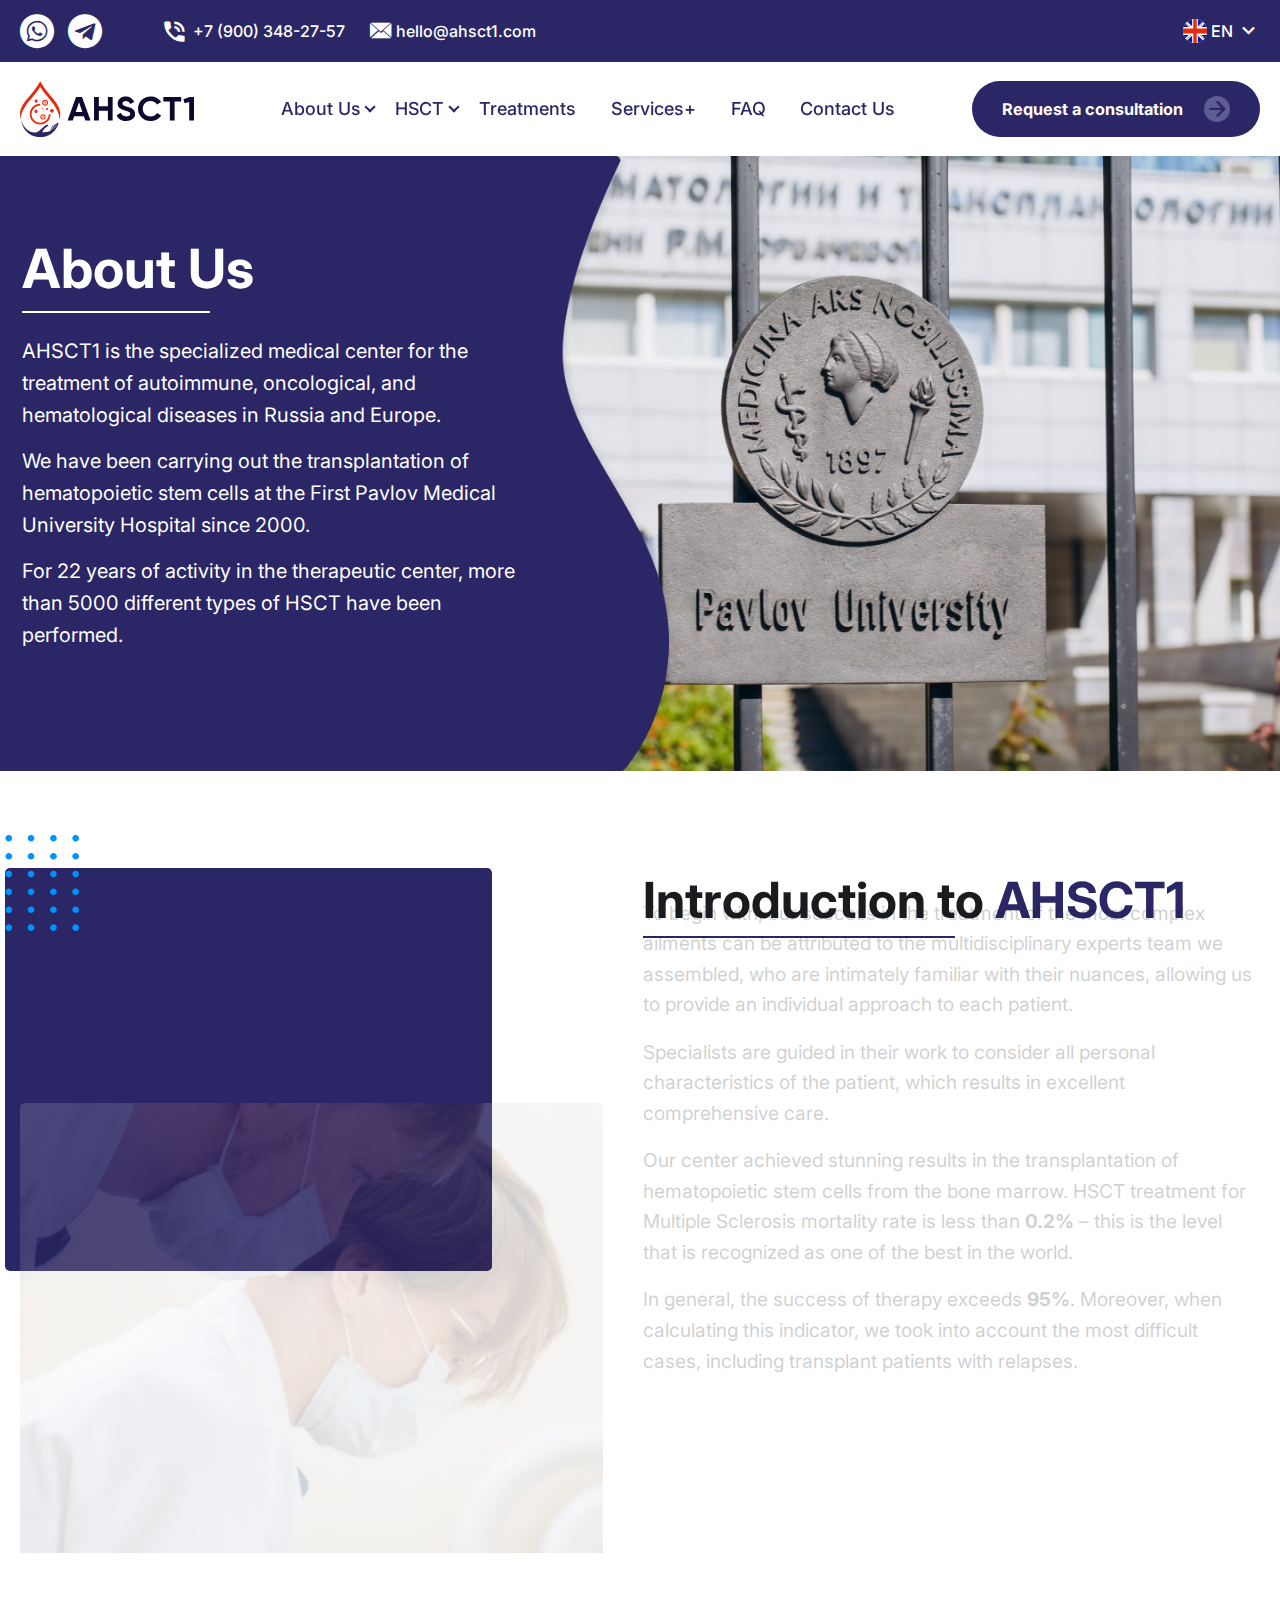
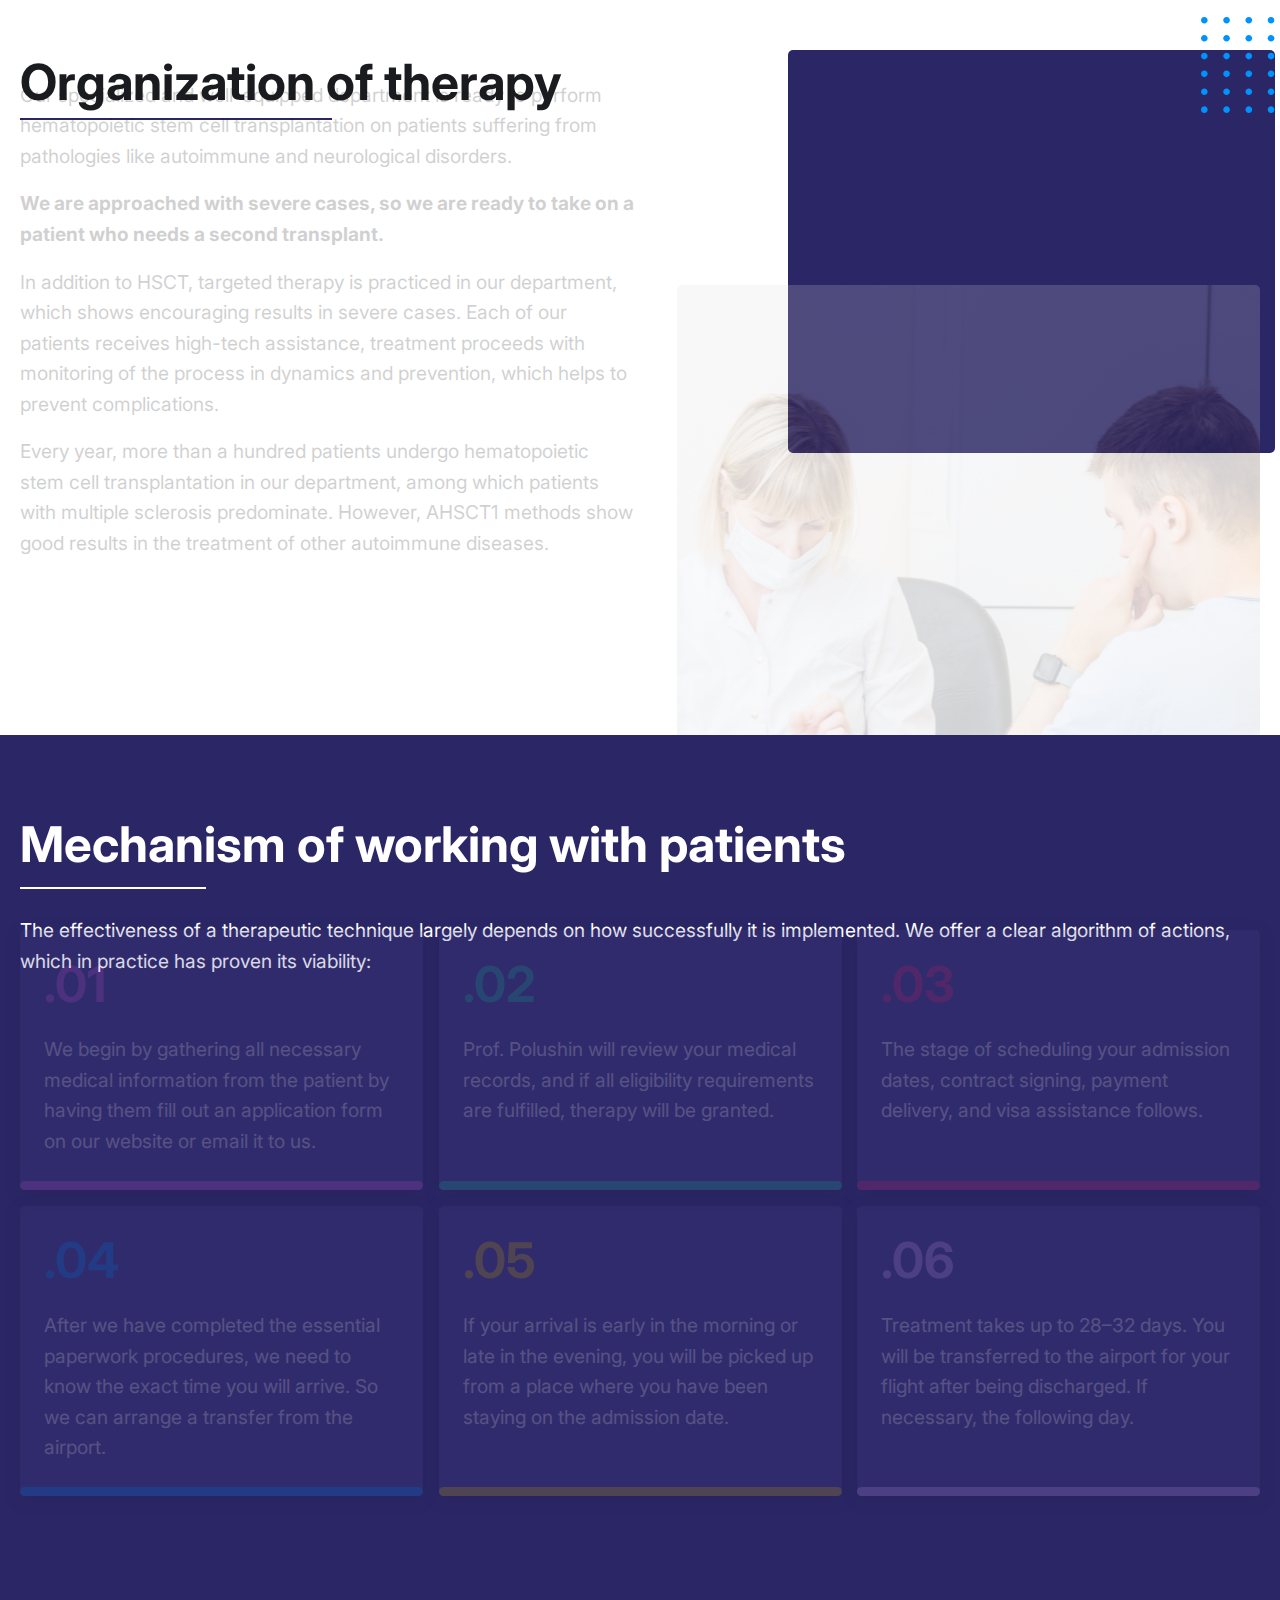
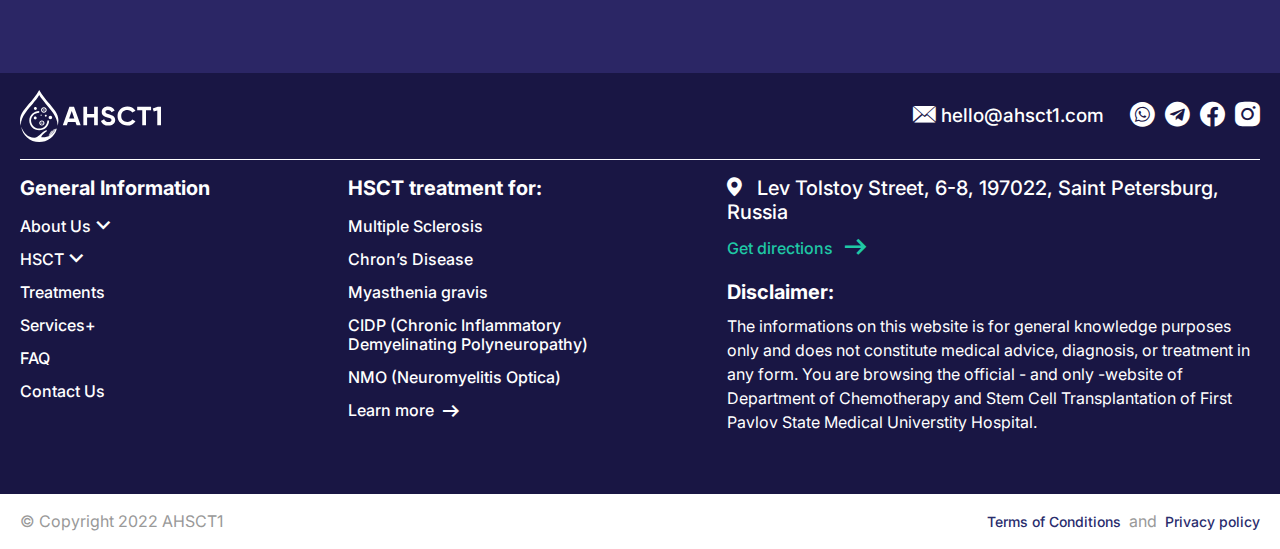
==== commit cf3d32bf: "Add files via upload" ====
--- a/aboutUs.html
+++ b/aboutUs.html
@@ -217,31 +217,28 @@
 					</div>
 				</div>
 			</header>
-			<div class="index-blok abindex-blok ibg">
+			<div class="index-blok abindex-blok">
 				<div class="container">
 					<div class="index-blok__body">
 						<div class="index-blok__content">
 							<img src="img/index-blok/decor.png" alt="" class="index-blok__content_img">
 							<img src="img/index-blok/decor-mb.png" alt="" class="index-blok__content_img-mb">
-							<div class="index-blok__title index-blok__title_decor">
+							<div class="index-blok__title index-blok__title_visebl index-blok__title_decor">
 								About Us
 							</div>
 							<div class="index-blok__text">
 								<p>
 									AHSCT1 is the specialized medical center for the treatment
-of autoimmune, oncological, and hematological diseases in Russia
-and Europe. 
-
+									of autoimmune, oncological, and hematological diseases in Russia
+									and Europe. 
 								</p>
 								<p>
 									We have been carrying out the transplantation of hematopoietic 
-stem cells at the First Pavlov Medical University Hospital since 2000.
-
+									stem cells at the First Pavlov Medical University Hospital since 2000.
 								</p>
 								<p>
 									For 22 years of activity in the therapeutic center, more than 
-5000 different types of HSCT have been performed.
-
+									5000 different types of HSCT have been performed.
 								</p>
 							</div>
 						</div>
@@ -264,27 +261,25 @@
 							<div class="text-blok__text frjs">
 								<p>
 									To begin with, our success in the treatment of the most complex ailments
-can be attributed to the multidisciplinary experts team we assembled, 
-who are intimately familiar with their nuances, allowing us to provide
-an individual approach to each patient.
-
+									can be attributed to the multidisciplinary experts team we assembled, 
+									who are intimately familiar with their nuances, allowing us to provide
+									an individual approach to each patient.
 								</p>
 								<p>
 									Specialists are guided in their work to consider all personal characteristics 
-of the patient, which results in excellent comprehensive care.
+									of the patient, which results in excellent comprehensive care.
 
 								</p>
 								<p>
 									Our center achieved stunning results in the transplantation of hematopoietic 
-stem cells from the bone marrow. HSCT treatment for Multiple Sclerosis 
-mortality rate is less than <b>0.2%</b> – this is the level that is recognized 
-as one of the best in the world.
-
+									stem cells from the bone marrow. HSCT treatment for Multiple Sclerosis 
+									mortality rate is less than <b>0.2%</b> – this is the level that is recognized 
+									as one of the best in the world.
 								</p>
 								<p>
 									In general, the success of therapy exceeds <b>95%</b>. Moreover, when calculating
-this indicator, we took into account the most difficult cases, including
-transplant patients with relapses.
+									this indicator, we took into account the most difficult cases, including
+									transplant patients with relapses.
 
 								</p>
 							</div>
@@ -308,9 +303,8 @@
 								</b></p>
 								<p>
 									In addition to HSCT, targeted therapy is practiced in our department, which shows encouraging results in severe cases. Each of our patients receives 
-high-tech assistance, treatment proceeds with monitoring of the process in 
-dynamics and prevention, which helps to prevent complications.
-
+									high-tech assistance, treatment proceeds with monitoring of the process in 
+									dynamics and prevention, which helps to prevent complications.
 								</p>
 								<p>
 									Every year, more than a hundred patients undergo hematopoietic stem cell transplantation in our department, among which patients with multiple sclerosis predominate. However, AHSCT1 methods show good results in the treatment of other autoimmune diseases.
@@ -365,8 +359,8 @@
 							</div>
 							<div class="working-mechanism-blok__text">
 								The stage of scheduling your admission dates, 
-contract signing, payment delivery, and
-visa assistance follows.
+								contract signing, payment delivery, and
+								visa assistance follows.
 
 							</div>
 						</div>
@@ -376,9 +370,9 @@
 							</div>
 							<div class="working-mechanism-blok__text">
 								After we have completed the essential
-paperwork procedures, we need to know
-the exact time you will arrive.
-So we can arrange a transfer from the airport.
+								paperwork procedures, we need to know
+								the exact time you will arrive.
+								So we can arrange a transfer from the airport.
 
 							</div>
 						</div>
@@ -388,9 +382,9 @@
 							</div>
 							<div class="working-mechanism-blok__text">
 								If your arrival is early in the morning 
-or late in the evening, you will be picked up
-from a place where you have been staying
-on the admission date.
+								or late in the evening, you will be picked up
+								from a place where you have been staying
+								on the admission date.
 
 							</div>
 						</div>
@@ -400,9 +394,9 @@
 							</div>
 							<div class="working-mechanism-blok__text">
 								Treatment takes up to 28–32 days. 
-You will be transferred to the airport
-for your flight after being discharged.
-If necessary, the following day. 
+								You will be transferred to the airport
+								for your flight after being discharged.
+								If necessary, the following day. 
 
 							</div>
 						</div>
--- a/css/style.css
+++ b/css/style.css
@@ -1,5 +1,6 @@
 @charset "UTF-8";
 /*Обнуление*/
+@import url("https://fonts.googleapis.com/css2?family=Inter:wght@400;500;700&display=swap");
 @import url("https://fonts.googleapis.com/css2?family=Inter:wght@400;500;700&display=swap");
 * {
   padding: 0;
@@ -190,9 +191,6545 @@
     max-width: none;
     padding: 0 15px; } }
 
-/*
-@import url("https://fonts.googleapis.com/css2?family=Inter:wght@400;500;700&display=swap");@charset "UTF-8";*{padding:0;margin:0;border:0}*,*:before,*:after{-moz-box-sizing:border-box;-webkit-box-sizing:border-box;box-sizing:border-box}:focus,:active{outline:none}a:focus,a:active{outline:none}nav,footer,header,aside{display:block}html,body{height:100%;width:100%;font-size:100%;line-height:1;font-size:14px;-ms-text-size-adjust:100%;-moz-text-size-adjust:100%;-webkit-text-size-adjust:100%}input,button,textarea{font-family:inherit}input::-ms-clear{display:none}button{cursor:pointer}button::-moz-focus-inner{padding:0;border:0}a,a:visited{text-decoration:none}a:hover{text-decoration:none}ul li{list-style:none}img{vertical-align:top}h1,h2,h3,h4,h5,h6{font-size:inherit;font-weight:inherit}.ibg{background-position:center;background-size:contain;background-repeat:no-repeat;position:relative}.ibg img{width:0;height:0;position:absolute;top:0;left:0;opacity:0;visibility:hidden}@font-face{font-family:'Geometria';src:url("../fonts/Geometria-Medium.eot");src:local("Geometria Medium"),local("Geometria-Medium"),url("../fonts/Geometria-Medium.eot?#iefix") format("embedded-opentype"),url("../fonts/Geometria-Medium.woff") format("woff"),url("../fonts/Geometria-Medium.ttf") format("truetype");font-weight:500;font-style:normal}@font-face{font-family:'Geometria';src:url("../fonts/Geometria.eot");src:local("Geometria"),url("../fonts/Geometria.eot?#iefix") format("embedded-opentype"),url("../fonts/Geometria.woff") format("woff"),url("../fonts/Geometria.ttf") format("truetype");font-weight:400;font-style:normal}@font-face{font-family:'Geometria';src:url("../fonts/Geometria-Bold.eot");src:local("Geometria Bold"),local("Geometria-Bold"),url("../fonts/Geometria-Bold.eot?#iefix") format("embedded-opentype"),url("../fonts/Geometria-Bold.woff") format("woff"),url("../fonts/Geometria-Bold.ttf") format("truetype");font-weight:700;font-style:normal}@font-face{font-family:'icomoon';src:url("../fonts/icomoon.eot?wuj431");src:url("../fonts/icomoon.eot?wuj431#iefix") format("embedded-opentype"),url("../fonts/icomoon.ttf?wuj431") format("truetype"),url("../fonts/icomoon.woff?wuj431") format("woff"),url("../fonts/icomoon.svg?wuj431#icomoon") format("svg");font-weight:400;font-style:normal;font-display:block}[class^="icon-"],[class*=" icon-"]{font-family:'icomoon'!important;speak:never;font-style:normal;font-weight:400;font-variant:normal;text-transform:none;line-height:1;-webkit-font-smoothing:antialiased;-moz-osx-font-smoothing:grayscale}.icon-phone_in_talk:before{content:"\e900"}.icon-button:before{content:"\e901"}.icon-slaider-left:before{content:"\e902"}.icon-slaider-reght:before{content:"\e903"}.icon-coolicon:before{content:"\e904"}.icon-pointer-reght:before{content:"\e905"}.icon-cards:before{content:"\e906"}.icon-envelope:before{content:"\e907"}.icon-watsap:before{content:"\e909"}.icon-telegram:before{content:"\e90a"}.icon-facebook:before{content:"\e90b"}.icon-instagram-black:before{content:"\e90c"}.icon-instagram:before{content:"\e90d"}.icon-pointer:before{content:"\e90e"}.container{max-width:1540px;margin:0 auto;padding:0 20px;position:relative}@media (max-width:1240px){.container{max-width:1064px}}@media (max-width:1064px){.container{max-width:1200px}}@media (max-width:767px){.container{max-width:none;padding:0 15px}}.buttton-scrol{position:fixed;bottom:10px;right:20px;width:60px;height:60px;background:rgba(217,217,217,.7);border-radius:50%;z-index:1000;-webkit-box-shadow:0 4px 15px 0 rgba(0,0,0,0);box-shadow:0 4px 15px 0 rgba(0,0,0,0);display:-webkit-box;display:-ms-flexbox;display:flex;-webkit-box-pack:center;-ms-flex-pack:center;justify-content:center;-webkit-box-align:center;-ms-flex-align:center;align-items:center;-webkit-transition:all 0.3s ease 0s;-o-transition:all 0.3s ease 0s;transition:all 0.3s ease 0s;cursor:pointer;opacity:0;pointer-events:none}.buttton-scrol span{font-size:22px;color:#333;-webkit-transform:rotate(-90deg);-ms-transform:rotate(-90deg);transform:rotate(-90deg);-webkit-transition:all 0.3s ease 0s;-o-transition:all 0.3s ease 0s;transition:all 0.3s ease 0s;cursor:pointer}.buttton-scrol._active{opacity:1;bottom:20px;pointer-events:auto;-webkit-box-shadow:0 4px 15px 0 rgba(0,0,0,.3);box-shadow:0 4px 15px 0 rgba(0,0,0,.3)}.buttton-scrol:hover{background:rgba(31,200,165,.7)}.buttton-scrol:hover span{color:#111}.buttton-scrol:active{opacity:.9;-webkit-box-shadow:0 4px 15px 0 rgba(0,0,0,.5);box-shadow:0 4px 15px 0 rgba(0,0,0,.5)}@media (min-width:1064px){.link-hover{-webkit-transition:all 0.3s ease 0s;-o-transition:all 0.3s ease 0s;transition:all 0.3s ease 0s}.link-hover:hover{color:#1fc8a5}.link-hover:active{opacity:.8}}@media (min-width:1064px){.button-hover-blue{-webkit-transition:all 0.3s ease 0s;-o-transition:all 0.3s ease 0s;transition:all 0.3s ease 0s}.button-hover-blue *{-webkit-transition:all 0.3s ease 0s;-o-transition:all 0.3s ease 0s;transition:all 0.3s ease 0s}.button-hover-blue span:before{-webkit-transition:all 0.3s ease 0s;-o-transition:all 0.3s ease 0s;transition:all 0.3s ease 0s}.button-hover-blue:hover{background:#1fc8a5}.button-hover-blue:hover span:before{color:#1fc8a5}.button-hover-blue:active{opacity:.8}}@media (min-width:1064px){.button-hover-blue-border{-webkit-transition:all 0.3s ease 0s;-o-transition:all 0.3s ease 0s;transition:all 0.3s ease 0s}.button-hover-blue-border *{-webkit-transition:all 0.3s ease 0s;-o-transition:all 0.3s ease 0s;transition:all 0.3s ease 0s}.button-hover-blue-border:hover{background:#2b2665}.button-hover-blue-border:hover span{color:#fff}.button-hover-blue-border:active{opacity:.9}}@media (min-width:1064px){.button-hover-green{border:1px solid #1fc8a5;-webkit-transition:all 0.3s ease 0s;-o-transition:all 0.3s ease 0s;transition:all 0.3s ease 0s}.button-hover-green *{-webkit-transition:all 0.3s ease 0s;-o-transition:all 0.3s ease 0s;transition:all 0.3s ease 0s}.button-hover-green span:before{-webkit-transition:all 0.3s ease 0s;-o-transition:all 0.3s ease 0s;transition:all 0.3s ease 0s}.button-hover-green:hover{background:rgba(31,200,165,0)}.button-hover-green:hover span{color:#2b2665}.button-hover-green:hover span:before{color:#2b2665}.button-hover-green:active{opacity:.8}}.form-blok{font-size:0;display:-webkit-box;display:-ms-flexbox;display:flex;-webkit-box-pack:justify;-ms-flex-pack:justify;justify-content:space-between}.form-blok.form-blok_100 .input{-webkit-box-flex:0;-ms-flex:0 0 100%;flex:0 0 100%}.form-blok .input{-webkit-box-flex:0;-ms-flex:0 0 49%;flex:0 0 49%}@media (max-width:767px){.form-blok{display:block}}.input{padding:12px 0}.input__title{font-family:Inter;font-size:16px;font-weight:700;line-height:19px;color:#1a1b1e;margin-bottom:6px}.input__body input{width:100%;height:57px;background:#f7f7ff;border:1px solid #bdc5ed;border-radius:5px;padding:0 15px;font-family:Inter;font-size:20px;font-weight:400;line-height:24px;color:#1a1b1e}.input__body input::-webkit-input-placeholder{opacity:1;color:#1a1b1e}.input__body input:-ms-input-placeholder{opacity:1;color:#1a1b1e}.input__body input::-ms-input-placeholder{opacity:1;color:#1a1b1e}.input__body input::placeholder{opacity:1;color:#1a1b1e}.input__body textarea{width:100%;height:114px;background:#f7f7ff;border:1px solid #bdc5ed;border-radius:5px;padding:0 15px;padding-top:12px;font-family:Inter;font-size:20px;font-weight:400;line-height:24px;color:#1a1b1e}.input__body textarea::-webkit-input-placeholder{opacity:1;color:#1a1b1e}.input__body textarea:-ms-input-placeholder{opacity:1;color:#1a1b1e}.input__body textarea::-ms-input-placeholder{opacity:1;color:#1a1b1e}.input__body textarea::placeholder{opacity:1;color:#1a1b1e}.input__body.input__body_icon{position:relative}.input__body.input__body_icon input{padding-right:40px}.input__body .input__icon{position:absolute;right:15px;top:50%;width:18px;-webkit-transform:translateY(-50%);-ms-transform:translateY(-50%);transform:translateY(-50%)}.__select{position:relative;width:100%;height:57px;margin:0 auto}.__select[data-state="active"] .select-title__wrapper::before{-webkit-transform:translate(-3px,-50%) rotate(-45deg);-ms-transform:translate(-3px,-50%) rotate(-45deg);transform:translate(-3px,-50%) rotate(-45deg)}.__select[data-state="active"] .select-title__wrapper::after{-webkit-transform:translate(3px,-50%) rotate(45deg);-ms-transform:translate(3px,-50%) rotate(45deg);transform:translate(3px,-50%) rotate(45deg)}.__select[data-state="active"] .__select__content{opacity:1}.__select[data-state="active"] .__select__label + .__select__input + .__select__label{max-height:40px;border-top-width:1px}.select-title__wrapper{position:relative;width:100%;height:100%}.select-title__wrapper:before,.select-title__wrapper:after{content:"";position:absolute;top:50%;right:16px;display:block;width:10px;height:2px;-webkit-transition:all 0.3s ease-out;-o-transition:all 0.3s ease-out;transition:all 0.3s ease-out;pointer-events:none;background-color:#333;-webkit-transform:translate(-3px,-50%) rotate(45deg);-ms-transform:translate(-3px,-50%) rotate(45deg);transform:translate(-3px,-50%) rotate(45deg);z-index:5}.select-title__wrapper::after{-webkit-transform:translate(3px,-50%) rotate(-45deg);-ms-transform:translate(3px,-50%) rotate(-45deg);transform:translate(3px,-50%) rotate(-45deg)}.__select__title{display:block;width:100%;height:100%;padding:8px 16px;font-size:14px;border-radius:5px;border:1px solid #bdc5ed;background:#f7f7ff;font-family:Inter;font-size:20px;font-weight:400;line-height:24px;color:#1a1b1e;position:relative}.__select__title::-webkit-input-placeholder{color:#1a1b1e}.__select__title:-ms-input-placeholder{color:#1a1b1e}.__select__title::-ms-input-placeholder{color:#1a1b1e}.__select__title::placeholder{color:#1a1b1e}.reset{display:-webkit-box;display:-ms-flexbox;display:flex;width:230px;padding:8px 16px;margin:0 auto;margin-bottom:10px;border:solid 1px #c7ccd1;border-radius:5px;-webkit-transition:all 0.2s ease-out;-o-transition:all 0.2s ease-out;transition:all 0.2s ease-out;cursor:pointer;font-weight:700;background-color:#fff;color:#333}.reset:hover{background-color:#f7f7ff;color:#fff}.__select__content{position:absolute;top:57px;left:3px;display:-webkit-box;display:-ms-flexbox;display:flex;-webkit-box-orient:vertical;-webkit-box-direction:normal;-ms-flex-direction:column;flex-direction:column;width:calc(100% - 6px);background-color:#fff;border:1px solid #c7ccd1;border-top:none;border-bottom-left-radius:5px;border-bottom-right-radius:5px;-webkit-transition:all 0.3s ease-out;-o-transition:all 0.3s ease-out;transition:all 0.3s ease-out;opacity:0;z-index:8}.__select__input{display:none}.__select__input:checked + label{background-color:#f7f7f7}.__select__input:disabled + label{opacity:.6;pointer-events:none}.__select__label{display:-webkit-box;display:-ms-flexbox;display:flex;-webkit-box-align:center;-ms-flex-align:center;align-items:center;width:100%;height:40px;max-height:0;padding:0 16px;font-size:16px;-webkit-transition:all 0.2s ease-out;-o-transition:all 0.2s ease-out;transition:all 0.2s ease-out;cursor:pointer;overflow:hidden;font-family:Inter;font-size:16px;font-weight:400;line-height:24px;color:#1A1B1E}.__select__label + input + .__select__label{border-top:0 solid #C7CCD160}.__select__label:hover{background-color:rgba(207,207,205,.8)!important}.field__wrapper{width:100%;position:relative;margin:15px 0;text-align:center;border:1px dashed #BDC5ED;height:90px;border-radius:5px}.field__wrapper._active .field__file{opacity:1}.field__wrapper._active .field__wrapper-content{opacity:0;pointer-events:none}.field__file{position:absolute;left:0;top:0;width:100%;height:100%;line-height:58px;display:-webkit-box;display:-ms-flexbox;display:flex;-webkit-box-pack:center;-ms-flex-pack:center;justify-content:center;-webkit-box-align:center;-ms-flex-align:center;align-items:center;font-family:Inter;font-size:20px;font-weight:400;color:#1A1B1E;opacity:0}.field__wrapper-content{position:absolute;left:50%;top:50%;-webkit-transform:translate(-50%,-50%);-ms-transform:translate(-50%,-50%);transform:translate(-50%,-50%);font-size:18px;z-index:10}.field__wrapper-content_text{font-family:Inter;font-size:20px;font-weight:400;line-height:24px;color:#1A1B1E;pointer-events:none}.field__wrapper-content_link{font-family:Inter;font-size:20px;font-weight:400;line-height:24px;color:#1A1B1E;position:relative;text-decoration:underline;cursor:pointer}@media (min-width:1064px){.field__wrapper-content_link:hover{color:#555}}.field__file::file-selector-button{width:15px;opacity:0;pointer-events:none}.checbox{margin-bottom:15px}.checkbox{position:absolute;z-index:-1;opacity:0}.checkbox + label{position:relative;padding:0 0 0 35px;cursor:pointer;padding-top:0;font-family:Inter;font-size:16px;font-weight:400;line-height:19px;letter-spacing:0em;text-align:left;color:#1A1B1E;display:block}.checkbox + label:before{content:'';position:absolute;top:0;left:0;width:22px;height:22px;border-radius:3px;border:1px solid #BDC5ED;-webkit-transition:.2s;-o-transition:.2s;transition:.2s}.checkbox + label:after{content:'';position:absolute;top:11px;left:11px;width:12px;height:12px;-webkit-transform:translate(-50%,-50%);-ms-transform:translate(-50%,-50%);transform:translate(-50%,-50%);border-radius:2px;background:#1FC8A5;-webkit-box-shadow:0 2px 5px rgba(0,0,0,.3);box-shadow:0 2px 5px rgba(0,0,0,.3);-webkit-transition:.2s;-o-transition:.2s;transition:.2s;opacity:0}.checkbox:checked + label:after{opacity:1}.header{position:relative;z-index:1001}@media (min-width:1064px){.header.sticky .header-bottom{top:0;-webkit-transition:all 0.1s ease 0s;-o-transition:all 0.1s ease 0s;transition:all 0.1s ease 0s;-webkit-box-shadow:0 4px 15px 0 rgba(0,0,0,.3);box-shadow:0 4px 15px 0 rgba(0,0,0,.3)}}.header-top{background:#2b2665;padding:14px 0;margin-bottom:94px;position:relative;z-index:10}.header-top .container{font-size:0;display:-webkit-box;display:-ms-flexbox;display:flex;-webkit-box-pack:justify;-ms-flex-pack:justify;justify-content:space-between;-webkit-box-align:center;-ms-flex-align:center;align-items:center}@media (max-width:1064px){.header-top{margin-bottom:0}}@media (max-width:767px){.header-top{background:#fff}}.header-top__links{display:-webkit-box;display:-ms-flexbox;display:flex;-webkit-box-align:center;-ms-flex-align:center;align-items:center}.header-top__icon-link{margin-right:14px;font-size:34px;color:#fff;-webkit-transition:all 0.3s ease 0s;-o-transition:all 0.3s ease 0s;transition:all 0.3s ease 0s}.header-top__icon-link:before{border-radius:50%}.header-top__icon-link.icon-watsap:hover{color:#44ea62;opacity:.85}.header-top__icon-link.icon-telegram:hover{color:#29a9eb;opacity:.85}.header-top__icon-link.icon-watsap:active{opacity:.7}.header-top__icon-link.icon-telegram:active{opacity:.7}@media (max-width:1064px){.header-top__icon-link{font-size:26px;margin-right:9px}}@media (max-width:767px){.header-top__icon-link{color:#2b2665}}.header-top__link{font-family:Inter;font-size:16px;font-weight:500;line-height:19px;color:#fff;display:-webkit-box;display:-ms-flexbox;display:flex;-webkit-box-align:center;-ms-flex-align:center;align-items:center;margin-left:45px;transition:color .5s}.header-top__link span.header-top__link_icon{margin-right:5px}.header-top__link span.icon-phone_in_talk{font-size:27px}.header-top__link:last-child{margin-left:25px}@media (max-width:1064px){.header-top__link{font-size:14px;margin-left:25px}}@media (max-width:767px){.header-top__link{display:none}}.header-top__link:hover{color:#1fc8a5}.logo-mb{width:32px;position:relative;z-index:1000}.logo-mb img{width:100%}@media (min-width:767.1px){.logo-mb{display:none}}.logo-text{width:122px;position:relative;z-index:1000}.logo-text img{width:100%}@media (min-width:767.1px){.logo-text{display:none}}.header-top-langvig{position:relative}.header-top-langvig._active .header-top-langvig__title .header-top__langvig_icon{-webkit-transform:rotate(180deg);-ms-transform:rotate(180deg);transform:rotate(180deg);top:-2px}.header-top-langvig._active .header-top-langvig__body{opacity:1;visibility:visible;pointer-events:auto;bottom:-12px}.header-top-langvig__title{display:-webkit-box;display:-ms-flexbox;display:flex;-webkit-box-align:center;-ms-flex-align:center;align-items:center;cursor:pointer}.header-top-langvig__title *:first-child{border-radius:50%}.header-top-langvig__title span{font-family:Inter;font-size:16px;font-weight:500;line-height:19px;color:#fff;margin:0 4px}.header-top-langvig__title span.header-top__langvig_icon{font-size:10px;top:0;position:relative;-webkit-transform:rotate(0deg);-ms-transform:rotate(0deg);transform:rotate(0deg);-webkit-transition:all 0.5s ease 0s;-o-transition:all 0.5s ease 0s;transition:all 0.5s ease 0s}.header-top-langvig__body{position:absolute;background:#fefefe;-webkit-box-shadow:0 4px 10px 0 rgba(0,0,0,.1);box-shadow:0 4px 10px 0 rgba(0,0,0,.1);width:295px;height:245px;border-radius:10px;right:0;bottom:-25px;-webkit-transform:translateY(100%);-ms-transform:translateY(100%);transform:translateY(100%);padding:23px 30px;overflow:auto;opacity:0;visibility:hidden;pointer-events:none;-webkit-transition:all 0.5s ease 0s;-o-transition:all 0.5s ease 0s;transition:all 0.5s ease 0s}.header-top-langvig__link{font-size:0;display:-webkit-box;display:-ms-flexbox;display:flex;-webkit-box-align:center;-ms-flex-align:center;align-items:center;margin-bottom:15px}.header-top-langvig__link span{font-family:Inter;font-size:16px;font-weight:500;line-height:19px;color:#999}.header-top-langvig__link img{margin-right:8px}.header-top-langvig__link:last-child{margin-bottom:0}.header-bottom .container{font-size:0;display:-webkit-box;display:-ms-flexbox;display:flex;-webkit-box-pack:justify;-ms-flex-pack:justify;justify-content:space-between;-webkit-box-align:center;-ms-flex-align:center;align-items:center}@media (max-width:1064px){.header-bottom{padding:8px 0}}@media (max-width:767px){.header-bottom{display:none}}@media (min-width:1064px){.header-bottom{-webkit-transition:all 0.3s ease 0s;-o-transition:all 0.3s ease 0s;transition:all 0.3s ease 0s;position:fixed;top:62px;left:0;width:100%;background:#fff;-webkit-box-shadow:0 4px 15px 0 rgba(0,0,0,0);box-shadow:0 4px 15px 0 rgba(0,0,0,0)}}.header-bottom__logo{max-width:194px;-webkit-box-flex:0;-ms-flex:0 0 194px;flex:0 0 194px;position:relative;-webkit-transition:all 0.3s ease 0s;-o-transition:all 0.3s ease 0s;transition:all 0.3s ease 0s}@media (max-width:1540px){.header-bottom__logo{max-width:calc(100px + 94 * ((100vw - 320px) / 1220))}}.header-bottom__logo img{width:100%}.header-bottom__logo:active{opacity:.7}@media (max-width:1240px){.header-bottom__logo{max-width:120px}}.header-bottom__logo_content{position:absolute;-webkit-transition:all 0.5s ease 0s;-o-transition:all 0.5s ease 0s;transition:all 0.5s ease 0s;left:0;top:0;-webkit-transform:translateY(-50%);-ms-transform:translateY(-50%);transform:translateY(-50%)}.header-bottom__logo_hover{opacity:0;z-index:2;position:absolute;-webkit-transition:all 0.5s ease 0s;-o-transition:all 0.5s ease 0s;transition:all 0.5s ease 0s;left:0;top:0;-webkit-transform:translateY(-50%);-ms-transform:translateY(-50%);transform:translateY(-50%)}.header-bottom__list{display:-webkit-box;display:-ms-flexbox;display:flex;-webkit-box-pack:justify;-ms-flex-pack:justify;justify-content:space-between;-webkit-box-align:center;-ms-flex-align:center;align-items:center;-webkit-box-flex:0;-ms-flex:0 0 50%;flex:0 0 50%}.header-bottom__link{font-family:Inter;font-size:20px;font-weight:500;line-height:24px;color:#2b2665;display:-webkit-box;display:-ms-flexbox;display:flex;-webkit-box-align:center;-ms-flex-align:center;align-items:center}.header-bottom__link img{margin-left:8px}.header-bottom__button{-webkit-box-flex:0;-ms-flex:0 0 312px;flex:0 0 312px;max-width:312px;height:56px;border-radius:45px;background:#2b2665;padding:0 30px;display:-webkit-box;display:-ms-flexbox;display:flex;-webkit-box-pack:justify;-ms-flex-pack:justify;justify-content:space-between;-webkit-box-align:center;-ms-flex-align:center;align-items:center;transition:.5s}@media (max-width:1540px){.header-bottom__button{max-width:calc(200px + 112 * ((100vw - 320px) / 1220))}}.header-bottom__button span.header-bottom__button_text{font-family:Inter;font-size:18px;font-weight:700;line-height:22px;color:#fff}@media (max-width:1540px){.header-bottom__button span.header-bottom__button_text{font-size:calc(10px + 8 * ((100vw - 320px) / 1220))}}.header-bottom__button span.header-bottom__button_icon{background:rgba(205,222,255,.3);color:#2b2665;font-size:18px;width:29px;height:29px;border-radius:50%;display:-webkit-box;display:-ms-flexbox;display:flex;-webkit-box-pack:center;-ms-flex-pack:center;justify-content:center;-webkit-box-align:center;-ms-flex-align:center;align-items:center}@media (max-width:1540px){.header-bottom__button span.header-bottom__button_icon{font-size:calc(10px + 8 * ((100vw - 320px) / 1220))}}@media (max-width:1540px){.header-bottom__button span.header-bottom__button_icon{width:calc(17px + 12 * ((100vw - 320px) / 1220))}}@media (max-width:1540px){.header-bottom__button span.header-bottom__button_icon{height:calc(17px + 12 * ((100vw - 320px) / 1220))}}@media (max-width:1240px){.header-bottom__button{max-width:220px}.header-bottom__button span.header-bottom__button_icon{background:rgba(205,222,255,.3);color:#2b2665;-webkit-box-flex:0;-ms-flex:0 0 22px;flex:0 0 22px;height:22px;font-size:10px}.header-bottom__button span.header-bottom__button_text{font-size:14px;line-height:16px}}@media (max-width:1064px){.header-bottom__button{max-width:260px}}@media (max-width:767px){.header-bottom__button{-webkit-box-flex:0;-ms-flex:0 0 56px;flex:0 0 56px;width:100%;max-width:100%;margin-bottom:12px}.header-bottom__button span.header-bottom__button_text{font-family:Inter;font-size:16px;font-weight:700;line-height:19px}.header-bottom__button span.header-bottom__button_icon{font-size:16px;width:29px;-webkit-box-flex:0;-ms-flex:0 0 29px;flex:0 0 29px;height:29px;border-radius:50%;display:-webkit-box;display:-ms-flexbox;display:flex;-webkit-box-pack:center;-ms-flex-pack:center;justify-content:center;-webkit-box-align:center;-ms-flex-align:center;align-items:center}}.header-bottom__button:hover{background:#1FC8A5}.header-bottom__button:hover.header-bottom__button .icon-button:before{color:#1FC8A5!important}@media (min-width:1064px){.header-logo_hover-link .header-logo_hover-img,.header-logo_hover-link .header-logo_hover-content{-webkit-transition:all 0.3s ease 0s;-o-transition:all 0.3s ease 0s;transition:all 0.3s ease 0s}.header-logo_hover-link:hover .header-logo_hover-img{opacity:1!important;visibility:visible!important;z-index:20}}.header__list{-webkit-box-flex:1;-ms-flex:1 1 auto;flex:1 1 auto;padding:0 6px;display:-webkit-box;display:-ms-flexbox;display:flex;-webkit-box-pack:justify;-ms-flex-pack:justify;justify-content:space-between;-webkit-box-align:center;-ms-flex-align:center;align-items:center}@media (max-width:1280px){.header__list{padding:0 5px;padding-left:15px}}@media (max-width:1064px){.header__list{display:block}}@media (min-width:767px){.header__list{-webkit-box-ordinal-group:2;-ms-flex-order:1;order:1}}@media (max-width:767px){.header__list{max-width:none;padding-left:0;display:block!important}}.header__link{font-family:Inter;font-size:20px;font-weight:500;line-height:24px;padding:35px 20px;padding-left:20px;padding-right:20px}@media (max-width:1540px){.header__link{font-size:calc(10px + 10 * ((100vw - 320px) / 1220))}}@media (max-width:1540px){.header__link{padding-left:calc(10px + 10 * ((100vw - 320px) / 1220))}}@media (max-width:1540px){.header__link{padding-right:calc(10px + 10 * ((100vw - 320px) / 1220))}}.header__link a{text-decoration:none!important;color:#2b2665}@media (max-width:1280px){.header__link{font-size:12px;padding-right:17px;font-size:18px}}@media (max-width:1064px){.header__link{display:block!important;border-top:2px solid #2b2665;margin:0!important;padding-top:20px;padding-bottom:20px;padding-left:0;padding-right:0}.header__link:first-child{border-top:2px solid rgba(43,38,101,0)}.header__link>a{font-family:Inter;font-size:28px;font-weight:700;line-height:34px;color:#2b2665;margin-bottom:8px}.header__link .header-button-mb{display:block;height:100%;width:90px;background:none;position:absolute;right:0;top:0;z-index:100}.header__link .header-button-mb span{display:block;height:100%;width:100%;position:relative}.header__link .header-button-mb span:before{position:absolute;left:50%;top:32px;-webkit-transform:translateX(-50%) rotate(0deg);-ms-transform:translateX(-50%) rotate(0deg);transform:translateX(-50%) rotate(0deg);-webkit-transition:all 0.3s ease 0s;-o-transition:all 0.3s ease 0s;transition:all 0.3s ease 0s;font-size:17px;color:#2b2665}.header__link .header-button-mb._active span:before{-webkit-transform:translateX(-50%) rotate(180deg);-ms-transform:translateX(-50%) rotate(180deg);transform:translateX(-50%) rotate(180deg)}.header__link._header-list-wrapper{padding-bottom:8px}}@media (max-width:480px){.header__link>a{font-size:30px;line-height:42px}}@media (max-width:360px){.header__link>a{font-size:24px;line-height:33px}}@media (min-width:1064.1px){.header__link button{max-height:0!important;display:none}}.header__link_title{position:relative;-webkit-transition:all 0.3s ease 0s;-o-transition:all 0.3s ease 0s;transition:all 0.3s ease 0s;background:none;text-align:left}.header__link_title a{text-decoration:none!important;position:relative;z-index:10;font-family:Inter;font-size:20px;font-weight:500;line-height:24px;color:#2b2665}@media (max-width:1540px){.header__link_title a{font-size:calc(10px + 10 * ((100vw - 320px) / 1220))}}.header__link_title a:before,.header__link_title a:after{content:"";position:absolute;display:block;width:8px;height:2px;background:#2b2665;right:-12px;top:50%;-webkit-transition:all 0.3s ease 0s;-o-transition:all 0.3s ease 0s;transition:all 0.3s ease 0s}.header__link_title a:before{-webkit-transform:translateY(-50%) rotate(43deg);-ms-transform:translateY(-50%) rotate(43deg);transform:translateY(-50%) rotate(43deg)}.header__link_title a:after{right:-16px;-webkit-transform:translateY(-50%) rotate(-43deg);-ms-transform:translateY(-50%) rotate(-43deg);transform:translateY(-50%) rotate(-43deg)}@media (max-width:1280px){.header__link_title{}}@media (max-width:1064px){.header__link_title{display:inline-block!important;padding-right:120px;padding-bottom:12px}.header__link_title a{font-family:Inter;font-size:28px;font-weight:700;line-height:34px;color:#2b2665}.header__link_title a:before,.header__link_title a:after{display:none!important}}@media (max-width:480px){.header__link_title{padding-right:90px}.header__link_title a{font-size:30px;line-height:42px}}@media (max-width:360px){.header__link_title a{font-size:24px;line-height:33px}}.menu__list>li{position:relative}.menu__link{color:#fff}.menu__sub-list{position:absolute;top:90%;left:0;background:#fff;-webkit-box-shadow:0 4px 10px 0 rgba(0,0,0,.2);box-shadow:0 4px 10px 0 rgba(0,0,0,.2);border-radius:5px;padding:20px 15px;min-width:214px}@media (min-width:1064.1px){.menu__sub-list.menu__sub-list_while-bacgraund{-webkit-box-shadow:0 4px 10px 0 rgba(0,0,0,.2);box-shadow:0 4px 10px 0 rgba(0,0,0,.2)}}@media (max-width:1064px){.menu__sub-list{border-radius:0!important;-webkit-box-shadow:0 4px 10px 0 rgba(0,0,0,0)!important;box-shadow:0 4px 10px 0 rgba(0,0,0,0)!important;padding-left:0;position:relative}}.menu__sub-list li{margin:0 0 10px 0}@media (max-width:360px){.menu__sub-list li{margin-bottom:4px}}.menu__sub-list li:last-child{margin:0}.menu__sub-link{font-family:Inter;font-size:20px;font-weight:500;line-height:24px;color:#2b2665}@media (max-width:767px){.menu__sub-link{font-family:Inter;font-size:20px;font-weight:500;line-height:24px;color:#2b2665}}@media (max-width:360px){.menu__sub-link{font-size:14px!important;line-height:100%!important}}.menu__arrow{display:none}@media (min-width:1064.1px){body._pc .menu__list>li:hover .menu__sub-list{opacity:1;visibility:visible;-webkit-transform:translate(0,0);-ms-transform:translate(0,0);transform:translate(0,0);pointer-events:all}body._pc .menu__list>li:hover .header__link_title .header__link_icon{-webkit-transform:translateY(-50%) rotate(30deg);-ms-transform:translateY(-50%) rotate(30deg);transform:translateY(-50%) rotate(30deg)}body._pc .menu__list>li:hover .link-white-hover{color:#1fc8a5}body._pc .menu__list>li:hover .header__link_title a:before{-webkit-transform:translateY(-50%) rotate(-43deg);-ms-transform:translateY(-50%) rotate(-43deg);transform:translateY(-50%) rotate(-43deg)}body._pc .menu__list>li:hover .header__link_title a:after{right:-16px;-webkit-transform:translateY(-50%) rotate(43deg);-ms-transform:translateY(-50%) rotate(43deg);transform:translateY(-50%) rotate(43deg)}body._pc .menu__list>li:hover .header__link_title a{text-decoration:none!important}}@media (max-width:1064px){.menu__sub-list._active{opacity:1;visibility:visible;-webkit-transform:translate(0,0);-ms-transform:translate(0,0);transform:translate(0,0);pointer-events:all}.header__link_icon._active{-webkit-transform:translateY(-50%) rotate(30deg);-ms-transform:translateY(-50%) rotate(30deg);transform:translateY(-50%) rotate(30deg)}.header__link_title._active a{color:#BDF3FF;text-decoration:none!important}}body._touch .menu__list>li._active .menu__sub-list{opacity:1;visibility:visible;-webkit-transform:translate(0,0);-ms-transform:translate(0,0);transform:translate(0,0);pointer-events:all}body._touch .menu__list>li._active .menu__arrow{-webkit-transform:rotate(-180deg);-ms-transform:rotate(-180deg);transform:rotate(-180deg)}body._touch .menu__list>li{display:-webkit-box;display:-ms-flexbox;display:flex;-webkit-box-align:center;-ms-flex-align:center;align-items:center}body._touch .menu__link{-webkit-box-flex:1;-ms-flex:1 1 auto;flex:1 1 auto}body._touch .menu__arrow{display:block;width:0;height:0;margin:0 0 0 5px;-webkit-transition:0.3s ease 0s;-o-transition:0.3s ease 0s;transition:0.3s ease 0s;border-left:5px solid transparent;border-right:5px solid transparent;border-top:10px solid #2b2665}@media (min-width:1064px){.menu__sub-list{-webkit-transform:translate(0,10%);-ms-transform:translate(0,10%);transform:translate(0,10%);opacity:0;visibility:hidden;pointer-events:none;-webkit-transition:all 0.3s ease 0s;-o-transition:all 0.3s ease 0s;transition:all 0.3s ease 0s}}.burger{position:fixed;right:-100%;top:0;width:100%;height:100%;background:#fff;overflow:auto;padding:78px 20px 30px 20px;-webkit-transition:0.3s;-o-transition:0.3s;transition:0.3s}.burger._active{right:0}.burger._active::before{content:"";position:fixed;width:100%;top:0;left:0;height:78px;background:#fff;z-index:200}@media (min-width:1064.1px){.burger{display:none}}.burger__wrapper{display:-webkit-box;display:-ms-flexbox;display:flex;-webkit-box-pack:justify;-ms-flex-pack:justify;justify-content:space-between;-webkit-box-orient:vertical;-webkit-box-direction:normal;-ms-flex-direction:column;flex-direction:column;height:100%}.burger-button{height:56px;-webkit-box-flex:0;-ms-flex:0 0 56px;flex:0 0 56px;border-radius:45px;background:#1fc8a5;padding:0 30px;margin-bottom:22px;display:-webkit-box;display:-ms-flexbox;display:flex;-webkit-box-pack:justify;-ms-flex-pack:justify;justify-content:space-between;-webkit-box-align:center;-ms-flex-align:center;align-items:center}.burger-button span.burger-button_text{font-family:Inter;font-size:16px;font-weight:700;line-height:19px;color:#fff}.burger-button span.burger-button_icon{background:rgba(255,255,255,.3);color:#1fc8a5;font-size:16px;width:29px;height:29px;border-radius:50%;display:-webkit-box;display:-ms-flexbox;display:flex;-webkit-box-pack:center;-ms-flex-pack:center;justify-content:center;-webkit-box-align:center;-ms-flex-align:center;align-items:center}.burger-footer{font-size:0;display:-webkit-box;display:-ms-flexbox;display:flex;-webkit-box-pack:justify;-ms-flex-pack:justify;justify-content:space-between;-webkit-box-align:center;-ms-flex-align:center;align-items:center;padding:17px 0}.burger-wrapper__bodu{-webkit-box-flex:1;-ms-flex:1 1 auto;flex:1 1 auto}@media (max-width:1064px){.header-top_mb{display:-webkit-box;display:-ms-flexbox;display:flex;-webkit-box-pack:justify;-ms-flex-pack:justify;justify-content:space-between;-webkit-box-align:center;-ms-flex-align:center;align-items:center}}.menu__icon{display:none}@media (max-width:1064px){.menu__icon{display:block;z-index:5;position:relative;width:30px;height:18px;cursor:pointer;margin-left:24px}.menu__icon span,.menu__icon::before,.menu__icon::after{left:0;position:absolute;height:10%;width:100%;-webkit-transition:all 0.3s ease 0s;-o-transition:all 0.3s ease 0s;transition:all 0.3s ease 0s;background:#fff}.menu__icon::before,.menu__icon::after{content:""}.menu__icon::before{top:0}.menu__icon::after{bottom:0}.menu__icon span{top:50%;-webkit-transform:scale(1) translate(0,-50%);-ms-transform:scale(1) translate(0,-50%);transform:scale(1) translate(0,-50%)}.menu__icon._active span{-webkit-transform:scale(0) translate(0,-50%);-ms-transform:scale(0) translate(0,-50%);transform:scale(0) translate(0,-50%);background:#2b2665}.menu__icon._active::before{top:50%;-webkit-transform:rotate(-45deg) translate(0,-50%);-ms-transform:rotate(-45deg) translate(0,-50%);transform:rotate(-45deg) translate(0,-50%);background:#2b2665}.menu__icon._active::after{bottom:50%;-webkit-transform:rotate(45deg) translate(0,50%);-ms-transform:rotate(45deg) translate(0,50%);transform:rotate(45deg) translate(0,50%);background:#2b2665}}@media (max-width:767px){.menu__icon span,.menu__icon::before,.menu__icon::after{background:#2b2665}}.abindex-blok{background:url('./../img/photos/abtimg(3).png');background-position:right 0 center;background-repeat:no-repeat;background-size:56% auto}@media (min-width:2100px){.abindex-blok{background-size:62% auto;background-position:right top 35%}}@media (max-width:1570px){.abindex-blok{background-position:right 0% center;background-size:auto 100%}}@media (max-width:1380px){.abindex-blok{background-position:right 0 center;background-repeat:no-repeat;background-size:auto 100%}}@media (max-width:1240px){.abindex-blok{background-position:right -239px center;background-size:auto 100%}}@media (max-width:1000px){.abindex-blok{background-position:left 136px center;background-size:auto 100%}@media (max-width:927px){.abindex-blok{background-position:left 106px center;background-size:auto 100%}}}@media (max-width:767px){.abindex-blok{background-position:center bottom 0!important;background-size:100%}}@media (max-width:450px){.abindex-blok{background-position:center bottom -69px!important;background-position:center bottom -33px!important;background-size:505px auto}}.bgimg{position:absolute;z-index:1}@media (max-width:767px){.bgimg{display:none}}.bgimg:nth-child(2){top:-140px;left:0}.bgimg:nth-child(3){bottom:-175px;left:50%;margin-left:calc(-155px - 15%)}.bgimg:nth-child(4){top:0;left:50%;margin-left:calc(-55px - 10%)}.incont{overflow:hidden;position:relative}.mnindex-blok{background:url('./../img/photos/portrait-smiling-caucasian-man-dentist-posing-modern-dental-office1.png');background-position:right -158px center;background-size:auto 100%}@media (min-width:2100px){.mnindex-blok{background-size:80% auto;background-position:right top 10%}}@media (max-width:1090px){.mnindex-blok{background-position:right -218px center}}@media (max-width:767px){.mnindex-blok{background-position:center bottom -69px!important;background-size:auto 346px}}.index-blok{background-color:#fff}@media (max-width:767px){.index-blok{padding-bottom:440px}}@media (max-width:767px) and (max-width:1540px){.index-blok{padding-bottom:calc(200px + 240 * ((100vw - 320px) / 1220))}}.index-blok__body{font-size:0;display:-webkit-box;display:-ms-flexbox;display:flex;-webkit-box-pack:justify;-ms-flex-pack:justify;justify-content:space-between}@media (max-width:767px){.index-blok__body{display:block}}.index-blok__content{-webkit-box-flex:0;-ms-flex:0 0 43%;flex:0 0 43%;padding:80px 0 120px;position:relative;background-color:#2b2665;border-left:2px #2b2665 solid}.index-blok__content:before{content:"";height:100%;width:50vw;position:absolute;left:0;top:0;display:block;-webkit-transform:translateX(-100%);-ms-transform:translateX(-100%);transform:translateX(-100%);background-color:#2b2665}@media (max-width:767px){.index-blok__content{margin:0 -15px;padding:0 15px;padding-top:40px;padding-bottom:60px}.index-blok__content:before{display:none}}.index-blok__content_img{position:absolute;right:2px;z-index:0;top:0;height:100%;-webkit-transform:translateX(100%);-ms-transform:translateX(100%);transform:translateX(100%);pointer-events:none}@media (max-width:767px){.index-blok__content_img{display:none}}.index-blok__content_img-mb{position:absolute;bottom:1px;left:0;width:100%;-webkit-transform:translateY(100%);-ms-transform:translateY(100%);transform:translateY(100%);pointer-events:none}@media (min-width:767.1px){.index-blok__content_img-mb{display:none}}.index-blok-header{position:relative;z-index:2;background:rgba(255,255,255,.1);border-radius:5px;padding:18px;max-width:365px;margin-bottom:20px;font-size:0;display:-webkit-box;display:-ms-flexbox;display:flex;-webkit-box-pack:justify;-ms-flex-pack:justify;justify-content:space-between;-webkit-box-align:center;-ms-flex-align:center;align-items:center}@media (max-width:480px){.index-blok-header{max-width:100%}}.index-blok-header__img{-webkit-box-flex:0;-ms-flex:0 0 99px;flex:0 0 99px}.index-blok-header__img img{width:100%}.index-blok-header__content{-webkit-box-flex:1;-ms-flex:1 1 auto;flex:1 1 auto;padding-left:14px}.index-blok-header__title{font-family:Inter;font-size:18px;font-weight:700;line-height:22px;color:#fff}.index-blok-header__text{font-family:Inter;font-size:14px;font-weight:500;line-height:20px;color:#fff}.index-blok__title{margin-bottom:34px;position:relative;z-index:2}.index-blok__cursor{z-index:10;display:inline-block;width:4px;height:36px;margin-left:5px;vertical-align:top;animation:blink 0.5s infinite alternate;position:relative;top:3px}@keyframes blink{from{opacity:1}to{opacity:0}}.index-blok__title .index-blok__title_first,.index-blok__title_text{font-family:Inter;font-size:54px;font-weight:700;line-height:65px;position:relative;box-sizing:border-box;color:#fff}@media (max-width:1540px){.index-blok__title .index-blok__title_first,.index-blok__title_text{font-size:calc(0px + 54 * ((100vw - 320px) / 1220))}}@media (max-width:1540px){.index-blok__title .index-blok__title_first,.index-blok__title_text{line-height:calc(0px + 65 * ((100vw - 320px) / 1220))}}.index-blok__title .symbols span{font-family:Inter;font-size:54px;font-weight:700;line-height:65px;color:#fff;opacity:0;position:relative}@media (max-width:1540px){.index-blok__title .symbols span{font-size:calc(0px + 54 * ((100vw - 320px) / 1220))}}@media (max-width:1540px){.index-blok__title .symbols span{line-height:calc(0px + 65 * ((100vw - 320px) / 1220))}}.index-blok__title.index-blok__title_decor{position:relative}.index-blok__title.index-blok__title_decor:before{content:"";position:absolute;width:188px;height:2px;background-color:#fff;left:0;bottom:-12px}@media (max-width:767px){.index-blok__title{font-size:32px;line-height:39px}}.ghostt{position:absolute;opacity:0}@media (min-width:1064px){.index-blok__title .symbols._active span{opacity:1}}@-webkit-keyframes IndexAnima{0%{opacity:0}100%{opacity:1}}@keyframes IndexAnima{0%{opacity:0}100%{opacity:1}}.index-blok__text p{font-family:Inter;font-size:20px;font-weight:400;line-height:32px;color:#fff;margin-bottom:14px;padding-right:30px}.index-blok__text p:last-child{margin-bottom:0}.index-blok__button{-webkit-box-flex:0;-ms-flex:0 0 312px;flex:0 0 312px;max-width:312px;height:56px;border-radius:45px;background-color:#1fc8a5;-webkit-transition:all 0.3s ease 0s;-o-transition:all 0.3s ease 0s;transition:all 0.3s ease 0s;padding:0 30px;display:-webkit-box;display:-ms-flexbox;display:flex;-webkit-box-pack:justify;-ms-flex-pack:justify;justify-content:space-between;-webkit-box-align:center;-ms-flex-align:center;align-items:center;position:relative;z-index:2}.index-blok__button span{font-family:Inter;font-size:18px;font-weight:700;line-height:22px;color:#fff}.index-blok__button span.index-blok__button_icon{width:29px;height:29px;border-radius:50%;font-size:14px;background:rgba(255,255,255,.3);color:#1fc8a5;-webkit-transition:all 0.3s ease 0s;-o-transition:all 0.3s ease 0s;transition:all 0.3s ease 0s;display:-webkit-box;display:-ms-flexbox;display:flex;-webkit-box-pack:center;-ms-flex-pack:center;justify-content:center;-webkit-box-align:center;-ms-flex-align:center;align-items:center}@media (max-width:480px){.index-blok__button{max-width:100%}}@media (min-width:1064px){.index-blok__button:hover{background:#fff;border:1px solid #fff}.index-blok__button:hover span.index-blok__button_icon{background:#d0d1e9}}.index-contact__title{font-family:Inter;font-size:18px;font-weight:700;line-height:29px;color:#fff;margin-bottom:6px}.index-contact__link{font-size:0;display:-webkit-box;display:-ms-flexbox;display:flex;-webkit-box-pack:justify;-ms-flex-pack:justify;justify-content:space-between;-webkit-box-align:center;-ms-flex-align:center;align-items:center;margin-bottom:12px}.index-contact__link a{display:-webkit-box;display:-ms-flexbox;display:flex;-webkit-box-align:center;-ms-flex-align:center;align-items:center}.index-contact__link_icon{font-size:16px;color:#1FC8A5;margin-right:12px}.index-contact__link_icon.icon-watsap{font-size:18px}.index-contact__link_img{margin-right:6px;width:24px}.index-contact__link_text{font-family:Inter;font-size:20px;font-weight:400;line-height:32px;color:#EEEEF9}.index-contact__adres_icon{font-size:18px;color:#1FC8A5;margin-right:12px}.index-contact__adres_text{font-family:Inter;font-size:20px;font-weight:400;line-height:32px;color:#EEEEF9}.text-blok__bacgraund-wrapper{background:-webkit-gradient(linear,left top,left bottom,from(#E5EBFF),to(rgba(229,235,255,0)));background:-webkit-linear-gradient(top,#E5EBFF 0%,rgba(229,235,255,0) 100%);background:-o-linear-gradient(top,#E5EBFF 0%,rgba(229,235,255,0) 100%);background:linear-gradient(180deg,#E5EBFF 0%,rgba(229,235,255,0) 100%)}.text-blok{padding-top:120px;padding-bottom:120px;overflow:hidden}@media (max-width:1540px){.text-blok{padding-top:calc(50px + 70 * ((100vw - 320px) / 1220))}}@media (max-width:1540px){.text-blok{padding-bottom:calc(50px + 70 * ((100vw - 320px) / 1220))}}.text-blok__body{font-size:0;display:-webkit-box;display:-ms-flexbox;display:flex;-webkit-box-pack:justify;-ms-flex-pack:justify;justify-content:space-between;-webkit-box-align:center;-ms-flex-align:center;align-items:center}@media (max-width:1064px){.text-blok__body{-webkit-box-orient:vertical;-webkit-box-direction:normal;-ms-flex-direction:column;flex-direction:column}}.text-blok-img{-webkit-box-flex:0;-ms-flex:0 0 47%;flex:0 0 47%;position:relative}.text-blok-img:before{content:"";width:487px;height:403px;top:0;left:0;display:block;position:absolute;-webkit-transform:translate(-15px,-15px);-ms-transform:translate(-15px,-15px);transform:translate(-15px,-15px);background-color:#2b2665;border-radius:5px}@media (max-width:1240px){.text-blok-img:before{width:95%;height:80%}}@media (max-width:1064px){.text-blok-img{width:100%;-webkit-box-ordinal-group:2;-ms-flex-order:1;order:1;max-width:700px}}@media (max-width:767px){.text-blok-img{padding-right:17px}.text-blok-img:before{left:auto;right:0;-webkit-transform:translateY(-17px);-ms-transform:translateY(-17px);transform:translateY(-17px)}}.text-blok-img__decor{position:absolute;left:0;top:0;width:118px!important;-webkit-transform:translate(-50%,-50%);-ms-transform:translate(-50%,-50%);transform:translate(-50%,-50%)}@media (max-width:767px){.text-blok-img__decor{-webkit-transform:translate(30%,-30%);-ms-transform:translate(30%,-30%);transform:translate(30%,-30%);left:auto;right:0;width:74px}}.text-blok-img__content{width:100%;height:559px;border-radius:5px;background-size:auto}@media (max-width:767px){.text-blok-img__content{height:559px}}@media (max-width:767px) and (max-width:1540px){.text-blok-img__content{height:calc(276px + 283 * ((100vw - 320px) / 1220))}}.text-blok__content{-webkit-box-flex:1;-ms-flex:1 1 auto;flex:1 1 auto;padding-left:40px}@media (max-width:1064px){.text-blok__content{-webkit-box-ordinal-group:0;-ms-flex-order:-1;order:-1;padding-left:0;padding-bottom:69px}}.text-blok__title{font-family:Inter;font-size:54px;font-weight:700;line-height:100%;color:#1a1b1e;padding:12px 0;padding-top:0;margin-bottom:20px;position:relative}@media (max-width:1540px){.text-blok__title{font-size:calc(34px + 20 * ((100vw - 320px) / 1220))}}.text-blok__title span{color:#2b2665}.text-blok__title:before{content:"";display:block;position:absolute;left:0;bottom:0;width:100%;height:2px;max-width:312px;background-color:#2b2665}.text-blok__text{margin-bottom:12px}.text-blok__text p{font-family:Inter;font-size:20px;line-height:32px;color:#1a1b1e;margin-bottom:17px}@media (max-width:1540px){.text-blok__text p{font-size:calc(16px + 4 * ((100vw - 320px) / 1220))}}@media (max-width:1540px){.text-blok__text p{line-height:calc(25px + 7 * ((100vw - 320px) / 1220))}}.text-blok__text p:last-child{margin-bottom:0}.text-blok__text p span{color:#2b2665;font-weight:700}.text-blok__button{max-width:348px;height:59px;border-radius:49px;border:1px solid #2b2665;-webkit-transition:all 0.3s ease 0s;-o-transition:all 0.3s ease 0s;transition:all 0.3s ease 0s;padding:0 30px;font-size:0;display:-webkit-box;display:-ms-flexbox;display:flex;-webkit-box-pack:justify;-ms-flex-pack:justify;justify-content:space-between;-webkit-box-align:center;-ms-flex-align:center;align-items:center}.text-blok__button span{font-family:Inter;font-size:18px;font-weight:700;line-height:22px;color:#2b2665}.text-blok__button span.text-blok__button_icon{width:29px;height:29px;border-radius:50%;font-size:14px;background:rgba(205,222,255,.3);display:-webkit-box;display:-ms-flexbox;display:flex;-webkit-box-pack:center;-ms-flex-pack:center;justify-content:center;-webkit-box-align:center;-ms-flex-align:center;align-items:center}@media (min-width:1064px){.text-blok__button *{-webkit-transition:all 0.3s ease 0s;-o-transition:all 0.3s ease 0s;transition:all 0.3s ease 0s}.text-blok__button:hover{background:#2b2665}.text-blok__button:hover span{color:#fff}.text-blok__button:active{opacity:.9}}.text-blok_right .text-blok__content{padding-left:0;padding-right:40px}.text-blok-img.text-blok-img_right{-webkit-box-flex:0;-ms-flex:0 0 47%;flex:0 0 47%;position:relative}.text-blok-img.text-blok-img_right:before{content:"";width:487px;height:403px;top:0;right:0;left:auto;display:block;position:absolute;-webkit-transform:translate(15px,-15px);-ms-transform:translate(15px,-15px);transform:translate(15px,-15px);background-color:#2b2665;border-radius:5px}.text-blok-img.text-blok-img_right .text-blok-img__decor{position:absolute;left:auto;top:0;right:0;width:118px!important;-webkit-transform:translate(50%,-50%);-ms-transform:translate(50%,-50%);transform:translate(50%,-50%)}@media (max-width:767px){.text-blok-img.text-blok-img_right .text-blok-img__decor{-webkit-transform:translate(30%,-30%);-ms-transform:translate(30%,-30%);transform:translate(30%,-30%);left:auto;right:0;width:74px}}@media (max-width:1240px){.text-blok-img.text-blok-img_right:before{width:95%;height:80%}}@media (max-width:1064px){.text-blok-img.text-blok-img_right{width:100%;-webkit-box-ordinal-group:2;-ms-flex-order:1;order:1;max-width:700px}}@media (max-width:767px){.text-blok-img.text-blok-img_right{padding-right:17px}.text-blok-img.text-blok-img_right:before{left:auto;right:0;-webkit-transform:translateY(-17px);-ms-transform:translateY(-17px);transform:translateY(-17px)}}.statistics{overflow:hidden;background-color:#2b2665;padding:80px 0}@media (max-width:1064px){.statistics{padding:120px 0}}.statistics__body{font-size:0;display:-webkit-box;display:-ms-flexbox;display:flex;-webkit-box-pack:justify;-ms-flex-pack:justify;justify-content:space-between;-webkit-box-align:center;-ms-flex-align:center;align-items:center;padding-left:155px;padding-right:155px}@media (max-width:1540px){.statistics__body{padding-left:calc(0px + 155 * ((100vw - 320px) / 1220))}}@media (max-width:1540px){.statistics__body{padding-right:calc(0px + 155 * ((100vw - 320px) / 1220))}}@media (max-width:1064px){.statistics__body{-ms-flex-wrap:wrap;flex-wrap:wrap}}@media (max-width:767px){.statistics__body{-webkit-box-pack:center;-ms-flex-pack:center;justify-content:center}}.statistics-blok{-webkit-box-flex:0;-ms-flex:0 0 25%;flex:0 0 25%;padding:70px 15px;position:relative;display:-webkit-box;display:-ms-flexbox;display:flex;-webkit-box-pack:center;-ms-flex-pack:center;justify-content:center;-webkit-box-align:center;-ms-flex-align:center;align-items:center;-webkit-box-orient:vertical;-webkit-box-direction:normal;-ms-flex-direction:column;flex-direction:column}.statistics-blok img{position:absolute;left:50%;top:50%;transform:translate(-50%,-50%) rotate(0deg);width:100%;pointer-events:none}@media (max-width:1064px){.statistics-blok{-webkit-box-flex:0;-ms-flex:0 0 40%;flex:0 0 40%;margin-bottom:120px}.statistics-blok:last-child{margin-bottom:0}}@media (max-width:767px){.statistics-blok{-webkit-box-flex:0;-ms-flex:0 0 55%;flex:0 0 55%}}@media (max-width:480px){.statistics-blok{-webkit-box-flex:0;-ms-flex:0 0 100%;flex:0 0 100%;min-height:calc(100vw - 60px);margin-bottom:47px}}.statistics-blok__animated img{transform:translate(-50%,-50%) rotate(0deg);animation:sbanim 1s}@keyframes sbanim{from{transform:translate(-50%,-50%) rotate(0deg)}to{transform:translate(-50%,-50%) rotate(-360deg)}}.statistics-blok__title{font-family:Inter;font-size:54px;font-weight:700;line-height:100%;text-align:center;color:#fff;margin-bottom:4px;opacity:0}@media (max-width:1240px){.statistics-blok__title{font-size:24px}}.statistics-blok__sub-title{font-family:Inter;font-size:20px;font-weight:700;line-height:28px;text-align:center;color:#fff;margin-bottom:4px}.statistics-blok__text{font-family:Inter;font-size:14px;font-weight:500;line-height:20px;text-align:center;color:#fff;max-width:210px}.diseases__bacgraund-wrapper{background:-webkit-gradient(linear,left top,left bottom,from(#E5EBFF),to(rgba(229,235,255,0)));background:-webkit-linear-gradient(top,#E5EBFF 0%,rgba(229,235,255,0) 100%);background:-o-linear-gradient(top,#E5EBFF 0%,rgba(229,235,255,0) 100%);background:linear-gradient(180deg,#E5EBFF 0%,rgba(229,235,255,0) 100%)}.diseases{padding:60px 0}.diseases__title{font-family:Inter;font-size:54px;font-weight:700;line-height:100%;margin-bottom:20px;color:#1a1b1e}@media (max-width:1540px){.diseases__title{font-size:calc(32px + 22 * ((100vw - 320px) / 1220))}}.diseases__body{font-size:0;display:-webkit-box;display:-ms-flexbox;display:flex;-webkit-box-pack:justify;-ms-flex-pack:justify;justify-content:space-between}@media (max-width:767px){.diseases__body{-ms-flex-wrap:wrap;flex-wrap:wrap}}.diseases-blok{-webkit-box-flex:0;-ms-flex:0 0 31%;flex:0 0 31%;background:-webkit-gradient(linear,left top,left bottom,from(#E6EBFF),to(#F2F4FF));background:-webkit-linear-gradient(top,#E6EBFF 0%,#F2F4FF 100%);background:-o-linear-gradient(top,#E6EBFF 0%,#F2F4FF 100%);background:linear-gradient(180deg,#E6EBFF 0%,#F2F4FF 100%);-webkit-box-shadow:0 4px 15px 0 rgba(0,0,0,.1);box-shadow:0 4px 15px 0 rgba(0,0,0,.1);border-radius:5px;padding:25px;transition:.5s}.diseases-blok:hover{transform:scale(1.05)}@media (max-width:767px){.diseases-blok{-webkit-box-flex:0;-ms-flex:0 0 100%;flex:0 0 100%;margin-bottom:20px}}.diseases-blok__img{height:80px;margin-bottom:14px}.diseases-blok__img img{height:100%}.diseases-blok__title{font-family:Inter;font-size:26px;font-weight:700;line-height:31px;margin-bottom:17px;color:#1a1b1e}@media (max-width:1540px){.diseases-blok__title{font-size:calc(18px + 8 * ((100vw - 320px) / 1220))}}@media (max-width:1540px){.diseases-blok__title{line-height:calc(21px + 10 * ((100vw - 320px) / 1220))}}.diseases-blok__list p{font-family:Inter;font-size:20px;font-weight:400;line-height:32px;color:#1a1b1e;padding-left:15px;position:relative}@media (max-width:1540px){.diseases-blok__list p{font-size:calc(16px + 4 * ((100vw - 320px) / 1220))}}@media (max-width:1540px){.diseases-blok__list p{line-height:calc(25px + 7 * ((100vw - 320px) / 1220))}}.diseases-blok__list p:before{content:"";width:7px;height:7px;border-radius:50%;position:absolute;display:block;left:2px;top:12px;background-color:#1a1b1e}.diseases-button{border:1px solid #2b2665;width:215px;height:59px;border-radius:49px;margin:30px auto 0;display:-webkit-box;display:-ms-flexbox;display:flex;cursor:pointer;-webkit-box-pack:center;-ms-flex-pack:center;justify-content:center;-webkit-box-align:center;-ms-flex-align:center;align-items:center;transition:0.5s}.diseases-button span{font-family:Inter;font-size:18px;font-weight:700;line-height:22px;color:#2b2665;padding-right:7px}@media (max-width:480px){.diseases-button{width:100%}}.diseases-button:hover{background-color:#2b2665}.diseases-button:hover span{color:#fff}.index-slaider{padding:60px 0}.index-slaider .container{position:relative}.index-slaider .diseases-button{width:100%;max-width:389px}.index-slaider__title{font-family:Inter;font-size:54px;font-weight:700;line-height:100%;margin-bottom:30px;color:#1a1b1e}@media (max-width:1540px){.index-slaider__title{font-size:calc(32px + 22 * ((100vw - 320px) / 1220))}}.index-slaider__body{font-size:0;display:-webkit-box;display:-ms-flexbox;display:flex;-webkit-box-pack:justify;-ms-flex-pack:justify;justify-content:space-between}@media (max-width:1720px){.index-slaider__body{margin:0 63px}}@media (max-width:1240px){.index-slaider__body{margin:0 43px}}@media (max-width:767px){.index-slaider__body{-ms-flex-wrap:wrap;flex-wrap:wrap}}.index-slaider-blok{-webkit-box-shadow:0 4px 15px 0 rgba(0,0,0,.1);box-shadow:0 4px 15px 0 rgba(0,0,0,.1);border-radius:5px;background:-webkit-gradient(linear,left top,left bottom,from(#E6EBFF),color-stop(23.23%,#F2F4FF));background:-webkit-linear-gradient(top,#E6EBFF 0%,#F2F4FF 23.23%);background:-o-linear-gradient(top,#E6EBFF 0%,#F2F4FF 23.23%);background:linear-gradient(180deg,#E6EBFF 0%,#F2F4FF 23.23%);padding-bottom:15px;overflow:hidden}.index-slaider-blok:hover .index-slaider-blok__img{transform:scale(1.05)}.index-slaider-blok__img{background-color:#D9D9D9;padding-top:80%;position:relative;overflow:hidden;transition:.6s}.index-slaider-blok__img div{position:absolute;-webkit-transition:all 0.3s ease 0s;-o-transition:all 0.3s ease 0s;transition:all 0.3s ease 0s;left:50%;top:50%;width:100%;height:100%;-webkit-transform:translate(-50%,-50%);-ms-transform:translate(-50%,-50%);transform:translate(-50%,-50%)}.index-slaider-blok__title{font-family:Inter;font-size:26px;font-weight:700;line-height:31px;color:#1A1B1E;margin:12px 0 5px;padding:0 15px}.index-slaider-blok__text{font-family:Inter;font-size:20px;font-weight:400;line-height:32px;color:#2F303F;padding:0 15px}.index-slaider-button{border:1px solid #2b2665;width:215px;height:59px;border-radius:49px;margin:30px auto 0;display:-webkit-box;display:-ms-flexbox;display:flex;-webkit-box-pack:center;-ms-flex-pack:center;justify-content:center;-webkit-box-align:center;-ms-flex-align:center;align-items:center}.index-slaider-button span{font-family:Inter;font-size:18px;font-weight:700;line-height:22px;color:#2b2665;padding-right:7px}@media (max-width:480px){.index-slaider-button{width:100%}}.swiperOne-button-next,.swiperOne-button-prev{position:absolute;cursor:pointer;top:50%;z-index:10;-webkit-transition:all 0.3s ease 0s;-o-transition:all 0.3s ease 0s;transition:all 0.3s ease 0s}.swiperOne-button-next.swiper-button-disabled,.swiperOne-button-prev.swiper-button-disabled{opacity:0;pointer-events:none}.swiperOne-button-next{right:0;-webkit-transform:translate(100%,-50%);-ms-transform:translate(100%,-50%);transform:translate(100%,-50%);width:53px}.swiperOne-button-next img{width:100%}@media (max-width:1720px){.swiperOne-button-next{right:20px;-webkit-transform:translate(0%,-50%);-ms-transform:translate(0%,-50%);transform:translate(0%,-50%)}}@media (max-width:1240px){.swiperOne-button-next{width:33px}}.swiperOne-button-prev{left:0;-webkit-transform:translate(-100%,-50%);-ms-transform:translate(-100%,-50%);transform:translate(-100%,-50%);width:53px}.swiperOne-button-prev img{width:100%}@media (max-width:1720px){.swiperOne-button-prev{left:20px;-webkit-transform:translate(0%,-50%);-ms-transform:translate(0%,-50%);transform:translate(0%,-50%)}}@media (max-width:1240px){.swiperOne-button-prev{width:33px}}.stop-sclerosis{padding-top:80px;padding-bottom:80px;background-color:#2b2665}@media (max-width:1540px){.stop-sclerosis{padding-top:calc(30px + 50 * ((100vw - 320px) / 1220))}}@media (max-width:1540px){.stop-sclerosis{padding-bottom:calc(30px + 50 * ((100vw - 320px) / 1220))}}.stop-sclerosis__title{font-family:Inter;font-size:54px;font-weight:700;line-height:65px;color:#fff;padding-bottom:14px;position:relative;margin-bottom:30px}@media (max-width:1540px){.stop-sclerosis__title{font-size:calc(32px + 22 * ((100vw - 320px) / 1220))}}@media (max-width:1540px){.stop-sclerosis__title{line-height:calc(38px + 27 * ((100vw - 320px) / 1220))}}.stop-sclerosis__title span{color:#1fc8a5}.stop-sclerosis__title:before{content:"";width:410px;height:2px;display:block;position:absolute;left:0;bottom:0;background-color:#fff}@media (max-width:480px){.stop-sclerosis__title:before{width:100%}}.stop-sclerosis-body{font-size:0;display:-webkit-box;display:-ms-flexbox;display:flex;-webkit-box-pack:justify;-ms-flex-pack:justify;justify-content:space-between;-webkit-box-align:center;-ms-flex-align:center;align-items:center;margin-bottom:40px}@media (max-width:920px){.stop-sclerosis-body{-webkit-box-orient:vertical;-webkit-box-direction:normal;-ms-flex-direction:column;flex-direction:column}}.stop-sclerosis-body-content{-webkit-box-flex:0;-ms-flex:0 0 45%;flex:0 0 45%}@media (max-width:1240px){.stop-sclerosis-body-content{-webkit-box-flex:0;-ms-flex:0 0 40%;flex:0 0 40%}}@media (max-width:920px){.stop-sclerosis-body-content{margin-bottom:30px}}.stop-sclerosis-body-content__title{font-family:Inter;font-size:26px;font-weight:700;line-height:31px;color:#fff;margin-bottom:14px}@media (max-width:1540px){.stop-sclerosis-body-content__title{font-size:calc(18px + 8 * ((100vw - 320px) / 1220))}}@media (max-width:1540px){.stop-sclerosis-body-content__title{line-height:calc(21px + 10 * ((100vw - 320px) / 1220))}}@media (max-width:1540px){.stop-sclerosis-body-content__title{margin-bottom:calc(8px + 6 * ((100vw - 320px) / 1220))}}.stop-sclerosis-body-content__text p{font-family:Inter;font-size:20px;font-weight:400;line-height:32px;color:#fff;margin-bottom:22px}@media (max-width:1540px){.stop-sclerosis-body-content__text p{font-size:calc(16px + 4 * ((100vw - 320px) / 1220))}}@media (max-width:1540px){.stop-sclerosis-body-content__text p{line-height:calc(25px + 7 * ((100vw - 320px) / 1220))}}.stop-sclerosis-body-content__text p:last-child{margin-bottom:0}.stop-sclerosis-img{-webkit-box-flex:0;-ms-flex:0 0 45%;flex:0 0 45%;position:relative}.stop-sclerosis-img:before{content:"";display:block;position:absolute;width:50%;height:80%;background-color:#1fc8a5;border-radius:5px}.stop-sclerosis-img.stop-sclerosis-img_right{padding-top:17px;padding-right:17px}@media (max-width:1540px){.stop-sclerosis-img.stop-sclerosis-img_right{padding-top:calc(8px + 9 * ((100vw - 320px) / 1220))}}@media (max-width:1540px){.stop-sclerosis-img.stop-sclerosis-img_right{padding-right:calc(8px + 9 * ((100vw - 320px) / 1220))}}.stop-sclerosis-img.stop-sclerosis-img_right:before{right:0;top:0}.stop-sclerosis-img.stop-sclerosis-img_left{padding-bottom:17px;padding-right:17px}@media (max-width:1540px){.stop-sclerosis-img.stop-sclerosis-img_left{padding-bottom:calc(8px + 9 * ((100vw - 320px) / 1220))}}@media (max-width:1540px){.stop-sclerosis-img.stop-sclerosis-img_left{padding-right:calc(8px + 9 * ((100vw - 320px) / 1220))}}.stop-sclerosis-img.stop-sclerosis-img_left:before{right:0;bottom:0}@media (max-width:1240px){.stop-sclerosis-img{-webkit-box-flex:0;-ms-flex:0 0 55%;flex:0 0 55%}}@media (max-width:920px){.stop-sclerosis-img{width:100%;-webkit-box-ordinal-group:3;-ms-flex-order:2;order:2}.stop-sclerosis-img.stop-sclerosis-img_left{padding-bottom:0;padding-right:0;padding-top:17px;padding-right:17px}}@media (max-width:920px) and (max-width:1540px){.stop-sclerosis-img.stop-sclerosis-img_left{padding-top:calc(8px + 9 * ((100vw - 320px) / 1220))}}@media (max-width:920px) and (max-width:1540px){.stop-sclerosis-img.stop-sclerosis-img_left{padding-right:calc(8px + 9 * ((100vw - 320px) / 1220))}}@media (max-width:920px){.stop-sclerosis-img.stop-sclerosis-img_left:before{right:0;bottom:auto;top:0}}.stop-sclerosis-img__content{width:100%;padding:62% 0 0;border-radius:5px}.stop-sclerosis-footer{font-size:0;display:-webkit-box;display:-ms-flexbox;display:flex;-webkit-box-pack:justify;-ms-flex-pack:justify;justify-content:space-between;margin-top:80px}@media (max-width:920px){.stop-sclerosis-footer{display:block}}.stop-sclerosis-footer__blok{-webkit-box-flex:0;-ms-flex:0 0 49%;flex:0 0 49%;background-color:#46408c;-webkit-box-shadow:0 4px 15px 0 rgba(0,0,0,.25);box-shadow:0 4px 15px 0 rgba(0,0,0,.25);border-radius:5px;position:relative;display:-webkit-box;display:-ms-flexbox;display:flex;-webkit-box-pack:justify;-ms-flex-pack:justify;justify-content:space-between;padding:30px 17px;padding-bottom:39px}.stop-sclerosis-footer__blok:before{content:"";width:100%;height:9px;background-color:#D9D9D9;display:block;position:absolute;left:0;bottom:0;border-radius:5px}.stop-sclerosis-footer__blok.stop-sclerosis-footer__blok_pink:before{background-color:#d160e8}.stop-sclerosis-footer__blok.stop-sclerosis-footer__blok_green:before{background-color:#1fc8a5}@media (max-width:920px){.stop-sclerosis-footer__blok{margin-bottom:20px}.stop-sclerosis-footer__blok:last-child{margin-bottom:0}}@media (max-width:520px){.stop-sclerosis-footer__blok{display:block}}@media (min-width:1064px){.stop-sclerosis-footer__blok{-webkit-transition:all 0.3s ease 0s;-o-transition:all 0.3s ease 0s;transition:all 0.3s ease 0s}.stop-sclerosis-footer__blok:hover{-webkit-transform:translateY(-8px);-ms-transform:translateY(-8px);transform:translateY(-8px)}}.stop-sclerosis-footer__img{-webkit-box-flex:0;-ms-flex:0 0 123px;flex:0 0 123px;max-width:123px}@media (max-width:1540px){.stop-sclerosis-footer__img{max-width:calc(80px + 43 * ((100vw - 320px) / 1220))}}.stop-sclerosis-footer__img img{width:100%}.stop-sclerosis-footer__content{-webkit-box-flex:1;-ms-flex:1 1 auto;flex:1 1 auto;padding-left:28px}@media (max-width:520px){.stop-sclerosis-footer__content{padding-left:0;padding-top:18px}}.stop-sclerosis-footer__title{font-family:Inter;font-size:26px;font-weight:700;line-height:31px;color:#fff;margin-bottom:12px}@media (max-width:1540px){.stop-sclerosis-footer__title{font-size:calc(18px + 8 * ((100vw - 320px) / 1220))}}@media (max-width:1540px){.stop-sclerosis-footer__title{line-height:calc(21px + 10 * ((100vw - 320px) / 1220))}}.stop-sclerosis-footer__text{font-family:Inter;font-size:20px;font-weight:400;line-height:32px;color:#fff}@media (max-width:1540px){.stop-sclerosis-footer__text{font-size:calc(16px + 4 * ((100vw - 320px) / 1220))}}@media (max-width:1540px){.stop-sclerosis-footer__text{line-height:calc(25px + 7 * ((100vw - 320px) / 1220))}}.additional-information{background:-webkit-gradient(linear,left top,left bottom,from(#E5EBFF),to(rgba(229,235,255,0)));background:-webkit-linear-gradient(top,#E5EBFF 0%,rgba(229,235,255,0) 100%);background:-o-linear-gradient(top,#E5EBFF 0%,rgba(229,235,255,0) 100%);background:linear-gradient(180deg,#E5EBFF 0%,rgba(229,235,255,0) 100%);padding:80px 0}.additional-information__title{font-family:Inter;font-size:54px;font-weight:700;line-height:65px;color:#1a1b1e;margin-bottom:22px}@media (max-width:1540px){.additional-information__title{font-size:calc(32px + 22 * ((100vw - 320px) / 1220))}}@media (max-width:1540px){.additional-information__title{line-height:calc(38px + 27 * ((100vw - 320px) / 1220))}}.additional-information__body{font-size:0;display:-webkit-box;display:-ms-flexbox;display:flex;-webkit-box-pack:justify;-ms-flex-pack:justify;justify-content:space-between;-ms-flex-wrap:wrap;flex-wrap:wrap}.additional-information-blok{-webkit-box-flex:0;-ms-flex:0 0 32%;flex:0 0 32%;margin-bottom:52px;transition:.5s}@media (max-width:920px){.additional-information-blok{-webkit-box-flex:0;-ms-flex:0 0 48%;flex:0 0 48%}}@media (max-width:560px){.additional-information-blok{-webkit-box-flex:0;-ms-flex:0 0 100%;flex:0 0 100%}}@media (min-width:1064px){.additional-information-blok:hover .additional-information-blok__img div{width:110%}.additional-information-blok:hover .additional-information-blok__link{padding-left:25px}}.additional-information-blok:hover .additional-information-blok__title{color:#1fc8a5}.additional-information-blok:hover{transform:scale(1.05);background:#fff}.additional-information-blok__img{padding-top:60%;background-color:#D9D9D9;-webkit-box-shadow:0 4px 15px 0 rgba(0,0,0,.1);box-shadow:0 4px 15px 0 rgba(0,0,0,.1);margin-bottom:12px;position:relative;overflow:hidden;background-size:cover}.additional-information-blok__img div{-webkit-transition:all 0.3s ease 0s;-o-transition:all 0.3s ease 0s;transition:all 0.3s ease 0s;position:absolute;left:50%;top:50%;-webkit-transform:translate(-50%,-50%);-ms-transform:translate(-50%,-50%);transform:translate(-50%,-50%);width:100%;height:100%}.additional-information-blok__title{font-family:Inter;font-size:26px;font-weight:700;line-height:31px;color:#1a1b1e;margin-bottom:14px;transition:.5s}.additional-information-blok__text{font-family:Inter;font-size:20px;font-weight:400;line-height:32px;color:#1a1b1e;margin-bottom:14px}.additional-information-blok__link{font-family:Inter;font-size:18px;font-weight:700;line-height:24px;color:#2b2665;-webkit-transition:all 0.3s ease 0s;-o-transition:all 0.3s ease 0s;transition:all 0.3s ease 0s;display:-webkit-box;display:-ms-flexbox;display:flex;-webkit-box-align:center;-ms-flex-align:center;align-items:center;padding:7px 0;border-radius:50px}.additional-information-blok__link span{height:24px;-webkit-box-flex:0;-ms-flex:0 0 24px;flex:0 0 24px;margin-left:5px;background:#2b2665;border-radius:50%;font-size:12px;color:#fff;display:-webkit-box;display:-ms-flexbox;display:flex;-webkit-box-pack:center;-ms-flex-pack:center;justify-content:center;-webkit-box-align:center;-ms-flex-align:center;align-items:center;-webkit-transition:all 0.3s ease 0s;-o-transition:all 0.3s ease 0s;transition:all 0.3s ease 0s}@media (min-width:1064px){.additional-information-blok__link:hover{color:#1FC8A5}.additional-information-blok__link:hover span{background:#1FC8A5}.additional-information-blok__link:active{opacity:.7}}.index-spoiler{padding:80px 0;padding-top:100px;background-color:#e6ebff;overflow:hidden}.index-spoiler__title{font-family:Inter;font-size:54px;font-weight:700;line-height:65px;color:black;margin-bottom:17px}@media (max-width:1540px){.index-spoiler__title{font-size:calc(32px + 22 * ((100vw - 320px) / 1220))}}@media (max-width:1540px){.index-spoiler__title{line-height:calc(38px + 27 * ((100vw - 320px) / 1220))}}.index-spoiler__body{font-size:0;display:-webkit-box;display:-ms-flexbox;display:flex;-webkit-box-pack:justify;-ms-flex-pack:justify;justify-content:space-between}@media (max-width:940px){.index-spoiler__body{display:block}}.index-spoiler-content{-webkit-box-flex:0;-ms-flex:0 0 50%;flex:0 0 50%;padding-right:30px}@media (max-width:940px){.index-spoiler-content{padding-right:0}}.index-spoiler-content__blok{position:relative}.index-spoiler-content__blok:before{content:"";width:100%;height:1px;background:#9692c6;border-radius:5px;display:block;position:absolute;left:0;top:0}.index-spoiler-content__blok:last-child:after{content:"";width:100%;height:1px;background:#9692c6;border-radius:5px;display:block;position:absolute;left:0;bottom:0}.index-spoiler-content__title{font-family:Inter;font-size:26px;font-weight:700;line-height:31px;text-align:left;background:rgba(255,255,255,0);color:#1a1b1e;display:block;width:100%;padding:18px 0;padding-left:14px;padding-right:45px;-webkit-transition:all 0.3s ease 0s;-o-transition:all 0.3s ease 0s;transition:all 0.3s ease 0s}@media (max-width:1540px){.index-spoiler-content__title{font-size:calc(18px + 8 * ((100vw - 320px) / 1220))}}@media (max-width:1540px){.index-spoiler-content__title{line-height:calc(21px + 10 * ((100vw - 320px) / 1220))}}.index-spoiler-content__title div{display:inline-block;position:absolute;width:25px;height:25px;right:12px;-webkit-transition:all 0.3s ease 0s;-o-transition:all 0.3s ease 0s;transition:all 0.3s ease 0s;top:21px}.index-spoiler-content__title div span{width:100%;height:100%;position:relative;display:block;border:3px solid #1a1b1e;border-radius:50%}.index-spoiler-content__title div span:before,.index-spoiler-content__title div span:after{content:"";display:block;position:absolute;left:50%;top:50%;background:#1a1b1e;-webkit-transition:all 0.5s ease 0s;-o-transition:all 0.5s ease 0s;transition:all 0.5s ease 0s}.index-spoiler-content__title div span:before{width:12px;height:3px;-webkit-transform:translate(-45%,-50%);-ms-transform:translate(-45%,-50%);transform:translate(-45%,-50%)}.index-spoiler-content__title div span:after{width:3px;height:12px;-webkit-transform:translate(-35%,-50%);-ms-transform:translate(-35%,-50%);transform:translate(-35%,-50%)}.index-spoiler-content__title._active{background:#fff}.index-spoiler-content__title._active div span:after{-webkit-transform:translate(-35%,-50%) rotate(90deg);-ms-transform:translate(-35%,-50%) rotate(90deg);transform:translate(-35%,-50%) rotate(90deg);background:rgba(26,27,30,0)}.index-spoiler-content__content{font-family:Inter;font-size:20px;padding-top:18px;font-weight:400;line-height:32px;color:#1a1b1e;padding:14px;padding-top:0;background-color:#fff}@media (max-width:1540px){.index-spoiler-content__content{font-size:calc(16px + 4 * ((100vw - 320px) / 1220))}}@media (max-width:1540px){.index-spoiler-content__content{line-height:calc(19px + 13 * ((100vw - 320px) / 1220))}}.index-spoiler__img{-webkit-box-flex:0;-ms-flex:0 0 50%;flex:0 0 50%;padding-top:40px}.index-spoiler__img img{width:100%;-webkit-transform:translateX(10%);-ms-transform:translateX(10%);transform:translateX(10%)}@media (max-width:1640px){.index-spoiler__img img{-webkit-transform:translateX(0%);-ms-transform:translateX(0%);transform:translateX(0%)}}.footer-top{padding:20px 0}.footer-top__body{max-width:1100px;margin:0 auto;font-size:0;display:-webkit-box;display:-ms-flexbox;display:flex;-webkit-box-pack:justify;-ms-flex-pack:justify;justify-content:space-between;-webkit-box-align:center;-ms-flex-align:center;align-items:center}@media (max-width:920px){.footer-top__body{-ms-flex-wrap:wrap;flex-wrap:wrap}}.footer-top__title{font-family:Inter;font-size:26px;font-weight:700;line-height:31px;color:#000;-webkit-box-flex:0;-ms-flex:0 0 auto;flex:0 0 auto;padding-right:20px}@media (max-width:920px){.footer-top__title{-webkit-box-flex:0;-ms-flex:0 0 100%;flex:0 0 100%;margin-bottom:12px}}.footer-top-blok{display:-webkit-box;display:-ms-flexbox;display:flex;-webkit-box-pack:justify;-ms-flex-pack:justify;justify-content:space-between;-webkit-box-align:center;-ms-flex-align:center;align-items:center}.footer-top-blok span{font-family:Inter;font-size:16px;font-weight:700;line-height:19px;color:#000;padding-left:17px;max-width:420px}@media (max-width:920px){.footer-top-blok{margin-bottom:12px}}.footer-top-blok__img{-webkit-box-flex:0;-ms-flex:0 0 60px;flex:0 0 60px;max-width:60px}.footer-wrapper{background-color:#191644;padding:60px 0;padding-top:0}.footer-wrapper__body{font-size:0;display:-webkit-box;display:-ms-flexbox;display:flex;-webkit-box-pack:justify;-ms-flex-pack:justify;justify-content:space-between;padding-top:16px}@media (max-width:920px){.footer-wrapper__body{-ms-flex-wrap:wrap;flex-wrap:wrap}}.footer-wrapper-list{max-width:240px}.footer-wrapper-list__title{font-family:Inter;font-size:20px;font-weight:700;line-height:24px;color:#fff;margin-bottom:17px}.footer-wrapper-link{margin-bottom:14px}.footer-wrapper-link a{font-family:Inter;font-size:16px;font-weight:500;line-height:19px;color:#fff}.footer-wrapper-link a>span{font-size:12px;margin-left:5px}.footer-wrapper-link__title{font-family:Inter;font-size:16px;font-weight:500;line-height:19px;color:#fff;background:none}.footer-wrapper-link__title span{font-size:11px;position:relative;display:inline-block;top:-2px;-webkit-transition:all 0.5s ease 0s;-o-transition:all 0.5s ease 0s;transition:all 0.5s ease 0s}.footer-wrapper-link__title._active span{-webkit-transform:rotate(180deg);-ms-transform:rotate(180deg);transform:rotate(180deg);top:-4px}.footer-wrapper-link__sub-list{padding-left:9px;padding-top:5px;padding-bottom:3px}.footer-wrapper-link__sub-list a{display:block;margin-bottom:5px}.footer-wrapper-content{-webkit-box-flex:0;-ms-flex:0 0 43%;flex:0 0 43%;font-size:0;display:-webkit-box;display:-ms-flexbox;display:flex;-webkit-box-pack:justify;-ms-flex-pack:justify;justify-content:space-between;-webkit-box-orient:vertical;-webkit-box-direction:normal;-ms-flex-direction:column;flex-direction:column}@media (max-width:920px){.footer-wrapper-content{-webkit-box-flex:0;-ms-flex:0 0 100%;flex:0 0 100%;padding-top:30px}}.footer-wrapper-content__wrapper{-webkit-box-flex:1;-ms-flex:1 1 auto;flex:1 1 auto}.footer-wrapper-content__geolocachion{font-family:Inter;font-size:20px;font-weight:500;line-height:24px;color:#fff;display:inline-block;margin-bottom:15px}.footer-wrapper-content__geolocachion span{margin-right:10px}.footer-wrapper-content__link a{font-family:Inter;font-size:16px;font-weight:500;line-height:19px;color:#1fc8a5;position:relative;-webkit-transition:all 0.3s ease 0s;-o-transition:all 0.3s ease 0s;transition:all 0.3s ease 0s}.footer-wrapper-content__link a:before{content:"";display:block;-webkit-transition:all 0.3s ease 0s;-o-transition:all 0.3s ease 0s;transition:all 0.3s ease 0s;opacity:0;pointer-events:none;position:absolute;left:0;bottom:0;width:100%;height:2px;background-color:#1fc8a5}.footer-wrapper-content__link a span{margin-left:8px;text-decoration:none!important}@media (min-width:1064px){.footer-wrapper-content__link a:hover:before{opacity:1}.footer-wrapper-content__link a:active{opacity:.7}}.footer-wrapper-content__title{font-family:Inter;font-size:20px;font-weight:700;line-height:24px;color:#fff;margin-bottom:10px}.footer-wrapper-content__text{font-family:Inter;font-size:16px;font-weight:400;line-height:24px;color:#fff}.footer-wrapper-top{padding:17px 0;border-bottom:1px solid #fff;font-size:0;display:-webkit-box;display:-ms-flexbox;display:flex;-webkit-box-pack:justify;-ms-flex-pack:justify;justify-content:space-between;-webkit-box-align:center;-ms-flex-align:center;align-items:center}.footer-wrapper-top__logo{-webkit-box-flex:0;-ms-flex:0 0 150px;flex:0 0 150px;max-width:150px;margin-right:10px}@media (max-width:1540px){.footer-wrapper-top__logo{max-width:calc(110px + 40 * ((100vw - 320px) / 1220))}}.footer-wrapper-top__logo img{width:100%}.footer-wrapper-top__list{display:-webkit-box;display:-ms-flexbox;display:flex;-webkit-box-align:center;-ms-flex-align:center;align-items:center}@media (max-width:580px){.footer-wrapper-top__list{-ms-flex-wrap:wrap;flex-wrap:wrap;max-width:180px}}.footer-wrapper-top__link{font-size:26px;color:#fff;margin-left:10px}@media (max-width:1540px){.footer-wrapper-top__link{font-size:calc(20px + 6 * ((100vw - 320px) / 1220))}}.footer-wrapper-top__link.footer-wrapper-top__link_text{font-family:Inter;font-size:20px;font-weight:500;line-height:24px;margin-right:16px}@media (max-width:1540px){.footer-wrapper-top__link.footer-wrapper-top__link_text{font-size:calc(15px + 5 * ((100vw - 320px) / 1220))}}.footer-wrapper-top__link.footer-wrapper-top__link_text span{font-size:17px}@media (max-width:580px){.footer-wrapper-top__link.footer-wrapper-top__link_text{-webkit-box-flex:0;-ms-flex:0 0 100%;flex:0 0 100%;margin-bottom:6px}}.footer-bottom{padding:18px 0}.footer-bottom .container{font-size:0;display:-webkit-box;display:-ms-flexbox;display:flex;-webkit-box-pack:justify;-ms-flex-pack:justify;justify-content:space-between;-webkit-box-align:center;-ms-flex-align:center;align-items:center}@media (max-width:580px){.footer-bottom .container{-webkit-box-orient:vertical;-webkit-box-direction:normal;-ms-flex-direction:column;flex-direction:column;-webkit-box-align:start;-ms-flex-align:start;align-items:flex-start}}@media (max-width:580px){.footer-bottom__left{-webkit-box-ordinal-group:3;-ms-flex-order:2;order:2;margin-top:6px}}.footer-bottom__text{font-family:Inter;font-size:16px;font-weight:400;line-height:19px;color:#999}.footer-bottom__list{display:-webkit-box;display:-ms-flexbox;display:flex;-webkit-box-align:center;-ms-flex-align:center;align-items:center}.footer-bottom__list span{margin:0 8px}@media (max-width:340px){.footer-bottom__list{-ms-flex-wrap:wrap;flex-wrap:wrap}}.footer-bottom__link{font-family:Inter;font-size:14px;font-weight:500;line-height:17px;color:#2a2d6d}.working-mechanism{background-color:#2b2665;padding:80px 0 100px 0}.working-mechanism__title{font-family:Inter;font-size:54px;font-weight:700;line-height:65px;color:#fff;margin-bottom:45px;position:relative}@media (max-width:1540px){.working-mechanism__title{font-size:calc(32px + 22 * ((100vw - 320px) / 1220))}}@media (max-width:1540px){.working-mechanism__title{line-height:calc(38px + 27 * ((100vw - 320px) / 1220))}}@media (max-width:1540px){.working-mechanism__title{margin-bottom:calc(25px + 20 * ((100vw - 320px) / 1220))}}.working-mechanism__title:before{content:"";position:absolute;left:0;bottom:-15px;height:2px;width:186px;background-color:#fff}.working-mechanism__text{font-family:Inter;font-size:20px;font-weight:400;line-height:32px;color:#fff;margin-bottom:14px}@media (max-width:1540px){.working-mechanism__text{font-size:calc(16px + 4 * ((100vw - 320px) / 1220))}}@media (max-width:1540px){.working-mechanism__text{line-height:calc(25px + 7 * ((100vw - 320px) / 1220))}}.working-mechanism__body{font-size:0;display:-webkit-box;display:-ms-flexbox;display:flex;-webkit-box-pack:justify;-ms-flex-pack:justify;justify-content:space-between;-ms-flex-wrap:wrap;flex-wrap:wrap}.working-mechanism-blok{background-color:#46408c;-webkit-box-shadow:0 4px 15px 0 rgba(0,0,0,.25);box-shadow:0 4px 15px 0 rgba(0,0,0,.25);border-radius:5px;padding:27px;padding-bottom:36px;-webkit-box-flex:0;-ms-flex:0 0 32.5%;flex:0 0 32.5%;margin-bottom:1.3%;position:relative}@media (max-width:1540px){.working-mechanism-blok{padding:calc(15px + 12 * ((100vw - 320px) / 1220))}}@media (max-width:1540px){.working-mechanism-blok{padding-bottom:calc(26px + 10 * ((100vw - 320px) / 1220))}}.working-mechanism-blok:before{content:"";position:absolute;left:0;bottom:0;height:9px;width:100%;background:#fff;border-radius:5px}.working-mechanism-blok.working-mechanism-blok_purple:before{background-color:#d160e8}.working-mechanism-blok.working-mechanism-blok_green:before{background-color:#1fc8a5}.working-mechanism-blok.working-mechanism-blok_red:before{background-color:#e6317d}.working-mechanism-blok.working-mechanism-blok_blue:before{background-color:#0092ff}.working-mechanism-blok.working-mechanism-blok_yellow:before{background-color:#dbba0b}.working-mechanism-blok.working-mechanism-blok_pink:before{background-color:#d7a3ff}.working-mechanism-blok.working-mechanism-blok_purple .working-mechanism-blok__title{color:#d160e8}.working-mechanism-blok.working-mechanism-blok_green .working-mechanism-blok__title{color:#1fc8a5}.working-mechanism-blok.working-mechanism-blok_red .working-mechanism-blok__title{color:#e6317d}.working-mechanism-blok.working-mechanism-blok_blue .working-mechanism-blok__title{color:#0092ff}.working-mechanism-blok.working-mechanism-blok_yellow .working-mechanism-blok__title{color:#dbba0b}.working-mechanism-blok.working-mechanism-blok_pink .working-mechanism-blok__title{color:#d7a3ff}@media (max-width:920px){.working-mechanism-blok{-webkit-box-flex:0;-ms-flex:0 0 49%;flex:0 0 49%;margin-bottom:2%}}@media (max-width:520px){.working-mechanism-blok{-webkit-box-flex:0;-ms-flex:0 0 100%;flex:0 0 100%;margin-bottom:17px}}.working-mechanism-blok__title{font-family:Inter;font-size:54px;font-weight:700;line-height:65px;color:#fff;margin-bottom:20px}@media (max-width:1540px){.working-mechanism-blok__title{font-size:calc(32px + 22 * ((100vw - 320px) / 1220))}}@media (max-width:1540px){.working-mechanism-blok__title{line-height:calc(39px + 26 * ((100vw - 320px) / 1220))}}.working-mechanism-blok__text{font-family:Inter;font-size:20px;font-weight:400;line-height:32px;color:#fff}@media (max-width:1540px){.working-mechanism-blok__text{font-size:calc(16px + 4 * ((100vw - 320px) / 1220))}}@media (max-width:1540px){.working-mechanism-blok__text{line-height:calc(25px + 7 * ((100vw - 320px) / 1220))}}.doctors-team-header{background:-webkit-gradient(linear,left top,left bottom,from(#E5EBFF),to(rgba(229,235,255,0)));background:-webkit-linear-gradient(top,#E5EBFF 0%,rgba(229,235,255,0) 100%);background:-o-linear-gradient(top,#E5EBFF 0%,rgba(229,235,255,0) 100%);background:linear-gradient(180deg,#E5EBFF 0%,rgba(229,235,255,0) 100%);padding-top:40px;padding-bottom:25px;overflow:hidden}@media (max-width:1540px){.doctors-team-header{padding-top:calc(25px + 15 * ((100vw - 320px) / 1220))}}@media (max-width:1540px){.doctors-team-header{padding-bottom:calc(15px + 10 * ((100vw - 320px) / 1220))}}.doctors-team-header__title{font-family:Inter;font-size:54px;font-weight:700;line-height:65px;color:#1a1b1e;margin-bottom:18px}@media (max-width:1540px){.doctors-team-header__title{font-size:calc(32px + 22 * ((100vw - 320px) / 1220))}}@media (max-width:1540px){.doctors-team-header__title{line-height:calc(38px + 27 * ((100vw - 320px) / 1220))}}.doctors-team-header__img{position:relative;z-index:2}.doctors-team-header__img:before{content:"";width:150vw;height:80%;position:absolute;top:50%;left:50%;-webkit-transform:translate(-50%,-50%);-ms-transform:translate(-50%,-50%);transform:translate(-50%,-50%);background-color:#2b2665;display:block;z-index:-1}@media (max-width:540px){.doctors-team-header__img{margin:0 -15px}}.doctors-team-header__img_content{background:url('./../img/photos/dctr(1).png');background-size:cover;background-position:center;padding-top:35%;-webkit-box-shadow:0 4px 15px 0 rgba(0,0,0,.1);box-shadow:0 4px 15px 0 rgba(0,0,0,.1);border-radius:5px}@media (max-width:767px){.doctors-team-header__img_content{padding-top:55%}}.doctors-team-item{padding-top:25px;padding-bottom:25px}@media (max-width:1540px){.doctors-team-item{padding-top:calc(10px + 15 * ((100vw - 320px) / 1220))}}@media (max-width:1540px){.doctors-team-item{padding-bottom:calc(10px + 15 * ((100vw - 320px) / 1220))}}.doctors-team-item.doctors-team-item_last{padding-bottom:70px}.doctors-team-item__body{font-size:0;display:-webkit-box;display:-ms-flexbox;display:flex;-webkit-box-pack:justify;-ms-flex-pack:justify;justify-content:space-between;background:-webkit-gradient(linear,left top,left bottom,from(#E6EBFF),to(#F2F4FF));background:-webkit-linear-gradient(top,#E6EBFF 0%,#F2F4FF 100%);background:-o-linear-gradient(top,#E6EBFF 0%,#F2F4FF 100%);background:linear-gradient(180deg,#E6EBFF 0%,#F2F4FF 100%);-webkit-box-shadow:0 4px 15px 0 rgba(0,0,0,.05);box-shadow:0 4px 15px 0 rgba(0,0,0,.05);border-radius:5px;overflow:hidden}@media (max-width:920px){.doctors-team-item__body{display:block}}.doctors-team-item__img{-webkit-box-flex:0;-ms-flex:0 0 489px;flex:0 0 489px;background-color:#D9D9D9;transition:.5s;background-size:cover;background-position:center}@media (max-width:920px){.doctors-team-item__img{padding-top:60%}}.doctors-team-item__body:hover .doctors-team-item__img{transform:scale(1.05)}.doctors-team-item__content{padding:27px;-webkit-box-flex:1;-ms-flex:1 1 auto;flex:1 1 auto}@media (max-width:1540px){.doctors-team-item__content{padding:calc(12px + 15 * ((100vw - 320px) / 1220))}}.doctors-team-item__title{font-family:Inter;font-size:32px;font-weight:700;line-height:39px;color:#2b2665;margin-bottom:8px}@media (max-width:1540px){.doctors-team-item__title{font-size:calc(24px + 8 * ((100vw - 320px) / 1220))}}@media (max-width:1540px){.doctors-team-item__title{line-height:calc(29px + 10 * ((100vw - 320px) / 1220))}}.doctors-team-item__sub-title{font-family:Inter;font-size:20px;font-style:italic;font-weight:500;line-height:26px;color:#1a1b1e;margin-bottom:15px}@media (max-width:1540px){.doctors-team-item__sub-title{font-size:calc(16px + 4 * ((100vw - 320px) / 1220))}}@media (max-width:1540px){.doctors-team-item__sub-title{line-height:calc(22px + 4 * ((100vw - 320px) / 1220))}}.doctors-team-item__speciality{display:-webkit-box;display:-ms-flexbox;display:flex;-webkit-box-align:center;-ms-flex-align:center;align-items:center;font-family:Inter;font-size:20px;font-weight:400;line-height:32px;color:#1a1b1e;margin-bottom:8px}@media (max-width:1540px){.doctors-team-item__speciality{font-size:calc(16px + 4 * ((100vw - 320px) / 1220))}}@media (max-width:1540px){.doctors-team-item__speciality{line-height:calc(19px + 13 * ((100vw - 320px) / 1220))}}.doctors-team-item__speciality span{font-family:Inter;font-size:20px;font-weight:700;line-height:24px;color:#2f303f;margin-right:5px}@media (max-width:1540px){.doctors-team-item__speciality span{font-size:calc(16px + 4 * ((100vw - 320px) / 1220))}}.doctors-team-item__ul-title{font-family:Inter;font-size:20px;font-weight:700;line-height:24px;color:#2f303f}@media (max-width:1540px){.doctors-team-item__ul-title{font-size:calc(16px + 4 * ((100vw - 320px) / 1220))}}@media (max-width:1540px){.doctors-team-item__ul-title{line-height:calc(19px + 5 * ((100vw - 320px) / 1220))}}.doctors-team-item__li{font-family:Inter;font-size:20px;font-weight:400;line-height:32px;color:#1a1b1e;padding-left:25px;position:relative}@media (max-width:1540px){.doctors-team-item__li{font-size:calc(16px + 4 * ((100vw - 320px) / 1220))}}@media (max-width:1540px){.doctors-team-item__li{line-height:calc(22px + 10 * ((100vw - 320px) / 1220))}}.doctors-team-item__li:before{content:"";width:8px;height:8px;background:#1a1b1e;display:block;border-radius:50%;position:absolute;left:7px;top:13px}.faq{padding:80px 0;padding-top:100px;background-color:#e6ebff;overflow:hidden}.faq__body{font-size:0;display:-webkit-box;display:-ms-flexbox;display:flex;-webkit-box-pack:justify;-ms-flex-pack:justify;justify-content:space-between}@media (max-width:940px){.faq__body{display:block}}.faq-content{-webkit-box-flex:0;-ms-flex:0 0 100%;flex:0 0 100%;max-width:100%;padding-right:30px}@media (max-width:940px){.faq-content{padding-right:0}}.faq__title{font-family:Inter;font-size:54px;font-weight:700;line-height:65px;color:black;margin-bottom:17px}@media (max-width:1540px){.faq__title{font-size:calc(32px + 22 * ((100vw - 320px) / 1220))}}@media (max-width:1540px){.faq__title{line-height:calc(38px + 27 * ((100vw - 320px) / 1220))}}.faq-content__blok{position:relative}.faq-content__blok:before{content:"";width:100%;height:1px;background-color:#9692c6;border-radius:5px;display:block;position:absolute;left:0;top:0}.faq-content__blok:last-child:after{content:"";width:100%;height:1px;background-color:#9692c6;border-radius:5px;display:block;position:absolute;left:0;bottom:0}.faq-content__title{font-family:Inter;font-size:26px;font-weight:700;line-height:31px;text-align:left;background-color:rgba(255,255,255,0);color:#1a1b1e;display:block;width:100%;padding:18px 0;padding-left:14px;padding-right:45px;-webkit-transition:all 0.3s ease 0s;-o-transition:all 0.3s ease 0s;transition:all 0.3s ease 0s}@media (max-width:1540px){.faq-content__title{font-size:calc(18px + 8 * ((100vw - 320px) / 1220))}}@media (max-width:1540px){.faq-content__title{line-height:calc(21px + 10 * ((100vw - 320px) / 1220))}}.faq-content__title div{display:inline-block;position:absolute;width:25px;height:25px;right:12px;-webkit-transition:all 0.3s ease 0s;-o-transition:all 0.3s ease 0s;transition:all 0.3s ease 0s;top:21px}.faq-content__title div span{width:100%;height:100%;position:relative;display:block;border:3px solid #1a1b1e;border-radius:50%}.faq-content__title div span:before,.faq-content__title div span:after{content:"";display:block;position:absolute;left:50%;top:50%;background:#1a1b1e;-webkit-transition:all 0.5s ease 0s;-o-transition:all 0.5s ease 0s;transition:all 0.5s ease 0s}.faq-content__title div span:before{width:12px;height:3px;-webkit-transform:translate(-45%,-50%);-ms-transform:translate(-45%,-50%);transform:translate(-45%,-50%)}.faq-content__title div span:after{width:3px;height:12px;-webkit-transform:translate(-35%,-50%);-ms-transform:translate(-35%,-50%);transform:translate(-35%,-50%)}.faq-content__title._active{background:#fff;pointer-events:none}.faq-content__title._active div span:after{-webkit-transform:translate(-35%,-50%) rotate(90deg);-ms-transform:translate(-35%,-50%) rotate(90deg);transform:translate(-35%,-50%) rotate(90deg);background:rgba(26,27,30,0)}.faq-content__content{font-family:Inter;font-size:20px;padding-top:18px;font-weight:400;line-height:32px;color:#1a1b1e;padding:14px;padding-top:0;background:#fff}@media (max-width:1540px){.faq-content__content{font-size:calc(16px + 4 * ((100vw - 320px) / 1220))}}@media (max-width:1540px){.faq-content__content{line-height:calc(19px + 13 * ((100vw - 320px) / 1220))}}.disablity-status{padding:60px 0;background:-webkit-gradient(linear,left top,left bottom,from(#E5EBFF),to(rgba(229,235,255,0)));background:-webkit-linear-gradient(top,#E5EBFF 0%,rgba(229,235,255,0) 100%);background:-o-linear-gradient(top,#E5EBFF 0%,rgba(229,235,255,0) 100%);background:linear-gradient(180deg,#E5EBFF 0%,rgba(229,235,255,0) 100%)}@media (max-width:767px){.disablity-status .container{display:-webkit-box;display:-ms-flexbox;display:flex;-webkit-box-orient:vertical;-webkit-box-direction:normal;-ms-flex-direction:column;flex-direction:column}}.disablity-status__title-h1{font-family:Inter;font-size:54px;font-weight:700;line-height:65px;color:#1a1b1e;margin-bottom:33px}@media (max-width:1540px){.disablity-status__title-h1{font-size:calc(30px + 24 * ((100vw - 320px) / 1220))}}@media (max-width:1540px){.disablity-status__title-h1{line-height:calc(38px + 27 * ((100vw - 320px) / 1220))}}@media (max-width:767px){.disablity-status__title-h1{-webkit-box-ordinal-group:0;-ms-flex-order:-1;order:-1}}.disablity-status-header{font-size:0;display:-webkit-box;display:-ms-flexbox;display:flex;-webkit-box-pack:justify;-ms-flex-pack:justify;justify-content:space-between;padding-right:50px;overflow:hidden;position:relative;margin-bottom:30px}@media (max-width:1240px){.disablity-status-header{padding-right:30px}}@media (max-width:767px){.disablity-status-header{display:block;padding-right:0;margin-bottom:25px;-webkit-box-ordinal-group:3;-ms-flex-order:2;order:2}}.disablity-status-header__blok{-webkit-box-flex:0;-ms-flex:0 0 8%;flex:0 0 8%;max-width:84px}.disablity-status-header__blok:first-child{max-width:84px}@media (max-width:1240px){.disablity-status-header__blok{-webkit-box-flex:0;-ms-flex:0 0 7%;flex:0 0 7%}}@media (max-width:767px){.disablity-status-header__blok{font-size:0;display:-webkit-box;display:-ms-flexbox;display:flex;-webkit-box-pack:justify;-ms-flex-pack:justify;justify-content:space-between;-webkit-box-align:center;-ms-flex-align:center;align-items:center;width:100%!important;max-width:100%!important;margin-bottom:30px}}@media (max-width:767px) and (max-width:1540px){.disablity-status-header__blok{margin-bottom:calc(17px + 13 * ((100vw - 320px) / 1220))}}@media (max-width:767px){.disablity-status-header__blok:last-child{margin-bottom:18px!important}}.disablity-status-header__img{width:100%;position:relative;margin-bottom:8px}.shoimg{opacity:1!important}.disablity-status-header__img img{width:100%;position:relative;opacity:0;transition:1s;z-index:2}.disablity-status-header__img:hover.disablity-status-header__img img:nth-child(1){transform:scale(1.1);filter:hue-rotate(120deg)}.disablity-status-header__img:before{content:"";height:4px;width:20vw;display:block;background-color:#dde9ff;position:absolute;right:5px;top:50%;-webkit-transform:translate(100%,-50%);-ms-transform:translate(100%,-50%);transform:translate(100%,-50%);z-index:1}@media (max-width:767px){.disablity-status-header__img{-webkit-box-flex:0;-ms-flex:0 0 90px;flex:0 0 90px;max-width:90px;margin-bottom:0}}@media (max-width:767px) and (max-width:1540px){.disablity-status-header__img{max-width:calc(49px + 41 * ((100vw - 320px) / 1220))}}@media (max-width:767px){.disablity-status-header__img:before{height:20vw;width:3px;-webkit-transform:translate(-50%,100%);-ms-transform:translate(-50%,100%);transform:translate(-50%,100%);top:auto;bottom:5px;right:auto;left:50%}}@media (max-width:767px){.disablity-status-header__blok_content{-webkit-box-flex:1;-ms-flex:1 1 auto;flex:1 1 auto;padding-left:15px}}.disablity-status-header__icon{position:absolute!important;right:0;top:50%;-webkit-transform:translate(50px,-50%);-ms-transform:translate(50px,-50%);transform:translate(50px,-50%);width:24px!important;right:0;z-index:3}.disablity-status-header__icon:before{display:none!important}@media (max-width:1240px){.disablity-status-header__icon{width:19px!important;-webkit-transform:translate(30px,-50%);-ms-transform:translate(30px,-50%);transform:translate(30px,-50%)}}@media (max-width:920px){.disablity-status-header__icon{width:15px!important}}@media (max-width:767px){.disablity-status-header__icon{display:none}}.disablity-status-header__icon_mob{position:absolute!important;left:50%;bottom:0;-webkit-transform:translate(-50%,18px);-ms-transform:translate(-50%,18px);transform:translate(-50%,18px);width:24px!important;z-index:3}.disablity-status-header__icon_mob:before{display:none!important}@media (max-width:540px){.disablity-status-header__icon_mob{-webkit-transform:translate(-50%,20px);-ms-transform:translate(-50%,20px);transform:translate(-50%,20px)}}@media (max-width:380px){.disablity-status-header__icon_mob{-webkit-transform:translate(-50%,22px);-ms-transform:translate(-50%,22px);transform:translate(-50%,22px)}}@media (min-width:767.1px){.disablity-status-header__icon_mob{display:none}}.disablity-status-header__title{font-family:Geometria;font-size:20px;font-weight:700;line-height:25px;text-align:center;color:#1a1b1e;margin-bottom:4px}@media (max-width:1540px){.disablity-status-header__title{font-size:calc(5px + 15 * ((100vw - 320px) / 1220))}}@media (max-width:1540px){.disablity-status-header__title{line-height:calc(10px + 15 * ((100vw - 320px) / 1220))}}@media (max-width:767px){.disablity-status-header__title{text-align:left;font-size:29px;line-height:34px}}@media (max-width:767px) and (max-width:1540px){.disablity-status-header__title{font-size:calc(18px + 11 * ((100vw - 320px) / 1220))}}@media (max-width:767px) and (max-width:1540px){.disablity-status-header__title{line-height:calc(28px + 6 * ((100vw - 320px) / 1220))}}.disablity-status-header__text{font-family:Geometria;font-size:14px;font-weight:400;line-height:18px;text-align:center;color:#1a1b1e}@media (max-width:1540px){.disablity-status-header__text{font-size:calc(4px + 10 * ((100vw - 320px) / 1220))}}@media (max-width:1540px){.disablity-status-header__text{line-height:calc(8px + 10 * ((100vw - 320px) / 1220))}}@media (max-width:767px){.disablity-status-header__text{text-align:left;font-size:24px;line-height:28px}}@media (max-width:767px) and (max-width:1540px){.disablity-status-header__text{font-size:calc(16px + 8 * ((100vw - 320px) / 1220))}}@media (max-width:767px) and (max-width:1540px){.disablity-status-header__text{line-height:calc(25px + 3 * ((100vw - 320px) / 1220))}}.disablity-status__text-blok{margin-bottom:75px}@media (max-width:767px){.disablity-status__text-blok{-webkit-box-ordinal-group:2;-ms-flex-order:1;order:1}}.disablity-status__title-h2{font-family:Inter;font-size:32px;font-weight:700;line-height:39px;color:#1a1b1e;margin-bottom:15px}@media (max-width:1540px){.disablity-status__title-h2{font-size:calc(24px + 8 * ((100vw - 320px) / 1220))}}@media (max-width:1540px){.disablity-status__title-h2{line-height:calc(29px + 10 * ((100vw - 320px) / 1220))}}@media (max-width:1540px){.disablity-status__title-h2{margin-bottom:calc(8px + 7 * ((100vw - 320px) / 1220))}}.disablity-status__title-h3{font-family:Inter;font-size:26px;font-weight:700;line-height:31px;color:#1a1b1e;margin-bottom:15px}@media (max-width:1540px){.disablity-status__title-h3{font-size:calc(24px + 2 * ((100vw - 320px) / 1220))}}@media (max-width:1540px){.disablity-status__title-h3{line-height:calc(29px + 2 * ((100vw - 320px) / 1220))}}@media (max-width:1540px){.disablity-status__title-h3{margin-bottom:calc(8px + 7 * ((100vw - 320px) / 1220))}}.disablity-status__text-content{font-family:Inter;font-size:20px;font-weight:400;line-height:32px;color:#1a1b1e}@media (max-width:1540px){.disablity-status__text-content{font-size:calc(16px + 4 * ((100vw - 320px) / 1220))}}@media (max-width:1540px){.disablity-status__text-content{line-height:calc(25px + 7 * ((100vw - 320px) / 1220))}}@media (max-width:767px){.disablity-status__button-blok{-webkit-box-ordinal-group:4;-ms-flex-order:3;order:3}}.disablity-status__button{font-size:0;height:59px;border-radius:49px;max-width:357px;margin-top:18px;display:-webkit-box;display:-ms-flexbox;display:flex;-webkit-box-pack:center;-ms-flex-pack:center;justify-content:center;-webkit-box-align:center;-ms-flex-align:center;align-items:center;border:1px solid #2b2665;transition:background 0.5s}@media (max-width:420px){.disablity-status__button{max-width:100%}}.disablity-status__button:hover{background-color:#2b2665}.disablity-status__button:hover .icon-button:before{color:#2b2665}.disablity-status__button:hover span{color:#fff}.disablity-status__button_text{font-family:Inter;font-size:18px;font-weight:700;line-height:22px;color:#1a1b1e}@media (max-width:420px){.disablity-status__button_text{font-size:14px}}.disablity-status__button_icon{font-size:15px;margin-left:12px;width:29px;height:29px;border-radius:50%;background-color:#cad0ff;display:-webkit-box;display:-ms-flexbox;display:flex;-webkit-box-pack:center;-ms-flex-pack:center;justify-content:center;-webkit-box-align:center;-ms-flex-align:center;align-items:center}@media (max-width:420px){.disablity-status__button_icon{font-size:12px;margin-left:16px;width:25px;height:25px}}.form{padding:60px 0;background:-webkit-gradient(linear,left top,left bottom,from(#E5EBFF),to(rgba(229,235,255,0)));background:-webkit-linear-gradient(top,#E5EBFF 0%,rgba(229,235,255,0) 100%);background:-o-linear-gradient(top,#E5EBFF 0%,rgba(229,235,255,0) 100%);background:linear-gradient(180deg,#E5EBFF 0%,rgba(229,235,255,0) 100%)}.form__wrapper{max-width:900px;background:white;-webkit-box-shadow:0 4px 15px 0 rgba(0,0,0,.05);box-shadow:0 4px 15px 0 rgba(0,0,0,.05);border-radius:5px;margin:0 auto;padding:25px 30px}@media (max-width:540px){.form__wrapper{padding:15px 10px}}.form__title-h1{font-family:Inter;font-size:54px;font-weight:700;line-height:65px;color:#1a1b1e;margin-bottom:50px;position:relative}@media (max-width:1540px){.form__title-h1{font-size:calc(24px + 30 * ((100vw - 320px) / 1220))}}@media (max-width:1540px){.form__title-h1{line-height:calc(29px + 36 * ((100vw - 320px) / 1220))}}.form__title-h1:before{content:"";display:block;position:absolute;left:0;bottom:-20px;width:100%;max-width:320px;height:2px;background:#2b2665}@media (max-width:1540px){.form__title-h1:before{max-width:calc(180px + 140 * ((100vw - 320px) / 1220))}}.form__text-h1{font-family:Inter;font-size:20px;font-weight:400;line-height:32px;margin-bottom:25px}.form__text-h1 a{font-family:Inter;font-size:20px;font-weight:700;line-height:32px;color:#1a1b1e}.form-body{margin:30px 0}.form-body__title{font-family:Inter;font-size:26px;font-weight:700;line-height:31px;margin-bottom:8px;color:#1a1b1e}.form-button{background-color:#1FC8A5;border-radius:49px;width:100%;height:60px;font-family:Inter;font-size:18px;font-weight:700;line-height:22px;color:#fff;display:-webkit-box;display:-ms-flexbox;display:flex;-webkit-box-pack:center;-ms-flex-pack:center;justify-content:center;-webkit-box-align:center;-ms-flex-align:center;align-items:center;margin-top:12px}.contact-form{background:#e7edff;padding:65px 0}.contact-form__wrapper{-webkit-box-shadow:0 4px 15px 0 rgba(0,0,0,.05);box-shadow:0 4px 15px 0 rgba(0,0,0,.05);background:white;padding:45px;border-radius:5px}@media (max-width:767px){.contact-form__wrapper{padding:20px}}.contact-form__title{font-family:Inter;font-size:54px;font-weight:700;line-height:65px;color:#1a1b1e;margin-bottom:44px;position:relative}@media (max-width:1540px){.contact-form__title{font-size:calc(24px + 30 * ((100vw - 320px) / 1220))}}@media (max-width:1540px){.contact-form__title{line-height:calc(29px + 36 * ((100vw - 320px) / 1220))}}@media (max-width:1540px){.contact-form__title{margin-bottom:calc(24px + 20 * ((100vw - 320px) / 1220))}}.contact-form__title:before{content:"";display:block;height:2px;background:#2b2665;width:100%;max-width:319px;position:absolute;left:0;bottom:-15px}@media (max-width:1540px){.contact-form__title:before{max-width:calc(186px + 133 * ((100vw - 320px) / 1220))}}.contact-form__text{font-family:Inter;font-size:20px;font-weight:400;line-height:32px;color:#1a1b1e;max-width:717px;margin-bottom:22px}@media (max-width:1540px){.contact-form__text{font-size:calc(16px + 4 * ((100vw - 320px) / 1220))}}@media (max-width:1540px){.contact-form__text{line-height:calc(25px + 7 * ((100vw - 320px) / 1220))}}.contact-form__inputs{font-size:0;display:-webkit-box;display:-ms-flexbox;display:flex;-webkit-box-pack:justify;-ms-flex-pack:justify;justify-content:space-between}.contact-form__inputs .input{-webkit-box-flex:0;-ms-flex:0 0 24%;flex:0 0 24%;margin-bottom:1.5%;padding:0}@media (max-width:980px){.contact-form__inputs{-ms-flex-wrap:wrap;flex-wrap:wrap}.contact-form__inputs .input{-webkit-box-flex:0;-ms-flex:0 0 48.5%;flex:0 0 48.5%}}@media (max-width:767px){.contact-form__inputs{-ms-flex-wrap:wrap;flex-wrap:wrap}.contact-form__inputs .input{-webkit-box-flex:0;-ms-flex:0 0 100%;flex:0 0 100%;margin-bottom:15px}}.contact-form__button-wrapper{font-size:0;display:-webkit-box;display:-ms-flexbox;display:flex;-webkit-box-pack:end;-ms-flex-pack:end;justify-content:flex-end;-webkit-box-align:center;-ms-flex-align:center;align-items:center}.contact-form__button-wrapper .form-button{max-width:322px}.contact-form__button-wrapper .form-button span{width:29px;height:29px;border-radius:50%;margin-left:5px;background-color:rgba(255,255,255,.3);color:#1fc8a5;font-size:14px;display:-webkit-box;display:-ms-flexbox;display:flex;-webkit-box-pack:center;-ms-flex-pack:center;justify-content:center;-webkit-box-align:center;-ms-flex-align:center;align-items:center}.hsct{position:relative;overflow:hidden;padding-top:80px}.hsct:before{content:"";position:absolute;left:0;top:0;width:100%;height:730px;display:block;background:-webkit-gradient(linear,left top,left bottom,from(#E5EBFF),to(rgba(229,235,255,0)));background:-webkit-linear-gradient(top,#E5EBFF 0%,rgba(229,235,255,0) 100%);background:-o-linear-gradient(top,#E5EBFF 0%,rgba(229,235,255,0) 100%);background:linear-gradient(180deg,#E5EBFF 0%,rgba(229,235,255,0) 100%)}.hsct-header{position:relative;z-index:10}.hsct-header__title{font-family:Inter;font-size:54px;font-weight:700;line-height:65px;color:#1a1b1e;margin-bottom:44px;position:relative}@media (max-width:1540px){.hsct-header__title{font-size:calc(24px + 30 * ((100vw - 320px) / 1220))}}@media (max-width:1540px){.hsct-header__title{line-height:calc(29px + 36 * ((100vw - 320px) / 1220))}}@media (max-width:1540px){.hsct-header__title{margin-bottom:calc(24px + 20 * ((100vw - 320px) / 1220))}}.hsct-header__title:before{content:"";display:block;height:2px;background-color:#2b2665;width:100%;max-width:319px;position:absolute;left:0;bottom:-17px}@media (max-width:1540px){.hsct-header__title:before{max-width:calc(186px + 133 * ((100vw - 320px) / 1220))}}.hsct-header__text{font-family:Inter;font-size:20px;font-weight:400;line-height:32px;color:#1a1b1e;margin-bottom:38px}.blok-tabs__heder{overflow:hidden;margin-bottom:60px}@media (max-width:1064px){.blok-tabs__heder{overflow:auto}}.blok-tabs__list{font-size:0;display:-webkit-box;display:-ms-flexbox;display:flex;-webkit-box-pack:center;-ms-flex-pack:center;justify-content:center;-webkit-box-align:center;-ms-flex-align:center;align-items:center;margin-bottom:13px}@media (max-width:1064px){.blok-tabs__list{min-width:1024px}}.blok-tabs__link{-webkit-box-flex:0;-ms-flex:0 0 20%;flex:0 0 20%;font-family:Geometria;font-size:20px;font-weight:700;line-height:32px;color:#1a1b1e;text-align:center}@media (max-width:1540px){.blok-tabs__link{font-size:calc(16px + 4 * ((100vw - 320px) / 1220))}}@media (max-width:1540px){.blok-tabs__link{line-height:calc(25px + 7 * ((100vw - 320px) / 1220))}}.blok-tabs__link:last-child{margin-right:0}.blok-tabs__link.Tabe-link__active{color:#212A2F!important;cursor:default!important}.blok-tabs__line{height:2px;width:100%;background-color:#d9d9d9;position:relative}.blok-tabs__line-span{width:50px;height:4px;display:block;position:absolute;top:-1px;left:0;background:#e6317d;-webkit-transition:all 0.2s ease 0s;-o-transition:all 0.2s ease 0s;transition:all 0.2s ease 0s;z-index:20}.Tabe-body-bottom_{position:relative}.hsct-content__title{font-family:Inter;font-size:54px;font-weight:700;line-height:65px;color:#1a1b1e;margin-bottom:40px}@media (max-width:1540px){.hsct-content__title{font-size:calc(32px + 22 * ((100vw - 320px) / 1220))}}@media (max-width:1540px){.hsct-content__title{line-height:calc(38px + 27 * ((100vw - 320px) / 1220))}}@media (max-width:1540px){.hsct-content__title{margin-bottom:calc(17px + 23 * ((100vw - 320px) / 1220))}}.hsct-what-hsct__header{font-size:0;display:-webkit-box;display:-ms-flexbox;display:flex;-webkit-box-pack:justify;-ms-flex-pack:justify;justify-content:space-between}@media (max-width:767px){.hsct-what-hsct__header{display:block}}.hsct-what-hsct-tabl{font-size:0;display:-webkit-box;display:-ms-flexbox;display:flex;-webkit-box-pack:justify;-ms-flex-pack:justify;justify-content:space-between;-ms-flex-wrap:wrap;flex-wrap:wrap;overflow:hidden;-webkit-box-flex:0;-ms-flex:0 0 70%;flex:0 0 70%;padding-right:8px}@media (max-width:767px){.hsct-what-hsct-tabl{display:block;position:relative}}.hsct-what-hsct-tabl__img-decor{display:none}@media (max-width:767px){.hsct-what-hsct-tabl__img-decor{display:block;position:absolute;left:35px;-webkit-transform:translateX(-50%);-ms-transform:translateX(-50%);transform:translateX(-50%);bottom:0;width:28px}}.hsct-what-hsct-tabl__blok{-webkit-box-flex:0;-ms-flex:0 0 25%;flex:0 0 25%;padding-right:35px;padding-bottom:35px}@media (max-width:1540px){.hsct-what-hsct-tabl__blok{padding-right:calc(15px + 20 * ((100vw - 320px) / 1220))}}@media (max-width:1540px){.hsct-what-hsct-tabl__blok{padding-bottom:calc(15px + 20 * ((100vw - 320px) / 1220))}}.hsct-what-hsct-tabl__blok:nth-child(4){position:relative}.hsct-what-hsct-tabl__blok:nth-child(4):before{content:"";width:8px;height:100%;background-color:#dde9ff;display:block;position:absolute;right:-8px;top:50px}@media (max-width:1540px){.hsct-what-hsct-tabl__blok:nth-child(4):before{top:calc(25px + 25 * ((100vw - 320px) / 1220))}}@media (max-width:767px){.hsct-what-hsct-tabl__blok{font-size:0;display:-webkit-box;display:-ms-flexbox;display:flex;-webkit-box-pack:justify;-ms-flex-pack:justify;justify-content:space-between;padding-bottom:0}.hsct-what-hsct-tabl__blok:nth-child(4):before{display:none}}.hsct-what-hsct-tabl__img{width:103px;height:103px;border-radius:50%;background-color:#dde9ff;margin-bottom:26px;position:relative}@media (max-width:1540px){.hsct-what-hsct-tabl__img{width:calc(51.5px + 51.5 * ((100vw - 320px) / 1220))}}@media (max-width:1540px){.hsct-what-hsct-tabl__img{height:calc(51.5px + 51.5 * ((100vw - 320px) / 1220))}}@media (max-width:1540px){.hsct-what-hsct-tabl__img{margin-bottom:calc(10px + 16 * ((100vw - 320px) / 1220))}}.hsct-what-hsct-tabl__img:before{content:"";width:300px;height:8px;background-color:#dde9ff;display:block;position:absolute;left:0;top:50%;-webkit-transform:translateY(-50%);-ms-transform:translateY(-50%);transform:translateY(-50%)}.hsct-what-hsct-tabl__img img{position:absolute;left:50%;top:50%;-webkit-transform:translate(-50%,-50%);-ms-transform:translate(-50%,-50%);transform:translate(-50%,-50%);width:45%}.hsct-what-hsct-tabl__img.hsct-what-hsct-tabl__img_notebook img{width:50%;left:45%}.hsct-what-hsct-tabl__img.hsct-what-hsct-tabl__img_device img{width:40%}@media (max-width:767px){.hsct-what-hsct-tabl__img{-webkit-box-flex:0;-ms-flex:0 0 70px;flex:0 0 70px;height:70px;margin-bottom:23px}.hsct-what-hsct-tabl__img:before{width:5px;height:200px;top:10px;left:50%;-webkit-transform:translateX(-50%);-ms-transform:translateX(-50%);transform:translateX(-50%)}}@media (max-width:767px){.hsct-what-hsct-tabl__blok_text{-webkit-box-flex:1;-ms-flex:1 1 auto;flex:1 1 auto;padding-left:17px;padding-top:6px;padding-bottom:16px}}.hsct-what-hsct-tabl__title{font-family:Inter;font-size:18px;font-weight:700;line-height:22px;color:#1fc8a5;margin-bottom:3px}@media (max-width:1540px){.hsct-what-hsct-tabl__title{font-size:calc(6px + 12 * ((100vw - 320px) / 1220))}}@media (max-width:1540px){.hsct-what-hsct-tabl__title{line-height:calc(8px + 14 * ((100vw - 320px) / 1220))}}.hsct-what-hsct-tabl__title.hsct-what-hsct-tabl__title_red{color:#e6317d}@media (max-width:767px){.hsct-what-hsct-tabl__title{font-size:16px;line-height:19px}}.hsct-what-hsct-tabl__text{font-family:Inter;font-size:16px;font-weight:400;line-height:26px;color:#1a1b1e}@media (max-width:1540px){.hsct-what-hsct-tabl__text{font-size:calc(6px + 10 * ((100vw - 320px) / 1220))}}@media (max-width:1540px){.hsct-what-hsct-tabl__text{line-height:calc(16px + 10 * ((100vw - 320px) / 1220))}}@media (max-width:767px){.hsct-what-hsct-tabl__text{font-size:16px;line-height:26px}}.hsct-what-hsct__img{-webkit-box-flex:0;-ms-flex:0 0 30%;flex:0 0 30%;padding-left:15px}.hsct-what-hsct__img img{width:100%}@media (max-width:767px){.hsct-what-hsct__img img{max-width:520px;position:relative;left:50%;-webkit-transform:translateX(-50%);-ms-transform:translateX(-50%);transform:translateX(-50%)}}.hsct-what-hsct__body{margin-bottom:40px}.hsct-what-hsct__body *:last-child{margin-bottom:0!important}.hsct-what-hsct__text{font-family:Inter;font-size:20px;font-weight:400;line-height:32px;color:#1a1b1e;max-width:1164px;margin-bottom:20px}.hsct-what-hsct__text span{font-weight:700}.hsct-what-hsct__list{margin-bottom:20px;max-width:1064px}.hsct-what-hsct__item{margin-bottom:12px;padding-left:27px;position:relative;font-family:Inter;font-size:20px;font-weight:400;line-height:32px;color:#1a1b1e}@media (max-width:1540px){.hsct-what-hsct__item{font-size:calc(16px + 4 * ((100vw - 320px) / 1220))}}@media (max-width:1540px){.hsct-what-hsct__item{line-height:calc(25px + 7 * ((100vw - 320px) / 1220))}}.hsct-what-hsct__item:before{content:"";width:6px;height:6px;display:block;position:absolute;left:8px;top:14px;border-radius:50%;background-color:#1a1b1e}.hsct-what-hsct__item:last-child{margin-bottom:0}.hsct-what-hsct__numbered-lists{margin-bottom:50px}.hsct-what-hsct__title{font-family:Inter;font-size:32px;font-weight:700;line-height:39px;margin-bottom:12px;color:#1a1b1e}@media (max-width:1540px){.hsct-what-hsct__title{font-size:calc(24px + 8 * ((100vw - 320px) / 1220))}}@media (max-width:1540px){.hsct-what-hsct__title{line-height:calc(29px + 10 * ((100vw - 320px) / 1220))}}.hsct-what-hsct__numbered-item{font-family:Inter;font-size:20px;font-weight:400;line-height:32px;color:#1a1b1e}.hsct-step{margin-bottom:120px;overflow:hidden;position:relative}.hsct-step-blok{font-size:0;display:-webkit-box;display:-ms-flexbox;display:flex;-webkit-box-pack:justify;-ms-flex-pack:justify;justify-content:space-between;margin-bottom:60px}.hsct-step-blok:last-child{margin-bottom:0}.hsct-step-blok.hsct-step-blok_center{-webkit-box-align:center;-ms-flex-align:center;align-items:center}.hsct-step-blok__img{-webkit-box-flex:0;-ms-flex:0 0 128px;flex:0 0 128px;height:128px;max-width:128px;height:128px;background-color:#dde9ff;border-radius:50%;position:relative}@media (max-width:1540px){.hsct-step-blok__img{max-width:calc(65px + 63 * ((100vw - 320px) / 1220))}}@media (max-width:1540px){.hsct-step-blok__img{height:calc(65px + 63 * ((100vw - 320px) / 1220))}}.hsct-step-blok__img img{position:absolute;width:50%;left:50%;top:50%;-webkit-transform:translate(-50%,-50%);-ms-transform:translate(-50%,-50%);transform:translate(-50%,-50%)}.hsct-step-blok__img.hsct-step-blok__img_notebook img{left:45%}.hsct-step-blok__img.hsct-step-blok__img_device img{width:40%}.hsct-step-blok__img:before{content:"";width:8px;height:3000px;background-color:#dde9ff;display:block;position:absolute;left:50%;top:15px;-webkit-transform:translateX(-50%);-ms-transform:translateX(-50%);transform:translateX(-50%)}@media (max-width:1540px){.hsct-step-blok__img:before{width:calc(5px + 3 * ((100vw - 320px) / 1220))}}.hsct-step-blok__content{-webkit-box-flex:1;-ms-flex:1 1 auto;flex:1 1 auto;padding-left:40px}@media (max-width:1540px){.hsct-step-blok__content{padding-left:calc(12px + 28 * ((100vw - 320px) / 1220))}}.hsct-step-blok__sub-title{font-family:Inter;font-size:18px;font-weight:700;line-height:22px;margin-bottom:6px;color:#1fc8a5}@media (max-width:1540px){.hsct-step-blok__sub-title{font-size:calc(16px + 2 * ((100vw - 320px) / 1220))}}@media (max-width:1540px){.hsct-step-blok__sub-title{line-height:calc(19px + 3 * ((100vw - 320px) / 1220))}}@media (max-width:1540px){.hsct-step-blok__sub-title{margin-bottom:calc(3px + 3 * ((100vw - 320px) / 1220))}}.hsct-step-blok__title{font-family:Inter;font-size:32px;font-weight:700;line-height:39px;margin-bottom:12px;color:#1a1b1e}@media (max-width:1540px){.hsct-step-blok__title{font-size:calc(24px + 8 * ((100vw - 320px) / 1220))}}@media (max-width:1540px){.hsct-step-blok__title{line-height:calc(28px + 11 * ((100vw - 320px) / 1220))}}@media (max-width:1540px){.hsct-step-blok__title{margin-bottom:calc(6px + 6 * ((100vw - 320px) / 1220))}}.hsct-step-blok__title.hsct-step-blok__title_red{color:#e6317d}.hsct-step-blok__text{font-family:Inter;font-size:20px;font-weight:400;line-height:32px;max-width:900px;color:#1a1b1e}@media (max-width:1540px){.hsct-step-blok__text{font-size:calc(16px + 4 * ((100vw - 320px) / 1220))}}@media (max-width:1540px){.hsct-step-blok__text{line-height:calc(25px + 7 * ((100vw - 320px) / 1220))}}.hsct-step-blok__sub-title-black{font-family:Inter;font-size:20px;font-weight:700;line-height:32px;margin-top:4px;color:#1a1b1e}@media (max-width:1540px){.hsct-step-blok__sub-title-black{font-size:calc(18px + 2 * ((100vw - 320px) / 1220))}}@media (max-width:1540px){.hsct-step-blok__sub-title-black{line-height:calc(28px + 4 * ((100vw - 320px) / 1220))}}.hsct-step-blok__list{padding:12px 0}.hsct-step-blok__item{font-family:Inter;font-size:20px;font-weight:400;line-height:32px;color:#1a1b1e;margin-bottom:2px;padding-left:27px;position:relative}.hsct-step-blok__item:before{content:"";width:6px;height:6px;display:block;position:absolute;left:8px;top:14px;border-radius:50%;background-color:#1a1b1e}.hsct-step-blok__item:last-child{margin-bottom:0}.hsct-step-blok__footer{font-family:Inter;font-size:20px;font-weight:700;line-height:100%;color:#1a1b1e}.hsct-step__img-icon{display:block;position:absolute;left:64px;-webkit-transform:translateX(-50%);-ms-transform:translateX(-50%);transform:translateX(-50%);bottom:0;width:52px}@media (max-width:1540px){.hsct-step__img-icon{left:calc(32.5px + 31.5 * ((100vw - 320px) / 1220))}}@media (max-width:1540px){.hsct-step__img-icon{width:calc(30px + 22 * ((100vw - 320px) / 1220))}}.hsct-ordinary__body{font-size:0;display:-webkit-box;display:-ms-flexbox;display:flex;-webkit-box-pack:justify;-ms-flex-pack:justify;justify-content:space-between;padding-top:30px;padding-bottom:80px}@media (max-width:920px){.hsct-ordinary__body{-webkit-box-orient:vertical;-webkit-box-direction:normal;-ms-flex-direction:column;flex-direction:column}}.hsct-ordinary__content{padding-right:120px}@media (max-width:1540px){.hsct-ordinary__content{padding-right:calc(0px + 120 * ((100vw - 320px) / 1220))}}@media (max-width:920px){.hsct-ordinary__content{-webkit-box-ordinal-group:3;-ms-flex-order:2;order:2;padding-right:0}}.hsct-ordinary__title{font-family:Inter;font-size:54px;font-weight:700;line-height:65px;color:#1a1b1e;margin-bottom:40px;position:relative}@media (max-width:1540px){.hsct-ordinary__title{font-size:calc(32px + 22 * ((100vw - 320px) / 1220))}}@media (max-width:1540px){.hsct-ordinary__title{line-height:calc(38px + 27 * ((100vw - 320px) / 1220))}}@media (max-width:1540px){.hsct-ordinary__title{margin-bottom:calc(20px + 20 * ((100vw - 320px) / 1220))}}.hsct-ordinary__title:before{content:"";display:block;width:100%;height:2px;max-width:319px;background:#2b2665;position:absolute;left:0;bottom:-17px}@media (max-width:920px){.hsct-ordinary__title{-webkit-box-ordinal-group:0;-ms-flex-order:-1;order:-1;margin-bottom:70px}}.hsct-ordinary__text{margin-bottom:30px}.hsct-ordinary__text p{font-family:Inter;font-size:16px;font-weight:400;line-height:26px;margin-bottom:18px;color:#1a1b1e}.hsct-ordinary__text p span{font-weight:700}.hsct-ordinary__text p a{color:#1fc8a5}.hsct-ordinary__text p:last-child{margin-bottom:0}.hsct-ordinary__list.hsct-ordinary__list_icon .hsct-ordinary__item:before{display:none}.hsct-ordinary__list.hsct-ordinary__list_icon .hsct-ordinary__item{padding-left:42px}.hsct-ordinary__item{font-family:Inter;font-size:20px;font-weight:400;line-height:32px;color:#1a1b1e;margin-bottom:2px;padding-left:27px;position:relative}@media (max-width:1540px){.hsct-ordinary__item{font-size:calc(16px + 4 * ((100vw - 320px) / 1220))}}@media (max-width:1540px){.hsct-ordinary__item{line-height:calc(25px + 7 * ((100vw - 320px) / 1220))}}.hsct-ordinary__item:before{content:"";width:6px;height:6px;display:block;position:absolute;left:8px;top:14px;border-radius:50%;background:#1a1b1e}.hsct-ordinary__item img{position:absolute;left:0;top:6px}.hsct-ordinary__item:last-child{margin-bottom:0}.hsct-ordinary-img{-webkit-box-flex:0;-ms-flex:0 0 45%;flex:0 0 45%;position:relative;margin-top:30px}.hsct-ordinary-img:before{content:"";width:487px;height:403px;top:0;right:0;display:block;position:absolute;-webkit-transform:translate(15px,-15px);-ms-transform:translate(15px,-15px);transform:translate(15px,-15px);background-color:#2b2665;border-radius:5px}@media (max-width:1240px){.hsct-ordinary-img:before{width:95%}}@media (max-width:1064px){.hsct-ordinary-img{width:100%;-webkit-box-ordinal-group:2;-ms-flex-order:1;order:1;max-width:700px}}@media (max-width:920px){.hsct-ordinary-img{-webkit-box-ordinal-group:2;-ms-flex-order:1;order:1;margin-bottom:35px;max-width:100%;margin-top:0}.hsct-ordinary-img:before{height:80%}}@media (max-width:767px){.hsct-ordinary-img{padding-right:17px}.hsct-ordinary-img:before{left:auto;right:0;-webkit-transform:translateY(-17px);-ms-transform:translateY(-17px);transform:translateY(-17px)}}.hsct-ordinary-img__decor{position:absolute;right:0;top:0;width:118px!important;-webkit-transform:translate(50%,-50%);-ms-transform:translate(50%,-50%);transform:translate(50%,-50%)}@media (max-width:767px){.hsct-ordinary-img__decor{-webkit-transform:translate(30%,-30%);-ms-transform:translate(30%,-30%);transform:translate(30%,-30%);left:auto;right:0;width:74px}}.hsct-ordinary-img__content{background-color:#D9D9D9;width:100%;height:459px;border-radius:5px}@media (max-width:920px){.hsct-ordinary-img__content{height:auto;padding-top:60%}}.hsct-content{z-index:10;position:absolute;width:100%;left:-25px;-webkit-transition:all 0.3s ease 0s;-o-transition:all 0.3s ease 0s;transition:all 0.3s ease 0s;pointer-events:none;opacity:0}.hsct-content.Tabe-content__active{position:relative;opacity:1;pointer-events:auto;left:0;-webkit-transition:all 0.3s ease 0.15s;-o-transition:all 0.3s ease 0.15s;transition:all 0.3s ease 0.15s}.frjs{opacity:.2;transition:0.5s;transform:translateY(-60px);background-size:auto;background-repeat:no-repeat}.frjs_tr{transition:1s;transform:rotateZ(12deg) translateY(-70px);opacity:0}.frjs_tr_show{transform:rotateZ(0deg) translateY(0);opacity:1}.text-blok-img__content.frjs{transform:translateY(220px)}.text-blok-img__content.frjs{transition:1s}.frjs_show{opacity:1!important;transform:translateY(0)!important}.abtbody .text-blok:nth-child(1).text-blok-img__content{background:url('../img/photos/abtimg(2).png')!important}.bootstrap-select.btn-group .dropdown-toggle .filter-option{width:100%;height:57px;background-color:#f7f7ff;border:1px solid #bdc5ed;border-radius:5px;padding:0 15px;font-family:Inter;font-size:20px;font-weight:400;line-height:24px;color:#1a1b1e;display:flex;flex-direction:row;align-items:center;outline:0!important}.btn-group.bootstrap-select.countrypicker.f16{width:100%!important;outline:0!important}.bootstrap-select.btn-group .btn{padding:0!important;border:none;outline:0!important}.btn.dropdown-toggle.btn-default .bs-caret{display:none}.bootstrap-select.btn-group .dropdown-toggle .filter-option:before,.bootstrap-select.btn-group .dropdown-toggle .filter-option:after{content:"";position:absolute;top:50%;right:16px;display:block;width:10px;height:2px;-webkit-transition:all 0.3s ease-out;-o-transition:all 0.3s ease-out;transition:all 0.3s ease-out;pointer-events:none;background-color:#333;-webkit-transform:translate(-3px,-50%) rotate(45deg);-ms-transform:translate(-3px,-50%) rotate(45deg);transform:translate(-3px,-50%) rotate(45deg);z-index:5}.bootstrap-select.btn-group .dropdown-toggle .filter-option:after{-webkit-transform:translate(3px,-50%) rotate(-45deg);-ms-transform:translate(3px,-50%) rotate(-45deg);transform:translate(3px,-50%) rotate(-45deg)}.forbttns{display:flex;flex-direction:row;align-items:center;justify-content:flex-start;column-gap:25px;margin-top:30px}.forbttns a{max-width:280px!important;margin:0!important}@media (max-width:767px){.forbttns{flex-direction:column;align-items:center;justify-content:center;row-gap:20px}.forbttns a{max-width:inherit!important;width:100%!important;max-height:59px;justify-content:center!important}.forbttns a .spntxt{padding-right:12px!important}}.clearfix:before,.clearfix:after{content:" ";display:table}.clearfix:after{clear:both}.viz{opacity:1!important;transition:1s}.additional-information-blok:hover .additional-information-blok__link{background-color:#2b2665;padding:7px 15px;color:#fff;border-radius:25px}.additional-information-blok__link{width:155px}.statistics-blok:nth-child(2) .statistics-blok__title:after{content:'%'}.statistics-blok:nth-child(3) .statistics-blok__title:after{content:'+'}.statistics-blok:nth-child(1) .statistics-blok__title:after{content:'0+'}.submit-complete{position:fixed;top:-76%;left:50%;transform:translateX(-50%) translateY(-50%) scale(.5);width:500px;height:400px;background-color:#fff;border-radius:10px;display:flex;flex-direction:column;align-items:center;justify-content:center;transition:.7s ease;z-index:100000}.subvis{top:50%;transform:translateX(-50%) translateY(-50%) scale(1)}.doctors-team-item__ul-title p{font-weight:400}.index-blok__title{font-family:Inter;font-size:54px;font-weight:700;line-height:65px;position:relative;box-sizing:border-box;color:#fff}#map{width:100%;height:100%;left:50%;transform:translateX(-50%);position:absolute}.formap{position:absolute;top:120px;right:0;overflow:hidden;width:64vw;height:560px;z-index:0}@media (max-width:767px){.formap{width:100vw;height:437px;top:348px}}.cntblck{pointer-events:none}.index-blok__content{pointer-events:all!important}.faq-content__title div span{transition:.3s}.faq-content__title div:hover span{border:3px solid #1fc8a5}.faq-content__title div:hover span:before,.faq-content__title div:hover span:after{background:#1fc8a5!important}.faq-content__title._active div{z-index:10}.faq-content__title._active div:hover span{border:3px solid #1fc8a5}.faq-content__title._active{pointer-events:auto}@media (max-width:767px) and (max-width:1540px){.abindex-blok{padding-bottom:calc(287px + 240 * ((100vw - 320px) / 1220))}}.footer-top{display:none}.mnpg .footer-top{display:block!important}.form-button{transition:.6s}.form-button:hover{background-color:#fff;border:1px solid #2B2665;color:#2B2665}.form-button:hover .icon-button:before{color:#2b2665}.stop-sclerosis-img__content{background-size:auto 110%}@media (max-width:920px) and (min-width:646px){.stop-sclerosis-img{max-width:550px}}.doctors-team-item__body{min-height:635px}@media (max-width:920px){.doctors-team-item__img{background-position:top 14% left!important}}.hsct-ordinary__list h4,.hsct-ordinary__text h4{font-size:calc(16px + 4 * ((100vw - 320px) / 1220));font-family:Geometria;font-size:20px;font-weight:700;line-height:32px;color:#2b2665;text-align:center;text-transform:uppercase;margin-bottom:25px}.hsct-ordinary__text h4{text-transform:none!important;color:#303030;text-align:left}.hsct-ordinary__list{border:2px solid #2b2665;padding:25px}.form-button .index-blok__button_icon{width:29px;height:29px;border-radius:50%;font-size:14px;background-color:rgba(255,255,255,.3);color:#1fc8a5;-webkit-transition:all 0.3s ease 0s;-o-transition:all 0.3s ease 0s;transition:all 0.3s ease 0s;display:-webkit-box;display:-ms-flexbox;display:flex;opacity:0;-webkit-box-pack:center;-ms-flex-pack:center;justify-content:center;-webkit-box-align:center;-ms-flex-align:center;align-items:center;position:relative;left:-29px}.form-button:hover .index-blok__button_icon{opacity:1;left:10px}.hsct-step-blok__footer.lstelem{padding-top:12px}
-*/
+* {
+  padding: 0;
+  margin: 0;
+  border: 0; }
+
+*, *:before, *:after {
+  -moz-box-sizing: border-box;
+  -webkit-box-sizing: border-box;
+  box-sizing: border-box; }
+
+:focus, :active {
+  outline: none; }
+
+a:focus, a:active {
+  outline: none; }
+
+nav, footer, header, aside {
+  display: block; }
+
+html, body {
+  height: 100%;
+  width: 100%;
+  font-size: 100%;
+  line-height: 1;
+  font-size: 14px;
+  -ms-text-size-adjust: 100%;
+  -moz-text-size-adjust: 100%;
+  -webkit-text-size-adjust: 100%; }
+
+input, button, textarea {
+  font-family: inherit; }
+
+input::-ms-clear {
+  display: none; }
+
+button {
+  cursor: pointer; }
+
+button::-moz-focus-inner {
+  padding: 0;
+  border: 0; }
+
+a, a:visited {
+  text-decoration: none; }
+
+a:hover {
+  text-decoration: none; }
+
+ul li {
+  list-style: none; }
+
+img {
+  vertical-align: top; }
+
+h1, h2, h3, h4, h5, h6 {
+  font-size: inherit;
+  font-weight: inherit; }
+
+.ibg {
+  background-position: center;
+  background-size: contain;
+  background-repeat: no-repeat;
+  position: relative; }
+
+.ibg img {
+  width: 0;
+  height: 0;
+  position: absolute;
+  top: 0;
+  left: 0;
+  opacity: 0;
+  visibility: hidden; }
+
+@font-face {
+  font-family: 'Geometria';
+  src: url("../fonts/Geometria-Medium.eot");
+  src: local("Geometria Medium"), local("Geometria-Medium"), url("../fonts/Geometria-Medium.eot?#iefix") format("embedded-opentype"), url("../fonts/Geometria-Medium.woff") format("woff"), url("../fonts/Geometria-Medium.ttf") format("truetype");
+  font-weight: 500;
+  font-style: normal; }
+
+@font-face {
+  font-family: 'Geometria';
+  src: url("../fonts/Geometria.eot");
+  src: local("Geometria"), url("../fonts/Geometria.eot?#iefix") format("embedded-opentype"), url("../fonts/Geometria.woff") format("woff"), url("../fonts/Geometria.ttf") format("truetype");
+  font-weight: 400;
+  font-style: normal; }
+
+@font-face {
+  font-family: 'Geometria';
+  src: url("../fonts/Geometria-Bold.eot");
+  src: local("Geometria Bold"), local("Geometria-Bold"), url("../fonts/Geometria-Bold.eot?#iefix") format("embedded-opentype"), url("../fonts/Geometria-Bold.woff") format("woff"), url("../fonts/Geometria-Bold.ttf") format("truetype");
+  font-weight: 700;
+  font-style: normal; }
+
+@font-face {
+  font-family: 'icomoon';
+  src: url("../fonts/icomoon.eot?wuj431");
+  src: url("../fonts/icomoon.eot?wuj431#iefix") format("embedded-opentype"), url("../fonts/icomoon.ttf?wuj431") format("truetype"), url("../fonts/icomoon.woff?wuj431") format("woff"), url("../fonts/icomoon.svg?wuj431#icomoon") format("svg");
+  font-weight: 400;
+  font-style: normal;
+  font-display: block; }
+
+[class^="icon-"], [class*=" icon-"] {
+  font-family: "icomoon" !important;
+  speak: never;
+  font-style: normal;
+  font-weight: 400;
+  font-variant: normal;
+  text-transform: none;
+  line-height: 1;
+  -webkit-font-smoothing: antialiased;
+  -moz-osx-font-smoothing: grayscale; }
+
+.icon-phone_in_talk:before {
+  content: "\e900"; }
+
+.icon-button:before {
+  content: "\e901"; }
+
+.icon-slaider-left:before {
+  content: "\e902"; }
+
+.icon-slaider-reght:before {
+  content: "\e903"; }
+
+.icon-coolicon:before {
+  content: "\e904"; }
+
+.icon-pointer-reght:before {
+  content: "\e905"; }
+
+.icon-cards:before {
+  content: "\e906"; }
+
+.icon-envelope:before {
+  content: "\e907"; }
+
+.icon-watsap:before {
+  content: "\e909"; }
+
+.icon-telegram:before {
+  content: "\e90a"; }
+
+.icon-facebook:before {
+  content: "\e90b"; }
+
+.icon-instagram-black:before {
+  content: "\e90c"; }
+
+.icon-instagram:before {
+  content: "\e90d"; }
+
+.icon-pointer:before {
+  content: "\e90e"; }
+
+.container {
+  max-width: 1540px;
+  margin: 0 auto;
+  padding: 0 20px;
+  position: relative; }
+
+@media (max-width: 1240px) {
+  .container {
+    max-width: 1064px; } }
+
+@media (max-width: 1064px) {
+  .container {
+    max-width: 1200px; } }
+
+@media (max-width: 767px) {
+  .container {
+    max-width: none;
+    padding: 0 15px; } }
+
+.buttton-scrol {
+  position: fixed;
+  bottom: 10px;
+  right: 20px;
+  width: 60px;
+  height: 60px;
+  background: rgba(217, 217, 217, 0.7);
+  border-radius: 50%;
+  z-index: 1000;
+  -webkit-box-shadow: 0 4px 15px 0 rgba(0, 0, 0, 0);
+  box-shadow: 0 4px 15px 0 rgba(0, 0, 0, 0);
+  display: -webkit-box;
+  display: -ms-flexbox;
+  display: flex;
+  -webkit-box-pack: center;
+  -ms-flex-pack: center;
+  justify-content: center;
+  -webkit-box-align: center;
+  -ms-flex-align: center;
+  align-items: center;
+  -webkit-transition: all 0.3s ease 0s;
+  -o-transition: all 0.3s ease 0s;
+  transition: all 0.3s ease 0s;
+  cursor: pointer;
+  opacity: 0;
+  pointer-events: none; }
+
+.buttton-scrol span {
+  font-size: 22px;
+  color: #333;
+  -webkit-transform: rotate(-90deg);
+  -ms-transform: rotate(-90deg);
+  transform: rotate(-90deg);
+  -webkit-transition: all 0.3s ease 0s;
+  -o-transition: all 0.3s ease 0s;
+  transition: all 0.3s ease 0s;
+  cursor: pointer; }
+
+.buttton-scrol._active {
+  opacity: 1;
+  bottom: 20px;
+  pointer-events: auto;
+  -webkit-box-shadow: 0 4px 15px 0 rgba(0, 0, 0, 0.3);
+  box-shadow: 0 4px 15px 0 rgba(0, 0, 0, 0.3); }
+
+.buttton-scrol:hover {
+  background: rgba(31, 200, 165, 0.7); }
+
+.buttton-scrol:hover span {
+  color: #111; }
+
+.buttton-scrol:active {
+  opacity: .9;
+  -webkit-box-shadow: 0 4px 15px 0 rgba(0, 0, 0, 0.5);
+  box-shadow: 0 4px 15px 0 rgba(0, 0, 0, 0.5); }
+
+@media (min-width: 1064px) {
+  .link-hover {
+    -webkit-transition: all 0.3s ease 0s;
+    -o-transition: all 0.3s ease 0s;
+    transition: all 0.3s ease 0s; }
+  .link-hover:hover {
+    color: #1fc8a5; }
+  .link-hover:active {
+    opacity: .8; } }
+
+@media (min-width: 1064px) {
+  .button-hover-blue {
+    -webkit-transition: all 0.3s ease 0s;
+    -o-transition: all 0.3s ease 0s;
+    transition: all 0.3s ease 0s; }
+  .button-hover-blue * {
+    -webkit-transition: all 0.3s ease 0s;
+    -o-transition: all 0.3s ease 0s;
+    transition: all 0.3s ease 0s; }
+  .button-hover-blue span:before {
+    -webkit-transition: all 0.3s ease 0s;
+    -o-transition: all 0.3s ease 0s;
+    transition: all 0.3s ease 0s; }
+  .button-hover-blue:hover {
+    background: #1fc8a5; }
+  .button-hover-blue:hover span:before {
+    color: #1fc8a5; }
+  .button-hover-blue:active {
+    opacity: .8; } }
+
+@media (min-width: 1064px) {
+  .button-hover-blue-border {
+    -webkit-transition: all 0.3s ease 0s;
+    -o-transition: all 0.3s ease 0s;
+    transition: all 0.3s ease 0s; }
+  .button-hover-blue-border * {
+    -webkit-transition: all 0.3s ease 0s;
+    -o-transition: all 0.3s ease 0s;
+    transition: all 0.3s ease 0s; }
+  .button-hover-blue-border:hover {
+    background: #2b2665; }
+  .button-hover-blue-border:hover span {
+    color: #fff; }
+  .button-hover-blue-border:active {
+    opacity: .9; } }
+
+@media (min-width: 1064px) {
+  .button-hover-green {
+    border: 1px solid #1fc8a5;
+    -webkit-transition: all 0.3s ease 0s;
+    -o-transition: all 0.3s ease 0s;
+    transition: all 0.3s ease 0s; }
+  .button-hover-green * {
+    -webkit-transition: all 0.3s ease 0s;
+    -o-transition: all 0.3s ease 0s;
+    transition: all 0.3s ease 0s; }
+  .button-hover-green span:before {
+    -webkit-transition: all 0.3s ease 0s;
+    -o-transition: all 0.3s ease 0s;
+    transition: all 0.3s ease 0s; }
+  .button-hover-green:hover {
+    background: rgba(31, 200, 165, 0); }
+  .button-hover-green:hover span {
+    color: #2b2665; }
+  .button-hover-green:hover span:before {
+    color: #2b2665; }
+  .button-hover-green:active {
+    opacity: .8; } }
+
+.form-blok {
+  font-size: 0;
+  display: -webkit-box;
+  display: -ms-flexbox;
+  display: flex;
+  -webkit-box-pack: justify;
+  -ms-flex-pack: justify;
+  justify-content: space-between; }
+
+.form-blok.form-blok_100 .input {
+  -webkit-box-flex: 0;
+  -ms-flex: 0 0 100%;
+  flex: 0 0 100%; }
+
+.form-blok .input {
+  -webkit-box-flex: 0;
+  -ms-flex: 0 0 49%;
+  flex: 0 0 49%; }
+
+@media (max-width: 767px) {
+  .form-blok {
+    display: block; } }
+
+.input {
+  padding: 12px 0; }
+
+.input__title {
+  font-family: Inter;
+  font-size: 16px;
+  font-weight: 700;
+  line-height: 19px;
+  color: #1a1b1e;
+  margin-bottom: 6px; }
+
+.input__body input {
+  width: 100%;
+  height: 57px;
+  background: #f7f7ff;
+  border: 1px solid #bdc5ed;
+  border-radius: 5px;
+  padding: 0 15px;
+  font-family: Inter;
+  font-size: 20px;
+  font-weight: 400;
+  line-height: 24px;
+  color: #1a1b1e; }
+
+.input__body input::-webkit-input-placeholder {
+  opacity: 1;
+  color: #1a1b1e; }
+
+.input__body input:-ms-input-placeholder {
+  opacity: 1;
+  color: #1a1b1e; }
+
+.input__body input::-ms-input-placeholder {
+  opacity: 1;
+  color: #1a1b1e; }
+
+.input__body input::placeholder {
+  opacity: 1;
+  color: #1a1b1e; }
+
+.input__body textarea {
+  width: 100%;
+  height: 114px;
+  background: #f7f7ff;
+  border: 1px solid #bdc5ed;
+  border-radius: 5px;
+  padding: 0 15px;
+  padding-top: 12px;
+  font-family: Inter;
+  font-size: 20px;
+  font-weight: 400;
+  line-height: 24px;
+  color: #1a1b1e; }
+
+.input__body textarea::-webkit-input-placeholder {
+  opacity: 1;
+  color: #1a1b1e; }
+
+.input__body textarea:-ms-input-placeholder {
+  opacity: 1;
+  color: #1a1b1e; }
+
+.input__body textarea::-ms-input-placeholder {
+  opacity: 1;
+  color: #1a1b1e; }
+
+.input__body textarea::placeholder {
+  opacity: 1;
+  color: #1a1b1e; }
+
+.input__body.input__body_icon {
+  position: relative; }
+
+.input__body.input__body_icon input {
+  padding-right: 40px; }
+
+.input__body .input__icon {
+  position: absolute;
+  right: 15px;
+  top: 50%;
+  width: 18px;
+  -webkit-transform: translateY(-50%);
+  -ms-transform: translateY(-50%);
+  transform: translateY(-50%); }
+
+.__select {
+  position: relative;
+  width: 100%;
+  height: 57px;
+  margin: 0 auto; }
+
+.__select[data-state="active"] .select-title__wrapper::before {
+  -webkit-transform: translate(-3px, -50%) rotate(-45deg);
+  -ms-transform: translate(-3px, -50%) rotate(-45deg);
+  transform: translate(-3px, -50%) rotate(-45deg); }
+
+.__select[data-state="active"] .select-title__wrapper::after {
+  -webkit-transform: translate(3px, -50%) rotate(45deg);
+  -ms-transform: translate(3px, -50%) rotate(45deg);
+  transform: translate(3px, -50%) rotate(45deg); }
+
+.__select[data-state="active"] .__select__content {
+  opacity: 1; }
+
+.__select[data-state="active"] .__select__label + .__select__input + .__select__label {
+  max-height: 40px;
+  border-top-width: 1px; }
+
+.select-title__wrapper {
+  position: relative;
+  width: 100%;
+  height: 100%; }
+
+.select-title__wrapper:before, .select-title__wrapper:after {
+  content: "";
+  position: absolute;
+  top: 50%;
+  right: 16px;
+  display: block;
+  width: 10px;
+  height: 2px;
+  -webkit-transition: all 0.3s ease-out;
+  -o-transition: all 0.3s ease-out;
+  transition: all 0.3s ease-out;
+  pointer-events: none;
+  background-color: #333;
+  -webkit-transform: translate(-3px, -50%) rotate(45deg);
+  -ms-transform: translate(-3px, -50%) rotate(45deg);
+  transform: translate(-3px, -50%) rotate(45deg);
+  z-index: 5; }
+
+.select-title__wrapper::after {
+  -webkit-transform: translate(3px, -50%) rotate(-45deg);
+  -ms-transform: translate(3px, -50%) rotate(-45deg);
+  transform: translate(3px, -50%) rotate(-45deg); }
+
+.__select__title {
+  display: block;
+  width: 100%;
+  height: 100%;
+  padding: 8px 16px;
+  font-size: 14px;
+  border-radius: 5px;
+  border: 1px solid #bdc5ed;
+  background: #f7f7ff;
+  font-family: Inter;
+  font-size: 20px;
+  font-weight: 400;
+  line-height: 24px;
+  color: #1a1b1e;
+  position: relative; }
+
+.__select__title::-webkit-input-placeholder {
+  color: #1a1b1e; }
+
+.__select__title:-ms-input-placeholder {
+  color: #1a1b1e; }
+
+.__select__title::-ms-input-placeholder {
+  color: #1a1b1e; }
+
+.__select__title::placeholder {
+  color: #1a1b1e; }
+
+.reset {
+  display: -webkit-box;
+  display: -ms-flexbox;
+  display: flex;
+  width: 230px;
+  padding: 8px 16px;
+  margin: 0 auto;
+  margin-bottom: 10px;
+  border: solid 1px #c7ccd1;
+  border-radius: 5px;
+  -webkit-transition: all 0.2s ease-out;
+  -o-transition: all 0.2s ease-out;
+  transition: all 0.2s ease-out;
+  cursor: pointer;
+  font-weight: 700;
+  background-color: #fff;
+  color: #333; }
+
+.reset:hover {
+  background-color: #f7f7ff;
+  color: #fff; }
+
+.__select__content {
+  position: absolute;
+  top: 57px;
+  left: 3px;
+  display: -webkit-box;
+  display: -ms-flexbox;
+  display: flex;
+  -webkit-box-orient: vertical;
+  -webkit-box-direction: normal;
+  -ms-flex-direction: column;
+  flex-direction: column;
+  width: calc(100% - 6px);
+  background-color: #fff;
+  border: 1px solid #c7ccd1;
+  border-top: none;
+  border-bottom-left-radius: 5px;
+  border-bottom-right-radius: 5px;
+  -webkit-transition: all 0.3s ease-out;
+  -o-transition: all 0.3s ease-out;
+  transition: all 0.3s ease-out;
+  opacity: 0;
+  z-index: 8; }
+
+.__select__input {
+  display: none; }
+
+.__select__input:checked + label {
+  background-color: #f7f7f7; }
+
+.__select__input:disabled + label {
+  opacity: .6;
+  pointer-events: none; }
+
+.__select__label {
+  display: -webkit-box;
+  display: -ms-flexbox;
+  display: flex;
+  -webkit-box-align: center;
+  -ms-flex-align: center;
+  align-items: center;
+  width: 100%;
+  height: 40px;
+  max-height: 0;
+  padding: 0 16px;
+  font-size: 16px;
+  -webkit-transition: all 0.2s ease-out;
+  -o-transition: all 0.2s ease-out;
+  transition: all 0.2s ease-out;
+  cursor: pointer;
+  overflow: hidden;
+  font-family: Inter;
+  font-size: 16px;
+  font-weight: 400;
+  line-height: 24px;
+  color: #1A1B1E; }
+
+.__select__label + input + .__select__label {
+  border-top: 0 solid #C7CCD160; }
+
+.__select__label:hover {
+  background-color: rgba(207, 207, 205, 0.8) !important; }
+
+.field__wrapper {
+  width: 100%;
+  position: relative;
+  margin: 15px 0;
+  text-align: center;
+  border: 1px dashed #BDC5ED;
+  height: 90px;
+  border-radius: 5px; }
+
+.field__wrapper._active .field__file {
+  opacity: 1; }
+
+.field__wrapper._active .field__wrapper-content {
+  opacity: 0;
+  pointer-events: none; }
+
+.field__file {
+  position: absolute;
+  left: 0;
+  top: 0;
+  width: 100%;
+  height: 100%;
+  line-height: 58px;
+  display: -webkit-box;
+  display: -ms-flexbox;
+  display: flex;
+  -webkit-box-pack: center;
+  -ms-flex-pack: center;
+  justify-content: center;
+  -webkit-box-align: center;
+  -ms-flex-align: center;
+  align-items: center;
+  font-family: Inter;
+  font-size: 20px;
+  font-weight: 400;
+  color: #1A1B1E;
+  opacity: 0; }
+
+.field__wrapper-content {
+  position: absolute;
+  left: 50%;
+  top: 50%;
+  -webkit-transform: translate(-50%, -50%);
+  -ms-transform: translate(-50%, -50%);
+  transform: translate(-50%, -50%);
+  font-size: 18px;
+  z-index: 10; }
+
+.field__wrapper-content_text {
+  font-family: Inter;
+  font-size: 20px;
+  font-weight: 400;
+  line-height: 24px;
+  color: #1A1B1E;
+  pointer-events: none; }
+
+.field__wrapper-content_link {
+  font-family: Inter;
+  font-size: 20px;
+  font-weight: 400;
+  line-height: 24px;
+  color: #1A1B1E;
+  position: relative;
+  text-decoration: underline;
+  cursor: pointer; }
+
+@media (min-width: 1064px) {
+  .field__wrapper-content_link:hover {
+    color: #555; } }
+
+.field__file::file-selector-button {
+  width: 15px;
+  opacity: 0;
+  pointer-events: none; }
+
+.checbox {
+  margin-bottom: 15px; }
+
+.checkbox {
+  position: absolute;
+  z-index: -1;
+  opacity: 0; }
+
+.checkbox + label {
+  position: relative;
+  padding: 0 0 0 35px;
+  cursor: pointer;
+  padding-top: 0;
+  font-family: Inter;
+  font-size: 16px;
+  font-weight: 400;
+  line-height: 19px;
+  letter-spacing: 0em;
+  text-align: left;
+  color: #1A1B1E;
+  display: block; }
+
+.checkbox + label:before {
+  content: '';
+  position: absolute;
+  top: 0;
+  left: 0;
+  width: 22px;
+  height: 22px;
+  border-radius: 3px;
+  border: 1px solid #BDC5ED;
+  -webkit-transition: .2s;
+  -o-transition: .2s;
+  transition: .2s; }
+
+.checkbox + label:after {
+  content: '';
+  position: absolute;
+  top: 11px;
+  left: 11px;
+  width: 12px;
+  height: 12px;
+  -webkit-transform: translate(-50%, -50%);
+  -ms-transform: translate(-50%, -50%);
+  transform: translate(-50%, -50%);
+  border-radius: 2px;
+  background: #1FC8A5;
+  -webkit-box-shadow: 0 2px 5px rgba(0, 0, 0, 0.3);
+  box-shadow: 0 2px 5px rgba(0, 0, 0, 0.3);
+  -webkit-transition: .2s;
+  -o-transition: .2s;
+  transition: .2s;
+  opacity: 0; }
+
+.checkbox:checked + label:after {
+  opacity: 1; }
+
+.header {
+  position: relative;
+  z-index: 1001; }
+
+@media (min-width: 1064px) {
+  .header.sticky .header-bottom {
+    top: 0;
+    -webkit-transition: all 0.1s ease 0s;
+    -o-transition: all 0.1s ease 0s;
+    transition: all 0.1s ease 0s;
+    -webkit-box-shadow: 0 4px 15px 0 rgba(0, 0, 0, 0.3);
+    box-shadow: 0 4px 15px 0 rgba(0, 0, 0, 0.3); } }
+
+.header-top {
+  background: #2b2665;
+  padding: 14px 0;
+  margin-bottom: 94px;
+  position: relative;
+  z-index: 10; }
+
+.header-top .container {
+  font-size: 0;
+  display: -webkit-box;
+  display: -ms-flexbox;
+  display: flex;
+  -webkit-box-pack: justify;
+  -ms-flex-pack: justify;
+  justify-content: space-between;
+  -webkit-box-align: center;
+  -ms-flex-align: center;
+  align-items: center; }
+
+@media (max-width: 1064px) {
+  .header-top {
+    margin-bottom: 0; } }
+
+@media (max-width: 767px) {
+  .header-top {
+    background: #fff; } }
+
+.header-top__links {
+  display: -webkit-box;
+  display: -ms-flexbox;
+  display: flex;
+  -webkit-box-align: center;
+  -ms-flex-align: center;
+  align-items: center; }
+
+.header-top__icon-link {
+  margin-right: 14px;
+  font-size: 34px;
+  color: #fff;
+  -webkit-transition: all 0.3s ease 0s;
+  -o-transition: all 0.3s ease 0s;
+  transition: all 0.3s ease 0s; }
+
+.header-top__icon-link:before {
+  border-radius: 50%; }
+
+.header-top__icon-link.icon-watsap:hover {
+  color: #44ea62;
+  opacity: .85; }
+
+.header-top__icon-link.icon-telegram:hover {
+  color: #29a9eb;
+  opacity: .85; }
+
+.header-top__icon-link.icon-watsap:active {
+  opacity: .7; }
+
+.header-top__icon-link.icon-telegram:active {
+  opacity: .7; }
+
+@media (max-width: 1064px) {
+  .header-top__icon-link {
+    font-size: 26px;
+    margin-right: 9px; } }
+
+@media (max-width: 767px) {
+  .header-top__icon-link {
+    color: #2b2665; } }
+
+.header-top__link {
+  font-family: Inter;
+  font-size: 16px;
+  font-weight: 500;
+  line-height: 19px;
+  color: #fff;
+  display: -webkit-box;
+  display: -ms-flexbox;
+  display: flex;
+  -webkit-box-align: center;
+  -ms-flex-align: center;
+  align-items: center;
+  margin-left: 45px;
+  -webkit-transition: color .5s;
+  -o-transition: color .5s;
+  transition: color .5s; }
+
+.header-top__link span.header-top__link_icon {
+  margin-right: 5px; }
+
+.header-top__link span.icon-phone_in_talk {
+  font-size: 27px; }
+
+.header-top__link:last-child {
+  margin-left: 25px; }
+
+@media (max-width: 1064px) {
+  .header-top__link {
+    font-size: 14px;
+    margin-left: 25px; } }
+
+@media (max-width: 767px) {
+  .header-top__link {
+    display: none; } }
+
+.header-top__link:hover {
+  color: #1fc8a5; }
+
+.logo-mb {
+  width: 32px;
+  position: relative;
+  z-index: 1000; }
+
+.logo-mb img {
+  width: 100%; }
+
+@media (min-width: 767.1px) {
+  .logo-mb {
+    display: none; } }
+
+.logo-text {
+  width: 122px;
+  position: relative;
+  z-index: 1000; }
+
+.logo-text img {
+  width: 100%; }
+
+@media (min-width: 767.1px) {
+  .logo-text {
+    display: none; } }
+
+.header-top-langvig {
+  position: relative; }
+
+.header-top-langvig._active .header-top-langvig__title .header-top__langvig_icon {
+  -webkit-transform: rotate(180deg);
+  -ms-transform: rotate(180deg);
+  transform: rotate(180deg);
+  top: -2px; }
+
+.header-top-langvig._active .header-top-langvig__body {
+  opacity: 1;
+  visibility: visible;
+  pointer-events: auto;
+  bottom: -12px; }
+
+.header-top-langvig__title {
+  display: -webkit-box;
+  display: -ms-flexbox;
+  display: flex;
+  -webkit-box-align: center;
+  -ms-flex-align: center;
+  align-items: center;
+  cursor: pointer; }
+
+.header-top-langvig__title *:first-child {
+  border-radius: 50%; }
+
+.header-top-langvig__title span {
+  font-family: Inter;
+  font-size: 16px;
+  font-weight: 500;
+  line-height: 19px;
+  color: #fff;
+  margin: 0 4px; }
+
+.header-top-langvig__title span.header-top__langvig_icon {
+  font-size: 10px;
+  top: 0;
+  position: relative;
+  -webkit-transform: rotate(0deg);
+  -ms-transform: rotate(0deg);
+  transform: rotate(0deg);
+  -webkit-transition: all 0.5s ease 0s;
+  -o-transition: all 0.5s ease 0s;
+  transition: all 0.5s ease 0s; }
+
+.header-top-langvig__body {
+  position: absolute;
+  background: #fefefe;
+  -webkit-box-shadow: 0 4px 10px 0 rgba(0, 0, 0, 0.1);
+  box-shadow: 0 4px 10px 0 rgba(0, 0, 0, 0.1);
+  width: 295px;
+  height: 245px;
+  border-radius: 10px;
+  right: 0;
+  bottom: -25px;
+  -webkit-transform: translateY(100%);
+  -ms-transform: translateY(100%);
+  transform: translateY(100%);
+  padding: 23px 30px;
+  overflow: auto;
+  opacity: 0;
+  visibility: hidden;
+  pointer-events: none;
+  -webkit-transition: all 0.5s ease 0s;
+  -o-transition: all 0.5s ease 0s;
+  transition: all 0.5s ease 0s; }
+
+.header-top-langvig__link {
+  font-size: 0;
+  display: -webkit-box;
+  display: -ms-flexbox;
+  display: flex;
+  -webkit-box-align: center;
+  -ms-flex-align: center;
+  align-items: center;
+  margin-bottom: 15px; }
+
+.header-top-langvig__link span {
+  font-family: Inter;
+  font-size: 16px;
+  font-weight: 500;
+  line-height: 19px;
+  color: #999; }
+
+.header-top-langvig__link img {
+  margin-right: 8px; }
+
+.header-top-langvig__link:last-child {
+  margin-bottom: 0; }
+
+.header-bottom .container {
+  font-size: 0;
+  display: -webkit-box;
+  display: -ms-flexbox;
+  display: flex;
+  -webkit-box-pack: justify;
+  -ms-flex-pack: justify;
+  justify-content: space-between;
+  -webkit-box-align: center;
+  -ms-flex-align: center;
+  align-items: center; }
+
+@media (max-width: 1064px) {
+  .header-bottom {
+    padding: 8px 0; } }
+
+@media (max-width: 767px) {
+  .header-bottom {
+    display: none; } }
+
+@media (min-width: 1064px) {
+  .header-bottom {
+    -webkit-transition: all 0.3s ease 0s;
+    -o-transition: all 0.3s ease 0s;
+    transition: all 0.3s ease 0s;
+    position: fixed;
+    top: 62px;
+    left: 0;
+    width: 100%;
+    background: #fff;
+    -webkit-box-shadow: 0 4px 15px 0 rgba(0, 0, 0, 0);
+    box-shadow: 0 4px 15px 0 rgba(0, 0, 0, 0); } }
+
+.header-bottom__logo {
+  max-width: 194px;
+  -webkit-box-flex: 0;
+  -ms-flex: 0 0 194px;
+  flex: 0 0 194px;
+  position: relative;
+  -webkit-transition: all 0.3s ease 0s;
+  -o-transition: all 0.3s ease 0s;
+  transition: all 0.3s ease 0s; }
+
+@media (max-width: 1540px) {
+  .header-bottom__logo {
+    max-width: calc(100px + 94 * ((100vw - 320px) / 1220)); } }
+
+.header-bottom__logo img {
+  width: 100%; }
+
+.header-bottom__logo:active {
+  opacity: .7; }
+
+@media (max-width: 1240px) {
+  .header-bottom__logo {
+    max-width: 120px; } }
+
+.header-bottom__logo_content {
+  position: absolute;
+  -webkit-transition: all 0.5s ease 0s;
+  -o-transition: all 0.5s ease 0s;
+  transition: all 0.5s ease 0s;
+  left: 0;
+  top: 0;
+  -webkit-transform: translateY(-50%);
+  -ms-transform: translateY(-50%);
+  transform: translateY(-50%); }
+
+.header-bottom__logo_hover {
+  opacity: 0;
+  z-index: 2;
+  position: absolute;
+  -webkit-transition: all 0.5s ease 0s;
+  -o-transition: all 0.5s ease 0s;
+  transition: all 0.5s ease 0s;
+  left: 0;
+  top: 0;
+  -webkit-transform: translateY(-50%);
+  -ms-transform: translateY(-50%);
+  transform: translateY(-50%); }
+
+.header-bottom__list {
+  display: -webkit-box;
+  display: -ms-flexbox;
+  display: flex;
+  -webkit-box-pack: justify;
+  -ms-flex-pack: justify;
+  justify-content: space-between;
+  -webkit-box-align: center;
+  -ms-flex-align: center;
+  align-items: center;
+  -webkit-box-flex: 0;
+  -ms-flex: 0 0 50%;
+  flex: 0 0 50%; }
+
+.header-bottom__link {
+  font-family: Inter;
+  font-size: 20px;
+  font-weight: 500;
+  line-height: 24px;
+  color: #2b2665;
+  display: -webkit-box;
+  display: -ms-flexbox;
+  display: flex;
+  -webkit-box-align: center;
+  -ms-flex-align: center;
+  align-items: center; }
+
+.header-bottom__link img {
+  margin-left: 8px; }
+
+.header-bottom__button {
+  -webkit-box-flex: 0;
+  -ms-flex: 0 0 312px;
+  flex: 0 0 312px;
+  max-width: 312px;
+  height: 56px;
+  border-radius: 45px;
+  background: #2b2665;
+  padding: 0 30px;
+  display: -webkit-box;
+  display: -ms-flexbox;
+  display: flex;
+  -webkit-box-pack: justify;
+  -ms-flex-pack: justify;
+  justify-content: space-between;
+  -webkit-box-align: center;
+  -ms-flex-align: center;
+  align-items: center;
+  -webkit-transition: .5s;
+  -o-transition: .5s;
+  transition: .5s; }
+
+@media (max-width: 1540px) {
+  .header-bottom__button {
+    max-width: calc(200px + 112 * ((100vw - 320px) / 1220)); } }
+
+.header-bottom__button span.header-bottom__button_text {
+  font-family: Inter;
+  font-size: 18px;
+  font-weight: 700;
+  line-height: 22px;
+  color: #fff; }
+
+@media (max-width: 1540px) {
+  .header-bottom__button span.header-bottom__button_text {
+    font-size: calc(10px + 8 * ((100vw - 320px) / 1220)); } }
+
+.header-bottom__button span.header-bottom__button_icon {
+  background: rgba(205, 222, 255, 0.3);
+  color: #2b2665;
+  font-size: 18px;
+  width: 29px;
+  height: 29px;
+  border-radius: 50%;
+  display: -webkit-box;
+  display: -ms-flexbox;
+  display: flex;
+  -webkit-box-pack: center;
+  -ms-flex-pack: center;
+  justify-content: center;
+  -webkit-box-align: center;
+  -ms-flex-align: center;
+  align-items: center; }
+
+@media (max-width: 1540px) {
+  .header-bottom__button span.header-bottom__button_icon {
+    font-size: calc(10px + 8 * ((100vw - 320px) / 1220)); } }
+
+@media (max-width: 1540px) {
+  .header-bottom__button span.header-bottom__button_icon {
+    width: calc(17px + 12 * ((100vw - 320px) / 1220)); } }
+
+@media (max-width: 1540px) {
+  .header-bottom__button span.header-bottom__button_icon {
+    height: calc(17px + 12 * ((100vw - 320px) / 1220)); } }
+
+@media (max-width: 1240px) {
+  .header-bottom__button {
+    max-width: 220px; }
+  .header-bottom__button span.header-bottom__button_icon {
+    background: rgba(205, 222, 255, 0.3);
+    color: #2b2665;
+    -webkit-box-flex: 0;
+    -ms-flex: 0 0 22px;
+    flex: 0 0 22px;
+    height: 22px;
+    font-size: 10px; }
+  .header-bottom__button span.header-bottom__button_text {
+    font-size: 14px;
+    line-height: 16px; } }
+
+@media (max-width: 1064px) {
+  .header-bottom__button {
+    max-width: 260px; } }
+
+@media (max-width: 767px) {
+  .header-bottom__button {
+    -webkit-box-flex: 0;
+    -ms-flex: 0 0 56px;
+    flex: 0 0 56px;
+    width: 100%;
+    max-width: 100%;
+    margin-bottom: 12px; }
+  .header-bottom__button span.header-bottom__button_text {
+    font-family: Inter;
+    font-size: 16px;
+    font-weight: 700;
+    line-height: 19px; }
+  .header-bottom__button span.header-bottom__button_icon {
+    font-size: 16px;
+    width: 29px;
+    -webkit-box-flex: 0;
+    -ms-flex: 0 0 29px;
+    flex: 0 0 29px;
+    height: 29px;
+    border-radius: 50%;
+    display: -webkit-box;
+    display: -ms-flexbox;
+    display: flex;
+    -webkit-box-pack: center;
+    -ms-flex-pack: center;
+    justify-content: center;
+    -webkit-box-align: center;
+    -ms-flex-align: center;
+    align-items: center; } }
+
+.header-bottom__button:hover {
+  background: #1FC8A5; }
+
+.header-bottom__button:hover.header-bottom__button .icon-button:before {
+  color: #1FC8A5 !important; }
+
+@media (min-width: 1064px) {
+  .header-logo_hover-link .header-logo_hover-img, .header-logo_hover-link .header-logo_hover-content {
+    -webkit-transition: all 0.3s ease 0s;
+    -o-transition: all 0.3s ease 0s;
+    transition: all 0.3s ease 0s; }
+  .header-logo_hover-link:hover .header-logo_hover-img {
+    opacity: 1 !important;
+    visibility: visible !important;
+    z-index: 20; } }
+
+.header__list {
+  -webkit-box-flex: 1;
+  -ms-flex: 1 1 auto;
+  flex: 1 1 auto;
+  padding: 0 6px;
+  display: -webkit-box;
+  display: -ms-flexbox;
+  display: flex;
+  -webkit-box-pack: justify;
+  -ms-flex-pack: justify;
+  justify-content: space-between;
+  -webkit-box-align: center;
+  -ms-flex-align: center;
+  align-items: center; }
+
+@media (max-width: 1280px) {
+  .header__list {
+    padding: 0 5px;
+    padding-left: 15px; } }
+
+@media (max-width: 1064px) {
+  .header__list {
+    display: block; } }
+
+@media (min-width: 767px) {
+  .header__list {
+    -webkit-box-ordinal-group: 2;
+    -ms-flex-order: 1;
+    order: 1; } }
+
+@media (max-width: 767px) {
+  .header__list {
+    max-width: none;
+    padding-left: 0;
+    display: block !important; } }
+
+.header__link {
+  font-family: Inter;
+  font-size: 20px;
+  font-weight: 500;
+  line-height: 24px;
+  padding: 35px 20px;
+  padding-left: 20px;
+  padding-right: 20px; }
+
+@media (max-width: 1540px) {
+  .header__link {
+    font-size: calc(10px + 10 * ((100vw - 320px) / 1220)); } }
+
+@media (max-width: 1540px) {
+  .header__link {
+    padding-left: calc(10px + 10 * ((100vw - 320px) / 1220)); } }
+
+@media (max-width: 1540px) {
+  .header__link {
+    padding-right: calc(10px + 10 * ((100vw - 320px) / 1220)); } }
+
+.header__link a {
+  text-decoration: none !important;
+  color: #2b2665; }
+
+@media (max-width: 1280px) {
+  .header__link {
+    font-size: 12px;
+    padding-right: 17px;
+    font-size: 18px; } }
+
+@media (max-width: 1064px) {
+  .header__link {
+    display: block !important;
+    border-top: 2px solid #2b2665;
+    margin: 0 !important;
+    padding-top: 20px;
+    padding-bottom: 20px;
+    padding-left: 0;
+    padding-right: 0; }
+  .header__link:first-child {
+    border-top: 2px solid rgba(43, 38, 101, 0); }
+  .header__link > a {
+    font-family: Inter;
+    font-size: 28px;
+    font-weight: 700;
+    line-height: 34px;
+    color: #2b2665;
+    margin-bottom: 8px; }
+  .header__link .header-button-mb {
+    display: block;
+    height: 100%;
+    width: 90px;
+    background: none;
+    position: absolute;
+    right: 0;
+    top: 0;
+    z-index: 100; }
+  .header__link .header-button-mb span {
+    display: block;
+    height: 100%;
+    width: 100%;
+    position: relative; }
+  .header__link .header-button-mb span:before {
+    position: absolute;
+    left: 50%;
+    top: 32px;
+    -webkit-transform: translateX(-50%) rotate(0deg);
+    -ms-transform: translateX(-50%) rotate(0deg);
+    transform: translateX(-50%) rotate(0deg);
+    -webkit-transition: all 0.3s ease 0s;
+    -o-transition: all 0.3s ease 0s;
+    transition: all 0.3s ease 0s;
+    font-size: 17px;
+    color: #2b2665; }
+  .header__link .header-button-mb._active span:before {
+    -webkit-transform: translateX(-50%) rotate(180deg);
+    -ms-transform: translateX(-50%) rotate(180deg);
+    transform: translateX(-50%) rotate(180deg); }
+  .header__link._header-list-wrapper {
+    padding-bottom: 8px; } }
+
+@media (max-width: 480px) {
+  .header__link > a {
+    font-size: 30px;
+    line-height: 42px; } }
+
+@media (max-width: 360px) {
+  .header__link > a {
+    font-size: 24px;
+    line-height: 33px; } }
+
+@media (min-width: 1064.1px) {
+  .header__link button {
+    max-height: 0 !important;
+    display: none; } }
+
+.header__link_title {
+  position: relative;
+  -webkit-transition: all 0.3s ease 0s;
+  -o-transition: all 0.3s ease 0s;
+  transition: all 0.3s ease 0s;
+  background: none;
+  text-align: left; }
+
+.header__link_title a {
+  text-decoration: none !important;
+  position: relative;
+  z-index: 10;
+  font-family: Inter;
+  font-size: 20px;
+  font-weight: 500;
+  line-height: 24px;
+  color: #2b2665; }
+
+@media (max-width: 1540px) {
+  .header__link_title a {
+    font-size: calc(10px + 10 * ((100vw - 320px) / 1220)); } }
+
+.header__link_title a:before, .header__link_title a:after {
+  content: "";
+  position: absolute;
+  display: block;
+  width: 8px;
+  height: 2px;
+  background: #2b2665;
+  right: -12px;
+  top: 50%;
+  -webkit-transition: all 0.3s ease 0s;
+  -o-transition: all 0.3s ease 0s;
+  transition: all 0.3s ease 0s; }
+
+.header__link_title a:before {
+  -webkit-transform: translateY(-50%) rotate(43deg);
+  -ms-transform: translateY(-50%) rotate(43deg);
+  transform: translateY(-50%) rotate(43deg); }
+
+.header__link_title a:after {
+  right: -16px;
+  -webkit-transform: translateY(-50%) rotate(-43deg);
+  -ms-transform: translateY(-50%) rotate(-43deg);
+  transform: translateY(-50%) rotate(-43deg); }
+
+@media (max-width: 1064px) {
+  .header__link_title {
+    display: inline-block !important;
+    padding-right: 120px;
+    padding-bottom: 12px; }
+  .header__link_title a {
+    font-family: Inter;
+    font-size: 28px;
+    font-weight: 700;
+    line-height: 34px;
+    color: #2b2665; }
+  .header__link_title a:before, .header__link_title a:after {
+    display: none !important; } }
+
+@media (max-width: 480px) {
+  .header__link_title {
+    padding-right: 90px; }
+  .header__link_title a {
+    font-size: 30px;
+    line-height: 42px; } }
+
+@media (max-width: 360px) {
+  .header__link_title a {
+    font-size: 24px;
+    line-height: 33px; } }
+
+.menu__list > li {
+  position: relative; }
+
+.menu__link {
+  color: #fff; }
+
+.menu__sub-list {
+  position: absolute;
+  top: 90%;
+  left: 0;
+  background: #fff;
+  -webkit-box-shadow: 0 4px 10px 0 rgba(0, 0, 0, 0.2);
+  box-shadow: 0 4px 10px 0 rgba(0, 0, 0, 0.2);
+  border-radius: 5px;
+  padding: 20px 15px;
+  min-width: 214px; }
+
+@media (min-width: 1064.1px) {
+  .menu__sub-list.menu__sub-list_while-bacgraund {
+    -webkit-box-shadow: 0 4px 10px 0 rgba(0, 0, 0, 0.2);
+    box-shadow: 0 4px 10px 0 rgba(0, 0, 0, 0.2); } }
+
+@media (max-width: 1064px) {
+  .menu__sub-list {
+    border-radius: 0 !important;
+    -webkit-box-shadow: 0 4px 10px 0 rgba(0, 0, 0, 0) !important;
+    box-shadow: 0 4px 10px 0 rgba(0, 0, 0, 0) !important;
+    padding-left: 0;
+    position: relative; } }
+
+.menu__sub-list li {
+  margin: 0 0 10px 0; }
+
+@media (max-width: 360px) {
+  .menu__sub-list li {
+    margin-bottom: 4px; } }
+
+.menu__sub-list li:last-child {
+  margin: 0; }
+
+.menu__sub-link {
+  font-family: Inter;
+  font-size: 20px;
+  font-weight: 500;
+  line-height: 24px;
+  color: #2b2665; }
+
+@media (max-width: 767px) {
+  .menu__sub-link {
+    font-family: Inter;
+    font-size: 20px;
+    font-weight: 500;
+    line-height: 24px;
+    color: #2b2665; } }
+
+@media (max-width: 360px) {
+  .menu__sub-link {
+    font-size: 14px !important;
+    line-height: 100% !important; } }
+
+.menu__arrow {
+  display: none; }
+
+@media (min-width: 1064.1px) {
+  body._pc .menu__list > li:hover .menu__sub-list {
+    opacity: 1;
+    visibility: visible;
+    -webkit-transform: translate(0, 0);
+    -ms-transform: translate(0, 0);
+    transform: translate(0, 0);
+    pointer-events: all; }
+  body._pc .menu__list > li:hover .header__link_title .header__link_icon {
+    -webkit-transform: translateY(-50%) rotate(30deg);
+    -ms-transform: translateY(-50%) rotate(30deg);
+    transform: translateY(-50%) rotate(30deg); }
+  body._pc .menu__list > li:hover .link-white-hover {
+    color: #1fc8a5; }
+  body._pc .menu__list > li:hover .header__link_title a:before {
+    -webkit-transform: translateY(-50%) rotate(-43deg);
+    -ms-transform: translateY(-50%) rotate(-43deg);
+    transform: translateY(-50%) rotate(-43deg); }
+  body._pc .menu__list > li:hover .header__link_title a:after {
+    right: -16px;
+    -webkit-transform: translateY(-50%) rotate(43deg);
+    -ms-transform: translateY(-50%) rotate(43deg);
+    transform: translateY(-50%) rotate(43deg); }
+  body._pc .menu__list > li:hover .header__link_title a {
+    text-decoration: none !important; } }
+
+@media (max-width: 1064px) {
+  .menu__sub-list._active {
+    opacity: 1;
+    visibility: visible;
+    -webkit-transform: translate(0, 0);
+    -ms-transform: translate(0, 0);
+    transform: translate(0, 0);
+    pointer-events: all; }
+  .header__link_icon._active {
+    -webkit-transform: translateY(-50%) rotate(30deg);
+    -ms-transform: translateY(-50%) rotate(30deg);
+    transform: translateY(-50%) rotate(30deg); }
+  .header__link_title._active a {
+    color: #BDF3FF;
+    text-decoration: none !important; } }
+
+body._touch .menu__list > li._active .menu__sub-list {
+  opacity: 1;
+  visibility: visible;
+  -webkit-transform: translate(0, 0);
+  -ms-transform: translate(0, 0);
+  transform: translate(0, 0);
+  pointer-events: all; }
+
+body._touch .menu__list > li._active .menu__arrow {
+  -webkit-transform: rotate(-180deg);
+  -ms-transform: rotate(-180deg);
+  transform: rotate(-180deg); }
+
+body._touch .menu__list > li {
+  display: -webkit-box;
+  display: -ms-flexbox;
+  display: flex;
+  -webkit-box-align: center;
+  -ms-flex-align: center;
+  align-items: center; }
+
+body._touch .menu__link {
+  -webkit-box-flex: 1;
+  -ms-flex: 1 1 auto;
+  flex: 1 1 auto; }
+
+body._touch .menu__arrow {
+  display: block;
+  width: 0;
+  height: 0;
+  margin: 0 0 0 5px;
+  -webkit-transition: 0.3s ease 0s;
+  -o-transition: 0.3s ease 0s;
+  transition: 0.3s ease 0s;
+  border-left: 5px solid transparent;
+  border-right: 5px solid transparent;
+  border-top: 10px solid #2b2665; }
+
+@media (min-width: 1064px) {
+  .menu__sub-list {
+    -webkit-transform: translate(0, 10%);
+    -ms-transform: translate(0, 10%);
+    transform: translate(0, 10%);
+    opacity: 0;
+    visibility: hidden;
+    pointer-events: none;
+    -webkit-transition: all 0.3s ease 0s;
+    -o-transition: all 0.3s ease 0s;
+    transition: all 0.3s ease 0s; } }
+
+.burger {
+  position: fixed;
+  right: -100%;
+  top: 0;
+  width: 100%;
+  height: 100%;
+  background: #fff;
+  overflow: auto;
+  padding: 78px 20px 30px 20px;
+  -webkit-transition: 0.3s;
+  -o-transition: 0.3s;
+  transition: 0.3s; }
+
+.burger._active {
+  right: 0; }
+
+.burger._active::before {
+  content: "";
+  position: fixed;
+  width: 100%;
+  top: 0;
+  left: 0;
+  height: 78px;
+  background: #fff;
+  z-index: 200; }
+
+@media (min-width: 1064.1px) {
+  .burger {
+    display: none; } }
+
+.burger__wrapper {
+  display: -webkit-box;
+  display: -ms-flexbox;
+  display: flex;
+  -webkit-box-pack: justify;
+  -ms-flex-pack: justify;
+  justify-content: space-between;
+  -webkit-box-orient: vertical;
+  -webkit-box-direction: normal;
+  -ms-flex-direction: column;
+  flex-direction: column;
+  height: 100%; }
+
+.burger-button {
+  height: 56px;
+  -webkit-box-flex: 0;
+  -ms-flex: 0 0 56px;
+  flex: 0 0 56px;
+  border-radius: 45px;
+  background: #1fc8a5;
+  padding: 0 30px;
+  margin-bottom: 22px;
+  display: -webkit-box;
+  display: -ms-flexbox;
+  display: flex;
+  -webkit-box-pack: justify;
+  -ms-flex-pack: justify;
+  justify-content: space-between;
+  -webkit-box-align: center;
+  -ms-flex-align: center;
+  align-items: center; }
+
+.burger-button span.burger-button_text {
+  font-family: Inter;
+  font-size: 16px;
+  font-weight: 700;
+  line-height: 19px;
+  color: #fff; }
+
+.burger-button span.burger-button_icon {
+  background: rgba(255, 255, 255, 0.3);
+  color: #1fc8a5;
+  font-size: 16px;
+  width: 29px;
+  height: 29px;
+  border-radius: 50%;
+  display: -webkit-box;
+  display: -ms-flexbox;
+  display: flex;
+  -webkit-box-pack: center;
+  -ms-flex-pack: center;
+  justify-content: center;
+  -webkit-box-align: center;
+  -ms-flex-align: center;
+  align-items: center; }
+
+.burger-footer {
+  font-size: 0;
+  display: -webkit-box;
+  display: -ms-flexbox;
+  display: flex;
+  -webkit-box-pack: justify;
+  -ms-flex-pack: justify;
+  justify-content: space-between;
+  -webkit-box-align: center;
+  -ms-flex-align: center;
+  align-items: center;
+  padding: 17px 0; }
+
+.burger-wrapper__bodu {
+  -webkit-box-flex: 1;
+  -ms-flex: 1 1 auto;
+  flex: 1 1 auto; }
+
+@media (max-width: 1064px) {
+  .header-top_mb {
+    display: -webkit-box;
+    display: -ms-flexbox;
+    display: flex;
+    -webkit-box-pack: justify;
+    -ms-flex-pack: justify;
+    justify-content: space-between;
+    -webkit-box-align: center;
+    -ms-flex-align: center;
+    align-items: center; } }
+
+.menu__icon {
+  display: none; }
+
+@media (max-width: 1064px) {
+  .menu__icon {
+    display: block;
+    z-index: 5;
+    position: relative;
+    width: 30px;
+    height: 18px;
+    cursor: pointer;
+    margin-left: 24px; }
+  .menu__icon span, .menu__icon::before, .menu__icon::after {
+    left: 0;
+    position: absolute;
+    height: 10%;
+    width: 100%;
+    -webkit-transition: all 0.3s ease 0s;
+    -o-transition: all 0.3s ease 0s;
+    transition: all 0.3s ease 0s;
+    background: #fff; }
+  .menu__icon::before, .menu__icon::after {
+    content: ""; }
+  .menu__icon::before {
+    top: 0; }
+  .menu__icon::after {
+    bottom: 0; }
+  .menu__icon span {
+    top: 50%;
+    -webkit-transform: scale(1) translate(0, -50%);
+    -ms-transform: scale(1) translate(0, -50%);
+    transform: scale(1) translate(0, -50%); }
+  .menu__icon._active span {
+    -webkit-transform: scale(0) translate(0, -50%);
+    -ms-transform: scale(0) translate(0, -50%);
+    transform: scale(0) translate(0, -50%);
+    background: #2b2665; }
+  .menu__icon._active::before {
+    top: 50%;
+    -webkit-transform: rotate(-45deg) translate(0, -50%);
+    -ms-transform: rotate(-45deg) translate(0, -50%);
+    transform: rotate(-45deg) translate(0, -50%);
+    background: #2b2665; }
+  .menu__icon._active::after {
+    bottom: 50%;
+    -webkit-transform: rotate(45deg) translate(0, 50%);
+    -ms-transform: rotate(45deg) translate(0, 50%);
+    transform: rotate(45deg) translate(0, 50%);
+    background: #2b2665; } }
+
+@media (max-width: 767px) {
+  .menu__icon span, .menu__icon::before, .menu__icon::after {
+    background: #2b2665; } }
+
+.abindex-blok {
+  background: url("./../img/photos/abtimg(3).png");
+  background-position: right 0 center;
+  background-repeat: no-repeat;
+  background-size: 56% auto; }
+
+@media (min-width: 2100px) {
+  .abindex-blok {
+    background-size: 62% auto;
+    background-position: right top 35%; } }
+
+@media (max-width: 1570px) {
+  .abindex-blok {
+    background-position: right 0% center;
+    background-size: auto 100%; } }
+
+@media (max-width: 1380px) {
+  .abindex-blok {
+    background-position: right 0 center;
+    background-repeat: no-repeat;
+    background-size: auto 100%; } }
+
+@media (max-width: 1240px) {
+  .abindex-blok {
+    background-position: right -239px center;
+    background-size: auto 100%; } }
+
+@media (max-width: 1000px) {
+  .abindex-blok {
+    background-position: left 136px center;
+    background-size: auto 100%; } }
+
+@media (max-width: 1000px) and (max-width: 927px) {
+  .abindex-blok {
+    background-position: left 106px center;
+    background-size: auto 100%; } }
+
+@media (max-width: 767px) {
+  .abindex-blok {
+    background-position: center bottom 0 !important;
+    background-size: 100%; } }
+
+@media (max-width: 450px) {
+  .abindex-blok {
+    background-position: center bottom -69px !important;
+    background-position: center bottom -33px !important;
+    background-size: 505px auto; } }
+
+.bgimg {
+  position: absolute;
+  z-index: 1; }
+
+@media (max-width: 767px) {
+  .bgimg {
+    display: none; } }
+
+.bgimg:nth-child(2) {
+  top: -140px;
+  left: 0; }
+
+.bgimg:nth-child(3) {
+  bottom: -175px;
+  left: 50%;
+  margin-left: calc(-155px - 15%); }
+
+.bgimg:nth-child(4) {
+  top: 0;
+  left: 50%;
+  margin-left: calc(-55px - 10%); }
+
+.incont {
+  overflow: hidden;
+  position: relative; }
+
+.mnindex-blok {
+  background: url("./../img/photos/portrait-smiling-caucasian-man-dentist-posing-modern-dental-office1.png");
+  background-position: right -158px center;
+  background-size: auto 100%; }
+
+@media (min-width: 2100px) {
+  .mnindex-blok {
+    background-size: 80% auto;
+    background-position: right top 10%; } }
+
+@media (max-width: 1090px) {
+  .mnindex-blok {
+    background-position: right -218px center; } }
+
+@media (max-width: 767px) {
+  .mnindex-blok {
+    background-position: center bottom -69px !important;
+    background-size: auto 346px; } }
+
+.index-blok {
+  background-color: #fff; }
+
+@media (max-width: 767px) {
+  .index-blok {
+    padding-bottom: 440px; } }
+
+@media (max-width: 767px) and (max-width: 1540px) {
+  .index-blok {
+    padding-bottom: calc(200px + 240 * ((100vw - 320px) / 1220)); } }
+
+.index-blok__body {
+  font-size: 0;
+  display: -webkit-box;
+  display: -ms-flexbox;
+  display: flex;
+  -webkit-box-pack: justify;
+  -ms-flex-pack: justify;
+  justify-content: space-between; }
+
+@media (max-width: 767px) {
+  .index-blok__body {
+    display: block; } }
+
+.index-blok__content {
+  -webkit-box-flex: 0;
+  -ms-flex: 0 0 43%;
+  flex: 0 0 43%;
+  padding: 80px 0 120px;
+  position: relative;
+  background-color: #2b2665;
+  border-left: 2px #2b2665 solid; }
+
+.index-blok__content:before {
+  content: "";
+  height: 100%;
+  width: 50vw;
+  position: absolute;
+  left: 0;
+  top: 0;
+  display: block;
+  -webkit-transform: translateX(-100%);
+  -ms-transform: translateX(-100%);
+  transform: translateX(-100%);
+  background-color: #2b2665; }
+
+@media (max-width: 767px) {
+  .index-blok__content {
+    margin: 0 -15px;
+    padding: 0 15px;
+    padding-top: 40px;
+    padding-bottom: 60px; }
+  .index-blok__content:before {
+    display: none; } }
+
+.index-blok__content_img {
+  position: absolute;
+  right: 2px;
+  z-index: 0;
+  top: 0;
+  height: 100%;
+  -webkit-transform: translateX(100%);
+  -ms-transform: translateX(100%);
+  transform: translateX(100%);
+  pointer-events: none; }
+
+@media (max-width: 767px) {
+  .index-blok__content_img {
+    display: none; } }
+
+.index-blok__content_img-mb {
+  position: absolute;
+  bottom: 1px;
+  left: 0;
+  width: 100%;
+  -webkit-transform: translateY(100%);
+  -ms-transform: translateY(100%);
+  transform: translateY(100%);
+  pointer-events: none; }
+
+@media (min-width: 767.1px) {
+  .index-blok__content_img-mb {
+    display: none; } }
+
+.index-blok-header {
+  position: relative;
+  z-index: 2;
+  background: rgba(255, 255, 255, 0.1);
+  border-radius: 5px;
+  padding: 18px;
+  max-width: 365px;
+  margin-bottom: 20px;
+  font-size: 0;
+  display: -webkit-box;
+  display: -ms-flexbox;
+  display: flex;
+  -webkit-box-pack: justify;
+  -ms-flex-pack: justify;
+  justify-content: space-between;
+  -webkit-box-align: center;
+  -ms-flex-align: center;
+  align-items: center; }
+
+@media (max-width: 480px) {
+  .index-blok-header {
+    max-width: 100%; } }
+
+.index-blok-header__img {
+  -webkit-box-flex: 0;
+  -ms-flex: 0 0 99px;
+  flex: 0 0 99px; }
+
+.index-blok-header__img img {
+  width: 100%; }
+
+.index-blok-header__content {
+  -webkit-box-flex: 1;
+  -ms-flex: 1 1 auto;
+  flex: 1 1 auto;
+  padding-left: 14px; }
+
+.index-blok-header__title {
+  font-family: Inter;
+  font-size: 18px;
+  font-weight: 700;
+  line-height: 22px;
+  color: #fff; }
+
+.index-blok-header__text {
+  font-family: Inter;
+  font-size: 14px;
+  font-weight: 500;
+  line-height: 20px;
+  color: #fff; }
+
+.index-blok__title {
+  margin-bottom: 34px;
+  position: relative;
+  z-index: 2; }
+
+.index-blok__cursor {
+  z-index: 10;
+  display: inline-block;
+  width: 4px;
+  height: 36px;
+  margin-left: 5px;
+  vertical-align: top;
+  -webkit-animation: blink 0.5s infinite alternate;
+  animation: blink 0.5s infinite alternate;
+  position: relative;
+  top: 3px; }
+
+@-webkit-keyframes blink {
+  from {
+    opacity: 1; }
+  to {
+    opacity: 0; } }
+
+@keyframes blink {
+  from {
+    opacity: 1; }
+  to {
+    opacity: 0; } }
+
+.index-blok__title .index-blok__title_first, .index-blok__title_text {
+  font-family: Inter;
+  font-size: 54px;
+  font-weight: 700;
+  line-height: 65px;
+  position: relative;
+  -webkit-box-sizing: border-box;
+  box-sizing: border-box;
+  color: #fff; }
+
+@media (max-width: 1540px) {
+  .index-blok__title .index-blok__title_first, .index-blok__title_text {
+    font-size: calc(0px + 54 * ((100vw - 320px) / 1220)); } }
+
+@media (max-width: 1540px) {
+  .index-blok__title .index-blok__title_first, .index-blok__title_text {
+    line-height: calc(0px + 65 * ((100vw - 320px) / 1220)); } }
+
+.index-blok__title .symbols span {
+  font-family: Inter;
+  font-size: 54px;
+  font-weight: 700;
+  line-height: 65px;
+  color: #fff;
+  opacity: 0;
+  position: relative; }
+
+@media (max-width: 1540px) {
+  .index-blok__title .symbols span {
+    font-size: calc(0px + 54 * ((100vw - 320px) / 1220)); } }
+
+@media (max-width: 1540px) {
+  .index-blok__title .symbols span {
+    line-height: calc(0px + 65 * ((100vw - 320px) / 1220)); } }
+
+.index-blok__title.index-blok__title_decor {
+  position: relative; }
+
+.index-blok__title.index-blok__title_decor:before {
+  content: "";
+  position: absolute;
+  width: 188px;
+  height: 2px;
+  background-color: #fff;
+  left: 0;
+  bottom: -12px; }
+
+@media (max-width: 767px) {
+  .index-blok__title {
+    font-size: 32px;
+    line-height: 39px; } }
+
+.ghostt {
+  position: absolute;
+  opacity: 0; }
+
+@media (min-width: 1064px) {
+  .index-blok__title .symbols._active span {
+    opacity: 1; } }
+
+@-webkit-keyframes IndexAnima {
+  0% {
+    opacity: 0; }
+  100% {
+    opacity: 1; } }
+
+@keyframes IndexAnima {
+  0% {
+    opacity: 0; }
+  100% {
+    opacity: 1; } }
+
+.index-blok__text p {
+  font-family: Inter;
+  font-size: 20px;
+  font-weight: 400;
+  line-height: 32px;
+  color: #fff;
+  margin-bottom: 14px;
+  padding-right: 30px; }
+
+.index-blok__text p:last-child {
+  margin-bottom: 0; }
+
+.index-blok__button {
+  -webkit-box-flex: 0;
+  -ms-flex: 0 0 312px;
+  flex: 0 0 312px;
+  max-width: 312px;
+  height: 56px;
+  border-radius: 45px;
+  background-color: #1fc8a5;
+  -webkit-transition: all 0.3s ease 0s;
+  -o-transition: all 0.3s ease 0s;
+  transition: all 0.3s ease 0s;
+  padding: 0 30px;
+  display: -webkit-box;
+  display: -ms-flexbox;
+  display: flex;
+  -webkit-box-pack: justify;
+  -ms-flex-pack: justify;
+  justify-content: space-between;
+  -webkit-box-align: center;
+  -ms-flex-align: center;
+  align-items: center;
+  position: relative;
+  z-index: 2; }
+
+.index-blok__button span {
+  font-family: Inter;
+  font-size: 18px;
+  font-weight: 700;
+  line-height: 22px;
+  color: #fff; }
+
+.index-blok__button span.index-blok__button_icon {
+  width: 29px;
+  height: 29px;
+  border-radius: 50%;
+  font-size: 14px;
+  background: rgba(255, 255, 255, 0.3);
+  color: #1fc8a5;
+  -webkit-transition: all 0.3s ease 0s;
+  -o-transition: all 0.3s ease 0s;
+  transition: all 0.3s ease 0s;
+  display: -webkit-box;
+  display: -ms-flexbox;
+  display: flex;
+  -webkit-box-pack: center;
+  -ms-flex-pack: center;
+  justify-content: center;
+  -webkit-box-align: center;
+  -ms-flex-align: center;
+  align-items: center; }
+
+@media (max-width: 480px) {
+  .index-blok__button {
+    max-width: 100%; } }
+
+@media (min-width: 1064px) {
+  .index-blok__button:hover {
+    background: #fff;
+    border: 1px solid #fff; }
+  .index-blok__button:hover span.index-blok__button_icon {
+    background: #d0d1e9; } }
+
+.index-contact__title {
+  font-family: Inter;
+  font-size: 18px;
+  font-weight: 700;
+  line-height: 29px;
+  color: #fff;
+  margin-bottom: 6px; }
+
+.index-contact__link {
+  font-size: 0;
+  display: -webkit-box;
+  display: -ms-flexbox;
+  display: flex;
+  -webkit-box-pack: justify;
+  -ms-flex-pack: justify;
+  justify-content: space-between;
+  -webkit-box-align: center;
+  -ms-flex-align: center;
+  align-items: center;
+  margin-bottom: 12px; }
+
+.index-contact__link a {
+  display: -webkit-box;
+  display: -ms-flexbox;
+  display: flex;
+  -webkit-box-align: center;
+  -ms-flex-align: center;
+  align-items: center; }
+
+.index-contact__link_icon {
+  font-size: 16px;
+  color: #1FC8A5;
+  margin-right: 12px; }
+
+.index-contact__link_icon.icon-watsap {
+  font-size: 18px; }
+
+.index-contact__link_img {
+  margin-right: 6px;
+  width: 24px; }
+
+.index-contact__link_text {
+  font-family: Inter;
+  font-size: 20px;
+  font-weight: 400;
+  line-height: 32px;
+  color: #EEEEF9; }
+
+.index-contact__adres_icon {
+  font-size: 18px;
+  color: #1FC8A5;
+  margin-right: 12px; }
+
+.index-contact__adres_text {
+  font-family: Inter;
+  font-size: 20px;
+  font-weight: 400;
+  line-height: 32px;
+  color: #EEEEF9; }
+
+.text-blok__bacgraund-wrapper {
+  background: -webkit-gradient(linear, left top, left bottom, from(#E5EBFF), to(rgba(229, 235, 255, 0)));
+  background: -webkit-linear-gradient(top, #E5EBFF 0%, rgba(229, 235, 255, 0) 100%);
+  background: -o-linear-gradient(top, #E5EBFF 0%, rgba(229, 235, 255, 0) 100%);
+  background: linear-gradient(180deg, #E5EBFF 0%, rgba(229, 235, 255, 0) 100%); }
+
+.text-blok {
+  padding-top: 120px;
+  padding-bottom: 120px;
+  overflow: hidden; }
+
+@media (max-width: 1540px) {
+  .text-blok {
+    padding-top: calc(50px + 70 * ((100vw - 320px) / 1220)); } }
+
+@media (max-width: 1540px) {
+  .text-blok {
+    padding-bottom: calc(50px + 70 * ((100vw - 320px) / 1220)); } }
+
+.text-blok__body {
+  font-size: 0;
+  display: -webkit-box;
+  display: -ms-flexbox;
+  display: flex;
+  -webkit-box-pack: justify;
+  -ms-flex-pack: justify;
+  justify-content: space-between;
+  -webkit-box-align: center;
+  -ms-flex-align: center;
+  align-items: center; }
+
+@media (max-width: 1064px) {
+  .text-blok__body {
+    -webkit-box-orient: vertical;
+    -webkit-box-direction: normal;
+    -ms-flex-direction: column;
+    flex-direction: column; } }
+
+.text-blok-img {
+  -webkit-box-flex: 0;
+  -ms-flex: 0 0 47%;
+  flex: 0 0 47%;
+  position: relative; }
+
+.text-blok-img:before {
+  content: "";
+  width: 487px;
+  height: 403px;
+  top: 0;
+  left: 0;
+  display: block;
+  position: absolute;
+  -webkit-transform: translate(-15px, -15px);
+  -ms-transform: translate(-15px, -15px);
+  transform: translate(-15px, -15px);
+  background-color: #2b2665;
+  border-radius: 5px; }
+
+@media (max-width: 1240px) {
+  .text-blok-img:before {
+    width: 95%;
+    height: 80%; } }
+
+@media (max-width: 1064px) {
+  .text-blok-img {
+    width: 100%;
+    -webkit-box-ordinal-group: 2;
+    -ms-flex-order: 1;
+    order: 1;
+    max-width: 700px; } }
+
+@media (max-width: 767px) {
+  .text-blok-img {
+    padding-right: 17px; }
+  .text-blok-img:before {
+    left: auto;
+    right: 0;
+    -webkit-transform: translateY(-17px);
+    -ms-transform: translateY(-17px);
+    transform: translateY(-17px); } }
+
+.text-blok-img__decor {
+  position: absolute;
+  left: 0;
+  top: 0;
+  width: 118px !important;
+  -webkit-transform: translate(-50%, -50%);
+  -ms-transform: translate(-50%, -50%);
+  transform: translate(-50%, -50%); }
+
+@media (max-width: 767px) {
+  .text-blok-img__decor {
+    -webkit-transform: translate(30%, -30%);
+    -ms-transform: translate(30%, -30%);
+    transform: translate(30%, -30%);
+    left: auto;
+    right: 0;
+    width: 74px; } }
+
+.text-blok-img__content {
+  width: 100%;
+  height: 559px;
+  border-radius: 5px;
+  background-size: auto; }
+
+@media (max-width: 767px) {
+  .text-blok-img__content {
+    height: 559px; } }
+
+@media (max-width: 767px) and (max-width: 1540px) {
+  .text-blok-img__content {
+    height: calc(276px + 283 * ((100vw - 320px) / 1220)); } }
+
+.text-blok__content {
+  -webkit-box-flex: 1;
+  -ms-flex: 1 1 auto;
+  flex: 1 1 auto;
+  padding-left: 40px; }
+
+@media (max-width: 1064px) {
+  .text-blok__content {
+    -webkit-box-ordinal-group: 0;
+    -ms-flex-order: -1;
+    order: -1;
+    padding-left: 0;
+    padding-bottom: 69px; } }
+
+.text-blok__title {
+  font-family: Inter;
+  font-size: 54px;
+  font-weight: 700;
+  line-height: 100%;
+  color: #1a1b1e;
+  padding: 12px 0;
+  padding-top: 0;
+  margin-bottom: 20px;
+  position: relative; }
+
+@media (max-width: 1540px) {
+  .text-blok__title {
+    font-size: calc(34px + 20 * ((100vw - 320px) / 1220)); } }
+
+.text-blok__title span {
+  color: #2b2665; }
+
+.text-blok__title:before {
+  content: "";
+  display: block;
+  position: absolute;
+  left: 0;
+  bottom: 0;
+  width: 100%;
+  height: 2px;
+  max-width: 312px;
+  background-color: #2b2665; }
+
+.text-blok__text {
+  margin-bottom: 12px; }
+
+.text-blok__text p {
+  font-family: Inter;
+  font-size: 20px;
+  line-height: 32px;
+  color: #1a1b1e;
+  margin-bottom: 17px; }
+
+@media (max-width: 1540px) {
+  .text-blok__text p {
+    font-size: calc(16px + 4 * ((100vw - 320px) / 1220)); } }
+
+@media (max-width: 1540px) {
+  .text-blok__text p {
+    line-height: calc(25px + 7 * ((100vw - 320px) / 1220)); } }
+
+.text-blok__text p:last-child {
+  margin-bottom: 0; }
+
+.text-blok__text p span {
+  color: #2b2665;
+  font-weight: 700; }
+
+.text-blok__button {
+  max-width: 348px;
+  height: 59px;
+  border-radius: 49px;
+  border: 1px solid #2b2665;
+  -webkit-transition: all 0.3s ease 0s;
+  -o-transition: all 0.3s ease 0s;
+  transition: all 0.3s ease 0s;
+  padding: 0 30px;
+  font-size: 0;
+  display: -webkit-box;
+  display: -ms-flexbox;
+  display: flex;
+  -webkit-box-pack: justify;
+  -ms-flex-pack: justify;
+  justify-content: space-between;
+  -webkit-box-align: center;
+  -ms-flex-align: center;
+  align-items: center; }
+
+.text-blok__button span {
+  font-family: Inter;
+  font-size: 18px;
+  font-weight: 700;
+  line-height: 22px;
+  color: #2b2665; }
+
+.text-blok__button span.text-blok__button_icon {
+  width: 29px;
+  height: 29px;
+  border-radius: 50%;
+  font-size: 14px;
+  background: rgba(205, 222, 255, 0.3);
+  display: -webkit-box;
+  display: -ms-flexbox;
+  display: flex;
+  -webkit-box-pack: center;
+  -ms-flex-pack: center;
+  justify-content: center;
+  -webkit-box-align: center;
+  -ms-flex-align: center;
+  align-items: center; }
+
+@media (min-width: 1064px) {
+  .text-blok__button * {
+    -webkit-transition: all 0.3s ease 0s;
+    -o-transition: all 0.3s ease 0s;
+    transition: all 0.3s ease 0s; }
+  .text-blok__button:hover {
+    background: #2b2665; }
+  .text-blok__button:hover span {
+    color: #fff; }
+  .text-blok__button:active {
+    opacity: .9; } }
+
+.text-blok_right .text-blok__content {
+  padding-left: 0;
+  padding-right: 40px; }
+
+.text-blok-img.text-blok-img_right {
+  -webkit-box-flex: 0;
+  -ms-flex: 0 0 47%;
+  flex: 0 0 47%;
+  position: relative; }
+
+.text-blok-img.text-blok-img_right:before {
+  content: "";
+  width: 487px;
+  height: 403px;
+  top: 0;
+  right: 0;
+  left: auto;
+  display: block;
+  position: absolute;
+  -webkit-transform: translate(15px, -15px);
+  -ms-transform: translate(15px, -15px);
+  transform: translate(15px, -15px);
+  background-color: #2b2665;
+  border-radius: 5px; }
+
+.text-blok-img.text-blok-img_right .text-blok-img__decor {
+  position: absolute;
+  left: auto;
+  top: 0;
+  right: 0;
+  width: 118px !important;
+  -webkit-transform: translate(50%, -50%);
+  -ms-transform: translate(50%, -50%);
+  transform: translate(50%, -50%); }
+
+@media (max-width: 767px) {
+  .text-blok-img.text-blok-img_right .text-blok-img__decor {
+    -webkit-transform: translate(30%, -30%);
+    -ms-transform: translate(30%, -30%);
+    transform: translate(30%, -30%);
+    left: auto;
+    right: 0;
+    width: 74px; } }
+
+@media (max-width: 1240px) {
+  .text-blok-img.text-blok-img_right:before {
+    width: 95%;
+    height: 80%; } }
+
+@media (max-width: 1064px) {
+  .text-blok-img.text-blok-img_right {
+    width: 100%;
+    -webkit-box-ordinal-group: 2;
+    -ms-flex-order: 1;
+    order: 1;
+    max-width: 700px; } }
+
+@media (max-width: 767px) {
+  .text-blok-img.text-blok-img_right {
+    padding-right: 17px; }
+  .text-blok-img.text-blok-img_right:before {
+    left: auto;
+    right: 0;
+    -webkit-transform: translateY(-17px);
+    -ms-transform: translateY(-17px);
+    transform: translateY(-17px); } }
+
+.statistics {
+  overflow: hidden;
+  background-color: #2b2665;
+  padding: 80px 0; }
+
+@media (max-width: 1064px) {
+  .statistics {
+    padding: 120px 0; } }
+
+.statistics__body {
+  font-size: 0;
+  display: -webkit-box;
+  display: -ms-flexbox;
+  display: flex;
+  -webkit-box-pack: justify;
+  -ms-flex-pack: justify;
+  justify-content: space-between;
+  -webkit-box-align: center;
+  -ms-flex-align: center;
+  align-items: center;
+  padding-left: 155px;
+  padding-right: 155px; }
+
+@media (max-width: 1540px) {
+  .statistics__body {
+    padding-left: calc(0px + 155 * ((100vw - 320px) / 1220)); } }
+
+@media (max-width: 1540px) {
+  .statistics__body {
+    padding-right: calc(0px + 155 * ((100vw - 320px) / 1220)); } }
+
+@media (max-width: 1064px) {
+  .statistics__body {
+    -ms-flex-wrap: wrap;
+    flex-wrap: wrap; } }
+
+@media (max-width: 767px) {
+  .statistics__body {
+    -webkit-box-pack: center;
+    -ms-flex-pack: center;
+    justify-content: center; } }
+
+.statistics-blok {
+  -webkit-box-flex: 0;
+  -ms-flex: 0 0 25%;
+  flex: 0 0 25%;
+  padding: 70px 15px;
+  position: relative;
+  display: -webkit-box;
+  display: -ms-flexbox;
+  display: flex;
+  -webkit-box-pack: center;
+  -ms-flex-pack: center;
+  justify-content: center;
+  -webkit-box-align: center;
+  -ms-flex-align: center;
+  align-items: center;
+  -webkit-box-orient: vertical;
+  -webkit-box-direction: normal;
+  -ms-flex-direction: column;
+  flex-direction: column; }
+
+.statistics-blok img {
+  position: absolute;
+  left: 50%;
+  top: 50%;
+  -webkit-transform: translate(-50%, -50%) rotate(0deg);
+  -ms-transform: translate(-50%, -50%) rotate(0deg);
+  transform: translate(-50%, -50%) rotate(0deg);
+  width: 100%;
+  pointer-events: none; }
+
+@media (max-width: 1064px) {
+  .statistics-blok {
+    -webkit-box-flex: 0;
+    -ms-flex: 0 0 40%;
+    flex: 0 0 40%;
+    margin-bottom: 120px; }
+  .statistics-blok:last-child {
+    margin-bottom: 0; } }
+
+@media (max-width: 767px) {
+  .statistics-blok {
+    -webkit-box-flex: 0;
+    -ms-flex: 0 0 55%;
+    flex: 0 0 55%; } }
+
+@media (max-width: 480px) {
+  .statistics-blok {
+    -webkit-box-flex: 0;
+    -ms-flex: 0 0 100%;
+    flex: 0 0 100%;
+    min-height: calc(100vw - 60px);
+    margin-bottom: 47px; } }
+
+.statistics-blok__animated img {
+  -webkit-transform: translate(-50%, -50%) rotate(0deg);
+  -ms-transform: translate(-50%, -50%) rotate(0deg);
+  transform: translate(-50%, -50%) rotate(0deg);
+  -webkit-animation: sbanim 1s;
+  animation: sbanim 1s; }
+
+@-webkit-keyframes sbanim {
+  from {
+    -webkit-transform: translate(-50%, -50%) rotate(0deg);
+    transform: translate(-50%, -50%) rotate(0deg); }
+  to {
+    -webkit-transform: translate(-50%, -50%) rotate(-360deg);
+    transform: translate(-50%, -50%) rotate(-360deg); } }
+
+@keyframes sbanim {
+  from {
+    -webkit-transform: translate(-50%, -50%) rotate(0deg);
+    transform: translate(-50%, -50%) rotate(0deg); }
+  to {
+    -webkit-transform: translate(-50%, -50%) rotate(-360deg);
+    transform: translate(-50%, -50%) rotate(-360deg); } }
+
+.statistics-blok__title {
+  font-family: Inter;
+  font-size: 54px;
+  font-weight: 700;
+  line-height: 100%;
+  text-align: center;
+  color: #fff;
+  margin-bottom: 4px;
+  opacity: 0; }
+
+@media (max-width: 1240px) {
+  .statistics-blok__title {
+    font-size: 24px; } }
+
+.statistics-blok__sub-title {
+  font-family: Inter;
+  font-size: 20px;
+  font-weight: 700;
+  line-height: 28px;
+  text-align: center;
+  color: #fff;
+  margin-bottom: 4px; }
+
+.statistics-blok__text {
+  font-family: Inter;
+  font-size: 14px;
+  font-weight: 500;
+  line-height: 20px;
+  text-align: center;
+  color: #fff;
+  max-width: 210px; }
+
+.diseases__bacgraund-wrapper {
+  background: -webkit-gradient(linear, left top, left bottom, from(#E5EBFF), to(rgba(229, 235, 255, 0)));
+  background: -webkit-linear-gradient(top, #E5EBFF 0%, rgba(229, 235, 255, 0) 100%);
+  background: -o-linear-gradient(top, #E5EBFF 0%, rgba(229, 235, 255, 0) 100%);
+  background: linear-gradient(180deg, #E5EBFF 0%, rgba(229, 235, 255, 0) 100%); }
+
+.diseases {
+  padding: 60px 0; }
+
+.diseases__title {
+  font-family: Inter;
+  font-size: 54px;
+  font-weight: 700;
+  line-height: 100%;
+  margin-bottom: 20px;
+  color: #1a1b1e; }
+
+@media (max-width: 1540px) {
+  .diseases__title {
+    font-size: calc(32px + 22 * ((100vw - 320px) / 1220)); } }
+
+.diseases__body {
+  font-size: 0;
+  display: -webkit-box;
+  display: -ms-flexbox;
+  display: flex;
+  -webkit-box-pack: justify;
+  -ms-flex-pack: justify;
+  justify-content: space-between; }
+
+@media (max-width: 767px) {
+  .diseases__body {
+    -ms-flex-wrap: wrap;
+    flex-wrap: wrap; } }
+
+.diseases-blok {
+  -webkit-box-flex: 0;
+  -ms-flex: 0 0 31%;
+  flex: 0 0 31%;
+  background: -webkit-gradient(linear, left top, left bottom, from(#E6EBFF), to(#F2F4FF));
+  background: -webkit-linear-gradient(top, #E6EBFF 0%, #F2F4FF 100%);
+  background: -o-linear-gradient(top, #E6EBFF 0%, #F2F4FF 100%);
+  background: linear-gradient(180deg, #E6EBFF 0%, #F2F4FF 100%);
+  -webkit-box-shadow: 0 4px 15px 0 rgba(0, 0, 0, 0.1);
+  box-shadow: 0 4px 15px 0 rgba(0, 0, 0, 0.1);
+  border-radius: 5px;
+  padding: 25px;
+  -webkit-transition: .5s;
+  -o-transition: .5s;
+  transition: .5s; }
+
+.diseases-blok:hover {
+  -webkit-transform: scale(1.05);
+  -ms-transform: scale(1.05);
+  transform: scale(1.05); }
+
+@media (max-width: 767px) {
+  .diseases-blok {
+    -webkit-box-flex: 0;
+    -ms-flex: 0 0 100%;
+    flex: 0 0 100%;
+    margin-bottom: 20px; } }
+
+.diseases-blok__img {
+  height: 80px;
+  margin-bottom: 14px; }
+
+.diseases-blok__img img {
+  height: 100%; }
+
+.diseases-blok__title {
+  font-family: Inter;
+  font-size: 26px;
+  font-weight: 700;
+  line-height: 31px;
+  margin-bottom: 17px;
+  color: #1a1b1e; }
+
+@media (max-width: 1540px) {
+  .diseases-blok__title {
+    font-size: calc(18px + 8 * ((100vw - 320px) / 1220)); } }
+
+@media (max-width: 1540px) {
+  .diseases-blok__title {
+    line-height: calc(21px + 10 * ((100vw - 320px) / 1220)); } }
+
+.diseases-blok__list p {
+  font-family: Inter;
+  font-size: 20px;
+  font-weight: 400;
+  line-height: 32px;
+  color: #1a1b1e;
+  padding-left: 15px;
+  position: relative; }
+
+@media (max-width: 1540px) {
+  .diseases-blok__list p {
+    font-size: calc(16px + 4 * ((100vw - 320px) / 1220)); } }
+
+@media (max-width: 1540px) {
+  .diseases-blok__list p {
+    line-height: calc(25px + 7 * ((100vw - 320px) / 1220)); } }
+
+.diseases-blok__list p:before {
+  content: "";
+  width: 7px;
+  height: 7px;
+  border-radius: 50%;
+  position: absolute;
+  display: block;
+  left: 2px;
+  top: 12px;
+  background-color: #1a1b1e; }
+
+.diseases-button {
+  border: 1px solid #2b2665;
+  width: 215px;
+  height: 59px;
+  border-radius: 49px;
+  margin: 30px auto 0;
+  display: -webkit-box;
+  display: -ms-flexbox;
+  display: flex;
+  cursor: pointer;
+  -webkit-box-pack: center;
+  -ms-flex-pack: center;
+  justify-content: center;
+  -webkit-box-align: center;
+  -ms-flex-align: center;
+  align-items: center;
+  -webkit-transition: 0.5s;
+  -o-transition: 0.5s;
+  transition: 0.5s; }
+
+.diseases-button span {
+  font-family: Inter;
+  font-size: 18px;
+  font-weight: 700;
+  line-height: 22px;
+  color: #2b2665;
+  padding-right: 7px; }
+
+@media (max-width: 480px) {
+  .diseases-button {
+    width: 100%; } }
+
+.diseases-button:hover {
+  background-color: #2b2665; }
+
+.diseases-button:hover span {
+  color: #fff; }
+
+.index-slaider {
+  padding: 60px 0; }
+
+.index-slaider .container {
+  position: relative; }
+
+.index-slaider .diseases-button {
+  width: 100%;
+  max-width: 389px; }
+
+.index-slaider__title {
+  font-family: Inter;
+  font-size: 54px;
+  font-weight: 700;
+  line-height: 100%;
+  margin-bottom: 30px;
+  color: #1a1b1e; }
+
+@media (max-width: 1540px) {
+  .index-slaider__title {
+    font-size: calc(32px + 22 * ((100vw - 320px) / 1220)); } }
+
+.index-slaider__body {
+  font-size: 0;
+  display: -webkit-box;
+  display: -ms-flexbox;
+  display: flex;
+  -webkit-box-pack: justify;
+  -ms-flex-pack: justify;
+  justify-content: space-between; }
+
+@media (max-width: 1720px) {
+  .index-slaider__body {
+    margin: 0 63px; } }
+
+@media (max-width: 1240px) {
+  .index-slaider__body {
+    margin: 0 43px; } }
+
+@media (max-width: 767px) {
+  .index-slaider__body {
+    -ms-flex-wrap: wrap;
+    flex-wrap: wrap; } }
+
+.index-slaider-blok {
+  -webkit-box-shadow: 0 4px 15px 0 rgba(0, 0, 0, 0.1);
+  box-shadow: 0 4px 15px 0 rgba(0, 0, 0, 0.1);
+  border-radius: 5px;
+  background: -webkit-gradient(linear, left top, left bottom, from(#E6EBFF), color-stop(23.23%, #F2F4FF));
+  background: -webkit-linear-gradient(top, #E6EBFF 0%, #F2F4FF 23.23%);
+  background: -o-linear-gradient(top, #E6EBFF 0%, #F2F4FF 23.23%);
+  background: linear-gradient(180deg, #E6EBFF 0%, #F2F4FF 23.23%);
+  padding-bottom: 15px;
+  overflow: hidden; }
+
+.index-slaider-blok:hover .index-slaider-blok__img {
+  -webkit-transform: scale(1.05);
+  -ms-transform: scale(1.05);
+  transform: scale(1.05); }
+
+.index-slaider-blok__img {
+  background-color: #D9D9D9;
+  padding-top: 80%;
+  position: relative;
+  overflow: hidden;
+  -webkit-transition: .6s;
+  -o-transition: .6s;
+  transition: .6s; }
+
+.index-slaider-blok__img div {
+  position: absolute;
+  -webkit-transition: all 0.3s ease 0s;
+  -o-transition: all 0.3s ease 0s;
+  transition: all 0.3s ease 0s;
+  left: 50%;
+  top: 50%;
+  width: 100%;
+  height: 100%;
+  -webkit-transform: translate(-50%, -50%);
+  -ms-transform: translate(-50%, -50%);
+  transform: translate(-50%, -50%); }
+
+.index-slaider-blok__title {
+  font-family: Inter;
+  font-size: 26px;
+  font-weight: 700;
+  line-height: 31px;
+  color: #1A1B1E;
+  margin: 12px 0 5px;
+  padding: 0 15px; }
+
+.index-slaider-blok__text {
+  font-family: Inter;
+  font-size: 20px;
+  font-weight: 400;
+  line-height: 32px;
+  color: #2F303F;
+  padding: 0 15px; }
+
+.index-slaider-button {
+  border: 1px solid #2b2665;
+  width: 215px;
+  height: 59px;
+  border-radius: 49px;
+  margin: 30px auto 0;
+  display: -webkit-box;
+  display: -ms-flexbox;
+  display: flex;
+  -webkit-box-pack: center;
+  -ms-flex-pack: center;
+  justify-content: center;
+  -webkit-box-align: center;
+  -ms-flex-align: center;
+  align-items: center; }
+
+.index-slaider-button span {
+  font-family: Inter;
+  font-size: 18px;
+  font-weight: 700;
+  line-height: 22px;
+  color: #2b2665;
+  padding-right: 7px; }
+
+@media (max-width: 480px) {
+  .index-slaider-button {
+    width: 100%; } }
+
+.swiperOne-button-next, .swiperOne-button-prev {
+  position: absolute;
+  cursor: pointer;
+  top: 50%;
+  z-index: 10;
+  -webkit-transition: all 0.3s ease 0s;
+  -o-transition: all 0.3s ease 0s;
+  transition: all 0.3s ease 0s; }
+
+.swiperOne-button-next.swiper-button-disabled, .swiperOne-button-prev.swiper-button-disabled {
+  opacity: 0;
+  pointer-events: none; }
+
+.swiperOne-button-next {
+  right: 0;
+  -webkit-transform: translate(100%, -50%);
+  -ms-transform: translate(100%, -50%);
+  transform: translate(100%, -50%);
+  width: 53px; }
+
+.swiperOne-button-next img {
+  width: 100%; }
+
+@media (max-width: 1720px) {
+  .swiperOne-button-next {
+    right: 20px;
+    -webkit-transform: translate(0%, -50%);
+    -ms-transform: translate(0%, -50%);
+    transform: translate(0%, -50%); } }
+
+@media (max-width: 1240px) {
+  .swiperOne-button-next {
+    width: 33px; } }
+
+.swiperOne-button-prev {
+  left: 0;
+  -webkit-transform: translate(-100%, -50%);
+  -ms-transform: translate(-100%, -50%);
+  transform: translate(-100%, -50%);
+  width: 53px; }
+
+.swiperOne-button-prev img {
+  width: 100%; }
+
+@media (max-width: 1720px) {
+  .swiperOne-button-prev {
+    left: 20px;
+    -webkit-transform: translate(0%, -50%);
+    -ms-transform: translate(0%, -50%);
+    transform: translate(0%, -50%); } }
+
+@media (max-width: 1240px) {
+  .swiperOne-button-prev {
+    width: 33px; } }
+
+.stop-sclerosis {
+  padding-top: 80px;
+  padding-bottom: 80px;
+  background-color: #2b2665; }
+
+@media (max-width: 1540px) {
+  .stop-sclerosis {
+    padding-top: calc(30px + 50 * ((100vw - 320px) / 1220)); } }
+
+@media (max-width: 1540px) {
+  .stop-sclerosis {
+    padding-bottom: calc(30px + 50 * ((100vw - 320px) / 1220)); } }
+
+.stop-sclerosis__title {
+  font-family: Inter;
+  font-size: 54px;
+  font-weight: 700;
+  line-height: 65px;
+  color: #fff;
+  padding-bottom: 14px;
+  position: relative;
+  margin-bottom: 30px; }
+
+@media (max-width: 1540px) {
+  .stop-sclerosis__title {
+    font-size: calc(32px + 22 * ((100vw - 320px) / 1220)); } }
+
+@media (max-width: 1540px) {
+  .stop-sclerosis__title {
+    line-height: calc(38px + 27 * ((100vw - 320px) / 1220)); } }
+
+.stop-sclerosis__title span {
+  color: #1fc8a5; }
+
+.stop-sclerosis__title:before {
+  content: "";
+  width: 410px;
+  height: 2px;
+  display: block;
+  position: absolute;
+  left: 0;
+  bottom: 0;
+  background-color: #fff; }
+
+@media (max-width: 480px) {
+  .stop-sclerosis__title:before {
+    width: 100%; } }
+
+.stop-sclerosis-body {
+  font-size: 0;
+  display: -webkit-box;
+  display: -ms-flexbox;
+  display: flex;
+  -webkit-box-pack: justify;
+  -ms-flex-pack: justify;
+  justify-content: space-between;
+  -webkit-box-align: center;
+  -ms-flex-align: center;
+  align-items: center;
+  margin-bottom: 40px; }
+
+@media (max-width: 920px) {
+  .stop-sclerosis-body {
+    -webkit-box-orient: vertical;
+    -webkit-box-direction: normal;
+    -ms-flex-direction: column;
+    flex-direction: column; } }
+
+.stop-sclerosis-body-content {
+  -webkit-box-flex: 0;
+  -ms-flex: 0 0 45%;
+  flex: 0 0 45%; }
+
+@media (max-width: 1240px) {
+  .stop-sclerosis-body-content {
+    -webkit-box-flex: 0;
+    -ms-flex: 0 0 40%;
+    flex: 0 0 40%; } }
+
+@media (max-width: 920px) {
+  .stop-sclerosis-body-content {
+    margin-bottom: 30px; } }
+
+.stop-sclerosis-body-content__title {
+  font-family: Inter;
+  font-size: 26px;
+  font-weight: 700;
+  line-height: 31px;
+  color: #fff;
+  margin-bottom: 14px; }
+
+@media (max-width: 1540px) {
+  .stop-sclerosis-body-content__title {
+    font-size: calc(18px + 8 * ((100vw - 320px) / 1220)); } }
+
+@media (max-width: 1540px) {
+  .stop-sclerosis-body-content__title {
+    line-height: calc(21px + 10 * ((100vw - 320px) / 1220)); } }
+
+@media (max-width: 1540px) {
+  .stop-sclerosis-body-content__title {
+    margin-bottom: calc(8px + 6 * ((100vw - 320px) / 1220)); } }
+
+.stop-sclerosis-body-content__text p {
+  font-family: Inter;
+  font-size: 20px;
+  font-weight: 400;
+  line-height: 32px;
+  color: #fff;
+  margin-bottom: 22px; }
+
+@media (max-width: 1540px) {
+  .stop-sclerosis-body-content__text p {
+    font-size: calc(16px + 4 * ((100vw - 320px) / 1220)); } }
+
+@media (max-width: 1540px) {
+  .stop-sclerosis-body-content__text p {
+    line-height: calc(25px + 7 * ((100vw - 320px) / 1220)); } }
+
+.stop-sclerosis-body-content__text p:last-child {
+  margin-bottom: 0; }
+
+.stop-sclerosis-img {
+  -webkit-box-flex: 0;
+  -ms-flex: 0 0 45%;
+  flex: 0 0 45%;
+  position: relative; }
+
+.stop-sclerosis-img:before {
+  content: "";
+  display: block;
+  position: absolute;
+  width: 50%;
+  height: 80%;
+  background-color: #1fc8a5;
+  border-radius: 5px; }
+
+.stop-sclerosis-img.stop-sclerosis-img_right {
+  padding-top: 17px;
+  padding-right: 17px; }
+
+@media (max-width: 1540px) {
+  .stop-sclerosis-img.stop-sclerosis-img_right {
+    padding-top: calc(8px + 9 * ((100vw - 320px) / 1220)); } }
+
+@media (max-width: 1540px) {
+  .stop-sclerosis-img.stop-sclerosis-img_right {
+    padding-right: calc(8px + 9 * ((100vw - 320px) / 1220)); } }
+
+.stop-sclerosis-img.stop-sclerosis-img_right:before {
+  right: 0;
+  top: 0; }
+
+.stop-sclerosis-img.stop-sclerosis-img_left {
+  padding-bottom: 17px;
+  padding-right: 17px; }
+
+@media (max-width: 1540px) {
+  .stop-sclerosis-img.stop-sclerosis-img_left {
+    padding-bottom: calc(8px + 9 * ((100vw - 320px) / 1220)); } }
+
+@media (max-width: 1540px) {
+  .stop-sclerosis-img.stop-sclerosis-img_left {
+    padding-right: calc(8px + 9 * ((100vw - 320px) / 1220)); } }
+
+.stop-sclerosis-img.stop-sclerosis-img_left:before {
+  right: 0;
+  bottom: 0; }
+
+@media (max-width: 1240px) {
+  .stop-sclerosis-img {
+    -webkit-box-flex: 0;
+    -ms-flex: 0 0 55%;
+    flex: 0 0 55%; } }
+
+@media (max-width: 920px) {
+  .stop-sclerosis-img {
+    width: 100%;
+    -webkit-box-ordinal-group: 3;
+    -ms-flex-order: 2;
+    order: 2; }
+  .stop-sclerosis-img.stop-sclerosis-img_left {
+    padding-bottom: 0;
+    padding-right: 0;
+    padding-top: 17px;
+    padding-right: 17px; } }
+
+@media (max-width: 920px) and (max-width: 1540px) {
+  .stop-sclerosis-img.stop-sclerosis-img_left {
+    padding-top: calc(8px + 9 * ((100vw - 320px) / 1220)); } }
+
+@media (max-width: 920px) and (max-width: 1540px) {
+  .stop-sclerosis-img.stop-sclerosis-img_left {
+    padding-right: calc(8px + 9 * ((100vw - 320px) / 1220)); } }
+
+@media (max-width: 920px) {
+  .stop-sclerosis-img.stop-sclerosis-img_left:before {
+    right: 0;
+    bottom: auto;
+    top: 0; } }
+
+.stop-sclerosis-img__content {
+  width: 100%;
+  padding: 62% 0 0;
+  border-radius: 5px; }
+
+.stop-sclerosis-footer {
+  font-size: 0;
+  display: -webkit-box;
+  display: -ms-flexbox;
+  display: flex;
+  -webkit-box-pack: justify;
+  -ms-flex-pack: justify;
+  justify-content: space-between;
+  margin-top: 80px; }
+
+@media (max-width: 920px) {
+  .stop-sclerosis-footer {
+    display: block; } }
+
+.stop-sclerosis-footer__blok {
+  -webkit-box-flex: 0;
+  -ms-flex: 0 0 49%;
+  flex: 0 0 49%;
+  background-color: #46408c;
+  -webkit-box-shadow: 0 4px 15px 0 rgba(0, 0, 0, 0.25);
+  box-shadow: 0 4px 15px 0 rgba(0, 0, 0, 0.25);
+  border-radius: 5px;
+  position: relative;
+  display: -webkit-box;
+  display: -ms-flexbox;
+  display: flex;
+  -webkit-box-pack: justify;
+  -ms-flex-pack: justify;
+  justify-content: space-between;
+  padding: 30px 17px;
+  padding-bottom: 39px; }
+
+.stop-sclerosis-footer__blok:before {
+  content: "";
+  width: 100%;
+  height: 9px;
+  background-color: #D9D9D9;
+  display: block;
+  position: absolute;
+  left: 0;
+  bottom: 0;
+  border-radius: 5px; }
+
+.stop-sclerosis-footer__blok.stop-sclerosis-footer__blok_pink:before {
+  background-color: #d160e8; }
+
+.stop-sclerosis-footer__blok.stop-sclerosis-footer__blok_green:before {
+  background-color: #1fc8a5; }
+
+@media (max-width: 920px) {
+  .stop-sclerosis-footer__blok {
+    margin-bottom: 20px; }
+  .stop-sclerosis-footer__blok:last-child {
+    margin-bottom: 0; } }
+
+@media (max-width: 520px) {
+  .stop-sclerosis-footer__blok {
+    display: block; } }
+
+@media (min-width: 1064px) {
+  .stop-sclerosis-footer__blok {
+    -webkit-transition: all 0.3s ease 0s;
+    -o-transition: all 0.3s ease 0s;
+    transition: all 0.3s ease 0s; }
+  .stop-sclerosis-footer__blok:hover {
+    -webkit-transform: translateY(-8px);
+    -ms-transform: translateY(-8px);
+    transform: translateY(-8px); } }
+
+.stop-sclerosis-footer__img {
+  -webkit-box-flex: 0;
+  -ms-flex: 0 0 123px;
+  flex: 0 0 123px;
+  max-width: 123px; }
+
+@media (max-width: 1540px) {
+  .stop-sclerosis-footer__img {
+    max-width: calc(80px + 43 * ((100vw - 320px) / 1220)); } }
+
+.stop-sclerosis-footer__img img {
+  width: 100%; }
+
+.stop-sclerosis-footer__content {
+  -webkit-box-flex: 1;
+  -ms-flex: 1 1 auto;
+  flex: 1 1 auto;
+  padding-left: 28px; }
+
+@media (max-width: 520px) {
+  .stop-sclerosis-footer__content {
+    padding-left: 0;
+    padding-top: 18px; } }
+
+.stop-sclerosis-footer__title {
+  font-family: Inter;
+  font-size: 26px;
+  font-weight: 700;
+  line-height: 31px;
+  color: #fff;
+  margin-bottom: 12px; }
+
+@media (max-width: 1540px) {
+  .stop-sclerosis-footer__title {
+    font-size: calc(18px + 8 * ((100vw - 320px) / 1220)); } }
+
+@media (max-width: 1540px) {
+  .stop-sclerosis-footer__title {
+    line-height: calc(21px + 10 * ((100vw - 320px) / 1220)); } }
+
+.stop-sclerosis-footer__text {
+  font-family: Inter;
+  font-size: 20px;
+  font-weight: 400;
+  line-height: 32px;
+  color: #fff; }
+
+@media (max-width: 1540px) {
+  .stop-sclerosis-footer__text {
+    font-size: calc(16px + 4 * ((100vw - 320px) / 1220)); } }
+
+@media (max-width: 1540px) {
+  .stop-sclerosis-footer__text {
+    line-height: calc(25px + 7 * ((100vw - 320px) / 1220)); } }
+
+.additional-information {
+  background: -webkit-gradient(linear, left top, left bottom, from(#E5EBFF), to(rgba(229, 235, 255, 0)));
+  background: -webkit-linear-gradient(top, #E5EBFF 0%, rgba(229, 235, 255, 0) 100%);
+  background: -o-linear-gradient(top, #E5EBFF 0%, rgba(229, 235, 255, 0) 100%);
+  background: linear-gradient(180deg, #E5EBFF 0%, rgba(229, 235, 255, 0) 100%);
+  padding: 80px 0; }
+
+.additional-information__title {
+  font-family: Inter;
+  font-size: 54px;
+  font-weight: 700;
+  line-height: 65px;
+  color: #1a1b1e;
+  margin-bottom: 22px; }
+
+@media (max-width: 1540px) {
+  .additional-information__title {
+    font-size: calc(32px + 22 * ((100vw - 320px) / 1220)); } }
+
+@media (max-width: 1540px) {
+  .additional-information__title {
+    line-height: calc(38px + 27 * ((100vw - 320px) / 1220)); } }
+
+.additional-information__body {
+  font-size: 0;
+  display: -webkit-box;
+  display: -ms-flexbox;
+  display: flex;
+  -webkit-box-pack: justify;
+  -ms-flex-pack: justify;
+  justify-content: space-between;
+  -ms-flex-wrap: wrap;
+  flex-wrap: wrap; }
+
+.additional-information-blok {
+  -webkit-box-flex: 0;
+  -ms-flex: 0 0 32%;
+  flex: 0 0 32%;
+  margin-bottom: 52px;
+  -webkit-transition: .5s;
+  -o-transition: .5s;
+  transition: .5s; }
+
+@media (max-width: 920px) {
+  .additional-information-blok {
+    -webkit-box-flex: 0;
+    -ms-flex: 0 0 48%;
+    flex: 0 0 48%; } }
+
+@media (max-width: 560px) {
+  .additional-information-blok {
+    -webkit-box-flex: 0;
+    -ms-flex: 0 0 100%;
+    flex: 0 0 100%; } }
+
+@media (min-width: 1064px) {
+  .additional-information-blok:hover .additional-information-blok__img div {
+    width: 110%; }
+  .additional-information-blok:hover .additional-information-blok__link {
+    padding-left: 25px; } }
+
+.additional-information-blok:hover .additional-information-blok__title {
+  color: #1fc8a5; }
+
+.additional-information-blok:hover {
+  -webkit-transform: scale(1.05);
+  -ms-transform: scale(1.05);
+  transform: scale(1.05);
+  background: #fff; }
+
+.additional-information-blok__img {
+  padding-top: 60%;
+  background-color: #D9D9D9;
+  -webkit-box-shadow: 0 4px 15px 0 rgba(0, 0, 0, 0.1);
+  box-shadow: 0 4px 15px 0 rgba(0, 0, 0, 0.1);
+  margin-bottom: 12px;
+  position: relative;
+  overflow: hidden;
+  background-size: cover; }
+
+.additional-information-blok__img div {
+  -webkit-transition: all 0.3s ease 0s;
+  -o-transition: all 0.3s ease 0s;
+  transition: all 0.3s ease 0s;
+  position: absolute;
+  left: 50%;
+  top: 50%;
+  -webkit-transform: translate(-50%, -50%);
+  -ms-transform: translate(-50%, -50%);
+  transform: translate(-50%, -50%);
+  width: 100%;
+  height: 100%; }
+
+.additional-information-blok__title {
+  font-family: Inter;
+  font-size: 26px;
+  font-weight: 700;
+  line-height: 31px;
+  color: #1a1b1e;
+  margin-bottom: 14px;
+  -webkit-transition: .5s;
+  -o-transition: .5s;
+  transition: .5s; }
+
+.additional-information-blok__text {
+  font-family: Inter;
+  font-size: 20px;
+  font-weight: 400;
+  line-height: 32px;
+  color: #1a1b1e;
+  margin-bottom: 14px; }
+
+.additional-information-blok__link {
+  font-family: Inter;
+  font-size: 18px;
+  font-weight: 700;
+  line-height: 24px;
+  color: #2b2665;
+  -webkit-transition: all 0.3s ease 0s;
+  -o-transition: all 0.3s ease 0s;
+  transition: all 0.3s ease 0s;
+  display: -webkit-box;
+  display: -ms-flexbox;
+  display: flex;
+  -webkit-box-align: center;
+  -ms-flex-align: center;
+  align-items: center;
+  padding: 7px 0;
+  border-radius: 50px; }
+
+.additional-information-blok__link span {
+  height: 24px;
+  -webkit-box-flex: 0;
+  -ms-flex: 0 0 24px;
+  flex: 0 0 24px;
+  margin-left: 5px;
+  background: #2b2665;
+  border-radius: 50%;
+  font-size: 12px;
+  color: #fff;
+  display: -webkit-box;
+  display: -ms-flexbox;
+  display: flex;
+  -webkit-box-pack: center;
+  -ms-flex-pack: center;
+  justify-content: center;
+  -webkit-box-align: center;
+  -ms-flex-align: center;
+  align-items: center;
+  -webkit-transition: all 0.3s ease 0s;
+  -o-transition: all 0.3s ease 0s;
+  transition: all 0.3s ease 0s; }
+
+@media (min-width: 1064px) {
+  .additional-information-blok__link:hover {
+    color: #1FC8A5; }
+  .additional-information-blok__link:hover span {
+    background: #1FC8A5; }
+  .additional-information-blok__link:active {
+    opacity: .7; } }
+
+.index-spoiler {
+  padding: 80px 0;
+  padding-top: 100px;
+  background-color: #e6ebff;
+  overflow: hidden; }
+
+.index-spoiler__title {
+  font-family: Inter;
+  font-size: 54px;
+  font-weight: 700;
+  line-height: 65px;
+  color: black;
+  margin-bottom: 17px; }
+
+@media (max-width: 1540px) {
+  .index-spoiler__title {
+    font-size: calc(32px + 22 * ((100vw - 320px) / 1220)); } }
+
+@media (max-width: 1540px) {
+  .index-spoiler__title {
+    line-height: calc(38px + 27 * ((100vw - 320px) / 1220)); } }
+
+.index-spoiler__body {
+  font-size: 0;
+  display: -webkit-box;
+  display: -ms-flexbox;
+  display: flex;
+  -webkit-box-pack: justify;
+  -ms-flex-pack: justify;
+  justify-content: space-between; }
+
+@media (max-width: 940px) {
+  .index-spoiler__body {
+    display: block; } }
+
+.index-spoiler-content {
+  -webkit-box-flex: 0;
+  -ms-flex: 0 0 50%;
+  flex: 0 0 50%;
+  padding-right: 30px; }
+
+@media (max-width: 940px) {
+  .index-spoiler-content {
+    padding-right: 0; } }
+
+.index-spoiler-content__blok {
+  position: relative; }
+
+.index-spoiler-content__blok:before {
+  content: "";
+  width: 100%;
+  height: 1px;
+  background: #9692c6;
+  border-radius: 5px;
+  display: block;
+  position: absolute;
+  left: 0;
+  top: 0; }
+
+.index-spoiler-content__blok:last-child:after {
+  content: "";
+  width: 100%;
+  height: 1px;
+  background: #9692c6;
+  border-radius: 5px;
+  display: block;
+  position: absolute;
+  left: 0;
+  bottom: 0; }
+
+.index-spoiler-content__title {
+  font-family: Inter;
+  font-size: 26px;
+  font-weight: 700;
+  line-height: 31px;
+  text-align: left;
+  background: rgba(255, 255, 255, 0);
+  color: #1a1b1e;
+  display: block;
+  width: 100%;
+  padding: 18px 0;
+  padding-left: 14px;
+  padding-right: 45px;
+  -webkit-transition: all 0.3s ease 0s;
+  -o-transition: all 0.3s ease 0s;
+  transition: all 0.3s ease 0s; }
+
+@media (max-width: 1540px) {
+  .index-spoiler-content__title {
+    font-size: calc(18px + 8 * ((100vw - 320px) / 1220)); } }
+
+@media (max-width: 1540px) {
+  .index-spoiler-content__title {
+    line-height: calc(21px + 10 * ((100vw - 320px) / 1220)); } }
+
+.index-spoiler-content__title div {
+  display: inline-block;
+  position: absolute;
+  width: 25px;
+  height: 25px;
+  right: 12px;
+  -webkit-transition: all 0.3s ease 0s;
+  -o-transition: all 0.3s ease 0s;
+  transition: all 0.3s ease 0s;
+  top: 21px; }
+
+.index-spoiler-content__title div span {
+  width: 100%;
+  height: 100%;
+  position: relative;
+  display: block;
+  border: 3px solid #1a1b1e;
+  border-radius: 50%; }
+
+.index-spoiler-content__title div span:before, .index-spoiler-content__title div span:after {
+  content: "";
+  display: block;
+  position: absolute;
+  left: 50%;
+  top: 50%;
+  background: #1a1b1e;
+  -webkit-transition: all 0.5s ease 0s;
+  -o-transition: all 0.5s ease 0s;
+  transition: all 0.5s ease 0s; }
+
+.index-spoiler-content__title div span:before {
+  width: 12px;
+  height: 3px;
+  -webkit-transform: translate(-45%, -50%);
+  -ms-transform: translate(-45%, -50%);
+  transform: translate(-45%, -50%); }
+
+.index-spoiler-content__title div span:after {
+  width: 3px;
+  height: 12px;
+  -webkit-transform: translate(-35%, -50%);
+  -ms-transform: translate(-35%, -50%);
+  transform: translate(-35%, -50%); }
+
+.index-spoiler-content__title._active {
+  background: #fff; }
+
+.index-spoiler-content__title._active div span:after {
+  -webkit-transform: translate(-35%, -50%) rotate(90deg);
+  -ms-transform: translate(-35%, -50%) rotate(90deg);
+  transform: translate(-35%, -50%) rotate(90deg);
+  background: rgba(26, 27, 30, 0); }
+
+.index-spoiler-content__content {
+  font-family: Inter;
+  font-size: 20px;
+  padding-top: 18px;
+  font-weight: 400;
+  line-height: 32px;
+  color: #1a1b1e;
+  padding: 14px;
+  padding-top: 0;
+  background-color: #fff; }
+
+@media (max-width: 1540px) {
+  .index-spoiler-content__content {
+    font-size: calc(16px + 4 * ((100vw - 320px) / 1220)); } }
+
+@media (max-width: 1540px) {
+  .index-spoiler-content__content {
+    line-height: calc(19px + 13 * ((100vw - 320px) / 1220)); } }
+
+.index-spoiler__img {
+  -webkit-box-flex: 0;
+  -ms-flex: 0 0 50%;
+  flex: 0 0 50%;
+  padding-top: 40px; }
+
+.index-spoiler__img img {
+  width: 100%;
+  -webkit-transform: translateX(10%);
+  -ms-transform: translateX(10%);
+  transform: translateX(10%); }
+
+@media (max-width: 1640px) {
+  .index-spoiler__img img {
+    -webkit-transform: translateX(0%);
+    -ms-transform: translateX(0%);
+    transform: translateX(0%); } }
+
+.footer-top {
+  padding: 20px 0; }
+
+.footer-top__body {
+  max-width: 1100px;
+  margin: 0 auto;
+  font-size: 0;
+  display: -webkit-box;
+  display: -ms-flexbox;
+  display: flex;
+  -webkit-box-pack: justify;
+  -ms-flex-pack: justify;
+  justify-content: space-between;
+  -webkit-box-align: center;
+  -ms-flex-align: center;
+  align-items: center; }
+
+@media (max-width: 920px) {
+  .footer-top__body {
+    -ms-flex-wrap: wrap;
+    flex-wrap: wrap; } }
+
+.footer-top__title {
+  font-family: Inter;
+  font-size: 26px;
+  font-weight: 700;
+  line-height: 31px;
+  color: #000;
+  -webkit-box-flex: 0;
+  -ms-flex: 0 0 auto;
+  flex: 0 0 auto;
+  padding-right: 20px; }
+
+@media (max-width: 920px) {
+  .footer-top__title {
+    -webkit-box-flex: 0;
+    -ms-flex: 0 0 100%;
+    flex: 0 0 100%;
+    margin-bottom: 12px; } }
+
+.footer-top-blok {
+  display: -webkit-box;
+  display: -ms-flexbox;
+  display: flex;
+  -webkit-box-pack: justify;
+  -ms-flex-pack: justify;
+  justify-content: space-between;
+  -webkit-box-align: center;
+  -ms-flex-align: center;
+  align-items: center; }
+
+.footer-top-blok span {
+  font-family: Inter;
+  font-size: 16px;
+  font-weight: 700;
+  line-height: 19px;
+  color: #000;
+  padding-left: 17px;
+  max-width: 420px; }
+
+@media (max-width: 920px) {
+  .footer-top-blok {
+    margin-bottom: 12px; } }
+
+.footer-top-blok__img {
+  -webkit-box-flex: 0;
+  -ms-flex: 0 0 60px;
+  flex: 0 0 60px;
+  max-width: 60px; }
+
+.footer-wrapper {
+  background-color: #191644;
+  padding: 60px 0;
+  padding-top: 0; }
+
+.footer-wrapper__body {
+  font-size: 0;
+  display: -webkit-box;
+  display: -ms-flexbox;
+  display: flex;
+  -webkit-box-pack: justify;
+  -ms-flex-pack: justify;
+  justify-content: space-between;
+  padding-top: 16px; }
+
+@media (max-width: 920px) {
+  .footer-wrapper__body {
+    -ms-flex-wrap: wrap;
+    flex-wrap: wrap; } }
+
+.footer-wrapper-list {
+  max-width: 240px; }
+
+.footer-wrapper-list__title {
+  font-family: Inter;
+  font-size: 20px;
+  font-weight: 700;
+  line-height: 24px;
+  color: #fff;
+  margin-bottom: 17px; }
+
+.footer-wrapper-link {
+  margin-bottom: 14px; }
+
+.footer-wrapper-link a {
+  font-family: Inter;
+  font-size: 16px;
+  font-weight: 500;
+  line-height: 19px;
+  color: #fff; }
+
+.footer-wrapper-link a > span {
+  font-size: 12px;
+  margin-left: 5px; }
+
+.footer-wrapper-link__title {
+  font-family: Inter;
+  font-size: 16px;
+  font-weight: 500;
+  line-height: 19px;
+  color: #fff;
+  background: none; }
+
+.footer-wrapper-link__title span {
+  font-size: 11px;
+  position: relative;
+  display: inline-block;
+  top: -2px;
+  -webkit-transition: all 0.5s ease 0s;
+  -o-transition: all 0.5s ease 0s;
+  transition: all 0.5s ease 0s; }
+
+.footer-wrapper-link__title._active span {
+  -webkit-transform: rotate(180deg);
+  -ms-transform: rotate(180deg);
+  transform: rotate(180deg);
+  top: -4px; }
+
+.footer-wrapper-link__sub-list {
+  padding-left: 9px;
+  padding-top: 5px;
+  padding-bottom: 3px; }
+
+.footer-wrapper-link__sub-list a {
+  display: block;
+  margin-bottom: 5px; }
+
+.footer-wrapper-content {
+  -webkit-box-flex: 0;
+  -ms-flex: 0 0 43%;
+  flex: 0 0 43%;
+  font-size: 0;
+  display: -webkit-box;
+  display: -ms-flexbox;
+  display: flex;
+  -webkit-box-pack: justify;
+  -ms-flex-pack: justify;
+  justify-content: space-between;
+  -webkit-box-orient: vertical;
+  -webkit-box-direction: normal;
+  -ms-flex-direction: column;
+  flex-direction: column; }
+
+@media (max-width: 920px) {
+  .footer-wrapper-content {
+    -webkit-box-flex: 0;
+    -ms-flex: 0 0 100%;
+    flex: 0 0 100%;
+    padding-top: 30px; } }
+
+.footer-wrapper-content__wrapper {
+  -webkit-box-flex: 1;
+  -ms-flex: 1 1 auto;
+  flex: 1 1 auto; }
+
+.footer-wrapper-content__geolocachion {
+  font-family: Inter;
+  font-size: 20px;
+  font-weight: 500;
+  line-height: 24px;
+  color: #fff;
+  display: inline-block;
+  margin-bottom: 15px; }
+
+.footer-wrapper-content__geolocachion span {
+  margin-right: 10px; }
+
+.footer-wrapper-content__link a {
+  font-family: Inter;
+  font-size: 16px;
+  font-weight: 500;
+  line-height: 19px;
+  color: #1fc8a5;
+  position: relative;
+  -webkit-transition: all 0.3s ease 0s;
+  -o-transition: all 0.3s ease 0s;
+  transition: all 0.3s ease 0s; }
+
+.footer-wrapper-content__link a:before {
+  content: "";
+  display: block;
+  -webkit-transition: all 0.3s ease 0s;
+  -o-transition: all 0.3s ease 0s;
+  transition: all 0.3s ease 0s;
+  opacity: 0;
+  pointer-events: none;
+  position: absolute;
+  left: 0;
+  bottom: 0;
+  width: 100%;
+  height: 2px;
+  background-color: #1fc8a5; }
+
+.footer-wrapper-content__link a span {
+  margin-left: 8px;
+  text-decoration: none !important; }
+
+@media (min-width: 1064px) {
+  .footer-wrapper-content__link a:hover:before {
+    opacity: 1; }
+  .footer-wrapper-content__link a:active {
+    opacity: .7; } }
+
+.footer-wrapper-content__title {
+  font-family: Inter;
+  font-size: 20px;
+  font-weight: 700;
+  line-height: 24px;
+  color: #fff;
+  margin-bottom: 10px; }
+
+.footer-wrapper-content__text {
+  font-family: Inter;
+  font-size: 16px;
+  font-weight: 400;
+  line-height: 24px;
+  color: #fff; }
+
+.footer-wrapper-top {
+  padding: 17px 0;
+  border-bottom: 1px solid #fff;
+  font-size: 0;
+  display: -webkit-box;
+  display: -ms-flexbox;
+  display: flex;
+  -webkit-box-pack: justify;
+  -ms-flex-pack: justify;
+  justify-content: space-between;
+  -webkit-box-align: center;
+  -ms-flex-align: center;
+  align-items: center; }
+
+.footer-wrapper-top__logo {
+  -webkit-box-flex: 0;
+  -ms-flex: 0 0 150px;
+  flex: 0 0 150px;
+  max-width: 150px;
+  margin-right: 10px; }
+
+@media (max-width: 1540px) {
+  .footer-wrapper-top__logo {
+    max-width: calc(110px + 40 * ((100vw - 320px) / 1220)); } }
+
+.footer-wrapper-top__logo img {
+  width: 100%; }
+
+.footer-wrapper-top__list {
+  display: -webkit-box;
+  display: -ms-flexbox;
+  display: flex;
+  -webkit-box-align: center;
+  -ms-flex-align: center;
+  align-items: center; }
+
+@media (max-width: 580px) {
+  .footer-wrapper-top__list {
+    -ms-flex-wrap: wrap;
+    flex-wrap: wrap;
+    max-width: 180px; } }
+
+.footer-wrapper-top__link {
+  font-size: 26px;
+  color: #fff;
+  margin-left: 10px; }
+
+@media (max-width: 1540px) {
+  .footer-wrapper-top__link {
+    font-size: calc(20px + 6 * ((100vw - 320px) / 1220)); } }
+
+.footer-wrapper-top__link.footer-wrapper-top__link_text {
+  font-family: Inter;
+  font-size: 20px;
+  font-weight: 500;
+  line-height: 24px;
+  margin-right: 16px; }
+
+@media (max-width: 1540px) {
+  .footer-wrapper-top__link.footer-wrapper-top__link_text {
+    font-size: calc(15px + 5 * ((100vw - 320px) / 1220)); } }
+
+.footer-wrapper-top__link.footer-wrapper-top__link_text span {
+  font-size: 17px; }
+
+@media (max-width: 580px) {
+  .footer-wrapper-top__link.footer-wrapper-top__link_text {
+    -webkit-box-flex: 0;
+    -ms-flex: 0 0 100%;
+    flex: 0 0 100%;
+    margin-bottom: 6px; } }
+
+.footer-bottom {
+  padding: 18px 0; }
+
+.footer-bottom .container {
+  font-size: 0;
+  display: -webkit-box;
+  display: -ms-flexbox;
+  display: flex;
+  -webkit-box-pack: justify;
+  -ms-flex-pack: justify;
+  justify-content: space-between;
+  -webkit-box-align: center;
+  -ms-flex-align: center;
+  align-items: center; }
+
+@media (max-width: 580px) {
+  .footer-bottom .container {
+    -webkit-box-orient: vertical;
+    -webkit-box-direction: normal;
+    -ms-flex-direction: column;
+    flex-direction: column;
+    -webkit-box-align: start;
+    -ms-flex-align: start;
+    align-items: flex-start; } }
+
+@media (max-width: 580px) {
+  .footer-bottom__left {
+    -webkit-box-ordinal-group: 3;
+    -ms-flex-order: 2;
+    order: 2;
+    margin-top: 6px; } }
+
+.footer-bottom__text {
+  font-family: Inter;
+  font-size: 16px;
+  font-weight: 400;
+  line-height: 19px;
+  color: #999; }
+
+.footer-bottom__list {
+  display: -webkit-box;
+  display: -ms-flexbox;
+  display: flex;
+  -webkit-box-align: center;
+  -ms-flex-align: center;
+  align-items: center; }
+
+.footer-bottom__list span {
+  margin: 0 8px; }
+
+@media (max-width: 340px) {
+  .footer-bottom__list {
+    -ms-flex-wrap: wrap;
+    flex-wrap: wrap; } }
+
+.footer-bottom__link {
+  font-family: Inter;
+  font-size: 14px;
+  font-weight: 500;
+  line-height: 17px;
+  color: #2a2d6d; }
+
+.working-mechanism {
+  background-color: #2b2665;
+  padding: 80px 0 100px 0; }
+
+.working-mechanism__title {
+  font-family: Inter;
+  font-size: 54px;
+  font-weight: 700;
+  line-height: 65px;
+  color: #fff;
+  margin-bottom: 45px;
+  position: relative; }
+
+@media (max-width: 1540px) {
+  .working-mechanism__title {
+    font-size: calc(32px + 22 * ((100vw - 320px) / 1220)); } }
+
+@media (max-width: 1540px) {
+  .working-mechanism__title {
+    line-height: calc(38px + 27 * ((100vw - 320px) / 1220)); } }
+
+@media (max-width: 1540px) {
+  .working-mechanism__title {
+    margin-bottom: calc(25px + 20 * ((100vw - 320px) / 1220)); } }
+
+.working-mechanism__title:before {
+  content: "";
+  position: absolute;
+  left: 0;
+  bottom: -15px;
+  height: 2px;
+  width: 186px;
+  background-color: #fff; }
+
+.working-mechanism__text {
+  font-family: Inter;
+  font-size: 20px;
+  font-weight: 400;
+  line-height: 32px;
+  color: #fff;
+  margin-bottom: 14px; }
+
+@media (max-width: 1540px) {
+  .working-mechanism__text {
+    font-size: calc(16px + 4 * ((100vw - 320px) / 1220)); } }
+
+@media (max-width: 1540px) {
+  .working-mechanism__text {
+    line-height: calc(25px + 7 * ((100vw - 320px) / 1220)); } }
+
+.working-mechanism__body {
+  font-size: 0;
+  display: -webkit-box;
+  display: -ms-flexbox;
+  display: flex;
+  -webkit-box-pack: justify;
+  -ms-flex-pack: justify;
+  justify-content: space-between;
+  -ms-flex-wrap: wrap;
+  flex-wrap: wrap; }
+
+.working-mechanism-blok {
+  background-color: #46408c;
+  -webkit-box-shadow: 0 4px 15px 0 rgba(0, 0, 0, 0.25);
+  box-shadow: 0 4px 15px 0 rgba(0, 0, 0, 0.25);
+  border-radius: 5px;
+  padding: 27px;
+  padding-bottom: 36px;
+  -webkit-box-flex: 0;
+  -ms-flex: 0 0 32.5%;
+  flex: 0 0 32.5%;
+  margin-bottom: 1.3%;
+  position: relative; }
+
+@media (max-width: 1540px) {
+  .working-mechanism-blok {
+    padding: calc(15px + 12 * ((100vw - 320px) / 1220)); } }
+
+@media (max-width: 1540px) {
+  .working-mechanism-blok {
+    padding-bottom: calc(26px + 10 * ((100vw - 320px) / 1220)); } }
+
+.working-mechanism-blok:before {
+  content: "";
+  position: absolute;
+  left: 0;
+  bottom: 0;
+  height: 9px;
+  width: 100%;
+  background: #fff;
+  border-radius: 5px; }
+
+.working-mechanism-blok.working-mechanism-blok_purple:before {
+  background-color: #d160e8; }
+
+.working-mechanism-blok.working-mechanism-blok_green:before {
+  background-color: #1fc8a5; }
+
+.working-mechanism-blok.working-mechanism-blok_red:before {
+  background-color: #e6317d; }
+
+.working-mechanism-blok.working-mechanism-blok_blue:before {
+  background-color: #0092ff; }
+
+.working-mechanism-blok.working-mechanism-blok_yellow:before {
+  background-color: #dbba0b; }
+
+.working-mechanism-blok.working-mechanism-blok_pink:before {
+  background-color: #d7a3ff; }
+
+.working-mechanism-blok.working-mechanism-blok_purple .working-mechanism-blok__title {
+  color: #d160e8; }
+
+.working-mechanism-blok.working-mechanism-blok_green .working-mechanism-blok__title {
+  color: #1fc8a5; }
+
+.working-mechanism-blok.working-mechanism-blok_red .working-mechanism-blok__title {
+  color: #e6317d; }
+
+.working-mechanism-blok.working-mechanism-blok_blue .working-mechanism-blok__title {
+  color: #0092ff; }
+
+.working-mechanism-blok.working-mechanism-blok_yellow .working-mechanism-blok__title {
+  color: #dbba0b; }
+
+.working-mechanism-blok.working-mechanism-blok_pink .working-mechanism-blok__title {
+  color: #d7a3ff; }
+
+@media (max-width: 920px) {
+  .working-mechanism-blok {
+    -webkit-box-flex: 0;
+    -ms-flex: 0 0 49%;
+    flex: 0 0 49%;
+    margin-bottom: 2%; } }
+
+@media (max-width: 520px) {
+  .working-mechanism-blok {
+    -webkit-box-flex: 0;
+    -ms-flex: 0 0 100%;
+    flex: 0 0 100%;
+    margin-bottom: 17px; } }
+
+.working-mechanism-blok__title {
+  font-family: Inter;
+  font-size: 54px;
+  font-weight: 700;
+  line-height: 65px;
+  color: #fff;
+  margin-bottom: 20px; }
+
+@media (max-width: 1540px) {
+  .working-mechanism-blok__title {
+    font-size: calc(32px + 22 * ((100vw - 320px) / 1220)); } }
+
+@media (max-width: 1540px) {
+  .working-mechanism-blok__title {
+    line-height: calc(39px + 26 * ((100vw - 320px) / 1220)); } }
+
+.working-mechanism-blok__text {
+  font-family: Inter;
+  font-size: 20px;
+  font-weight: 400;
+  line-height: 32px;
+  color: #fff; }
+
+@media (max-width: 1540px) {
+  .working-mechanism-blok__text {
+    font-size: calc(16px + 4 * ((100vw - 320px) / 1220)); } }
+
+@media (max-width: 1540px) {
+  .working-mechanism-blok__text {
+    line-height: calc(25px + 7 * ((100vw - 320px) / 1220)); } }
+
+.doctors-team-header {
+  background: -webkit-gradient(linear, left top, left bottom, from(#E5EBFF), to(rgba(229, 235, 255, 0)));
+  background: -webkit-linear-gradient(top, #E5EBFF 0%, rgba(229, 235, 255, 0) 100%);
+  background: -o-linear-gradient(top, #E5EBFF 0%, rgba(229, 235, 255, 0) 100%);
+  background: linear-gradient(180deg, #E5EBFF 0%, rgba(229, 235, 255, 0) 100%);
+  padding-top: 40px;
+  padding-bottom: 25px;
+  overflow: hidden; }
+
+@media (max-width: 1540px) {
+  .doctors-team-header {
+    padding-top: calc(25px + 15 * ((100vw - 320px) / 1220)); } }
+
+@media (max-width: 1540px) {
+  .doctors-team-header {
+    padding-bottom: calc(15px + 10 * ((100vw - 320px) / 1220)); } }
+
+.doctors-team-header__title {
+  font-family: Inter;
+  font-size: 54px;
+  font-weight: 700;
+  line-height: 65px;
+  color: #1a1b1e;
+  margin-bottom: 18px; }
+
+@media (max-width: 1540px) {
+  .doctors-team-header__title {
+    font-size: calc(32px + 22 * ((100vw - 320px) / 1220)); } }
+
+@media (max-width: 1540px) {
+  .doctors-team-header__title {
+    line-height: calc(38px + 27 * ((100vw - 320px) / 1220)); } }
+
+.doctors-team-header__img {
+  position: relative;
+  z-index: 2; }
+
+.doctors-team-header__img:before {
+  content: "";
+  width: 150vw;
+  height: 80%;
+  position: absolute;
+  top: 50%;
+  left: 50%;
+  -webkit-transform: translate(-50%, -50%);
+  -ms-transform: translate(-50%, -50%);
+  transform: translate(-50%, -50%);
+  background-color: #2b2665;
+  display: block;
+  z-index: -1; }
+
+@media (max-width: 540px) {
+  .doctors-team-header__img {
+    margin: 0 -15px; } }
+
+.doctors-team-header__img_content {
+  background: url("./../img/photos/dctr(1).png");
+  background-size: cover;
+  background-position: center;
+  padding-top: 35%;
+  -webkit-box-shadow: 0 4px 15px 0 rgba(0, 0, 0, 0.1);
+  box-shadow: 0 4px 15px 0 rgba(0, 0, 0, 0.1);
+  border-radius: 5px; }
+
+@media (max-width: 767px) {
+  .doctors-team-header__img_content {
+    padding-top: 55%; } }
+
+.doctors-team-item {
+  padding-top: 25px;
+  padding-bottom: 25px; }
+
+@media (max-width: 1540px) {
+  .doctors-team-item {
+    padding-top: calc(10px + 15 * ((100vw - 320px) / 1220)); } }
+
+@media (max-width: 1540px) {
+  .doctors-team-item {
+    padding-bottom: calc(10px + 15 * ((100vw - 320px) / 1220)); } }
+
+.doctors-team-item.doctors-team-item_last {
+  padding-bottom: 70px; }
+
+.doctors-team-item__body {
+  font-size: 0;
+  display: -webkit-box;
+  display: -ms-flexbox;
+  display: flex;
+  -webkit-box-pack: justify;
+  -ms-flex-pack: justify;
+  justify-content: space-between;
+  background: -webkit-gradient(linear, left top, left bottom, from(#E6EBFF), to(#F2F4FF));
+  background: -webkit-linear-gradient(top, #E6EBFF 0%, #F2F4FF 100%);
+  background: -o-linear-gradient(top, #E6EBFF 0%, #F2F4FF 100%);
+  background: linear-gradient(180deg, #E6EBFF 0%, #F2F4FF 100%);
+  -webkit-box-shadow: 0 4px 15px 0 rgba(0, 0, 0, 0.05);
+  box-shadow: 0 4px 15px 0 rgba(0, 0, 0, 0.05);
+  border-radius: 5px;
+  overflow: hidden; }
+
+@media (max-width: 920px) {
+  .doctors-team-item__body {
+    display: block; } }
+
+.doctors-team-item__img {
+  -webkit-box-flex: 0;
+  -ms-flex: 0 0 489px;
+  flex: 0 0 489px;
+  background-color: #D9D9D9;
+  -webkit-transition: .5s;
+  -o-transition: .5s;
+  transition: .5s;
+  background-size: cover;
+  background-position: center; }
+
+@media (max-width: 920px) {
+  .doctors-team-item__img {
+    padding-top: 60%; } }
+
+.doctors-team-item__body:hover .doctors-team-item__img {
+  -webkit-transform: scale(1.05);
+  -ms-transform: scale(1.05);
+  transform: scale(1.05); }
+
+.doctors-team-item__content {
+  padding: 27px;
+  -webkit-box-flex: 1;
+  -ms-flex: 1 1 auto;
+  flex: 1 1 auto; }
+
+@media (max-width: 1540px) {
+  .doctors-team-item__content {
+    padding: calc(12px + 15 * ((100vw - 320px) / 1220)); } }
+
+.doctors-team-item__title {
+  font-family: Inter;
+  font-size: 32px;
+  font-weight: 700;
+  line-height: 39px;
+  color: #2b2665;
+  margin-bottom: 8px; }
+
+@media (max-width: 1540px) {
+  .doctors-team-item__title {
+    font-size: calc(24px + 8 * ((100vw - 320px) / 1220)); } }
+
+@media (max-width: 1540px) {
+  .doctors-team-item__title {
+    line-height: calc(29px + 10 * ((100vw - 320px) / 1220)); } }
+
+.doctors-team-item__sub-title {
+  font-family: Inter;
+  font-size: 20px;
+  font-style: italic;
+  font-weight: 500;
+  line-height: 26px;
+  color: #1a1b1e;
+  margin-bottom: 15px; }
+
+@media (max-width: 1540px) {
+  .doctors-team-item__sub-title {
+    font-size: calc(16px + 4 * ((100vw - 320px) / 1220)); } }
+
+@media (max-width: 1540px) {
+  .doctors-team-item__sub-title {
+    line-height: calc(22px + 4 * ((100vw - 320px) / 1220)); } }
+
+.doctors-team-item__speciality {
+  display: -webkit-box;
+  display: -ms-flexbox;
+  display: flex;
+  -webkit-box-align: center;
+  -ms-flex-align: center;
+  align-items: center;
+  font-family: Inter;
+  font-size: 20px;
+  font-weight: 400;
+  line-height: 32px;
+  color: #1a1b1e;
+  margin-bottom: 8px; }
+
+@media (max-width: 1540px) {
+  .doctors-team-item__speciality {
+    font-size: calc(16px + 4 * ((100vw - 320px) / 1220)); } }
+
+@media (max-width: 1540px) {
+  .doctors-team-item__speciality {
+    line-height: calc(19px + 13 * ((100vw - 320px) / 1220)); } }
+
+.doctors-team-item__speciality span {
+  font-family: Inter;
+  font-size: 20px;
+  font-weight: 700;
+  line-height: 24px;
+  color: #2f303f;
+  margin-right: 5px; }
+
+@media (max-width: 1540px) {
+  .doctors-team-item__speciality span {
+    font-size: calc(16px + 4 * ((100vw - 320px) / 1220)); } }
+
+.doctors-team-item__ul-title {
+  font-family: Inter;
+  font-size: 20px;
+  font-weight: 700;
+  line-height: 24px;
+  color: #2f303f; }
+
+@media (max-width: 1540px) {
+  .doctors-team-item__ul-title {
+    font-size: calc(16px + 4 * ((100vw - 320px) / 1220)); } }
+
+@media (max-width: 1540px) {
+  .doctors-team-item__ul-title {
+    line-height: calc(19px + 5 * ((100vw - 320px) / 1220)); } }
+
+.doctors-team-item__li {
+  font-family: Inter;
+  font-size: 20px;
+  font-weight: 400;
+  line-height: 32px;
+  color: #1a1b1e;
+  padding-left: 25px;
+  position: relative; }
+
+@media (max-width: 1540px) {
+  .doctors-team-item__li {
+    font-size: calc(16px + 4 * ((100vw - 320px) / 1220)); } }
+
+@media (max-width: 1540px) {
+  .doctors-team-item__li {
+    line-height: calc(22px + 10 * ((100vw - 320px) / 1220)); } }
+
+.doctors-team-item__li:before {
+  content: "";
+  width: 8px;
+  height: 8px;
+  background: #1a1b1e;
+  display: block;
+  border-radius: 50%;
+  position: absolute;
+  left: 7px;
+  top: 13px; }
+
+.faq {
+  padding: 80px 0;
+  padding-top: 100px;
+  background-color: #e6ebff;
+  overflow: hidden; }
+
+.faq__body {
+  font-size: 0;
+  display: -webkit-box;
+  display: -ms-flexbox;
+  display: flex;
+  -webkit-box-pack: justify;
+  -ms-flex-pack: justify;
+  justify-content: space-between; }
+
+@media (max-width: 940px) {
+  .faq__body {
+    display: block; } }
+
+.faq-content {
+  -webkit-box-flex: 0;
+  -ms-flex: 0 0 100%;
+  flex: 0 0 100%;
+  max-width: 100%;
+  padding-right: 30px; }
+
+@media (max-width: 940px) {
+  .faq-content {
+    padding-right: 0; } }
+
+.faq__title {
+  font-family: Inter;
+  font-size: 54px;
+  font-weight: 700;
+  line-height: 65px;
+  color: black;
+  margin-bottom: 17px; }
+
+@media (max-width: 1540px) {
+  .faq__title {
+    font-size: calc(32px + 22 * ((100vw - 320px) / 1220)); } }
+
+@media (max-width: 1540px) {
+  .faq__title {
+    line-height: calc(38px + 27 * ((100vw - 320px) / 1220)); } }
+
+.faq-content__blok {
+  position: relative; }
+
+.faq-content__blok:before {
+  content: "";
+  width: 100%;
+  height: 1px;
+  background-color: #9692c6;
+  border-radius: 5px;
+  display: block;
+  position: absolute;
+  left: 0;
+  top: 0; }
+
+.faq-content__blok:last-child:after {
+  content: "";
+  width: 100%;
+  height: 1px;
+  background-color: #9692c6;
+  border-radius: 5px;
+  display: block;
+  position: absolute;
+  left: 0;
+  bottom: 0; }
+
+.faq-content__title {
+  font-family: Inter;
+  font-size: 26px;
+  font-weight: 700;
+  line-height: 31px;
+  text-align: left;
+  background-color: rgba(255, 255, 255, 0);
+  color: #1a1b1e;
+  display: block;
+  width: 100%;
+  padding: 18px 0;
+  padding-left: 14px;
+  padding-right: 45px;
+  -webkit-transition: all 0.3s ease 0s;
+  -o-transition: all 0.3s ease 0s;
+  transition: all 0.3s ease 0s; }
+
+@media (max-width: 1540px) {
+  .faq-content__title {
+    font-size: calc(18px + 8 * ((100vw - 320px) / 1220)); } }
+
+@media (max-width: 1540px) {
+  .faq-content__title {
+    line-height: calc(21px + 10 * ((100vw - 320px) / 1220)); } }
+
+.faq-content__title div {
+  display: inline-block;
+  position: absolute;
+  width: 25px;
+  height: 25px;
+  right: 12px;
+  -webkit-transition: all 0.3s ease 0s;
+  -o-transition: all 0.3s ease 0s;
+  transition: all 0.3s ease 0s;
+  top: 21px; }
+
+.faq-content__title div span {
+  width: 100%;
+  height: 100%;
+  position: relative;
+  display: block;
+  border: 3px solid #1a1b1e;
+  border-radius: 50%; }
+
+.faq-content__title div span:before, .faq-content__title div span:after {
+  content: "";
+  display: block;
+  position: absolute;
+  left: 50%;
+  top: 50%;
+  background: #1a1b1e;
+  -webkit-transition: all 0.5s ease 0s;
+  -o-transition: all 0.5s ease 0s;
+  transition: all 0.5s ease 0s; }
+
+.faq-content__title div span:before {
+  width: 12px;
+  height: 3px;
+  -webkit-transform: translate(-45%, -50%);
+  -ms-transform: translate(-45%, -50%);
+  transform: translate(-45%, -50%); }
+
+.faq-content__title div span:after {
+  width: 3px;
+  height: 12px;
+  -webkit-transform: translate(-35%, -50%);
+  -ms-transform: translate(-35%, -50%);
+  transform: translate(-35%, -50%); }
+
+.faq-content__title._active {
+  background: #fff;
+  pointer-events: none; }
+
+.faq-content__title._active div span:after {
+  -webkit-transform: translate(-35%, -50%) rotate(90deg);
+  -ms-transform: translate(-35%, -50%) rotate(90deg);
+  transform: translate(-35%, -50%) rotate(90deg);
+  background: rgba(26, 27, 30, 0); }
+
+.faq-content__content {
+  font-family: Inter;
+  font-size: 20px;
+  padding-top: 18px;
+  font-weight: 400;
+  line-height: 32px;
+  color: #1a1b1e;
+  padding: 14px;
+  padding-top: 0;
+  background: #fff; }
+
+@media (max-width: 1540px) {
+  .faq-content__content {
+    font-size: calc(16px + 4 * ((100vw - 320px) / 1220)); } }
+
+@media (max-width: 1540px) {
+  .faq-content__content {
+    line-height: calc(19px + 13 * ((100vw - 320px) / 1220)); } }
+
+.disablity-status {
+  padding: 60px 0;
+  background: -webkit-gradient(linear, left top, left bottom, from(#E5EBFF), to(rgba(229, 235, 255, 0)));
+  background: -webkit-linear-gradient(top, #E5EBFF 0%, rgba(229, 235, 255, 0) 100%);
+  background: -o-linear-gradient(top, #E5EBFF 0%, rgba(229, 235, 255, 0) 100%);
+  background: linear-gradient(180deg, #E5EBFF 0%, rgba(229, 235, 255, 0) 100%); }
+
+@media (max-width: 767px) {
+  .disablity-status .container {
+    display: -webkit-box;
+    display: -ms-flexbox;
+    display: flex;
+    -webkit-box-orient: vertical;
+    -webkit-box-direction: normal;
+    -ms-flex-direction: column;
+    flex-direction: column; } }
+
+.disablity-status__title-h1 {
+  font-family: Inter;
+  font-size: 54px;
+  font-weight: 700;
+  line-height: 65px;
+  color: #1a1b1e;
+  margin-bottom: 33px; }
+
+@media (max-width: 1540px) {
+  .disablity-status__title-h1 {
+    font-size: calc(30px + 24 * ((100vw - 320px) / 1220)); } }
+
+@media (max-width: 1540px) {
+  .disablity-status__title-h1 {
+    line-height: calc(38px + 27 * ((100vw - 320px) / 1220)); } }
+
+@media (max-width: 767px) {
+  .disablity-status__title-h1 {
+    -webkit-box-ordinal-group: 0;
+    -ms-flex-order: -1;
+    order: -1; } }
+
+.disablity-status-header {
+  font-size: 0;
+  display: -webkit-box;
+  display: -ms-flexbox;
+  display: flex;
+  -webkit-box-pack: justify;
+  -ms-flex-pack: justify;
+  justify-content: space-between;
+  padding-right: 50px;
+  overflow: hidden;
+  position: relative;
+  margin-bottom: 30px; }
+
+@media (max-width: 1240px) {
+  .disablity-status-header {
+    padding-right: 30px; } }
+
+@media (max-width: 767px) {
+  .disablity-status-header {
+    display: block;
+    padding-right: 0;
+    margin-bottom: 25px;
+    -webkit-box-ordinal-group: 3;
+    -ms-flex-order: 2;
+    order: 2; } }
+
+.disablity-status-header__blok {
+  -webkit-box-flex: 0;
+  -ms-flex: 0 0 8%;
+  flex: 0 0 8%;
+  max-width: 84px; }
+
+.disablity-status-header__blok:first-child {
+  max-width: 84px; }
+
+@media (max-width: 1240px) {
+  .disablity-status-header__blok {
+    -webkit-box-flex: 0;
+    -ms-flex: 0 0 7%;
+    flex: 0 0 7%; } }
+
+@media (max-width: 767px) {
+  .disablity-status-header__blok {
+    font-size: 0;
+    display: -webkit-box;
+    display: -ms-flexbox;
+    display: flex;
+    -webkit-box-pack: justify;
+    -ms-flex-pack: justify;
+    justify-content: space-between;
+    -webkit-box-align: center;
+    -ms-flex-align: center;
+    align-items: center;
+    width: 100% !important;
+    max-width: 100% !important;
+    margin-bottom: 30px; } }
+
+@media (max-width: 767px) and (max-width: 1540px) {
+  .disablity-status-header__blok {
+    margin-bottom: calc(17px + 13 * ((100vw - 320px) / 1220)); } }
+
+@media (max-width: 767px) {
+  .disablity-status-header__blok:last-child {
+    margin-bottom: 18px !important; } }
+
+.disablity-status-header__img {
+  width: 100%;
+  position: relative;
+  margin-bottom: 8px; }
+
+.shoimg {
+  opacity: 1 !important; }
+
+.disablity-status-header__img img {
+  width: 100%;
+  position: relative;
+  opacity: 0;
+  -webkit-transition: 1s;
+  -o-transition: 1s;
+  transition: 1s;
+  z-index: 2; }
+
+.disablity-status-header__img:hover.disablity-status-header__img img:nth-child(1) {
+  -webkit-transform: scale(1.1);
+  -ms-transform: scale(1.1);
+  transform: scale(1.1);
+  -webkit-filter: hue-rotate(120deg);
+  filter: hue-rotate(120deg); }
+
+.disablity-status-header__img:before {
+  content: "";
+  height: 4px;
+  width: 20vw;
+  display: block;
+  background-color: #dde9ff;
+  position: absolute;
+  right: 5px;
+  top: 50%;
+  -webkit-transform: translate(100%, -50%);
+  -ms-transform: translate(100%, -50%);
+  transform: translate(100%, -50%);
+  z-index: 1; }
+
+@media (max-width: 767px) {
+  .disablity-status-header__img {
+    -webkit-box-flex: 0;
+    -ms-flex: 0 0 90px;
+    flex: 0 0 90px;
+    max-width: 90px;
+    margin-bottom: 0; } }
+
+@media (max-width: 767px) and (max-width: 1540px) {
+  .disablity-status-header__img {
+    max-width: calc(49px + 41 * ((100vw - 320px) / 1220)); } }
+
+@media (max-width: 767px) {
+  .disablity-status-header__img:before {
+    height: 20vw;
+    width: 3px;
+    -webkit-transform: translate(-50%, 100%);
+    -ms-transform: translate(-50%, 100%);
+    transform: translate(-50%, 100%);
+    top: auto;
+    bottom: 5px;
+    right: auto;
+    left: 50%; } }
+
+@media (max-width: 767px) {
+  .disablity-status-header__blok_content {
+    -webkit-box-flex: 1;
+    -ms-flex: 1 1 auto;
+    flex: 1 1 auto;
+    padding-left: 15px; } }
+
+.disablity-status-header__icon {
+  position: absolute !important;
+  right: 0;
+  top: 50%;
+  -webkit-transform: translate(50px, -50%);
+  -ms-transform: translate(50px, -50%);
+  transform: translate(50px, -50%);
+  width: 24px !important;
+  right: 0;
+  z-index: 3; }
+
+.disablity-status-header__icon:before {
+  display: none !important; }
+
+@media (max-width: 1240px) {
+  .disablity-status-header__icon {
+    width: 19px !important;
+    -webkit-transform: translate(30px, -50%);
+    -ms-transform: translate(30px, -50%);
+    transform: translate(30px, -50%); } }
+
+@media (max-width: 920px) {
+  .disablity-status-header__icon {
+    width: 15px !important; } }
+
+@media (max-width: 767px) {
+  .disablity-status-header__icon {
+    display: none; } }
+
+.disablity-status-header__icon_mob {
+  position: absolute !important;
+  left: 50%;
+  bottom: 0;
+  -webkit-transform: translate(-50%, 18px);
+  -ms-transform: translate(-50%, 18px);
+  transform: translate(-50%, 18px);
+  width: 24px !important;
+  z-index: 3; }
+
+.disablity-status-header__icon_mob:before {
+  display: none !important; }
+
+@media (max-width: 540px) {
+  .disablity-status-header__icon_mob {
+    -webkit-transform: translate(-50%, 20px);
+    -ms-transform: translate(-50%, 20px);
+    transform: translate(-50%, 20px); } }
+
+@media (max-width: 380px) {
+  .disablity-status-header__icon_mob {
+    -webkit-transform: translate(-50%, 22px);
+    -ms-transform: translate(-50%, 22px);
+    transform: translate(-50%, 22px); } }
+
+@media (min-width: 767.1px) {
+  .disablity-status-header__icon_mob {
+    display: none; } }
+
+.disablity-status-header__title {
+  font-family: Geometria;
+  font-size: 20px;
+  font-weight: 700;
+  line-height: 25px;
+  text-align: center;
+  color: #1a1b1e;
+  margin-bottom: 4px; }
+
+@media (max-width: 1540px) {
+  .disablity-status-header__title {
+    font-size: calc(5px + 15 * ((100vw - 320px) / 1220)); } }
+
+@media (max-width: 1540px) {
+  .disablity-status-header__title {
+    line-height: calc(10px + 15 * ((100vw - 320px) / 1220)); } }
+
+@media (max-width: 767px) {
+  .disablity-status-header__title {
+    text-align: left;
+    font-size: 29px;
+    line-height: 34px; } }
+
+@media (max-width: 767px) and (max-width: 1540px) {
+  .disablity-status-header__title {
+    font-size: calc(18px + 11 * ((100vw - 320px) / 1220)); } }
+
+@media (max-width: 767px) and (max-width: 1540px) {
+  .disablity-status-header__title {
+    line-height: calc(28px + 6 * ((100vw - 320px) / 1220)); } }
+
+.disablity-status-header__text {
+  font-family: Geometria;
+  font-size: 14px;
+  font-weight: 400;
+  line-height: 18px;
+  text-align: center;
+  color: #1a1b1e; }
+
+@media (max-width: 1540px) {
+  .disablity-status-header__text {
+    font-size: calc(4px + 10 * ((100vw - 320px) / 1220)); } }
+
+@media (max-width: 1540px) {
+  .disablity-status-header__text {
+    line-height: calc(8px + 10 * ((100vw - 320px) / 1220)); } }
+
+@media (max-width: 767px) {
+  .disablity-status-header__text {
+    text-align: left;
+    font-size: 24px;
+    line-height: 28px; } }
+
+@media (max-width: 767px) and (max-width: 1540px) {
+  .disablity-status-header__text {
+    font-size: calc(16px + 8 * ((100vw - 320px) / 1220)); } }
+
+@media (max-width: 767px) and (max-width: 1540px) {
+  .disablity-status-header__text {
+    line-height: calc(25px + 3 * ((100vw - 320px) / 1220)); } }
+
+.disablity-status__text-blok {
+  margin-bottom: 75px; }
+
+@media (max-width: 767px) {
+  .disablity-status__text-blok {
+    -webkit-box-ordinal-group: 2;
+    -ms-flex-order: 1;
+    order: 1; } }
+
+.disablity-status__title-h2 {
+  font-family: Inter;
+  font-size: 32px;
+  font-weight: 700;
+  line-height: 39px;
+  color: #1a1b1e;
+  margin-bottom: 15px; }
+
+@media (max-width: 1540px) {
+  .disablity-status__title-h2 {
+    font-size: calc(24px + 8 * ((100vw - 320px) / 1220)); } }
+
+@media (max-width: 1540px) {
+  .disablity-status__title-h2 {
+    line-height: calc(29px + 10 * ((100vw - 320px) / 1220)); } }
+
+@media (max-width: 1540px) {
+  .disablity-status__title-h2 {
+    margin-bottom: calc(8px + 7 * ((100vw - 320px) / 1220)); } }
+
+.disablity-status__title-h3 {
+  font-family: Inter;
+  font-size: 26px;
+  font-weight: 700;
+  line-height: 31px;
+  color: #1a1b1e;
+  margin-bottom: 15px; }
+
+@media (max-width: 1540px) {
+  .disablity-status__title-h3 {
+    font-size: calc(24px + 2 * ((100vw - 320px) / 1220)); } }
+
+@media (max-width: 1540px) {
+  .disablity-status__title-h3 {
+    line-height: calc(29px + 2 * ((100vw - 320px) / 1220)); } }
+
+@media (max-width: 1540px) {
+  .disablity-status__title-h3 {
+    margin-bottom: calc(8px + 7 * ((100vw - 320px) / 1220)); } }
+
+.disablity-status__text-content {
+  font-family: Inter;
+  font-size: 20px;
+  font-weight: 400;
+  line-height: 32px;
+  color: #1a1b1e; }
+
+@media (max-width: 1540px) {
+  .disablity-status__text-content {
+    font-size: calc(16px + 4 * ((100vw - 320px) / 1220)); } }
+
+@media (max-width: 1540px) {
+  .disablity-status__text-content {
+    line-height: calc(25px + 7 * ((100vw - 320px) / 1220)); } }
+
+@media (max-width: 767px) {
+  .disablity-status__button-blok {
+    -webkit-box-ordinal-group: 4;
+    -ms-flex-order: 3;
+    order: 3; } }
+
+.disablity-status__button {
+  font-size: 0;
+  height: 59px;
+  border-radius: 49px;
+  max-width: 357px;
+  margin-top: 18px;
+  display: -webkit-box;
+  display: -ms-flexbox;
+  display: flex;
+  -webkit-box-pack: center;
+  -ms-flex-pack: center;
+  justify-content: center;
+  -webkit-box-align: center;
+  -ms-flex-align: center;
+  align-items: center;
+  border: 1px solid #2b2665;
+  -webkit-transition: background 0.5s;
+  -o-transition: background 0.5s;
+  transition: background 0.5s; }
+
+@media (max-width: 420px) {
+  .disablity-status__button {
+    max-width: 100%; } }
+
+.disablity-status__button:hover {
+  background-color: #2b2665; }
+
+.disablity-status__button:hover .icon-button:before {
+  color: #2b2665; }
+
+.disablity-status__button:hover span {
+  color: #fff; }
+
+.disablity-status__button_text {
+  font-family: Inter;
+  font-size: 18px;
+  font-weight: 700;
+  line-height: 22px;
+  color: #1a1b1e; }
+
+@media (max-width: 420px) {
+  .disablity-status__button_text {
+    font-size: 14px; } }
+
+.disablity-status__button_icon {
+  font-size: 15px;
+  margin-left: 12px;
+  width: 29px;
+  height: 29px;
+  border-radius: 50%;
+  background-color: #cad0ff;
+  display: -webkit-box;
+  display: -ms-flexbox;
+  display: flex;
+  -webkit-box-pack: center;
+  -ms-flex-pack: center;
+  justify-content: center;
+  -webkit-box-align: center;
+  -ms-flex-align: center;
+  align-items: center; }
+
+@media (max-width: 420px) {
+  .disablity-status__button_icon {
+    font-size: 12px;
+    margin-left: 16px;
+    width: 25px;
+    height: 25px; } }
+
+.form {
+  padding: 60px 0;
+  background: -webkit-gradient(linear, left top, left bottom, from(#E5EBFF), to(rgba(229, 235, 255, 0)));
+  background: -webkit-linear-gradient(top, #E5EBFF 0%, rgba(229, 235, 255, 0) 100%);
+  background: -o-linear-gradient(top, #E5EBFF 0%, rgba(229, 235, 255, 0) 100%);
+  background: linear-gradient(180deg, #E5EBFF 0%, rgba(229, 235, 255, 0) 100%); }
+
+.form__wrapper {
+  max-width: 900px;
+  background: white;
+  -webkit-box-shadow: 0 4px 15px 0 rgba(0, 0, 0, 0.05);
+  box-shadow: 0 4px 15px 0 rgba(0, 0, 0, 0.05);
+  border-radius: 5px;
+  margin: 0 auto;
+  padding: 25px 30px; }
+
+@media (max-width: 540px) {
+  .form__wrapper {
+    padding: 15px 10px; } }
+
+.form__title-h1 {
+  font-family: Inter;
+  font-size: 54px;
+  font-weight: 700;
+  line-height: 65px;
+  color: #1a1b1e;
+  margin-bottom: 50px;
+  position: relative; }
+
+@media (max-width: 1540px) {
+  .form__title-h1 {
+    font-size: calc(24px + 30 * ((100vw - 320px) / 1220)); } }
+
+@media (max-width: 1540px) {
+  .form__title-h1 {
+    line-height: calc(29px + 36 * ((100vw - 320px) / 1220)); } }
+
+.form__title-h1:before {
+  content: "";
+  display: block;
+  position: absolute;
+  left: 0;
+  bottom: -20px;
+  width: 100%;
+  max-width: 320px;
+  height: 2px;
+  background: #2b2665; }
+
+@media (max-width: 1540px) {
+  .form__title-h1:before {
+    max-width: calc(180px + 140 * ((100vw - 320px) / 1220)); } }
+
+.form__text-h1 {
+  font-family: Inter;
+  font-size: 20px;
+  font-weight: 400;
+  line-height: 32px;
+  margin-bottom: 25px; }
+
+.form__text-h1 a {
+  font-family: Inter;
+  font-size: 20px;
+  font-weight: 700;
+  line-height: 32px;
+  color: #1a1b1e; }
+
+.form-body {
+  margin: 30px 0; }
+
+.form-body__title {
+  font-family: Inter;
+  font-size: 26px;
+  font-weight: 700;
+  line-height: 31px;
+  margin-bottom: 8px;
+  color: #1a1b1e; }
+
+.form-button {
+  background-color: #1FC8A5;
+  border-radius: 49px;
+  width: 100%;
+  height: 60px;
+  font-family: Inter;
+  font-size: 18px;
+  font-weight: 700;
+  line-height: 22px;
+  color: #fff;
+  display: -webkit-box;
+  display: -ms-flexbox;
+  display: flex;
+  -webkit-box-pack: center;
+  -ms-flex-pack: center;
+  justify-content: center;
+  -webkit-box-align: center;
+  -ms-flex-align: center;
+  align-items: center;
+  margin-top: 12px; }
+
+.contact-form {
+  background: #e7edff;
+  padding: 65px 0; }
+
+.contact-form__wrapper {
+  -webkit-box-shadow: 0 4px 15px 0 rgba(0, 0, 0, 0.05);
+  box-shadow: 0 4px 15px 0 rgba(0, 0, 0, 0.05);
+  background: white;
+  padding: 45px;
+  border-radius: 5px; }
+
+@media (max-width: 767px) {
+  .contact-form__wrapper {
+    padding: 20px; } }
+
+.contact-form__title {
+  font-family: Inter;
+  font-size: 54px;
+  font-weight: 700;
+  line-height: 65px;
+  color: #1a1b1e;
+  margin-bottom: 44px;
+  position: relative; }
+
+@media (max-width: 1540px) {
+  .contact-form__title {
+    font-size: calc(24px + 30 * ((100vw - 320px) / 1220)); } }
+
+@media (max-width: 1540px) {
+  .contact-form__title {
+    line-height: calc(29px + 36 * ((100vw - 320px) / 1220)); } }
+
+@media (max-width: 1540px) {
+  .contact-form__title {
+    margin-bottom: calc(24px + 20 * ((100vw - 320px) / 1220)); } }
+
+.contact-form__title:before {
+  content: "";
+  display: block;
+  height: 2px;
+  background: #2b2665;
+  width: 100%;
+  max-width: 319px;
+  position: absolute;
+  left: 0;
+  bottom: -15px; }
+
+@media (max-width: 1540px) {
+  .contact-form__title:before {
+    max-width: calc(186px + 133 * ((100vw - 320px) / 1220)); } }
+
+.contact-form__text {
+  font-family: Inter;
+  font-size: 20px;
+  font-weight: 400;
+  line-height: 32px;
+  color: #1a1b1e;
+  max-width: 717px;
+  margin-bottom: 22px; }
+
+@media (max-width: 1540px) {
+  .contact-form__text {
+    font-size: calc(16px + 4 * ((100vw - 320px) / 1220)); } }
+
+@media (max-width: 1540px) {
+  .contact-form__text {
+    line-height: calc(25px + 7 * ((100vw - 320px) / 1220)); } }
+
+.contact-form__inputs {
+  font-size: 0;
+  display: -webkit-box;
+  display: -ms-flexbox;
+  display: flex;
+  -webkit-box-pack: justify;
+  -ms-flex-pack: justify;
+  justify-content: space-between; }
+
+.contact-form__inputs .input {
+  -webkit-box-flex: 0;
+  -ms-flex: 0 0 24%;
+  flex: 0 0 24%;
+  margin-bottom: 1.5%;
+  padding: 0; }
+
+@media (max-width: 980px) {
+  .contact-form__inputs {
+    -ms-flex-wrap: wrap;
+    flex-wrap: wrap; }
+  .contact-form__inputs .input {
+    -webkit-box-flex: 0;
+    -ms-flex: 0 0 48.5%;
+    flex: 0 0 48.5%; } }
+
+@media (max-width: 767px) {
+  .contact-form__inputs {
+    -ms-flex-wrap: wrap;
+    flex-wrap: wrap; }
+  .contact-form__inputs .input {
+    -webkit-box-flex: 0;
+    -ms-flex: 0 0 100%;
+    flex: 0 0 100%;
+    margin-bottom: 15px; } }
+
+.contact-form__button-wrapper {
+  font-size: 0;
+  display: -webkit-box;
+  display: -ms-flexbox;
+  display: flex;
+  -webkit-box-pack: end;
+  -ms-flex-pack: end;
+  justify-content: flex-end;
+  -webkit-box-align: center;
+  -ms-flex-align: center;
+  align-items: center; }
+
+.contact-form__button-wrapper .form-button {
+  max-width: 322px; }
+
+.contact-form__button-wrapper .form-button span {
+  width: 29px;
+  height: 29px;
+  border-radius: 50%;
+  margin-left: 5px;
+  background-color: rgba(255, 255, 255, 0.3);
+  color: #1fc8a5;
+  font-size: 14px;
+  display: -webkit-box;
+  display: -ms-flexbox;
+  display: flex;
+  -webkit-box-pack: center;
+  -ms-flex-pack: center;
+  justify-content: center;
+  -webkit-box-align: center;
+  -ms-flex-align: center;
+  align-items: center; }
+
+.hsct {
+  position: relative;
+  overflow: hidden;
+  padding-top: 80px; }
+
+.hsct:before {
+  content: "";
+  position: absolute;
+  left: 0;
+  top: 0;
+  width: 100%;
+  height: 730px;
+  display: block;
+  background: -webkit-gradient(linear, left top, left bottom, from(#E5EBFF), to(rgba(229, 235, 255, 0)));
+  background: -webkit-linear-gradient(top, #E5EBFF 0%, rgba(229, 235, 255, 0) 100%);
+  background: -o-linear-gradient(top, #E5EBFF 0%, rgba(229, 235, 255, 0) 100%);
+  background: linear-gradient(180deg, #E5EBFF 0%, rgba(229, 235, 255, 0) 100%); }
+
+.hsct-header {
+  position: relative;
+  z-index: 10; }
+
+.hsct-header__title {
+  font-family: Inter;
+  font-size: 54px;
+  font-weight: 700;
+  line-height: 65px;
+  color: #1a1b1e;
+  margin-bottom: 44px;
+  position: relative; }
+
+@media (max-width: 1540px) {
+  .hsct-header__title {
+    font-size: calc(24px + 30 * ((100vw - 320px) / 1220)); } }
+
+@media (max-width: 1540px) {
+  .hsct-header__title {
+    line-height: calc(29px + 36 * ((100vw - 320px) / 1220)); } }
+
+@media (max-width: 1540px) {
+  .hsct-header__title {
+    margin-bottom: calc(24px + 20 * ((100vw - 320px) / 1220)); } }
+
+.hsct-header__title:before {
+  content: "";
+  display: block;
+  height: 2px;
+  background-color: #2b2665;
+  width: 100%;
+  max-width: 319px;
+  position: absolute;
+  left: 0;
+  bottom: -17px; }
+
+@media (max-width: 1540px) {
+  .hsct-header__title:before {
+    max-width: calc(186px + 133 * ((100vw - 320px) / 1220)); } }
+
+.hsct-header__text {
+  font-family: Inter;
+  font-size: 20px;
+  font-weight: 400;
+  line-height: 32px;
+  color: #1a1b1e;
+  margin-bottom: 38px; }
+
+.blok-tabs__heder {
+  overflow: hidden;
+  margin-bottom: 60px; }
+
+@media (max-width: 1064px) {
+  .blok-tabs__heder {
+    overflow: auto; } }
+
+.blok-tabs__list {
+  font-size: 0;
+  display: -webkit-box;
+  display: -ms-flexbox;
+  display: flex;
+  -webkit-box-pack: center;
+  -ms-flex-pack: center;
+  justify-content: center;
+  -webkit-box-align: center;
+  -ms-flex-align: center;
+  align-items: center;
+  margin-bottom: 13px; }
+
+@media (max-width: 1064px) {
+  .blok-tabs__list {
+    min-width: 1024px; } }
+
+.blok-tabs__link {
+  -webkit-box-flex: 0;
+  -ms-flex: 0 0 20%;
+  flex: 0 0 20%;
+  font-family: Geometria;
+  font-size: 20px;
+  font-weight: 700;
+  line-height: 32px;
+  color: #1a1b1e;
+  text-align: center; }
+
+@media (max-width: 1540px) {
+  .blok-tabs__link {
+    font-size: calc(16px + 4 * ((100vw - 320px) / 1220)); } }
+
+@media (max-width: 1540px) {
+  .blok-tabs__link {
+    line-height: calc(25px + 7 * ((100vw - 320px) / 1220)); } }
+
+.blok-tabs__link:last-child {
+  margin-right: 0; }
+
+.blok-tabs__link.Tabe-link__active {
+  color: #212A2F !important;
+  cursor: default !important; }
+
+.blok-tabs__line {
+  height: 2px;
+  width: 100%;
+  background-color: #d9d9d9;
+  position: relative; }
+
+.blok-tabs__line-span {
+  width: 50px;
+  height: 4px;
+  display: block;
+  position: absolute;
+  top: -1px;
+  left: 0;
+  background: #e6317d;
+  -webkit-transition: all 0.2s ease 0s;
+  -o-transition: all 0.2s ease 0s;
+  transition: all 0.2s ease 0s;
+  z-index: 20; }
+
+.Tabe-body-bottom_ {
+  position: relative; }
+
+.hsct-content__title {
+  font-family: Inter;
+  font-size: 54px;
+  font-weight: 700;
+  line-height: 65px;
+  color: #1a1b1e;
+  margin-bottom: 40px; }
+
+@media (max-width: 1540px) {
+  .hsct-content__title {
+    font-size: calc(32px + 22 * ((100vw - 320px) / 1220)); } }
+
+@media (max-width: 1540px) {
+  .hsct-content__title {
+    line-height: calc(38px + 27 * ((100vw - 320px) / 1220)); } }
+
+@media (max-width: 1540px) {
+  .hsct-content__title {
+    margin-bottom: calc(17px + 23 * ((100vw - 320px) / 1220)); } }
+
+.hsct-what-hsct__header {
+  font-size: 0;
+  display: -webkit-box;
+  display: -ms-flexbox;
+  display: flex;
+  -webkit-box-pack: justify;
+  -ms-flex-pack: justify;
+  justify-content: space-between; }
+
+@media (max-width: 767px) {
+  .hsct-what-hsct__header {
+    display: block; } }
+
+.hsct-what-hsct-tabl {
+  font-size: 0;
+  display: -webkit-box;
+  display: -ms-flexbox;
+  display: flex;
+  -webkit-box-pack: justify;
+  -ms-flex-pack: justify;
+  justify-content: space-between;
+  -ms-flex-wrap: wrap;
+  flex-wrap: wrap;
+  overflow: hidden;
+  -webkit-box-flex: 0;
+  -ms-flex: 0 0 70%;
+  flex: 0 0 70%;
+  padding-right: 8px; }
+
+@media (max-width: 767px) {
+  .hsct-what-hsct-tabl {
+    display: block;
+    position: relative; } }
+
+.hsct-what-hsct-tabl__img-decor {
+  display: none; }
+
+@media (max-width: 767px) {
+  .hsct-what-hsct-tabl__img-decor {
+    display: block;
+    position: absolute;
+    left: 35px;
+    -webkit-transform: translateX(-50%);
+    -ms-transform: translateX(-50%);
+    transform: translateX(-50%);
+    bottom: 0;
+    width: 28px; } }
+
+.hsct-what-hsct-tabl__blok {
+  -webkit-box-flex: 0;
+  -ms-flex: 0 0 25%;
+  flex: 0 0 25%;
+  padding-right: 35px;
+  padding-bottom: 35px; }
+
+@media (max-width: 1540px) {
+  .hsct-what-hsct-tabl__blok {
+    padding-right: calc(15px + 20 * ((100vw - 320px) / 1220)); } }
+
+@media (max-width: 1540px) {
+  .hsct-what-hsct-tabl__blok {
+    padding-bottom: calc(15px + 20 * ((100vw - 320px) / 1220)); } }
+
+.hsct-what-hsct-tabl__blok:nth-child(4) {
+  position: relative; }
+
+.hsct-what-hsct-tabl__blok:nth-child(4):before {
+  content: "";
+  width: 8px;
+  height: 100%;
+  background-color: #dde9ff;
+  display: block;
+  position: absolute;
+  right: -8px;
+  top: 50px; }
+
+@media (max-width: 1540px) {
+  .hsct-what-hsct-tabl__blok:nth-child(4):before {
+    top: calc(25px + 25 * ((100vw - 320px) / 1220)); } }
+
+@media (max-width: 767px) {
+  .hsct-what-hsct-tabl__blok {
+    font-size: 0;
+    display: -webkit-box;
+    display: -ms-flexbox;
+    display: flex;
+    -webkit-box-pack: justify;
+    -ms-flex-pack: justify;
+    justify-content: space-between;
+    padding-bottom: 0; }
+  .hsct-what-hsct-tabl__blok:nth-child(4):before {
+    display: none; } }
+
+.hsct-what-hsct-tabl__img {
+  width: 103px;
+  height: 103px;
+  border-radius: 50%;
+  background-color: #dde9ff;
+  margin-bottom: 26px;
+  position: relative; }
+
+@media (max-width: 1540px) {
+  .hsct-what-hsct-tabl__img {
+    width: calc(51.5px + 51.5 * ((100vw - 320px) / 1220)); } }
+
+@media (max-width: 1540px) {
+  .hsct-what-hsct-tabl__img {
+    height: calc(51.5px + 51.5 * ((100vw - 320px) / 1220)); } }
+
+@media (max-width: 1540px) {
+  .hsct-what-hsct-tabl__img {
+    margin-bottom: calc(10px + 16 * ((100vw - 320px) / 1220)); } }
+
+.hsct-what-hsct-tabl__img:before {
+  content: "";
+  width: 300px;
+  height: 8px;
+  background-color: #dde9ff;
+  display: block;
+  position: absolute;
+  left: 0;
+  top: 50%;
+  -webkit-transform: translateY(-50%);
+  -ms-transform: translateY(-50%);
+  transform: translateY(-50%); }
+
+.hsct-what-hsct-tabl__img img {
+  position: absolute;
+  left: 50%;
+  top: 50%;
+  -webkit-transform: translate(-50%, -50%);
+  -ms-transform: translate(-50%, -50%);
+  transform: translate(-50%, -50%);
+  width: 45%; }
+
+.hsct-what-hsct-tabl__img.hsct-what-hsct-tabl__img_notebook img {
+  width: 50%;
+  left: 45%; }
+
+.hsct-what-hsct-tabl__img.hsct-what-hsct-tabl__img_device img {
+  width: 40%; }
+
+@media (max-width: 767px) {
+  .hsct-what-hsct-tabl__img {
+    -webkit-box-flex: 0;
+    -ms-flex: 0 0 70px;
+    flex: 0 0 70px;
+    height: 70px;
+    margin-bottom: 23px; }
+  .hsct-what-hsct-tabl__img:before {
+    width: 5px;
+    height: 200px;
+    top: 10px;
+    left: 50%;
+    -webkit-transform: translateX(-50%);
+    -ms-transform: translateX(-50%);
+    transform: translateX(-50%); } }
+
+@media (max-width: 767px) {
+  .hsct-what-hsct-tabl__blok_text {
+    -webkit-box-flex: 1;
+    -ms-flex: 1 1 auto;
+    flex: 1 1 auto;
+    padding-left: 17px;
+    padding-top: 6px;
+    padding-bottom: 16px; } }
+
+.hsct-what-hsct-tabl__title {
+  font-family: Inter;
+  font-size: 18px;
+  font-weight: 700;
+  line-height: 22px;
+  color: #1fc8a5;
+  margin-bottom: 3px; }
+
+@media (max-width: 1540px) {
+  .hsct-what-hsct-tabl__title {
+    font-size: calc(6px + 12 * ((100vw - 320px) / 1220)); } }
+
+@media (max-width: 1540px) {
+  .hsct-what-hsct-tabl__title {
+    line-height: calc(8px + 14 * ((100vw - 320px) / 1220)); } }
+
+.hsct-what-hsct-tabl__title.hsct-what-hsct-tabl__title_red {
+  color: #e6317d; }
+
+@media (max-width: 767px) {
+  .hsct-what-hsct-tabl__title {
+    font-size: 16px;
+    line-height: 19px; } }
+
+.hsct-what-hsct-tabl__text {
+  font-family: Inter;
+  font-size: 16px;
+  font-weight: 400;
+  line-height: 26px;
+  color: #1a1b1e; }
+
+@media (max-width: 1540px) {
+  .hsct-what-hsct-tabl__text {
+    font-size: calc(6px + 10 * ((100vw - 320px) / 1220)); } }
+
+@media (max-width: 1540px) {
+  .hsct-what-hsct-tabl__text {
+    line-height: calc(16px + 10 * ((100vw - 320px) / 1220)); } }
+
+@media (max-width: 767px) {
+  .hsct-what-hsct-tabl__text {
+    font-size: 16px;
+    line-height: 26px; } }
+
+.hsct-what-hsct__img {
+  -webkit-box-flex: 0;
+  -ms-flex: 0 0 30%;
+  flex: 0 0 30%;
+  padding-left: 15px; }
+
+.hsct-what-hsct__img img {
+  width: 100%; }
+
+@media (max-width: 767px) {
+  .hsct-what-hsct__img img {
+    max-width: 520px;
+    position: relative;
+    left: 50%;
+    -webkit-transform: translateX(-50%);
+    -ms-transform: translateX(-50%);
+    transform: translateX(-50%); } }
+
+.hsct-what-hsct__body {
+  margin-bottom: 40px; }
+
+.hsct-what-hsct__body *:last-child {
+  margin-bottom: 0 !important; }
+
+.hsct-what-hsct__text {
+  font-family: Inter;
+  font-size: 20px;
+  font-weight: 400;
+  line-height: 32px;
+  color: #1a1b1e;
+  max-width: 1164px;
+  margin-bottom: 20px; }
+
+.hsct-what-hsct__text span {
+  font-weight: 700; }
+
+.hsct-what-hsct__list {
+  margin-bottom: 20px;
+  max-width: 1064px; }
+
+.hsct-what-hsct__item {
+  margin-bottom: 12px;
+  padding-left: 27px;
+  position: relative;
+  font-family: Inter;
+  font-size: 20px;
+  font-weight: 400;
+  line-height: 32px;
+  color: #1a1b1e; }
+
+@media (max-width: 1540px) {
+  .hsct-what-hsct__item {
+    font-size: calc(16px + 4 * ((100vw - 320px) / 1220)); } }
+
+@media (max-width: 1540px) {
+  .hsct-what-hsct__item {
+    line-height: calc(25px + 7 * ((100vw - 320px) / 1220)); } }
+
+.hsct-what-hsct__item:before {
+  content: "";
+  width: 6px;
+  height: 6px;
+  display: block;
+  position: absolute;
+  left: 8px;
+  top: 14px;
+  border-radius: 50%;
+  background-color: #1a1b1e; }
+
+.hsct-what-hsct__item:last-child {
+  margin-bottom: 0; }
+
+.hsct-what-hsct__numbered-lists {
+  margin-bottom: 50px; }
+
+.hsct-what-hsct__title {
+  font-family: Inter;
+  font-size: 32px;
+  font-weight: 700;
+  line-height: 39px;
+  margin-bottom: 12px;
+  color: #1a1b1e; }
+
+@media (max-width: 1540px) {
+  .hsct-what-hsct__title {
+    font-size: calc(24px + 8 * ((100vw - 320px) / 1220)); } }
+
+@media (max-width: 1540px) {
+  .hsct-what-hsct__title {
+    line-height: calc(29px + 10 * ((100vw - 320px) / 1220)); } }
+
+.hsct-what-hsct__numbered-item {
+  font-family: Inter;
+  font-size: 20px;
+  font-weight: 400;
+  line-height: 32px;
+  color: #1a1b1e; }
+
+.hsct-step {
+  margin-bottom: 120px;
+  overflow: hidden;
+  position: relative; }
+
+.hsct-step-blok {
+  font-size: 0;
+  display: -webkit-box;
+  display: -ms-flexbox;
+  display: flex;
+  -webkit-box-pack: justify;
+  -ms-flex-pack: justify;
+  justify-content: space-between;
+  margin-bottom: 60px; }
+
+.hsct-step-blok:last-child {
+  margin-bottom: 0; }
+
+.hsct-step-blok.hsct-step-blok_center {
+  -webkit-box-align: center;
+  -ms-flex-align: center;
+  align-items: center; }
+
+.hsct-step-blok__img {
+  -webkit-box-flex: 0;
+  -ms-flex: 0 0 128px;
+  flex: 0 0 128px;
+  height: 128px;
+  max-width: 128px;
+  height: 128px;
+  background-color: #dde9ff;
+  border-radius: 50%;
+  position: relative; }
+
+@media (max-width: 1540px) {
+  .hsct-step-blok__img {
+    max-width: calc(65px + 63 * ((100vw - 320px) / 1220)); } }
+
+@media (max-width: 1540px) {
+  .hsct-step-blok__img {
+    height: calc(65px + 63 * ((100vw - 320px) / 1220)); } }
+
+.hsct-step-blok__img img {
+  position: absolute;
+  width: 50%;
+  left: 50%;
+  top: 50%;
+  -webkit-transform: translate(-50%, -50%);
+  -ms-transform: translate(-50%, -50%);
+  transform: translate(-50%, -50%); }
+
+.hsct-step-blok__img.hsct-step-blok__img_notebook img {
+  left: 45%; }
+
+.hsct-step-blok__img.hsct-step-blok__img_device img {
+  width: 40%; }
+
+.hsct-step-blok__img:before {
+  content: "";
+  width: 8px;
+  height: 3000px;
+  background-color: #dde9ff;
+  display: block;
+  position: absolute;
+  left: 50%;
+  top: 15px;
+  -webkit-transform: translateX(-50%);
+  -ms-transform: translateX(-50%);
+  transform: translateX(-50%); }
+
+@media (max-width: 1540px) {
+  .hsct-step-blok__img:before {
+    width: calc(5px + 3 * ((100vw - 320px) / 1220)); } }
+
+.hsct-step-blok__content {
+  -webkit-box-flex: 1;
+  -ms-flex: 1 1 auto;
+  flex: 1 1 auto;
+  padding-left: 40px; }
+
+@media (max-width: 1540px) {
+  .hsct-step-blok__content {
+    padding-left: calc(12px + 28 * ((100vw - 320px) / 1220)); } }
+
+.hsct-step-blok__sub-title {
+  font-family: Inter;
+  font-size: 18px;
+  font-weight: 700;
+  line-height: 22px;
+  margin-bottom: 6px;
+  color: #1fc8a5; }
+
+@media (max-width: 1540px) {
+  .hsct-step-blok__sub-title {
+    font-size: calc(16px + 2 * ((100vw - 320px) / 1220)); } }
+
+@media (max-width: 1540px) {
+  .hsct-step-blok__sub-title {
+    line-height: calc(19px + 3 * ((100vw - 320px) / 1220)); } }
+
+@media (max-width: 1540px) {
+  .hsct-step-blok__sub-title {
+    margin-bottom: calc(3px + 3 * ((100vw - 320px) / 1220)); } }
+
+.hsct-step-blok__title {
+  font-family: Inter;
+  font-size: 32px;
+  font-weight: 700;
+  line-height: 39px;
+  margin-bottom: 12px;
+  color: #1a1b1e; }
+
+@media (max-width: 1540px) {
+  .hsct-step-blok__title {
+    font-size: calc(24px + 8 * ((100vw - 320px) / 1220)); } }
+
+@media (max-width: 1540px) {
+  .hsct-step-blok__title {
+    line-height: calc(28px + 11 * ((100vw - 320px) / 1220)); } }
+
+@media (max-width: 1540px) {
+  .hsct-step-blok__title {
+    margin-bottom: calc(6px + 6 * ((100vw - 320px) / 1220)); } }
+
+.hsct-step-blok__title.hsct-step-blok__title_red {
+  color: #e6317d; }
+
+.hsct-step-blok__text {
+  font-family: Inter;
+  font-size: 20px;
+  font-weight: 400;
+  line-height: 32px;
+  max-width: 900px;
+  color: #1a1b1e; }
+
+@media (max-width: 1540px) {
+  .hsct-step-blok__text {
+    font-size: calc(16px + 4 * ((100vw - 320px) / 1220)); } }
+
+@media (max-width: 1540px) {
+  .hsct-step-blok__text {
+    line-height: calc(25px + 7 * ((100vw - 320px) / 1220)); } }
+
+.hsct-step-blok__sub-title-black {
+  font-family: Inter;
+  font-size: 20px;
+  font-weight: 700;
+  line-height: 32px;
+  margin-top: 4px;
+  color: #1a1b1e; }
+
+@media (max-width: 1540px) {
+  .hsct-step-blok__sub-title-black {
+    font-size: calc(18px + 2 * ((100vw - 320px) / 1220)); } }
+
+@media (max-width: 1540px) {
+  .hsct-step-blok__sub-title-black {
+    line-height: calc(28px + 4 * ((100vw - 320px) / 1220)); } }
+
+.hsct-step-blok__list {
+  padding: 12px 0; }
+
+.hsct-step-blok__item {
+  font-family: Inter;
+  font-size: 20px;
+  font-weight: 400;
+  line-height: 32px;
+  color: #1a1b1e;
+  margin-bottom: 2px;
+  padding-left: 27px;
+  position: relative; }
+
+.hsct-step-blok__item:before {
+  content: "";
+  width: 6px;
+  height: 6px;
+  display: block;
+  position: absolute;
+  left: 8px;
+  top: 14px;
+  border-radius: 50%;
+  background-color: #1a1b1e; }
+
+.hsct-step-blok__item:last-child {
+  margin-bottom: 0; }
+
+.hsct-step-blok__footer {
+  font-family: Inter;
+  font-size: 20px;
+  font-weight: 700;
+  line-height: 100%;
+  color: #1a1b1e; }
+
+.hsct-step__img-icon {
+  display: block;
+  position: absolute;
+  left: 64px;
+  -webkit-transform: translateX(-50%);
+  -ms-transform: translateX(-50%);
+  transform: translateX(-50%);
+  bottom: 0;
+  width: 52px; }
+
+@media (max-width: 1540px) {
+  .hsct-step__img-icon {
+    left: calc(32.5px + 31.5 * ((100vw - 320px) / 1220)); } }
+
+@media (max-width: 1540px) {
+  .hsct-step__img-icon {
+    width: calc(30px + 22 * ((100vw - 320px) / 1220)); } }
+
+.hsct-ordinary__body {
+  font-size: 0;
+  display: -webkit-box;
+  display: -ms-flexbox;
+  display: flex;
+  -webkit-box-pack: justify;
+  -ms-flex-pack: justify;
+  justify-content: space-between;
+  padding-top: 30px;
+  padding-bottom: 80px; }
+
+@media (max-width: 920px) {
+  .hsct-ordinary__body {
+    -webkit-box-orient: vertical;
+    -webkit-box-direction: normal;
+    -ms-flex-direction: column;
+    flex-direction: column; } }
+
+.hsct-ordinary__content {
+  padding-right: 120px; }
+
+@media (max-width: 1540px) {
+  .hsct-ordinary__content {
+    padding-right: calc(0px + 120 * ((100vw - 320px) / 1220)); } }
+
+@media (max-width: 920px) {
+  .hsct-ordinary__content {
+    -webkit-box-ordinal-group: 3;
+    -ms-flex-order: 2;
+    order: 2;
+    padding-right: 0; } }
+
+.hsct-ordinary__title {
+  font-family: Inter;
+  font-size: 54px;
+  font-weight: 700;
+  line-height: 65px;
+  color: #1a1b1e;
+  margin-bottom: 40px;
+  position: relative; }
+
+@media (max-width: 1540px) {
+  .hsct-ordinary__title {
+    font-size: calc(32px + 22 * ((100vw - 320px) / 1220)); } }
+
+@media (max-width: 1540px) {
+  .hsct-ordinary__title {
+    line-height: calc(38px + 27 * ((100vw - 320px) / 1220)); } }
+
+@media (max-width: 1540px) {
+  .hsct-ordinary__title {
+    margin-bottom: calc(20px + 20 * ((100vw - 320px) / 1220)); } }
+
+.hsct-ordinary__title:before {
+  content: "";
+  display: block;
+  width: 100%;
+  height: 2px;
+  max-width: 319px;
+  background: #2b2665;
+  position: absolute;
+  left: 0;
+  bottom: -17px; }
+
+@media (max-width: 920px) {
+  .hsct-ordinary__title {
+    -webkit-box-ordinal-group: 0;
+    -ms-flex-order: -1;
+    order: -1;
+    margin-bottom: 70px; } }
+
+.hsct-ordinary__text {
+  margin-bottom: 30px; }
+
+.hsct-ordinary__text p {
+  font-family: Inter;
+  font-size: 16px;
+  font-weight: 400;
+  line-height: 26px;
+  margin-bottom: 18px;
+  color: #1a1b1e; }
+
+.hsct-ordinary__text p span {
+  font-weight: 700; }
+
+.hsct-ordinary__text p a {
+  color: #1fc8a5; }
+
+.hsct-ordinary__text p:last-child {
+  margin-bottom: 0; }
+
+.hsct-ordinary__list.hsct-ordinary__list_icon .hsct-ordinary__item:before {
+  display: none; }
+
+.hsct-ordinary__list.hsct-ordinary__list_icon .hsct-ordinary__item {
+  padding-left: 42px; }
+
+.hsct-ordinary__item {
+  font-family: Inter;
+  font-size: 20px;
+  font-weight: 400;
+  line-height: 32px;
+  color: #1a1b1e;
+  margin-bottom: 2px;
+  padding-left: 27px;
+  position: relative; }
+
+@media (max-width: 1540px) {
+  .hsct-ordinary__item {
+    font-size: calc(16px + 4 * ((100vw - 320px) / 1220)); } }
+
+@media (max-width: 1540px) {
+  .hsct-ordinary__item {
+    line-height: calc(25px + 7 * ((100vw - 320px) / 1220)); } }
+
+.hsct-ordinary__item:before {
+  content: "";
+  width: 6px;
+  height: 6px;
+  display: block;
+  position: absolute;
+  left: 8px;
+  top: 14px;
+  border-radius: 50%;
+  background: #1a1b1e; }
+
+.hsct-ordinary__item img {
+  position: absolute;
+  left: 0;
+  top: 6px; }
+
+.hsct-ordinary__item:last-child {
+  margin-bottom: 0; }
+
+.hsct-ordinary-img {
+  -webkit-box-flex: 0;
+  -ms-flex: 0 0 45%;
+  flex: 0 0 45%;
+  position: relative;
+  margin-top: 30px; }
+
+.hsct-ordinary-img:before {
+  content: "";
+  width: 487px;
+  height: 403px;
+  top: 0;
+  right: 0;
+  display: block;
+  position: absolute;
+  -webkit-transform: translate(15px, -15px);
+  -ms-transform: translate(15px, -15px);
+  transform: translate(15px, -15px);
+  background-color: #2b2665;
+  border-radius: 5px; }
+
+@media (max-width: 1240px) {
+  .hsct-ordinary-img:before {
+    width: 95%; } }
+
+@media (max-width: 1064px) {
+  .hsct-ordinary-img {
+    width: 100%;
+    -webkit-box-ordinal-group: 2;
+    -ms-flex-order: 1;
+    order: 1;
+    max-width: 700px; } }
+
+@media (max-width: 920px) {
+  .hsct-ordinary-img {
+    -webkit-box-ordinal-group: 2;
+    -ms-flex-order: 1;
+    order: 1;
+    margin-bottom: 35px;
+    max-width: 100%;
+    margin-top: 0; }
+  .hsct-ordinary-img:before {
+    height: 80%; } }
+
+@media (max-width: 767px) {
+  .hsct-ordinary-img {
+    padding-right: 17px; }
+  .hsct-ordinary-img:before {
+    left: auto;
+    right: 0;
+    -webkit-transform: translateY(-17px);
+    -ms-transform: translateY(-17px);
+    transform: translateY(-17px); } }
+
+.hsct-ordinary-img__decor {
+  position: absolute;
+  right: 0;
+  top: 0;
+  width: 118px !important;
+  -webkit-transform: translate(50%, -50%);
+  -ms-transform: translate(50%, -50%);
+  transform: translate(50%, -50%); }
+
+@media (max-width: 767px) {
+  .hsct-ordinary-img__decor {
+    -webkit-transform: translate(30%, -30%);
+    -ms-transform: translate(30%, -30%);
+    transform: translate(30%, -30%);
+    left: auto;
+    right: 0;
+    width: 74px; } }
+
+.hsct-ordinary-img__content {
+  background-color: #D9D9D9;
+  width: 100%;
+  height: 459px;
+  border-radius: 5px; }
+
+@media (max-width: 920px) {
+  .hsct-ordinary-img__content {
+    height: auto;
+    padding-top: 60%; } }
+
+.hsct-content {
+  z-index: 10;
+  position: absolute;
+  width: 100%;
+  left: -25px;
+  -webkit-transition: all 0.3s ease 0s;
+  -o-transition: all 0.3s ease 0s;
+  transition: all 0.3s ease 0s;
+  pointer-events: none;
+  opacity: 0; }
+
+.hsct-content.Tabe-content__active {
+  position: relative;
+  opacity: 1;
+  pointer-events: auto;
+  left: 0;
+  -webkit-transition: all 0.3s ease 0.15s;
+  -o-transition: all 0.3s ease 0.15s;
+  transition: all 0.3s ease 0.15s; }
+
+.frjs {
+  opacity: .2;
+  -webkit-transition: 0.5s;
+  -o-transition: 0.5s;
+  transition: 0.5s;
+  -webkit-transform: translateY(-60px);
+  -ms-transform: translateY(-60px);
+  transform: translateY(-60px);
+  background-size: auto;
+  background-repeat: no-repeat; }
+
+.frjs_tr {
+  -webkit-transition: 1s;
+  -o-transition: 1s;
+  transition: 1s;
+  -webkit-transform: rotateZ(12deg) translateY(-70px);
+  -ms-transform: rotate(12deg) translateY(-70px);
+  transform: rotateZ(12deg) translateY(-70px);
+  opacity: 0; }
+
+.frjs_tr_show {
+  -webkit-transform: rotateZ(0deg) translateY(0);
+  -ms-transform: rotate(0deg) translateY(0);
+  transform: rotateZ(0deg) translateY(0);
+  opacity: 1; }
+
+.text-blok-img__content.frjs {
+  -webkit-transform: translateY(220px);
+  -ms-transform: translateY(220px);
+  transform: translateY(220px); }
+
+.text-blok-img__content.frjs {
+  -webkit-transition: 1s;
+  -o-transition: 1s;
+  transition: 1s; }
+
+.frjs_show {
+  opacity: 1 !important;
+  -webkit-transform: translateY(0) !important;
+  -ms-transform: translateY(0) !important;
+  transform: translateY(0) !important; }
+
+.abtbody .text-blok:nth-child(1).text-blok-img__content {
+  background: url("../img/photos/abtimg(2).png") !important; }
+
+.bootstrap-select.btn-group .dropdown-toggle .filter-option {
+  width: 100%;
+  height: 57px;
+  background-color: #f7f7ff;
+  border: 1px solid #bdc5ed;
+  border-radius: 5px;
+  padding: 0 15px;
+  font-family: Inter;
+  font-size: 20px;
+  font-weight: 400;
+  line-height: 24px;
+  color: #1a1b1e;
+  display: -webkit-box;
+  display: -ms-flexbox;
+  display: flex;
+  -webkit-box-orient: horizontal;
+  -webkit-box-direction: normal;
+  -ms-flex-direction: row;
+  flex-direction: row;
+  -webkit-box-align: center;
+  -ms-flex-align: center;
+  align-items: center;
+  outline: 0 !important; }
+
+.btn-group.bootstrap-select.countrypicker.f16 {
+  width: 100% !important;
+  outline: 0 !important; }
+
+.bootstrap-select.btn-group .btn {
+  padding: 0 !important;
+  border: none;
+  outline: 0 !important; }
+
+.btn.dropdown-toggle.btn-default .bs-caret {
+  display: none; }
+
+.bootstrap-select.btn-group .dropdown-toggle .filter-option:before, .bootstrap-select.btn-group .dropdown-toggle .filter-option:after {
+  content: "";
+  position: absolute;
+  top: 50%;
+  right: 16px;
+  display: block;
+  width: 10px;
+  height: 2px;
+  -webkit-transition: all 0.3s ease-out;
+  -o-transition: all 0.3s ease-out;
+  transition: all 0.3s ease-out;
+  pointer-events: none;
+  background-color: #333;
+  -webkit-transform: translate(-3px, -50%) rotate(45deg);
+  -ms-transform: translate(-3px, -50%) rotate(45deg);
+  transform: translate(-3px, -50%) rotate(45deg);
+  z-index: 5; }
+
+.bootstrap-select.btn-group .dropdown-toggle .filter-option:after {
+  -webkit-transform: translate(3px, -50%) rotate(-45deg);
+  -ms-transform: translate(3px, -50%) rotate(-45deg);
+  transform: translate(3px, -50%) rotate(-45deg); }
+
+.forbttns {
+  display: -webkit-box;
+  display: -ms-flexbox;
+  display: flex;
+  -webkit-box-orient: horizontal;
+  -webkit-box-direction: normal;
+  -ms-flex-direction: row;
+  flex-direction: row;
+  -webkit-box-align: center;
+  -ms-flex-align: center;
+  align-items: center;
+  -webkit-box-pack: start;
+  -ms-flex-pack: start;
+  justify-content: flex-start;
+  -webkit-column-gap: 25px;
+  column-gap: 25px;
+  margin-top: 30px; }
+
+.forbttns a {
+  max-width: 280px !important;
+  margin: 0 !important; }
+
+@media (max-width: 767px) {
+  .forbttns {
+    -webkit-box-orient: vertical;
+    -webkit-box-direction: normal;
+    -ms-flex-direction: column;
+    flex-direction: column;
+    -webkit-box-align: center;
+    -ms-flex-align: center;
+    align-items: center;
+    -webkit-box-pack: center;
+    -ms-flex-pack: center;
+    justify-content: center;
+    row-gap: 20px; }
+  .forbttns a {
+    max-width: inherit !important;
+    width: 100% !important;
+    max-height: 59px;
+    -webkit-box-pack: center !important;
+    -ms-flex-pack: center !important;
+    justify-content: center !important; }
+  .forbttns a .spntxt {
+    padding-right: 12px !important; } }
+
+.clearfix:before, .clearfix:after {
+  content: " ";
+  display: table; }
+
+.clearfix:after {
+  clear: both; }
+
+.viz {
+  opacity: 1 !important;
+  -webkit-transition: 1s;
+  -o-transition: 1s;
+  transition: 1s; }
+
+.additional-information-blok:hover .additional-information-blok__link {
+  background-color: #2b2665;
+  padding: 7px 15px;
+  color: #fff;
+  border-radius: 25px; }
+
+.additional-information-blok__link {
+  width: 155px; }
+
+.statistics-blok:nth-child(2) .statistics-blok__title:after {
+  content: '%'; }
+
+.statistics-blok:nth-child(3) .statistics-blok__title:after {
+  content: '+'; }
+
+.statistics-blok:nth-child(1) .statistics-blok__title:after {
+  content: '0+'; }
+
+.submit-complete {
+  position: fixed;
+  top: -76%;
+  left: 50%;
+  -webkit-transform: translateX(-50%) translateY(-50%) scale(0.5);
+  -ms-transform: translateX(-50%) translateY(-50%) scale(0.5);
+  transform: translateX(-50%) translateY(-50%) scale(0.5);
+  width: 500px;
+  height: 400px;
+  background-color: #fff;
+  border-radius: 10px;
+  display: -webkit-box;
+  display: -ms-flexbox;
+  display: flex;
+  -webkit-box-orient: vertical;
+  -webkit-box-direction: normal;
+  -ms-flex-direction: column;
+  flex-direction: column;
+  -webkit-box-align: center;
+  -ms-flex-align: center;
+  align-items: center;
+  -webkit-box-pack: center;
+  -ms-flex-pack: center;
+  justify-content: center;
+  -webkit-transition: .7s ease;
+  -o-transition: .7s ease;
+  transition: .7s ease;
+  z-index: 100000; }
+
+.subvis {
+  top: 50%;
+  -webkit-transform: translateX(-50%) translateY(-50%) scale(1);
+  -ms-transform: translateX(-50%) translateY(-50%) scale(1);
+  transform: translateX(-50%) translateY(-50%) scale(1); }
+
+.doctors-team-item__ul-title p {
+  font-weight: 400; }
+
+.index-blok__title {
+  font-family: Inter;
+  font-size: 54px;
+  font-weight: 700;
+  line-height: 65px;
+  position: relative;
+  -webkit-box-sizing: border-box;
+  box-sizing: border-box;
+  color: #fff; }
+
+#map {
+  width: 100%;
+  height: 100%;
+  left: 50%;
+  -webkit-transform: translateX(-50%);
+  -ms-transform: translateX(-50%);
+  transform: translateX(-50%);
+  position: absolute; }
+
+.formap {
+  position: absolute;
+  top: 120px;
+  right: 0;
+  overflow: hidden;
+  width: 64vw;
+  height: 560px;
+  z-index: 0; }
+
+@media (max-width: 767px) {
+  .formap {
+    width: 100vw;
+    height: 437px;
+    top: 348px; } }
+
+.cntblck {
+  pointer-events: none; }
+
+.index-blok__content {
+  pointer-events: all !important; }
+
+.faq-content__title div span {
+  -webkit-transition: .3s;
+  -o-transition: .3s;
+  transition: .3s; }
+
+.faq-content__title div:hover span {
+  border: 3px solid #1fc8a5; }
+
+.faq-content__title div:hover span:before, .faq-content__title div:hover span:after {
+  background: #1fc8a5 !important; }
+
+.faq-content__title._active div {
+  z-index: 10; }
+
+.faq-content__title._active div:hover span {
+  border: 3px solid #1fc8a5; }
+
+.faq-content__title._active {
+  pointer-events: auto; }
+
+@media (max-width: 767px) and (max-width: 1540px) {
+  .abindex-blok {
+    padding-bottom: calc(287px + 240 * ((100vw - 320px) / 1220)); } }
+
+.footer-top {
+  display: none; }
+
+.mnpg .footer-top {
+  display: block !important; }
+
+.form-button {
+  -webkit-transition: .6s;
+  -o-transition: .6s;
+  transition: .6s; }
+
+.form-button:hover {
+  background-color: #fff;
+  border: 1px solid #2B2665;
+  color: #2B2665; }
+
+.form-button:hover .icon-button:before {
+  color: #2b2665; }
+
+.stop-sclerosis-img__content {
+  background-size: auto 110%; }
+
+@media (max-width: 920px) and (min-width: 646px) {
+  .stop-sclerosis-img {
+    max-width: 550px; } }
+
+.doctors-team-item__body {
+  min-height: 635px; }
+
+@media (max-width: 920px) {
+  .doctors-team-item__img {
+    background-position: top 14% left !important; } }
+
+.hsct-ordinary__list h4, .hsct-ordinary__text h4 {
+  font-size: calc(16px + 4 * ((100vw - 320px) / 1220));
+  font-family: Geometria;
+  font-size: 20px;
+  font-weight: 700;
+  line-height: 32px;
+  color: #2b2665;
+  text-align: center;
+  text-transform: uppercase;
+  margin-bottom: 25px; }
+
+.hsct-ordinary__text h4 {
+  text-transform: none !important;
+  color: #303030;
+  text-align: left; }
+
+.hsct-ordinary__list {
+  border: 2px solid #2b2665;
+  padding: 25px; }
+
+.form-button .index-blok__button_icon {
+  width: 29px;
+  height: 29px;
+  border-radius: 50%;
+  font-size: 14px;
+  background-color: rgba(255, 255, 255, 0.3);
+  color: #1fc8a5;
+  -webkit-transition: all 0.3s ease 0s;
+  -o-transition: all 0.3s ease 0s;
+  transition: all 0.3s ease 0s;
+  display: -webkit-box;
+  display: -ms-flexbox;
+  display: flex;
+  opacity: 0;
+  -webkit-box-pack: center;
+  -ms-flex-pack: center;
+  justify-content: center;
+  -webkit-box-align: center;
+  -ms-flex-align: center;
+  align-items: center;
+  position: relative;
+  left: -29px; }
+
+.form-button:hover .index-blok__button_icon {
+  opacity: 1;
+  left: 10px; }
+
+.hsct-step-blok__footer.lstelem {
+  padding-top: 12px; }
+
 .buttton-scrol {
   position: fixed;
   bottom: 10px;
@@ -2181,19 +8718,6 @@
   .index-blok__title .symbols._active span {
     opacity: 1; } }
 
-@-webkit-keyframes IndexAnima {
-  0% {
-    opacity: 0; }
-  /*10% {
-  	opacity: 0;
-  }
-
-  90% {
-  	opacity: 1;
-  }*/
-  100% {
-    opacity: 1; } }
-
 @keyframes IndexAnima {
   0% {
     opacity: 0; }
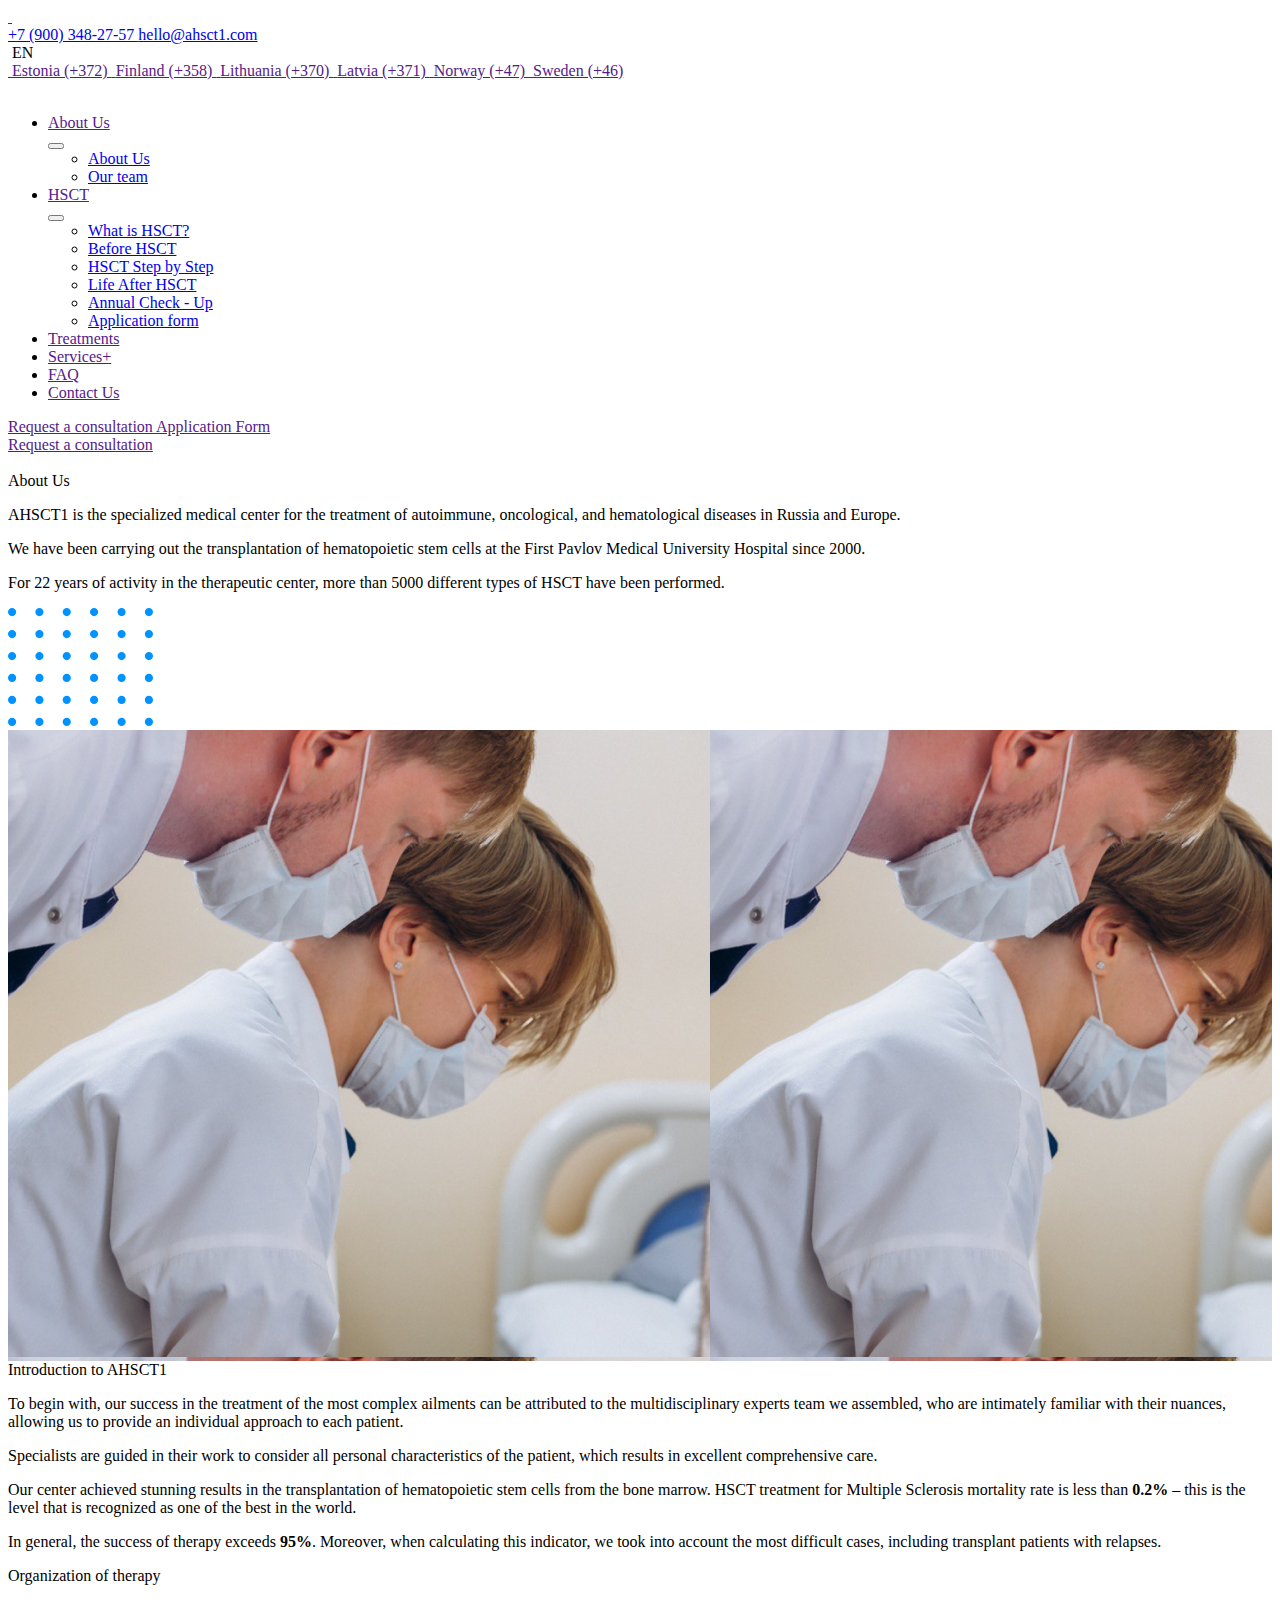
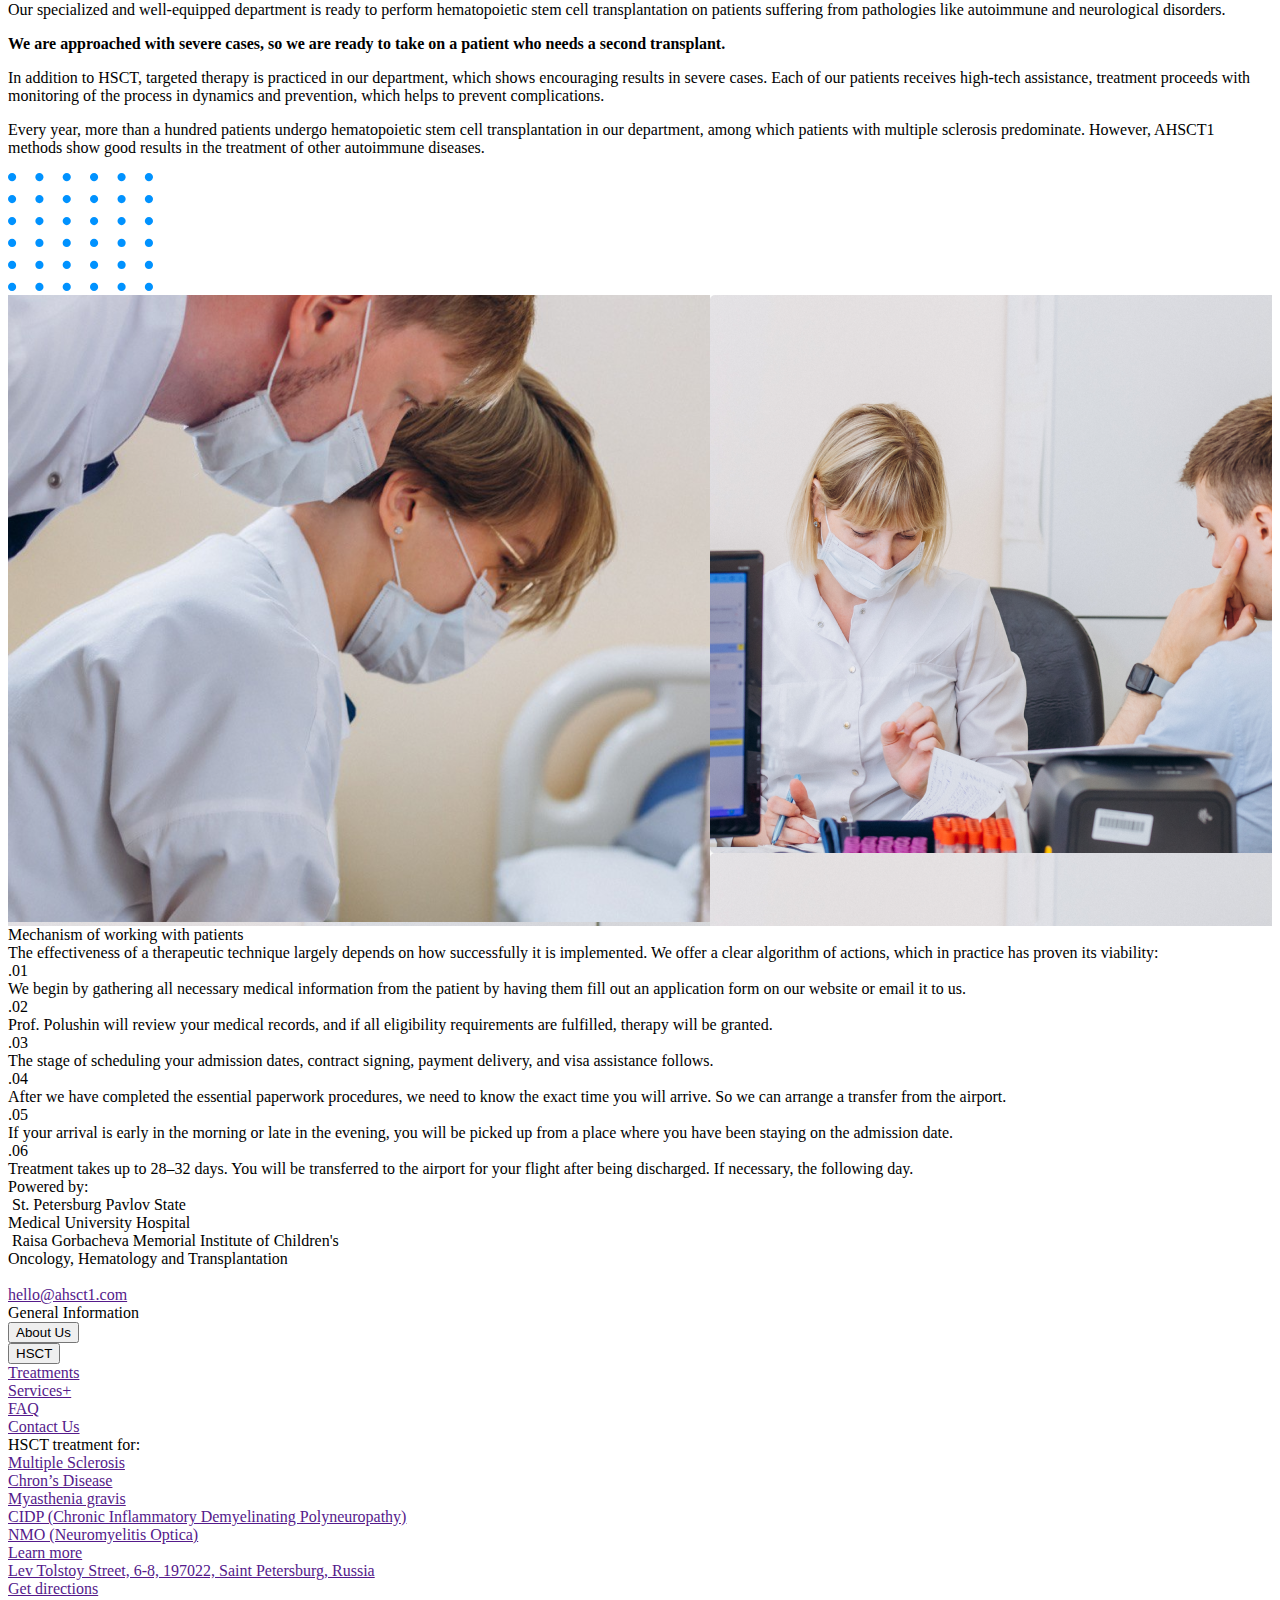
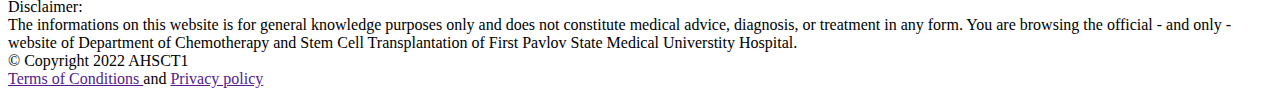
==== commit 77fd95e7: "Add files via upload" ====
--- a/aboutUs.html
+++ b/aboutUs.html
@@ -57,7 +57,7 @@
 						</div>
 						<div class="header-top_mb">
 							<div data-da=".burger-footer__langvig, 767, last" class="header-top-langvig index-block-eng">
-								<div class="header-top-langvig__title index-block-eng__header">
+								<div class="header-top-langvig__title index-block-eng__header header-top-langvig__title_no-click">
 									<img src="img/header/Social5.svg" alt="">
 									<span class="header-top__langvig_text">EN</span>
 									<!--<img src="img/header/Social6.svg" alt="">-->
